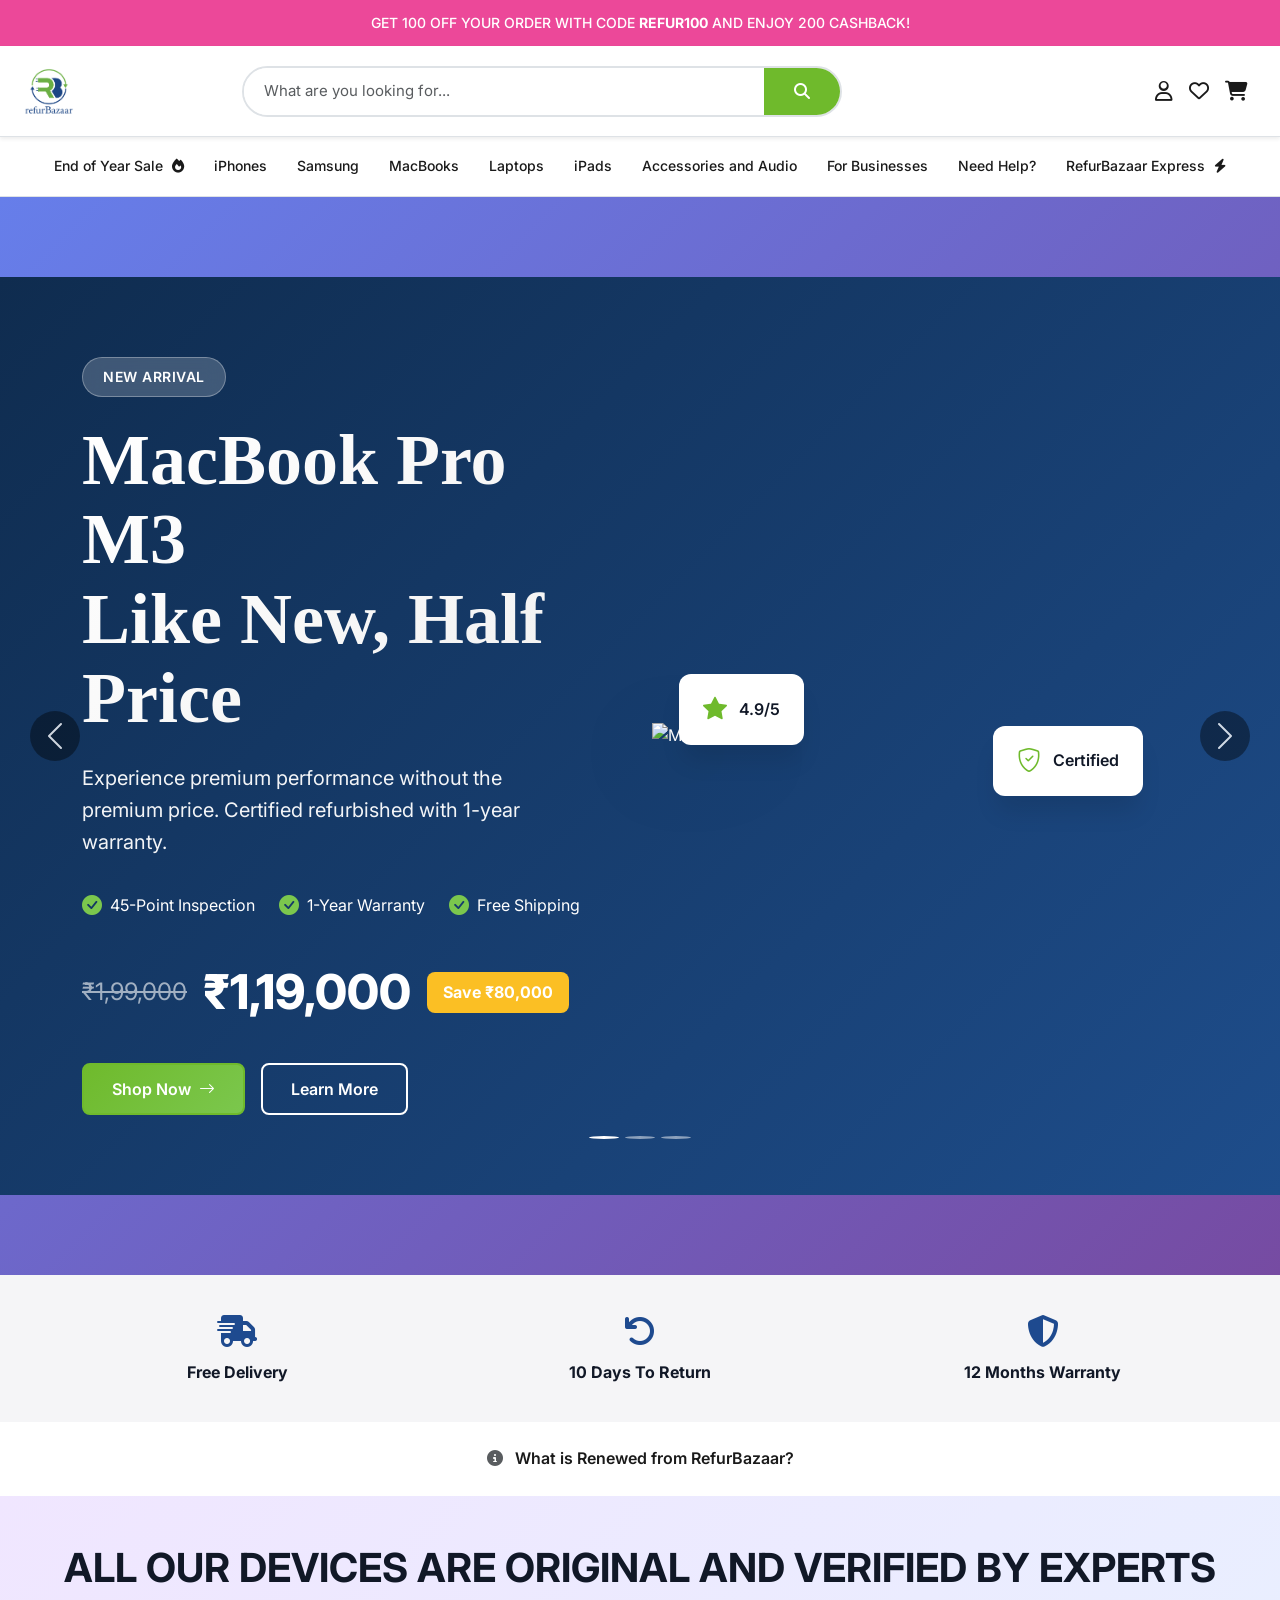
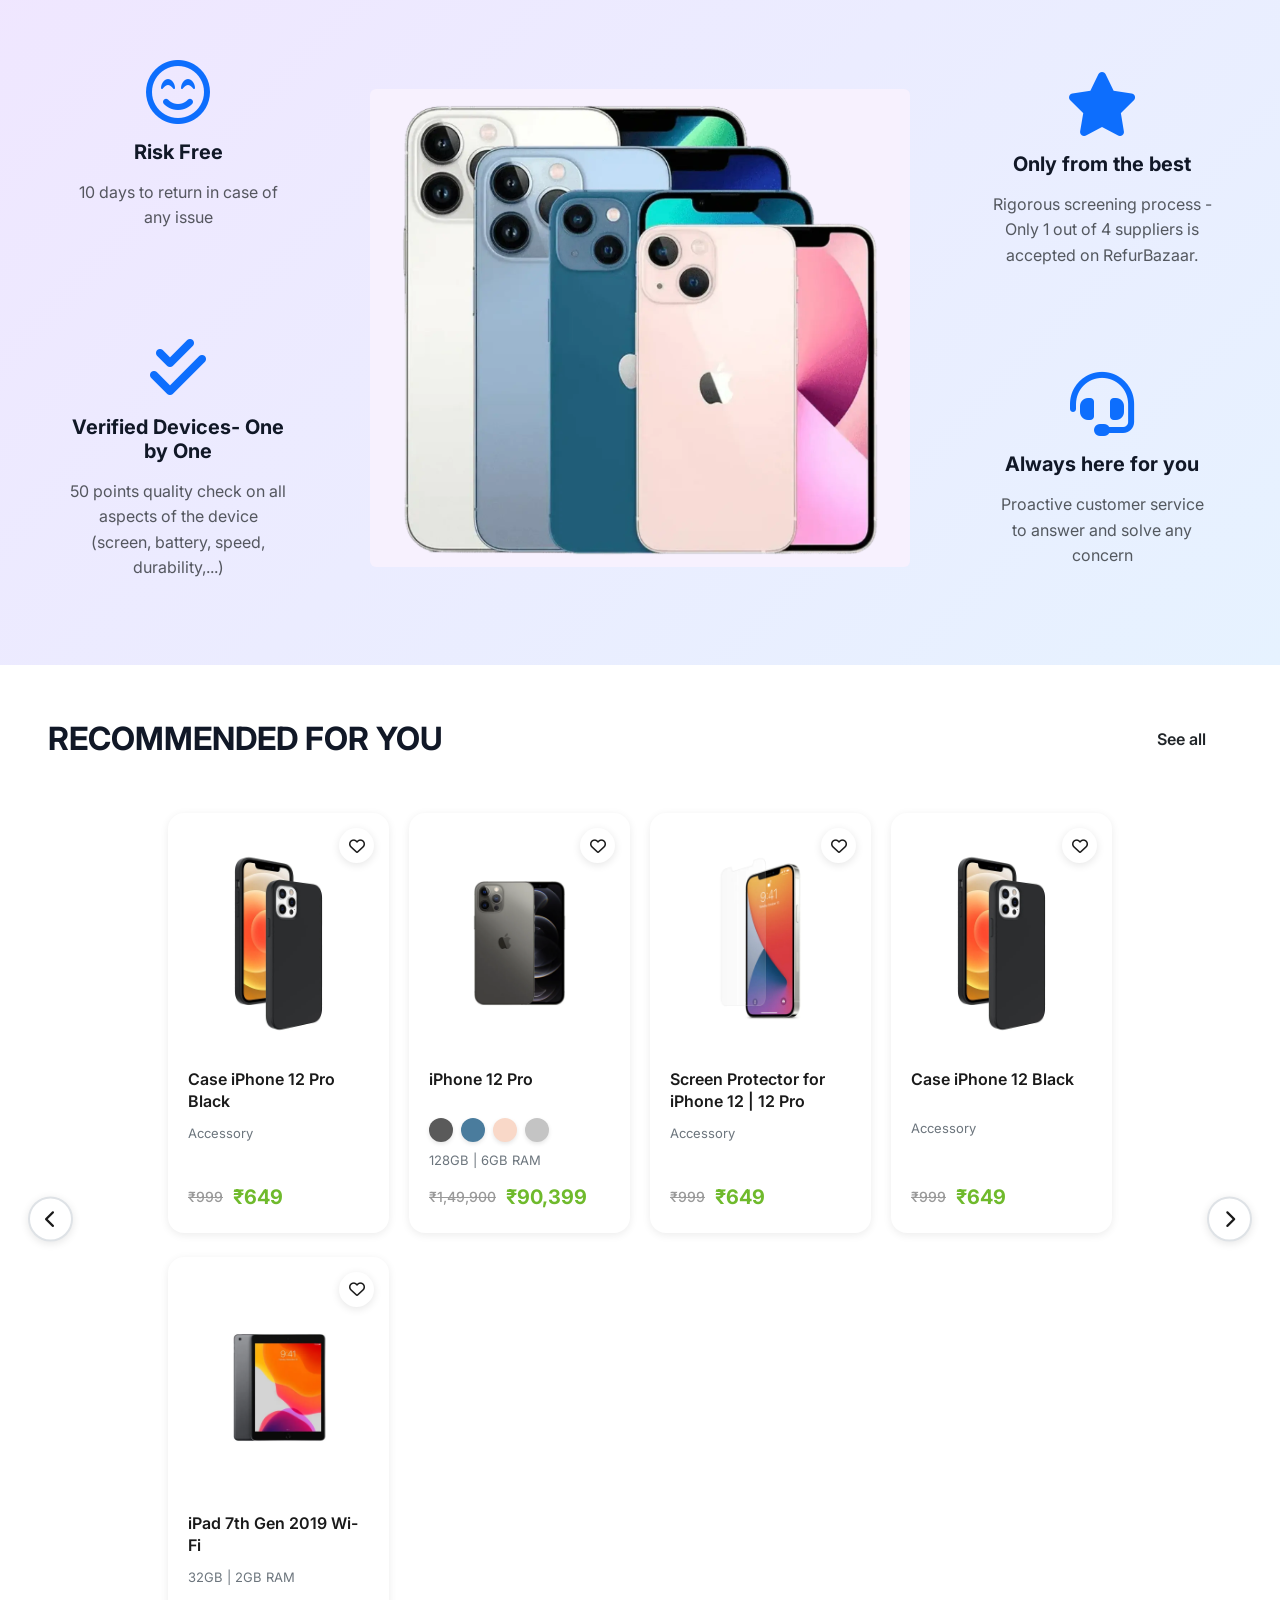
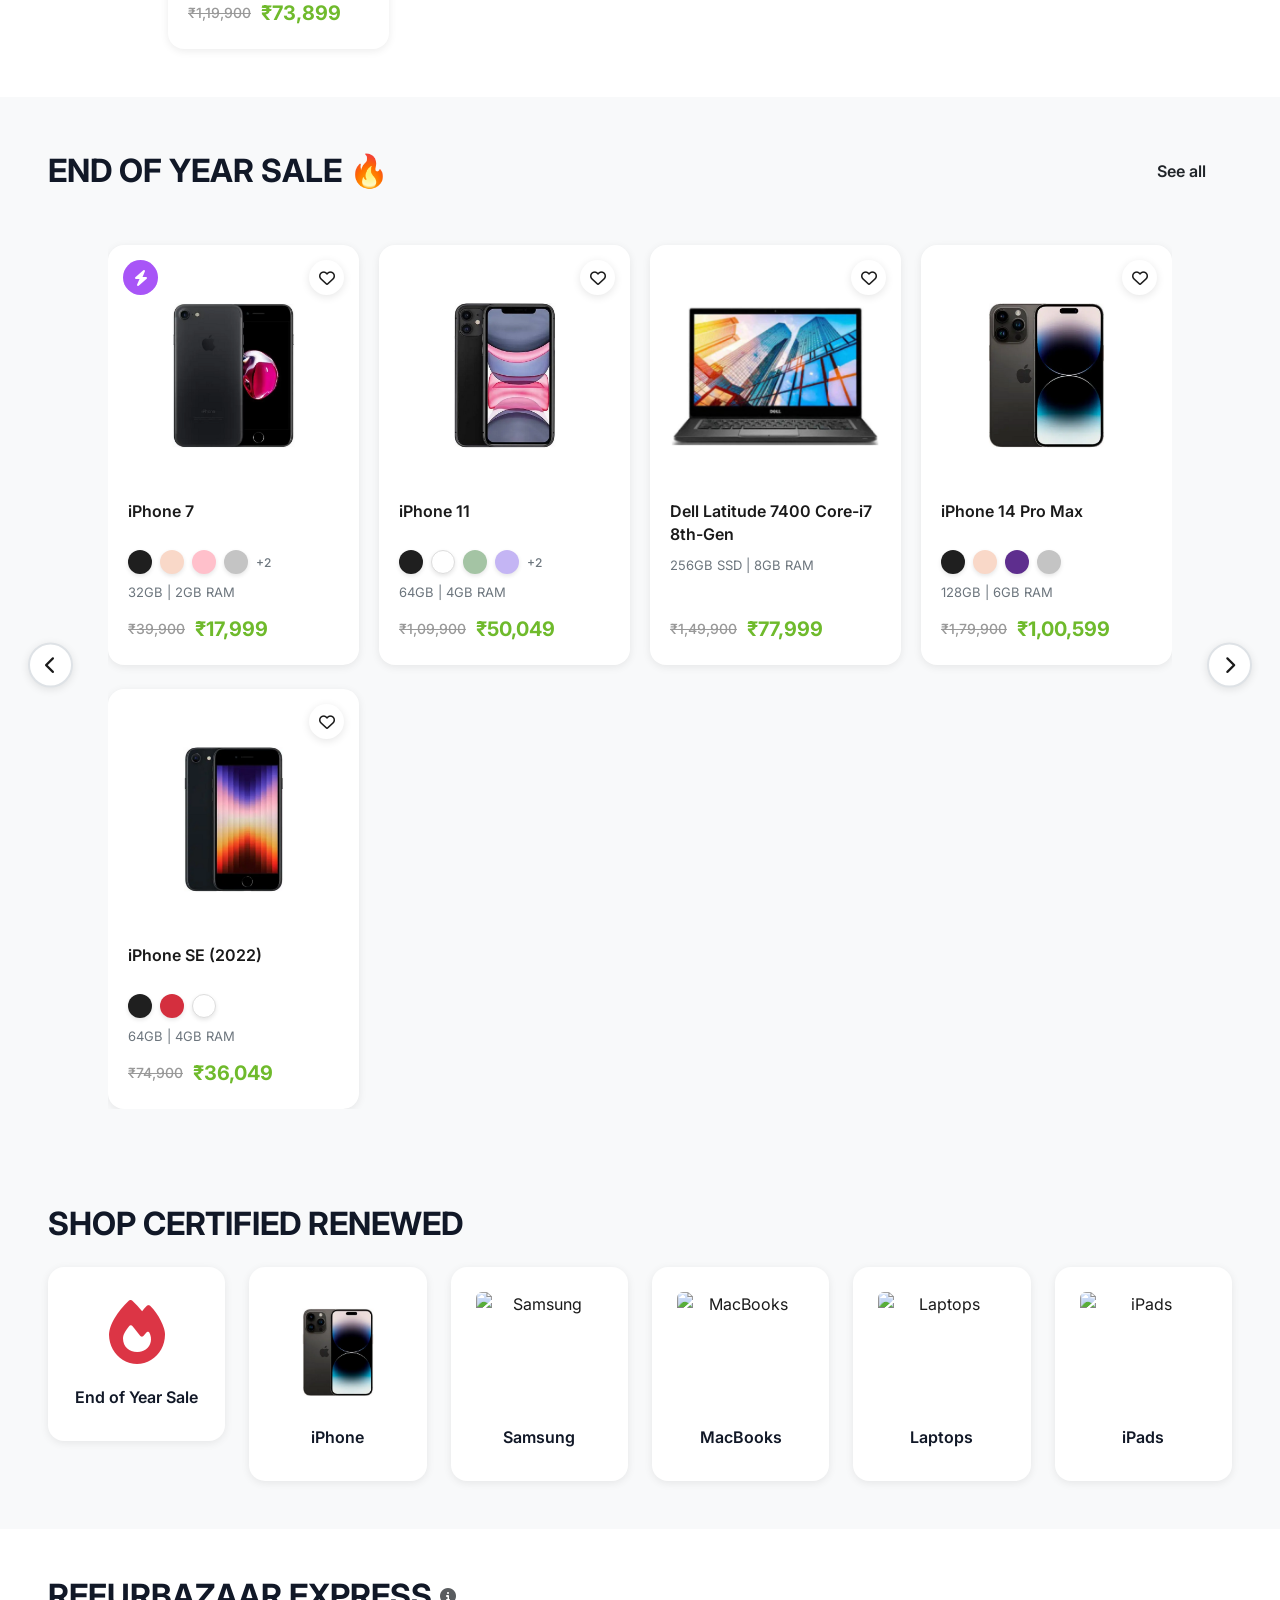
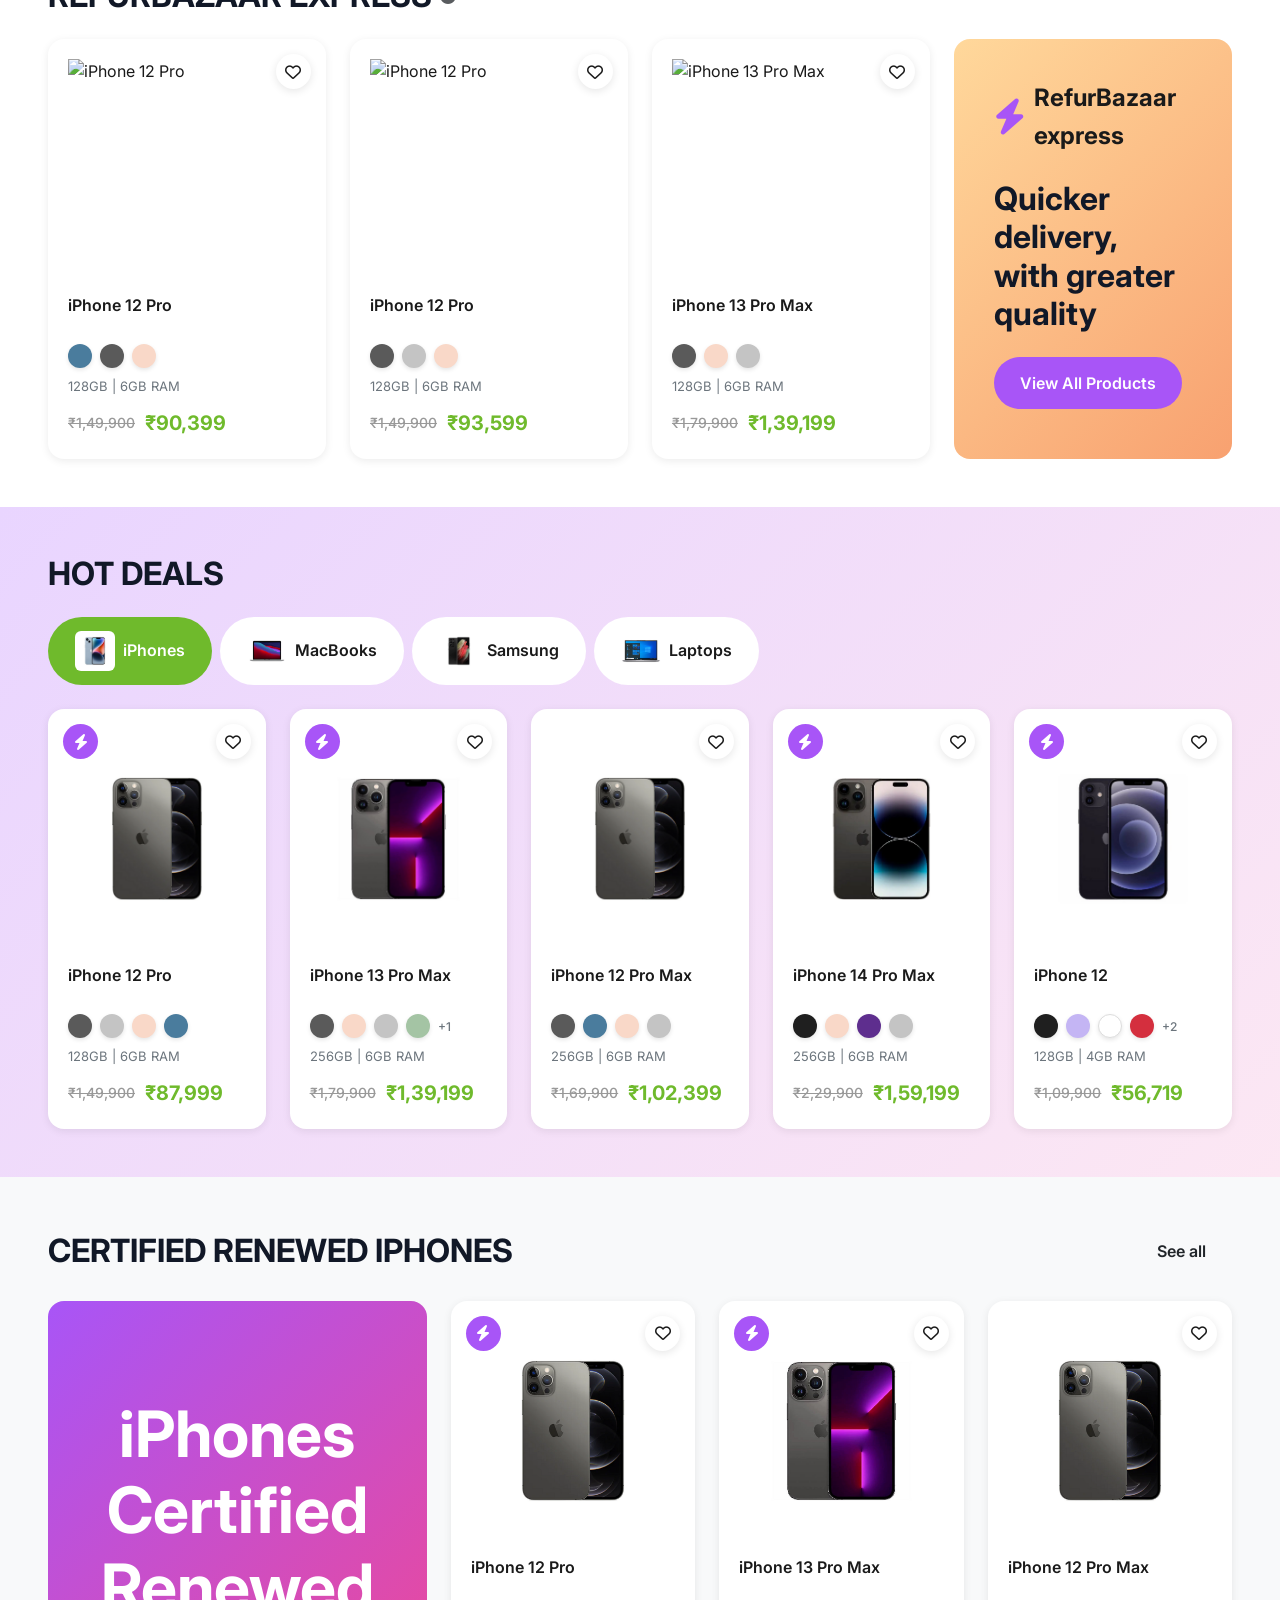
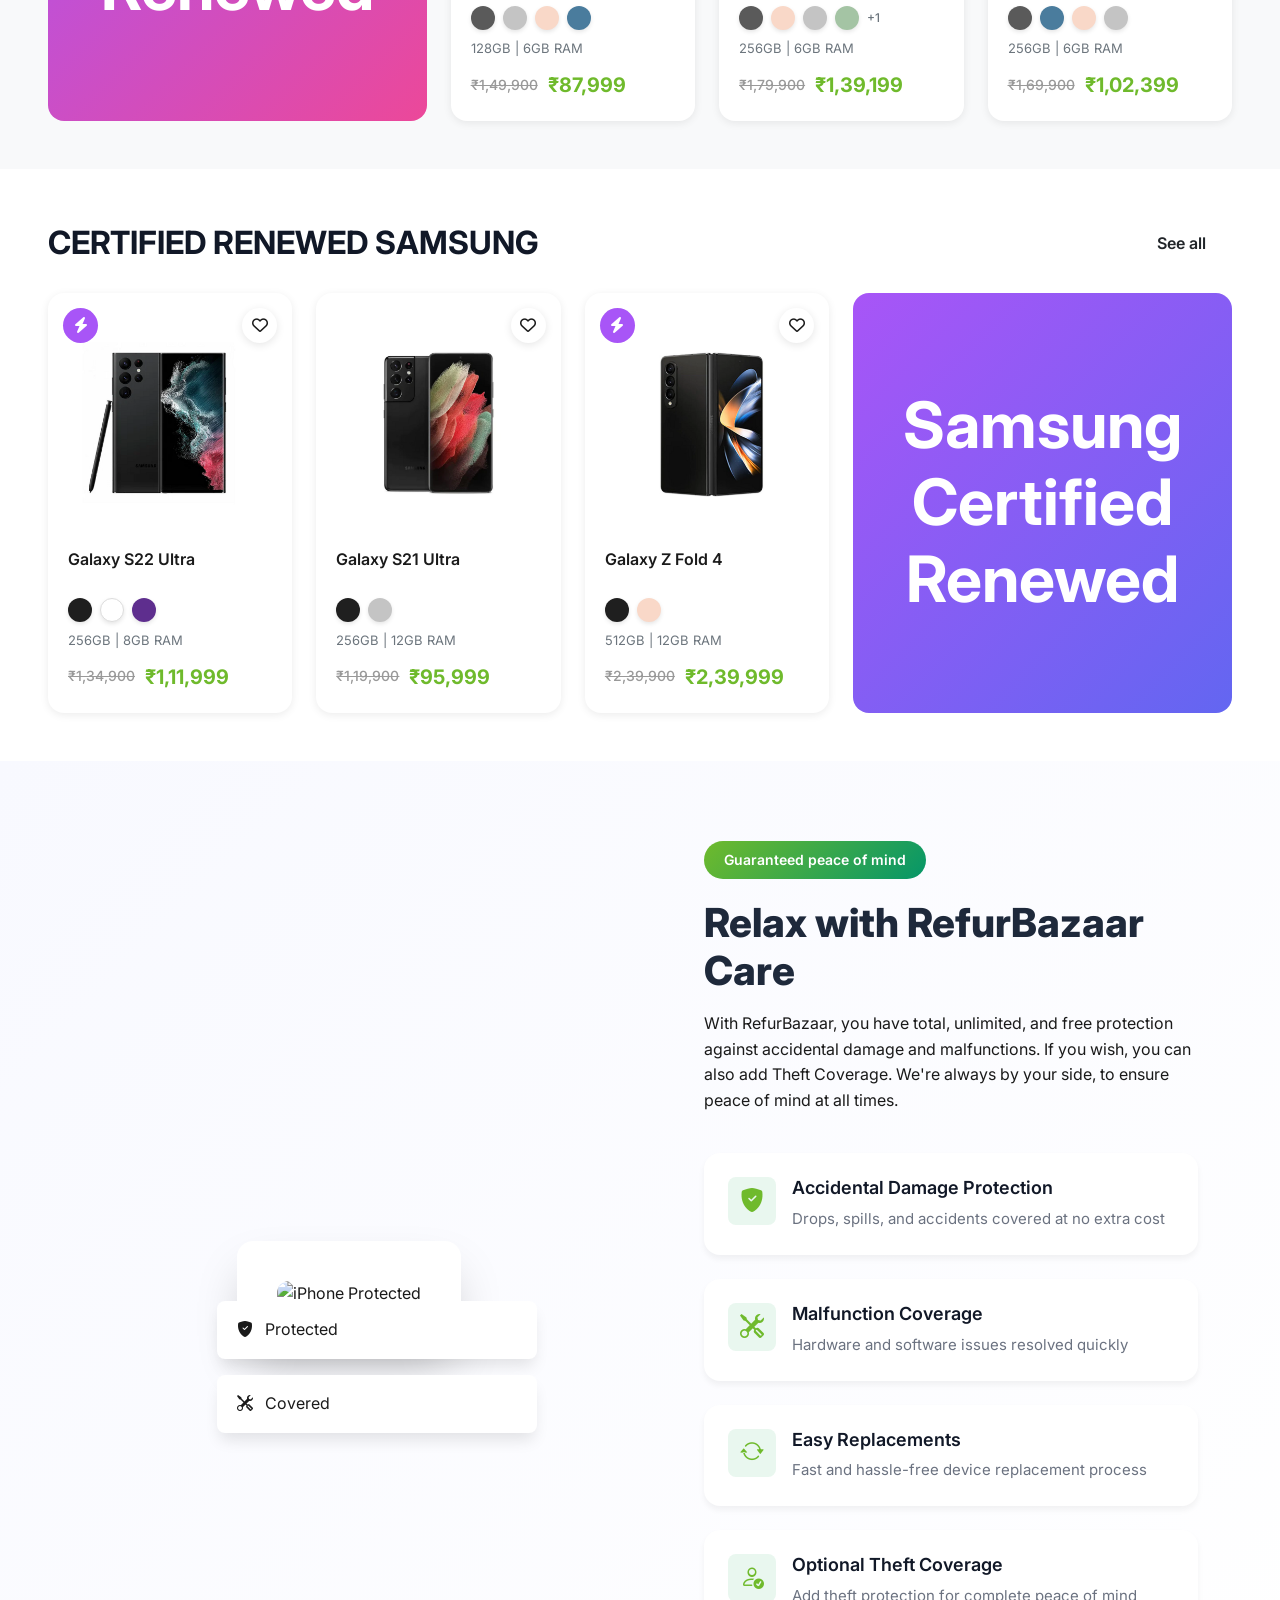
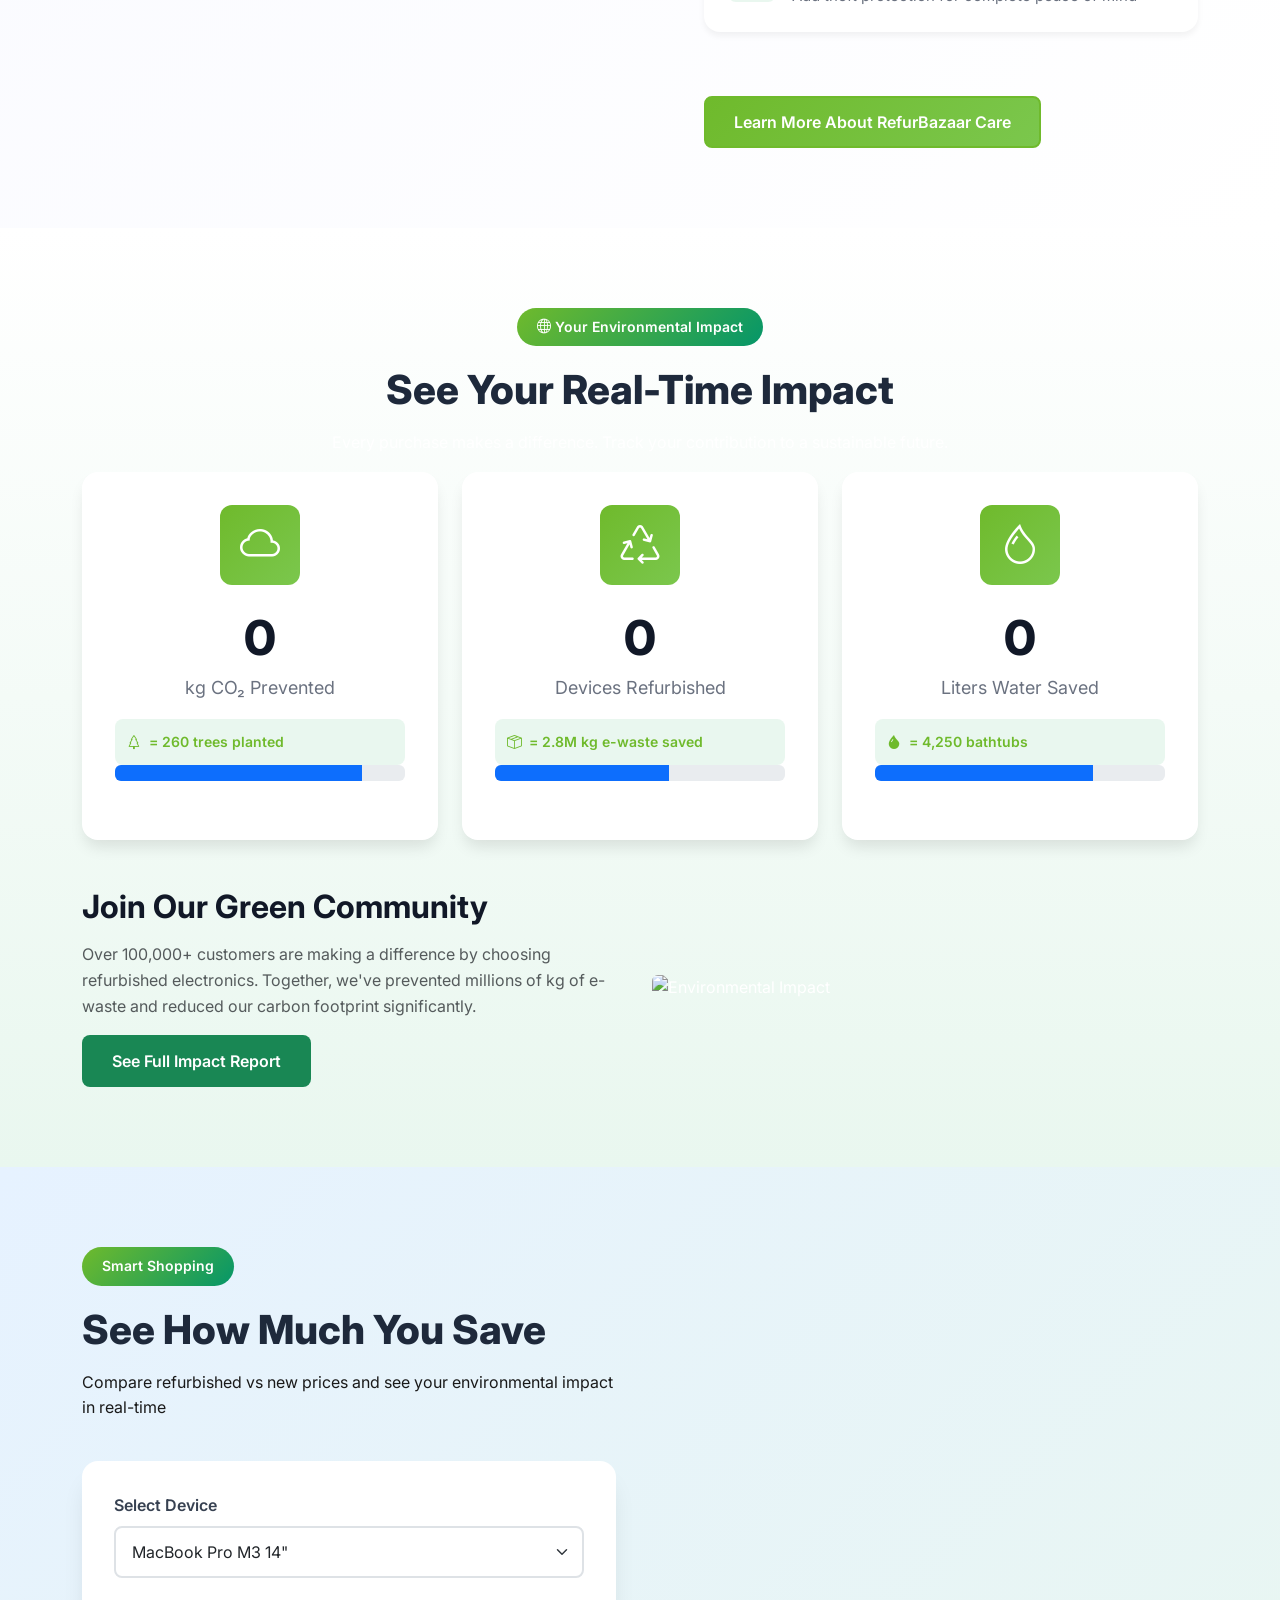
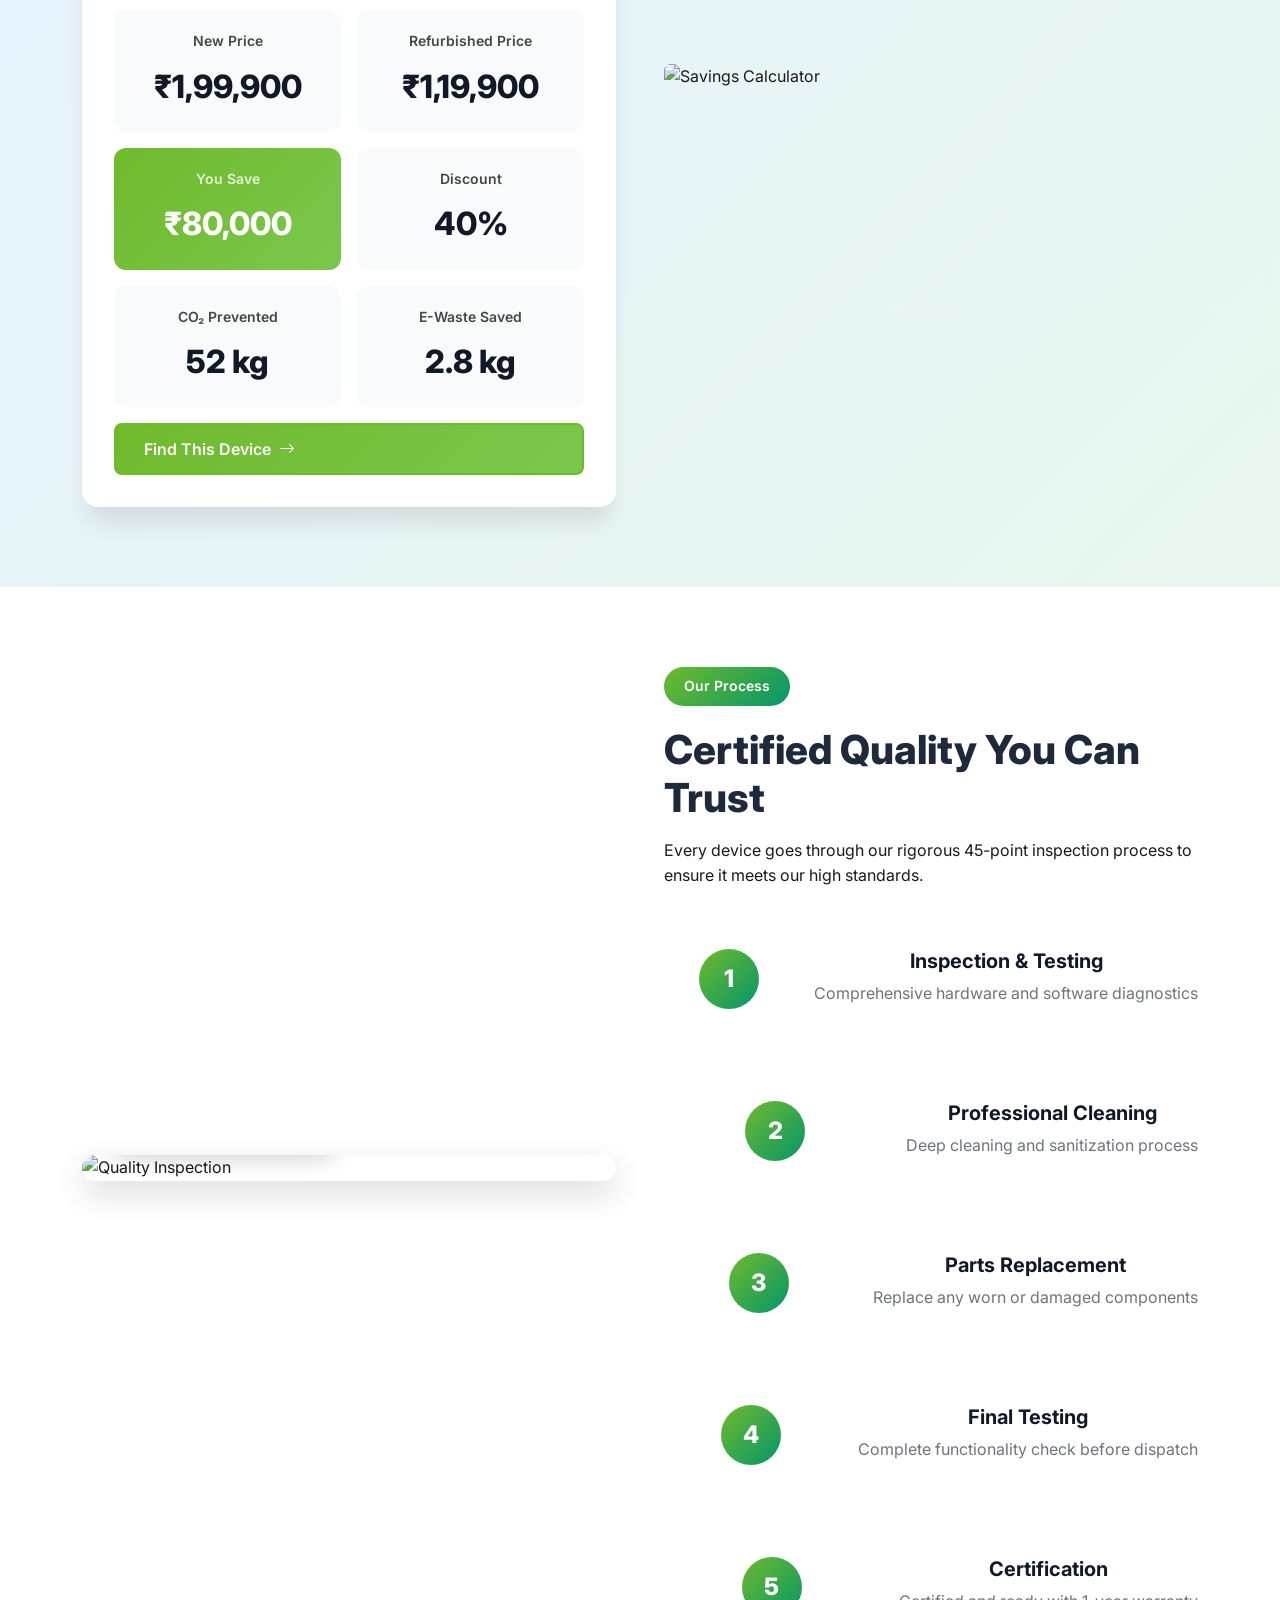
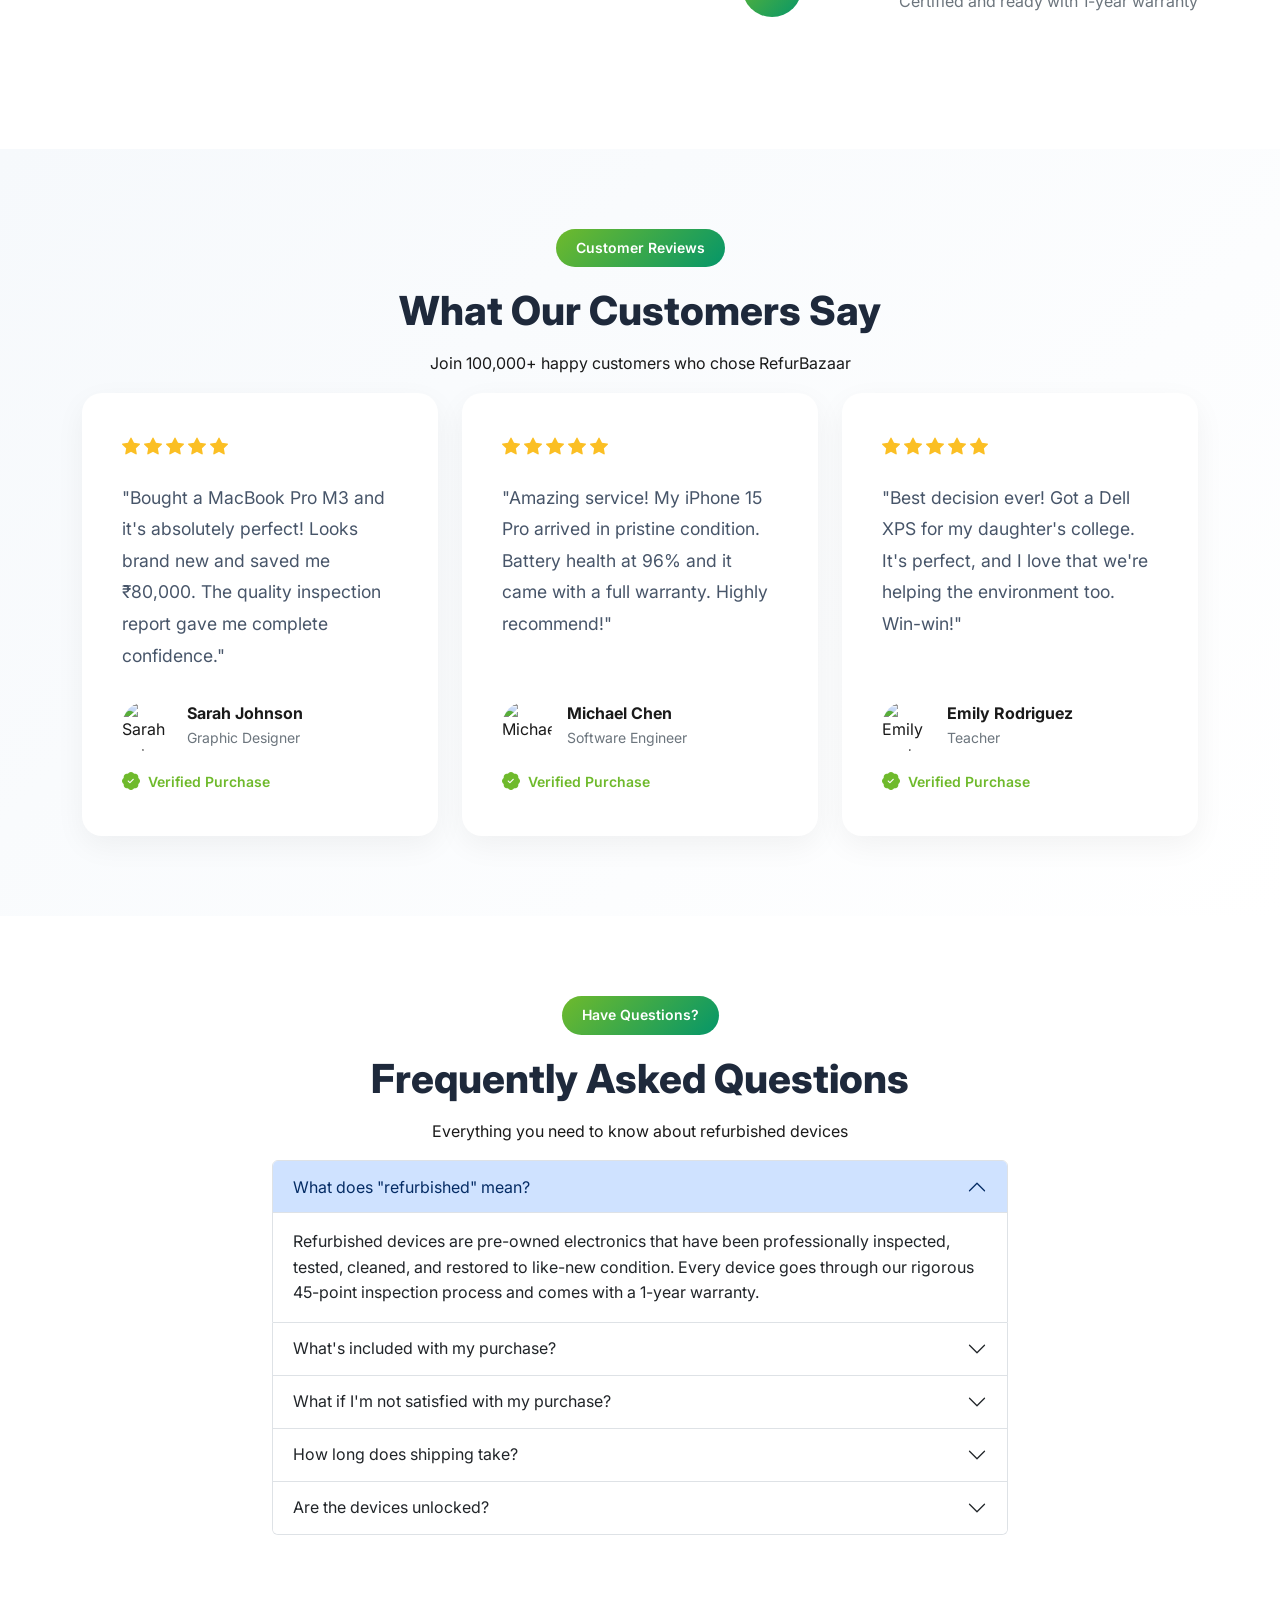
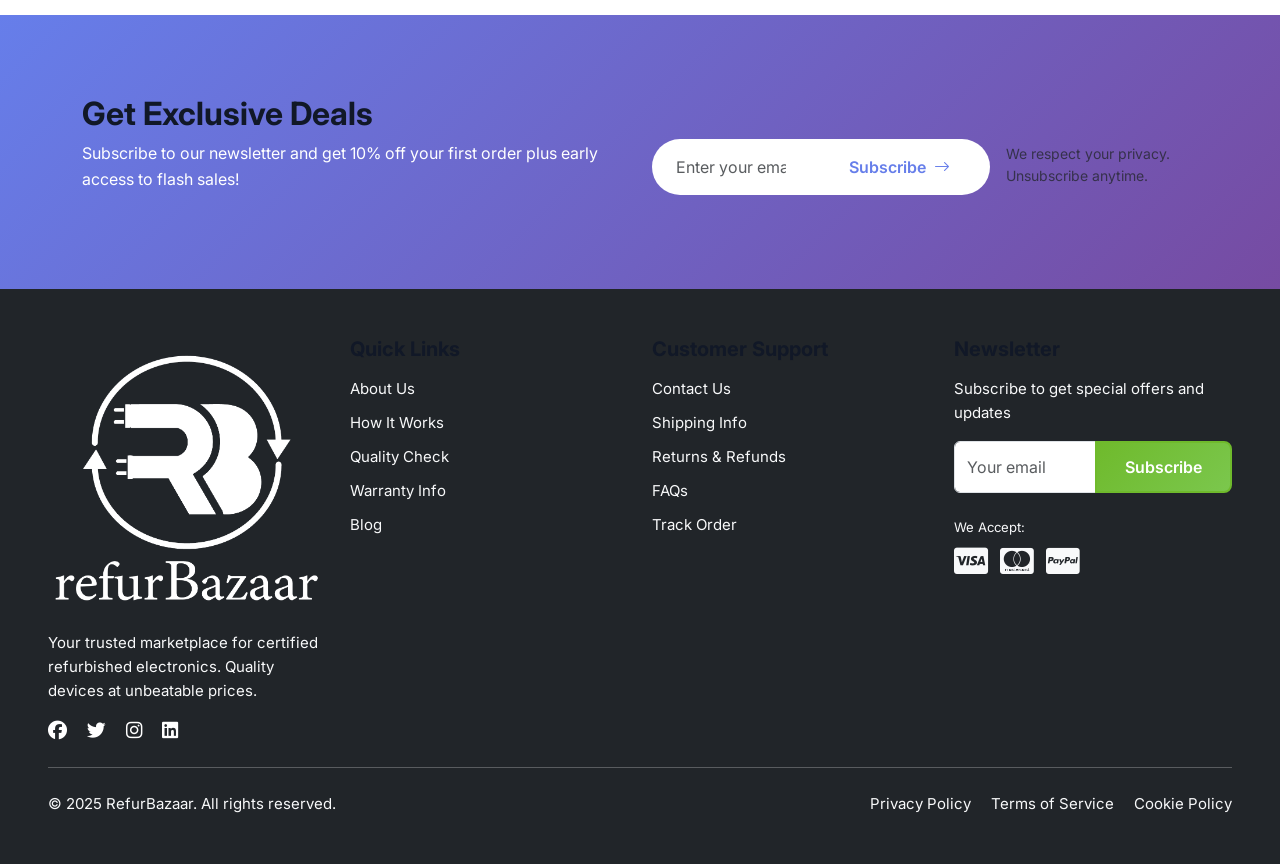
==== New_Web/index.html @ b3db8928 "grse" ====
<!DOCTYPE html>
<html lang="en">
<head>
    <meta charset="UTF-8">
    <meta name="viewport" content="width=device-width, initial-scale=1.0">
    <title>RefurBazaar - Premium Refurbished Electronics</title>
    
    <!-- Bootstrap 5 CSS -->
    <link href="https://cdn.jsdelivr.net/npm/bootstrap@5.3.2/dist/css/bootstrap.min.css" rel="stylesheet">
    
    <!-- Font Awesome -->
    <link rel="stylesheet" href="https://cdnjs.cloudflare.com/ajax/libs/font-awesome/6.4.2/css/all.min.css">
    
    <!-- Google Fonts -->
    <link rel="preconnect" href="https://fonts.googleapis.com">
    <link rel="preconnect" href="https://fonts.gstatic.com" crossorigin>
    <link href="https://fonts.googleapis.com/css2?family=Inter:wght@400;500;600;700;800&display=swap" rel="stylesheet">

    <!-- Bootstrap Icons -->
    <link rel="stylesheet" href="https://cdn.jsdelivr.net/npm/bootstrap-icons@1.11.3/font/bootstrap-icons.min.css">
    
    <!-- Custom CSS -->
    <link rel="stylesheet" href="styles.css">
</head>
<body>
    
    <!-- Top Promotional Banner -->
    <div class="promo-banner">
        <div class="container-fluid px-4">
            <p class="mb-0 text-center">GET 100 OFF YOUR ORDER WITH CODE <strong>REFUR100</strong> AND ENJOY 200 CASHBACK!</p>
        </div>
    </div>
    
    <!-- Navigation -->
    <nav class="navbar navbar-expand-lg navbar-light bg-white sticky-top shadow-sm">
        <div class="container-fluid px-4">
            <a class="navbar-brand" href="#">
                <img src="refurbazaar-20final-20logo.png" alt="RefurBazaar" height="50">
            </a>
            
            <button class="navbar-toggler" type="button" data-bs-toggle="collapse" data-bs-target="#navbarNav">
                <span class="navbar-toggler-icon"></span>
            </button>
            
            <div class="collapse navbar-collapse" id="navbarNav">
                <div class="mx-auto search-container">
                    <div class="input-group">
                        <input type="text" class="form-control" placeholder="What are you looking for...">
                        <button class="btn btn-search" type="button">
                            <i class="fas fa-search"></i>
                        </button>
                    </div>
                </div>
                
                <ul class="navbar-nav ms-auto align-items-center">
                    <li class="nav-item">
                        <a class="nav-link" href="#"><i class="far fa-user"></i></a>
                    </li>
                    <li class="nav-item">
                        <a class="nav-link" href="#"><i class="far fa-heart"></i></a>
                    </li>
                    <li class="nav-item">
                        <a class="nav-link" href="#"><i class="fas fa-shopping-cart"></i></a>
                    </li>
                </ul>
            </div>
        </div>
    </nav>
    
    <!-- Secondary Navigation -->
    <div class="secondary-nav">
        <div class="container-fluid px-4">
            <ul class="nav justify-content-center flex-wrap">
                <li class="nav-item">
                    <a class="nav-link" href="#">End of Year Sale <i class="fas fa-fire"></i></a>
                </li>
                <li class="nav-item">
                    <a class="nav-link" href="#">iPhones</a>
                </li>
                <li class="nav-item">
                    <a class="nav-link" href="#">Samsung</a>
                </li>
                <li class="nav-item">
                    <a class="nav-link" href="#">MacBooks</a>
                </li>
                <li class="nav-item">
                    <a class="nav-link" href="#">Laptops</a>
                </li>
                <li class="nav-item">
                    <a class="nav-link" href="#">iPads</a>
                </li>
                <!-- <li class="nav-item">
                    <a class="nav-link" href="#">TVs</a>
                </li> -->
                <li class="nav-item">
                    <a class="nav-link" href="#">Accessories and Audio</a>
                </li>
                <!-- <li class="nav-item">
                    <a class="nav-link" href="#">Apple Watches</a>
                </li> -->
                <li class="nav-item">
                    <a class="nav-link" href="#">For Businesses</a>
                </li>
                <li class="nav-item">
                    <a class="nav-link" href="#">Need Help?</a>
                </li>
                <li class="nav-item">
                    <a class="nav-link" href="#">RefurBazaar Express <i class="fas fa-bolt"></i></a>
                </li>
            </ul>
        </div>
    </div>
    
    <!-- Hero Carousel Section -->
    <section class="hero-carousel-section">
        <div id="heroCarousel" class="carousel slide carousel-fade" data-bs-ride="carousel" data-bs-interval="5000">
            <div class="carousel-indicators">
                <button type="button" data-bs-target="#heroCarousel" data-bs-slide-to="0" class="active"></button>
                <button type="button" data-bs-target="#heroCarousel" data-bs-slide-to="1"></button>
                <button type="button" data-bs-target="#heroCarousel" data-bs-slide-to="2"></button>
            </div>

            <div class="carousel-inner">
                <!-- Slide 1: MacBook Pro -->
                <div class="carousel-item active">
                    <div class="carousel-slide slide-1">
                        <div class="container">
                            <div class="row align-items-center">
                                <div class="col-lg-6">
                                    <div class="slide-content">
                                        <span class="slide-badge">New Arrival</span>
                                        <h1 class="slide-title text-white">MacBook Pro M3<br><span class="gradient-blue-text">Like New, Half Price</span></h1>
                                        <p class="slide-description">Experience premium performance without the premium price. Certified refurbished with 1-year warranty.</p>
                                        <div class="slide-features">
                                            <div class="feature-item">
                                                <i class="bi bi-check-circle-fill"></i>
                                                <span>45-Point Inspection</span>
                                            </div>
                                            <div class="feature-item">
                                                <i class="bi bi-check-circle-fill"></i>
                                                <span>1-Year Warranty</span>
                                            </div>
                                            <div class="feature-item">
                                                <i class="bi bi-check-circle-fill"></i>
                                                <span>Free Shipping</span>
                                            </div>
                                        </div>
                                        <div class="slide-price">
                                            <span class="price-old">₹1,99,000</span>
                                            <span class="price-new text-white">₹1,19,000</span>
                                            <span class="price-save">Save ₹80,000</span>
                                        </div>
                                        <div class="slide-actions">
                                            <a href="#" class="btn btn-primary btn-lg">
                                                Shop Now <i class="bi bi-arrow-right"></i>
                                            </a>
                                            <a href="#" class="btn btn-outline-light btn-lg">
                                                Learn More
                                            </a>
                                        </div>
                                    </div>
                                </div>
                                <div class="col-lg-6">
                                    <div class="slide-image">
                                        <img src="https://images.unsplash.com/photo-1517336714731-489689fd1ca8?w=800&q=80" alt="MacBook Pro" class="floating-image">
                                        <div class="image-badge badge-1">
                                            <i class="bi bi-shield-check"></i>
                                            <span>Certified</span>
                                        </div>
                                        <div class="image-badge badge-2">
                                            <i class="bi bi-star-fill"></i>
                                            <span>4.9/5</span>
                                        </div>
                                    </div>
                                </div>
                            </div>
                        </div>
                    </div>
                </div>

                <!-- Slide 2: iPhone -->
                <div class="carousel-item">
                    <div class="carousel-slide slide-2">
                        <div class="container">
                            <div class="row align-items-center">
                                <div class="col-lg-6">
                                    <div class="slide-content">
                                        <span class="slide-badge">Best Seller</span>
                                        <h1 class="slide-title text-white">iPhone 15 Pro<br><span class="gradient-text">Premium Quality, Smart Price</span></h1>
                                        <p class="slide-description">Get the latest iPhone technology at an unbeatable price. Every device is thoroughly tested and comes with warranty.</p>
                                        <div class="slide-features">
                                            <div class="feature-item">
                                                <i class="bi bi-check-circle-fill"></i>
                                                <span>Battery Health 95%+</span>
                                            </div>
                                            <div class="feature-item">
                                                <i class="bi bi-check-circle-fill"></i>
                                                <span>Unlocked</span>
                                            </div>
                                            <div class="feature-item">
                                                <i class="bi bi-check-circle-fill"></i>
                                                <span>Original Box</span>
                                            </div>
                                        </div>
                                        <div class="slide-price">
                                            <span class="price-old">₹1,34,900</span>
                                            <span class="price-new text-white">₹89,900</span>
                                            <span class="price-save">Save ₹45,000</span>
                                        </div>
                                        <div class="slide-actions">
                                            <a href="#" class="btn btn-primary btn-lg">
                                                Shop Now <i class="bi bi-arrow-right"></i>
                                            </a>
                                            <a href="#" class="btn btn-outline-light btn-lg">
                                                View Models
                                            </a>
                                        </div>
                                    </div>
                                </div>
                                <div class="col-lg-6">
                                    <div class="slide-image">
                                        <img src="https://images.unsplash.com/photo-1592286927505-2fd0c4a0d3ed?w=800&q=80" alt="iPhone" class="floating-image">
                                        <div class="image-badge badge-1">
                                            <i class="bi bi-shield-check"></i>
                                            <span>Certified</span>
                                        </div>
                                        <div class="image-badge badge-2">
                                            <i class="bi bi-star-fill"></i>
                                            <span>4.8/5</span>
                                        </div>
                                    </div>
                                </div>
                            </div>
                        </div>
                    </div>
                </div>

                <!-- Slide 3: Samsung Galaxy -->
                <div class="carousel-item">
                    <div class="carousel-slide slide-3">
                        <div class="container">
                            <div class="row align-items-center">
                                <div class="col-lg-6">
                                    <div class="slide-content">
                                        <span class="slide-badge">Hot Deal</span>
                                        <h1 class="slide-title text-white">Samsung Galaxy S24<br><span class="gradient-green-text">Flagship Features, Affordable Price</span></h1>
                                        <p class="slide-description">Experience cutting-edge Android technology at a fraction of the cost. Thoroughly tested and certified.</p>
                                        <div class="slide-features">
                                            <div class="feature-item">
                                                <i class="bi bi-check-circle-fill"></i>
                                                <span>Perfect Condition</span>
                                            </div>
                                            <div class="feature-item">
                                                <i class="bi bi-check-circle-fill"></i>
                                                <span>12-Month Warranty</span>
                                            </div>
                                            <div class="feature-item">
                                                <i class="bi bi-check-circle-fill"></i>
                                                <span>Fast Delivery</span>
                                            </div>
                                        </div>
                                        <div class="slide-price">
                                            <span class="price-old">₹1,24,900</span>
                                            <span class="price-new text-white">₹69,900</span>
                                            <span class="price-save">Save ₹55,000</span>
                                        </div>
                                        <div class="slide-actions">
                                            <a href="#" class="btn btn-primary btn-lg">
                                                Shop Now <i class="bi bi-arrow-right"></i>
                                            </a>
                                            <a href="#" class="btn btn-outline-light btn-lg">
                                                Explore Samsung
                                            </a>
                                        </div>
                                    </div>
                                </div>
                                <div class="col-lg-6">
                                    <div class="slide-image">
                                        <img src="https://images.unsplash.com/photo-1610945415295-d9bbf067e59c?w=800&q=80" alt="Samsung Galaxy" class="floating-image">
                                        <div class="image-badge badge-1">
                                            <i class="bi bi-shield-check"></i>
                                            <span>Certified</span>
                                        </div>
                                        <div class="image-badge badge-2">
                                            <i class="bi bi-star-fill"></i>
                                            <span>4.7/5</span>
                                        </div>
                                    </div>
                                </div>
                            </div>
                        </div>
                    </div>
                </div>
            </div>

            <button class="carousel-control-prev" type="button" data-bs-target="#heroCarousel" data-bs-slide="prev">
                <span class="carousel-control-prev-icon"></span>
            </button>
            <button class="carousel-control-next" type="button" data-bs-target="#heroCarousel" data-bs-slide="next">
                <span class="carousel-control-next-icon"></span>
            </button>
        </div>
    </section>
    
    <!-- Trust Badges - FULL WIDTH -->
    <div class="trust-badges">
        <div class="container-fluid px-5">
            <div class="row text-center g-4">
                <div class="col-md-4">
                    <div class="trust-badge-item">
                        <i class="fas fa-shipping-fast fa-2x mb-3"></i>
                        <h6 class="fw-bold mb-0">Free Delivery</h6>
                    </div>
                </div>
                <div class="col-md-4">
                    <div class="trust-badge-item">
                        <i class="fas fa-undo fa-2x mb-3"></i>
                        <h6 class="fw-bold mb-0">10 Days To Return</h6>
                    </div>
                </div>
                <div class="col-md-4">
                    <div class="trust-badge-item">
                        <i class="fas fa-shield-alt fa-2x mb-3"></i>
                        <h6 class="fw-bold mb-0">12 Months Warranty</h6>
                    </div>
                </div>
            </div>
        </div>
    </div>
    
    <!-- What is Renewed Section -->
    <div class="container-fluid px-5 my-4">
        <div class="text-center">
            <i class="fas fa-info-circle text-muted"></i>
            <a href="#" class="ms-2 text-decoration-none fw-semibold">What is Renewed from RefurBazaar?</a>
        </div>
    </div>
    
    <!-- Verified Devices Section - FULL WIDTH -->
    <section class="verified-section py-5">
        <div class="container-fluid px-5">
            <h2 class="text-center mb-5 fw-bold fs-1">ALL OUR DEVICES ARE ORIGINAL AND VERIFIED BY EXPERTS</h2>
            
            <div class="row align-items-center g-5">
                <div class="col-lg-3">
                    <div class="feature-box text-center mb-5">
                        <div class="feature-icon mb-3">
                            <i class="far fa-smile-beam fa-4x text-primary"></i>
                        </div>
                        <h5 class="fw-bold mb-3">Risk Free</h5>
                        <p class="text-muted">10 days to return in case of any issue</p>
                    </div>
                    
                    <div class="feature-box text-center">
                        <div class="feature-icon mb-3">
                            <i class="fas fa-check-double fa-4x text-primary"></i>
                        </div>
                        <h5 class="fw-bold mb-3">Verified Devices- One by One</h5>
                        <p class="text-muted">50 points quality check on all aspects of the device (screen, battery, speed, durability,...)</p>
                    </div>
                </div>

                <div class="col-lg-6 d-flex align-items-center justify-content-center">
                    <img src="image.png" alt="Verified Devices" class="img-fluid rounded">
                </div>

                <div class="col-lg-3">
                    <div class="feature-box text-center mb-5">
                        <div class="feature-icon mb-3">
                            <i class="fas fa-star fa-4x text-primary"></i>
                        </div>
                        <h5 class="fw-bold mb-3">Only from the best</h5>
                        <p class="text-muted">Rigorous screening process - Only 1 out of 4 suppliers is accepted on RefurBazaar.</p>
                    </div>
                    
                    <div class="feature-box text-center">
                        <div class="feature-icon mb-3">
                            <i class="fas fa-headset fa-4x text-primary"></i>
                        </div>
                        <h5 class="fw-bold mb-3">Always here for you</h5>
                        <p class="text-muted">Proactive customer service to answer and solve any concern</p>
                    </div>
                </div>
            </div>
        </div>
    </section>
    
    <!-- Recommended for You Section -->
    <!-- Adding new RECOMMENDED FOR YOU section with carousel -->
    <section class="products-section py-5">
        <div class="container-fluid px-5">
            <div class="d-flex justify-content-between align-items-center mb-4">
                <h2 class="fw-bold mb-0">RECOMMENDED FOR YOU</h2>
                <a href="#" class="btn btn-outline-dark rounded-pill px-4">See all</a>
            </div>
            
            <div class="position-relative carousel-wrapper">
                <!-- Previous Button -->
                <button class="carousel-control-prev-custom" type="button" data-bs-target="#recommendedCarousel" data-bs-slide="prev">
                    <i class="fas fa-chevron-left"></i>
                </button>
                
                <div id="recommendedCarousel" class="carousel slide" data-bs-ride="false" data-bs-interval="false">
                    <div class="carousel-inner">
                        <!-- Slide 1 - Products 1-5 -->
                        <div class="carousel-item active">
                            <div class="row g-4">
                                <!-- Product 1: iPhone Case -->
                                <div class="col">
                                    <div class="product-card">
                                        <div class="wishlist-btn">
                                            <i class="far fa-heart"></i>
                                        </div>
                                        <img src="case-20iphone-2012-20pro-20black.jpeg" alt="Case iPhone 12 Pro Black" class="product-img">
                                        <h5 class="product-title">Case iPhone 12 Pro Black</h5>
                                        <!-- Added storage/RAM specs (N/A for accessories) and INR pricing with strikethrough -->
                                        <p class="product-specs">Accessory</p>
                                        <div class="product-pricing">
                                            <span class="price-original">₹999</span>
                                            <span class="product-price">₹649</span>
                                        </div>
                                    </div>
                                </div>
                                
                                <!-- Product 2: iPhone 12 Pro -->
                                <div class="col">
                                    <div class="product-card">
                                        <!-- Removed discount badge -->
                                        <div class="wishlist-btn">
                                            <i class="far fa-heart"></i>
                                        </div>
                                        <img src="iphone-2012-20pro.png" alt="iPhone 12 Pro" class="product-img">
                                        <h5 class="product-title">iPhone 12 Pro</h5>
                                        <div class="color-options mb-2">
                                            <span class="color-dot" style="background: #5a5a5a;"></span>
                                            <span class="color-dot" style="background: #4a7c9d;"></span>
                                            <span class="color-dot" style="background: #f9d8c8;"></span>
                                            <span class="color-dot" style="background: #c4c4c4;"></span>
                                        </div>
                                        <!-- Added storage/RAM specs and INR pricing with strikethrough -->
                                        <p class="product-specs">128GB | 6GB RAM</p>
                                        <div class="product-pricing">
                                            <span class="price-original">₹1,49,900</span>
                                            <span class="product-price">₹90,399</span>
                                        </div>
                                    </div>
                                </div>
                                
                                <!-- Product 3: Screen Protector -->
                                <div class="col">
                                    <div class="product-card">
                                        <div class="wishlist-btn">
                                            <i class="far fa-heart"></i>
                                        </div>
                                        <img src="screen-20protector-20for-20iphone-2012-20-2012-20pro.jpeg" alt="Screen Protector for iPhone 12 | 12 Pro" class="product-img">
                                        <h5 class="product-title">Screen Protector for iPhone 12 | 12 Pro</h5>
                                        <!-- Added storage/RAM specs (N/A for accessories) and INR pricing with strikethrough -->
                                        <p class="product-specs">Accessory</p>
                                        <div class="product-pricing">
                                            <span class="price-original">₹999</span>
                                            <span class="product-price">₹649</span>
                                        </div>
                                    </div>
                                </div>
                                
                                <!-- Product 4: iPhone Case Black -->
                                <div class="col">
                                    <div class="product-card">
                                        <div class="wishlist-btn">
                                            <i class="far fa-heart"></i>
                                        </div>
                                        <img src="case-20iphone-2012-20pro-20black.jpeg" alt="Case iPhone 12 Black" class="product-img">
                                        <h5 class="product-title">Case iPhone 12 Black</h5>
                                        <!-- Added storage/RAM specs (N/A for accessories) and INR pricing with strikethrough -->
                                        <p class="product-specs">Accessory</p>
                                        <div class="product-pricing">
                                            <span class="price-original">₹999</span>
                                            <span class="product-price">₹649</span>
                                        </div>
                                    </div>
                                </div>
                                                                
                                <!-- Product 6: iPad -->
                                <div class="col">
                                    <div class="product-card">
                                        <div class="wishlist-btn">
                                            <i class="far fa-heart"></i>
                                        </div>
                                        <img src="ipad-207th-20gen-202019-20wi-fi.png" alt="iPad 7th Gen" class="product-img">
                                        <h5 class="product-title">iPad 7th Gen 2019 Wi-Fi</h5>
                                        <!-- Added storage/RAM specs and INR pricing with strikethrough -->
                                        <p class="product-specs">32GB | 2GB RAM</p>
                                        <div class="product-pricing">
                                            <span class="price-original">₹1,19,900</span>
                                            <span class="product-price">₹73,899</span>
                                        </div>
                                    </div>
                                </div>
                                
                                
                            </div>
                        </div>
                        
                        <!-- Slide 2 - Products 6-10 -->
                        <div class="carousel-item">
                            <div class="row g-4">
                                
                                <!-- Product 5: Lenovo ThinkPad -->
                                <div class="col">
                                    <div class="product-card">
                                        <!-- Removed discount badge -->
                                        <div class="wishlist-btn">
                                            <i class="far fa-heart"></i>
                                        </div>
                                        <img src="https://images.unsplash.com/photo-1588872657578-7efd1f1555ed?w=400&h=400&fit=crop" alt="Lenovo ThinkPad-P50 Xeon 6th-Gen" class="product-img">
                                        <h5 class="product-title">Lenovo ThinkPad-P50 Xeon 6th-Gen</h5>
                                        <!-- Added storage/RAM specs and INR pricing with strikethrough -->
                                        <p class="product-specs">512GB SSD | 16GB RAM</p>
                                        <div class="product-pricing">
                                            <span class="price-original">₹2,49,900</span>
                                            <span class="product-price">₹1,45,399</span>
                                        </div>
                                    </div>
                                </div>
                                
                                <!-- Product 7: iPhone 12 -->
                                <div class="col">
                                    <div class="product-card">
                                        <!-- Removed discount badge -->
                                        <div class="wishlist-btn">
                                            <i class="far fa-heart"></i>
                                        </div>
                                        <img src="iphone-2012.png" alt="iPhone 12" class="product-img">
                                        <h5 class="product-title">iPhone 12</h5>
                                        <div class="color-options mb-2">
                                            <span class="color-dot" style="background: #fff; border: 1px solid #ddd;"></span>
                                            <span class="color-dot" style="background: #1f1f1f;"></span>
                                            <span class="color-dot" style="background: #f9d8c8;"></span>
                                        </div>
                                        <!-- Added storage/RAM specs and INR pricing with strikethrough -->
                                        <p class="product-specs">64GB | 4GB RAM</p>
                                        <div class="product-pricing">
                                            <span class="price-original">₹1,09,900</span>
                                            <span class="product-price">₹70,599</span>
                                        </div>
                                    </div>
                                </div>
                                
                                <!-- Product 8: iPhone 14 -->
                                <div class="col">
                                    <div class="product-card">
                                        <!-- Removed discount badge -->
                                        <div class="wishlist-btn">
                                            <i class="far fa-heart"></i>
                                        </div>
                                        <img src="iphone-2014.png" alt="iPhone 14" class="product-img">
                                        <h5 class="product-title">iPhone 14</h5>
                                        <div class="color-options mb-2">
                                            <span class="color-dot" style="background: #a8c5d8;"></span>
                                            <span class="color-dot" style="background: #1f1f1f;"></span>
                                            <span class="color-dot" style="background: #fff; border: 1px solid #ddd;"></span>
                                        </div>
                                        <!-- Added storage/RAM specs and INR pricing with strikethrough -->
                                        <p class="product-specs">128GB | 6GB RAM</p>
                                        <div class="product-pricing">
                                            <span class="price-original">₹1,79,900</span>
                                            <span class="product-price">₹1,06,799</span>
                                        </div>
                                    </div>
                                </div>
                                
                                <!-- Product 9: iPhone 12 Pro Max -->
                                <div class="col">
                                    <div class="product-card">
                                        <!-- Removed discount badge -->
                                        <div class="wishlist-btn">
                                            <i class="far fa-heart"></i>
                                        </div>
                                        <img src="iphone-2012-20pro-20max.png" alt="iPhone 12 Pro Max" class="product-img">
                                        <h5 class="product-title">iPhone 12 Pro Max</h5>
                                        <div class="color-options mb-2">
                                            <span class="color-dot" style="background: #5a5a5a;"></span>
                                            <span class="color-dot" style="background: #c4c4c4;"></span>
                                            <span class="color-dot" style="background: #f9d8c8;"></span>
                                        </div>
                                        <!-- Added storage/RAM specs and INR pricing with strikethrough -->
                                        <p class="product-specs">256GB | 6GB RAM</p>
                                        <div class="product-pricing">
                                            <span class="price-original">₹1,69,900</span>
                                            <span class="product-price">₹1,05,099</span>
                                        </div>
                                    </div>
                                </div>
                                
                                <!-- Product 10: iPhone 11 Pro -->
                                <div class="col">
                                    <div class="product-card">
                                        <!-- Removed discount badge -->
                                        <div class="wishlist-btn">
                                            <i class="far fa-heart"></i>
                                        </div>
                                        <img src="iphone-2011-20pro.png" alt="iPhone 11 Pro" class="product-img">
                                        <h5 class="product-title">iPhone 11 Pro</h5>
                                        <div class="color-options mb-2">
                                            <span class="color-dot" style="background: #1f1f1f;"></span>
                                            <span class="color-dot" style="background: #c4c4c4;"></span>
                                            <span class="color-dot" style="background: #a4c4a4;"></span>
                                        </div>
                                        <!-- Added storage/RAM specs and INR pricing with strikethrough -->
                                        <p class="product-specs">64GB | 4GB RAM</p>
                                        <div class="product-pricing">
                                            <span class="price-original">₹1,49,900</span>
                                            <span class="product-price">₹77,999</span>
                                        </div>
                                    </div>
                                </div>
                            </div>
                        </div>
                    </div>
                </div>
                
                <!-- Next Button -->
                <button class="carousel-control-next-custom" type="button" data-bs-target="#recommendedCarousel" data-bs-slide="next">
                    <i class="fas fa-chevron-right"></i>
                </button>
            </div>
        </div>
    </section>

    <!-- End of Year Sale Section -->
    <!-- Adding END OF YEAR SALE section with carousel and actual product images -->
    <section class="products-section py-5 bg-light">
        <div class="container-fluid px-5">
            <div class="d-flex justify-content-between align-items-center mb-4">
                <h2 class="fw-bold mb-0">END OF YEAR SALE 🔥</h2>
                <a href="#" class="btn btn-outline-dark rounded-pill px-4">See all</a>
            </div>
            
            <div class="position-relative carousel-wrapper">
                <!-- Previous Button -->
                <button class="carousel-control-prev-custom" type="button" data-bs-target="#endOfYearCarousel" data-bs-slide="prev">
                    <i class="fas fa-chevron-left"></i>
                </button>
                
                <div id="endOfYearCarousel" class="carousel slide" data-bs-ride="false" data-bs-interval="false">
                    <div class="carousel-inner">
                        <!-- Slide 1 - Products 1-5 -->
                        <div class="carousel-item active">
                            <div class="row g-4">
                                <!-- Replaced Product 1 with iPhone 7 using actual image -->
                                <div class="col">
                                    <div class="product-card">
                                        <div class="product-badge">
                                            <i class="fas fa-bolt"></i>
                                        </div>
                                        <div class="wishlist-btn">
                                            <i class="far fa-heart"></i>
                                        </div>
                                        <img src="iPhone 7.png" alt="iPhone 7" class="product-img">
                                        <!-- Removed discount badge -->
                                        <h5 class="product-title">iPhone 7</h5>
                                        <div class="color-options mb-2">
                                            <span class="color-dot" style="background: #1f1f1f;"></span>
                                            <span class="color-dot" style="background: #f9d8c8;"></span>
                                            <span class="color-dot" style="background: #ffc0cb;"></span>
                                            <span class="color-dot" style="background: #c4c4c4;"></span>
                                            <span class="more-colors">+2</span>
                                        </div>
                                        <!-- Added storage/RAM specs and INR pricing with strikethrough -->
                                        <p class="product-specs">32GB | 2GB RAM</p>
                                        <div class="product-pricing">
                                            <span class="price-original">₹39,900</span>
                                            <span class="product-price">₹17,999</span>
                                        </div>
                                    </div>
                                </div>
                                
                                <!-- Replaced Product 2 with iPhone 11 using actual image -->
                                <div class="col">
                                    <div class="product-card">
                                        <!-- Removed discount badge -->
                                        <div class="wishlist-btn">
                                            <i class="far fa-heart"></i>
                                        </div>
                                        <img src="iPhone 11.png" alt="iPhone 11" class="product-img">
                                        <h5 class="product-title">iPhone 11</h5>
                                        <div class="color-options mb-2">
                                            <span class="color-dot" style="background: #1f1f1f;"></span>
                                            <span class="color-dot" style="background: #fff; border: 1px solid #ddd;"></span>
                                            <span class="color-dot" style="background: #a4c4a4;"></span>
                                            <span class="color-dot" style="background: #c4b5f4;"></span>
                                            <span class="more-colors">+2</span>
                                        </div>
                                        <!-- Added storage/RAM specs and INR pricing with strikethrough -->
                                        <p class="product-specs">64GB | 4GB RAM</p>
                                        <div class="product-pricing">
                                            <span class="price-original">₹1,09,900</span>
                                            <span class="product-price">₹50,049</span>
                                        </div>
                                    </div>
                                </div>
                                
                                <!-- Replaced Product 3 with Dell Latitude using actual image -->
                                <div class="col">
                                    <div class="product-card">
                                        <!-- Removed discount badge -->
                                        <div class="wishlist-btn">
                                            <i class="far fa-heart"></i>
                                        </div>
                                        <img src="Dell Latitude 7400 Core-i7 8th-Gen.jpg" alt="Dell Latitude 7400" class="product-img">
                                        <h5 class="product-title">Dell Latitude 7400 Core-i7 8th-Gen</h5>
                                        <!-- Added storage/RAM specs and INR pricing with strikethrough -->
                                        <p class="product-specs">256GB SSD | 8GB RAM</p>
                                        <div class="product-pricing">
                                            <span class="price-original">₹1,49,900</span>
                                            <span class="product-price">₹77,999</span>
                                        </div>
                                    </div>
                                </div>
                                
                                <!-- Replaced Product 4 with iPhone 14 Pro Max using actual image -->
                                <div class="col">
                                    <div class="product-card">
                                        <!-- Removed discount badge -->
                                        <div class="wishlist-btn">
                                            <i class="far fa-heart"></i>
                                        </div>
                                        <img src="iPhone 14 Pro Max.png" alt="iPhone 14 Pro Max" class="product-img">
                                        <h5 class="product-title">iPhone 14 Pro Max</h5>
                                        <div class="color-options mb-2">
                                            <span class="color-dot" style="background: #1f1f1f;"></span>
                                            <span class="color-dot" style="background: #f9d8c8;"></span>
                                            <span class="color-dot" style="background: #5e2e8e;"></span>
                                            <span class="color-dot" style="background: #c4c4c4;"></span>
                                        </div>
                                        <!-- Added storage/RAM specs and INR pricing with strikethrough -->
                                        <p class="product-specs">128GB | 6GB RAM</p>
                                        <div class="product-pricing">
                                            <span class="price-original">₹1,79,900</span>
                                            <span class="product-price">₹1,00,599</span>
                                        </div>
                                    </div>
                                </div>
                                
                                <!-- Replaced Product 5 with iPhone SE 2022 using actual image -->
                                <div class="col">
                                    <div class="product-card">
                                        <!-- Removed discount badge -->
                                        <div class="wishlist-btn">
                                            <i class="far fa-heart"></i>
                                        </div>
                                        <img src="iPhone SE 2022.png" alt="iPhone SE 2022" class="product-img">
                                        <h5 class="product-title">iPhone SE (2022)</h5>
                                        <div class="color-options mb-2">
                                            <span class="color-dot" style="background: #1f1f1f;"></span>
                                            <span class="color-dot" style="background: #d42f3e;"></span>
                                            <span class="color-dot" style="background: #fff; border: 1px solid #ddd;"></span>
                                        </div>
                                        <!-- Added storage/RAM specs and INR pricing with strikethrough -->
                                        <p class="product-specs">64GB | 4GB RAM</p>
                                        <div class="product-pricing">
                                            <span class="price-original">₹74,900</span>
                                            <span class="product-price">₹36,049</span>
                                        </div>
                                    </div>
                                </div>
                            </div>
                        </div>
                        
                        <!-- Slide 2 - Products 6-10 -->
                        <div class="carousel-item">
                            <div class="row g-4">
                                <!-- Replaced Product 6 with iPhone 12 Mini using actual image -->
                                <div class="col">
                                    <div class="product-card">
                                        <!-- Removed discount badge -->
                                        <div class="wishlist-btn">
                                            <i class="far fa-heart"></i>
                                        </div>
                                        <img src="iPhone 12 Mini.png" alt="iPhone 12 Mini" class="product-img">
                                        <h5 class="product-title">iPhone 12 Mini</h5>
                                        <div class="color-options mb-2">
                                            <span class="color-dot" style="background: #1f1f1f;"></span>
                                            <span class="color-dot" style="background: #fff; border: 1px solid #ddd;"></span>
                                            <span class="color-dot" style="background: #4a7c9d;"></span>
                                            <span class="more-colors">+2</span>
                                        </div>
                                        <!-- Added storage/RAM specs and INR pricing with strikethrough -->
                                        <p class="product-specs">64GB | 4GB RAM</p>
                                        <div class="product-pricing">
                                            <span class="price-original">₹1,19,900</span>
                                            <span class="product-price">₹61,599</span>
                                        </div>
                                    </div>
                                </div>
                                
                                <!-- Replaced Product 7 with iPhone 13 Pro using actual image -->
                                <div class="col">
                                    <div class="product-card">
                                        <div class="product-badge">
                                            <i class="fas fa-bolt"></i>
                                        </div>
                                        <!-- Removed discount badge -->
                                        <div class="wishlist-btn">
                                            <i class="far fa-heart"></i>
                                        </div>
                                        <img src="iPhone 13 Pro.png" alt="iPhone 13 Pro" class="product-img">
                                        <h5 class="product-title">iPhone 13 Pro</h5>
                                        <div class="color-options mb-2">
                                            <span class="color-dot" style="background: #5a5a5a;"></span>
                                            <span class="color-dot" style="background: #f9d8c8;"></span>
                                            <span class="color-dot" style="background: #4a7c9d;"></span>
                                            <span class="color-dot" style="background: #a4c4a4;"></span>
                                        </div>
                                        <!-- Added storage/RAM specs and INR pricing with strikethrough -->
                                        <p class="product-specs">128GB | 6GB RAM</p>
                                        <div class="product-pricing">
                                            <span class="price-original">₹1,54,900</span>
                                            <span class="product-price">₹84,299</span>
                                        </div>
                                    </div>
                                </div>
                                
                                <!-- Replaced Product 8 with Galaxy S22 Ultra using actual image -->
                                <div class="col">
                                    <div class="product-card">
                                        <!-- Removed discount badge -->
                                        <div class="wishlist-btn">
                                            <i class="far fa-heart"></i>
                                        </div>
                                        <img src="Galaxy S22 Ultra.png" alt="Galaxy S22 Ultra" class="product-img">
                                        <h5 class="product-title">Galaxy S22 Ultra</h5>
                                        <div class="color-options mb-2">
                                            <span class="color-dot" style="background: #1f1f1f;"></span>
                                            <span class="color-dot" style="background: #fff; border: 1px solid #ddd;"></span>
                                            <span class="color-dot" style="background: #5e2e8e;"></span>
                                        </div>
                                        <!-- Added storage/RAM specs and INR pricing with strikethrough -->
                                        <p class="product-specs">256GB | 8GB RAM</p>
                                        <div class="product-pricing">
                                            <span class="price-original">₹1,34,900</span>
                                            <span class="product-price">₹71,599</span>
                                        </div>
                                    </div>
                                </div>
                                
                                <!-- Replaced Product 9 with MacBook Air 2020 using actual image -->
                                <div class="col">
                                    <div class="product-card">
                                        <!-- Removed discount badge -->
                                        <div class="wishlist-btn">
                                            <i class="far fa-heart"></i>
                                        </div>
                                        <img src="MacBook Air - 2020.jpg" alt="MacBook Air 2020" class="product-img">
                                        <h5 class="product-title">MacBook Air 2020</h5>
                                        <p class="product-specs">256GB SSD - 13" - Space Gray</p>
                                        <!-- Added INR pricing with strikethrough -->
                                        <div class="product-pricing">
                                            <span class="price-original">₹1,39,900</span>
                                            <span class="product-price">₹76,199</span>
                                        </div>
                                    </div>
                                </div>
                                
                                <!-- Replaced Product 10 with iPad 8th Gen using actual image -->
                                <div class="col">
                                    <div class="product-card">
                                        <div class="product-badge">
                                            <i class="fas fa-bolt"></i>
                                        </div>
                                        <!-- Removed discount badge -->
                                        <div class="wishlist-btn">
                                            <i class="far fa-heart"></i>
                                        </div>
                                        <img src="iPad 8th Gen 2020 Wi-Fi.png" alt="iPad 8th Gen" class="product-img">
                                        <h5 class="product-title">iPad 8th Gen 2020 Wi-Fi</h5>
                                        <div class="color-options mb-2">
                                            <span class="color-dot" style="background: #c4c4c4;"></span>
                                            <span class="color-dot" style="background: #f9d8c8;"></span>
                                        </div>
                                        <!-- Added storage/RAM specs and INR pricing with strikethrough -->
                                        <p class="product-specs">32GB | 3GB RAM</p>
                                        <div class="product-pricing">
                                            <span class="price-original">₹69,900</span>
                                            <span class="product-price">₹35,399</span>
                                        </div>
                                    </div>
                                </div>
                            </div>
                        </div>
                    </div>
                </div>
                
                <!-- Next Button -->
                <button class="carousel-control-next-custom" type="button" data-bs-target="#endOfYearCarousel" data-bs-slide="next">
                    <i class="fas fa-chevron-right"></i>
                </button>
            </div>
        </div>
    </section>
    
    <!-- SHOP CERTIFIED RENEWED Section -->
    <section class="categories-section py-5 bg-light">
        <div class="container-fluid px-5">
            <h2 class="fw-bold mb-4">SHOP CERTIFIED RENEWED</h2>
            
            <div class="row g-4">
                <div class="col-lg-2 col-md-4 col-6">
                    <div class="category-card text-center">
                        <div class="category-icon mb-3">
                            <i class="fas fa-fire fa-4x text-danger"></i>
                        </div>
                        <h6 class="fw-semibold">End of Year Sale</h6>
                    </div>
                </div>
                
                <div class="col-lg-2 col-md-4 col-6">
                    <div class="category-card text-center">
                        <img src="iPhone 14 Pro Max.png" alt="iPhone" class="category-img mb-3 rounded">
                        <h6 class="fw-semibold">iPhone</h6>
                    </div>
                </div>
                
                <div class="col-lg-2 col-md-4 col-6">
                    <div class="category-card text-center">
                        <img src="https://images.unsplash.com/photo-1610945415295-d9bbf067e59c?w=200&h=200&fit=crop" alt="Samsung" class="category-img mb-3 rounded">
                        <h6 class="fw-semibold">Samsung</h6>
                    </div>
                </div>
                
                <div class="col-lg-2 col-md-4 col-6">
                    <div class="category-card text-center">
                        <img src="https://images.unsplash.com/photo-1517336714731-489689fd1ca8?w=200&h=200&fit=crop" alt="MacBooks" class="category-img mb-3 rounded">
                        <h6 class="fw-semibold">MacBooks</h6>
                    </div>
                </div>
                
                <div class="col-lg-2 col-md-4 col-6">
                    <div class="category-card text-center">
                        <img src="https://images.unsplash.com/photo-1588872657578-7efd1f1555ed?w=200&h=200&fit=crop" alt="Laptops" class="category-img mb-3 rounded">
                        <h6 class="fw-semibold">Laptops</h6>
                    </div>
                </div>
                
                <div class="col-lg-2 col-md-4 col-6">
                    <div class="category-card text-center">
                        <img src="https://images.unsplash.com/photo-1544244015-0df4b3ffc6b0?w=200&h=200&fit=crop" alt="iPads" class="category-img mb-3 rounded">
                        <h6 class="fw-semibold">iPads</h6>
                    </div>
                </div>

                <!-- <div class="col-lg-2 col-md-4 col-6">
                    <div class="category-card text-center">
                        <img src="https://images.unsplash.com/photo-1579586337278-3bef040fd17a?w=200&h=200&fit=crop" alt="Apple Watches" class="category-img mb-3 rounded">
                        <h6 class="fw-semibold">Apple Watches</h6>
                    </div>
                </div> -->
            </div>
        </div>
    </section>
    
    <!-- RefurBazaar Express Section - FULL WIDTH -->
    <section class="express-section py-5">
        <div class="container-fluid px-5">
            <div class="d-flex align-items-center mb-4">
                <h2 class="fw-bold mb-0">REFURBAZAAR EXPRESS</h2>
                <i class="fas fa-info-circle ms-2 text-muted"></i>
            </div>
            
            <div class="row g-4">
                <div class="col-lg-9">
                    <div class="row g-4">
                        <!-- Updated product cards to match standard format with storage/RAM, INR pricing, and removed discount badges -->
                        <div class="col-xl-4 col-lg-6 col-md-6">
                            <div class="product-card">
                                <div class="wishlist-btn">
                                    <i class="far fa-heart"></i>
                                </div>
                                <img src="https://images.unsplash.com/photo-1605787020600-b9ebd5df1d07?w=400" alt="iPhone 12 Pro" class="product-img">
                                <h5 class="product-title">iPhone 12 Pro</h5>
                                <div class="color-options mb-2">
                                    <span class="color-dot" style="background: #4a7c9d;"></span>
                                    <span class="color-dot" style="background: #5a5a5a;"></span>
                                    <span class="color-dot" style="background: #f9d8c8;"></span>
                                </div>
                                <p class="product-specs">128GB | 6GB RAM</p>
                                <div class="product-pricing">
                                    <span class="price-original">₹1,49,900</span>
                                    <span class="product-price">₹90,399</span>
                                </div>
                            </div>
                        </div>
                        
                        <div class="col-xl-4 col-lg-6 col-md-6">
                            <div class="product-card">
                                <div class="wishlist-btn">
                                    <i class="far fa-heart"></i>
                                </div>
                                <img src="https://images.unsplash.com/photo-1605787020600-b9ebd5df1d07?w=400" alt="iPhone 12 Pro" class="product-img">
                                <h5 class="product-title">iPhone 12 Pro</h5>
                                <div class="color-options mb-2">
                                    <span class="color-dot" style="background: #5a5a5a;"></span>
                                    <span class="color-dot" style="background: #c4c4c4;"></span>
                                    <span class="color-dot" style="background: #f9d8c8;"></span>
                                </div>
                                <p class="product-specs">128GB | 6GB RAM</p>
                                <div class="product-pricing">
                                    <span class="price-original">₹1,49,900</span>
                                    <span class="product-price">₹93,599</span>
                                </div>
                            </div>
                        </div>
                        
                        <div class="col-xl-4 col-lg-6 col-md-6">
                            <div class="product-card">
                                <div class="wishlist-btn">
                                    <i class="far fa-heart"></i>
                                </div>
                                <img src="https://images.unsplash.com/photo-1632661674361-536a86d2432c?w=400" alt="iPhone 13 Pro Max" class="product-img">
                                <h5 class="product-title">iPhone 13 Pro Max</h5>
                                <div class="color-options mb-2">
                                    <span class="color-dot" style="background: #5a5a5a;"></span>
                                    <span class="color-dot" style="background: #f9d8c8;"></span>
                                    <span class="color-dot" style="background: #c4c4c4;"></span>
                                </div>
                                <p class="product-specs">128GB | 6GB RAM</p>
                                <div class="product-pricing">
                                    <span class="price-original">₹1,79,900</span>
                                    <span class="product-price">₹1,39,199</span>
                                </div>
                            </div>
                        </div>
                    </div>
                </div>
                
                <div class="col-lg-3">
                    <div class="express-promo h-100">
                        <div class="express-logo mb-4">
                            <i class="fas fa-bolt"></i>
                            <span class="fw-bold ms-2">RefurBazaar<br>express</span>
                        </div>
                        <h3 class="fw-bold mb-4">Quicker delivery,<br>with greater<br>quality</h3>
                        <button class="btn btn-express btn-lg rounded-pill px-4">View All Products</button>
                    </div>
                </div>
            </div>
        </div>
    </section>
    
    <!-- Hot Deals Section - FULL WIDTH -->
    <section class="hot-deals-section py-5">
        <div class="container-fluid px-5">
            <h2 class="fw-bold mb-4">HOT DEALS</h2>
            
            <ul class="nav nav-pills mb-4 flex-wrap gap-2" id="hotDealsTabs">
                <li class="nav-item">
                    <button class="nav-link active" data-bs-toggle="pill" data-bs-target="#iphones-tab">
                        <img src="iPhone 14.png" alt="iPhones" class="category-thumb rounded">
                        <span class="ms-2">iPhones</span>
                    </button>
                </li>
                <li class="nav-item">
                    <button class="nav-link" data-bs-toggle="pill" data-bs-target="#macbooks-tab">
                        <img src="MacBook Pro 2020.png" alt="MacBooks" class="category-thumb rounded">
                        <span class="ms-2">MacBooks</span>
                    </button>
                </li>
                <li class="nav-item">
                    <button class="nav-link" data-bs-toggle="pill" data-bs-target="#samsung-tab">
                        <img src="Galaxy S21 Ultra.png" alt="Samsung" class="category-thumb rounded">
                        <span class="ms-2">Samsung</span>
                    </button>
                </li>
                <li class="nav-item">
                    <button class="nav-link" data-bs-toggle="pill" data-bs-target="#laptops-tab">
                        <img src="Dell Latitude 7420 Core i7 - 11th Gen.png" alt="Laptops" class="category-thumb rounded">
                        <span class="ms-2">Laptops</span>
                    </button>
                </li>
            </ul>
            
            <div class="tab-content">
                <div class="tab-pane fade show active" id="iphones-tab">
                    <div class="">
                        <div class="row g-4 flex-nowrap">
                            <!-- Updated HOT DEALS iPhones tab products to match standard format -->
                            <div class="col-xl col-lg col-md-6 col-sm-6">
                                <div class="product-card">
                                    <div class="product-badge">
                                        <i class="fas fa-bolt"></i>
                                    </div>
                                    <div class="wishlist-btn">
                                        <i class="far fa-heart"></i>
                                    </div>
                                    <img src="iPhone 12 Pro.png" alt="iPhone 12 Pro" class="product-img">
                                    <h5 class="product-title">iPhone 12 Pro</h5>
                                    <div class="color-options mb-2">
                                        <span class="color-dot" style="background: #5a5a5a;"></span>
                                        <span class="color-dot" style="background: #c4c4c4;"></span>
                                        <span class="color-dot" style="background: #f9d8c8;"></span>
                                        <span class="color-dot" style="background: #4a7c9d;"></span>
                                    </div>
                                    <p class="product-specs">128GB | 6GB RAM</p>
                                    <div class="product-pricing">
                                        <span class="price-original">₹1,49,900</span>
                                        <span class="product-price">₹87,999</span>
                                    </div>
                                </div>
                            </div>
                            
                            <div class="col-xl col-lg col-md-6 col-sm-6">
                                <div class="product-card">
                                    <div class="product-badge">
                                        <i class="fas fa-bolt"></i>
                                    </div>
                                    <div class="wishlist-btn">
                                        <i class="far fa-heart"></i>
                                    </div>
                                    <img src="iPhone 13 Pro Max.png" alt="iPhone 13 Pro Max" class="product-img">
                                    <h5 class="product-title">iPhone 13 Pro Max</h5>
                                    <div class="color-options mb-2">
                                        <span class="color-dot" style="background: #5a5a5a;"></span>
                                        <span class="color-dot" style="background: #f9d8c8;"></span>
                                        <span class="color-dot" style="background: #c4c4c4;"></span>
                                        <span class="color-dot" style="background: #a4c4a4;"></span>
                                        <span class="more-colors">+1</span>
                                    </div>
                                    <p class="product-specs">256GB | 6GB RAM</p>
                                    <div class="product-pricing">
                                        <span class="price-original">₹1,79,900</span>
                                        <span class="product-price">₹1,39,199</span>
                                    </div>
                                </div>
                            </div>
                            
                            <div class="col-xl col-lg col-md-6 col-sm-6">
                                <div class="product-card">
                                    <div class="wishlist-btn">
                                        <i class="far fa-heart"></i>
                                    </div>
                                    <img src="iPhone 12 Pro Max.png" alt="iPhone 12 Pro Max" class="product-img">
                                    <h5 class="product-title">iPhone 12 Pro Max</h5>
                                    <div class="color-options mb-2">
                                        <span class="color-dot" style="background: #5a5a5a;"></span>
                                        <span class="color-dot" style="background: #4a7c9d;"></span>
                                        <span class="color-dot" style="background: #f9d8c8;"></span>
                                        <span class="color-dot" style="background: #c4c4c4;"></span>
                                    </div>
                                    <p class="product-specs">256GB | 6GB RAM</p>
                                    <div class="product-pricing">
                                        <span class="price-original">₹1,69,900</span>
                                        <span class="product-price">₹1,02,399</span>
                                    </div>
                                </div>
                            </div>
                            
                            <div class="col-xl col-lg col-md-6 col-sm-6">
                                <div class="product-card">
                                    <div class="product-badge">
                                        <i class="fas fa-bolt"></i>
                                    </div>
                                    <div class="wishlist-btn">
                                        <i class="far fa-heart"></i>
                                    </div>
                                    <img src="iPhone 14 Pro Max.png" alt="iPhone 14 Pro Max" class="product-img">
                                    <h5 class="product-title">iPhone 14 Pro Max</h5>
                                    <div class="color-options mb-2">
                                        <span class="color-dot" style="background: #1f1f1f;"></span>
                                        <span class="color-dot" style="background: #f9d8c8;"></span>
                                        <span class="color-dot" style="background: #5e2e8e;"></span>
                                        <span class="color-dot" style="background: #c4c4c4;"></span>
                                    </div>
                                    <p class="product-specs">256GB | 6GB RAM</p>
                                    <div class="product-pricing">
                                        <span class="price-original">₹2,29,900</span>
                                        <span class="product-price">₹1,59,199</span>
                                    </div>
                                </div>
                            </div>
                            
                            <div class="col-xl col-lg col-md-6 col-sm-6">
                                <div class="product-card">
                                    <div class="product-badge">
                                        <i class="fas fa-bolt"></i>
                                    </div>
                                    <div class="wishlist-btn">
                                        <i class="far fa-heart"></i>
                                    </div>
                                    <img src="iPhone 12.png" alt="iPhone 12" class="product-img">
                                    <h5 class="product-title">iPhone 12</h5>
                                    <div class="color-options mb-2">
                                        <span class="color-dot" style="background: #1f1f1f;"></span>
                                        <span class="color-dot" style="background: #c4b5f4;"></span>
                                        <span class="color-dot" style="background: #fff; border: 1px solid #ddd;"></span>
                                        <span class="color-dot" style="background: #d42f3e;"></span>
                                        <span class="more-colors">+2</span>
                                    </div>
                                    <p class="product-specs">128GB | 4GB RAM</p>
                                    <div class="product-pricing">
                                        <span class="price-original">₹1,09,900</span>
                                        <span class="product-price">₹56,719</span>
                                    </div>
                                </div>
                            </div>
                        </div>
                    </div>
                </div>
                
                <div class="tab-pane fade" id="macbooks-tab">
                    <!-- Added MacBooks products with actual images -->
                    <div class="">
                        <div class="row g-4 flex-nowrap">
                            <!-- Updated MacBooks tab products to match standard format -->
                            <div class="col-xl col-lg col-md-6 col-sm-6">
                                <div class="product-card">
                                    <div class="wishlist-btn">
                                        <i class="far fa-heart"></i>
                                    </div>
                                    <img src="MacBook Pro 2020.png" alt="MacBook Pro 2020" class="product-img">
                                    <h5 class="product-title">MacBook Pro 2020</h5>
                                    <p class="product-specs">256GB SSD | 8GB RAM | 13" Space Gray</p>
                                    <div class="product-pricing">
                                        <span class="price-original">₹2,19,900</span>
                                        <span class="product-price">₹2,07,999</span>
                                    </div>
                                </div>
                            </div>
                            
                            <div class="col-xl col-lg col-md-6 col-sm-6">
                                <div class="product-card">
                                    <div class="wishlist-btn">
                                        <i class="far fa-heart"></i>
                                    </div>
                                    <img src="MacBook Air - 2020.jpg" alt="MacBook Air 2020" class="product-img">
                                    <h5 class="product-title">MacBook Air 2020</h5>
                                    <p class="product-specs">256GB SSD | 8GB RAM | 13" Gold</p>
                                    <div class="product-pricing">
                                        <span class="price-original">₹1,39,900</span>
                                        <span class="product-price">₹1,51,999</span>
                                    </div>
                                </div>
                            </div>
                            
                            <div class="col-xl col-lg col-md-6 col-sm-6">
                                <div class="product-card">
                                    <div class="wishlist-btn">
                                        <i class="far fa-heart"></i>
                                    </div>
                                    <img src="MacBook Air - 2017.jpg" alt="MacBook Air 2017" class="product-img">
                                    <h5 class="product-title">MacBook Air 2017</h5>
                                    <p class="product-specs">128GB SSD | 8GB RAM | 13" Silver</p>
                                    <div class="product-pricing">
                                        <span class="price-original">₹99,900</span>
                                        <span class="product-price">₹95,999</span>
                                    </div>
                                </div>
                            </div>
                            
                            <div class="col-xl col-lg col-md-6 col-sm-6">
                                <div class="product-card">
                                    <div class="wishlist-btn">
                                        <i class="far fa-heart"></i>
                                    </div>
                                    <img src="MacBook Air - 2015.jpg" alt="MacBook Air 2015" class="product-img">
                                    <h5 class="product-title">MacBook Air 2015</h5>
                                    <p class="product-specs">128GB SSD | 8GB RAM | 13" Silver</p>
                                    <div class="product-pricing">
                                        <span class="price-original">₹79,900</span>
                                        <span class="product-price">₹71,999</span>
                                    </div>
                                </div>
                            </div>
                            
                            <div class="col-xl col-lg col-md-6 col-sm-6">
                                <div class="product-card">
                                    <div class="wishlist-btn">
                                        <i class="far fa-heart"></i>
                                    </div>
                                    <img src="MacBook Air - 2020.jpg" alt="MacBook Air 2020" class="product-img">
                                    <h5 class="product-title">MacBook Air 2020</h5>
                                    <p class="product-specs">256GB SSD | 8GB RAM | 13" Gold</p>
                                    <div class="product-pricing">
                                        <span class="price-original">₹1,39,900</span>
                                        <span class="product-price">₹1,51,999</span>
                                    </div>
                                </div>
                            </div>
                            
                        </div>
                    </div>
                </div>
                
                <div class="tab-pane fade" id="samsung-tab">
                    <!-- Added Samsung products with actual images -->
                    <div class="">
                        <div class="row g-4 flex-nowrap">
                            <!-- Updated Samsung tab products to match standard format -->
                            <div class="col-xl col-lg col-md-6 col-sm-6">
                                <div class="product-card">
                                    <div class="wishlist-btn">
                                        <i class="far fa-heart"></i>
                                    </div>
                                    <img src="Galaxy S22 Ultra.png" alt="Galaxy S22 Ultra" class="product-img">
                                    <h5 class="product-title">Galaxy S22 Ultra</h5>
                                    <div class="color-options mb-2">
                                        <span class="color-dot" style="background: #1f1f1f;"></span>
                                        <span class="color-dot" style="background: #fff; border: 1px solid #ddd;"></span>
                                        <span class="color-dot" style="background: #5e2e8e;"></span>
                                    </div>
                                    <p class="product-specs">256GB | 8GB RAM</p>
                                    <div class="product-pricing">
                                        <span class="price-original">₹1,34,900</span>
                                        <span class="product-price">₹1,11,999</span>
                                    </div>
                                </div>
                            </div>
                            
                            <div class="col-xl col-lg col-md-6 col-sm-6">
                                <div class="product-card">
                                    <div class="wishlist-btn">
                                        <i class="far fa-heart"></i>
                                    </div>
                                    <img src="Galaxy Z Fold 4.png" alt="Galaxy Z Fold 4" class="product-img">
                                    <h5 class="product-title">Galaxy Z Fold 4</h5>
                                    <div class="color-options mb-2">
                                        <span class="color-dot" style="background: #1f1f1f;"></span>
                                        <span class="color-dot" style="background: #f9d8c8;"></span>
                                    </div>
                                    <p class="product-specs">512GB | 12GB RAM</p>
                                    <div class="product-pricing">
                                        <span class="price-original">₹2,39,900</span>
                                        <span class="product-price">₹2,39,999</span>
                                    </div>
                                </div>
                            </div>
                            
                            <div class="col-xl col-lg col-md-6 col-sm-6">
                                <div class="product-card">
                                    <div class="wishlist-btn">
                                        <i class="far fa-heart"></i>
                                    </div>
                                    <img src="Galaxy S21 Ultra.png" alt="Galaxy S21 Ultra" class="product-img">
                                    <h5 class="product-title">Galaxy S21 Ultra</h5>
                                    <div class="color-options mb-2">
                                        <span class="color-dot" style="background: #1f1f1f;"></span>
                                        <span class="color-dot" style="background: #c4c4c4;"></span>
                                    </div>
                                    <p class="product-specs">256GB | 12GB RAM</p>
                                    <div class="product-pricing">
                                        <span class="price-original">₹1,19,900</span>
                                        <span class="product-price">₹95,999</span>
                                    </div>
                                </div>
                            </div>
                            
                            <div class="col-xl col-lg col-md-6 col-sm-6">
                                <div class="product-card">
                                    <div class="wishlist-btn">
                                        <i class="far fa-heart"></i>
                                    </div>
                                    <img src="Galaxy S21 Ultra.png" alt="Galaxy S21 Ultra" class="product-img">
                                    <h5 class="product-title">Galaxy S21 Ultra</h5>
                                    <div class="color-options mb-2">
                                        <span class="color-dot" style="background: #1f1f1f;"></span>
                                        <span class="color-dot" style="background: #c4c4c4;"></span>
                                    </div>
                                    <p class="product-specs">256GB | 12GB RAM</p>
                                    <div class="product-pricing">
                                        <span class="price-original">₹1,19,900</span>
                                        <span class="product-price">₹95,999</span>
                                    </div>
                                </div>
                            </div>
                            
                            <div class="col-xl col-lg col-md-6 col-sm-6">
                                <div class="product-card">
                                    <div class="wishlist-btn">
                                        <i class="far fa-heart"></i>
                                    </div>
                                    <img src="Galaxy S21 Ultra.png" alt="Galaxy S21 Ultra" class="product-img">
                                    <h5 class="product-title">Galaxy S21 Ultra</h5>
                                    <div class="color-options mb-2">
                                        <span class="color-dot" style="background: #1f1f1f;"></span>
                                        <span class="color-dot" style="background: #c4c4c4;"></span>
                                    </div>
                                    <p class="product-specs">256GB | 12GB RAM</p>
                                    <div class="product-pricing">
                                        <span class="price-original">₹1,19,900</span>
                                        <span class="product-price">₹95,999</span>
                                    </div>
                                </div>
                            </div>

                        </div>
                    </div>
                </div>
                
                <div class="tab-pane fade" id="laptops-tab">
                    <!-- Added Laptops products with actual images -->
                    <div class="">
                        <div class="row g-4 flex-nowrap">
                            <!-- Updated Laptops tab products to match standard format -->
                            <div class="col-xl col-lg col-md-6 col-sm-6">
                                <div class="product-card">
                                    <div class="wishlist-btn">
                                        <i class="far fa-heart"></i>
                                    </div>
                                    <img src="Dell Latitude 7420 Core i7 - 11th Gen.png" alt="Dell Latitude 7420" class="product-img">
                                    <h5 class="product-title">Dell Latitude 7420 Core i7 - 11th Gen</h5>
                                    <p class="product-specs">512GB SSD | 16GB RAM | 14" Intel</p>
                                    <div class="product-pricing">
                                        <span class="price-original">₹1,79,900</span>
                                        <span class="product-price">₹1,11,999</span>
                                    </div>
                                </div>
                            </div>
                            
                            <div class="col-xl col-lg col-md-6 col-sm-6">
                                <div class="product-card">
                                    <div class="wishlist-btn">
                                        <i class="far fa-heart"></i>
                                    </div>
                                    <img src="Dell Latitude 7400 Core-i7 8th-Gen.jpg" alt="Dell Latitude 7400" class="product-img">
                                    <h5 class="product-title">Dell Latitude 7400 Core-i7 8th-Gen</h5>
                                    <p class="product-specs">512GB SSD | 16GB RAM | 14" Intel</p>
                                    <div class="product-pricing">
                                        <span class="price-original">₹1,49,900</span>
                                        <span class="product-price">₹78,319</span>
                                    </div>
                                </div>
                            </div>
                            
                            <div class="col-xl col-lg col-md-6 col-sm-6">
                                <div class="product-card">
                                    <div class="wishlist-btn">
                                        <i class="far fa-heart"></i>
                                    </div>
                                    <img src="Lenovo ThinkPad-P50 Xeon 6th-Gen.jpg" alt="Lenovo ThinkPad P50" class="product-img">
                                    <h5 class="product-title">Lenovo ThinkPad-P50 Xeon 6th-Gen</h5>
                                    <p class="product-specs">512GB SSD | 16GB RAM | 15" Intel</p>
                                    <div class="product-pricing">
                                        <span class="price-original">₹1,99,900</span>
                                        <span class="product-price">₹1,03,919</span>
                                    </div>
                                </div>
                            </div>
                            
                            <div class="col-xl col-lg col-md-6 col-sm-6">
                                <div class="product-card">
                                    <div class="wishlist-btn">
                                        <i class="far fa-heart"></i>
                                    </div>
                                    <img src="HP Elitebook 640 G4 Core-i5 8th Gen.jpg" alt="HP Elitebook 640 G4" class="product-img">
                                    <h5 class="product-title">HP Elitebook 640 G4 Core-i5 8th Gen</h5>
                                    <p class="product-specs">256GB SSD | 8GB RAM | 14" Intel</p>
                                    <div class="product-pricing">
                                        <span class="price-original">₹89,900</span>
                                        <span class="product-price">₹71,919</span>
                                    </div>
                                </div>
                            </div>

                            <div class="col-xl col-lg col-md-6 col-sm-6">
                                <div class="product-card">
                                    <div class="wishlist-btn">
                                        <i class="far fa-heart"></i>
                                    </div>
                                    <img src="Dell Latitude 7400 Core-i7 8th-Gen.jpg" alt="Dell Latitude 7400" class="product-img">
                                    <h5 class="product-title">Dell Latitude 7400 Core-i7 8th-Gen</h5>
                                    <p class="product-specs">512GB SSD | 16GB RAM | 14" Intel</p>
                                    <div class="product-pricing">
                                        <span class="price-original">₹1,49,900</span>
                                        <span class="product-price">₹78,319</span>
                                    </div>
                                </div>
                            </div>

                        </div>
                    </div>
                </div>
            </div>
        </div>
    </section>
    
    <!-- Certified Renewed iPhones -->
    <section class="certified-iphones-section py-5 bg-light">
        <div class="container-fluid px-5">
            <div class="d-flex justify-content-between align-items-center mb-4">
                <h2 class="fw-bold mb-0">CERTIFIED RENEWED IPHONES</h2>
                <a href="#" class="btn btn-outline-dark rounded-pill px-4">See all</a>
            </div>
            
            <div class="row g-4">
                <div class="col-lg-4">
                    <div class="promo-card iphones-promo h-100 d-flex align-items-center justify-content-center">
                        <div class="text-center">
                            <h3 class="display-3 fw-bold text-white mb-0">iPhones<br>Certified<br>Renewed</h3>
                        </div>
                    </div>
                </div>
                
                <div class="col-lg-8">
                    <div class="row g-4">
                        <!-- Updated CERTIFIED RENEWED IPHONES products to match standard format -->
                        <div class="col-xl-4 col-lg-6 col-md-6">
                            <div class="product-card">
                                <div class="product-badge">
                                    <i class="fas fa-bolt"></i>
                                </div>
                                <div class="wishlist-btn">
                                    <i class="far fa-heart"></i>
                                </div>
                                <img src="iPhone 12 Pro.png" alt="iPhone 12 Pro" class="product-img">
                                <h5 class="product-title">iPhone 12 Pro</h5>
                                <div class="color-options mb-2">
                                    <span class="color-dot" style="background: #5a5a5a;"></span>
                                    <span class="color-dot" style="background: #c4c4c4;"></span>
                                    <span class="color-dot" style="background: #f9d8c8;"></span>
                                    <span class="color-dot" style="background: #4a7c9d;"></span>
                                </div>
                                <p class="product-specs">128GB | 6GB RAM</p>
                                <div class="product-pricing">
                                    <span class="price-original">₹1,49,900</span>
                                    <span class="product-price">₹87,999</span>
                                </div>
                            </div>
                        </div>
                        
                        <div class="col-xl-4 col-lg-6 col-md-6">
                            <div class="product-card">
                                <div class="product-badge">
                                    <i class="fas fa-bolt"></i>
                                </div>
                                <div class="wishlist-btn">
                                    <i class="far fa-heart"></i>
                                </div>
                                <img src="iPhone 13 Pro Max.png" alt="iPhone 13 Pro Max" class="product-img">
                                <h5 class="product-title">iPhone 13 Pro Max</h5>
                                <div class="color-options mb-2">
                                    <span class="color-dot" style="background: #5a5a5a;"></span>
                                    <span class="color-dot" style="background: #f9d8c8;"></span>
                                    <span class="color-dot" style="background: #c4c4c4;"></span>
                                    <span class="color-dot" style="background: #a4c4a4;"></span>
                                    <span class="more-colors">+1</span>
                                </div>
                                <p class="product-specs">256GB | 6GB RAM</p>
                                <div class="product-pricing">
                                    <span class="price-original">₹1,79,900</span>
                                    <span class="product-price">₹1,39,199</span>
                                </div>
                            </div>
                        </div>
                        
                        <div class="col-xl-4 col-lg-6 col-md-6">
                            <div class="product-card">
                                <div class="wishlist-btn">
                                    <i class="far fa-heart"></i>
                                </div>
                                <img src="iPhone 12 Pro Max.png" alt="iPhone 12 Pro Max" class="product-img">
                                <h5 class="product-title">iPhone 12 Pro Max</h5>
                                <div class="color-options mb-2">
                                    <span class="color-dot" style="background: #5a5a5a;"></span>
                                    <span class="color-dot" style="background: #4a7c9d;"></span>
                                    <span class="color-dot" style="background: #f9d8c8;"></span>
                                    <span class="color-dot" style="background: #c4c4c4;"></span>
                                </div>
                                <p class="product-specs">256GB | 6GB RAM</p>
                                <div class="product-pricing">
                                    <span class="price-original">₹1,69,900</span>
                                    <span class="product-price">₹1,02,399</span>
                                </div>
                            </div>
                        </div>
                    </div>
                </div>
            </div>
        </div>
    </section>
    
    <!-- Certified Renewed Samsung -->
    <section class="certified-samsung-section py-5">
        <div class="container-fluid px-5">
            <div class="d-flex justify-content-between align-items-center mb-4">
                <h2 class="fw-bold mb-0">CERTIFIED RENEWED SAMSUNG</h2>
                <a href="#" class="btn btn-outline-dark rounded-pill px-4">See all</a>
            </div>
            
            <div class="row g-4">
                <div class="col-lg-8">
                    <div class="row g-4">
                        <!-- Updated CERTIFIED RENEWED SAMSUNG products to match standard format -->
                        <div class="col-xl-4 col-lg-6 col-md-6">
                            <div class="product-card">
                                <div class="product-badge">
                                    <i class="fas fa-bolt"></i>
                                </div>
                                <div class="wishlist-btn">
                                    <i class="far fa-heart"></i>
                                </div>
                                <img src="Galaxy S22 Ultra.png" alt="Galaxy S22 Ultra" class="product-img">
                                <h5 class="product-title">Galaxy S22 Ultra</h5>
                                <div class="color-options mb-2">
                                    <span class="color-dot" style="background: #1f1f1f;"></span>
                                    <span class="color-dot" style="background: #fff; border: 1px solid #ddd;"></span>
                                    <span class="color-dot" style="background: #5e2e8e;"></span>
                                </div>
                                <p class="product-specs">256GB | 8GB RAM</p>
                                <div class="product-pricing">
                                    <span class="price-original">₹1,34,900</span>
                                    <span class="product-price">₹1,11,999</span>
                                </div>
                            </div>
                        </div>
                        
                        <div class="col-xl-4 col-lg-6 col-md-6">
                            <div class="product-card">
                                <div class="wishlist-btn">
                                    <i class="far fa-heart"></i>
                                </div>
                                <img src="Galaxy S21 Ultra.png" alt="Galaxy S21 Ultra" class="product-img">
                                <h5 class="product-title">Galaxy S21 Ultra</h5>
                                <div class="color-options mb-2">
                                    <span class="color-dot" style="background: #1f1f1f;"></span>
                                    <span class="color-dot" style="background: #c4c4c4;"></span>
                                </div>
                                <p class="product-specs">256GB | 12GB RAM</p>
                                <div class="product-pricing">
                                    <span class="price-original">₹1,19,900</span>
                                    <span class="product-price">₹95,999</span>
                                </div>
                            </div>
                        </div>
                        
                        <div class="col-xl-4 col-lg-6 col-md-6">
                            <div class="product-card">
                                <div class="product-badge">
                                    <i class="fas fa-bolt"></i>
                                </div>
                                <div class="wishlist-btn">
                                    <i class="far fa-heart"></i>
                                </div>
                                <img src="Galaxy Z Fold 4.png" alt="Galaxy Z Fold 4" class="product-img">
                                <h5 class="product-title">Galaxy Z Fold 4</h5>
                                <div class="color-options mb-2">
                                    <span class="color-dot" style="background: #1f1f1f;"></span>
                                    <span class="color-dot" style="background: #f9d8c8;"></span>
                                </div>
                                <p class="product-specs">512GB | 12GB RAM</p>
                                <div class="product-pricing">
                                    <span class="price-original">₹2,39,900</span>
                                    <span class="product-price">₹2,39,999</span>
                                </div>
                            </div>
                        </div>
                    </div>
                </div>
                
                <div class="col-lg-4">
                    <div class="promo-card samsung-promo h-100 d-flex align-items-center justify-content-center">
                        <div class="text-center">
                            <h3 class="display-3 fw-bold text-white mb-0">Samsung<br>Certified<br>Renewed</h3>
                        </div>
                    </div>
                </div>
            </div>
        </div>
    </section>

    <!-- RefurBazaar Care Protection Section -->
    <section class="care-protection-section">
        <div class="container">
            <div class="row align-items-center g-5">
                <div class="col-lg-6">
                    <div class="care-visual">
                        <div class="care-device-mockup">
                            <img src="https://images.unsplash.com/photo-1556656793-08538906a9f8?w=600&q=80" alt="iPhone Protected" class="device-image">
                            <div class="protection-overlay">
                                <div class="protection-badge">
                                    <i class="bi bi-shield-fill-check"></i>
                                    <span>Protected</span>
                                </div>
                                <div class="protection-badge">
                                    <i class="bi bi-tools"></i>
                                    <span>Covered</span>
                                </div>
                            </div>
                        </div>
                    </div>
                </div>

                <div class="col-lg-6">
                    <div class="care-content">
                        <span class="section-badge">Guaranteed peace of mind</span>
                        <h2 class="section-title">Relax with RefurBazaar Care</h2>
                        <p class="section-description">With RefurBazaar, you have total, unlimited, and free protection against accidental damage and malfunctions. If you wish, you can also add Theft Coverage. We're always by your side, to ensure peace of mind at all times.</p>

                        <div class="care-features">
                            <div class="care-feature">
                                <div class="feature-icon">
                                    <i class="bi bi-shield-fill-check"></i>
                                </div>
                                <div class="feature-content">
                                    <h4>Accidental Damage Protection</h4>
                                    <p>Drops, spills, and accidents covered at no extra cost</p>
                                </div>
                            </div>

                            <div class="care-feature">
                                <div class="feature-icon">
                                    <i class="bi bi-tools"></i>
                                </div>
                                <div class="feature-content">
                                    <h4>Malfunction Coverage</h4>
                                    <p>Hardware and software issues resolved quickly</p>
                                </div>
                            </div>

                            <div class="care-feature">
                                <div class="feature-icon">
                                    <i class="bi bi-arrow-repeat"></i>
                                </div>
                                <div class="feature-content">
                                    <h4>Easy Replacements</h4>
                                    <p>Fast and hassle-free device replacement process</p>
                                </div>
                            </div>

                            <div class="care-feature">
                                <div class="feature-icon">
                                    <i class="bi bi-person-check"></i>
                                </div>
                                <div class="feature-content">
                                    <h4>Optional Theft Coverage</h4>
                                    <p>Add theft protection for complete peace of mind</p>
                                </div>
                            </div>
                        </div>

                        <button class="btn btn-primary btn-lg mt-4">
                            Learn More About RefurBazaar Care
                        </button>
                    </div>
                </div>
            </div>
        </div>
    </section>

    <!-- Your Impact Tracker -->
    <section class="impact-tracker-section" id="sustainability">
        <div class="container">
            <div class="section-header text-center">
                <span class="section-badge eco-badge">
                    <i class="bi bi-globe"></i> Your Environmental Impact
                </span>
                <h2 class="section-title">See Your Real-Time Impact</h2>
                <p class="section-description">Every purchase makes a difference. Track your contribution to a sustainable future.</p>
            </div>

            <div class="impact-dashboard">
                <div class="row g-4">
                    <div class="col-md-4">
                        <div class="impact-card">
                            <div class="impact-icon">
                                <i class="bi bi-cloud"></i>
                            </div>
                            <div class="impact-content">
                                <h3 class="impact-number" data-target="5200">0</h3>
                                <p class="impact-unit">kg CO₂ Prevented</p>
                                <div class="impact-comparison">
                                    <i class="bi bi-tree"></i>
                                    <span>= 260 trees planted</span>
                                </div>
                            </div>
                            <div class="impact-progress">
                                <div class="progress">
                                    <div class="progress-bar" style="width: 85%"></div>
                                </div>
                                <span class="progress-label">85% to next milestone</span>
                            </div>
                        </div>
                    </div>

                    <div class="col-md-4">
                        <div class="impact-card">
                            <div class="impact-icon">
                                <i class="bi bi-recycle"></i>
                            </div>
                            <div class="impact-content">
                                <h3 class="impact-number" data-target="100000">0</h3>
                                <p class="impact-unit">Devices Refurbished</p>
                                <div class="impact-comparison">
                                    <i class="bi bi-box-seam"></i>
                                    <span>= 2.8M kg e-waste saved</span>
                                </div>
                            </div>
                            <div class="impact-progress">
                                <div class="progress">
                                    <div class="progress-bar" style="width: 60%"></div>
                                </div>
                                <span class="progress-label">60% to next milestone</span>
                            </div>
                        </div>
                    </div>

                    <div class="col-md-4">
                        <div class="impact-card">
                            <div class="impact-icon">
                                <i class="bi bi-droplet"></i>
                            </div>
                            <div class="impact-content">
                                <h3 class="impact-number" data-target="850000">0</h3>
                                <p class="impact-unit">Liters Water Saved</p>
                                <div class="impact-comparison">
                                    <i class="bi bi-droplet-fill"></i>
                                    <span>= 4,250 bathtubs</span>
                                </div>
                            </div>
                            <div class="impact-progress">
                                <div class="progress">
                                    <div class="progress-bar" style="width: 75%"></div>
                                </div>
                                <span class="progress-label">75% to next milestone</span>
                            </div>
                        </div>
                    </div>
                </div>

                <div class="impact-community mt-5">
                    <div class="row align-items-center g-4">
                        <div class="col-md-6">
                            <h3 class="fw-bold mb-3">Join Our Green Community</h3>
                            <p class="text-muted">Over 100,000+ customers are making a difference by choosing refurbished electronics. Together, we've prevented millions of kg of e-waste and reduced our carbon footprint significantly.</p>
                            <button class="btn btn-success">See Full Impact Report</button>
                        </div>
                        <div class="col-md-6">
                            <div class="impact-visual">
                                <img src="https://images.unsplash.com/photo-1542601906990-b4d3fb778b09?w=600&q=80" alt="Environmental Impact" class="img-fluid rounded">
                            </div>
                        </div>
                    </div>
                </div>
            </div>
        </div>
    </section>

    <!-- Refurb vs New Calculator -->
    <section class="calculator-section" id="calculator">
        <div class="container">
            <div class="row align-items-center g-5">
                <div class="col-lg-6">
                    <div class="calculator-content">
                        <span class="section-badge">Smart Shopping</span>
                        <h2 class="section-title">See How Much You Save</h2>
                        <p class="section-description">Compare refurbished vs new prices and see your environmental impact in real-time</p>

                        <div class="calculator-widget">
                            <div class="calculator-input">
                                <label>Select Device</label>
                                <select class="form-select" id="deviceSelect">
                                    <option value="119900,199900">MacBook Pro M3 14"</option>
                                    <option value="99000,165000">MacBook Pro M2 14"</option>
                                    <option value="74900,114900">MacBook Air M2 13"</option>
                                    <option value="89900,134900">Dell XPS 15</option>
                                    <option value="74300,123800">Dell XPS 13 Plus</option>
                                    <option value="89900,134900">iPhone 15 Pro Max</option>
                                    <option value="69900,134900">iPhone 14 Pro Max</option>
                                    <option value="64900,124900">Samsung Galaxy S24 Ultra</option>
                                    <option value="54900,99900">iPad Pro 11" M2</option>
                                    <option value="49500,74200">Samsung Galaxy Tab S8 Ultra</option>
                                </select>
                            </div>

                            <div class="calculator-results">
                                <div class="result-item">
                                    <div class="result-label">New Price</div>
                                    <div class="result-value new-price-display">₹1,99,900</div>
                                </div>
                                <div class="result-item">
                                    <div class="result-label">Refurbished Price</div>
                                    <div class="result-value refurb-price">₹1,19,900</div>
                                </div>
                                <div class="result-item highlight">
                                    <div class="result-label">You Save</div>
                                    <div class="result-value savings">₹80,000</div>
                                </div>
                                <div class="result-item">
                                    <div class="result-label">Discount</div>
                                    <div class="result-value discount-percent">40%</div>
                                </div>
                                <div class="result-item">
                                    <div class="result-label">CO₂ Prevented</div>
                                    <div class="result-value co2">52 kg</div>
                                </div>
                                <div class="result-item">
                                    <div class="result-label">E-Waste Saved</div>
                                    <div class="result-value waste">2.8 kg</div>
                                </div>
                            </div>

                            <button class="btn btn-primary w-100 mt-3">
                                Find This Device <i class="bi bi-arrow-right"></i>
                            </button>
                        </div>
                    </div>
                </div>

                <div class="col-lg-6">
                    <div class="calculator-visual">
                        <img src="https://images.unsplash.com/photo-1460925895917-afdab827c52f?w=600&q=80" alt="Savings Calculator" class="img-fluid rounded">
                    </div>
                </div>
            </div>
        </div>
    </section>

    <!-- Certified Quality Section -->
    <section class="quality-section">
        <div class="container">
            <div class="row align-items-center g-5">
                <div class="col-lg-6">
                    <div class="quality-image">
                        <img src="https://images.unsplash.com/photo-1581091226825-a6a2a5aee158?w=600&q=80" alt="Quality Inspection" class="img-fluid">
                        <div class="quality-badge">
                            <i class="bi bi-award-fill"></i>
                            <div>
                                <h4>45-Point</h4>
                                <p>Quality Check</p>
                            </div>
                        </div>
                    </div>
                </div>

                <div class="col-lg-6">
                    <div class="quality-content">
                        <span class="section-badge">Our Process</span>
                        <h2 class="section-title">Certified Quality You Can Trust</h2>
                        <p class="section-description">Every device goes through our rigorous 45-point inspection process to ensure it meets our high standards.</p>

                        <div class="quality-steps">
                            <div class="quality-step">
                                <div class="step-number">1</div>
                                <div class="step-content">
                                    <h4>Inspection & Testing</h4>
                                    <p>Comprehensive hardware and software diagnostics</p>
                                </div>
                            </div>
                            <div class="quality-step">
                                <div class="step-number">2</div>
                                <div class="step-content">
                                    <h4>Professional Cleaning</h4>
                                    <p>Deep cleaning and sanitization process</p>
                                </div>
                            </div>
                            <div class="quality-step">
                                <div class="step-number">3</div>
                                <div class="step-content">
                                    <h4>Parts Replacement</h4>
                                    <p>Replace any worn or damaged components</p>
                                </div>
                            </div>
                            <div class="quality-step">
                                <div class="step-number">4</div>
                                <div class="step-content">
                                    <h4>Final Testing</h4>
                                    <p>Complete functionality check before dispatch</p>
                                </div>
                            </div>
                            <div class="quality-step">
                                <div class="step-number">5</div>
                                <div class="step-content">
                                    <h4>Certification</h4>
                                    <p>Certified and ready with 1-year warranty</p>
                                </div>
                            </div>
                        </div>
                    </div>
                </div>
            </div>
        </div>
    </section>

    <!-- Testimonials Section -->
    <section class="testimonials-section">
        <div class="container">
            <div class="section-header text-center">
                <span class="section-badge">Customer Reviews</span>
                <h2 class="section-title">What Our Customers Say</h2>
                <p class="section-description">Join 100,000+ happy customers who chose RefurBazaar</p>
            </div>

            <div class="row g-4">
                <div class="col-md-6 col-lg-4">
                    <div class="testimonial-card">
                        <div class="testimonial-rating">
                            <i class="bi bi-star-fill"></i>
                            <i class="bi bi-star-fill"></i>
                            <i class="bi bi-star-fill"></i>
                            <i class="bi bi-star-fill"></i>
                            <i class="bi bi-star-fill"></i>
                        </div>
                        <p class="testimonial-text">"Bought a MacBook Pro M3 and it's absolutely perfect! Looks brand new and saved me ₹80,000. The quality inspection report gave me complete confidence."</p>
                        <div class="testimonial-author">
                            <img src="https://i.pravatar.cc/100?img=1" alt="Sarah Johnson">
                            <div>
                                <h5>Sarah Johnson</h5>
                                <p>Graphic Designer</p>
                            </div>
                        </div>
                        <div class="testimonial-verified">
                            <i class="bi bi-patch-check-fill"></i>
                            <span>Verified Purchase</span>
                        </div>
                    </div>
                </div>

                <div class="col-md-6 col-lg-4">
                    <div class="testimonial-card">
                        <div class="testimonial-rating">
                            <i class="bi bi-star-fill"></i>
                            <i class="bi bi-star-fill"></i>
                            <i class="bi bi-star-fill"></i>
                            <i class="bi bi-star-fill"></i>
                            <i class="bi bi-star-fill"></i>
                        </div>
                        <p class="testimonial-text">"Amazing service! My iPhone 15 Pro arrived in pristine condition. Battery health at 96% and it came with a full warranty. Highly recommend!"</p>
                        <div class="testimonial-author">
                            <img src="https://i.pravatar.cc/100?img=12" alt="Michael Chen">
                            <div>
                                <h5>Michael Chen</h5>
                                <p>Software Engineer</p>
                            </div>
                        </div>
                        <div class="testimonial-verified">
                            <i class="bi bi-patch-check-fill"></i>
                            <span>Verified Purchase</span>
                        </div>
                    </div>
                </div>

                <div class="col-md-6 col-lg-4">
                    <div class="testimonial-card">
                        <div class="testimonial-rating">
                            <i class="bi bi-star-fill"></i>
                            <i class="bi bi-star-fill"></i>
                            <i class="bi bi-star-fill"></i>
                            <i class="bi bi-star-fill"></i>
                            <i class="bi bi-star-fill"></i>
                        </div>
                        <p class="testimonial-text">"Best decision ever! Got a Dell XPS for my daughter's college. It's perfect, and I love that we're helping the environment too. Win-win!"</p>
                        <div class="testimonial-author">
                            <img src="https://i.pravatar.cc/100?img=5" alt="Emily Rodriguez">
                            <div>
                                <h5>Emily Rodriguez</h5>
                                <p>Teacher</p>
                            </div>
                        </div>
                        <div class="testimonial-verified">
                            <i class="bi bi-patch-check-fill"></i>
                            <span>Verified Purchase</span>
                        </div>
                    </div>
                </div>
            </div>
        </div>
    </section>

    <!-- FAQ Section -->
    <section class="faq-section">
        <div class="container">
            <div class="section-header text-center">
                <span class="section-badge">Have Questions?</span>
                <h2 class="section-title">Frequently Asked Questions</h2>
                <p class="section-description">Everything you need to know about refurbished devices</p>
            </div>

            <div class="row justify-content-center">
                <div class="col-lg-8">
                    <div class="accordion" id="faqAccordion">
                        <div class="accordion-item">
                            <h3 class="accordion-header">
                                <button class="accordion-button" type="button" data-bs-toggle="collapse" data-bs-target="#faq1">
                                    What does "refurbished" mean?
                                </button>
                            </h3>
                            <div id="faq1" class="accordion-collapse collapse show" data-bs-parent="#faqAccordion">
                                <div class="accordion-body">
                                    Refurbished devices are pre-owned electronics that have been professionally inspected, tested, cleaned, and restored to like-new condition. Every device goes through our rigorous 45-point inspection process and comes with a 1-year warranty.
                                </div>
                            </div>
                        </div>

                        <div class="accordion-item">
                            <h3 class="accordion-header">
                                <button class="accordion-button collapsed" type="button" data-bs-toggle="collapse" data-bs-target="#faq2">
                                    What's included with my purchase?
                                </button>
                            </h3>
                            <div id="faq2" class="accordion-collapse collapse" data-bs-parent="#faqAccordion">
                                <div class="accordion-body">
                                    Every purchase includes the device, a charging cable, 1-year warranty, 30-day money-back guarantee, and free shipping on orders over ₹40,000. Some devices may also include original accessories.
                                </div>
                            </div>
                        </div>

                        <div class="accordion-item">
                            <h3 class="accordion-header">
                                <button class="accordion-button collapsed" type="button" data-bs-toggle="collapse" data-bs-target="#faq3">
                                    What if I'm not satisfied with my purchase?
                                </button>
                            </h3>
                            <div id="faq3" class="accordion-collapse collapse" data-bs-parent="#faqAccordion">
                                <div class="accordion-body">
                                    We offer a 30-day money-back guarantee, no questions asked. If you're not completely satisfied, simply return the device in its original condition for a full refund.
                                </div>
                            </div>
                        </div>

                        <div class="accordion-item">
                            <h3 class="accordion-header">
                                <button class="accordion-button collapsed" type="button" data-bs-toggle="collapse" data-bs-target="#faq4">
                                    How long does shipping take?
                                </button>
                            </h3>
                            <div id="faq4" class="accordion-collapse collapse" data-bs-parent="#faqAccordion">
                                <div class="accordion-body">
                                    Standard shipping takes 3-5 business days. Express shipping (1-2 days) is available at checkout. All orders over ₹40,000 qualify for free standard shipping.
                                </div>
                            </div>
                        </div>

                        <div class="accordion-item">
                            <h3 class="accordion-header">
                                <button class="accordion-button collapsed" type="button" data-bs-toggle="collapse" data-bs-target="#faq5">
                                    Are the devices unlocked?
                                </button>
                            </h3>
                            <div id="faq5" class="accordion-collapse collapse" data-bs-parent="#faqAccordion">
                                <div class="accordion-body">
                                    Most of our phones are carrier-unlocked and will work with any carrier. Product listings clearly indicate if a device is locked to a specific carrier.
                                </div>
                            </div>
                        </div>
                    </div>
                </div>
            </div>
        </div>
    </section>

    <!-- Newsletter Section -->
    <section class="newsletter-section">
        <div class="container">
            <div class="newsletter-content">
                <div class="row align-items-center">
                    <div class="col-lg-6">
                        <h2>Get Exclusive Deals</h2>
                        <p>Subscribe to our newsletter and get 10% off your first order plus early access to flash sales!</p>
                    </div>
                    <div class="col-lg-6">
                        <form class="newsletter-form">
                            <div class="input-group">
                                <input type="email" class="form-control" placeholder="Enter your email" required>
                                <button type="submit" class="btn btn-primary">
                                    Subscribe <i class="bi bi-arrow-right"></i>
                                </button>
                            </div>
                            <small class="form-text">We respect your privacy. Unsubscribe anytime.</small>
                        </form>
                    </div>
                </div>
            </div>
        </div>
    </section>
    
    <!-- Footer -->
    <footer class="footer py-5 bg-dark text-white">
        <div class="container-fluid px-5">
            <div class="row g-4">
                <div class="col-lg-3 col-md-6">
                    <img src="refurbazaar-20final-20logo.png" alt="RefurBazaar" height="50" class="mb-3" style="filter: brightness(0) invert(1);">
                    <p class="text-light">Your trusted marketplace for certified refurbished electronics. Quality devices at unbeatable prices.</p>
                    <div class="social-links mt-3">
                        <a href="#" class="text-white me-3"><i class="fab fa-facebook fa-lg"></i></a>
                        <a href="#" class="text-white me-3"><i class="fab fa-twitter fa-lg"></i></a>
                        <a href="#" class="text-white me-3"><i class="fab fa-instagram fa-lg"></i></a>
                        <a href="#" class="text-white"><i class="fab fa-linkedin fa-lg"></i></a>
                    </div>
                </div>
                
                <div class="col-lg-3 col-md-6">
                    <h5 class="fw-bold mb-3">Quick Links</h5>
                    <ul class="list-unstyled">
                        <li><a href="#" class="text-light text-decoration-none d-block mb-2">About Us</a></li>
                        <li><a href="#" class="text-light text-decoration-none d-block mb-2">How It Works</a></li>
                        <li><a href="#" class="text-light text-decoration-none d-block mb-2">Quality Check</a></li>
                        <li><a href="#" class="text-light text-decoration-none d-block mb-2">Warranty Info</a></li>
                        <li><a href="#" class="text-light text-decoration-none d-block mb-2">Blog</a></li>
                    </ul>
                </div>
                
                <div class="col-lg-3 col-md-6">
                    <h5 class="fw-bold mb-3">Customer Support</h5>
                    <ul class="list-unstyled">
                        <li><a href="#" class="text-light text-decoration-none d-block mb-2">Contact Us</a></li>
                        <li><a href="#" class="text-light text-decoration-none d-block mb-2">Shipping Info</a></li>
                        <li><a href="#" class="text-light text-decoration-none d-block mb-2">Returns & Refunds</a></li>
                        <li><a href="#" class="text-light text-decoration-none d-block mb-2">FAQs</a></li>
                        <li><a href="#" class="text-light text-decoration-none d-block mb-2">Track Order</a></li>
                    </ul>
                </div>
                
                <div class="col-lg-3 col-md-6">
                    <h5 class="fw-bold mb-3">Newsletter</h5>
                    <p class="text-light">Subscribe to get special offers and updates</p>
                    <div class="input-group mb-3">
                        <input type="email" class="form-control" placeholder="Your email">
                        <button class="btn btn-primary" type="button">Subscribe</button>
                    </div>
                    <div class="payment-methods mt-4">
                        <p class="small text-light mb-2">We Accept:</p>
                        <i class="fab fa-cc-visa fa-2x text-light me-2"></i>
                        <i class="fab fa-cc-mastercard fa-2x text-light me-2"></i>
                        <i class="fab fa-cc-paypal fa-2x text-light"></i>
                    </div>
                </div>
            </div>
            
            <hr class="my-4 bg-light">
            
            <div class="row">
                <div class="col-md-6 text-center text-md-start">
                    <p class="mb-0 text-light">&copy; 2025 RefurBazaar. All rights reserved.</p>
                </div>
                <div class="col-md-6 text-center text-md-end">
                    <a href="#" class="text-light text-decoration-none me-3">Privacy Policy</a>
                    <a href="#" class="text-light text-decoration-none me-3">Terms of Service</a>
                    <a href="#" class="text-light text-decoration-none">Cookie Policy</a>
                </div>
            </div>
        </div>
    </footer>
    
    <!-- Bootstrap JS -->
    <script src="https://cdn.jsdelivr.net/npm/bootstrap@5.3.2/dist/js/bootstrap.bundle.min.js"></script>
    <script src="script.js"></script>
</body>
</html>
---- New_Web/styles.css ----
/* Root Variables */
:root {
  --primary-green: #6fba2c;
  --primary-blue: #1e4a8f;
  --secondary-blue: #6366f1;
  --accent-purple: #a855f7;
  --accent-pink: #ec4899;
  --accent-green: #7bc74d;
  --dark: #1a1a1a;
  --light: #f8f9fa;
  --gray: #6c757d;
  --border: #dee2e6;
  --white: #ffffff;
  --gray-50: #f9fafb;
  --gray-100: #f3f4f6;
  --gray-200: #e5e7eb;
  --gray-300: #d1d5db;
  --gray-400: #9ca3af;
  --gray-500: #6b7280;
  --gray-600: #6b7280;
  --gray-700: #374151;
  --gray-800: #1f2937;
  --gray-900: #111827;
  --light-blue: #e6f2ff;
  --light-green: #e9f7ef;
  --dark-blue: #0f2557;
  --warning: #fbbf24;
  --success: #10b981;
  --error: #ef4444;

  /* Spacing */
  --section-padding: 80px;
  --container-padding: 20px;

  /* Border Radius */
  --radius-sm: 4px;
  --radius-md: 8px;
  --radius-lg: 12px;
  --radius-xl: 16px;
  --radius-full: 9999px;

  /* Shadows */
  --shadow-sm: 0 1px 2px 0 rgba(0, 0, 0, 0.05);
  --shadow-md: 0 4px 6px -1px rgba(0, 0, 0, 0.1);
  --shadow-lg: 0 10px 15px -3px rgba(0, 0, 0, 0.1);
  --shadow-xl: 0 20px 25px -5px rgba(0, 0, 0, 0.1);
  --shadow-2xl: 0 25px 50px -12px rgba(0, 0, 0, 0.25);

  /* Transitions */
  --transition-base: all 0.3s ease;
  --transition-fast: 150ms ease;
  --transition-slow: 500ms ease;

  /* Fonts */
  --font-display: "Playfair Display", serif;
  --font-primary: "Inter", -apple-system, BlinkMacSystemFont, "Segoe UI", sans-serif;
}

/* Global Styles */
* {
  margin: 0;
  padding: 0;
  box-sizing: border-box;
}

body {
  font-family: "Inter", sans-serif;
  color: var(--dark);
  line-height: 1.6;
  font-size: 16px;
}

html {
  scroll-behavior: smooth;
  overflow-x: hidden;
}

h1,
h2,
h3,
h4,
h5,
h6 {
  font-weight: 700;
  line-height: 1.2;
  color: var(--gray-900);
}

h1 {
  font-size: clamp(2.5rem, 5vw, 4rem);
}
h2 {
  font-size: clamp(2rem, 4vw, 1.5rem);
}
h3 {
  font-size: clamp(1.5rem, 3vw, 2rem);
}
h4 {
  font-size: clamp(1.25rem, 2.5vw, 1.5rem);
}

p {
  margin-bottom: 1rem;
}

a {
  text-decoration: none;
  color: inherit;
  transition: var(--transition-base);
}

img {
  max-width: 100%;
  height: auto;
  display: block;
}

/* Promotional Banner */
.promo-banner {
  background: var(--accent-pink);
  color: white;
  padding: 12px 0;
  font-size: 14px;
  font-weight: 500;
  text-align: center;
}

/* Navigation */
.navbar {
  padding: 15px 0;
  border-bottom: 1px solid var(--border);
}

.navbar-brand img {
  transition: transform 0.3s ease;
  height: 50px !important;
}

.navbar-brand img:hover {
  transform: scale(1.05);
}

.search-container {
  max-width: 600px;
  width: 100%;
}

.search-container .input-group {
  border: 2px solid var(--border);
  border-radius: 50px;
  overflow: hidden;
}

.search-container .form-control {
  border: none;
  padding: 12px 20px;
  font-size: 15px;
}

.search-container .form-control:focus {
  box-shadow: none;
  border: none;
}

.btn-search {
  background: var(--primary-green);
  color: white;
  border: none;
  padding: 12px 25px;
  border-radius: 0 50px 50px 0;
}

.btn-search:hover {
  background: #5da024;
}

.navbar-nav .nav-link {
  font-size: 20px;
  color: var(--dark);
  padding: 8px 15px;
  transition: color 0.3s ease;
}

.navbar-nav .nav-link:hover {
  color: var(--primary-green);
}

/* Secondary Navigation */
.secondary-nav {
  background: white;
  border-bottom: 1px solid var(--border);
  padding: 10px 0;
}

.secondary-nav .nav-link {
  color: var(--dark);
  font-size: 14px;
  font-weight: 500;
  padding: 8px 15px;
  transition: all 0.3s ease;
  white-space: nowrap;
}

.secondary-nav .nav-link:hover {
  color: var(--primary-green);
  transform: translateY(-2px);
}

.secondary-nav .nav-link i {
  margin-left: 5px;
}
/* Hero Carousel */
.hero-carousel {
  width: 100%;
}

.hero-slide {
  min-height: 70vh;
  display: flex;
  align-items: center;
  padding: 60px 0;
}

.min-vh-70 {
  min-height: 70vh;
}

.hero-device {
  animation: float 3s ease-in-out infinite;
  filter: drop-shadow(0 20px 40px rgba(0, 0, 0, 0.3));
}

@keyframes float {
  0%,
  100% {
    transform: translateY(0px);
  }
  50% {
    transform: translateY(-20px);
  }
}

.hero-title {
  line-height: 1.1;
  text-shadow: 2px 2px 4px rgba(0, 0, 0, 0.2);
}

.carousel-control-prev,
.carousel-control-next {
  width: 50px;
  height: 50px;
  background: rgba(0, 0, 0, 0.5);
  border-radius: 50%;
  top: 50%;
  transform: translateY(-50%);
  opacity: 0.8;
}

.carousel-control-prev {
  left: 30px;
}

.carousel-control-next {
  right: 30px;
}

.carousel-control-prev:hover,
.carousel-control-next:hover {
  opacity: 1;
}

/* Added carousel navigation styles matching reference design */
/* Carousel Navigation for Recommended Section */
.position-relative {
  position: relative;
}

#recommendedCarousel {
  padding: 0 60px;
}

#recommendedCarousel .carousel-inner {
  overflow: visible;
}

#recommendedCarousel .carousel-item {
  transition: transform 0.6s ease-in-out;
}

/* Ensure 5 columns display on large screens */
#recommendedCarousel .row > .col {
  flex: 0 0 auto;
  width: 20%;
  padding: 0 10px;
}

/* Updated carousel styles to work with both sections */
.carousel-control-prev-custom,
.carousel-control-next-custom {
  position: absolute;
  top: 50%;
  transform: translateY(-50%);
  width: 45px;
  height: 45px;
  background: white;
  border: 2px solid var(--border);
  border-radius: 50%;
  display: flex;
  align-items: center;
  justify-content: center;
  cursor: pointer;
  transition: all 0.3s ease;
  z-index: 10;
  color: var(--dark);
  font-size: 18px;
  box-shadow: 0 2px 8px rgba(0, 0, 0, 0.1);
}

.carousel-control-prev-custom {
  left: -20px;
}

.carousel-control-next-custom {
  right: -20px;
}

.carousel-control-prev-custom:hover,
.carousel-control-next-custom:hover {
  background: var(--primary-green);
  color: white;
  border-color: var(--primary-green);
  transform: translateY(-50%) scale(1.1);
  box-shadow: 0 4px 12px rgba(111, 186, 44, 0.3);
}

/* Updated carousel column layout for 5 products per slide */
#recommendedCarousel .carousel-inner .row,
#endOfYearCarousel .carousel-inner .row {
  margin: 0 -10px;
}

#recommendedCarousel .carousel-inner .col,
#endOfYearCarousel .carousel-inner .col {
  flex: 0 0 auto;
  width: 20%;
  padding: 0 10px;
}

@media (max-width: 1399px) {
  #recommendedCarousel .carousel-inner .col,
  #endOfYearCarousel .carousel-inner .col {
    width: 25%;
  }
}

@media (max-width: 1199px) {
  #recommendedCarousel .carousel-inner .col,
  #endOfYearCarousel .carousel-inner .col {
    width: 33.333%;
  }
}

@media (max-width: 991px) {
  #recommendedCarousel .carousel-inner .col,
  #endOfYearCarousel .carousel-inner .col {
    width: 50%;
  }
}

@media (max-width: 768px) {
  #recommendedCarousel .carousel-inner .col,
  #endOfYearCarousel .carousel-inner .col {
    width: 100%;
  }

  .carousel-control-prev-custom {
    left: 5px;
  }

  .carousel-control-next-custom {
    right: 5px;
  }
}

@media (max-width: 1399px) {
  #recommendedCarousel .row > .col {
    width: 25%;
  }
}

@media (max-width: 1199px) {
  #recommendedCarousel .row > .col {
    width: 33.333%;
  }
}

@media (max-width: 991px) {
  #recommendedCarousel .row > .col {
    width: 50%;
  }

  #recommendedCarousel {
    padding: 0 50px;
  }
}

@media (max-width: 768px) {
  #recommendedCarousel .row > .col {
    width: 100%;
  }

  #recommendedCarousel {
    padding: 0 40px;
  }

  .carousel-control-prev-custom {
    left: 5px;
  }

  .carousel-control-next-custom {
    right: 5px;
  }
}

.carousel-indicators {
  bottom: 30px;
}

.carousel-indicators button {
  width: 12px;
  height: 12px;
  border-radius: 50%;
  margin: 0 6px;
}

/* Trust Badges */
.trust-badges {
  background: #f5f5f7;
  padding: 25px 0;
}

.trust-badge-item {
  padding: 15px;
  transition: transform 0.3s ease;
}

.trust-badge-item:hover {
  transform: translateY(-5px);
}

.trust-badge-item i {
  color: var(--primary-blue);
}

/* Verified Section */
.verified-section {
  background: linear-gradient(135deg, #f0e6ff 0%, #e6f2ff 100%);
}

.feature-box {
  padding: 20px;
  transition: transform 0.3s ease;
}

.feature-box:hover {
  transform: translateY(-10px);
}

.feature-icon i {
  color: var(--primary-green);
}

/* Adding carousel wrapper and improved carousel styles */
.carousel-wrapper {
  position: relative;
  padding: 0 60px;
}

/* Product Cards */
.product-card {
  background: white;
  border-radius: 16px;
  padding: 20px;
  position: relative;
  transition: all 0.3s ease;
  box-shadow: 0 2px 8px rgba(0, 0, 0, 0.08);
  height: 100%;
  display: flex;
  flex-direction: column;
  min-height: 380px;
}

.product-card:hover {
  transform: translateY(-8px);
  box-shadow: 0 12px 24px rgba(0, 0, 0, 0.15);
}

.product-badge {
  position: absolute;
  top: 15px;
  left: 15px;
  background: var(--accent-purple);
  color: white;
  width: 35px;
  height: 35px;
  border-radius: 50%;
  display: flex;
  align-items: center;
  justify-content: center;
  font-size: 16px;
  z-index: 2;
}

.wishlist-btn {
  position: absolute;
  top: 15px;
  right: 15px;
  background: white;
  width: 35px;
  height: 35px;
  border-radius: 50%;
  display: flex;
  align-items: center;
  justify-content: center;
  cursor: pointer;
  transition: all 0.3s ease;
  box-shadow: 0 2px 8px rgba(0, 0, 0, 0.1);
  z-index: 2;
}

.wishlist-btn:hover {
  background: var(--accent-pink);
  color: white;
  transform: scale(1.1);
}

.product-img {
  width: 100%;
  height: 220px;
  object-fit: contain;
  margin-bottom: 15px;
  /* Added to ensure proper image sizing */
  flex-shrink: 0;
}

/* Removed discount-badge styles completely */

.product-title {
  font-size: 16px;
  font-weight: 600;
  margin-bottom: 10px;
  min-height: 40px;
  color: var(--dark);
  line-height: 1.4;
}

/* Added new product-specs styles for storage, RAM, and color display */
.product-specs {
  font-size: 13px;
  color: var(--gray);
  margin-bottom: 10px;
  min-height: 18px;
}

.color-options {
  display: flex;
  align-items: center;
  gap: 8px;
  flex-wrap: wrap;
}

.color-dot {
  width: 24px;
  height: 24px;
  border-radius: 50%;
  cursor: pointer;
  transition: transform 0.2s ease;
  box-shadow: 0 2px 4px rgba(0, 0, 0, 0.1);
}

.color-dot:hover {
  transform: scale(1.2);
}

.more-colors {
  font-size: 12px;
  color: var(--gray);
  font-weight: 500;
}

/* Added product-pricing container for price display */
.product-pricing {
  display: flex;
  align-items: center;
  gap: 10px;
  margin-top: auto;
  flex-wrap: wrap;
}

/* Added original-price style with strikethrough */
.price-original {
  font-size: 14px;
  color: #999;
  text-decoration: line-through;
  font-weight: 500;
  margin: 0;
}

/* Updated product-price style for INR currency */
.product-price {
  font-size: 20px;
  font-weight: 700;
  color: var(--primary-green);
  margin: 0;
  margin-bottom: 0;
}

/* Category Cards */
.category-card {
  background: white;
  border-radius: 16px;
  padding: 25px;
  transition: all 0.3s ease;
  cursor: pointer;
  box-shadow: 0 2px 8px rgba(0, 0, 0, 0.08);
}

.category-card:hover {
  transform: translateY(-8px);
  box-shadow: 0 12px 24px rgba(0, 0, 0, 0.15);
}

.category-icon {
  width: 80px;
  height: 80px;
  margin: 0 auto;
  display: flex;
  align-items: center;
  justify-content: center;
}

.category-img {
  width: 100%;
  height: 120px;
  object-fit: cover;
  border-radius: 12px;
}

/* Express Section */
.express-promo {
  background: linear-gradient(135deg, #ffd89b 0%, #f8a170 100%);
  border-radius: 16px;
  padding: 40px;
  color: var(--dark);
}

.express-logo {
  display: flex;
  align-items: center;
  font-size: 24px;
}

.express-logo i {
  color: var(--accent-purple);
  font-size: 36px;
}

.btn-express {
  background: var(--accent-purple);
  color: white;
  border: none;
  font-weight: 600;
  transition: all 0.3s ease;
}

.btn-express:hover {
  background: #9333ea;
  transform: translateY(-2px);
  box-shadow: 0 8px 16px rgba(168, 85, 247, 0.3);
}

/* Hot Deals Section */
.hot-deals-section {
  background: linear-gradient(135deg, #e9d5ff 0%, #fce7f3 100%);
}

.nav-pills .nav-link {
  background: white;
  border-radius: 50px;
  padding: 12px 25px;
  color: var(--dark);
  border: 2px solid transparent;
  transition: all 0.3s ease;
  display: flex;
  align-items: center;
  font-weight: 600;
}

.nav-pills .nav-link:hover {
  border-color: var(--primary-green);
}

.nav-pills .nav-link.active {
  background: var(--primary-green);
  color: white;
}

.category-thumb {
  width: 40px;
  height: 40px;
  object-fit: cover;
  border-radius: 8px;
}

.products-scroll-container {
  overflow-x: auto;
  scrollbar-width: thin;
  scrollbar-color: var(--primary-green) var(--light);
}

.products-scroll-container::-webkit-scrollbar {
  height: 8px;
}

.products-scroll-container::-webkit-scrollbar-track {
  background: var(--light);
  border-radius: 10px;
}

.products-scroll-container::-webkit-scrollbar-thumb {
  background: var(--primary-green);
  border-radius: 10px;
}

/* Promo Cards */
.iphones-promo {
  background: linear-gradient(135deg, #a855f7 0%, #ec4899 100%);
  border-radius: 16px;
  padding: 50px 30px;
  min-height: 400px;
}

.samsung-promo {
  background: linear-gradient(135deg, #a855f7 0%, #6366f1 100%);
  border-radius: 16px;
  padding: 50px 30px;
  min-height: 400px;
  color: white;
}

/* ===================================
   Savings Calculator Section
   =================================== */
.calculator-section {
  padding: 80px 0;
  background: linear-gradient(135deg, #e6f2ff 0%, #e9f7ef 100%);
}

.calculator-widget {
  background: white;
  padding: 32px;
  border-radius: 16px;
  box-shadow: 0 8px 24px rgba(0, 0, 0, 0.12);
}

.calculator-input {
  margin-bottom: 24px;
}

.calculator-input label {
  display: block;
  font-weight: 600;
  margin-bottom: 8px;
  color: var(--dark);
}

.calculator-input input,
.calculator-input select {
  width: 100%;
  padding: 12px 16px;
  border: 2px solid var(--border);
  border-radius: 8px;
  font-size: 16px;
  transition: all 0.3s ease;
}

.calculator-input input:focus,
.calculator-input select:focus {
  outline: none;
  border-color: var(--primary-green);
  box-shadow: 0 0 0 3px rgba(111, 186, 44, 0.1);
}

.calculator-results {
  display: grid;
  grid-template-columns: repeat(2, 1fr);
  gap: 16px;
  margin-top: 32px;
}

@media (max-width: 767px) {
  .calculator-results {
    grid-template-columns: 1fr;
  }
}

.result-item {
  background: #f8f9fa;
  padding: 20px;
  border-radius: 12px;
  text-align: center;
}

.result-item.highlight {
  background: linear-gradient(135deg, var(--primary-green), #5da024);
  color: white;
}

.result-label {
  font-size: 14px;
  font-weight: 600;
  margin-bottom: 8px;
  opacity: 0.8;
}

.result-value {
  font-size: 32px;
  font-weight: 800;
  color: var(--dark);
}

.result-item.highlight .result-value {
  color: white;
}

.comparison-visual {
  display: flex;
  align-items: center;
  justify-content: center;
  gap: 32px;
  margin-top: 32px;
}

@media (max-width: 991px) {
  .comparison-visual {
    flex-direction: column;
  }
}

.comparison-card {
  flex: 1;
  background: white;
  padding: 32px;
  border-radius: 16px;
  box-shadow: 0 4px 12px rgba(0, 0, 0, 0.1);
  transition: all 0.3s ease;
}

.comparison-card:hover {
  transform: translateY(-8px);
  box-shadow: 0 12px 24px rgba(0, 0, 0, 0.15);
}

.new-card {
  border: 3px solid #dee2e6;
}

.refurb-card {
  border: 3px solid var(--primary-green);
}

.card-header {
  display: flex;
  align-items: center;
  gap: 12px;
  margin-bottom: 24px;
}

.card-header i {
  font-size: 32px;
  color: var(--primary-blue);
}

.refurb-card .card-header i {
  color: var(--primary-green);
}

.card-header h4 {
  font-size: 20px;
  margin: 0;
}

.card-price {
  font-size: 48px;
  font-weight: 800;
  color: var(--dark);
  margin-bottom: 24px;
}

.card-features {
  list-style: none;
  padding: 0;
  margin: 0;
}

.card-features li {
  display: flex;
  align-items: center;
  gap: 12px;
  padding: 12px 0;
  border-bottom: 1px solid #f0f0f0;
}

.card-features li:last-child {
  border-bottom: none;
}

.card-features i {
  color: var(--primary-green);
  font-size: 18px;
}

/* ===================================
   Quality Assurance Section
   =================================== */
.quality-section {
  padding: 80px 0;
}

.quality-image {
  position: relative;
  border-radius: 16px;
  overflow: hidden;
  box-shadow: 0 12px 32px rgba(0, 0, 0, 0.15);
}

.quality-image img {
  width: 100%;
  height: auto;
  display: block;
}

.quality-badge {
  position: absolute;
  bottom: 32px;
  left: 32px;
  background: white;
  padding: 20px 28px;
  border-radius: 12px;
  box-shadow: 0 8px 24px rgba(0, 0, 0, 0.2);
  display: flex;
  align-items: center;
  gap: 16px;
}

.quality-badge i {
  font-size: 48px;
  color: var(--primary-green);
}

.quality-badge h4 {
  font-size: 24px;
  margin: 0;
}

.quality-badge p {
  font-size: 14px;
  color: var(--gray);
  margin: 0;
}

.quality-steps {
  margin-top: 32px;
}

.quality-step {
  display: flex;
  gap: 20px;
  margin-bottom: 32px;
}

.step-number {
  width: 50px;
  height: 50px;
  background: linear-gradient(135deg, var(--primary-green), #5da024);
  color: white;
  border-radius: 50%;
  display: flex;
  align-items: center;
  justify-content: center;
  font-size: 24px;
  font-weight: 800;
  flex-shrink: 0;
}

.step-content h4 {
  font-size: 20px;
  margin-bottom: 8px;
}

.step-content p {
  color: var(--gray);
  line-height: 1.6;
}

/* ===================================
   Testimonials Section
   =================================== */
.testimonials-section {
  padding: 80px 0;
  background: #f8f9fa;
}

.testimonial-card {
  background: white;
  padding: 32px;
  border-radius: 16px;
  box-shadow: 0 4px 12px rgba(0, 0, 0, 0.08);
  transition: all 0.3s ease;
  height: 100%;
  display: flex;
  flex-direction: column;
}

.testimonial-card:hover {
  box-shadow: 0 12px 24px rgba(0, 0, 0, 0.15);
  transform: translateY(-8px);
}

.testimonial-rating {
  display: flex;
  gap: 4px;
  margin-bottom: 16px;
}

.testimonial-rating i {
  color: #fbbf24;
  font-size: 18px;
}

.testimonial-text {
  font-size: 16px;
  line-height: 1.8;
  color: var(--gray);
  margin-bottom: 24px;
  flex: 1;
}

.testimonial-author {
  display: flex;
  align-items: center;
  gap: 16px;
  margin-bottom: 16px;
}

.testimonial-author img {
  width: 50px;
  height: 50px;
  border-radius: 50%;
  object-fit: cover;
}

.testimonial-author h5 {
  font-size: 16px;
  margin-bottom: 4px;
  color: var(--dark);
}

.testimonial-author p {
  font-size: 14px;
  color: var(--gray);
  margin: 0;
}

.testimonial-verified {
  display: flex;
  align-items: center;
  gap: 8px;
  color: var(--primary-green);
  font-size: 14px;
  font-weight: 600;
}

.testimonial-verified i {
  font-size: 18px;
}

/* ===================================
   Process Section
   =================================== */
.process-section {
  padding: 80px 0;
}

.process-step {
  text-align: center;
  padding: 24px;
  transition: transform 0.3s ease;
}

.process-step:hover {
  transform: translateY(-10px);
}

.process-icon {
  width: 100px;
  height: 100px;
  margin: 0 auto 24px;
  background: linear-gradient(135deg, var(--primary-green), #5da024);
  border-radius: 50%;
  display: flex;
  align-items: center;
  justify-content: center;
  box-shadow: 0 8px 24px rgba(111, 186, 44, 0.3);
}

.process-icon i {
  font-size: 48px;
  color: white;
}

.process-step h4 {
  font-size: 20px;
  margin-bottom: 12px;
  color: var(--dark);
}

.process-step p {
  color: var(--gray);
  line-height: 1.6;
}

/* ===================================
   FAQ Section
   =================================== */
.faq-section {
  padding: 80px 0;
  background: #f8f9fa;
}

.faq-item {
  background: white;
  border-radius: 12px;
  margin-bottom: 16px;
  overflow: hidden;
  box-shadow: 0 2px 8px rgba(0, 0, 0, 0.08);
}

.faq-question {
  width: 100%;
  padding: 20px 24px;
  text-align: left;
  background: white;
  border: none;
  display: flex;
  justify-content: space-between;
  align-items: center;
  cursor: pointer;
  font-size: 18px;
  font-weight: 600;
  color: var(--dark);
  transition: all 0.3s ease;
}

.faq-question:hover {
  background: #f8f9fa;
}

.faq-question i {
  font-size: 20px;
  color: var(--primary-green);
  transition: transform 0.3s ease;
}

.faq-question.active i {
  transform: rotate(180deg);
}

.faq-answer {
  max-height: 0;
  overflow: hidden;
  transition: max-height 0.4s ease-out, padding 0.4s ease-out;
  padding: 0 24px;
}

.faq-answer.show {
  max-height: 200px; /* Adjust as needed for content */
  padding: 15px 24px 20px;
}

.faq-answer p {
  font-size: 16px;
  color: var(--gray);
  line-height: 1.6;
  margin-bottom: 0;
}

/* Footer */
footer {
  background: var(--dark-blue);
  color: white;
  padding: 60px 0;
  font-size: 15px;
}

footer a {
  color: rgba(255, 255, 255, 0.7);
  text-decoration: none;
  transition: color 0.3s ease;
}

footer a:hover {
  color: white;
}

footer .list-unstyled li {
  margin-bottom: 10px;
}

footer .footer-logo {
  max-width: 150px;
  margin-bottom: 20px;
}

footer .social-icons a {
  display: inline-flex;
  width: 40px;
  height: 40px;
  background: rgba(255, 255, 255, 0.1);
  border-radius: 50%;
  align-items: center;
  justify-content: center;
  margin-right: 10px;
  font-size: 18px;
  color: white;
  transition: background 0.3s ease;
}

footer .social-icons a:hover {
  background: var(--primary-green);
}

.footer-bottom {
  border-top: 1px solid rgba(255, 255, 255, 0.1);
  padding-top: 25px;
  margin-top: 40px;
}

.payment-methods img {
  max-height: 30px;
  margin-left: 10px;
  opacity: 0.8;
}

/* Back to Top button */
.back-to-top {
  position: fixed;
  bottom: 30px;
  right: 30px;
  background: var(--primary-green);
  color: white;
  width: 50px;
  height: 50px;
  border-radius: 50%;
  display: flex;
  align-items: center;
  justify-content: center;
  font-size: 24px;
  box-shadow: 0 4px 12px rgba(0, 0, 0, 0.2);
  transition: all 0.3s ease;
  z-index: 1000;
  opacity: 0;
  visibility: hidden;
}

.back-to-top.show {
  opacity: 1;
  visibility: visible;
  transform: translateY(-5px);
}

.back-to-top:hover {
  background: #5da024;
  transform: translateY(-10px);
  box-shadow: 0 6px 16px rgba(0, 0, 0, 0.3);
}

/* Responsive Adjustments */
@media (max-width: 991px) {
  .navbar-nav .nav-link {
    font-size: 18px;
    padding: 10px 0;
  }

  .navbar-collapse {
    text-align: center;
    padding-bottom: 20px;
  }

  .navbar-toggler {
    border-color: var(--border);
  }

  .navbar-toggler:focus {
    box-shadow: none;
  }

  .hero-slide {
    text-align: center;
  }

  .hero-slide img {
    margin-top: 40px;
  }

  .quality-badge {
    position: static;
    margin-top: 20px;
    margin-left: 0;
    justify-content: center;
    width: 100%;
    padding: 15px 20px;
  }

  .quality-badge i {
    font-size: 36px;
  }

  .quality-badge h4 {
    font-size: 20px;
  }

  .quality-badge p {
    font-size: 13px;
  }

  .quality-image {
    box-shadow: none;
  }

  .process-step {
    margin-bottom: 30px;
  }
}

@media (max-width: 767px) {
  :root {
    --section-padding: 60px;
  }

  .promo-banner {
    padding: 10px 0;
    font-size: 13px;
  }

  .navbar {
    padding: 10px 0;
  }

  .search-container {
    margin-top: 15px;
    margin-bottom: 15px;
  }

  .carousel-control-prev,
  .carousel-control-next {
    width: 40px;
    height: 40px;
    font-size: 18px;
  }

  .carousel-control-prev {
    left: 10px;
  }

  .carousel-control-next {
    right: 10px;
  }

  .carousel-wrapper {
    padding: 0 40px;
  }

  .carousel-control-prev-custom,
  .carousel-control-next-custom {
    width: 40px;
    height: 40px;
    font-size: 16px;
    left: -10px;
  }

  .carousel-control-next-custom {
    right: -10px;
  }

  .product-card {
    min-height: auto;
  }

  .product-img {
    height: 180px;
  }

  .express-promo,
  .iphones-promo,
  .samsung-promo {
    padding: 30px;
    text-align: center;
  }

  .express-logo {
    justify-content: center;
  }

  .calculator-widget,
  .comparison-card {
    padding: 20px;
  }

  .card-header {
    justify-content: center;
  }

  .card-price {
    font-size: 38px;
  }

  .quality-steps {
    margin-top: 0;
  }

  .step-number {
    width: 40px;
    height: 40px;
    font-size: 20px;
  }

  .step-content h4 {
    font-size: 18px;
  }

  .testimonial-author {
    flex-direction: column;
    text-align: center;
  }

  .testimonial-verified {
    justify-content: center;
  }

  footer {
    padding: 40px 0;
    text-align: center;
  }

  footer .text-start {
    text-align: center !important;
  }

  footer .social-icons {
    justify-content: center;
    margin-top: 20px;
  }

  .payment-methods {
    justify-content: center;
    margin-top: 20px;
  }

  .payment-methods img {
    margin-left: 5px;
    margin-right: 5px;
  }
}

/* Hero Carousel Section */
.hero-carousel-section {
  position: relative;
  background: linear-gradient(135deg, #667eea 0%, #764ba2 100%);
  overflow: hidden;
  padding: 80px 0;
}

.carousel-slide {
  min-height: 500px;
  display: flex;
  align-items: center;
}

.slide-content {
  z-index: 2;
}

.slide-badge {
  display: inline-block;
  padding: 8px 16px;
  background: rgba(255, 255, 255, 0.2);
  border-radius: 50px;
  font-size: 14px;
  font-weight: 600;
  margin-bottom: 20px;
}

.slide-title {
  font-size: 3.5rem;
  font-weight: 800;
  line-height: 1.2;
  margin-bottom: 20px;
  background: linear-gradient(135deg, #ffffff 0%, #f0f0f0 100%);
  -webkit-background-clip: text;
  -webkit-text-fill-color: transparent;
  background-clip: text;
}

.slide-description {
  font-size: 1.2rem;
  opacity: 0.95;
  margin-bottom: 30px;
  line-height: 1.6;
}

.slide-features {
  list-style: none;
  padding: 0;
  margin-bottom: 30px;
}

.slide-features li {
  display: flex;
  align-items: center;
  margin-bottom: 12px;
  font-size: 1rem;
}

.slide-features li i {
  color: #4ade80;
  margin-right: 10px;
  font-size: 1.2rem;
}

.slide-price {
  display: flex;
  align-items: baseline;
  gap: 15px;
  margin-bottom: 30px;
}

.current-price {
  font-size: 3rem;
  font-weight: 800;
  color: #fff;
}

.original-price {
  font-size: 1.5rem;
  color: rgba(255, 255, 255, 0.6);
  text-decoration: line-through;
}

.slide-image {
  position: relative;
  z-index: 1;
  animation: float 3s ease-in-out infinite;
}

.slide-image img {
  max-width: 100%;
  height: auto;
  filter: drop-shadow(0 20px 40px rgba(0, 0, 0, 0.3));
}

@keyframes float {
  0%,
  100% {
    transform: translateY(0px);
  }
  50% {
    transform: translateY(-20px);
  }
}

/* Care Protection Section */
.care-protection-section {
  background: linear-gradient(135deg, #f6f9fc 0%, #ffffff 100%);
  padding: 80px 0;
  position: relative;
  overflow: hidden;
}

.care-visual {
  position: relative;
  display: flex;
  justify-content: center;
  align-items: center;
}

.care-device {
  position: relative;
  z-index: 2;
  max-width: 300px;
}

.care-shield {
  position: absolute;
  width: 400px;
  height: 400px;
  border: 3px solid var(--primary-green);
  border-radius: 50%;
  animation: pulse-shield 2s ease-in-out infinite;
}

@keyframes pulse-shield {
  0%,
  100% {
    transform: scale(1);
    opacity: 0.5;
  }
  50% {
    transform: scale(1.1);
    opacity: 0.8;
  }
}

.care-features {
  display: flex;
  flex-direction: column;
  gap: 24px;
}

.care-feature {
  display: flex;
  align-items: flex-start;
  gap: 16px;
  padding: 24px;
  background: white;
  border-radius: 16px;
  box-shadow: 0 4px 6px rgba(0, 0, 0, 0.05);
  transition: transform 0.3s ease, box-shadow 0.3s ease;
}

.care-feature:hover {
  transform: translateY(-5px);
  box-shadow: 0 10px 20px rgba(0, 0, 0, 0.1);
}

.care-feature-icon {
  width: 48px;
  height: 48px;
  border-radius: 12px;
  background: linear-gradient(135deg, var(--primary-green) 0%, #059669 100%);
  display: flex;
  align-items: center;
  justify-content: center;
  flex-shrink: 0;
}

.care-feature-icon i {
  font-size: 24px;
  color: white;
}

/* Impact Tracker Section */
.impact-tracker-section {
  background: linear-gradient(135deg, #1e293b 0%, #0f172a 100%);
  padding: 80px 0;
  color: white;
  position: relative;
  overflow: hidden;
}

.impact-cards {
  display: grid;
  grid-template-columns: repeat(auto-fit, minmax(250px, 1fr));
  gap: 30px;
  margin-top: 40px;
}

.impact-card {
  background: rgba(255, 255, 255, 0.05);
  backdrop-filter: blur(10px);
  border: 1px solid rgba(255, 255, 255, 0.1);
  border-radius: 20px;
  padding: 30px;
  text-align: center;
  transition: transform 0.3s ease, background 0.3s ease;
}

.impact-card:hover {
  transform: translateY(-10px);
  background: rgba(255, 255, 255, 0.1);
}

.impact-icon {
  width: 80px;
  height: 80px;
  margin: 0 auto 20px;
  background: linear-gradient(135deg, var(--primary-green) 0%, #059669 100%);
  border-radius: 50%;
  display: flex;
  align-items: center;
  justify-content: center;
}

.impact-icon i {
  font-size: 36px;
  color: white;
}

.impact-number {
  font-size: 3rem;
  font-weight: 800;
  color: var(--primary-green);
  margin-bottom: 10px;
  display: block;
}

/* Calculator Section */
.calculator-section {
  padding: 80px 0;
  background: linear-gradient(135deg, #f0fdf4 0%, #ffffff 100%);
}

.calculator-widget {
  background: white;
  border-radius: 24px;
  padding: 40px;
  box-shadow: 0 20px 60px rgba(0, 0, 0, 0.1);
  max-width: 800px;
  margin: 40px auto 0;
}

.calculator-form {
  display: grid;
  gap: 24px;
}

.form-group label {
  display: block;
  font-weight: 600;
  margin-bottom: 8px;
  color: #1e293b;
}

.calculator-result {
  background: linear-gradient(135deg, var(--primary-green) 0%, #059669 100%);
  border-radius: 16px;
  padding: 30px;
  margin-top: 30px;
  color: white;
}

.savings-amount {
  font-size: 3rem;
  font-weight: 800;
  margin-bottom: 10px;
}

/* Quality Section */
.quality-section {
  padding: 80px 0;
  background: white;
}

.quality-steps {
  display: grid;
  grid-template-columns: repeat(auto-fit, minmax(250px, 1fr));
  gap: 40px;
  margin-top: 60px;
  position: relative;
}

.quality-step {
  text-align: center;
  position: relative;
}

.step-number {
  width: 60px;
  height: 60px;
  border-radius: 50%;
  background: linear-gradient(135deg, var(--primary-green) 0%, #059669 100%);
  color: white;
  display: flex;
  align-items: center;
  justify-content: center;
  font-size: 1.5rem;
  font-weight: 800;
  margin: 0 auto 20px;
}

.step-icon {
  width: 100px;
  height: 100px;
  margin: 0 auto 20px;
  background: linear-gradient(135deg, #f0fdf4 0%, #dcfce7 100%);
  border-radius: 20px;
  display: flex;
  align-items: center;
  justify-content: center;
}

.step-icon i {
  font-size: 40px;
  color: var(--primary-green);
}

/* Testimonials Section */
.testimonials-section {
  background: linear-gradient(135deg, #f6f9fc 0%, #ffffff 100%);
  padding: 80px 0;
}

.testimonial-card {
  background: white;
  border-radius: 20px;
  padding: 40px;
  box-shadow: 0 10px 30px rgba(0, 0, 0, 0.05);
  height: 100%;
  display: flex;
  flex-direction: column;
}

.testimonial-rating {
  color: #fbbf24;
  margin-bottom: 20px;
}

.testimonial-text {
  font-size: 1.1rem;
  line-height: 1.8;
  color: #475569;
  margin-bottom: 30px;
  flex-grow: 1;
}

.testimonial-author {
  display: flex;
  align-items: center;
  gap: 15px;
}

.author-avatar {
  width: 50px;
  height: 50px;
  border-radius: 50%;
  overflow: hidden;
}

.author-name {
  font-weight: 600;
  color: #1e293b;
}

.author-title {
  font-size: 0.9rem;
  color: #64748b;
}

/* FAQ Section */
.faq-section {
  padding: 80px 0;
  background: white;
}

.faq-accordion .accordion-item {
  border: none;
  border-bottom: 1px solid #e2e8f0;
  margin-bottom: 0;
}

.faq-accordion .accordion-button {
  font-size: 1.1rem;
  font-weight: 600;
  padding: 24px 20px;
  background: transparent;
  color: #1e293b;
}

.faq-accordion .accordion-button:not(.collapsed) {
  background: #f0fdf4;
  color: var(--primary-green);
}

.faq-accordion .accordion-button:focus {
  box-shadow: none;
  border-color: transparent;
}

.faq-accordion .accordion-body {
  padding: 20px 20px 30px;
  font-size: 1rem;
  line-height: 1.8;
  color: #475569;
}

/* Newsletter Section */
.newsletter-section {
  background: linear-gradient(135deg, #667eea 0%, #764ba2 100%);
  padding: 80px 0;
  color: white;
  position: relative;
  overflow: hidden;
}

.newsletter-form {
  display: flex;
  gap: 16px;
  max-width: 600px;
  margin: 30px auto 0;
}

.newsletter-form input {
  flex: 1;
  padding: 16px 24px;
  border-radius: 50px;
  border: none;
  font-size: 1rem;
}

.newsletter-form button {
  padding: 16px 40px;
  border-radius: 50px;
  background: white;
  color: #667eea;
  font-weight: 600;
  border: none;
  white-space: nowrap;
}

/* Section Badge */
.section-badge {
  display: inline-block;
  padding: 8px 20px;
  background: linear-gradient(135deg, var(--primary-green) 0%, #059669 100%);
  color: white;
  border-radius: 50px;
  font-size: 14px;
  font-weight: 600;
  margin-bottom: 20px;
}

/* Section Title */
.section-title {
  font-size: 2.5rem;
  font-weight: 800;
  color: #1e293b;
  margin-bottom: 16px;
  line-height: 1.2;
}

/* Utility Classes */
.btn {
  display: inline-flex;
  align-items: center;
  gap: 8px;
  padding: 12px 28px;
  font-weight: 600;
  border-radius: var(--radius-md);
  transition: all var(--transition-base);
  border: 2px solid transparent;
  cursor: pointer;
  font-size: 16px;
  text-align: center;
  white-space: nowrap;
}

.btn-primary {
  background: linear-gradient(135deg, var(--primary-green), var(--accent-green));
  color: var(--white);
  border-color: var(--primary-green);
}

.btn-primary:hover {
  background: linear-gradient(135deg, var(--accent-green), var(--primary-green));
  transform: translateY(-2px);
  box-shadow: var(--shadow-lg);
  color: var(--white);
}

.btn-outline-primary {
  background: transparent;
  color: var(--primary-green);
  border-color: var(--primary-green);
}

.btn-outline-primary:hover {
  background: var(--primary-green);
  color: var(--white);
}

.btn-outline-light {
  background: transparent;
  color: var(--white);
  border-color: var(--white);
}

.btn-outline-light:hover {
  background: var(--white);
  color: var(--primary-green);
}

/* Responsive Styles */
@media (max-width: 991px) {
  .care-content {
    padding-left: 0;
    margin-top: 40px;
  }

  .protection-overlay {
    position: static;
    margin-top: 20px;
  }

  .protection-badge {
    min-width: auto;
    width: 100%;
  }

  .protection-status {
    position: static;
    margin-top: 20px;
    justify-content: center;
  }
}

@media (max-width: 767px) {
  .calculator-results {
    grid-template-columns: 1fr;
  }

  .care-actions {
    flex-direction: column;
  }

  .care-actions .btn {
    width: 100%;
  }
}

@media (max-width: 575px) {
  .newsletter-form {
    flex-direction: column;
  }

  .newsletter-form button {
    width: 100%;
  }
}

/* ===================================
   Hero Carousel Section
   =================================== */
.hero-carousel-section {
  position: relative;
  overflow: hidden;
}

.carousel-slide {
  min-height: 90vh;
  display: flex;
  align-items: center;
  position: relative;
  padding: 80px 0;
}

.slide-1 {
  background: linear-gradient(135deg, #0f2c4f 0%, #1e4d8b 100%);
  color: var(--white);
}

.slide-2 {
  background: linear-gradient(135deg, #1e4d8b 0%, #2563eb 100%);
  color: var(--white);
}

.slide-3 {
  background: linear-gradient(135deg, #6ba843 0%, #7bc74d 100%);
  color: var(--white);
}

.slide-content {
  position: relative;
  z-index: 2;
}

.slide-badge {
  display: inline-block;
  padding: 8px 20px;
  background: rgba(255, 255, 255, 0.2);
  backdrop-filter: blur(10px);
  color: var(--white);
  border-radius: var(--radius-full);
  font-size: 14px;
  font-weight: 600;
  text-transform: uppercase;
  letter-spacing: 0.5px;
  margin-bottom: 24px;
  border: 1px solid rgba(255, 255, 255, 0.3);
}

.slide-title {
  font-family: var(--font-display);
  font-size: clamp(2.5rem, 6vw, 4.5rem);
  margin-bottom: 24px;
  line-height: 1.1;
}

.slide-description {
  font-size: 20px;
  margin-bottom: 32px;
  opacity: 0.95;
  max-width: 500px;
}

.slide-features {
  display: flex;
  flex-wrap: wrap;
  gap: 24px;
  margin-bottom: 32px;
}

.feature-item {
  display: flex;
  align-items: center;
  gap: 8px;
  font-size: 16px;
}

.feature-item i {
  color: var(--accent-green);
  font-size: 20px;
}

.slide-price {
  display: flex;
  align-items: center;
  gap: 16px;
  margin-bottom: 32px;
  flex-wrap: wrap;
}

.price-old {
  font-size: 24px;
  text-decoration: line-through;
  opacity: 0.6;
}

.price-new {
  font-size: 48px;
  font-weight: 800;
  color: var(--white);
}

.price-save {
  padding: 8px 16px;
  background: var(--warning);
  color: var(--white);
  border-radius: var(--radius-md);
  font-weight: 700;
  font-size: 16px;
}

.slide-actions {
  display: flex;
  gap: 16px;
  flex-wrap: wrap;
}

.slide-image {
  position: relative;
  display: flex;
  justify-content: center;
  align-items: center;
}

.floating-image {
  max-width: 600px;
  width: 100%;
  height: auto;
  animation: float 6s ease-in-out infinite;
  filter: drop-shadow(0 25px 50px rgba(0, 0, 0, 0.3));
}

@keyframes float {
  0%,
  100% {
    transform: translateY(0px);
  }
  50% {
    transform: translateY(-20px);
  }
}

.image-badge {
  position: absolute;
  background: var(--white);
  color: var(--gray-900);
  padding: 16px 24px;
  border-radius: var(--radius-lg);
  box-shadow: var(--shadow-xl);
  display: flex;
  align-items: center;
  gap: 12px;
  font-weight: 600;
  animation: fadeInUp 1s ease;
}

.image-badge i {
  font-size: 24px;
  color: var(--primary-green);
}

.badge-1 {
  top: 10%;
  right: 10%;
}
.badge-2 {
  bottom: 15%;
  left: 5%;
}

/* ===================================
   RefurBazaar Care Protection Section
   =================================== */
.care-protection-section {
  padding: var(--section-padding) 0;
  background: linear-gradient(135deg, #f8f9ff 0%, #fff 100%);
  overflow: hidden;
}

.care-visual {
  position: relative;
}

.care-device-mockup {
  position: relative;
  background: var(--white);
  border-radius: var(--radius-xl);
  padding: 40px;
  box-shadow: var(--shadow-2xl);
}

.device-image {
  width: 100%;
  border-radius: var(--radius-lg);
  display: block;
}

.protection-overlay {
  position: absolute;
  top: 60px;
  left: -20px;
  display: flex;
  flex-direction: column;
  gap: 16px;
  z-index: 2;
}

.protection-badge {
  background: var(--white);
  border-radius: var(--radius-md);
  padding: 16px 20px;
  display: flex;
  align-items: center;
  gap: 12px;
  box-shadow: var(--shadow-lg);
  min-width: 320px;
  animation: slideInLeft 0.6s ease;
}

.badge-icon {
  width: 48px;
  height: 48px;
  border-radius: 50%;
  background: linear-gradient(135deg, var(--primary-green), var(--accent-green));
  display: flex;
  align-items: center;
  justify-content: center;
  color: var(--white);
  font-size: 24px;
  flex-shrink: 0;
}

.badge-content {
  flex: 1;
}

.badge-content h5 {
  font-size: 16px;
  font-weight: 600;
  margin: 0 0 4px 0;
  color: var(--gray-900);
}

.badge-content p {
  font-size: 14px;
  color: var(--gray-600);
  margin: 0;
}

.badge-tag {
  background: var(--success);
  color: var(--white);
  padding: 6px 16px;
  border-radius: var(--radius-full);
  font-size: 14px;
  font-weight: 600;
}

.protection-status {
  position: absolute;
  bottom: 40px;
  right: -20px;
  background: var(--white);
  border-radius: var(--radius-md);
  padding: 24px;
  box-shadow: var(--shadow-lg);
  display: flex;
  align-items: center;
  gap: 16px;
  animation: slideInRight 0.6s ease 0.3s both;
}

.status-icon {
  width: 56px;
  height: 56px;
  border-radius: 50%;
  background: var(--success);
  display: flex;
  align-items: center;
  justify-content: center;
  color: var(--white);
  font-size: 28px;
}

.status-content h4 {
  font-size: 14px;
  color: var(--gray-600);
  margin: 0 0 4px 0;
  font-weight: 500;
}

.status-content h3 {
  font-size: 36px;
  font-weight: 700;
  color: var(--gray-900);
  margin: 0;
  line-height: 1;
}

.care-content {
  padding-left: 40px;
}

.care-features {
  margin: 40px 0;
  display: flex;
  flex-direction: column;
  gap: 24px;
}

.care-feature {
  display: flex;
  gap: 16px;
  align-items: flex-start;
}

.care-feature .feature-icon {
  width: 48px;
  height: 48px;
  border-radius: var(--radius-md);
  background: var(--light-green);
  display: flex;
  align-items: center;
  justify-content: center;
  color: var(--primary-green);
  font-size: 24px;
  flex-shrink: 0;
}

.care-feature .feature-content h4 {
  font-size: 18px;
  font-weight: 600;
  margin: 0 0 8px 0;
  color: var(--gray-900);
}

.care-feature .feature-content p {
  font-size: 15px;
  color: var(--gray-600);
  margin: 0;
  line-height: 1.6;
}

.care-actions {
  display: flex;
  gap: 16px;
  flex-wrap: wrap;
}

@keyframes slideInLeft {
  from {
    opacity: 0;
    transform: translateX(-30px);
  }
  to {
    opacity: 1;
    transform: translateX(0);
  }
}

@keyframes slideInRight {
  from {
    opacity: 0;
    transform: translateX(30px);
  }
  to {
    opacity: 1;
    transform: translateX(0);
  }
}

/* ===================================
   Impact Tracker Section
   =================================== */
.impact-tracker-section {
  padding: var(--section-padding) 0;
  background: linear-gradient(180deg, var(--white) 0%, var(--light-green) 100%);
}

.impact-card {
  background: var(--white);
  padding: 32px;
  border-radius: var(--radius-xl);
  box-shadow: var(--shadow-lg);
  transition: var(--transition-base);
  height: 100%;
}

.impact-card:hover {
  transform: translateY(-8px);
  box-shadow: var(--shadow-2xl);
}

.impact-icon {
  width: 80px;
  height: 80px;
  background: linear-gradient(135deg, var(--primary-green), var(--accent-green));
  border-radius: var(--radius-lg);
  display: flex;
  align-items: center;
  justify-content: center;
  margin-bottom: 24px;
}

.impact-icon i {
  font-size: 40px;
  color: var(--white);
}

.impact-number {
  font-size: 48px;
  font-weight: 800;
  color: var(--gray-900);
  margin-bottom: 8px;
}

.impact-unit {
  font-size: 18px;
  color: var(--gray-600);
  margin-bottom: 16px;
}

.impact-comparison {
  display: flex;
  align-items: center;
  gap: 8px;
  padding: 12px;
  background: var(--light-green);
  border-radius: var(--radius-md);
  font-size: 14px;
  color: var(--primary-green);
  font-weight: 600;
}

/* ===================================
   Savings Calculator Section
   =================================== */
.calculator-section {
  padding: var(--section-padding) 0;
  background: linear-gradient(135deg, var(--light-blue) 0%, var(--light-green) 100%);
}

.calculator-widget {
  background: var(--white);
  padding: 32px;
  border-radius: var(--radius-xl);
  box-shadow: var(--shadow-xl);
}

.calculator-input {
  margin-bottom: 24px;
}

.calculator-input label {
  display: block;
  font-weight: 600;
  margin-bottom: 8px;
  color: var(--gray-700);
}

.calculator-input input,
.calculator-input select {
  width: 100%;
  padding: 12px 16px;
  border: 2px solid var(--border);
  border-radius: 8px;
  font-size: 16px;
  transition: all 0.3s ease;
}

.calculator-input input:focus,
.calculator-input select:focus {
  outline: none;
  border-color: var(--primary-green);
  box-shadow: 0 0 0 3px rgba(111, 186, 44, 0.1);
}

.calculator-results {
  display: grid;
  grid-template-columns: repeat(2, 1fr);
  gap: 16px;
  margin-top: 32px;
}

.result-item {
  background: var(--gray-50);
  padding: 20px;
  border-radius: var(--radius-lg);
  text-align: center;
}

.result-item.highlight {
  background: linear-gradient(135deg, var(--primary-green), var(--accent-green));
  color: var(--white);
}

.result-label {
  font-size: 14px;
  font-weight: 600;
  margin-bottom: 8px;
  opacity: 0.8;
}

.result-value {
  font-size: 32px;
  font-weight: 800;
  color: var(--gray-900);
}

.result-item.highlight .result-value {
  color: var(--white);
}

/* ===================================
   Quality Section
   =================================== */
.quality-section {
  padding: var(--section-padding) 0;
}

.quality-steps {
  display: grid;
  grid-template-columns: repeat(auto-fit, minmax(250px, 1fr));
  gap: 40px;
  margin-top: 60px;
}

.quality-step {
  text-align: center;
  position: relative;
}

.step-number {
  width: 60px;
  height: 60px;
  border-radius: 50%;
  background: linear-gradient(135deg, var(--primary-green) 0%, #059669 100%);
  color: white;
  display: flex;
  align-items: center;
  justify-content: center;
  font-size: 1.5rem;
  font-weight: 800;
  margin: 0 auto 20px;
}

.step-icon {
  width: 100px;
  height: 100px;
  margin: 0 auto 20px;
  background: linear-gradient(135deg, #f0fdf4 0%, #dcfce7 100%);
  border-radius: 20px;
  display: flex;
  align-items: center;
  justify-content: center;
}

.step-icon i {
  font-size: 40px;
  color: var(--primary-green);
}

/* ===================================
   Testimonials Section
   =================================== */
.testimonials-section {
  background: linear-gradient(135deg, #f6f9fc 0%, #ffffff 100%);
  padding: 80px 0;
}

.testimonial-card {
  background: white;
  border-radius: 20px;
  padding: 40px;
  box-shadow: 0 10px 30px rgba(0, 0, 0, 0.05);
  height: 100%;
  display: flex;
  flex-direction: column;
}

.testimonial-rating {
  color: #fbbf24;
  margin-bottom: 20px;
}

.testimonial-text {
  font-size: 1.1rem;
  line-height: 1.8;
  color: #475569;
  margin-bottom: 30px;
  flex-grow: 1;
}

.testimonial-author {
  display: flex;
  align-items: center;
  gap: 15px;
}

.author-avatar {
  width: 50px;
  height: 50px;
  border-radius: 50%;
  overflow: hidden;
}

.author-name {
  font-weight: 600;
  color: #1e293b;
}

.author-title {
  font-size: 0.9rem;
  color: #64748b;
}

/* ===================================
   FAQ Section
   =================================== */
.faq-section {
  padding: 80px 0;
  background: white;
}

.faq-accordion .accordion-item {
  border: none;
  border-bottom: 1px solid #e2e8f0;
  margin-bottom: 0;
}

.faq-accordion .accordion-button {
  font-size: 1.1rem;
  font-weight: 600;
  padding: 24px 20px;
  background: transparent;
  color: #1e293b;
}

.faq-accordion .accordion-button:not(.collapsed) {
  background: #f0fdf4;
  color: var(--primary-green);
}

.faq-accordion .accordion-button:focus {
  box-shadow: none;
  border-color: transparent;
}

.faq-accordion .accordion-body {
  padding: 20px 20px 30px;
  font-size: 1rem;
  line-height: 1.8;
  color: #475569;
}

/* ===================================
   Newsletter Section
   =================================== */
.newsletter-section {
  background: linear-gradient(135deg, #667eea 0%, #764ba2 100%);
  padding: 80px 0;
  color: white;
  position: relative;
  overflow: hidden;
}

.newsletter-form {
  display: flex;
  gap: 16px;
  max-width: 600px;
  margin: 30px auto 0;
}

.newsletter-form input {
  flex: 1;
  padding: 16px 24px;
  border-radius: 50px;
  border: none;
  font-size: 1rem;
}

.newsletter-form button {
  padding: 16px 40px;
  border-radius: 50px;
  background: white;
  color: #667eea;
  font-weight: 600;
  border: none;
  white-space: nowrap;
}

/* Section Badge */
.section-badge {
  display: inline-block;
  padding: 8px 20px;
  background: linear-gradient(135deg, var(--primary-green) 0%, #059669 100%);
  color: white;
  border-radius: 50px;
  font-size: 14px;
  font-weight: 600;
  margin-bottom: 20px;
}

/* Section Title */
.section-title {
  font-size: 2.5rem;
  font-weight: 800;
  color: #1e293b;
  margin-bottom: 16px;
  line-height: 1.2;
}

/* Animation */
@keyframes slideInLeft {
  from {
    opacity: 0;
    transform: translateX(-50px);
  }
  to {
    opacity: 1;
    transform: translateX(0);
  }
}
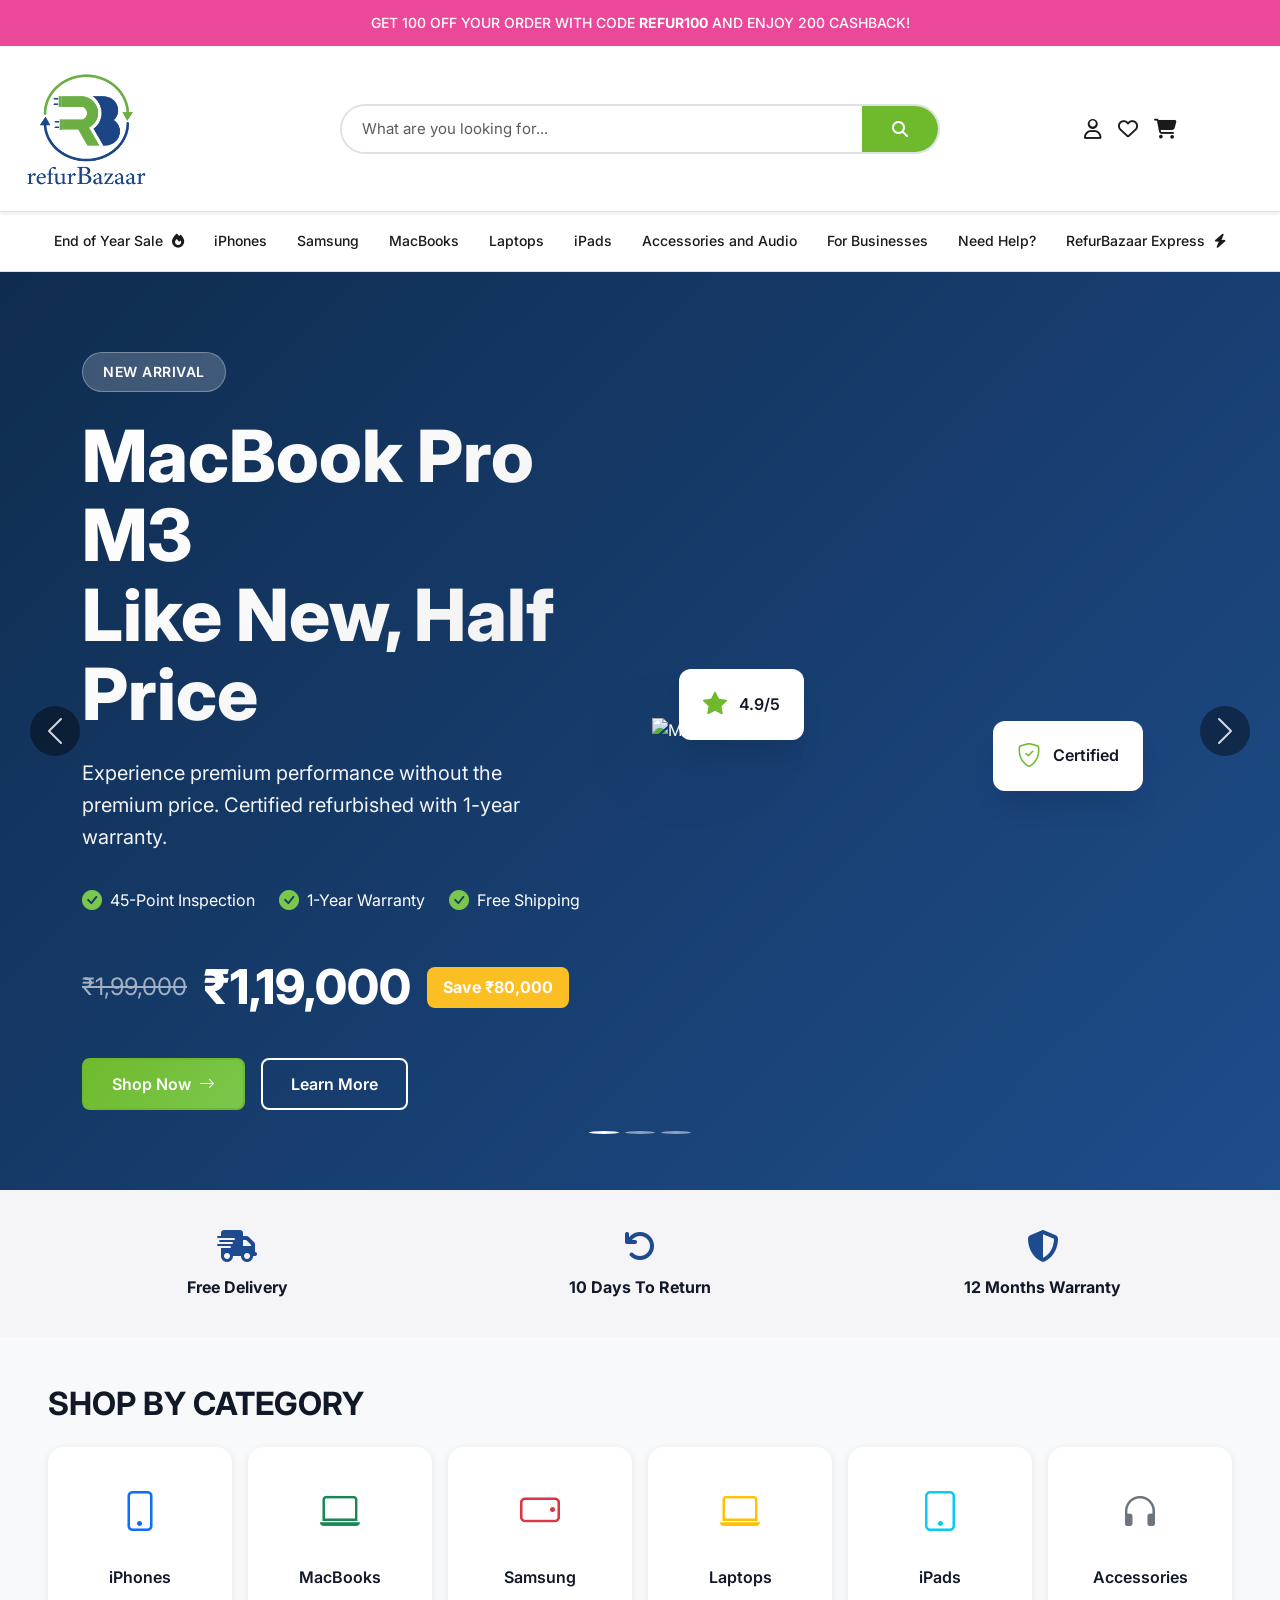
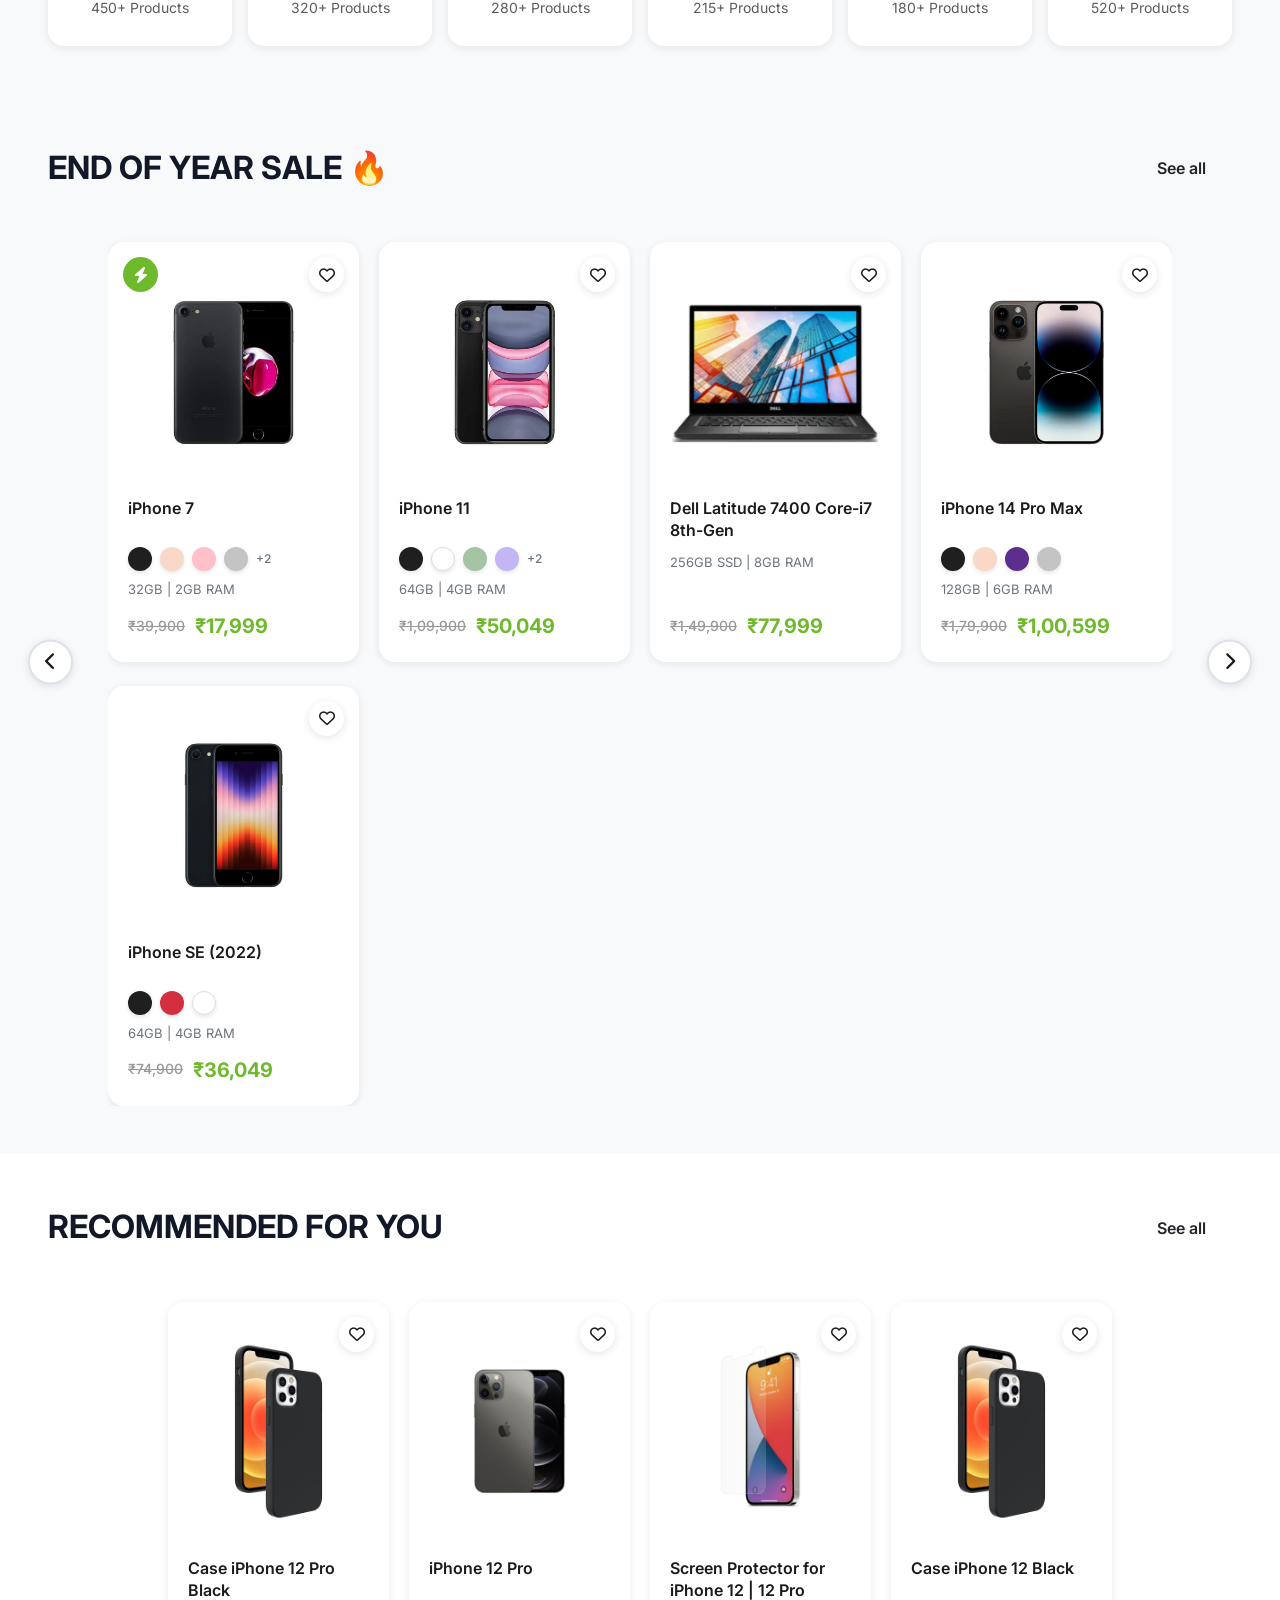
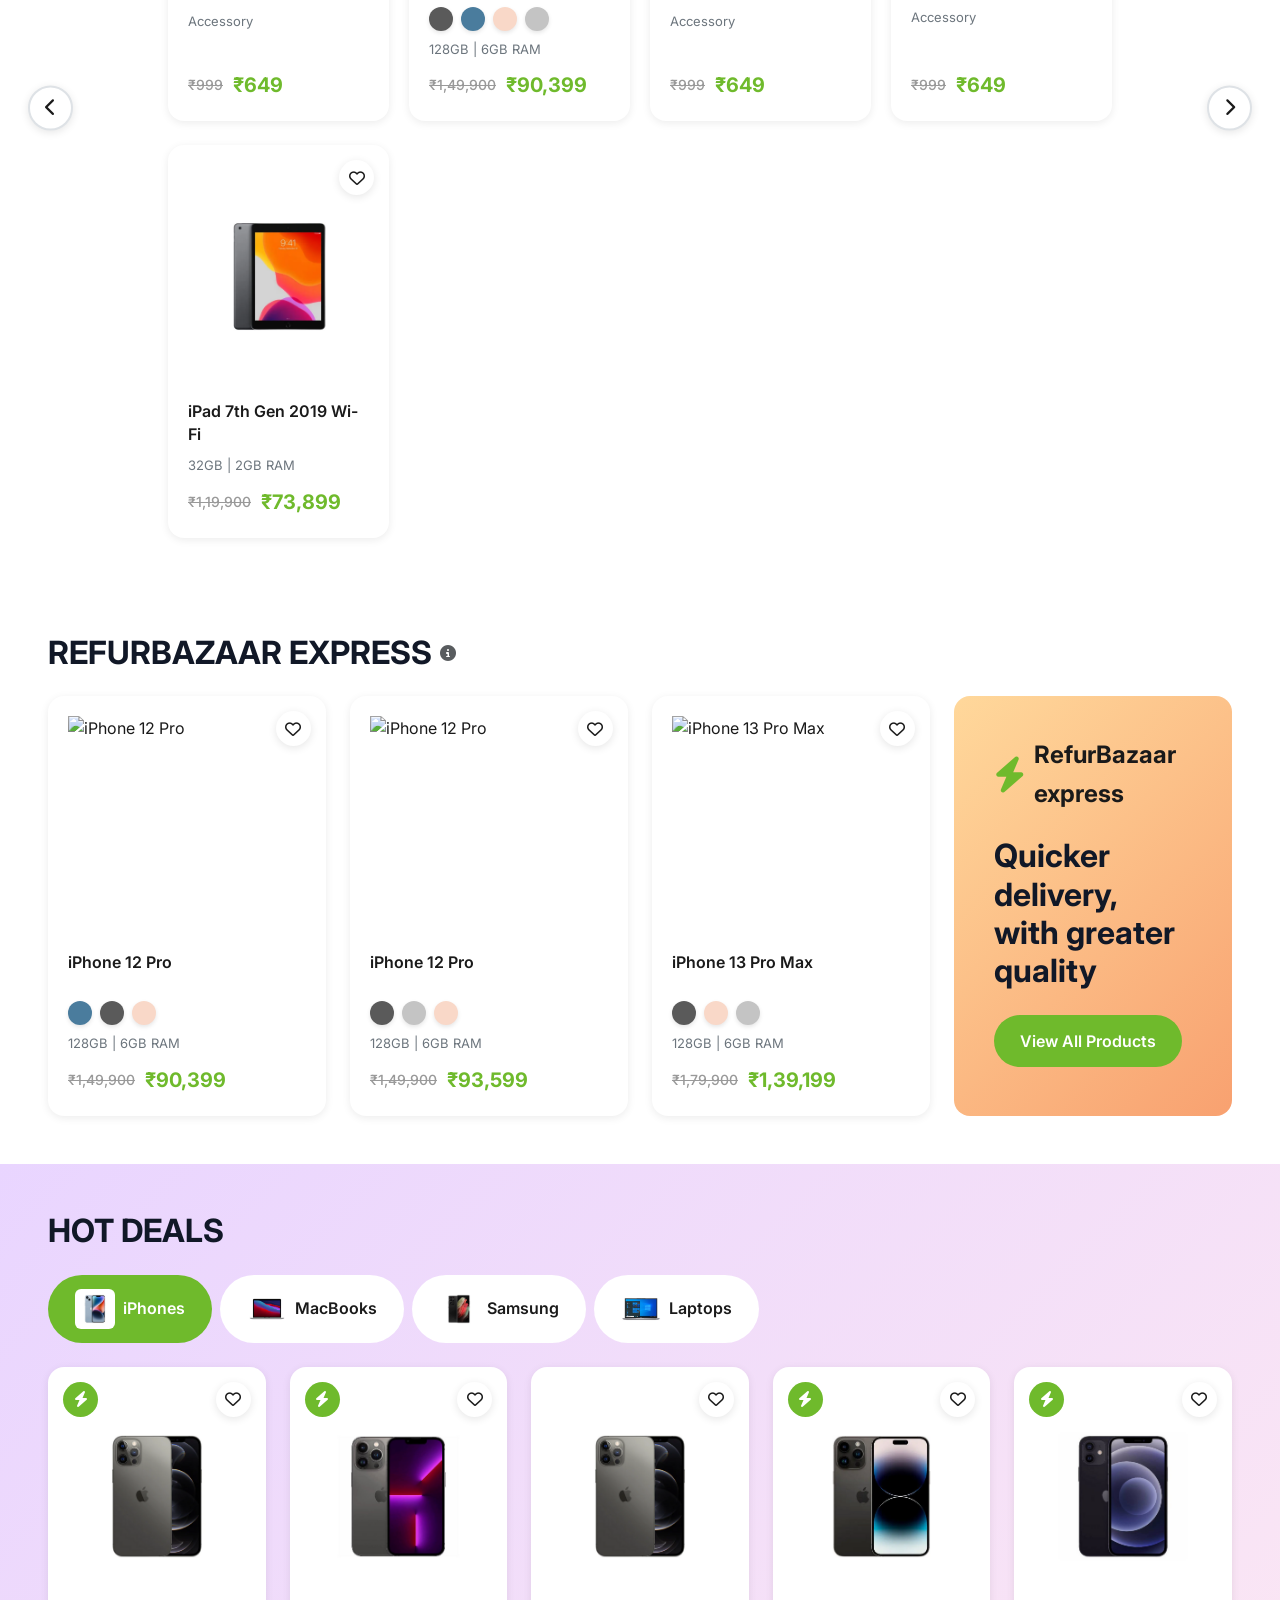
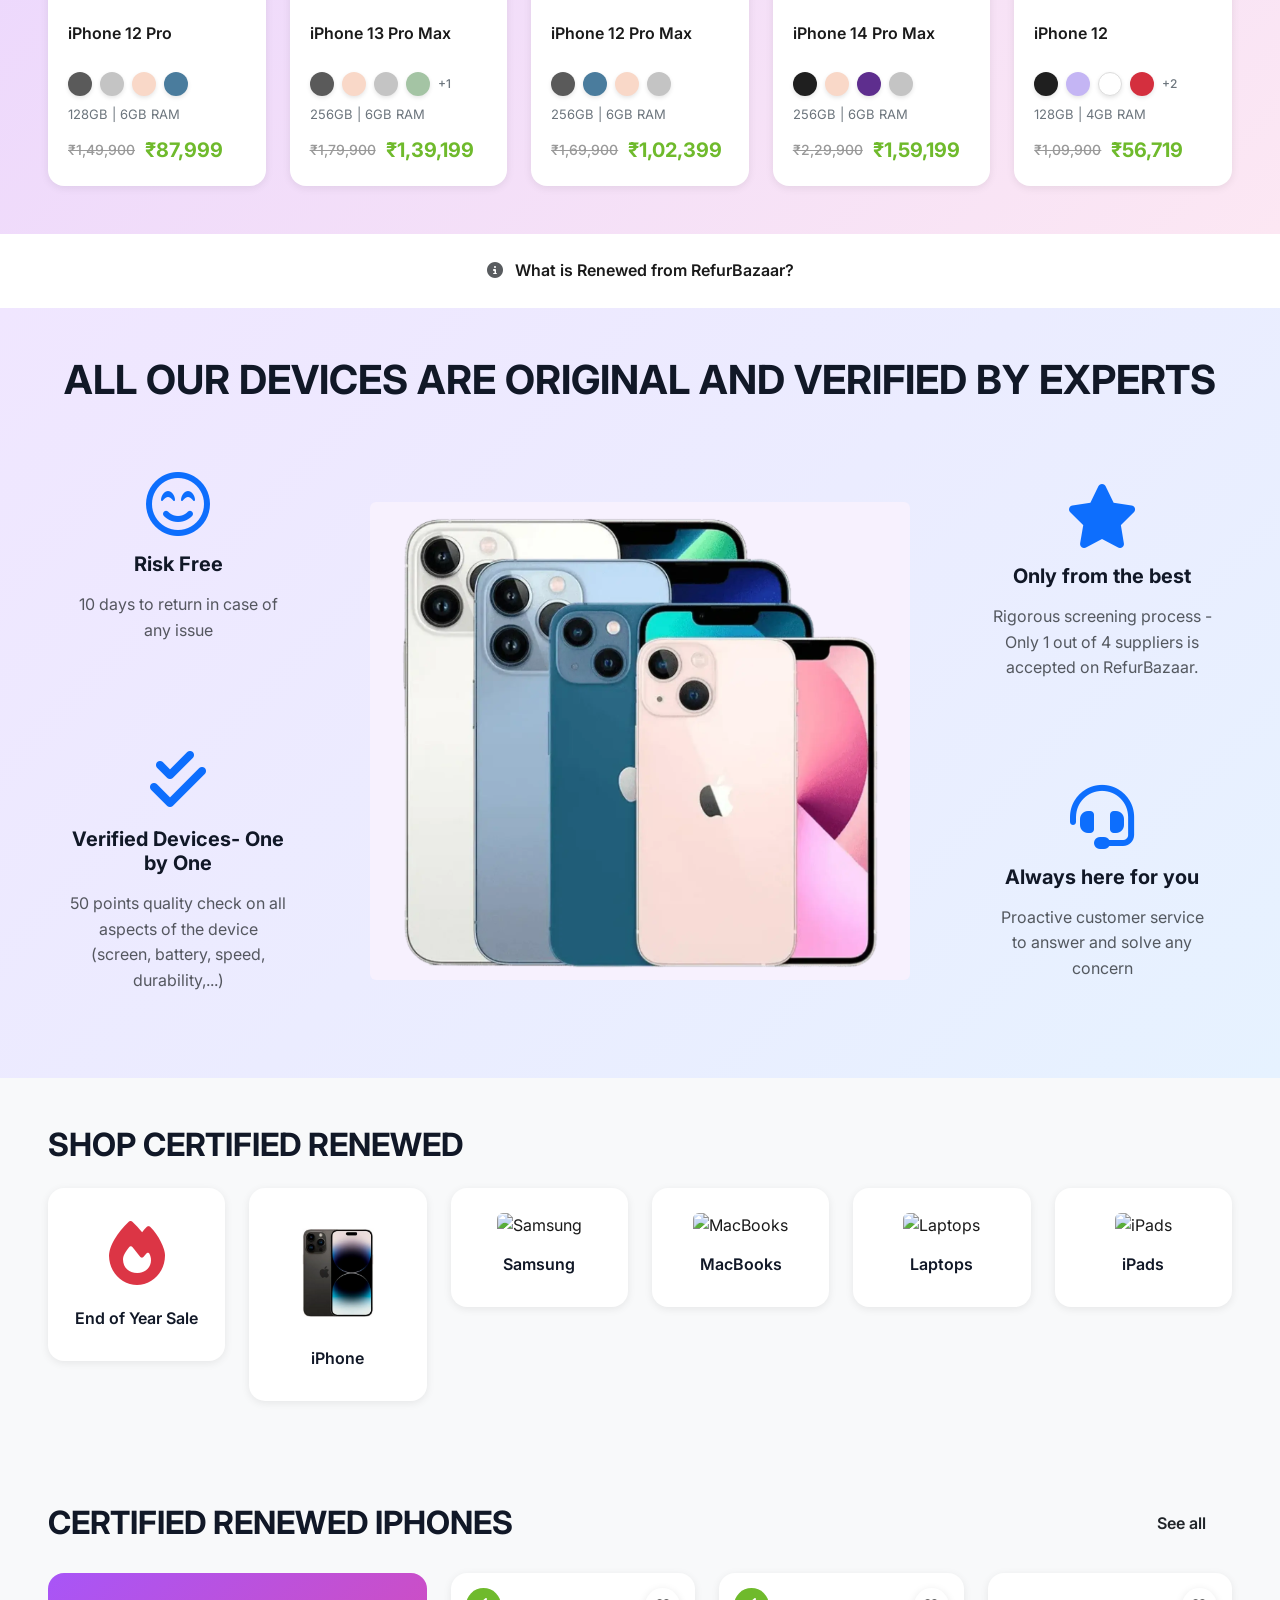
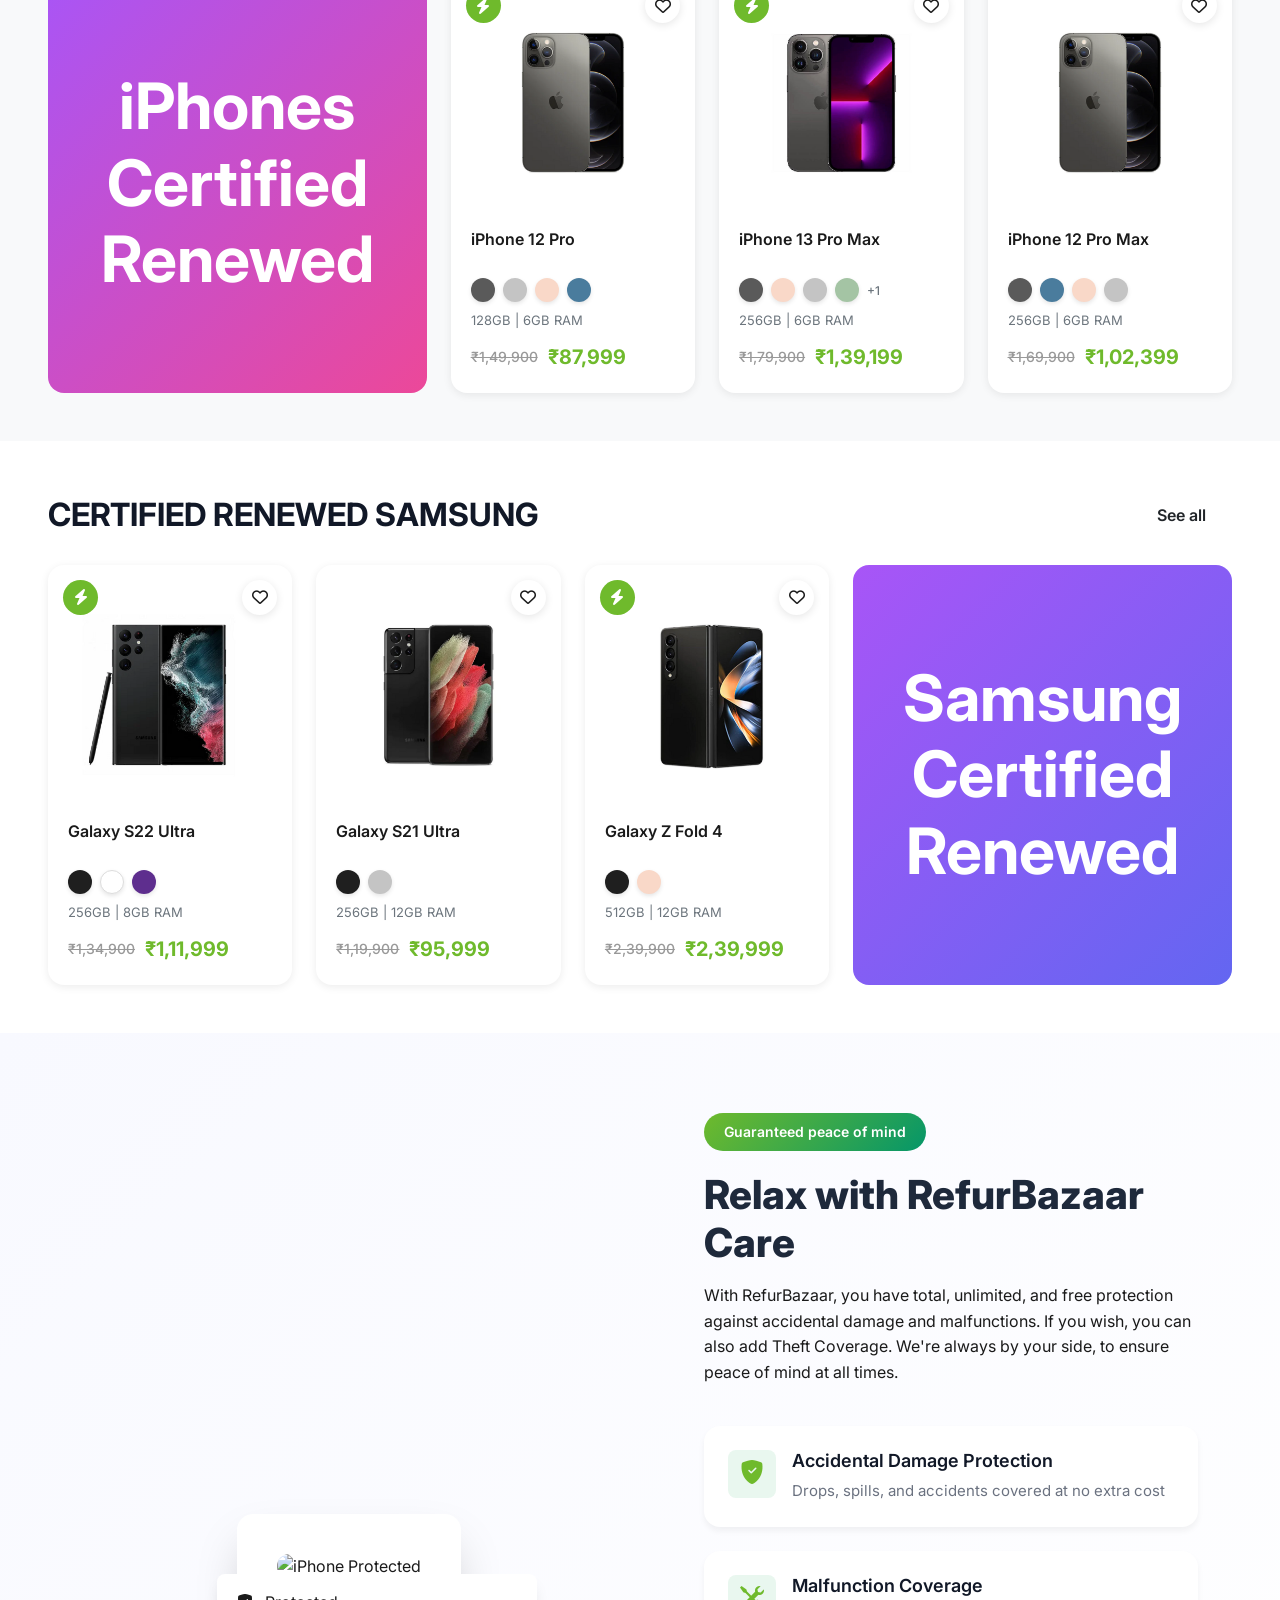
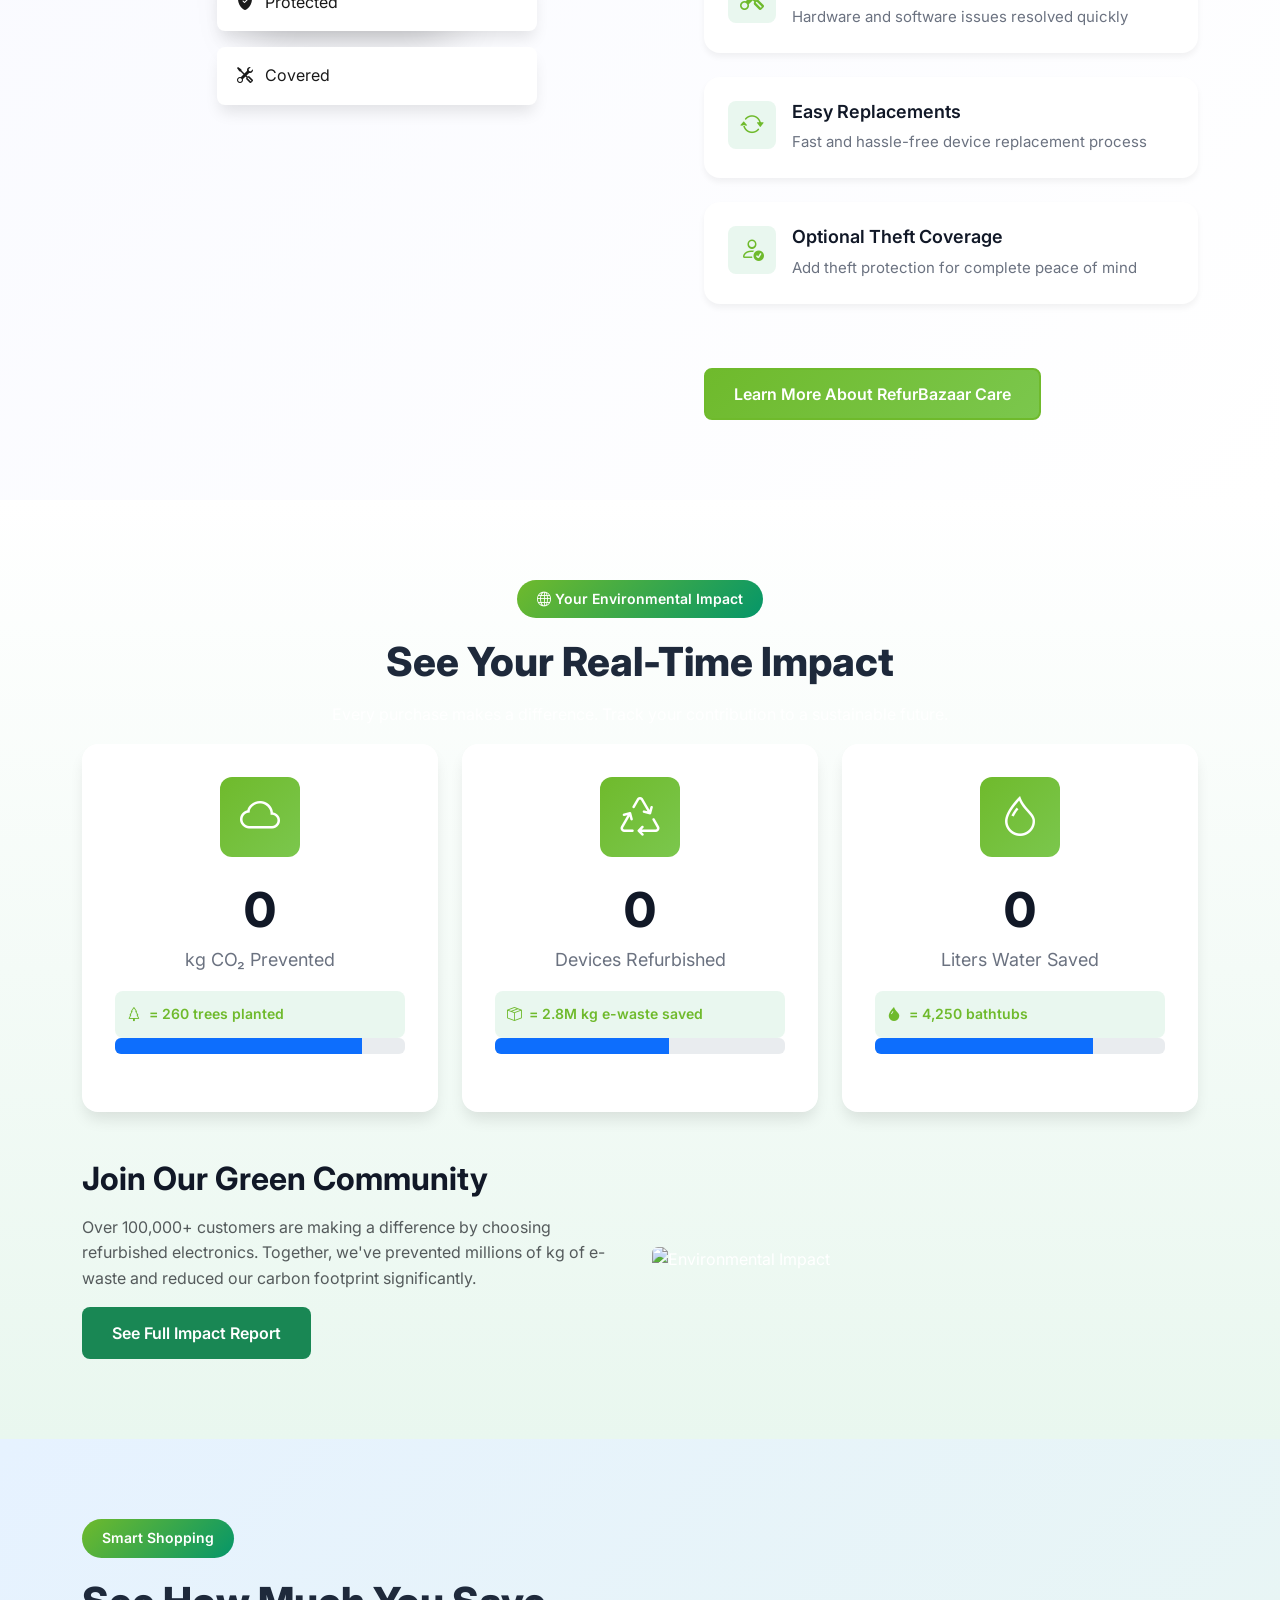
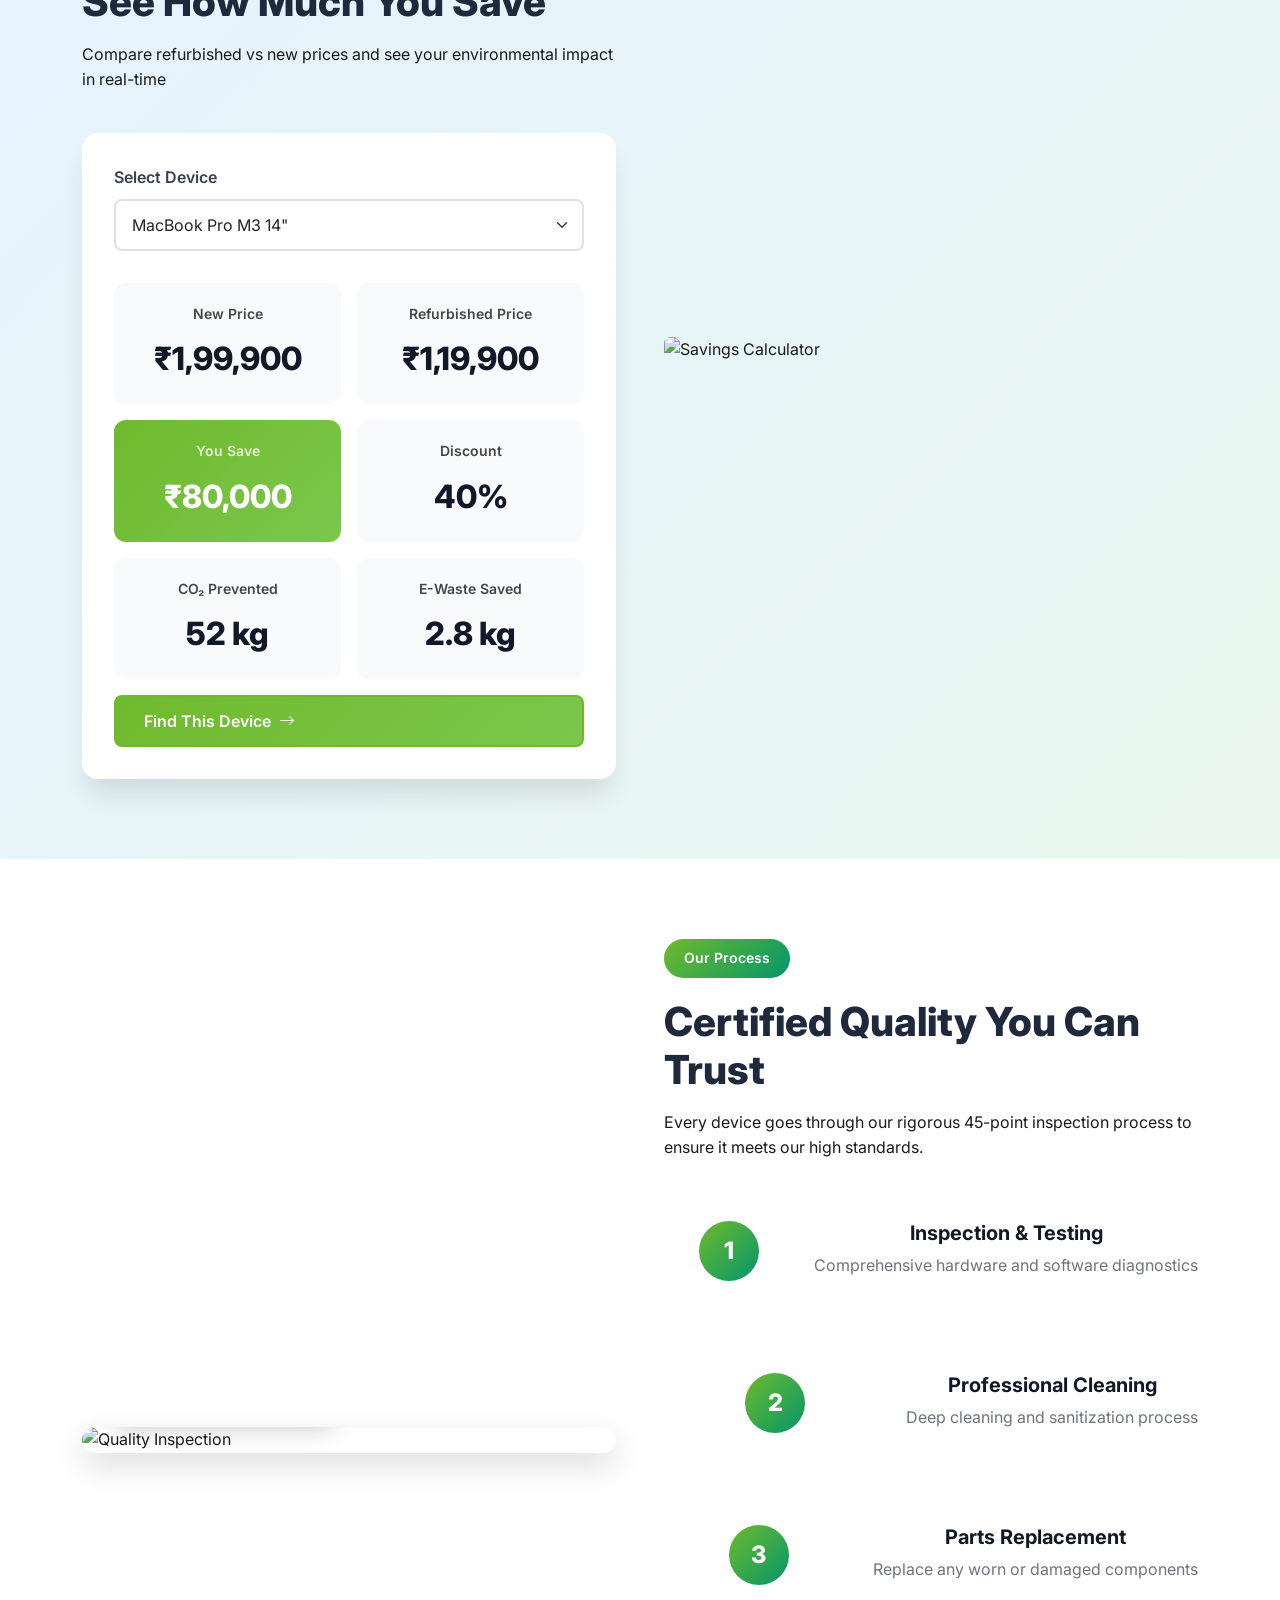
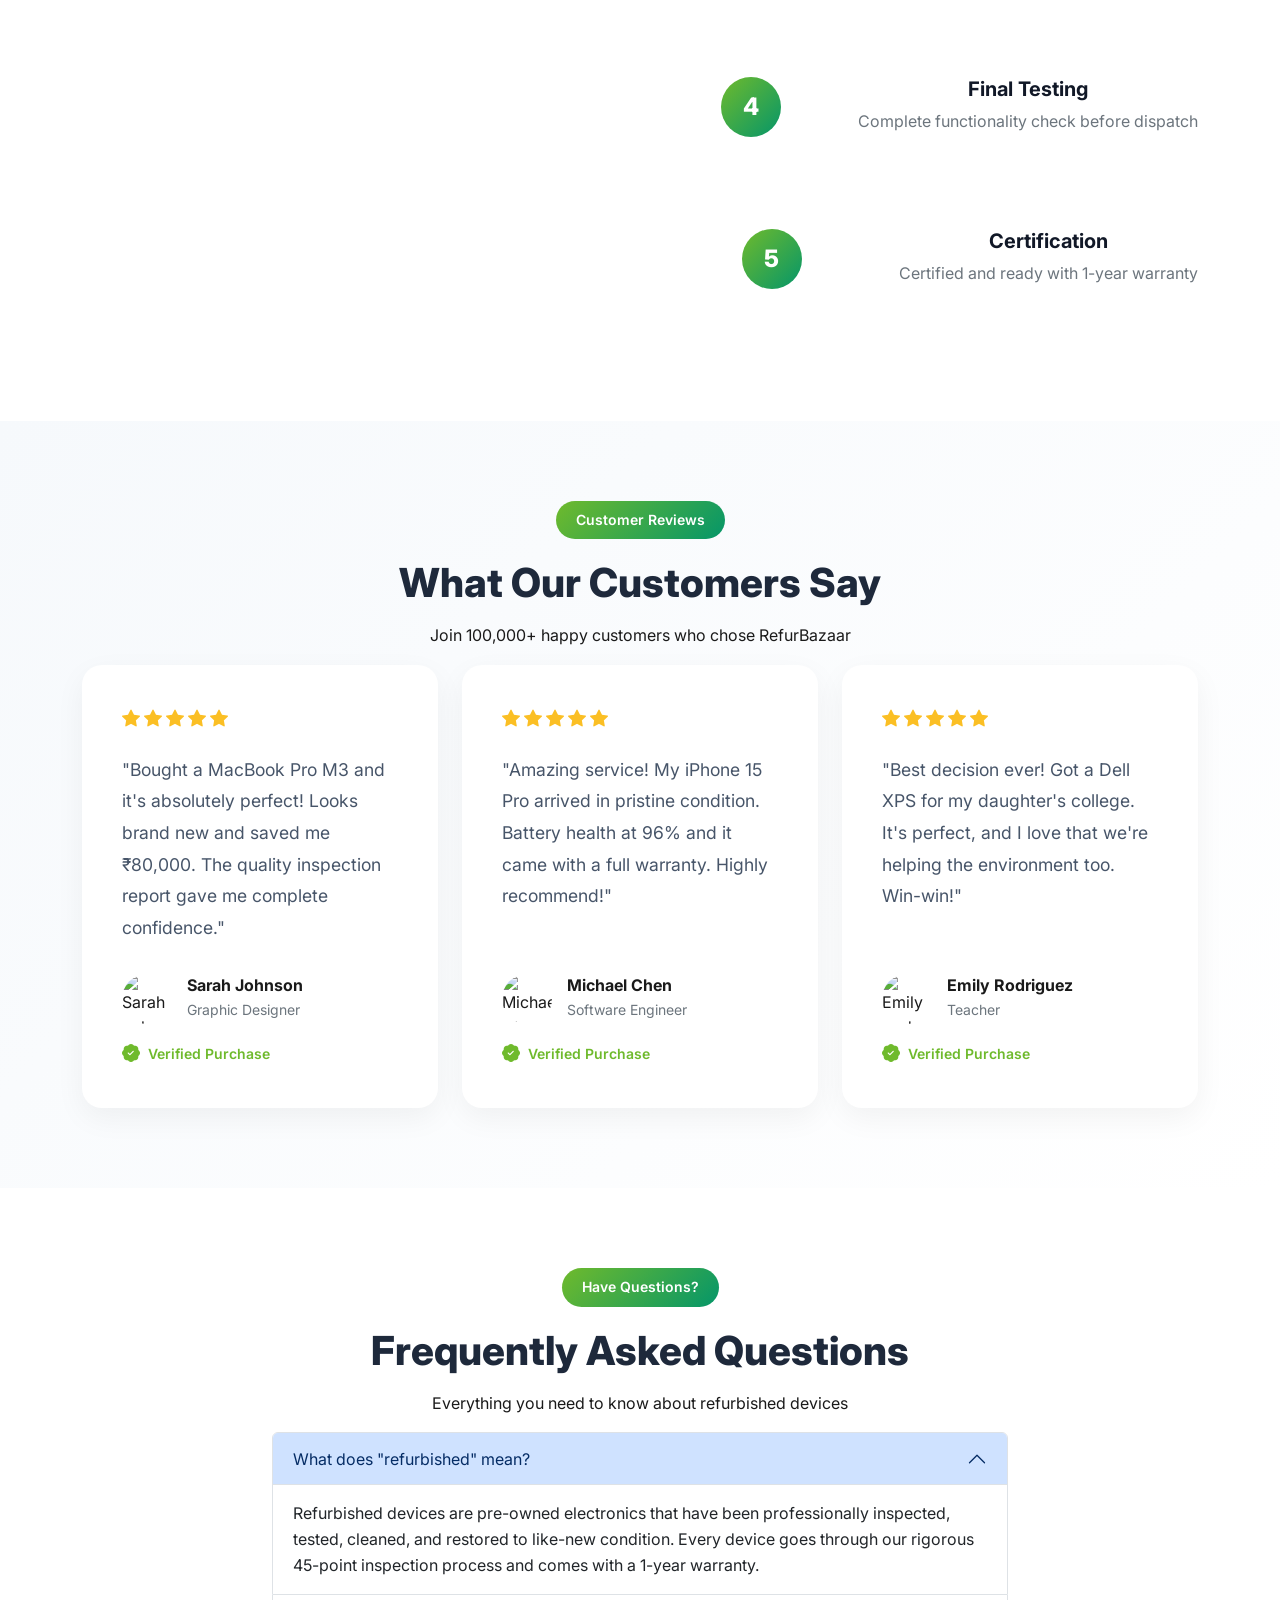
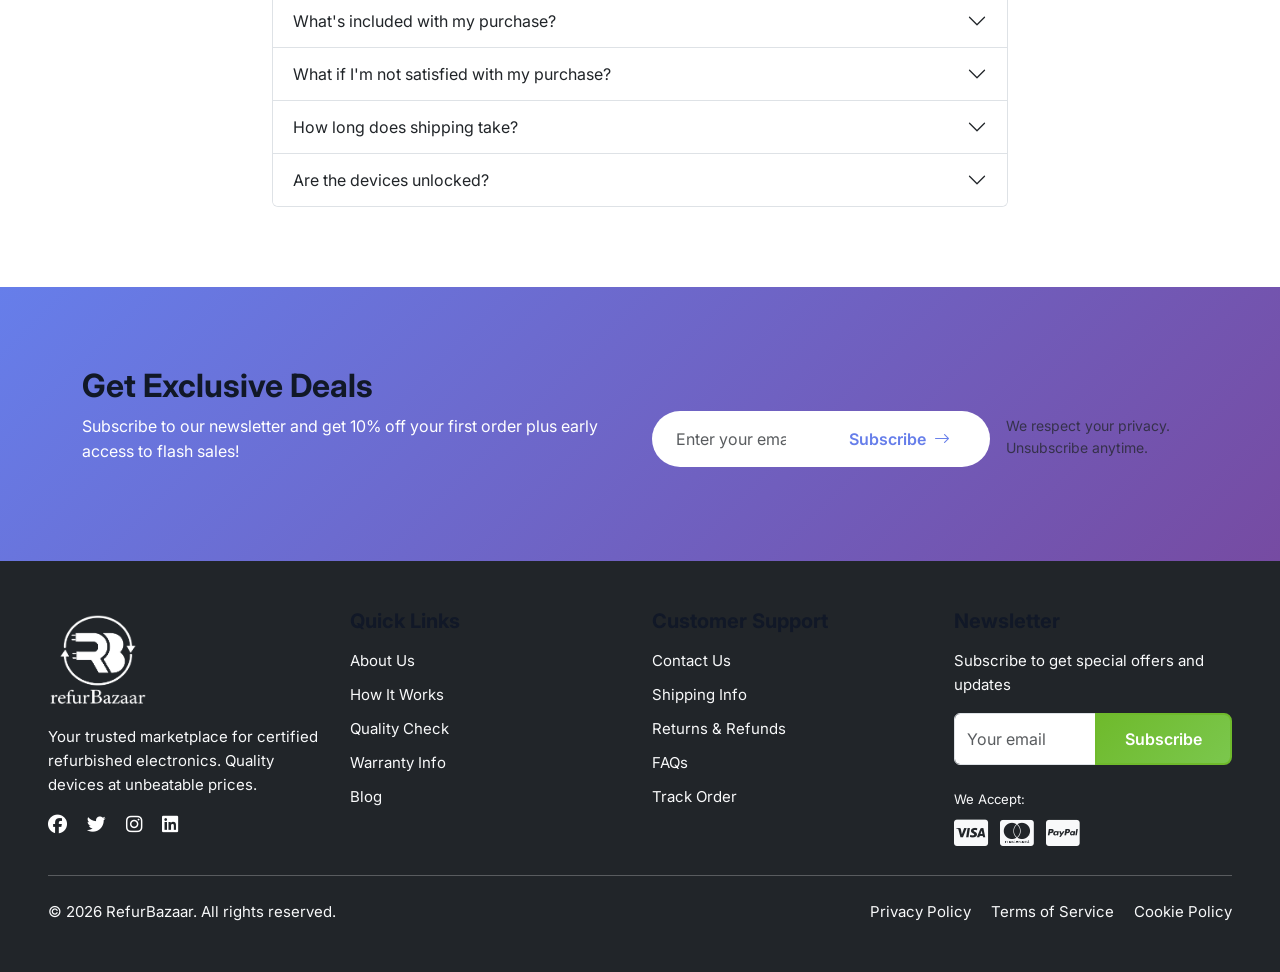
==== commit 297514bd: "gregr" ====
--- a/New_Web/index.html
+++ b/New_Web/index.html
@@ -1,16 +1,17 @@
 <!DOCTYPE html>
 <html lang="en">
+
 <head>
     <meta charset="UTF-8">
     <meta name="viewport" content="width=device-width, initial-scale=1.0">
     <title>RefurBazaar - Premium Refurbished Electronics</title>
-    
+
     <!-- Bootstrap 5 CSS -->
     <link href="https://cdn.jsdelivr.net/npm/bootstrap@5.3.2/dist/css/bootstrap.min.css" rel="stylesheet">
-    
+
     <!-- Font Awesome -->
     <link rel="stylesheet" href="https://cdnjs.cloudflare.com/ajax/libs/font-awesome/6.4.2/css/all.min.css">
-    
+
     <!-- Google Fonts -->
     <link rel="preconnect" href="https://fonts.googleapis.com">
     <link rel="preconnect" href="https://fonts.gstatic.com" crossorigin>
@@ -18,32 +19,35 @@
 
     <!-- Bootstrap Icons -->
     <link rel="stylesheet" href="https://cdn.jsdelivr.net/npm/bootstrap-icons@1.11.3/font/bootstrap-icons.min.css">
-    
+
     <!-- Custom CSS -->
     <link rel="stylesheet" href="styles.css">
 </head>
+
 <body>
-    
-    <!-- Top Promotional Banner -->
+
+    <!-- 1. Top Promotional Banner -->
     <div class="promo-banner">
         <div class="container-fluid px-4">
-            <p class="mb-0 text-center">GET 100 OFF YOUR ORDER WITH CODE <strong>REFUR100</strong> AND ENJOY 200 CASHBACK!</p>
+            <p class="mb-0 text-center">GET 100 OFF YOUR ORDER WITH CODE <strong>REFUR100</strong> AND ENJOY 200
+                CASHBACK!</p>
         </div>
     </div>
-    
-    <!-- Navigation -->
+
+    <!-- 2. Primary Navigation (Navbar) -->
     <nav class="navbar navbar-expand-lg navbar-light bg-white sticky-top shadow-sm">
-        <div class="container-fluid px-4">
-            <a class="navbar-brand" href="#">
-                <img src="refurbazaar-20final-20logo.png" alt="RefurBazaar" height="50">
-            </a>
-            
-            <button class="navbar-toggler" type="button" data-bs-toggle="collapse" data-bs-target="#navbarNav">
-                <span class="navbar-toggler-icon"></span>
-            </button>
-            
-            <div class="collapse navbar-collapse" id="navbarNav">
-                <div class="mx-auto search-container">
+        <div class="container-fluid px-4 d-flex align-items-center">
+
+            <!-- LEFT -->
+            <div class="navbar-left d-flex align-items-center">
+                <a class="navbar-brand" href="index.html">
+                    <img src="refurbazaar-20final-20logo.png" alt="RefurBazaar" height="125">
+                </a>
+            </div>
+
+            <!-- CENTER -->
+            <div class="navbar-center flex-grow-1 d-flex justify-content-center">
+                <div class="search-container">
                     <div class="input-group">
                         <input type="text" class="form-control" placeholder="What are you looking for...">
                         <button class="btn btn-search" type="button">
@@ -51,8 +55,11 @@
                         </button>
                     </div>
                 </div>
-                
-                <ul class="navbar-nav ms-auto align-items-center">
+            </div>
+
+            <!-- RIGHT -->
+            <div class="navbar-right d-flex align-items-center">
+                <ul class="navbar-nav flex-row align-items-center">
                     <li class="nav-item">
                         <a class="nav-link" href="#"><i class="far fa-user"></i></a>
                     </li>
@@ -64,10 +71,11 @@
                     </li>
                 </ul>
             </div>
+
         </div>
     </nav>
-    
-    <!-- Secondary Navigation -->
+
+    <!-- 3. Secondary Navigation (Category Nav) -->
     <div class="secondary-nav">
         <div class="container-fluid px-4">
             <ul class="nav justify-content-center flex-wrap">
@@ -110,8 +118,8 @@
             </ul>
         </div>
     </div>
-    
-    <!-- Hero Carousel Section -->
+
+    <!-- 4. Hero Carousel Section -->
     <section class="hero-carousel-section">
         <div id="heroCarousel" class="carousel slide carousel-fade" data-bs-ride="carousel" data-bs-interval="5000">
             <div class="carousel-indicators">
@@ -129,8 +137,10 @@
                                 <div class="col-lg-6">
                                     <div class="slide-content">
                                         <span class="slide-badge">New Arrival</span>
-                                        <h1 class="slide-title text-white">MacBook Pro M3<br><span class="gradient-blue-text">Like New, Half Price</span></h1>
-                                        <p class="slide-description">Experience premium performance without the premium price. Certified refurbished with 1-year warranty.</p>
+                                        <h1 class="slide-title text-white">MacBook Pro M3<br><span
+                                                class="gradient-blue-text">Like New, Half Price</span></h1>
+                                        <p class="slide-description">Experience premium performance without the premium
+                                            price. Certified refurbished with 1-year warranty.</p>
                                         <div class="slide-features">
                                             <div class="feature-item">
                                                 <i class="bi bi-check-circle-fill"></i>
@@ -162,7 +172,8 @@
                                 </div>
                                 <div class="col-lg-6">
                                     <div class="slide-image">
-                                        <img src="https://images.unsplash.com/photo-1517336714731-489689fd1ca8?w=800&q=80" alt="MacBook Pro" class="floating-image">
+                                        <img src="https://images.unsplash.com/photo-1517336714731-489689fd1ca8?w=800&q=80"
+                                            alt="MacBook Pro" class="floating-image">
                                         <div class="image-badge badge-1">
                                             <i class="bi bi-shield-check"></i>
                                             <span>Certified</span>
@@ -186,8 +197,10 @@
                                 <div class="col-lg-6">
                                     <div class="slide-content">
                                         <span class="slide-badge">Best Seller</span>
-                                        <h1 class="slide-title text-white">iPhone 15 Pro<br><span class="gradient-text">Premium Quality, Smart Price</span></h1>
-                                        <p class="slide-description">Get the latest iPhone technology at an unbeatable price. Every device is thoroughly tested and comes with warranty.</p>
+                                        <h1 class="slide-title text-white">iPhone 15 Pro<br><span
+                                                class="gradient-text">Premium Quality, Smart Price</span></h1>
+                                        <p class="slide-description">Get the latest iPhone technology at an unbeatable
+                                            price. Every device is thoroughly tested and comes with warranty.</p>
                                         <div class="slide-features">
                                             <div class="feature-item">
                                                 <i class="bi bi-check-circle-fill"></i>
@@ -219,7 +232,8 @@
                                 </div>
                                 <div class="col-lg-6">
                                     <div class="slide-image">
-                                        <img src="https://images.unsplash.com/photo-1592286927505-2fd0c4a0d3ed?w=800&q=80" alt="iPhone" class="floating-image">
+                                        <img src="https://images.unsplash.com/photo-1592286927505-2fd0c4a0d3ed?w=800&q=80"
+                                            alt="iPhone" class="floating-image">
                                         <div class="image-badge badge-1">
                                             <i class="bi bi-shield-check"></i>
                                             <span>Certified</span>
@@ -243,8 +257,10 @@
                                 <div class="col-lg-6">
                                     <div class="slide-content">
                                         <span class="slide-badge">Hot Deal</span>
-                                        <h1 class="slide-title text-white">Samsung Galaxy S24<br><span class="gradient-green-text">Flagship Features, Affordable Price</span></h1>
-                                        <p class="slide-description">Experience cutting-edge Android technology at a fraction of the cost. Thoroughly tested and certified.</p>
+                                        <h1 class="slide-title text-white"><span class="gradient-green-text">Flagship
+                                                Features, Affordable Price</span></h1>
+                                        <p class="slide-description">Experience cutting-edge Android technology at a
+                                            fraction of the cost. Thoroughly tested and certified.</p>
                                         <div class="slide-features">
                                             <div class="feature-item">
                                                 <i class="bi bi-check-circle-fill"></i>
@@ -276,7 +292,8 @@
                                 </div>
                                 <div class="col-lg-6">
                                     <div class="slide-image">
-                                        <img src="https://images.unsplash.com/photo-1610945415295-d9bbf067e59c?w=800&q=80" alt="Samsung Galaxy" class="floating-image">
+                                        <img src="https://images.unsplash.com/photo-1610945415295-d9bbf067e59c?w=800&q=80"
+                                            alt="Samsung Galaxy" class="floating-image">
                                         <div class="image-badge badge-1">
                                             <i class="bi bi-shield-check"></i>
                                             <span>Certified</span>
@@ -301,8 +318,8 @@
             </button>
         </div>
     </section>
-    
-    <!-- Trust Badges - FULL WIDTH -->
+
+    <!-- 5. Trust Badges Section -->
     <div class="trust-badges">
         <div class="container-fluid px-5">
             <div class="row text-center g-4">
@@ -327,79 +344,371 @@
             </div>
         </div>
     </div>
-    
-    <!-- What is Renewed Section -->
-    <div class="container-fluid px-5 my-4">
-        <div class="text-center">
-            <i class="fas fa-info-circle text-muted"></i>
-            <a href="#" class="ms-2 text-decoration-none fw-semibold">What is Renewed from RefurBazaar?</a>
-        </div>
-    </div>
-    
-    <!-- Verified Devices Section - FULL WIDTH -->
-    <section class="verified-section py-5">
+
+    <!-- Reordered sections: Moving Shop by Category before What is Renewed -->
+
+    <!-- 6. Shop by Category (Featured Categories) -->
+    <section class="featured-categories py-5 bg-light">
         <div class="container-fluid px-5">
-            <h2 class="text-center mb-5 fw-bold fs-1">ALL OUR DEVICES ARE ORIGINAL AND VERIFIED BY EXPERTS</h2>
-            
-            <div class="row align-items-center g-5">
-                <div class="col-lg-3">
-                    <div class="feature-box text-center mb-5">
-                        <div class="feature-icon mb-3">
-                            <i class="far fa-smile-beam fa-4x text-primary"></i>
-                        </div>
-                        <h5 class="fw-bold mb-3">Risk Free</h5>
-                        <p class="text-muted">10 days to return in case of any issue</p>
-                    </div>
-                    
-                    <div class="feature-box text-center">
-                        <div class="feature-icon mb-3">
-                            <i class="fas fa-check-double fa-4x text-primary"></i>
-                        </div>
-                        <h5 class="fw-bold mb-3">Verified Devices- One by One</h5>
-                        <p class="text-muted">50 points quality check on all aspects of the device (screen, battery, speed, durability,...)</p>
-                    </div>
-                </div>
-
-                <div class="col-lg-6 d-flex align-items-center justify-content-center">
-                    <img src="image.png" alt="Verified Devices" class="img-fluid rounded">
-                </div>
-
-                <div class="col-lg-3">
-                    <div class="feature-box text-center mb-5">
-                        <div class="feature-icon mb-3">
-                            <i class="fas fa-star fa-4x text-primary"></i>
-                        </div>
-                        <h5 class="fw-bold mb-3">Only from the best</h5>
-                        <p class="text-muted">Rigorous screening process - Only 1 out of 4 suppliers is accepted on RefurBazaar.</p>
-                    </div>
-                    
-                    <div class="feature-box text-center">
-                        <div class="feature-icon mb-3">
-                            <i class="fas fa-headset fa-4x text-primary"></i>
-                        </div>
-                        <h5 class="fw-bold mb-3">Always here for you</h5>
-                        <p class="text-muted">Proactive customer service to answer and solve any concern</p>
+            <h2 class="fw-bold mb-4">SHOP BY CATEGORY</h2>
+
+            <div class="row g-3">
+                <div class="col-lg-2 col-md-4 col-6">
+                    <div class="category-card text-center">
+                        <div class="category-icon mb-3">
+                            <i class="bi bi-phone fs-1 text-primary"></i>
+                        </div>
+                        <h6 class="fw-semibold">iPhones</h6>
+                        <small class="text-muted">450+ Products</small>
+                    </div>
+                </div>
+
+                <div class="col-lg-2 col-md-4 col-6">
+                    <div class="category-card text-center">
+                        <div class="category-icon mb-3">
+                            <i class="bi bi-laptop fs-1 text-success"></i>
+                        </div>
+                        <h6 class="fw-semibold">MacBooks</h6>
+                        <small class="text-muted">320+ Products</small>
+                    </div>
+                </div>
+
+                <div class="col-lg-2 col-md-4 col-6">
+                    <div class="category-card text-center">
+                        <div class="category-icon mb-3">
+                            <i class="bi bi-phone-landscape fs-1 text-danger"></i>
+                        </div>
+                        <h6 class="fw-semibold">Samsung</h6>
+                        <small class="text-muted">280+ Products</small>
+                    </div>
+                </div>
+
+                <div class="col-lg-2 col-md-4 col-6">
+                    <div class="category-card text-center">
+                        <div class="category-icon mb-3">
+                            <i class="bi bi-laptop fs-1 text-warning"></i>
+                        </div>
+                        <h6 class="fw-semibold">Laptops</h6>
+                        <small class="text-muted">215+ Products</small>
+                    </div>
+                </div>
+
+                <div class="col-lg-2 col-md-4 col-6">
+                    <div class="category-card text-center">
+                        <div class="category-icon mb-3">
+                            <i class="bi bi-tablet fs-1 text-info"></i>
+                        </div>
+                        <h6 class="fw-semibold">iPads</h6>
+                        <small class="text-muted">180+ Products</small>
+                    </div>
+                </div>
+
+                <div class="col-lg-2 col-md-4 col-6">
+                    <div class="category-card text-center">
+                        <div class="category-icon mb-3">
+                            <i class="bi bi-headphones fs-1 text-secondary"></i>
+                        </div>
+                        <h6 class="fw-semibold">Accessories</h6>
+                        <small class="text-muted">520+ Products</small>
                     </div>
                 </div>
             </div>
         </div>
     </section>
-    
-    <!-- Recommended for You Section -->
-    <!-- Adding new RECOMMENDED FOR YOU section with carousel -->
+
+    <!-- 7. End of Year Sale Section -->
+    <section class="products-section py-5 bg-light">
+        <div class="container-fluid px-5">
+            <div class="d-flex justify-content-between align-items-center mb-4">
+                <h2 class="fw-bold mb-0">END OF YEAR SALE 🔥</h2>
+                <a href="#" class="btn btn-outline-dark rounded-pill px-4">See all</a>
+            </div>
+
+            <div class="position-relative carousel-wrapper">
+                <!-- Previous Button -->
+                <button class="carousel-control-prev-custom" type="button" data-bs-target="#endOfYearCarousel"
+                    data-bs-slide="prev">
+                    <i class="fas fa-chevron-left"></i>
+                </button>
+
+                <div id="endOfYearCarousel" class="carousel slide" data-bs-ride="false" data-bs-interval="false">
+                    <div class="carousel-inner">
+                        <!-- Slide 1 - Products 1-5 -->
+                        <div class="carousel-item active">
+                            <div class="row g-4">
+                                <!-- Replaced Product 1 with iPhone 7 using actual image -->
+                                <div class="col">
+                                    <div class="product-card">
+                                        <div class="product-badge">
+                                            <i class="fas fa-bolt"></i>
+                                        </div>
+                                        <div class="wishlist-btn">
+                                            <i class="far fa-heart"></i>
+                                        </div>
+                                        <img src="iPhone 7.png" alt="iPhone 7" class="product-img">
+                                        <!-- Removed discount badge -->
+                                        <h5 class="product-title">iPhone 7</h5>
+                                        <div class="color-options mb-2">
+                                            <span class="color-dot" style="background: #1f1f1f;"></span>
+                                            <span class="color-dot" style="background: #f9d8c8;"></span>
+                                            <span class="color-dot" style="background: #ffc0cb;"></span>
+                                            <span class="color-dot" style="background: #c4c4c4;"></span>
+                                            <span class="more-colors">+2</span>
+                                        </div>
+                                        <!-- Added storage/RAM specs and INR pricing with strikethrough -->
+                                        <p class="product-specs">32GB | 2GB RAM</p>
+                                        <div class="product-pricing">
+                                            <span class="price-original">₹39,900</span>
+                                            <span class="product-price">₹17,999</span>
+                                        </div>
+                                    </div>
+                                </div>
+
+                                <!-- Replaced Product 2 with iPhone 11 using actual image -->
+                                <div class="col">
+                                    <div class="product-card">
+                                        <!-- Removed discount badge -->
+                                        <div class="wishlist-btn">
+                                            <i class="far fa-heart"></i>
+                                        </div>
+                                        <img src="iPhone 11.png" alt="iPhone 11" class="product-img">
+                                        <h5 class="product-title">iPhone 11</h5>
+                                        <div class="color-options mb-2">
+                                            <span class="color-dot" style="background: #1f1f1f;"></span>
+                                            <span class="color-dot"
+                                                style="background: #fff; border: 1px solid #ddd;"></span>
+                                            <span class="color-dot" style="background: #a4c4a4;"></span>
+                                            <span class="color-dot" style="background: #c4b5f4;"></span>
+                                            <span class="more-colors">+2</span>
+                                        </div>
+                                        <!-- Added storage/RAM specs and INR pricing with strikethrough -->
+                                        <p class="product-specs">64GB | 4GB RAM</p>
+                                        <div class="product-pricing">
+                                            <span class="price-original">₹1,09,900</span>
+                                            <span class="product-price">₹50,049</span>
+                                        </div>
+                                    </div>
+                                </div>
+
+                                <!-- Replaced Product 3 with Dell Latitude using actual image -->
+                                <div class="col">
+                                    <div class="product-card">
+                                        <!-- Removed discount badge -->
+                                        <div class="wishlist-btn">
+                                            <i class="far fa-heart"></i>
+                                        </div>
+                                        <img src="Dell Latitude 7400 Core-i7 8th-Gen.jpg" alt="Dell Latitude 7400"
+                                            class="product-img">
+                                        <h5 class="product-title">Dell Latitude 7400 Core-i7 8th-Gen</h5>
+                                        <!-- Added storage/RAM specs and INR pricing with strikethrough -->
+                                        <p class="product-specs">256GB SSD | 8GB RAM</p>
+                                        <div class="product-pricing">
+                                            <span class="price-original">₹1,49,900</span>
+                                            <span class="product-price">₹77,999</span>
+                                        </div>
+                                    </div>
+                                </div>
+
+                                <!-- Replaced Product 4 with iPhone 14 Pro Max using actual image -->
+                                <div class="col">
+                                    <div class="product-card">
+                                        <!-- Removed discount badge -->
+                                        <div class="wishlist-btn">
+                                            <i class="far fa-heart"></i>
+                                        </div>
+                                        <img src="iPhone 14 Pro Max.png" alt="iPhone 14 Pro Max" class="product-img">
+                                        <h5 class="product-title">iPhone 14 Pro Max</h5>
+                                        <div class="color-options mb-2">
+                                            <span class="color-dot" style="background: #1f1f1f;"></span>
+                                            <span class="color-dot" style="background: #f9d8c8;"></span>
+                                            <span class="color-dot" style="background: #5e2e8e;"></span>
+                                            <span class="color-dot" style="background: #c4c4c4;"></span>
+                                        </div>
+                                        <!-- Added storage/RAM specs and INR pricing with strikethrough -->
+                                        <p class="product-specs">128GB | 6GB RAM</p>
+                                        <div class="product-pricing">
+                                            <span class="price-original">₹1,79,900</span>
+                                            <span class="product-price">₹1,00,599</span>
+                                        </div>
+                                    </div>
+                                </div>
+
+                                <!-- Replaced Product 5 with iPhone SE 2022 using actual image -->
+                                <div class="col">
+                                    <div class="product-card">
+                                        <!-- Removed discount badge -->
+                                        <div class="wishlist-btn">
+                                            <i class="far fa-heart"></i>
+                                        </div>
+                                        <img src="iPhone SE 2022.png" alt="iPhone SE 2022" class="product-img">
+                                        <h5 class="product-title">iPhone SE (2022)</h5>
+                                        <div class="color-options mb-2">
+                                            <span class="color-dot" style="background: #1f1f1f;"></span>
+                                            <span class="color-dot" style="background: #d42f3e;"></span>
+                                            <span class="color-dot"
+                                                style="background: #fff; border: 1px solid #ddd;"></span>
+                                        </div>
+                                        <!-- Added storage/RAM specs and INR pricing with strikethrough -->
+                                        <p class="product-specs">64GB | 4GB RAM</p>
+                                        <div class="product-pricing">
+                                            <span class="price-original">₹74,900</span>
+                                            <span class="product-price">₹36,049</span>
+                                        </div>
+                                    </div>
+                                </div>
+                            </div>
+                        </div>
+
+                        <!-- Slide 2 - Products 6-10 -->
+                        <div class="carousel-item">
+                            <div class="row g-4">
+                                <!-- Replaced Product 6 with iPhone 12 Mini using actual image -->
+                                <div class="col">
+                                    <div class="product-card">
+                                        <!-- Removed discount badge -->
+                                        <div class="wishlist-btn">
+                                            <i class="far fa-heart"></i>
+                                        </div>
+                                        <img src="iPhone 12 Mini.png" alt="iPhone 12 Mini" class="product-img">
+                                        <h5 class="product-title">iPhone 12 Mini</h5>
+                                        <div class="color-options mb-2">
+                                            <span class="color-dot" style="background: #1f1f1f;"></span>
+                                            <span class="color-dot"
+                                                style="background: #fff; border: 1px solid #ddd;"></span>
+                                            <span class="color-dot" style="background: #4a7c9d;"></span>
+                                            <span class="more-colors">+2</span>
+                                        </div>
+                                        <!-- Added storage/RAM specs and INR pricing with strikethrough -->
+                                        <p class="product-specs">64GB | 4GB RAM</p>
+                                        <div class="product-pricing">
+                                            <span class="price-original">₹1,19,900</span>
+                                            <span class="product-price">₹61,599</span>
+                                        </div>
+                                    </div>
+                                </div>
+
+                                <!-- Replaced Product 7 with iPhone 13 Pro using actual image -->
+                                <div class="col">
+                                    <div class="product-card">
+                                        <div class="product-badge">
+                                            <i class="fas fa-bolt"></i>
+                                        </div>
+                                        <!-- Removed discount badge -->
+                                        <div class="wishlist-btn">
+                                            <i class="far fa-heart"></i>
+                                        </div>
+                                        <img src="iPhone 13 Pro.png" alt="iPhone 13 Pro" class="product-img">
+                                        <h5 class="product-title">iPhone 13 Pro</h5>
+                                        <div class="color-options mb-2">
+                                            <span class="color-dot" style="background: #5a5a5a;"></span>
+                                            <span class="color-dot" style="background: #f9d8c8;"></span>
+                                            <span class="color-dot" style="background: #4a7c9d;"></span>
+                                            <span class="color-dot" style="background: #a4c4a4;"></span>
+                                        </div>
+                                        <!-- Added storage/RAM specs and INR pricing with strikethrough -->
+                                        <p class="product-specs">128GB | 6GB RAM</p>
+                                        <div class="product-pricing">
+                                            <span class="price-original">₹1,54,900</span>
+                                            <span class="product-price">₹84,299</span>
+                                        </div>
+                                    </div>
+                                </div>
+
+                                <!-- Replaced Product 8 with Galaxy S22 Ultra using actual image -->
+                                <div class="col">
+                                    <div class="product-card">
+                                        <!-- Removed discount badge -->
+                                        <div class="wishlist-btn">
+                                            <i class="far fa-heart"></i>
+                                        </div>
+                                        <img src="Galaxy S22 Ultra.png" alt="Galaxy S22 Ultra" class="product-img">
+                                        <h5 class="product-title">Galaxy S22 Ultra</h5>
+                                        <div class="color-options mb-2">
+                                            <span class="color-dot" style="background: #1f1f1f;"></span>
+                                            <span class="color-dot"
+                                                style="background: #fff; border: 1px solid #ddd;"></span>
+                                            <span class="color-dot" style="background: #5e2e8e;"></span>
+                                        </div>
+                                        <!-- Added storage/RAM specs and INR pricing with strikethrough -->
+                                        <p class="product-specs">256GB | 8GB RAM</p>
+                                        <div class="product-pricing">
+                                            <span class="price-original">₹1,34,900</span>
+                                            <span class="product-price">₹71,599</span>
+                                        </div>
+                                    </div>
+                                </div>
+
+                                <!-- Replaced Product 9 with MacBook Air 2020 using actual image -->
+                                <div class="col">
+                                    <div class="product-card">
+                                        <!-- Removed discount badge -->
+                                        <div class="wishlist-btn">
+                                            <i class="far fa-heart"></i>
+                                        </div>
+                                        <img src="MacBook Air - 2020.jpg" alt="MacBook Air 2020" class="product-img">
+                                        <h5 class="product-title">MacBook Air 2020</h5>
+                                        <p class="product-specs">256GB SSD - 13" - Space Gray</p>
+                                        <!-- Added INR pricing with strikethrough -->
+                                        <div class="product-pricing">
+                                            <span class="price-original">₹1,39,900</span>
+                                            <span class="product-price">₹76,199</span>
+                                        </div>
+                                    </div>
+                                </div>
+
+                                <!-- Replaced Product 10 with iPad 8th Gen using actual image -->
+                                <div class="col">
+                                    <div class="product-card">
+                                        <div class="product-badge">
+                                            <i class="fas fa-bolt"></i>
+                                        </div>
+                                        <!-- Removed discount badge -->
+                                        <div class="wishlist-btn">
+                                            <i class="far fa-heart"></i>
+                                        </div>
+                                        <img src="iPad 8th Gen 2020 Wi-Fi.png" alt="iPad 8th Gen" class="product-img">
+                                        <h5 class="product-title">iPad 8th Gen 2020 Wi-Fi</h5>
+                                        <div class="color-options mb-2">
+                                            <span class="color-dot" style="background: #c4c4c4;"></span>
+                                            <span class="color-dot" style="background: #f9d8c8;"></span>
+                                        </div>
+                                        <!-- Added storage/RAM specs and INR pricing with strikethrough -->
+                                        <p class="product-specs">32GB | 3GB RAM</p>
+                                        <div class="product-pricing">
+                                            <span class="price-original">₹69,900</span>
+                                            <span class="product-price">₹35,399</span>
+                                        </div>
+                                    </div>
+                                </div>
+                            </div>
+                        </div>
+                    </div>
+                </div>
+
+                <!-- Next Button -->
+                <button class="carousel-control-next-custom" type="button" data-bs-target="#endOfYearCarousel"
+                    data-bs-slide="next">
+                    <i class="fas fa-chevron-right"></i>
+                </button>
+            </div>
+        </div>
+    </section>
+
+    <!-- 8. Recommended for You Section -->
     <section class="products-section py-5">
         <div class="container-fluid px-5">
             <div class="d-flex justify-content-between align-items-center mb-4">
                 <h2 class="fw-bold mb-0">RECOMMENDED FOR YOU</h2>
                 <a href="#" class="btn btn-outline-dark rounded-pill px-4">See all</a>
             </div>
-            
+
             <div class="position-relative carousel-wrapper">
                 <!-- Previous Button -->
-                <button class="carousel-control-prev-custom" type="button" data-bs-target="#recommendedCarousel" data-bs-slide="prev">
+                <button class="carousel-control-prev-custom" type="button" data-bs-target="#recommendedCarousel"
+                    data-bs-slide="prev">
                     <i class="fas fa-chevron-left"></i>
                 </button>
-                
+
                 <div id="recommendedCarousel" class="carousel slide" data-bs-ride="false" data-bs-interval="false">
                     <div class="carousel-inner">
                         <!-- Slide 1 - Products 1-5 -->
@@ -411,7 +720,8 @@
                                         <div class="wishlist-btn">
                                             <i class="far fa-heart"></i>
                                         </div>
-                                        <img src="case-20iphone-2012-20pro-20black.jpeg" alt="Case iPhone 12 Pro Black" class="product-img">
+                                        <img src="case-20iphone-2012-20pro-20black.jpeg" alt="Case iPhone 12 Pro Black"
+                                            class="product-img">
                                         <h5 class="product-title">Case iPhone 12 Pro Black</h5>
                                         <!-- Added storage/RAM specs (N/A for accessories) and INR pricing with strikethrough -->
                                         <p class="product-specs">Accessory</p>
@@ -421,7 +731,7 @@
                                         </div>
                                     </div>
                                 </div>
-                                
+
                                 <!-- Product 2: iPhone 12 Pro -->
                                 <div class="col">
                                     <div class="product-card">
@@ -445,14 +755,15 @@
                                         </div>
                                     </div>
                                 </div>
-                                
+
                                 <!-- Product 3: Screen Protector -->
                                 <div class="col">
                                     <div class="product-card">
                                         <div class="wishlist-btn">
                                             <i class="far fa-heart"></i>
                                         </div>
-                                        <img src="screen-20protector-20for-20iphone-2012-20-2012-20pro.jpeg" alt="Screen Protector for iPhone 12 | 12 Pro" class="product-img">
+                                        <img src="screen-20protector-20for-20iphone-2012-20-2012-20pro.jpeg"
+                                            alt="Screen Protector for iPhone 12 | 12 Pro" class="product-img">
                                         <h5 class="product-title">Screen Protector for iPhone 12 | 12 Pro</h5>
                                         <!-- Added storage/RAM specs (N/A for accessories) and INR pricing with strikethrough -->
                                         <p class="product-specs">Accessory</p>
@@ -462,14 +773,15 @@
                                         </div>
                                     </div>
                                 </div>
-                                
+
                                 <!-- Product 4: iPhone Case Black -->
                                 <div class="col">
                                     <div class="product-card">
                                         <div class="wishlist-btn">
                                             <i class="far fa-heart"></i>
                                         </div>
-                                        <img src="case-20iphone-2012-20pro-20black.jpeg" alt="Case iPhone 12 Black" class="product-img">
+                                        <img src="case-20iphone-2012-20pro-20black.jpeg" alt="Case iPhone 12 Black"
+                                            class="product-img">
                                         <h5 class="product-title">Case iPhone 12 Black</h5>
                                         <!-- Added storage/RAM specs (N/A for accessories) and INR pricing with strikethrough -->
                                         <p class="product-specs">Accessory</p>
@@ -479,14 +791,15 @@
                                         </div>
                                     </div>
                                 </div>
-                                                                
+
                                 <!-- Product 6: iPad -->
                                 <div class="col">
                                     <div class="product-card">
                                         <div class="wishlist-btn">
                                             <i class="far fa-heart"></i>
                                         </div>
-                                        <img src="ipad-207th-20gen-202019-20wi-fi.png" alt="iPad 7th Gen" class="product-img">
+                                        <img src="ipad-207th-20gen-202019-20wi-fi.png" alt="iPad 7th Gen"
+                                            class="product-img">
                                         <h5 class="product-title">iPad 7th Gen 2019 Wi-Fi</h5>
                                         <!-- Added storage/RAM specs and INR pricing with strikethrough -->
                                         <p class="product-specs">32GB | 2GB RAM</p>
@@ -496,15 +809,15 @@
                                         </div>
                                     </div>
                                 </div>
-                                
-                                
-                            </div>
-                        </div>
-                        
+
+
+                            </div>
+                        </div>
+
                         <!-- Slide 2 - Products 6-10 -->
                         <div class="carousel-item">
                             <div class="row g-4">
-                                
+
                                 <!-- Product 5: Lenovo ThinkPad -->
                                 <div class="col">
                                     <div class="product-card">
@@ -512,7 +825,8 @@
                                         <div class="wishlist-btn">
                                             <i class="far fa-heart"></i>
                                         </div>
-                                        <img src="https://images.unsplash.com/photo-1588872657578-7efd1f1555ed?w=400&h=400&fit=crop" alt="Lenovo ThinkPad-P50 Xeon 6th-Gen" class="product-img">
+                                        <img src="https://images.unsplash.com/photo-1588872657578-7efd1f1555ed?w=400&h=400&fit=crop"
+                                            alt="Lenovo ThinkPad-P50 Xeon 6th-Gen" class="product-img">
                                         <h5 class="product-title">Lenovo ThinkPad-P50 Xeon 6th-Gen</h5>
                                         <!-- Added storage/RAM specs and INR pricing with strikethrough -->
                                         <p class="product-specs">512GB SSD | 16GB RAM</p>
@@ -522,7 +836,7 @@
                                         </div>
                                     </div>
                                 </div>
-                                
+
                                 <!-- Product 7: iPhone 12 -->
                                 <div class="col">
                                     <div class="product-card">
@@ -533,7 +847,8 @@
                                         <img src="iphone-2012.png" alt="iPhone 12" class="product-img">
                                         <h5 class="product-title">iPhone 12</h5>
                                         <div class="color-options mb-2">
-                                            <span class="color-dot" style="background: #fff; border: 1px solid #ddd;"></span>
+                                            <span class="color-dot"
+                                                style="background: #fff; border: 1px solid #ddd;"></span>
                                             <span class="color-dot" style="background: #1f1f1f;"></span>
                                             <span class="color-dot" style="background: #f9d8c8;"></span>
                                         </div>
@@ -545,7 +860,7 @@
                                         </div>
                                     </div>
                                 </div>
-                                
+
                                 <!-- Product 8: iPhone 14 -->
                                 <div class="col">
                                     <div class="product-card">
@@ -558,7 +873,8 @@
                                         <div class="color-options mb-2">
                                             <span class="color-dot" style="background: #a8c5d8;"></span>
                                             <span class="color-dot" style="background: #1f1f1f;"></span>
-                                            <span class="color-dot" style="background: #fff; border: 1px solid #ddd;"></span>
+                                            <span class="color-dot"
+                                                style="background: #fff; border: 1px solid #ddd;"></span>
                                         </div>
                                         <!-- Added storage/RAM specs and INR pricing with strikethrough -->
                                         <p class="product-specs">128GB | 6GB RAM</p>
@@ -568,7 +884,7 @@
                                         </div>
                                     </div>
                                 </div>
-                                
+
                                 <!-- Product 9: iPhone 12 Pro Max -->
                                 <div class="col">
                                     <div class="product-card">
@@ -576,7 +892,8 @@
                                         <div class="wishlist-btn">
                                             <i class="far fa-heart"></i>
                                         </div>
-                                        <img src="iphone-2012-20pro-20max.png" alt="iPhone 12 Pro Max" class="product-img">
+                                        <img src="iphone-2012-20pro-20max.png" alt="iPhone 12 Pro Max"
+                                            class="product-img">
                                         <h5 class="product-title">iPhone 12 Pro Max</h5>
                                         <div class="color-options mb-2">
                                             <span class="color-dot" style="background: #5a5a5a;"></span>
@@ -591,7 +908,7 @@
                                         </div>
                                     </div>
                                 </div>
-                                
+
                                 <!-- Product 10: iPhone 11 Pro -->
                                 <div class="col">
                                     <div class="product-card">
@@ -618,355 +935,24 @@
                         </div>
                     </div>
                 </div>
-                
+
                 <!-- Next Button -->
-                <button class="carousel-control-next-custom" type="button" data-bs-target="#recommendedCarousel" data-bs-slide="next">
+                <button class="carousel-control-next-custom" type="button" data-bs-target="#recommendedCarousel"
+                    data-bs-slide="next">
                     <i class="fas fa-chevron-right"></i>
                 </button>
             </div>
         </div>
     </section>
 
-    <!-- End of Year Sale Section -->
-    <!-- Adding END OF YEAR SALE section with carousel and actual product images -->
-    <section class="products-section py-5 bg-light">
-        <div class="container-fluid px-5">
-            <div class="d-flex justify-content-between align-items-center mb-4">
-                <h2 class="fw-bold mb-0">END OF YEAR SALE 🔥</h2>
-                <a href="#" class="btn btn-outline-dark rounded-pill px-4">See all</a>
-            </div>
-            
-            <div class="position-relative carousel-wrapper">
-                <!-- Previous Button -->
-                <button class="carousel-control-prev-custom" type="button" data-bs-target="#endOfYearCarousel" data-bs-slide="prev">
-                    <i class="fas fa-chevron-left"></i>
-                </button>
-                
-                <div id="endOfYearCarousel" class="carousel slide" data-bs-ride="false" data-bs-interval="false">
-                    <div class="carousel-inner">
-                        <!-- Slide 1 - Products 1-5 -->
-                        <div class="carousel-item active">
-                            <div class="row g-4">
-                                <!-- Replaced Product 1 with iPhone 7 using actual image -->
-                                <div class="col">
-                                    <div class="product-card">
-                                        <div class="product-badge">
-                                            <i class="fas fa-bolt"></i>
-                                        </div>
-                                        <div class="wishlist-btn">
-                                            <i class="far fa-heart"></i>
-                                        </div>
-                                        <img src="iPhone 7.png" alt="iPhone 7" class="product-img">
-                                        <!-- Removed discount badge -->
-                                        <h5 class="product-title">iPhone 7</h5>
-                                        <div class="color-options mb-2">
-                                            <span class="color-dot" style="background: #1f1f1f;"></span>
-                                            <span class="color-dot" style="background: #f9d8c8;"></span>
-                                            <span class="color-dot" style="background: #ffc0cb;"></span>
-                                            <span class="color-dot" style="background: #c4c4c4;"></span>
-                                            <span class="more-colors">+2</span>
-                                        </div>
-                                        <!-- Added storage/RAM specs and INR pricing with strikethrough -->
-                                        <p class="product-specs">32GB | 2GB RAM</p>
-                                        <div class="product-pricing">
-                                            <span class="price-original">₹39,900</span>
-                                            <span class="product-price">₹17,999</span>
-                                        </div>
-                                    </div>
-                                </div>
-                                
-                                <!-- Replaced Product 2 with iPhone 11 using actual image -->
-                                <div class="col">
-                                    <div class="product-card">
-                                        <!-- Removed discount badge -->
-                                        <div class="wishlist-btn">
-                                            <i class="far fa-heart"></i>
-                                        </div>
-                                        <img src="iPhone 11.png" alt="iPhone 11" class="product-img">
-                                        <h5 class="product-title">iPhone 11</h5>
-                                        <div class="color-options mb-2">
-                                            <span class="color-dot" style="background: #1f1f1f;"></span>
-                                            <span class="color-dot" style="background: #fff; border: 1px solid #ddd;"></span>
-                                            <span class="color-dot" style="background: #a4c4a4;"></span>
-                                            <span class="color-dot" style="background: #c4b5f4;"></span>
-                                            <span class="more-colors">+2</span>
-                                        </div>
-                                        <!-- Added storage/RAM specs and INR pricing with strikethrough -->
-                                        <p class="product-specs">64GB | 4GB RAM</p>
-                                        <div class="product-pricing">
-                                            <span class="price-original">₹1,09,900</span>
-                                            <span class="product-price">₹50,049</span>
-                                        </div>
-                                    </div>
-                                </div>
-                                
-                                <!-- Replaced Product 3 with Dell Latitude using actual image -->
-                                <div class="col">
-                                    <div class="product-card">
-                                        <!-- Removed discount badge -->
-                                        <div class="wishlist-btn">
-                                            <i class="far fa-heart"></i>
-                                        </div>
-                                        <img src="Dell Latitude 7400 Core-i7 8th-Gen.jpg" alt="Dell Latitude 7400" class="product-img">
-                                        <h5 class="product-title">Dell Latitude 7400 Core-i7 8th-Gen</h5>
-                                        <!-- Added storage/RAM specs and INR pricing with strikethrough -->
-                                        <p class="product-specs">256GB SSD | 8GB RAM</p>
-                                        <div class="product-pricing">
-                                            <span class="price-original">₹1,49,900</span>
-                                            <span class="product-price">₹77,999</span>
-                                        </div>
-                                    </div>
-                                </div>
-                                
-                                <!-- Replaced Product 4 with iPhone 14 Pro Max using actual image -->
-                                <div class="col">
-                                    <div class="product-card">
-                                        <!-- Removed discount badge -->
-                                        <div class="wishlist-btn">
-                                            <i class="far fa-heart"></i>
-                                        </div>
-                                        <img src="iPhone 14 Pro Max.png" alt="iPhone 14 Pro Max" class="product-img">
-                                        <h5 class="product-title">iPhone 14 Pro Max</h5>
-                                        <div class="color-options mb-2">
-                                            <span class="color-dot" style="background: #1f1f1f;"></span>
-                                            <span class="color-dot" style="background: #f9d8c8;"></span>
-                                            <span class="color-dot" style="background: #5e2e8e;"></span>
-                                            <span class="color-dot" style="background: #c4c4c4;"></span>
-                                        </div>
-                                        <!-- Added storage/RAM specs and INR pricing with strikethrough -->
-                                        <p class="product-specs">128GB | 6GB RAM</p>
-                                        <div class="product-pricing">
-                                            <span class="price-original">₹1,79,900</span>
-                                            <span class="product-price">₹1,00,599</span>
-                                        </div>
-                                    </div>
-                                </div>
-                                
-                                <!-- Replaced Product 5 with iPhone SE 2022 using actual image -->
-                                <div class="col">
-                                    <div class="product-card">
-                                        <!-- Removed discount badge -->
-                                        <div class="wishlist-btn">
-                                            <i class="far fa-heart"></i>
-                                        </div>
-                                        <img src="iPhone SE 2022.png" alt="iPhone SE 2022" class="product-img">
-                                        <h5 class="product-title">iPhone SE (2022)</h5>
-                                        <div class="color-options mb-2">
-                                            <span class="color-dot" style="background: #1f1f1f;"></span>
-                                            <span class="color-dot" style="background: #d42f3e;"></span>
-                                            <span class="color-dot" style="background: #fff; border: 1px solid #ddd;"></span>
-                                        </div>
-                                        <!-- Added storage/RAM specs and INR pricing with strikethrough -->
-                                        <p class="product-specs">64GB | 4GB RAM</p>
-                                        <div class="product-pricing">
-                                            <span class="price-original">₹74,900</span>
-                                            <span class="product-price">₹36,049</span>
-                                        </div>
-                                    </div>
-                                </div>
-                            </div>
-                        </div>
-                        
-                        <!-- Slide 2 - Products 6-10 -->
-                        <div class="carousel-item">
-                            <div class="row g-4">
-                                <!-- Replaced Product 6 with iPhone 12 Mini using actual image -->
-                                <div class="col">
-                                    <div class="product-card">
-                                        <!-- Removed discount badge -->
-                                        <div class="wishlist-btn">
-                                            <i class="far fa-heart"></i>
-                                        </div>
-                                        <img src="iPhone 12 Mini.png" alt="iPhone 12 Mini" class="product-img">
-                                        <h5 class="product-title">iPhone 12 Mini</h5>
-                                        <div class="color-options mb-2">
-                                            <span class="color-dot" style="background: #1f1f1f;"></span>
-                                            <span class="color-dot" style="background: #fff; border: 1px solid #ddd;"></span>
-                                            <span class="color-dot" style="background: #4a7c9d;"></span>
-                                            <span class="more-colors">+2</span>
-                                        </div>
-                                        <!-- Added storage/RAM specs and INR pricing with strikethrough -->
-                                        <p class="product-specs">64GB | 4GB RAM</p>
-                                        <div class="product-pricing">
-                                            <span class="price-original">₹1,19,900</span>
-                                            <span class="product-price">₹61,599</span>
-                                        </div>
-                                    </div>
-                                </div>
-                                
-                                <!-- Replaced Product 7 with iPhone 13 Pro using actual image -->
-                                <div class="col">
-                                    <div class="product-card">
-                                        <div class="product-badge">
-                                            <i class="fas fa-bolt"></i>
-                                        </div>
-                                        <!-- Removed discount badge -->
-                                        <div class="wishlist-btn">
-                                            <i class="far fa-heart"></i>
-                                        </div>
-                                        <img src="iPhone 13 Pro.png" alt="iPhone 13 Pro" class="product-img">
-                                        <h5 class="product-title">iPhone 13 Pro</h5>
-                                        <div class="color-options mb-2">
-                                            <span class="color-dot" style="background: #5a5a5a;"></span>
-                                            <span class="color-dot" style="background: #f9d8c8;"></span>
-                                            <span class="color-dot" style="background: #4a7c9d;"></span>
-                                            <span class="color-dot" style="background: #a4c4a4;"></span>
-                                        </div>
-                                        <!-- Added storage/RAM specs and INR pricing with strikethrough -->
-                                        <p class="product-specs">128GB | 6GB RAM</p>
-                                        <div class="product-pricing">
-                                            <span class="price-original">₹1,54,900</span>
-                                            <span class="product-price">₹84,299</span>
-                                        </div>
-                                    </div>
-                                </div>
-                                
-                                <!-- Replaced Product 8 with Galaxy S22 Ultra using actual image -->
-                                <div class="col">
-                                    <div class="product-card">
-                                        <!-- Removed discount badge -->
-                                        <div class="wishlist-btn">
-                                            <i class="far fa-heart"></i>
-                                        </div>
-                                        <img src="Galaxy S22 Ultra.png" alt="Galaxy S22 Ultra" class="product-img">
-                                        <h5 class="product-title">Galaxy S22 Ultra</h5>
-                                        <div class="color-options mb-2">
-                                            <span class="color-dot" style="background: #1f1f1f;"></span>
-                                            <span class="color-dot" style="background: #fff; border: 1px solid #ddd;"></span>
-                                            <span class="color-dot" style="background: #5e2e8e;"></span>
-                                        </div>
-                                        <!-- Added storage/RAM specs and INR pricing with strikethrough -->
-                                        <p class="product-specs">256GB | 8GB RAM</p>
-                                        <div class="product-pricing">
-                                            <span class="price-original">₹1,34,900</span>
-                                            <span class="product-price">₹71,599</span>
-                                        </div>
-                                    </div>
-                                </div>
-                                
-                                <!-- Replaced Product 9 with MacBook Air 2020 using actual image -->
-                                <div class="col">
-                                    <div class="product-card">
-                                        <!-- Removed discount badge -->
-                                        <div class="wishlist-btn">
-                                            <i class="far fa-heart"></i>
-                                        </div>
-                                        <img src="MacBook Air - 2020.jpg" alt="MacBook Air 2020" class="product-img">
-                                        <h5 class="product-title">MacBook Air 2020</h5>
-                                        <p class="product-specs">256GB SSD - 13" - Space Gray</p>
-                                        <!-- Added INR pricing with strikethrough -->
-                                        <div class="product-pricing">
-                                            <span class="price-original">₹1,39,900</span>
-                                            <span class="product-price">₹76,199</span>
-                                        </div>
-                                    </div>
-                                </div>
-                                
-                                <!-- Replaced Product 10 with iPad 8th Gen using actual image -->
-                                <div class="col">
-                                    <div class="product-card">
-                                        <div class="product-badge">
-                                            <i class="fas fa-bolt"></i>
-                                        </div>
-                                        <!-- Removed discount badge -->
-                                        <div class="wishlist-btn">
-                                            <i class="far fa-heart"></i>
-                                        </div>
-                                        <img src="iPad 8th Gen 2020 Wi-Fi.png" alt="iPad 8th Gen" class="product-img">
-                                        <h5 class="product-title">iPad 8th Gen 2020 Wi-Fi</h5>
-                                        <div class="color-options mb-2">
-                                            <span class="color-dot" style="background: #c4c4c4;"></span>
-                                            <span class="color-dot" style="background: #f9d8c8;"></span>
-                                        </div>
-                                        <!-- Added storage/RAM specs and INR pricing with strikethrough -->
-                                        <p class="product-specs">32GB | 3GB RAM</p>
-                                        <div class="product-pricing">
-                                            <span class="price-original">₹69,900</span>
-                                            <span class="product-price">₹35,399</span>
-                                        </div>
-                                    </div>
-                                </div>
-                            </div>
-                        </div>
-                    </div>
-                </div>
-                
-                <!-- Next Button -->
-                <button class="carousel-control-next-custom" type="button" data-bs-target="#endOfYearCarousel" data-bs-slide="next">
-                    <i class="fas fa-chevron-right"></i>
-                </button>
-            </div>
-        </div>
-    </section>
-    
-    <!-- SHOP CERTIFIED RENEWED Section -->
-    <section class="categories-section py-5 bg-light">
-        <div class="container-fluid px-5">
-            <h2 class="fw-bold mb-4">SHOP CERTIFIED RENEWED</h2>
-            
-            <div class="row g-4">
-                <div class="col-lg-2 col-md-4 col-6">
-                    <div class="category-card text-center">
-                        <div class="category-icon mb-3">
-                            <i class="fas fa-fire fa-4x text-danger"></i>
-                        </div>
-                        <h6 class="fw-semibold">End of Year Sale</h6>
-                    </div>
-                </div>
-                
-                <div class="col-lg-2 col-md-4 col-6">
-                    <div class="category-card text-center">
-                        <img src="iPhone 14 Pro Max.png" alt="iPhone" class="category-img mb-3 rounded">
-                        <h6 class="fw-semibold">iPhone</h6>
-                    </div>
-                </div>
-                
-                <div class="col-lg-2 col-md-4 col-6">
-                    <div class="category-card text-center">
-                        <img src="https://images.unsplash.com/photo-1610945415295-d9bbf067e59c?w=200&h=200&fit=crop" alt="Samsung" class="category-img mb-3 rounded">
-                        <h6 class="fw-semibold">Samsung</h6>
-                    </div>
-                </div>
-                
-                <div class="col-lg-2 col-md-4 col-6">
-                    <div class="category-card text-center">
-                        <img src="https://images.unsplash.com/photo-1517336714731-489689fd1ca8?w=200&h=200&fit=crop" alt="MacBooks" class="category-img mb-3 rounded">
-                        <h6 class="fw-semibold">MacBooks</h6>
-                    </div>
-                </div>
-                
-                <div class="col-lg-2 col-md-4 col-6">
-                    <div class="category-card text-center">
-                        <img src="https://images.unsplash.com/photo-1588872657578-7efd1f1555ed?w=200&h=200&fit=crop" alt="Laptops" class="category-img mb-3 rounded">
-                        <h6 class="fw-semibold">Laptops</h6>
-                    </div>
-                </div>
-                
-                <div class="col-lg-2 col-md-4 col-6">
-                    <div class="category-card text-center">
-                        <img src="https://images.unsplash.com/photo-1544244015-0df4b3ffc6b0?w=200&h=200&fit=crop" alt="iPads" class="category-img mb-3 rounded">
-                        <h6 class="fw-semibold">iPads</h6>
-                    </div>
-                </div>
-
-                <!-- <div class="col-lg-2 col-md-4 col-6">
-                    <div class="category-card text-center">
-                        <img src="https://images.unsplash.com/photo-1579586337278-3bef040fd17a?w=200&h=200&fit=crop" alt="Apple Watches" class="category-img mb-3 rounded">
-                        <h6 class="fw-semibold">Apple Watches</h6>
-                    </div>
-                </div> -->
-            </div>
-        </div>
-    </section>
-    
-    <!-- RefurBazaar Express Section - FULL WIDTH -->
+    <!-- 9. RefurBazaar Express Section -->
     <section class="express-section py-5">
         <div class="container-fluid px-5">
             <div class="d-flex align-items-center mb-4">
                 <h2 class="fw-bold mb-0">REFURBAZAAR EXPRESS</h2>
                 <i class="fas fa-info-circle ms-2 text-muted"></i>
             </div>
-            
+
             <div class="row g-4">
                 <div class="col-lg-9">
                     <div class="row g-4">
@@ -976,7 +962,8 @@
                                 <div class="wishlist-btn">
                                     <i class="far fa-heart"></i>
                                 </div>
-                                <img src="https://images.unsplash.com/photo-1605787020600-b9ebd5df1d07?w=400" alt="iPhone 12 Pro" class="product-img">
+                                <img src="https://images.unsplash.com/photo-1605787020600-b9ebd5df1d07?w=400"
+                                    alt="iPhone 12 Pro" class="product-img">
                                 <h5 class="product-title">iPhone 12 Pro</h5>
                                 <div class="color-options mb-2">
                                     <span class="color-dot" style="background: #4a7c9d;"></span>
@@ -990,13 +977,14 @@
                                 </div>
                             </div>
                         </div>
-                        
+
                         <div class="col-xl-4 col-lg-6 col-md-6">
                             <div class="product-card">
                                 <div class="wishlist-btn">
                                     <i class="far fa-heart"></i>
                                 </div>
-                                <img src="https://images.unsplash.com/photo-1605787020600-b9ebd5df1d07?w=400" alt="iPhone 12 Pro" class="product-img">
+                                <img src="https://images.unsplash.com/photo-1605787020600-b9ebd5df1d07?w=400"
+                                    alt="iPhone 12 Pro" class="product-img">
                                 <h5 class="product-title">iPhone 12 Pro</h5>
                                 <div class="color-options mb-2">
                                     <span class="color-dot" style="background: #5a5a5a;"></span>
@@ -1010,13 +998,14 @@
                                 </div>
                             </div>
                         </div>
-                        
+
                         <div class="col-xl-4 col-lg-6 col-md-6">
                             <div class="product-card">
                                 <div class="wishlist-btn">
                                     <i class="far fa-heart"></i>
                                 </div>
-                                <img src="https://images.unsplash.com/photo-1632661674361-536a86d2432c?w=400" alt="iPhone 13 Pro Max" class="product-img">
+                                <img src="https://images.unsplash.com/photo-1632661674361-536a86d2432c?w=400"
+                                    alt="iPhone 13 Pro Max" class="product-img">
                                 <h5 class="product-title">iPhone 13 Pro Max</h5>
                                 <div class="color-options mb-2">
                                     <span class="color-dot" style="background: #5a5a5a;"></span>
@@ -1032,7 +1021,7 @@
                         </div>
                     </div>
                 </div>
-                
+
                 <div class="col-lg-3">
                     <div class="express-promo h-100">
                         <div class="express-logo mb-4">
@@ -1046,12 +1035,12 @@
             </div>
         </div>
     </section>
-    
-    <!-- Hot Deals Section - FULL WIDTH -->
+
+    <!-- 10. Hot Deals Section -->
     <section class="hot-deals-section py-5">
         <div class="container-fluid px-5">
             <h2 class="fw-bold mb-4">HOT DEALS</h2>
-            
+
             <ul class="nav nav-pills mb-4 flex-wrap gap-2" id="hotDealsTabs">
                 <li class="nav-item">
                     <button class="nav-link active" data-bs-toggle="pill" data-bs-target="#iphones-tab">
@@ -1073,12 +1062,13 @@
                 </li>
                 <li class="nav-item">
                     <button class="nav-link" data-bs-toggle="pill" data-bs-target="#laptops-tab">
-                        <img src="Dell Latitude 7420 Core i7 - 11th Gen.png" alt="Laptops" class="category-thumb rounded">
+                        <img src="Dell Latitude 7420 Core i7 - 11th Gen.png" alt="Laptops"
+                            class="category-thumb rounded">
                         <span class="ms-2">Laptops</span>
                     </button>
                 </li>
             </ul>
-            
+
             <div class="tab-content">
                 <div class="tab-pane fade show active" id="iphones-tab">
                     <div class="">
@@ -1107,7 +1097,7 @@
                                     </div>
                                 </div>
                             </div>
-                            
+
                             <div class="col-xl col-lg col-md-6 col-sm-6">
                                 <div class="product-card">
                                     <div class="product-badge">
@@ -1132,7 +1122,7 @@
                                     </div>
                                 </div>
                             </div>
-                            
+
                             <div class="col-xl col-lg col-md-6 col-sm-6">
                                 <div class="product-card">
                                     <div class="wishlist-btn">
@@ -1153,7 +1143,7 @@
                                     </div>
                                 </div>
                             </div>
-                            
+
                             <div class="col-xl col-lg col-md-6 col-sm-6">
                                 <div class="product-card">
                                     <div class="product-badge">
@@ -1177,7 +1167,7 @@
                                     </div>
                                 </div>
                             </div>
-                            
+
                             <div class="col-xl col-lg col-md-6 col-sm-6">
                                 <div class="product-card">
                                     <div class="product-badge">
@@ -1191,7 +1181,8 @@
                                     <div class="color-options mb-2">
                                         <span class="color-dot" style="background: #1f1f1f;"></span>
                                         <span class="color-dot" style="background: #c4b5f4;"></span>
-                                        <span class="color-dot" style="background: #fff; border: 1px solid #ddd;"></span>
+                                        <span class="color-dot"
+                                            style="background: #fff; border: 1px solid #ddd;"></span>
                                         <span class="color-dot" style="background: #d42f3e;"></span>
                                         <span class="more-colors">+2</span>
                                     </div>
@@ -1205,7 +1196,7 @@
                         </div>
                     </div>
                 </div>
-                
+
                 <div class="tab-pane fade" id="macbooks-tab">
                     <!-- Added MacBooks products with actual images -->
                     <div class="">
@@ -1225,7 +1216,7 @@
                                     </div>
                                 </div>
                             </div>
-                            
+
                             <div class="col-xl col-lg col-md-6 col-sm-6">
                                 <div class="product-card">
                                     <div class="wishlist-btn">
@@ -1240,7 +1231,7 @@
                                     </div>
                                 </div>
                             </div>
-                            
+
                             <div class="col-xl col-lg col-md-6 col-sm-6">
                                 <div class="product-card">
                                     <div class="wishlist-btn">
@@ -1255,7 +1246,7 @@
                                     </div>
                                 </div>
                             </div>
-                            
+
                             <div class="col-xl col-lg col-md-6 col-sm-6">
                                 <div class="product-card">
                                     <div class="wishlist-btn">
@@ -1270,7 +1261,7 @@
                                     </div>
                                 </div>
                             </div>
-                            
+
                             <div class="col-xl col-lg col-md-6 col-sm-6">
                                 <div class="product-card">
                                     <div class="wishlist-btn">
@@ -1285,11 +1276,11 @@
                                     </div>
                                 </div>
                             </div>
-                            
-                        </div>
-                    </div>
-                </div>
-                
+
+                        </div>
+                    </div>
+                </div>
+
                 <div class="tab-pane fade" id="samsung-tab">
                     <!-- Added Samsung products with actual images -->
                     <div class="">
@@ -1304,7 +1295,8 @@
                                     <h5 class="product-title">Galaxy S22 Ultra</h5>
                                     <div class="color-options mb-2">
                                         <span class="color-dot" style="background: #1f1f1f;"></span>
-                                        <span class="color-dot" style="background: #fff; border: 1px solid #ddd;"></span>
+                                        <span class="color-dot"
+                                            style="background: #fff; border: 1px solid #ddd;"></span>
                                         <span class="color-dot" style="background: #5e2e8e;"></span>
                                     </div>
                                     <p class="product-specs">256GB | 8GB RAM</p>
@@ -1314,7 +1306,7 @@
                                     </div>
                                 </div>
                             </div>
-                            
+
                             <div class="col-xl col-lg col-md-6 col-sm-6">
                                 <div class="product-card">
                                     <div class="wishlist-btn">
@@ -1333,7 +1325,7 @@
                                     </div>
                                 </div>
                             </div>
-                            
+
                             <div class="col-xl col-lg col-md-6 col-sm-6">
                                 <div class="product-card">
                                     <div class="wishlist-btn">
@@ -1352,7 +1344,7 @@
                                     </div>
                                 </div>
                             </div>
-                            
+
                             <div class="col-xl col-lg col-md-6 col-sm-6">
                                 <div class="product-card">
                                     <div class="wishlist-btn">
@@ -1371,7 +1363,7 @@
                                     </div>
                                 </div>
                             </div>
-                            
+
                             <div class="col-xl col-lg col-md-6 col-sm-6">
                                 <div class="product-card">
                                     <div class="wishlist-btn">
@@ -1394,7 +1386,7 @@
                         </div>
                     </div>
                 </div>
-                
+
                 <div class="tab-pane fade" id="laptops-tab">
                     <!-- Added Laptops products with actual images -->
                     <div class="">
@@ -1405,7 +1397,8 @@
                                     <div class="wishlist-btn">
                                         <i class="far fa-heart"></i>
                                     </div>
-                                    <img src="Dell Latitude 7420 Core i7 - 11th Gen.png" alt="Dell Latitude 7420" class="product-img">
+                                    <img src="Dell Latitude 7420 Core i7 - 11th Gen.png" alt="Dell Latitude 7420"
+                                        class="product-img">
                                     <h5 class="product-title">Dell Latitude 7420 Core i7 - 11th Gen</h5>
                                     <p class="product-specs">512GB SSD | 16GB RAM | 14" Intel</p>
                                     <div class="product-pricing">
@@ -1414,13 +1407,14 @@
                                     </div>
                                 </div>
                             </div>
-                            
+
                             <div class="col-xl col-lg col-md-6 col-sm-6">
                                 <div class="product-card">
                                     <div class="wishlist-btn">
                                         <i class="far fa-heart"></i>
                                     </div>
-                                    <img src="Dell Latitude 7400 Core-i7 8th-Gen.jpg" alt="Dell Latitude 7400" class="product-img">
+                                    <img src="Dell Latitude 7400 Core-i7 8th-Gen.jpg" alt="Dell Latitude 7400"
+                                        class="product-img">
                                     <h5 class="product-title">Dell Latitude 7400 Core-i7 8th-Gen</h5>
                                     <p class="product-specs">512GB SSD | 16GB RAM | 14" Intel</p>
                                     <div class="product-pricing">
@@ -1429,13 +1423,14 @@
                                     </div>
                                 </div>
                             </div>
-                            
+
                             <div class="col-xl col-lg col-md-6 col-sm-6">
                                 <div class="product-card">
                                     <div class="wishlist-btn">
                                         <i class="far fa-heart"></i>
                                     </div>
-                                    <img src="Lenovo ThinkPad-P50 Xeon 6th-Gen.jpg" alt="Lenovo ThinkPad P50" class="product-img">
+                                    <img src="Lenovo ThinkPad-P50 Xeon 6th-Gen.jpg" alt="Lenovo ThinkPad P50"
+                                        class="product-img">
                                     <h5 class="product-title">Lenovo ThinkPad-P50 Xeon 6th-Gen</h5>
                                     <p class="product-specs">512GB SSD | 16GB RAM | 15" Intel</p>
                                     <div class="product-pricing">
@@ -1444,13 +1439,14 @@
                                     </div>
                                 </div>
                             </div>
-                            
+
                             <div class="col-xl col-lg col-md-6 col-sm-6">
                                 <div class="product-card">
                                     <div class="wishlist-btn">
                                         <i class="far fa-heart"></i>
                                     </div>
-                                    <img src="HP Elitebook 640 G4 Core-i5 8th Gen.jpg" alt="HP Elitebook 640 G4" class="product-img">
+                                    <img src="HP Elitebook 640 G4 Core-i5 8th Gen.jpg" alt="HP Elitebook 640 G4"
+                                        class="product-img">
                                     <h5 class="product-title">HP Elitebook 640 G4 Core-i5 8th Gen</h5>
                                     <p class="product-specs">256GB SSD | 8GB RAM | 14" Intel</p>
                                     <div class="product-pricing">
@@ -1465,7 +1461,8 @@
                                     <div class="wishlist-btn">
                                         <i class="far fa-heart"></i>
                                     </div>
-                                    <img src="Dell Latitude 7400 Core-i7 8th-Gen.jpg" alt="Dell Latitude 7400" class="product-img">
+                                    <img src="Dell Latitude 7400 Core-i7 8th-Gen.jpg" alt="Dell Latitude 7400"
+                                        class="product-img">
                                     <h5 class="product-title">Dell Latitude 7400 Core-i7 8th-Gen</h5>
                                     <p class="product-specs">512GB SSD | 16GB RAM | 14" Intel</p>
                                     <div class="product-pricing">
@@ -1481,7 +1478,130 @@
             </div>
         </div>
     </section>
-    
+
+    <!-- 11. What is Renewed Section -->
+    <div class="container-fluid px-5 my-4">
+        <div class="text-center">
+            <i class="fas fa-info-circle text-muted"></i>
+            <a href="#" class="ms-2 text-decoration-none fw-semibold">What is Renewed from RefurBazaar?</a>
+        </div>
+    </div>
+
+    <!-- 12. Verified Devices Section -->
+    <section class="verified-section py-5">
+        <div class="container-fluid px-5">
+            <h2 class="text-center mb-5 fw-bold fs-1">ALL OUR DEVICES ARE ORIGINAL AND VERIFIED BY EXPERTS</h2>
+
+            <div class="row align-items-center g-5">
+                <div class="col-lg-3">
+                    <div class="feature-box text-center mb-5">
+                        <div class="feature-icon mb-3">
+                            <i class="far fa-smile-beam fa-4x text-primary"></i>
+                        </div>
+                        <h5 class="fw-bold mb-3">Risk Free</h5>
+                        <p class="text-muted">10 days to return in case of any issue</p>
+                    </div>
+
+                    <div class="feature-box text-center">
+                        <div class="feature-icon mb-3">
+                            <i class="fas fa-check-double fa-4x text-primary"></i>
+                        </div>
+                        <h5 class="fw-bold mb-3">Verified Devices- One by One</h5>
+                        <p class="text-muted">50 points quality check on all aspects of the device (screen, battery,
+                            speed, durability,...)</p>
+                    </div>
+                </div>
+
+                <div class="col-lg-6 d-flex align-items-center justify-content-center">
+                    <img src="image.png" alt="Verified Devices" class="img-fluid rounded">
+                </div>
+
+                <div class="col-lg-3">
+                    <div class="feature-box text-center mb-5">
+                        <div class="feature-icon mb-3">
+                            <i class="fas fa-star fa-4x text-primary"></i>
+                        </div>
+                        <h5 class="fw-bold mb-3">Only from the best</h5>
+                        <p class="text-muted">Rigorous screening process - Only 1 out of 4 suppliers is accepted on
+                            RefurBazaar.</p>
+                    </div>
+
+                    <div class="feature-box text-center">
+                        <div class="feature-icon mb-3">
+                            <i class="fas fa-headset fa-4x text-primary"></i>
+                        </div>
+                        <h5 class="fw-bold mb-3">Always here for you</h5>
+                        <p class="text-muted">Proactive customer service to answer and solve any concern</p>
+                    </div>
+                </div>
+            </div>
+        </div>
+    </section>
+
+    <!-- 13. Shop Certified Renewed Section -->
+    <section class="categories-section py-5 bg-light">
+        <div class="container-fluid px-5">
+            <h2 class="fw-bold mb-4">SHOP CERTIFIED RENEWED</h2>
+
+            <div class="row g-4">
+                <div class="col-lg-2 col-md-4 col-6">
+                    <div class="category-card text-center">
+                        <div class="category-icon mb-3">
+                            <i class="fas fa-fire fa-4x text-danger"></i>
+                        </div>
+                        <h6 class="fw-semibold">End of Year Sale</h6>
+                    </div>
+                </div>
+
+                <div class="col-lg-2 col-md-4 col-6">
+                    <div class="category-card text-center">
+                        <img src="iPhone 14 Pro Max.png" alt="iPhone" class="category-img mb-3 rounded">
+                        <h6 class="fw-semibold">iPhone</h6>
+                    </div>
+                </div>
+
+                <div class="col-lg-2 col-md-4 col-6">
+                    <div class="category-card text-center">
+                        <img src="https://images.unsplash.com/photo-1610945415295-d9bbf067e59c?w=200&h=200&fit=crop"
+                            alt="Samsung" class="category-img mb-3 rounded">
+                        <h6 class="fw-semibold">Samsung</h6>
+                    </div>
+                </div>
+
+                <div class="col-lg-2 col-md-4 col-6">
+                    <div class="category-card text-center">
+                        <img src="https://images.unsplash.com/photo-1517336714731-489689fd1ca8?w=200&h=200&fit=crop"
+                            alt="MacBooks" class="category-img mb-3 rounded">
+                        <h6 class="fw-semibold">MacBooks</h6>
+                    </div>
+                </div>
+
+                <div class="col-lg-2 col-md-4 col-6">
+                    <div class="category-card text-center">
+                        <img src="https://images.unsplash.com/photo-1588872657578-7efd1f1555ed?w=200&h=200&fit=crop"
+                            alt="Laptops" class="category-img mb-3 rounded">
+                        <h6 class="fw-semibold">Laptops</h6>
+                    </div>
+                </div>
+
+                <div class="col-lg-2 col-md-4 col-6">
+                    <div class="category-card text-center">
+                        <img src="https://images.unsplash.com/photo-1544244015-0df4b3ffc6b0?w=200&h=200&fit=crop"
+                            alt="iPads" class="category-img mb-3 rounded">
+                        <h6 class="fw-semibold">iPads</h6>
+                    </div>
+                </div>
+
+                <!-- <div class="col-lg-2 col-md-4 col-6">
+                    <div class="category-card text-center">
+                        <img src="https://images.unsplash.com/photo-1579586337278-3bef040fd17a?w=200&h=200&fit=crop" alt="Apple Watches" class="category-img mb-3 rounded">
+                        <h6 class="fw-semibold">Apple Watches</h6>
+                    </div>
+                </div> -->
+            </div>
+        </div>
+    </section>
+
     <!-- Certified Renewed iPhones -->
     <section class="certified-iphones-section py-5 bg-light">
         <div class="container-fluid px-5">
@@ -1489,7 +1609,7 @@
                 <h2 class="fw-bold mb-0">CERTIFIED RENEWED IPHONES</h2>
                 <a href="#" class="btn btn-outline-dark rounded-pill px-4">See all</a>
             </div>
-            
+
             <div class="row g-4">
                 <div class="col-lg-4">
                     <div class="promo-card iphones-promo h-100 d-flex align-items-center justify-content-center">
@@ -1498,7 +1618,7 @@
                         </div>
                     </div>
                 </div>
-                
+
                 <div class="col-lg-8">
                     <div class="row g-4">
                         <!-- Updated CERTIFIED RENEWED IPHONES products to match standard format -->
@@ -1525,7 +1645,7 @@
                                 </div>
                             </div>
                         </div>
-                        
+
                         <div class="col-xl-4 col-lg-6 col-md-6">
                             <div class="product-card">
                                 <div class="product-badge">
@@ -1550,7 +1670,7 @@
                                 </div>
                             </div>
                         </div>
-                        
+
                         <div class="col-xl-4 col-lg-6 col-md-6">
                             <div class="product-card">
                                 <div class="wishlist-btn">
@@ -1576,7 +1696,7 @@
             </div>
         </div>
     </section>
-    
+
     <!-- Certified Renewed Samsung -->
     <section class="certified-samsung-section py-5">
         <div class="container-fluid px-5">
@@ -1584,7 +1704,7 @@
                 <h2 class="fw-bold mb-0">CERTIFIED RENEWED SAMSUNG</h2>
                 <a href="#" class="btn btn-outline-dark rounded-pill px-4">See all</a>
             </div>
-            
+
             <div class="row g-4">
                 <div class="col-lg-8">
                     <div class="row g-4">
@@ -1611,7 +1731,7 @@
                                 </div>
                             </div>
                         </div>
-                        
+
                         <div class="col-xl-4 col-lg-6 col-md-6">
                             <div class="product-card">
                                 <div class="wishlist-btn">
@@ -1630,7 +1750,7 @@
                                 </div>
                             </div>
                         </div>
-                        
+
                         <div class="col-xl-4 col-lg-6 col-md-6">
                             <div class="product-card">
                                 <div class="product-badge">
@@ -1654,7 +1774,7 @@
                         </div>
                     </div>
                 </div>
-                
+
                 <div class="col-lg-4">
                     <div class="promo-card samsung-promo h-100 d-flex align-items-center justify-content-center">
                         <div class="text-center">
@@ -1673,7 +1793,8 @@
                 <div class="col-lg-6">
                     <div class="care-visual">
                         <div class="care-device-mockup">
-                            <img src="https://images.unsplash.com/photo-1556656793-08538906a9f8?w=600&q=80" alt="iPhone Protected" class="device-image">
+                            <img src="https://images.unsplash.com/photo-1556656793-08538906a9f8?w=600&q=80"
+                                alt="iPhone Protected" class="device-image">
                             <div class="protection-overlay">
                                 <div class="protection-badge">
                                     <i class="bi bi-shield-fill-check"></i>
@@ -1692,7 +1813,9 @@
                     <div class="care-content">
                         <span class="section-badge">Guaranteed peace of mind</span>
                         <h2 class="section-title">Relax with RefurBazaar Care</h2>
-                        <p class="section-description">With RefurBazaar, you have total, unlimited, and free protection against accidental damage and malfunctions. If you wish, you can also add Theft Coverage. We're always by your side, to ensure peace of mind at all times.</p>
+                        <p class="section-description">With RefurBazaar, you have total, unlimited, and free protection
+                            against accidental damage and malfunctions. If you wish, you can also add Theft Coverage.
+                            We're always by your side, to ensure peace of mind at all times.</p>
 
                         <div class="care-features">
                             <div class="care-feature">
@@ -1753,7 +1876,8 @@
                     <i class="bi bi-globe"></i> Your Environmental Impact
                 </span>
                 <h2 class="section-title">See Your Real-Time Impact</h2>
-                <p class="section-description">Every purchase makes a difference. Track your contribution to a sustainable future.</p>
+                <p class="section-description">Every purchase makes a difference. Track your contribution to a
+                    sustainable future.</p>
             </div>
 
             <div class="impact-dashboard">
@@ -1829,12 +1953,15 @@
                     <div class="row align-items-center g-4">
                         <div class="col-md-6">
                             <h3 class="fw-bold mb-3">Join Our Green Community</h3>
-                            <p class="text-muted">Over 100,000+ customers are making a difference by choosing refurbished electronics. Together, we've prevented millions of kg of e-waste and reduced our carbon footprint significantly.</p>
+                            <p class="text-muted">Over 100,000+ customers are making a difference by choosing
+                                refurbished electronics. Together, we've prevented millions of kg of e-waste and reduced
+                                our carbon footprint significantly.</p>
                             <button class="btn btn-success">See Full Impact Report</button>
                         </div>
                         <div class="col-md-6">
                             <div class="impact-visual">
-                                <img src="https://images.unsplash.com/photo-1542601906990-b4d3fb778b09?w=600&q=80" alt="Environmental Impact" class="img-fluid rounded">
+                                <img src="https://images.unsplash.com/photo-1542601906990-b4d3fb777b09?w=600&q=80"
+                                    alt="Environmental Impact" class="img-fluid rounded">
                             </div>
                         </div>
                     </div>
@@ -1851,7 +1978,8 @@
                     <div class="calculator-content">
                         <span class="section-badge">Smart Shopping</span>
                         <h2 class="section-title">See How Much You Save</h2>
-                        <p class="section-description">Compare refurbished vs new prices and see your environmental impact in real-time</p>
+                        <p class="section-description">Compare refurbished vs new prices and see your environmental
+                            impact in real-time</p>
 
                         <div class="calculator-widget">
                             <div class="calculator-input">
@@ -1906,7 +2034,8 @@
 
                 <div class="col-lg-6">
                     <div class="calculator-visual">
-                        <img src="https://images.unsplash.com/photo-1460925895917-afdab827c52f?w=600&q=80" alt="Savings Calculator" class="img-fluid rounded">
+                        <img src="https://images.unsplash.com/photo-1460925895917-afdab827c52f?w=600&q=80"
+                            alt="Savings Calculator" class="img-fluid rounded">
                     </div>
                 </div>
             </div>
@@ -1919,7 +2048,8 @@
             <div class="row align-items-center g-5">
                 <div class="col-lg-6">
                     <div class="quality-image">
-                        <img src="https://images.unsplash.com/photo-1581091226825-a6a2a5aee158?w=600&q=80" alt="Quality Inspection" class="img-fluid">
+                        <img src="https://images.unsplash.com/photo-1581091226825-a6a2a5aee158?w=600&q=80"
+                            alt="Quality Inspection" class="img-fluid">
                         <div class="quality-badge">
                             <i class="bi bi-award-fill"></i>
                             <div>
@@ -1934,7 +2064,8 @@
                     <div class="quality-content">
                         <span class="section-badge">Our Process</span>
                         <h2 class="section-title">Certified Quality You Can Trust</h2>
-                        <p class="section-description">Every device goes through our rigorous 45-point inspection process to ensure it meets our high standards.</p>
+                        <p class="section-description">Every device goes through our rigorous 45-point inspection
+                            process to ensure it meets our high standards.</p>
 
                         <div class="quality-steps">
                             <div class="quality-step">
@@ -1998,7 +2129,8 @@
                             <i class="bi bi-star-fill"></i>
                             <i class="bi bi-star-fill"></i>
                         </div>
-                        <p class="testimonial-text">"Bought a MacBook Pro M3 and it's absolutely perfect! Looks brand new and saved me ₹80,000. The quality inspection report gave me complete confidence."</p>
+                        <p class="testimonial-text">"Bought a MacBook Pro M3 and it's absolutely perfect! Looks brand
+                            new and saved me ₹80,000. The quality inspection report gave me complete confidence."</p>
                         <div class="testimonial-author">
                             <img src="https://i.pravatar.cc/100?img=1" alt="Sarah Johnson">
                             <div>
@@ -2022,7 +2154,8 @@
                             <i class="bi bi-star-fill"></i>
                             <i class="bi bi-star-fill"></i>
                         </div>
-                        <p class="testimonial-text">"Amazing service! My iPhone 15 Pro arrived in pristine condition. Battery health at 96% and it came with a full warranty. Highly recommend!"</p>
+                        <p class="testimonial-text">"Amazing service! My iPhone 15 Pro arrived in pristine condition.
+                            Battery health at 96% and it came with a full warranty. Highly recommend!"</p>
                         <div class="testimonial-author">
                             <img src="https://i.pravatar.cc/100?img=12" alt="Michael Chen">
                             <div>
@@ -2046,7 +2179,8 @@
                             <i class="bi bi-star-fill"></i>
                             <i class="bi bi-star-fill"></i>
                         </div>
-                        <p class="testimonial-text">"Best decision ever! Got a Dell XPS for my daughter's college. It's perfect, and I love that we're helping the environment too. Win-win!"</p>
+                        <p class="testimonial-text">"Best decision ever! Got a Dell XPS for my daughter's college. It's
+                            perfect, and I love that we're helping the environment too. Win-win!"</p>
                         <div class="testimonial-author">
                             <img src="https://i.pravatar.cc/100?img=5" alt="Emily Rodriguez">
                             <div>
@@ -2078,65 +2212,77 @@
                     <div class="accordion" id="faqAccordion">
                         <div class="accordion-item">
                             <h3 class="accordion-header">
-                                <button class="accordion-button" type="button" data-bs-toggle="collapse" data-bs-target="#faq1">
+                                <button class="accordion-button" type="button" data-bs-toggle="collapse"
+                                    data-bs-target="#faq1">
                                     What does "refurbished" mean?
                                 </button>
                             </h3>
                             <div id="faq1" class="accordion-collapse collapse show" data-bs-parent="#faqAccordion">
                                 <div class="accordion-body">
-                                    Refurbished devices are pre-owned electronics that have been professionally inspected, tested, cleaned, and restored to like-new condition. Every device goes through our rigorous 45-point inspection process and comes with a 1-year warranty.
+                                    Refurbished devices are pre-owned electronics that have been professionally
+                                    inspected, tested, cleaned, and restored to like-new condition. Every device goes
+                                    through our rigorous 45-point inspection process and comes with a 1-year warranty.
                                 </div>
                             </div>
                         </div>
 
                         <div class="accordion-item">
                             <h3 class="accordion-header">
-                                <button class="accordion-button collapsed" type="button" data-bs-toggle="collapse" data-bs-target="#faq2">
+                                <button class="accordion-button collapsed" type="button" data-bs-toggle="collapse"
+                                    data-bs-target="#faq2">
                                     What's included with my purchase?
                                 </button>
                             </h3>
                             <div id="faq2" class="accordion-collapse collapse" data-bs-parent="#faqAccordion">
                                 <div class="accordion-body">
-                                    Every purchase includes the device, a charging cable, 1-year warranty, 30-day money-back guarantee, and free shipping on orders over ₹40,000. Some devices may also include original accessories.
+                                    Every purchase includes the device, a charging cable, 1-year warranty, 30-day
+                                    money-back guarantee, and free shipping on orders over ₹40,000. Some devices may
+                                    also include original accessories.
                                 </div>
                             </div>
                         </div>
 
                         <div class="accordion-item">
                             <h3 class="accordion-header">
-                                <button class="accordion-button collapsed" type="button" data-bs-toggle="collapse" data-bs-target="#faq3">
+                                <button class="accordion-button collapsed" type="button" data-bs-toggle="collapse"
+                                    data-bs-target="#faq3">
                                     What if I'm not satisfied with my purchase?
                                 </button>
                             </h3>
                             <div id="faq3" class="accordion-collapse collapse" data-bs-parent="#faqAccordion">
                                 <div class="accordion-body">
-                                    We offer a 30-day money-back guarantee, no questions asked. If you're not completely satisfied, simply return the device in its original condition for a full refund.
+                                    We offer a 30-day money-back guarantee, no questions asked. If you're not completely
+                                    satisfied, simply return the device in its original condition for a full refund.
                                 </div>
                             </div>
                         </div>
 
                         <div class="accordion-item">
                             <h3 class="accordion-header">
-                                <button class="accordion-button collapsed" type="button" data-bs-toggle="collapse" data-bs-target="#faq4">
+                                <button class="accordion-button collapsed" type="button" data-bs-toggle="collapse"
+                                    data-bs-target="#faq4">
                                     How long does shipping take?
                                 </button>
                             </h3>
                             <div id="faq4" class="accordion-collapse collapse" data-bs-parent="#faqAccordion">
                                 <div class="accordion-body">
-                                    Standard shipping takes 3-5 business days. Express shipping (1-2 days) is available at checkout. All orders over ₹40,000 qualify for free standard shipping.
+                                    Standard shipping takes 3-5 business days. Express shipping (1-2 days) is available
+                                    at checkout. All orders over ₹40,000 qualify for free standard shipping.
                                 </div>
                             </div>
                         </div>
 
                         <div class="accordion-item">
                             <h3 class="accordion-header">
-                                <button class="accordion-button collapsed" type="button" data-bs-toggle="collapse" data-bs-target="#faq5">
+                                <button class="accordion-button collapsed" type="button" data-bs-toggle="collapse"
+                                    data-bs-target="#faq5">
                                     Are the devices unlocked?
                                 </button>
                             </h3>
                             <div id="faq5" class="accordion-collapse collapse" data-bs-parent="#faqAccordion">
                                 <div class="accordion-body">
-                                    Most of our phones are carrier-unlocked and will work with any carrier. Product listings clearly indicate if a device is locked to a specific carrier.
+                                    Most of our phones are carrier-unlocked and will work with any carrier. Product
+                                    listings clearly indicate if a device is locked to a specific carrier.
                                 </div>
                             </div>
                         </div>
@@ -2153,7 +2299,8 @@
                 <div class="row align-items-center">
                     <div class="col-lg-6">
                         <h2>Get Exclusive Deals</h2>
-                        <p>Subscribe to our newsletter and get 10% off your first order plus early access to flash sales!</p>
+                        <p>Subscribe to our newsletter and get 10% off your first order plus early access to flash
+                            sales!</p>
                     </div>
                     <div class="col-lg-6">
                         <form class="newsletter-form">
@@ -2170,14 +2317,16 @@
             </div>
         </div>
     </section>
-    
+
     <!-- Footer -->
     <footer class="footer py-5 bg-dark text-white">
         <div class="container-fluid px-5">
             <div class="row g-4">
                 <div class="col-lg-3 col-md-6">
-                    <img src="refurbazaar-20final-20logo.png" alt="RefurBazaar" height="50" class="mb-3" style="filter: brightness(0) invert(1);">
-                    <p class="text-light">Your trusted marketplace for certified refurbished electronics. Quality devices at unbeatable prices.</p>
+                    <img src="refurbazaar-20final-20logo.png" alt="RefurBazaar" height="100" class="mb-3"
+                        style="filter: brightness(0) invert(1);">
+                    <p class="text-light">Your trusted marketplace for certified refurbished electronics. Quality
+                        devices at unbeatable prices.</p>
                     <div class="social-links mt-3">
                         <a href="#" class="text-white me-3"><i class="fab fa-facebook fa-lg"></i></a>
                         <a href="#" class="text-white me-3"><i class="fab fa-twitter fa-lg"></i></a>
@@ -2185,7 +2334,7 @@
                         <a href="#" class="text-white"><i class="fab fa-linkedin fa-lg"></i></a>
                     </div>
                 </div>
-                
+
                 <div class="col-lg-3 col-md-6">
                     <h5 class="fw-bold mb-3">Quick Links</h5>
                     <ul class="list-unstyled">
@@ -2196,7 +2345,7 @@
                         <li><a href="#" class="text-light text-decoration-none d-block mb-2">Blog</a></li>
                     </ul>
                 </div>
-                
+
                 <div class="col-lg-3 col-md-6">
                     <h5 class="fw-bold mb-3">Customer Support</h5>
                     <ul class="list-unstyled">
@@ -2207,7 +2356,7 @@
                         <li><a href="#" class="text-light text-decoration-none d-block mb-2">Track Order</a></li>
                     </ul>
                 </div>
-                
+
                 <div class="col-lg-3 col-md-6">
                     <h5 class="fw-bold mb-3">Newsletter</h5>
                     <p class="text-light">Subscribe to get special offers and updates</p>
@@ -2223,12 +2372,12 @@
                     </div>
                 </div>
             </div>
-            
+
             <hr class="my-4 bg-light">
-            
+
             <div class="row">
                 <div class="col-md-6 text-center text-md-start">
-                    <p class="mb-0 text-light">&copy; 2025 RefurBazaar. All rights reserved.</p>
+                    <p class="mb-0 text-light">&copy; 2026 RefurBazaar. All rights reserved.</p>
                 </div>
                 <div class="col-md-6 text-center text-md-end">
                     <a href="#" class="text-light text-decoration-none me-3">Privacy Policy</a>
@@ -2238,9 +2387,10 @@
             </div>
         </div>
     </footer>
-    
+
     <!-- Bootstrap JS -->
     <script src="https://cdn.jsdelivr.net/npm/bootstrap@5.3.2/dist/js/bootstrap.bundle.min.js"></script>
     <script src="script.js"></script>
 </body>
-</html>
+
+</html>
--- a/New_Web/styles.css
+++ b/New_Web/styles.css
@@ -3,7 +3,7 @@
   --primary-green: #6fba2c;
   --primary-blue: #1e4a8f;
   --secondary-blue: #6366f1;
-  --accent-purple: #a855f7;
+  --accent-purple: #6fba2c;
   --accent-pink: #ec4899;
   --accent-green: #7bc74d;
   --dark: #1a1a1a;
@@ -52,8 +52,9 @@
   --transition-slow: 500ms ease;
 
   /* Fonts */
-  --font-display: "Playfair Display", serif;
+  /* --font-display: "Playfair Display", serif; */
   --font-primary: "Inter", -apple-system, BlinkMacSystemFont, "Segoe UI", sans-serif;
+  --font-display: var(--font-primary);
 }
 
 /* Global Styles */
@@ -64,7 +65,7 @@
 }
 
 body {
-  font-family: "Inter", sans-serif;
+  font-family: var(--font-primary);
   color: var(--dark);
   line-height: 1.6;
   font-size: 16px;
@@ -109,11 +110,11 @@
   transition: var(--transition-base);
 }
 
-img {
+/* img {
   max-width: 100%;
   height: auto;
   display: block;
-}
+} */
 
 /* Promotional Banner */
 .promo-banner {
@@ -133,11 +134,21 @@
 
 .navbar-brand img {
   transition: transform 0.3s ease;
-  height: 50px !important;
+  /* height: 50px !important; */
 }
 
 .navbar-brand img:hover {
   transform: scale(1.05);
+}
+
+.navbar-left,
+.navbar-right {
+  min-width: 180px; /* keeps center truly centered */
+}
+
+.search-container {
+  max-width: 600px;
+  width: 100%;
 }
 
 .search-container {
@@ -1478,7 +1489,7 @@
   position: relative;
   background: linear-gradient(135deg, #667eea 0%, #764ba2 100%);
   overflow: hidden;
-  padding: 80px 0;
+  /* padding: 80px 0; */
 }
 
 .carousel-slide {
@@ -2398,31 +2409,7 @@
   flex-wrap: wrap;
 }
 
-@keyframes slideInLeft {
-  from {
-    opacity: 0;
-    transform: translateX(-30px);
-  }
-  to {
-    opacity: 1;
-    transform: translateX(0);
-  }
-}
-
-@keyframes slideInRight {
-  from {
-    opacity: 0;
-    transform: translateX(30px);
-  }
-  to {
-    opacity: 1;
-    transform: translateX(0);
-  }
-}
-
-/* ===================================
-   Impact Tracker Section
-   =================================== */
+/* Impact Tracker Section */
 .impact-tracker-section {
   padding: var(--section-padding) 0;
   background: linear-gradient(180deg, var(--white) 0%, var(--light-green) 100%);
@@ -2772,3 +2759,241 @@
     transform: translateX(0);
   }
 }
+
+/* Shop Page Specific Styles */
+.shop-section {
+  padding-top: 2rem;
+  min-height: 100vh;
+  background: var(--gray-50);
+}
+
+/* Filters Sidebar */
+.filters-sidebar {
+  background: white;
+  border-radius: 16px;
+  padding: 1.5rem;
+  box-shadow: 0 2px 8px rgba(0, 0, 0, 0.08);
+  position: sticky;
+  top: 120px;
+  height: fit-content;
+}
+
+.filter-header {
+  display: flex;
+  justify-content: space-between;
+  align-items: center;
+  margin-bottom: 1.5rem;
+  padding-bottom: 1rem;
+  border-bottom: 1px solid var(--border);
+}
+
+.filter-header h5 {
+  font-weight: 700;
+  color: var(--dark);
+  margin: 0;
+  font-size: 18px;
+}
+
+.filter-section {
+  margin-bottom: 1.5rem;
+  padding-bottom: 1.5rem;
+  border-bottom: 1px solid var(--border);
+}
+
+.filter-section:last-child {
+  border-bottom: none;
+  margin-bottom: 0;
+}
+
+.filter-section h6 {
+  font-weight: 600;
+  color: var(--dark);
+  margin-bottom: 1rem;
+  font-size: 14px;
+}
+
+.filter-options {
+  display: flex;
+  flex-direction: column;
+  gap: 0.75rem;
+}
+
+.form-check {
+  display: flex;
+  align-items: center;
+  gap: 0.75rem;
+}
+
+.form-check-input {
+  width: 18px;
+  height: 18px;
+  border: 2px solid var(--border);
+  border-radius: 4px;
+}
+
+.form-check-input:checked {
+  background-color: var(--primary-green);
+  border-color: var(--primary-green);
+}
+
+.form-check-label {
+  font-size: 14px;
+  color: var(--dark);
+  cursor: pointer;
+  display: flex;
+  justify-content: space-between;
+  width: 100%;
+}
+
+.count {
+  color: var(--gray);
+  font-size: 13px;
+}
+
+.price-range .row {
+  margin-bottom: 1rem;
+}
+
+/* Products Header */
+.products-header {
+  display: flex;
+  justify-content: space-between;
+  align-items: center;
+  margin-bottom: 2rem;
+  background: white;
+  padding: 1.5rem;
+  border-radius: 16px;
+  box-shadow: 0 2px 8px rgba(0, 0, 0, 0.08);
+}
+
+.results-info h4 {
+  font-weight: 700;
+  color: var(--dark);
+  margin-bottom: 0.5rem;
+  font-size: 24px;
+}
+
+.results-info p {
+  color: var(--gray);
+  margin: 0;
+  font-size: 14px;
+}
+
+.sort-options {
+  display: flex;
+  align-items: center;
+  gap: 1rem;
+}
+
+.sort-options .form-select {
+  border: 2px solid var(--border);
+  border-radius: 8px;
+  padding: 0.5rem 1rem;
+  font-size: 14px;
+  min-width: 200px;
+}
+
+.view-toggle {
+  display: flex;
+  gap: 0.5rem;
+}
+
+.view-toggle .btn {
+  width: 40px;
+  height: 40px;
+  display: flex;
+  align-items: center;
+  justify-content: center;
+  border-radius: 8px;
+}
+
+/* Products Grid */
+.product-grid {
+  margin-bottom: 3rem;
+}
+
+/* Empty State */
+.empty-state {
+  background: white;
+  border-radius: 16px;
+  padding: 4rem 2rem;
+  box-shadow: 0 2px 8px rgba(0, 0, 0, 0.08);
+}
+
+/* Pagination */
+.pagination-nav .pagination {
+  border-radius: 50px;
+  overflow: hidden;
+  box-shadow: 0 2px 8px rgba(0, 0, 0, 0.08);
+}
+
+.pagination .page-link {
+  border: none;
+  padding: 0.75rem 1rem;
+  color: var(--dark);
+  font-weight: 500;
+  background: white;
+}
+
+.pagination .page-item.active .page-link {
+  background: var(--primary-green);
+  color: white;
+}
+
+.pagination .page-link:hover {
+  background: var(--light-green);
+  color: var(--primary-green);
+}
+
+/* Responsive Adjustments for Shop */
+@media (max-width: 991px) {
+  .filters-sidebar {
+    position: static;
+    margin-bottom: 2rem;
+  }
+
+  .products-header {
+    flex-direction: column;
+    gap: 1rem;
+    align-items: flex-start;
+  }
+
+  .sort-options {
+    width: 100%;
+    flex-direction: column;
+  }
+
+  .sort-options .form-select {
+    width: 100%;
+  }
+}
+
+@media (max-width: 767px) {
+  .product-card {
+    min-height: 350px;
+  }
+
+  .view-toggle {
+    display: none;
+  }
+}
+
+.products-grid {
+  display: grid;
+  grid-template-columns: repeat(5, 1fr);
+  gap: 1.5rem;
+}
+
+/* Tablet */
+@media (max-width: 991px) {
+  .products-grid {
+    grid-template-columns: repeat(2, 1fr);
+  }
+}
+
+/* Mobile */
+@media (max-width: 576px) {
+  .products-grid {
+    grid-template-columns: repeat(1, 1fr);
+  }
+}
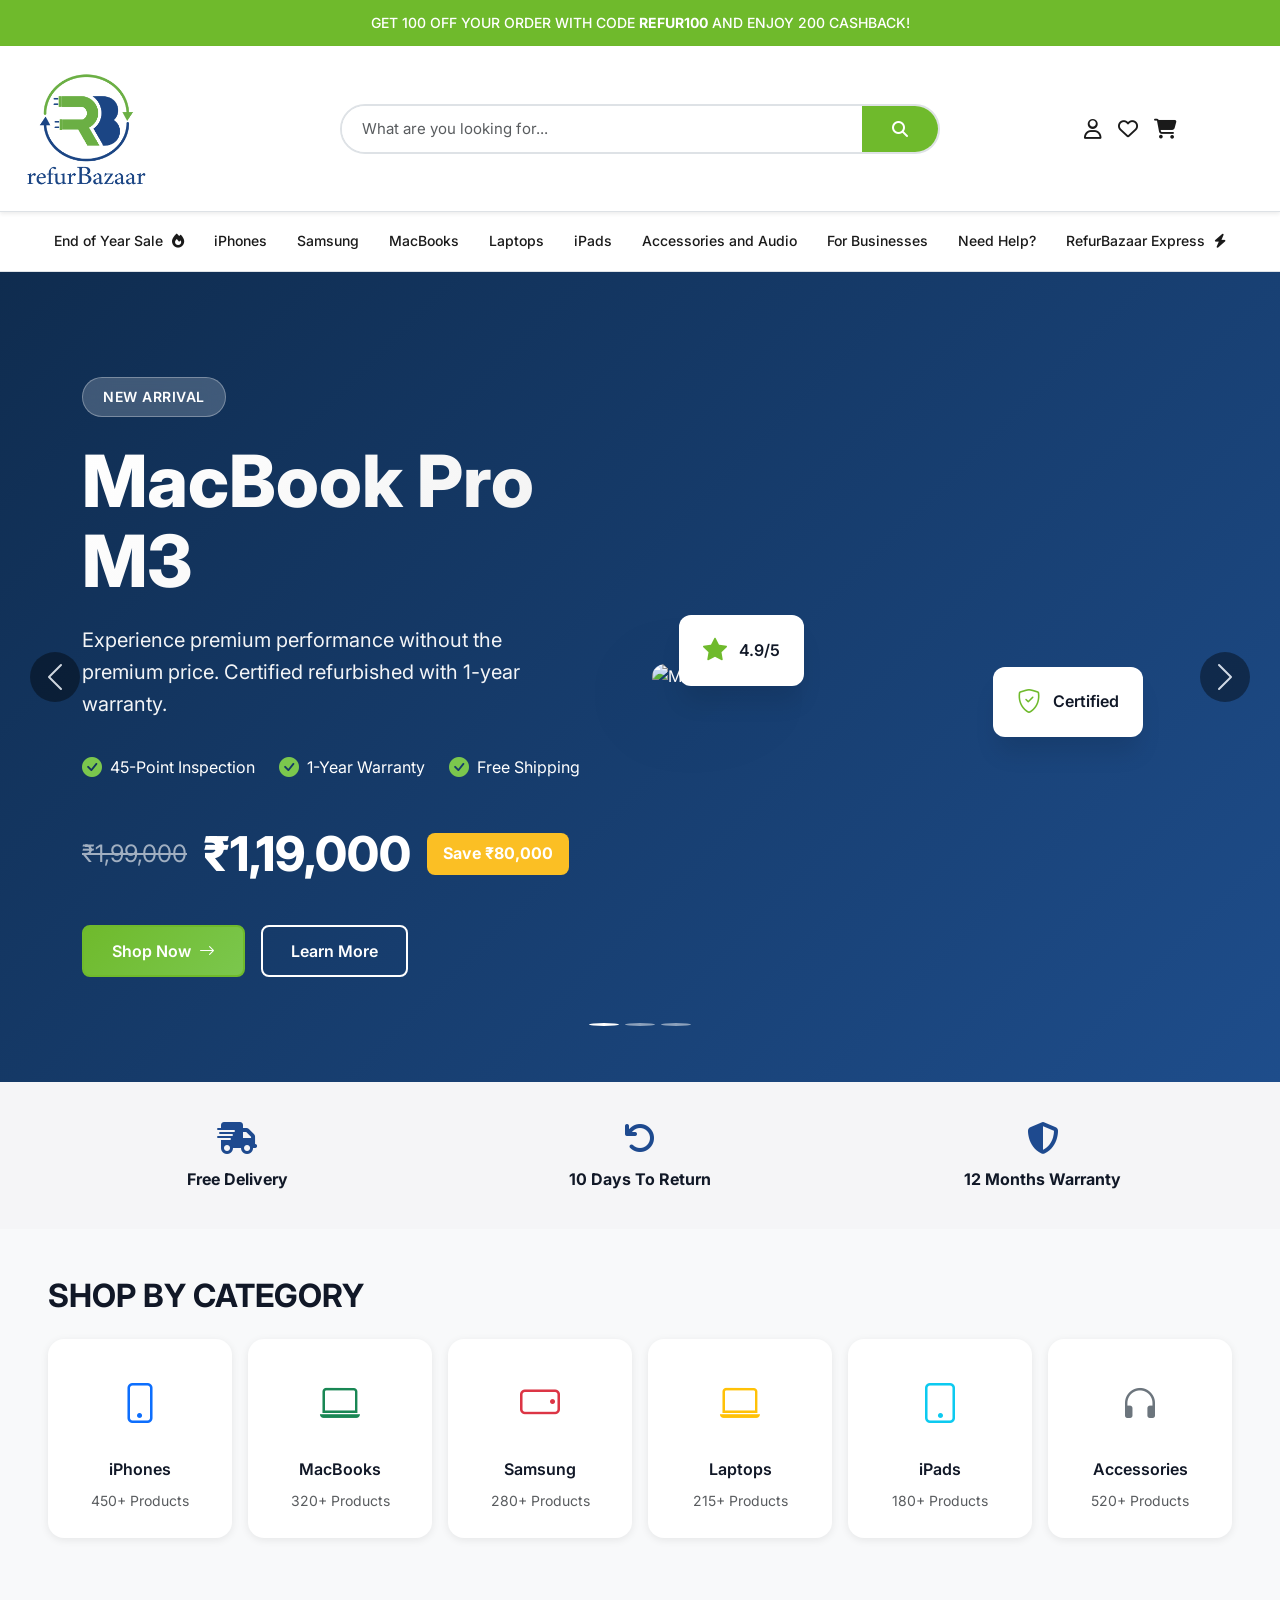
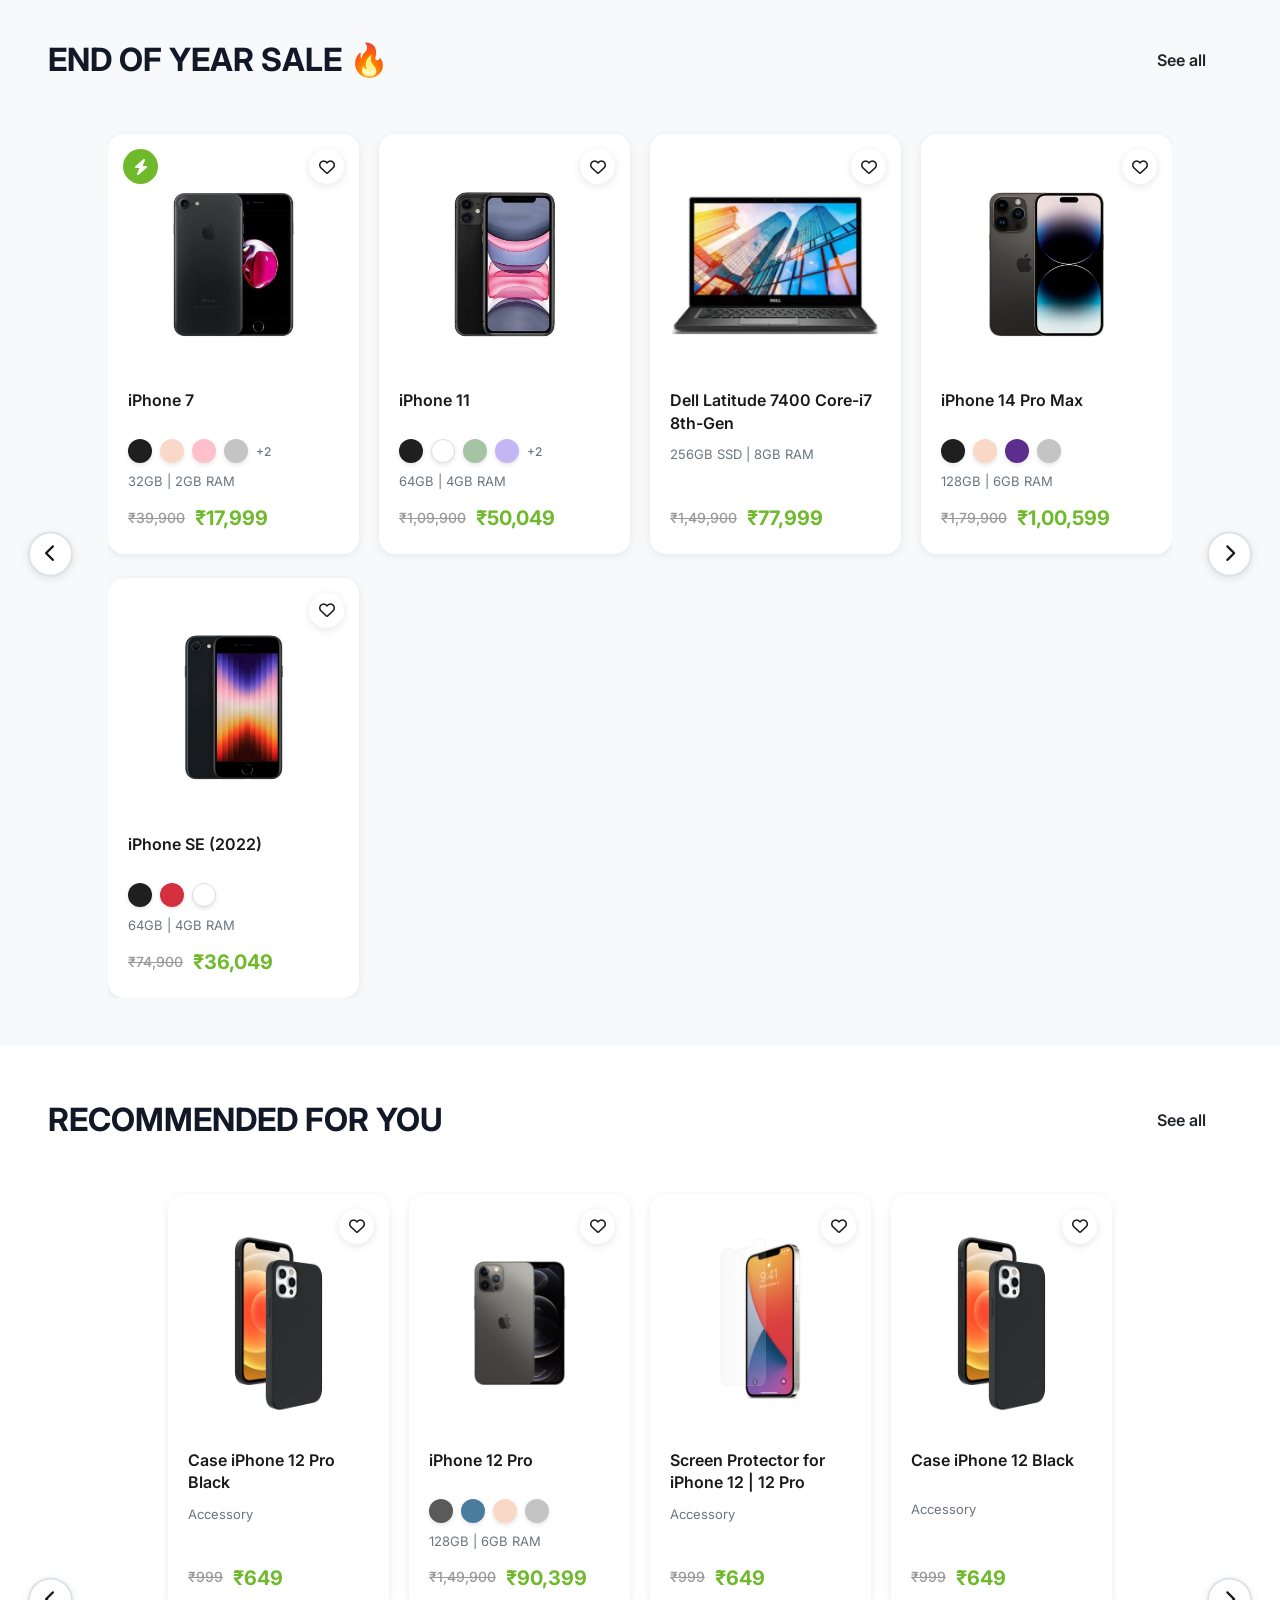
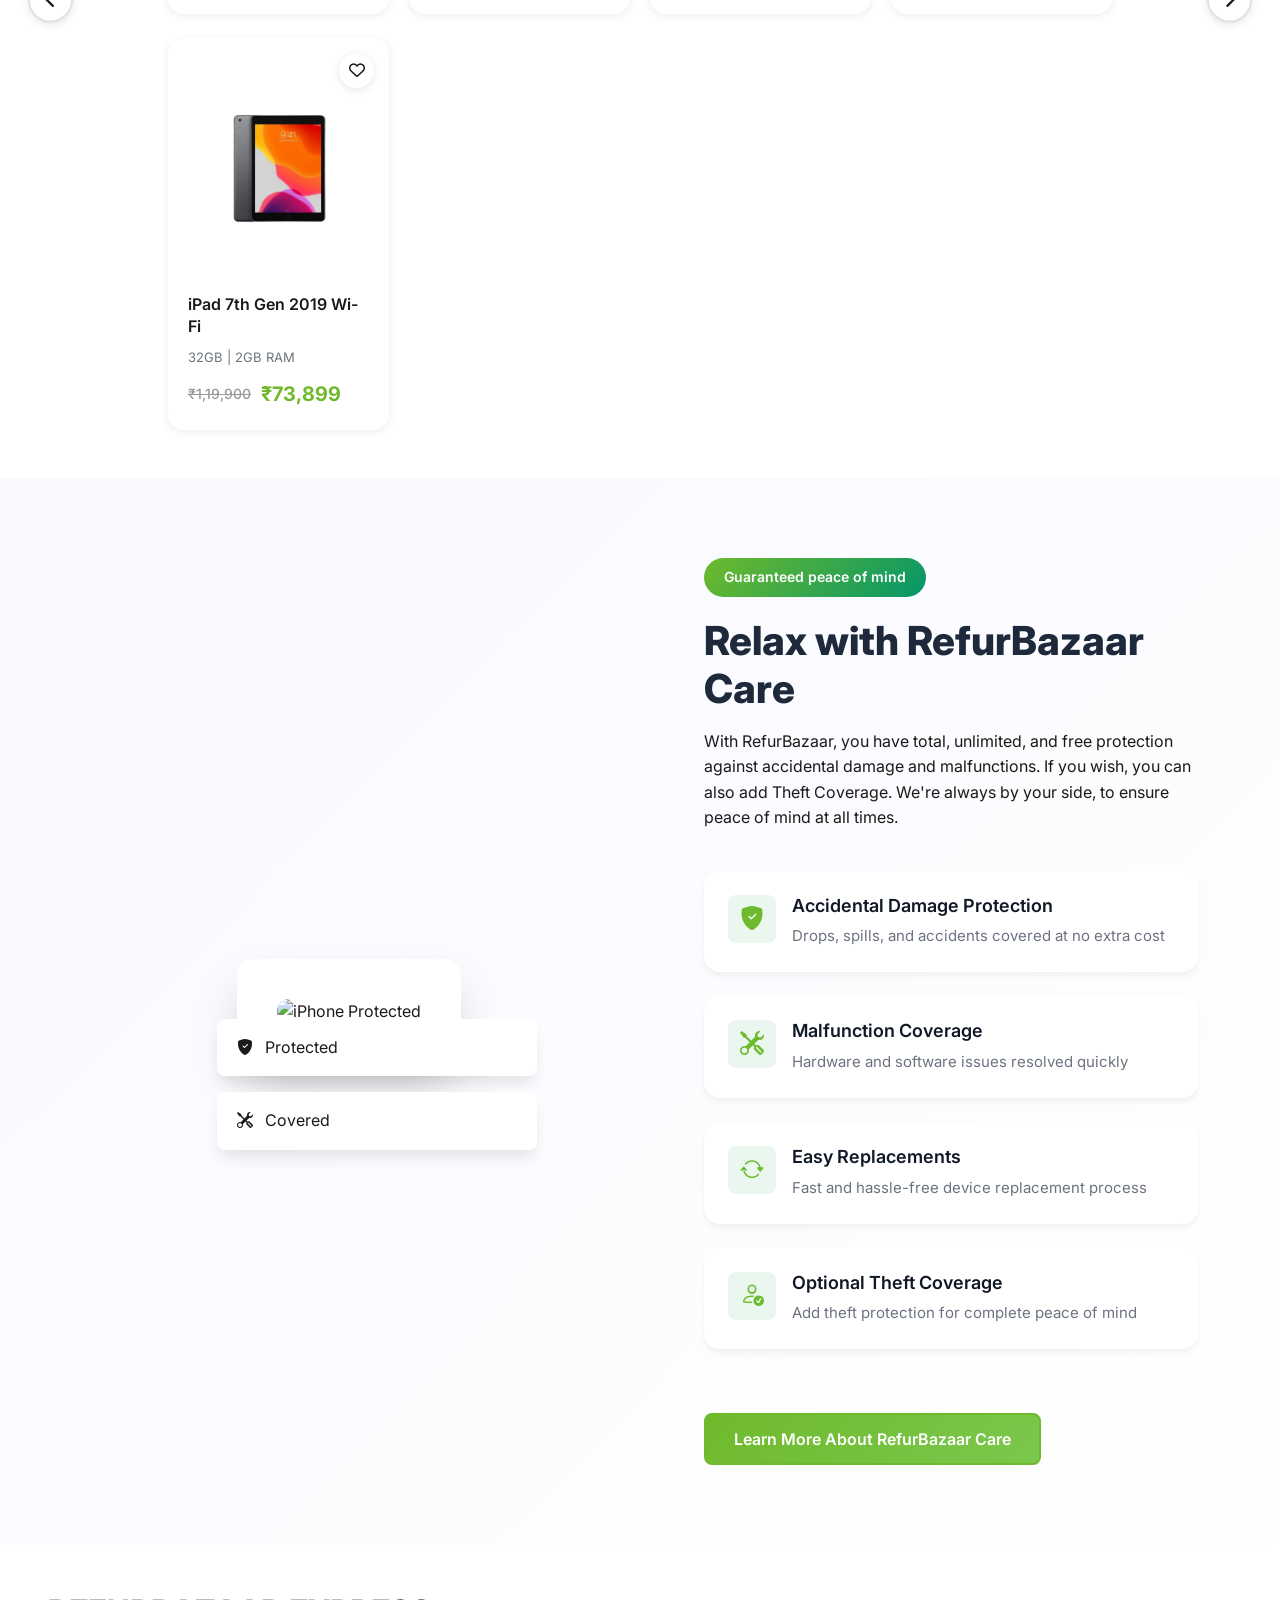
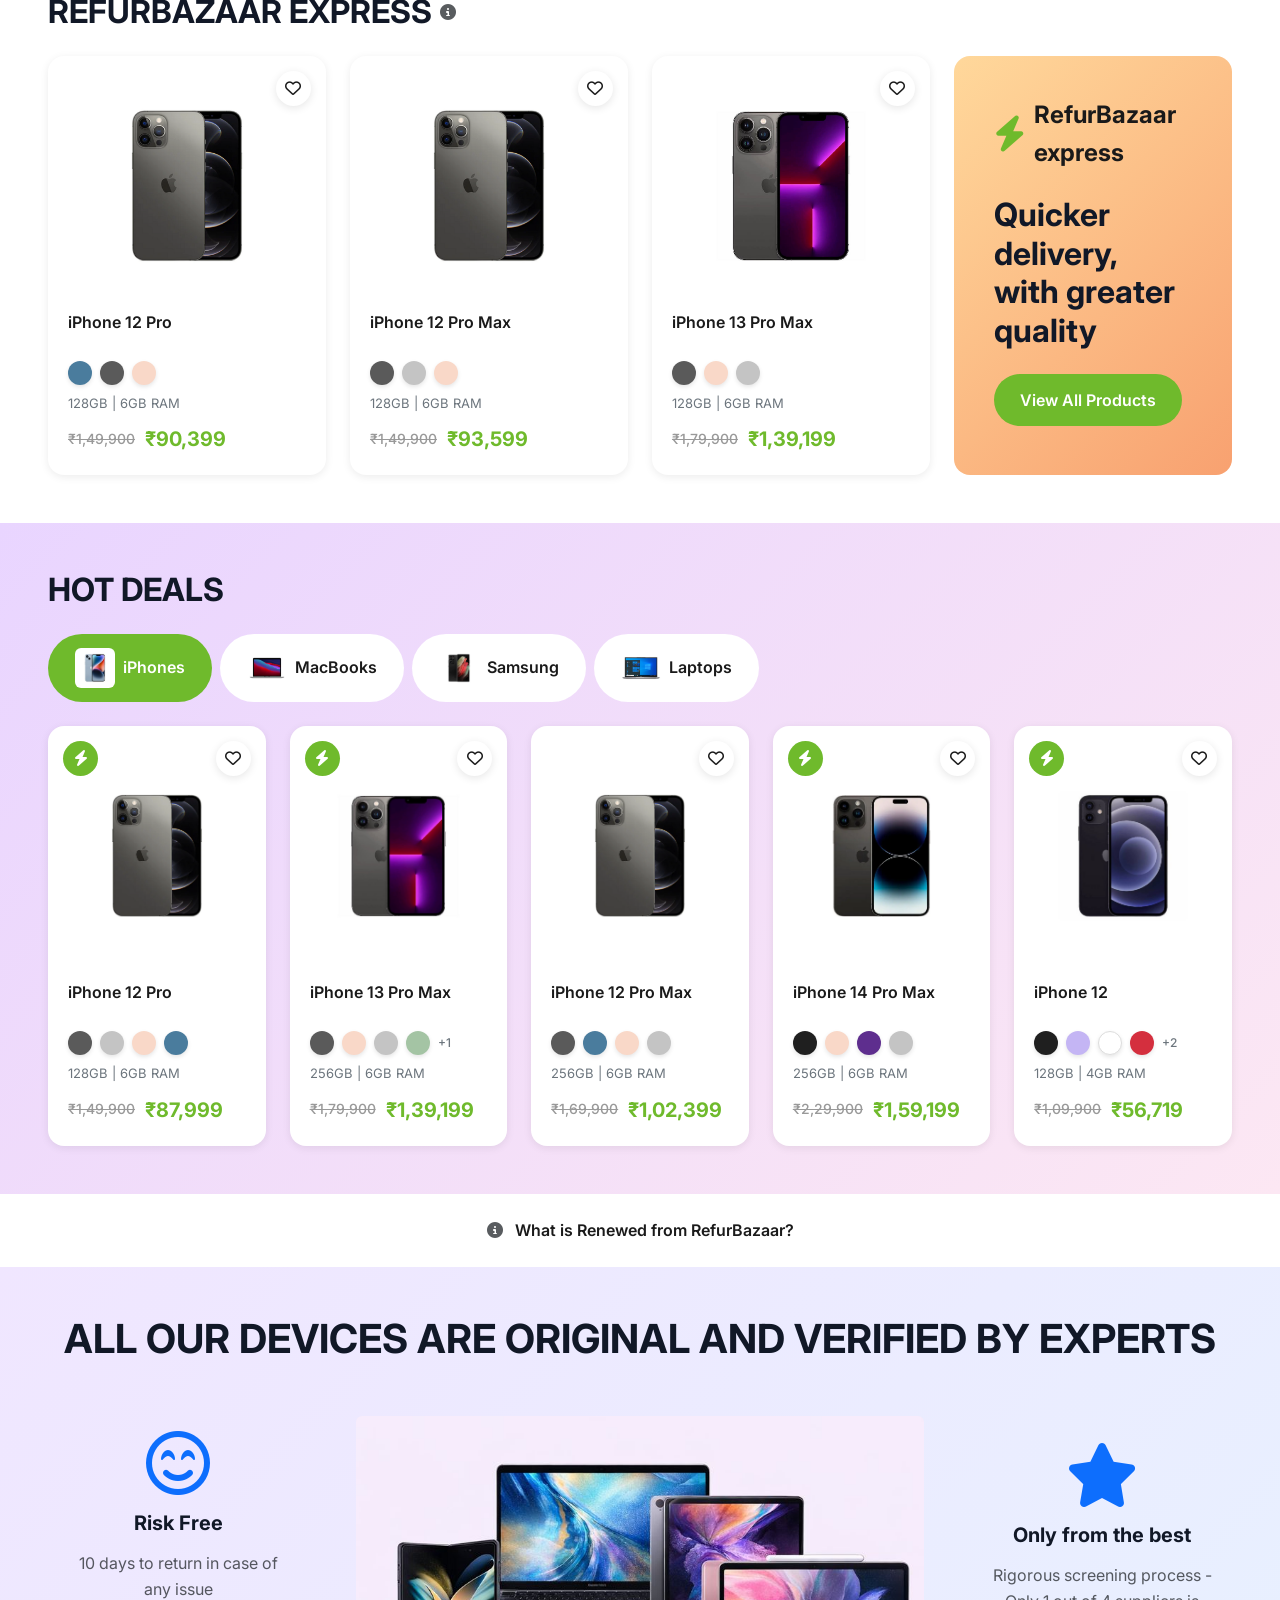
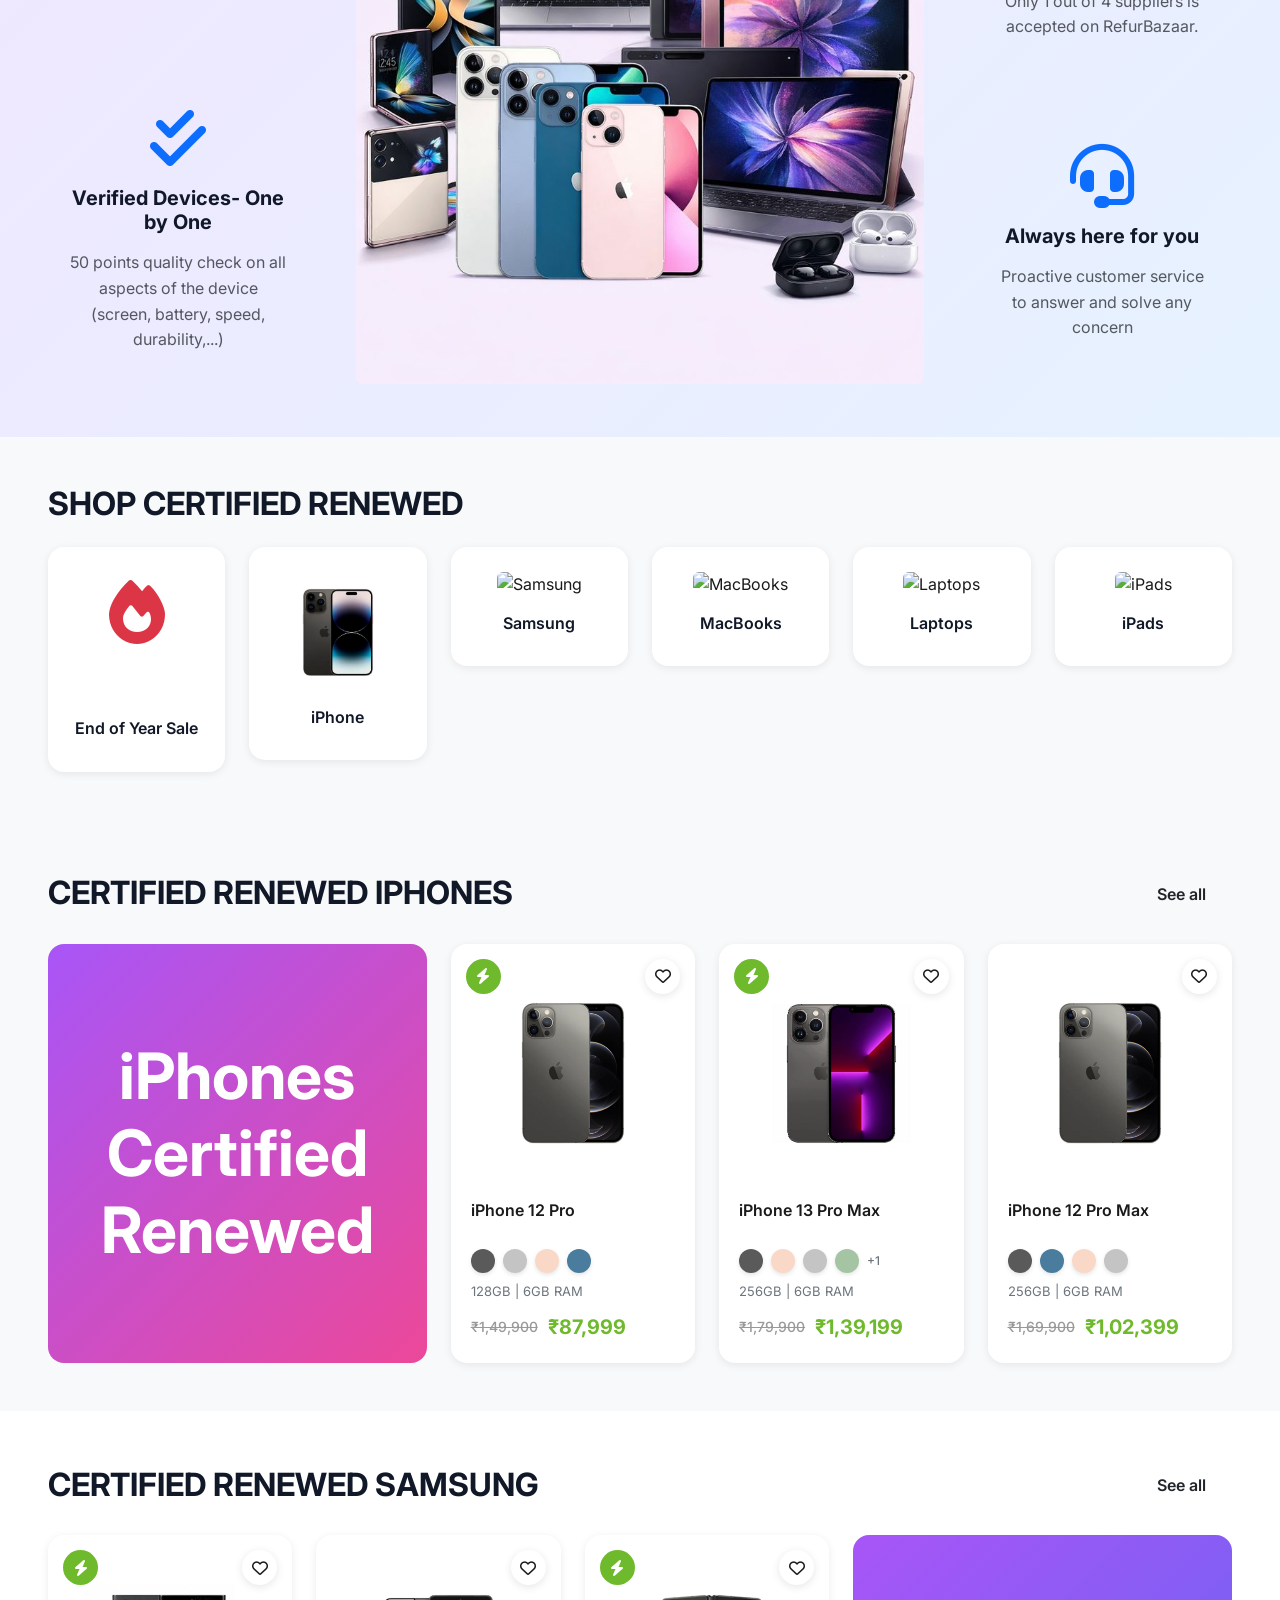
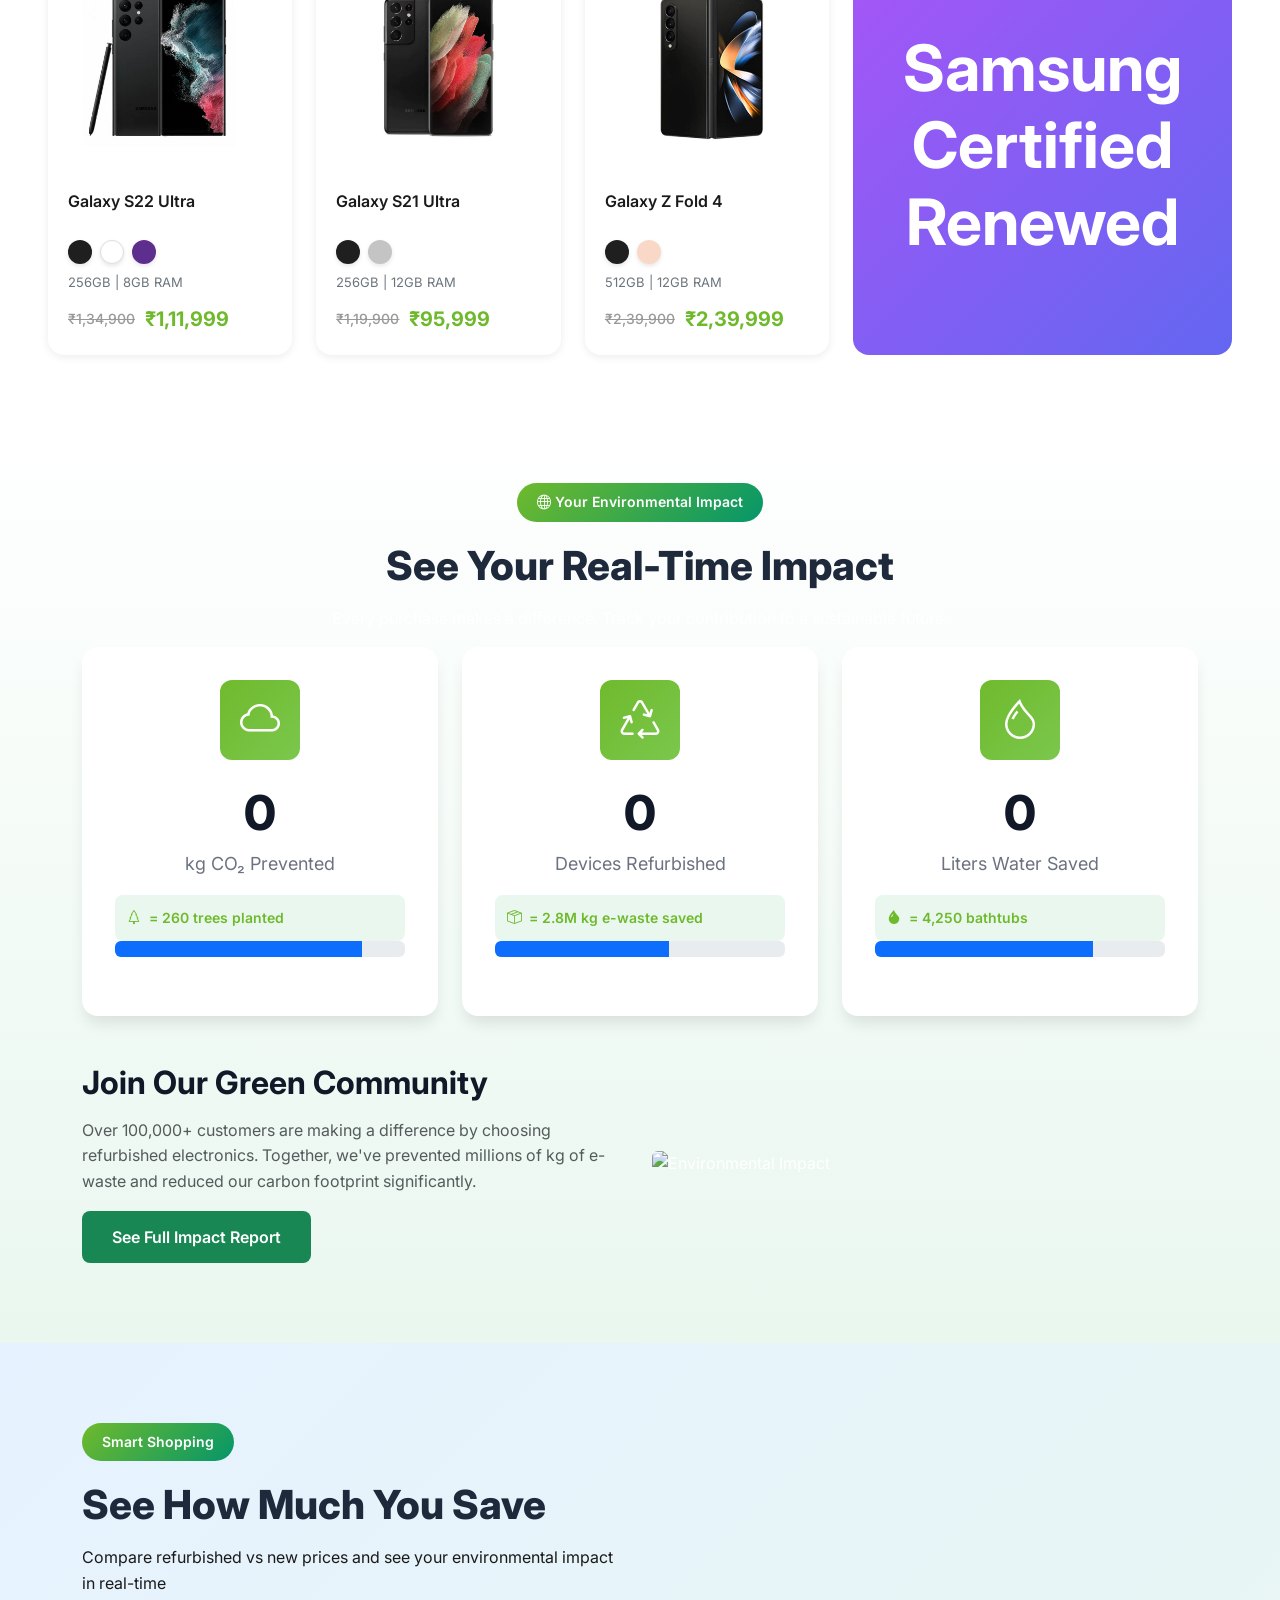
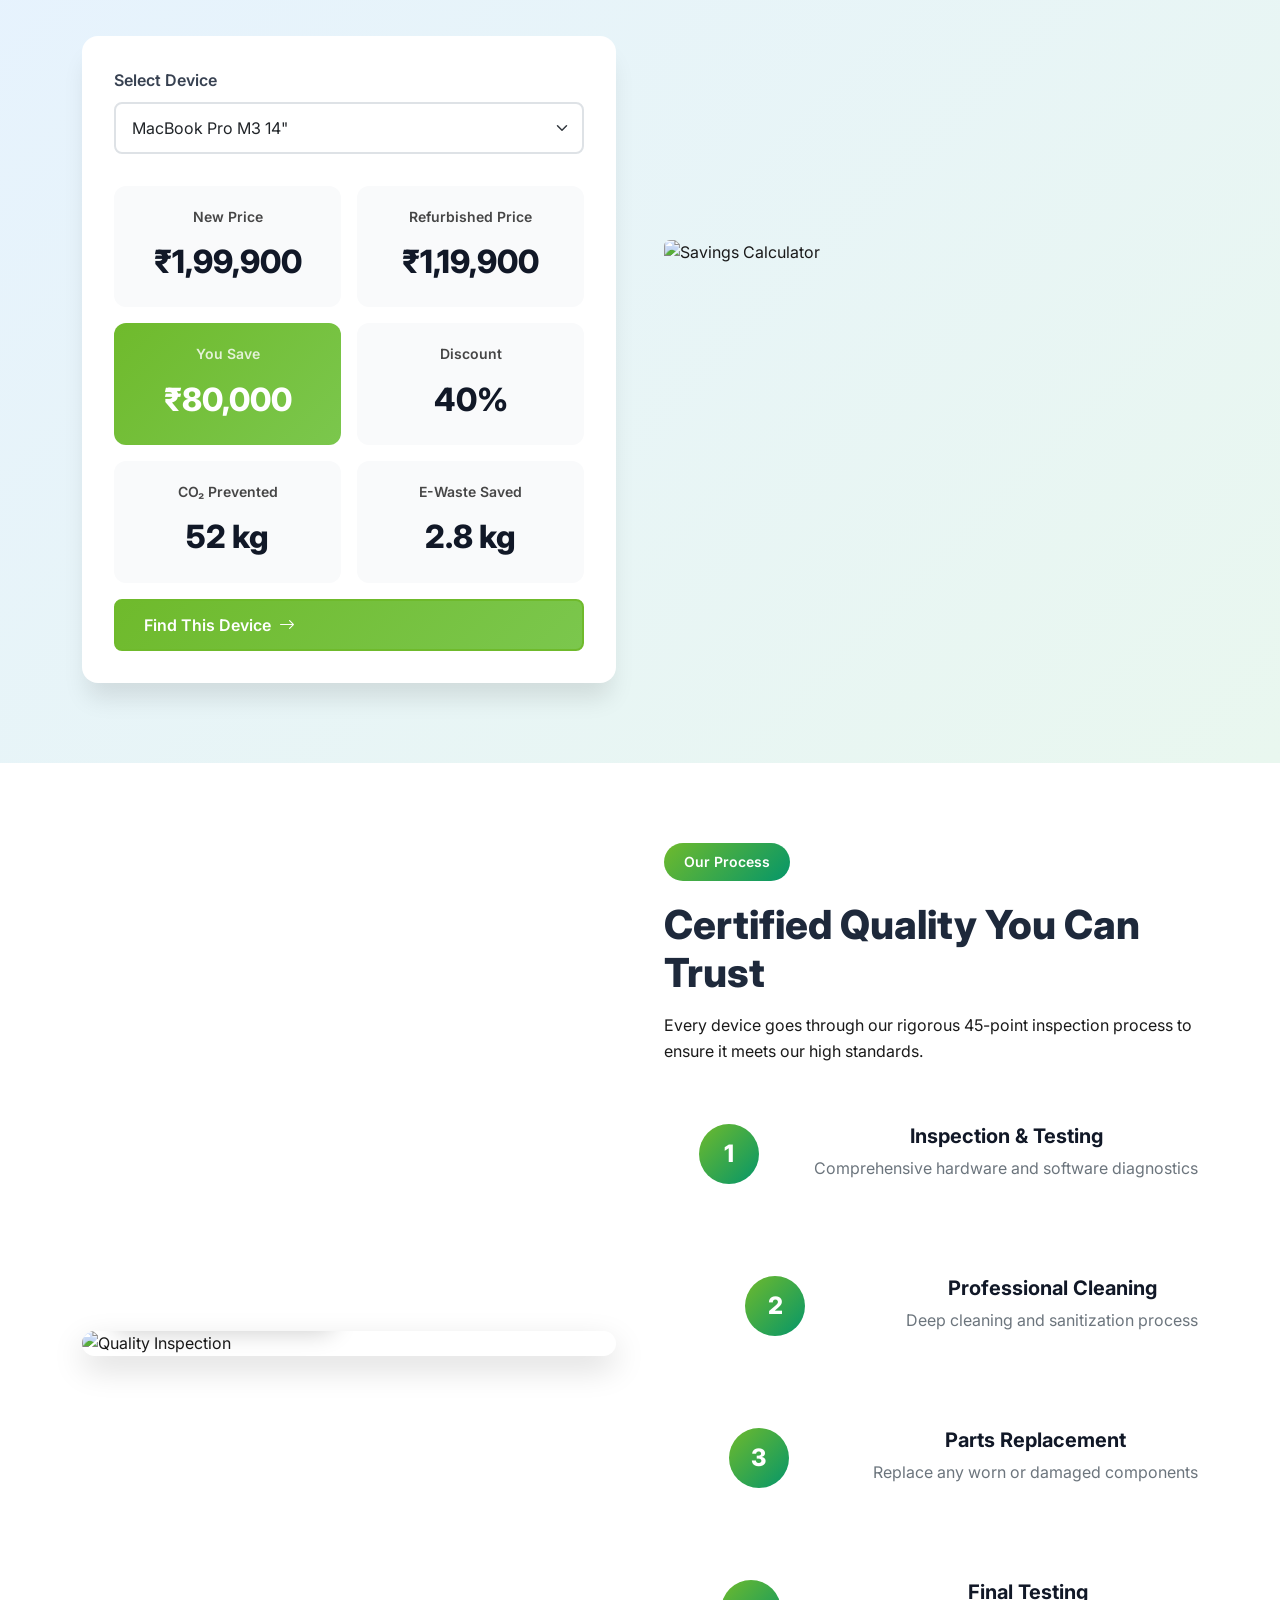
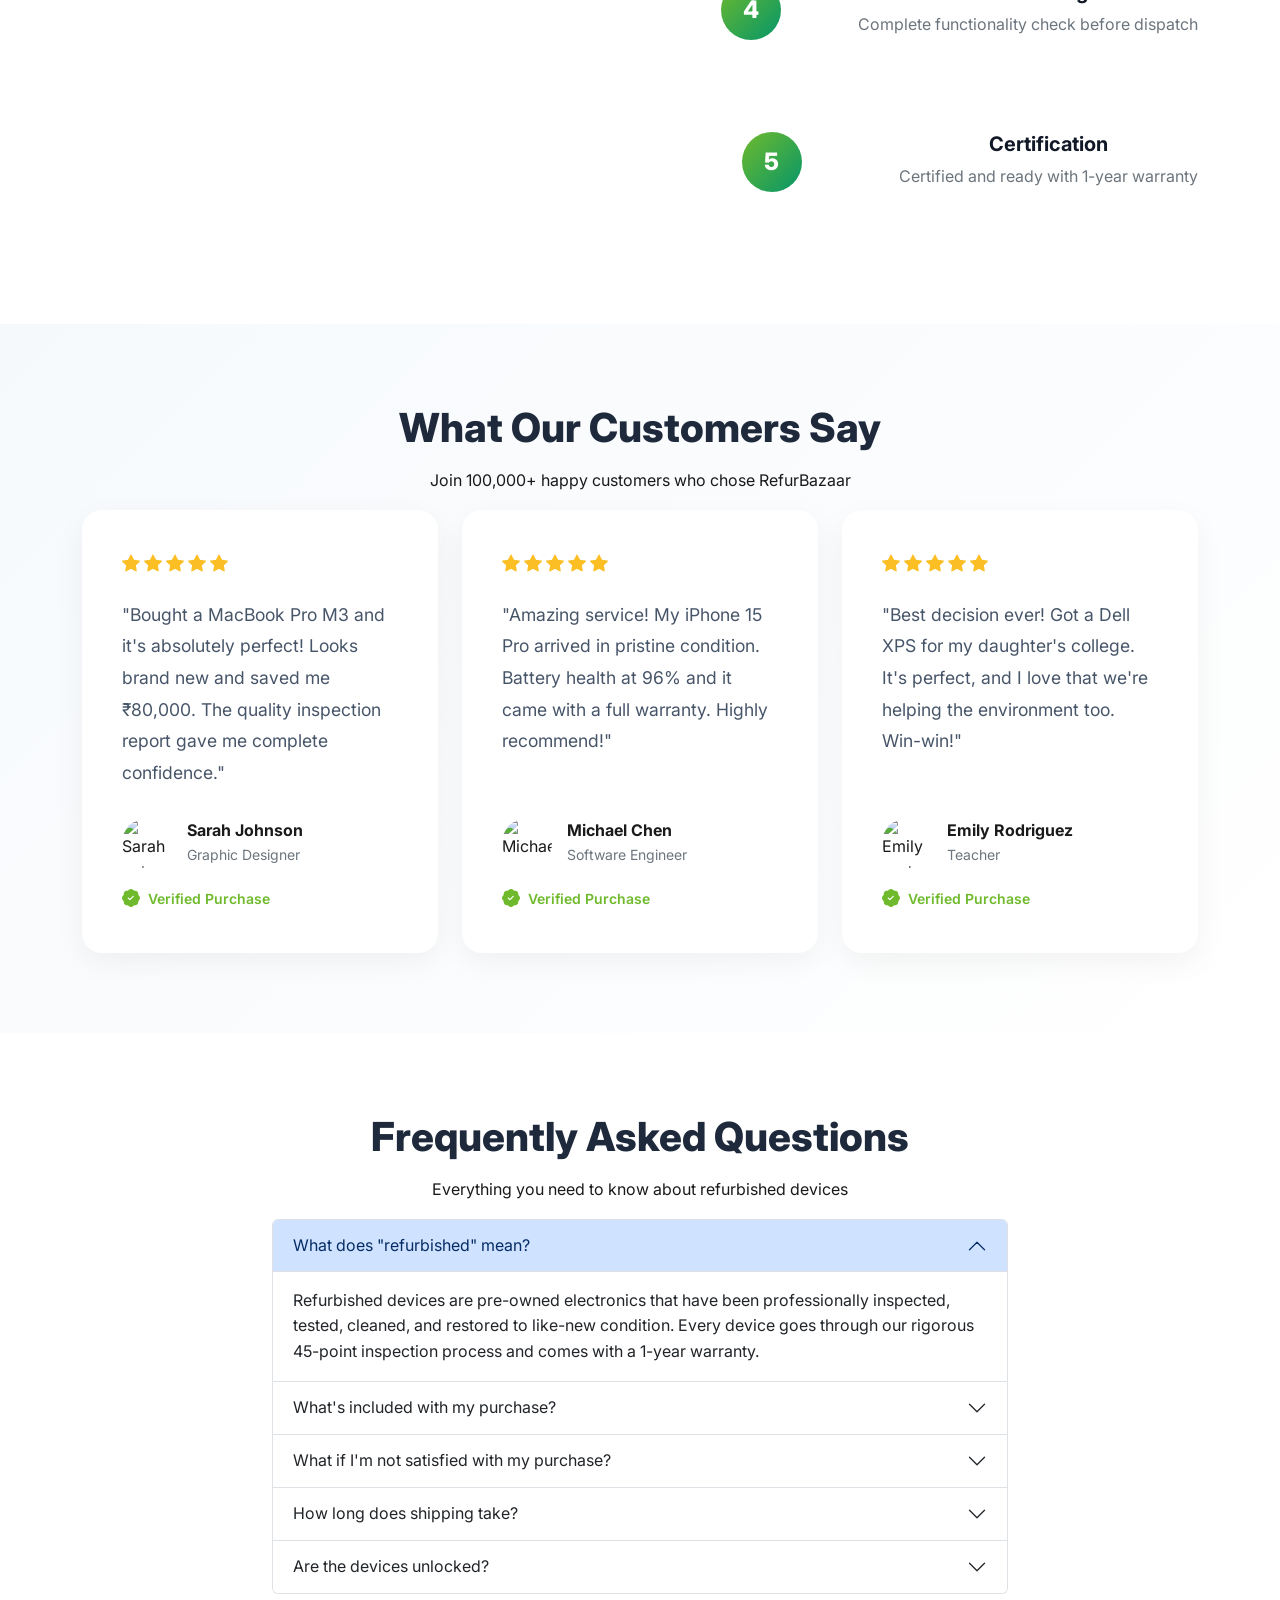
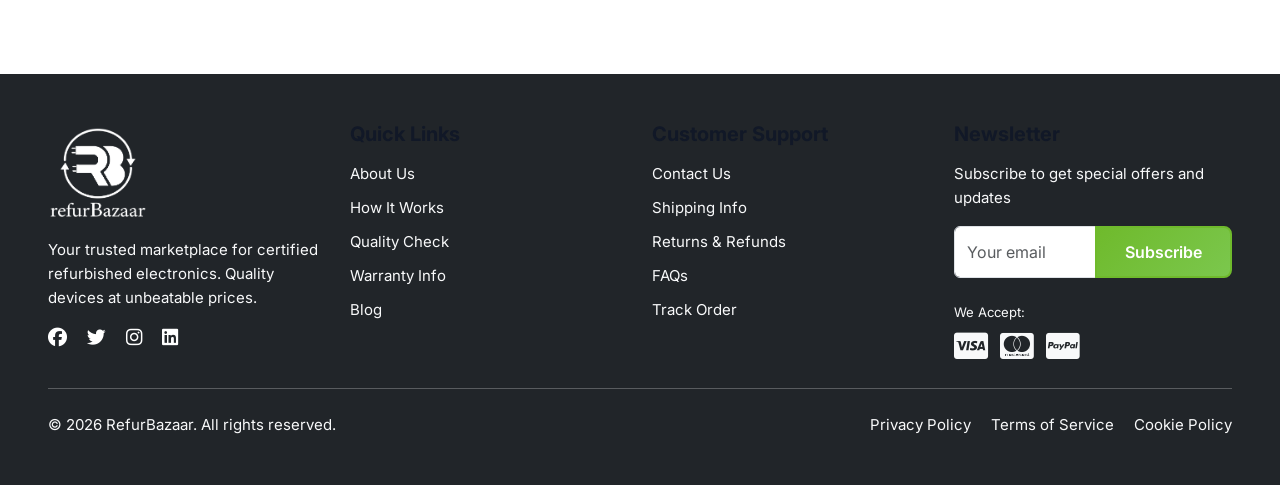
==== commit e3a198fd: "updated" ====
--- a/New_Web/index.html
+++ b/New_Web/index.html
@@ -137,8 +137,7 @@
                                 <div class="col-lg-6">
                                     <div class="slide-content">
                                         <span class="slide-badge">New Arrival</span>
-                                        <h1 class="slide-title text-white">MacBook Pro M3<br><span
-                                                class="gradient-blue-text">Like New, Half Price</span></h1>
+                                        <h1 class="slide-title text-white">MacBook Pro M3</h1>
                                         <p class="slide-description">Experience premium performance without the premium
                                             price. Certified refurbished with 1-year warranty.</p>
                                         <div class="slide-features">
@@ -197,8 +196,7 @@
                                 <div class="col-lg-6">
                                     <div class="slide-content">
                                         <span class="slide-badge">Best Seller</span>
-                                        <h1 class="slide-title text-white">iPhone 15 Pro<br><span
-                                                class="gradient-text">Premium Quality, Smart Price</span></h1>
+                                        <h1 class="slide-title text-white">iPhone 15 Pro</h1>
                                         <p class="slide-description">Get the latest iPhone technology at an unbeatable
                                             price. Every device is thoroughly tested and comes with warranty.</p>
                                         <div class="slide-features">
@@ -232,8 +230,7 @@
                                 </div>
                                 <div class="col-lg-6">
                                     <div class="slide-image">
-                                        <img src="https://images.unsplash.com/photo-1592286927505-2fd0c4a0d3ed?w=800&q=80"
-                                            alt="iPhone" class="floating-image">
+                                        <img src="iPhone 15 Pro Max.png" alt="iPhone" class="floating-image">
                                         <div class="image-badge badge-1">
                                             <i class="bi bi-shield-check"></i>
                                             <span>Certified</span>
@@ -945,6 +942,88 @@
         </div>
     </section>
 
+    <!-- RefurBazaar Care Protection Section -->
+    <section class="care-protection-section">
+        <div class="container">
+            <div class="row align-items-center g-5">
+                <div class="col-lg-6">
+                    <div class="care-visual">
+                        <div class="care-device-mockup">
+                            <img src="https://images.unsplash.com/photo-1556656793-08538906a9f8?w=600&q=80"
+                                alt="iPhone Protected" class="device-image">
+                            <div class="protection-overlay">
+                                <div class="protection-badge">
+                                    <i class="bi bi-shield-fill-check"></i>
+                                    <span>Protected</span>
+                                </div>
+                                <div class="protection-badge">
+                                    <i class="bi bi-tools"></i>
+                                    <span>Covered</span>
+                                </div>
+                            </div>
+                        </div>
+                    </div>
+                </div>
+
+                <div class="col-lg-6">
+                    <div class="care-content">
+                        <span class="section-badge">Guaranteed peace of mind</span>
+                        <h2 class="section-title">Relax with RefurBazaar Care</h2>
+                        <p class="section-description">With RefurBazaar, you have total, unlimited, and free protection
+                            against accidental damage and malfunctions. If you wish, you can also add Theft Coverage.
+                            We're always by your side, to ensure peace of mind at all times.</p>
+
+                        <div class="care-features">
+                            <div class="care-feature">
+                                <div class="feature-icon">
+                                    <i class="bi bi-shield-fill-check"></i>
+                                </div>
+                                <div class="feature-content">
+                                    <h4>Accidental Damage Protection</h4>
+                                    <p>Drops, spills, and accidents covered at no extra cost</p>
+                                </div>
+                            </div>
+
+                            <div class="care-feature">
+                                <div class="feature-icon">
+                                    <i class="bi bi-tools"></i>
+                                </div>
+                                <div class="feature-content">
+                                    <h4>Malfunction Coverage</h4>
+                                    <p>Hardware and software issues resolved quickly</p>
+                                </div>
+                            </div>
+
+                            <div class="care-feature">
+                                <div class="feature-icon">
+                                    <i class="bi bi-arrow-repeat"></i>
+                                </div>
+                                <div class="feature-content">
+                                    <h4>Easy Replacements</h4>
+                                    <p>Fast and hassle-free device replacement process</p>
+                                </div>
+                            </div>
+
+                            <div class="care-feature">
+                                <div class="feature-icon">
+                                    <i class="bi bi-person-check"></i>
+                                </div>
+                                <div class="feature-content">
+                                    <h4>Optional Theft Coverage</h4>
+                                    <p>Add theft protection for complete peace of mind</p>
+                                </div>
+                            </div>
+                        </div>
+
+                        <button class="btn btn-primary btn-lg mt-4">
+                            Learn More About RefurBazaar Care
+                        </button>
+                    </div>
+                </div>
+            </div>
+        </div>
+    </section>
+
     <!-- 9. RefurBazaar Express Section -->
     <section class="express-section py-5">
         <div class="container-fluid px-5">
@@ -962,8 +1041,7 @@
                                 <div class="wishlist-btn">
                                     <i class="far fa-heart"></i>
                                 </div>
-                                <img src="https://images.unsplash.com/photo-1605787020600-b9ebd5df1d07?w=400"
-                                    alt="iPhone 12 Pro" class="product-img">
+                                <img src="iPhone 12 Pro.png" alt="iPhone 12 Pro" class="product-img">
                                 <h5 class="product-title">iPhone 12 Pro</h5>
                                 <div class="color-options mb-2">
                                     <span class="color-dot" style="background: #4a7c9d;"></span>
@@ -983,9 +1061,8 @@
                                 <div class="wishlist-btn">
                                     <i class="far fa-heart"></i>
                                 </div>
-                                <img src="https://images.unsplash.com/photo-1605787020600-b9ebd5df1d07?w=400"
-                                    alt="iPhone 12 Pro" class="product-img">
-                                <h5 class="product-title">iPhone 12 Pro</h5>
+                                <img src="iPhone 12 Pro Max.png" alt="iPhone 12 Pro" class="product-img">
+                                <h5 class="product-title">iPhone 12 Pro Max</h5>
                                 <div class="color-options mb-2">
                                     <span class="color-dot" style="background: #5a5a5a;"></span>
                                     <span class="color-dot" style="background: #c4c4c4;"></span>
@@ -1004,8 +1081,7 @@
                                 <div class="wishlist-btn">
                                     <i class="far fa-heart"></i>
                                 </div>
-                                <img src="https://images.unsplash.com/photo-1632661674361-536a86d2432c?w=400"
-                                    alt="iPhone 13 Pro Max" class="product-img">
+                                <img src="iPhone 13 Pro Max.png" alt="iPhone 13 Pro Max" class="product-img">
                                 <h5 class="product-title">iPhone 13 Pro Max</h5>
                                 <div class="color-options mb-2">
                                     <span class="color-dot" style="background: #5a5a5a;"></span>
@@ -1513,7 +1589,7 @@
                 </div>
 
                 <div class="col-lg-6 d-flex align-items-center justify-content-center">
-                    <img src="image.png" alt="Verified Devices" class="img-fluid rounded">
+                    <img src="main_image.jpeg" alt="Verified Devices" class="img-fluid rounded">
                 </div>
 
                 <div class="col-lg-3">
@@ -1549,6 +1625,7 @@
                         <div class="category-icon mb-3">
                             <i class="fas fa-fire fa-4x text-danger"></i>
                         </div>
+                        <br><br>
                         <h6 class="fw-semibold">End of Year Sale</h6>
                     </div>
                 </div>
@@ -1780,88 +1857,6 @@
                         <div class="text-center">
                             <h3 class="display-3 fw-bold text-white mb-0">Samsung<br>Certified<br>Renewed</h3>
                         </div>
-                    </div>
-                </div>
-            </div>
-        </div>
-    </section>
-
-    <!-- RefurBazaar Care Protection Section -->
-    <section class="care-protection-section">
-        <div class="container">
-            <div class="row align-items-center g-5">
-                <div class="col-lg-6">
-                    <div class="care-visual">
-                        <div class="care-device-mockup">
-                            <img src="https://images.unsplash.com/photo-1556656793-08538906a9f8?w=600&q=80"
-                                alt="iPhone Protected" class="device-image">
-                            <div class="protection-overlay">
-                                <div class="protection-badge">
-                                    <i class="bi bi-shield-fill-check"></i>
-                                    <span>Protected</span>
-                                </div>
-                                <div class="protection-badge">
-                                    <i class="bi bi-tools"></i>
-                                    <span>Covered</span>
-                                </div>
-                            </div>
-                        </div>
-                    </div>
-                </div>
-
-                <div class="col-lg-6">
-                    <div class="care-content">
-                        <span class="section-badge">Guaranteed peace of mind</span>
-                        <h2 class="section-title">Relax with RefurBazaar Care</h2>
-                        <p class="section-description">With RefurBazaar, you have total, unlimited, and free protection
-                            against accidental damage and malfunctions. If you wish, you can also add Theft Coverage.
-                            We're always by your side, to ensure peace of mind at all times.</p>
-
-                        <div class="care-features">
-                            <div class="care-feature">
-                                <div class="feature-icon">
-                                    <i class="bi bi-shield-fill-check"></i>
-                                </div>
-                                <div class="feature-content">
-                                    <h4>Accidental Damage Protection</h4>
-                                    <p>Drops, spills, and accidents covered at no extra cost</p>
-                                </div>
-                            </div>
-
-                            <div class="care-feature">
-                                <div class="feature-icon">
-                                    <i class="bi bi-tools"></i>
-                                </div>
-                                <div class="feature-content">
-                                    <h4>Malfunction Coverage</h4>
-                                    <p>Hardware and software issues resolved quickly</p>
-                                </div>
-                            </div>
-
-                            <div class="care-feature">
-                                <div class="feature-icon">
-                                    <i class="bi bi-arrow-repeat"></i>
-                                </div>
-                                <div class="feature-content">
-                                    <h4>Easy Replacements</h4>
-                                    <p>Fast and hassle-free device replacement process</p>
-                                </div>
-                            </div>
-
-                            <div class="care-feature">
-                                <div class="feature-icon">
-                                    <i class="bi bi-person-check"></i>
-                                </div>
-                                <div class="feature-content">
-                                    <h4>Optional Theft Coverage</h4>
-                                    <p>Add theft protection for complete peace of mind</p>
-                                </div>
-                            </div>
-                        </div>
-
-                        <button class="btn btn-primary btn-lg mt-4">
-                            Learn More About RefurBazaar Care
-                        </button>
                     </div>
                 </div>
             </div>
@@ -2114,7 +2109,7 @@
     <section class="testimonials-section">
         <div class="container">
             <div class="section-header text-center">
-                <span class="section-badge">Customer Reviews</span>
+                <!-- <span class="section-badge">Customer Reviews</span> -->
                 <h2 class="section-title">What Our Customers Say</h2>
                 <p class="section-description">Join 100,000+ happy customers who chose RefurBazaar</p>
             </div>
@@ -2202,7 +2197,7 @@
     <section class="faq-section">
         <div class="container">
             <div class="section-header text-center">
-                <span class="section-badge">Have Questions?</span>
+                <!-- <span class="section-badge">Have Questions?</span> -->
                 <h2 class="section-title">Frequently Asked Questions</h2>
                 <p class="section-description">Everything you need to know about refurbished devices</p>
             </div>
@@ -2293,7 +2288,7 @@
     </section>
 
     <!-- Newsletter Section -->
-    <section class="newsletter-section">
+    <!-- <section class="newsletter-section">
         <div class="container">
             <div class="newsletter-content">
                 <div class="row align-items-center">
@@ -2316,7 +2311,7 @@
                 </div>
             </div>
         </div>
-    </section>
+    </section> -->
 
     <!-- Footer -->
     <footer class="footer py-5 bg-dark text-white">
--- a/New_Web/styles.css
+++ b/New_Web/styles.css
@@ -118,7 +118,7 @@
 
 /* Promotional Banner */
 .promo-banner {
-  background: var(--accent-pink);
+  background: var(--primary-green);
   color: white;
   padding: 12px 0;
   font-size: 14px;
@@ -1578,6 +1578,7 @@
   max-width: 100%;
   height: auto;
   filter: drop-shadow(0 20px 40px rgba(0, 0, 0, 0.3));
+  border-radius: 30px;
 }
 
 @keyframes float {
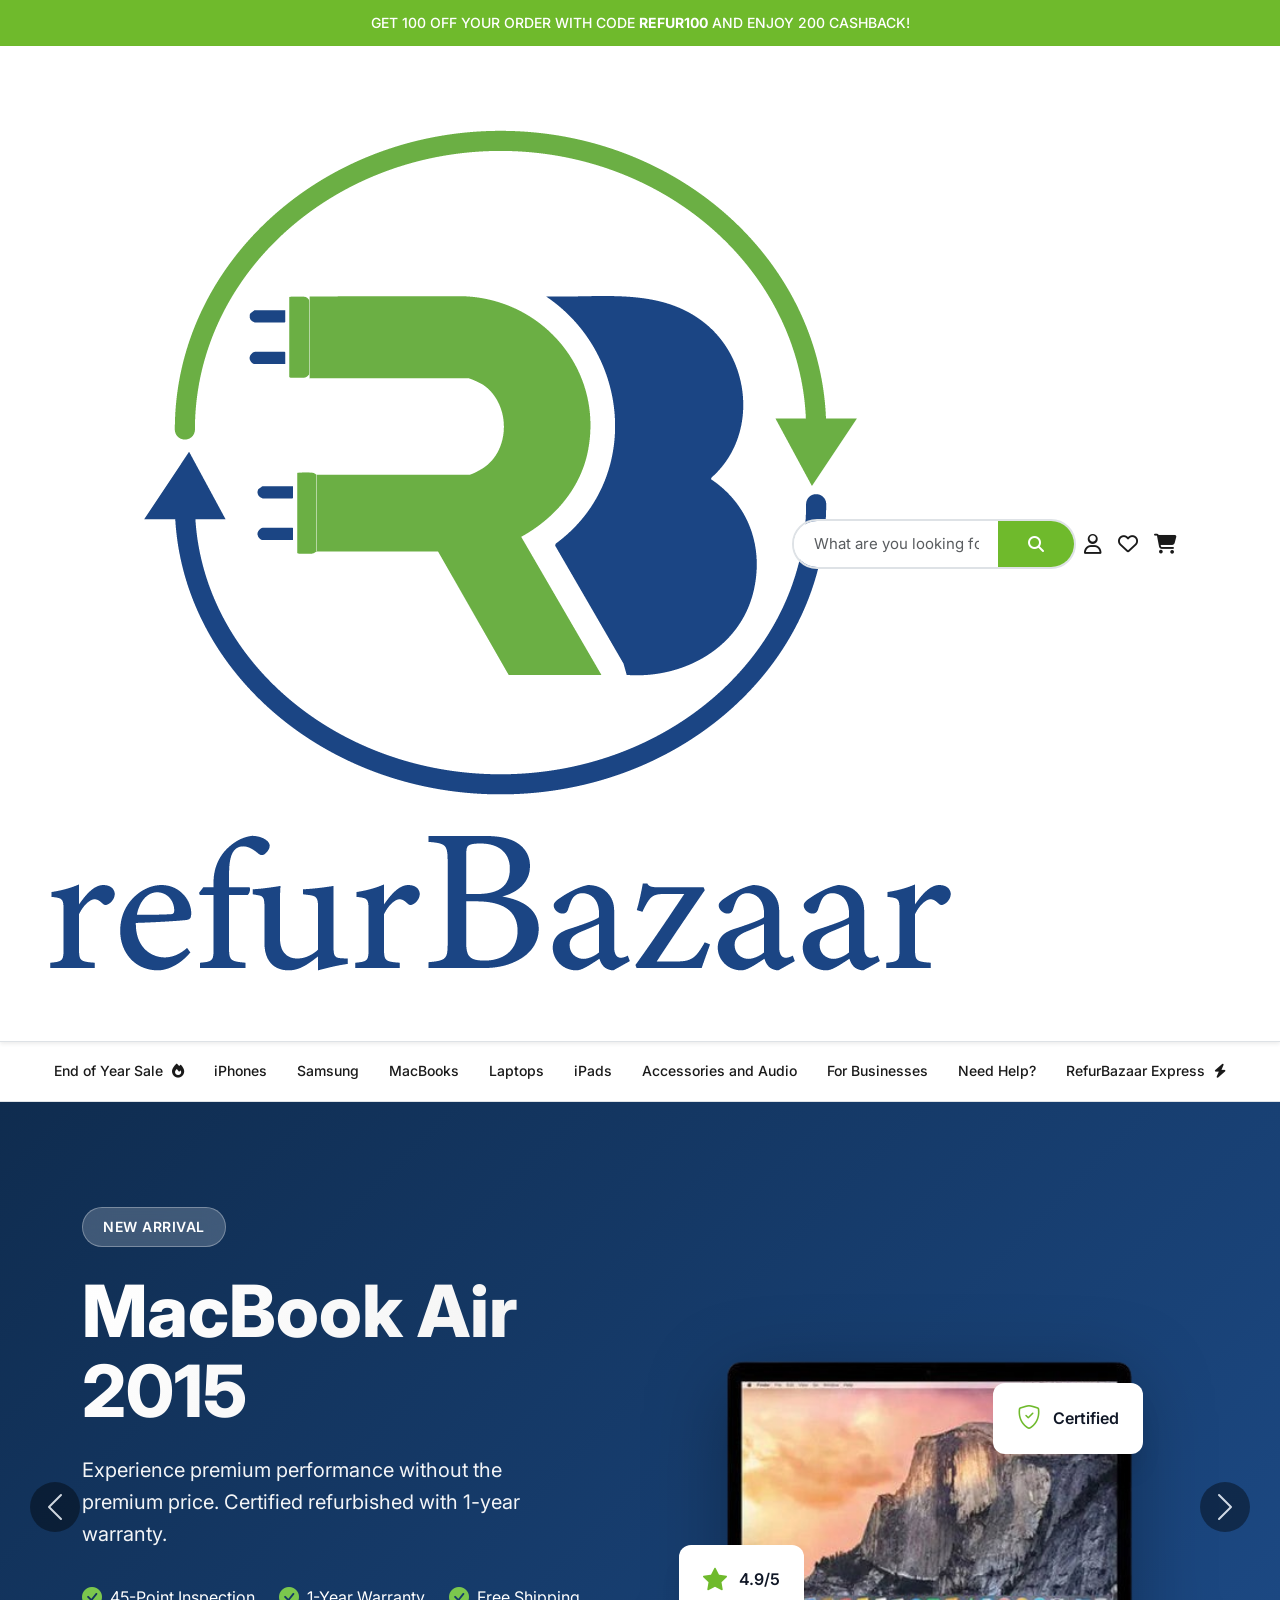
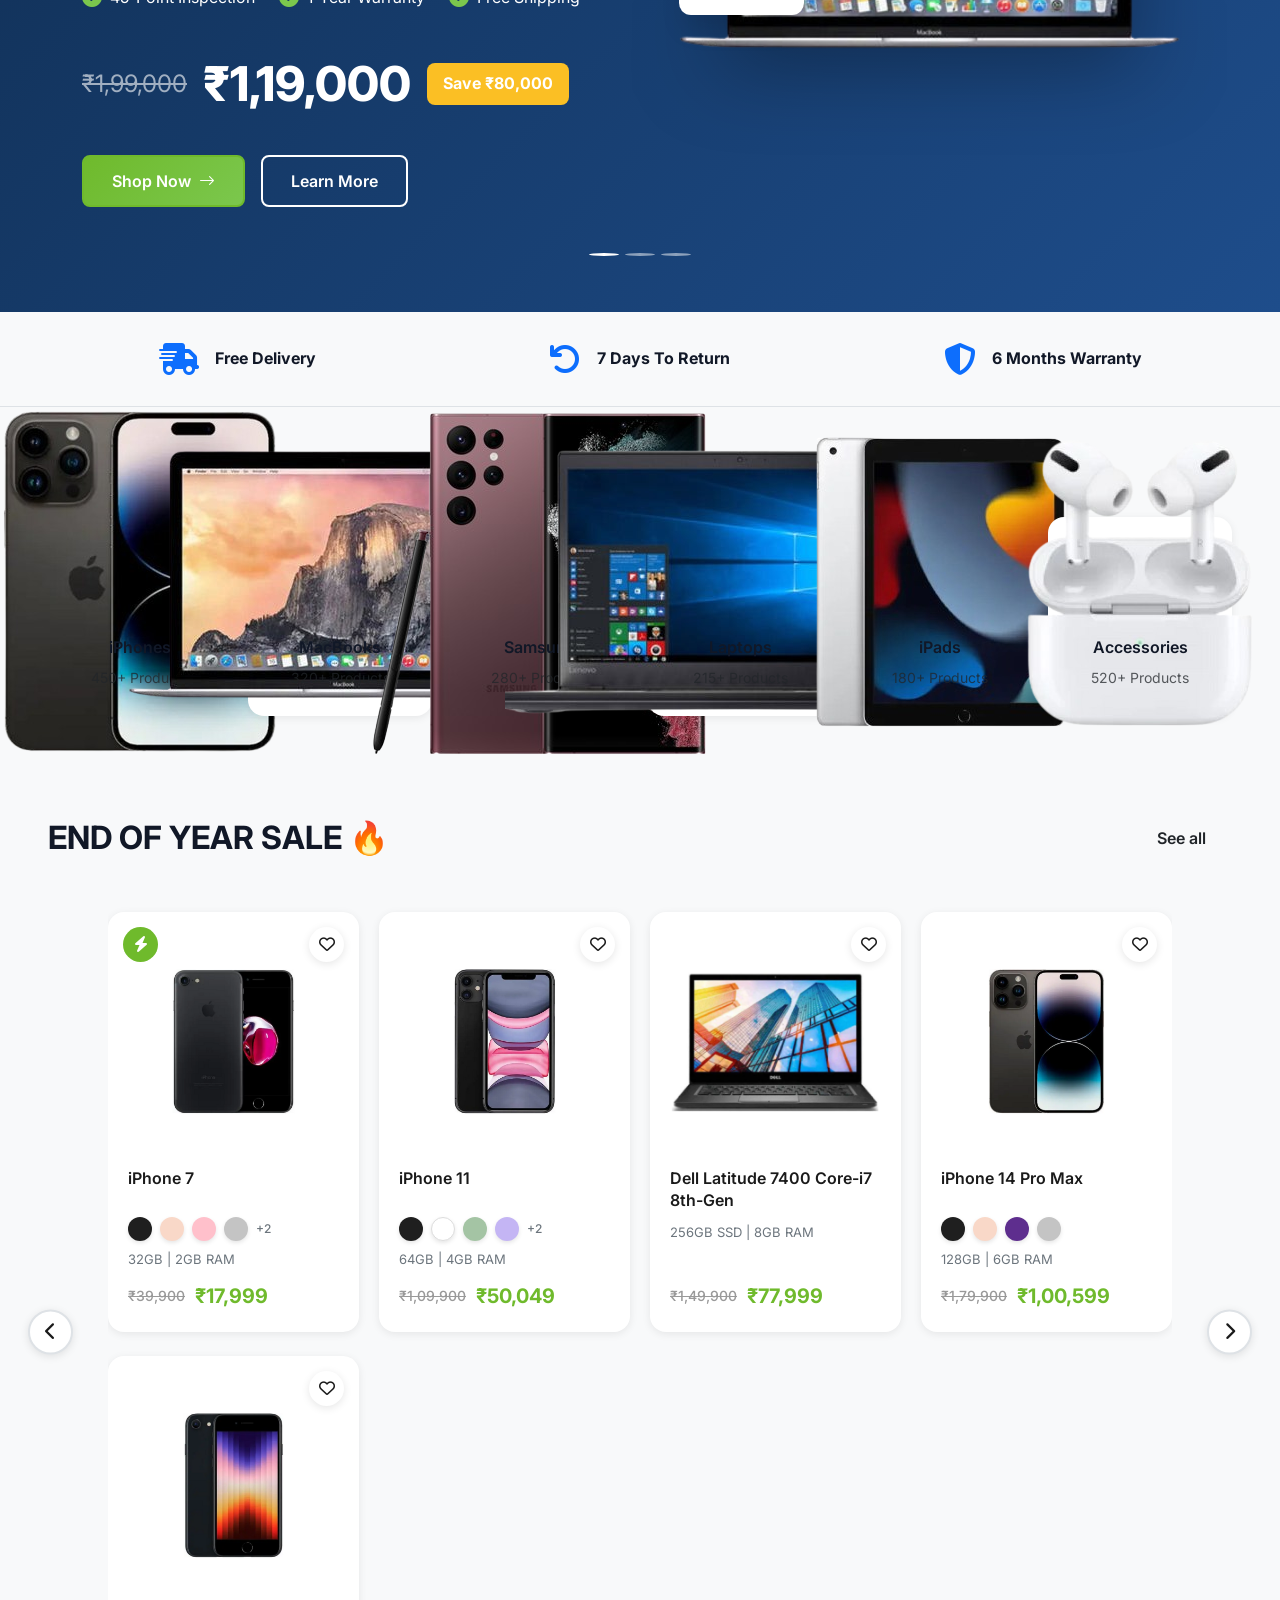
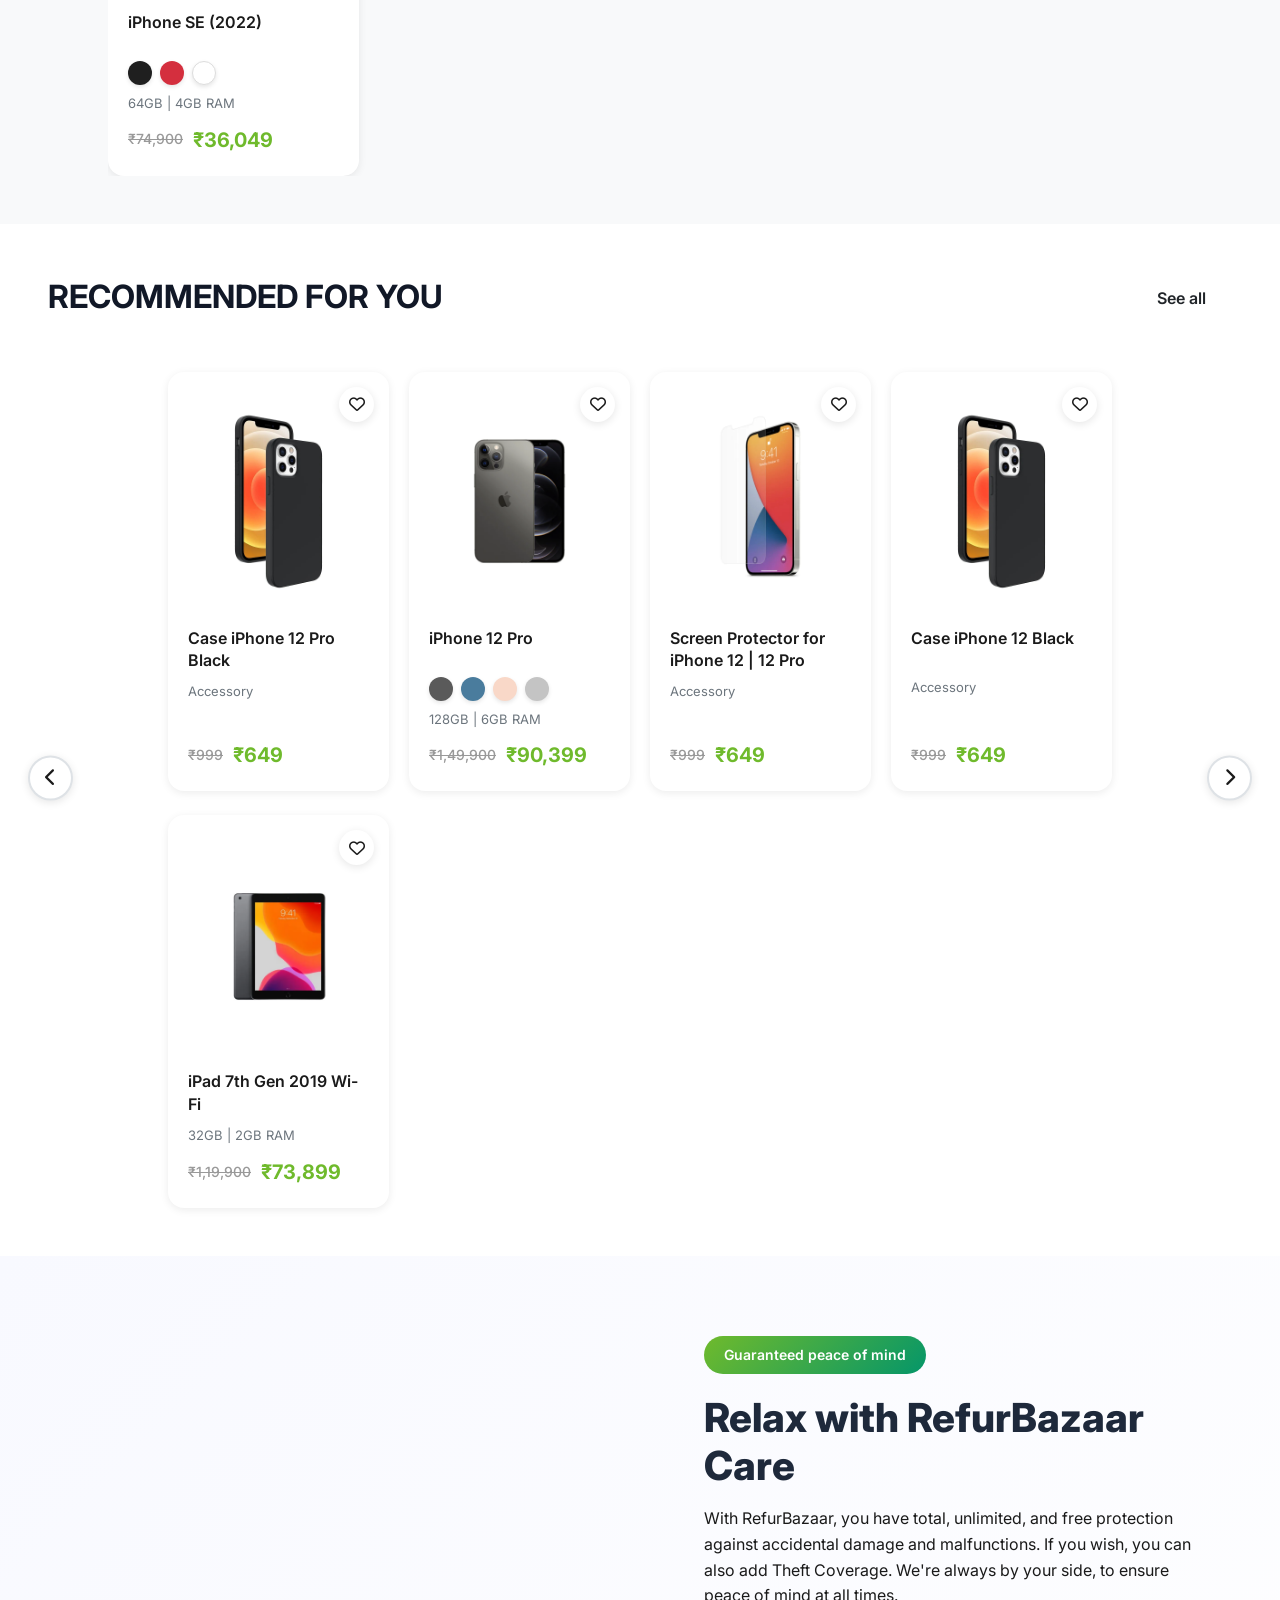
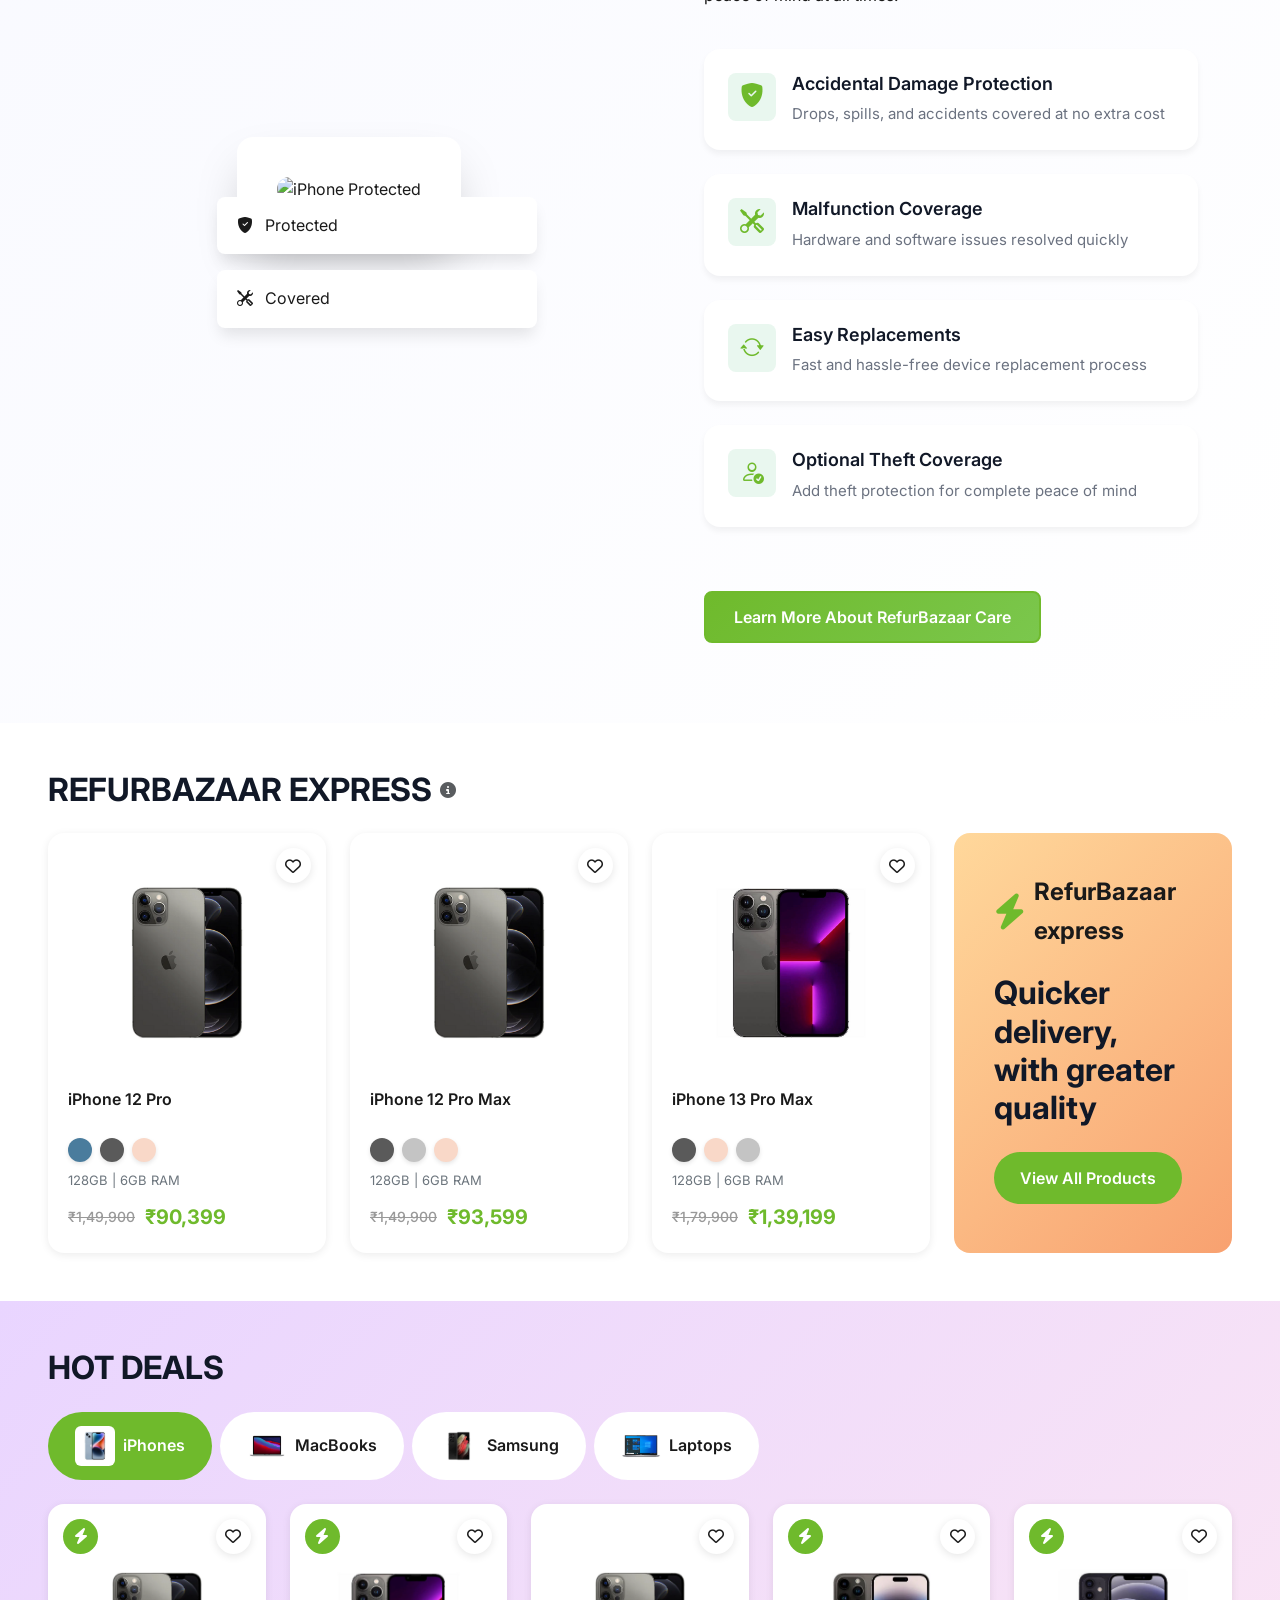
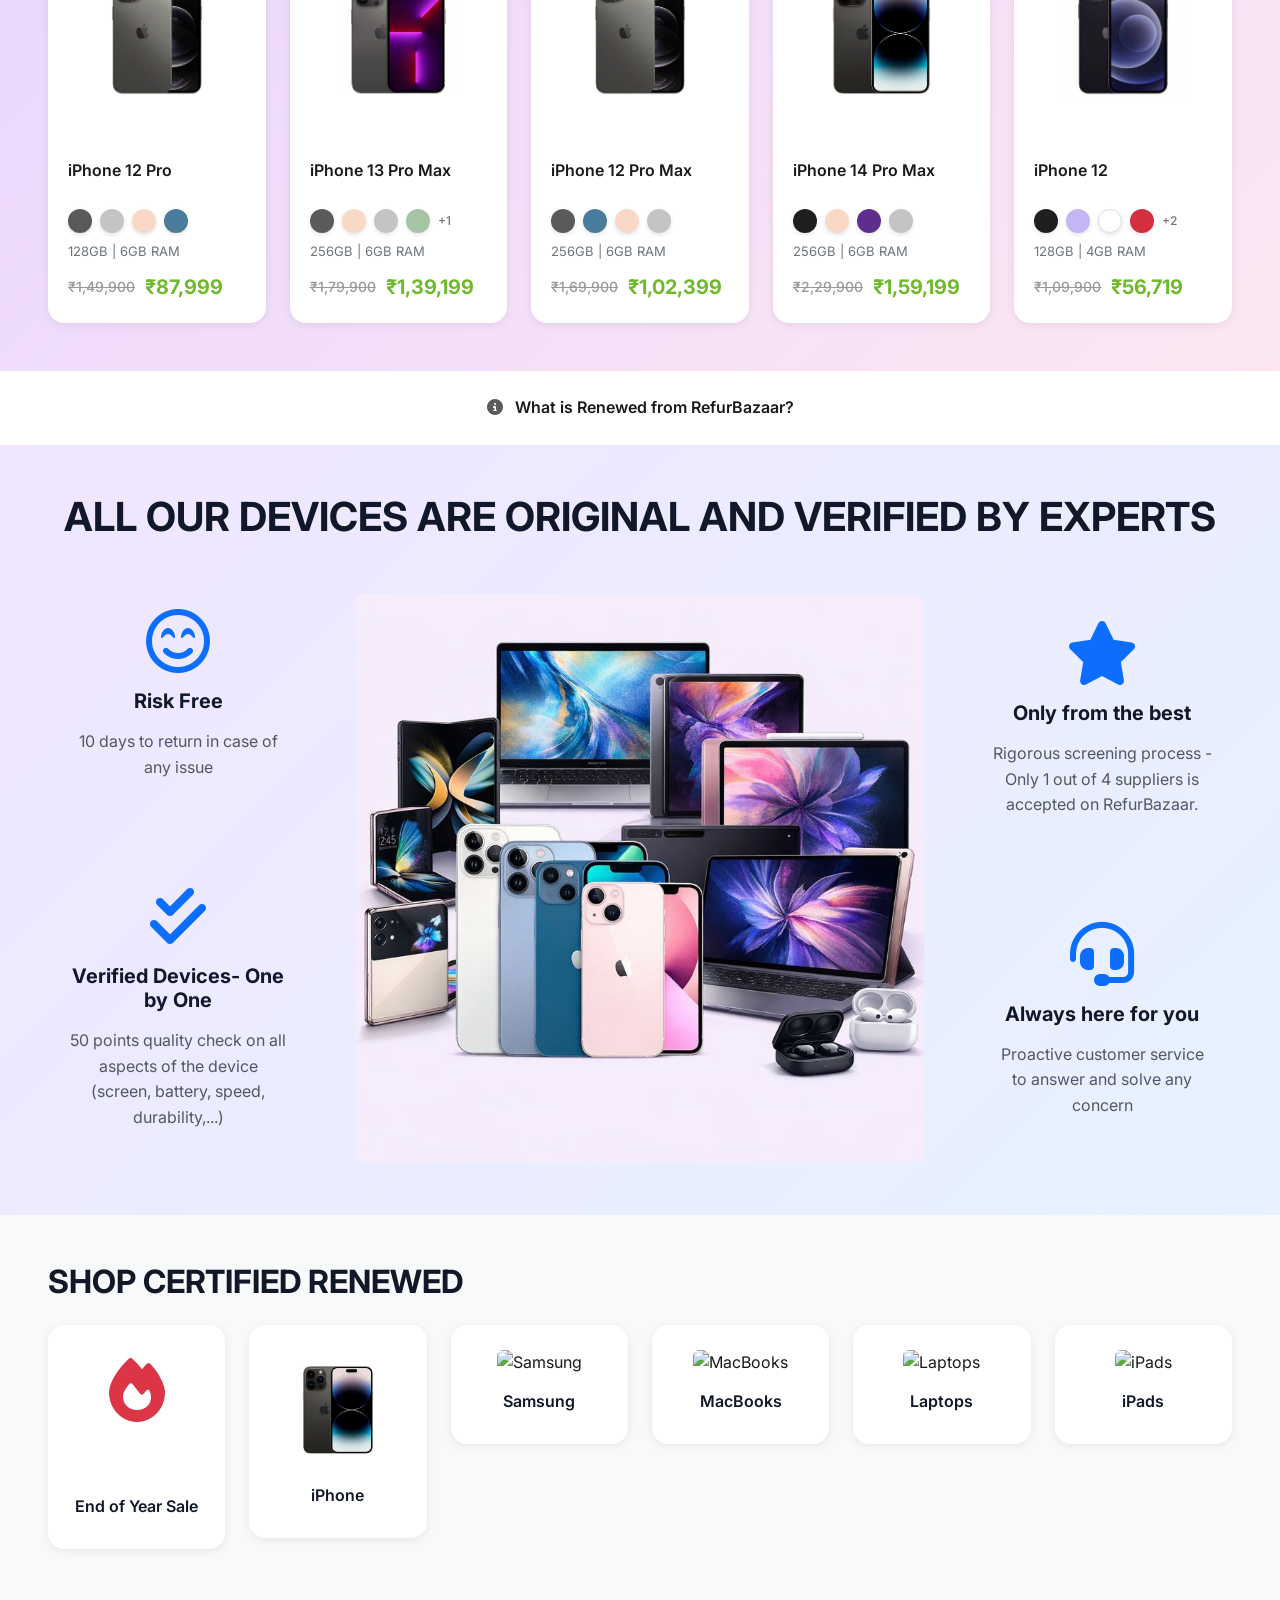
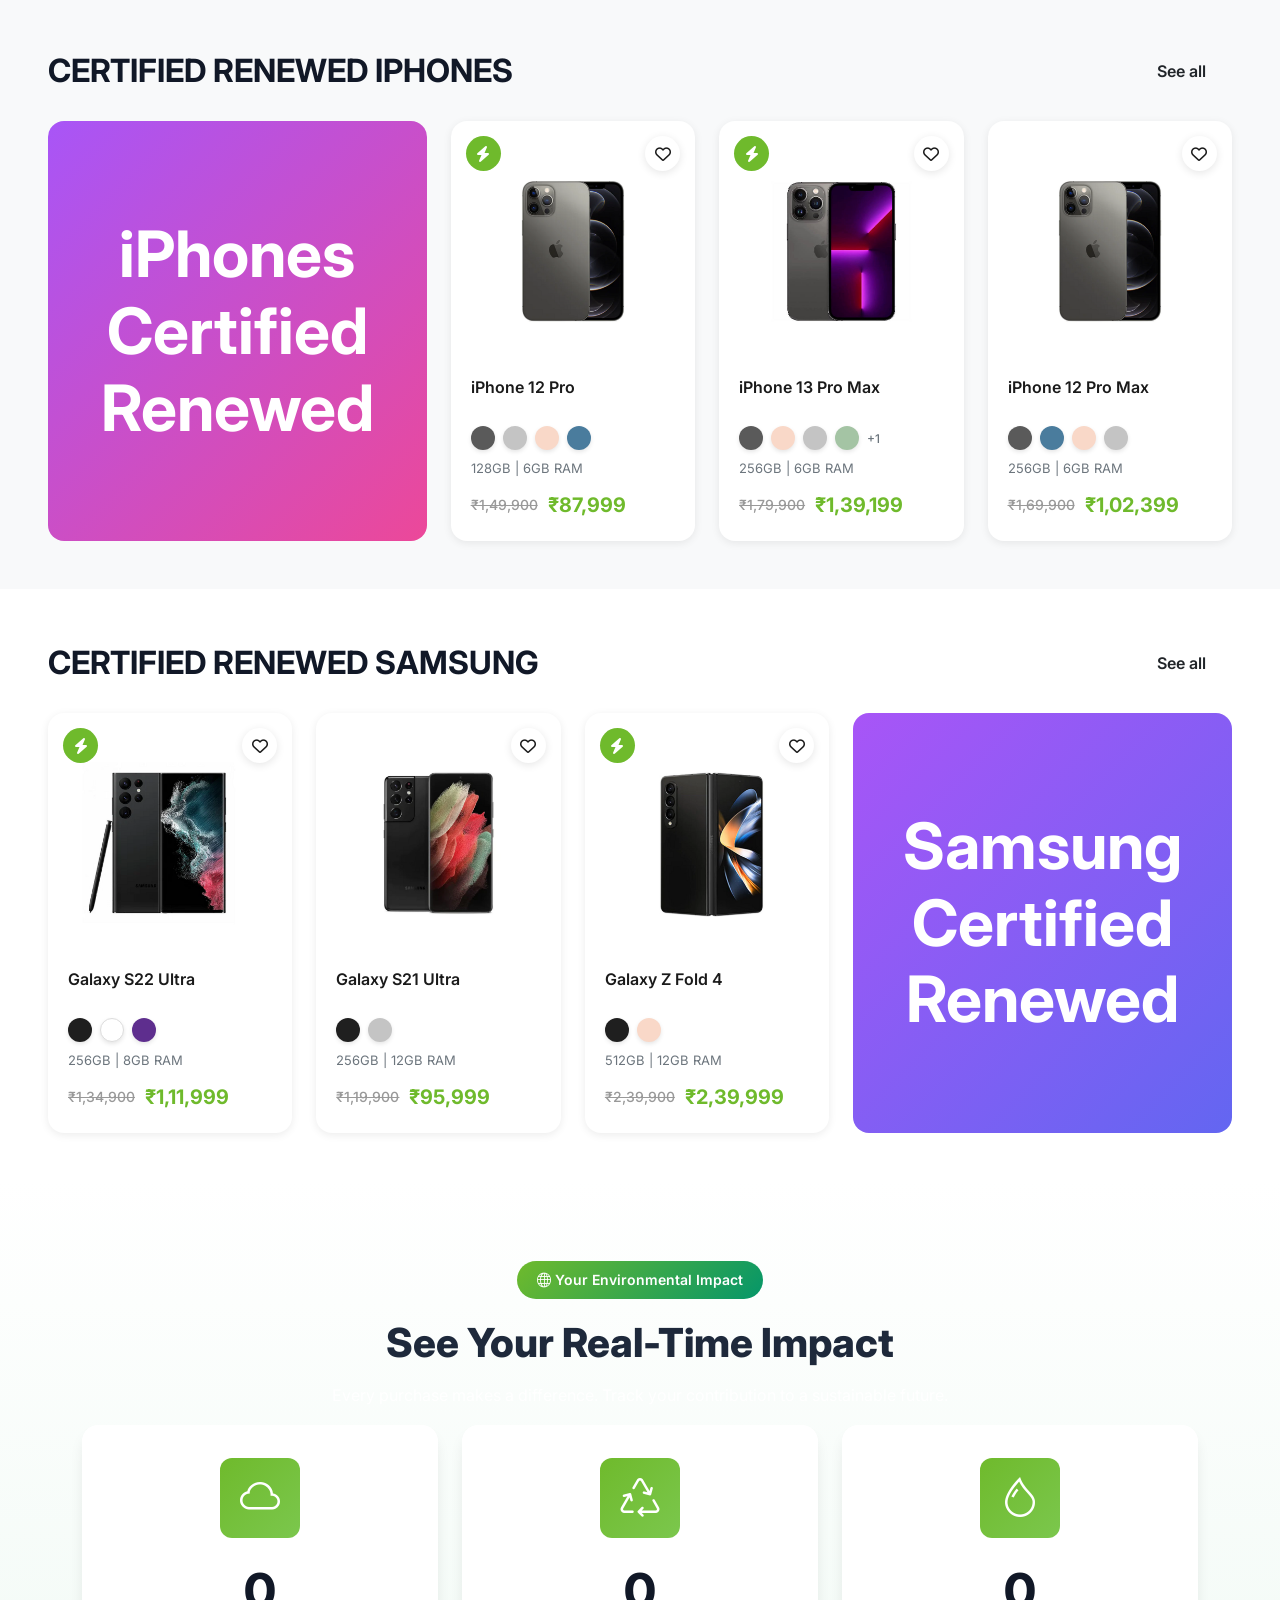
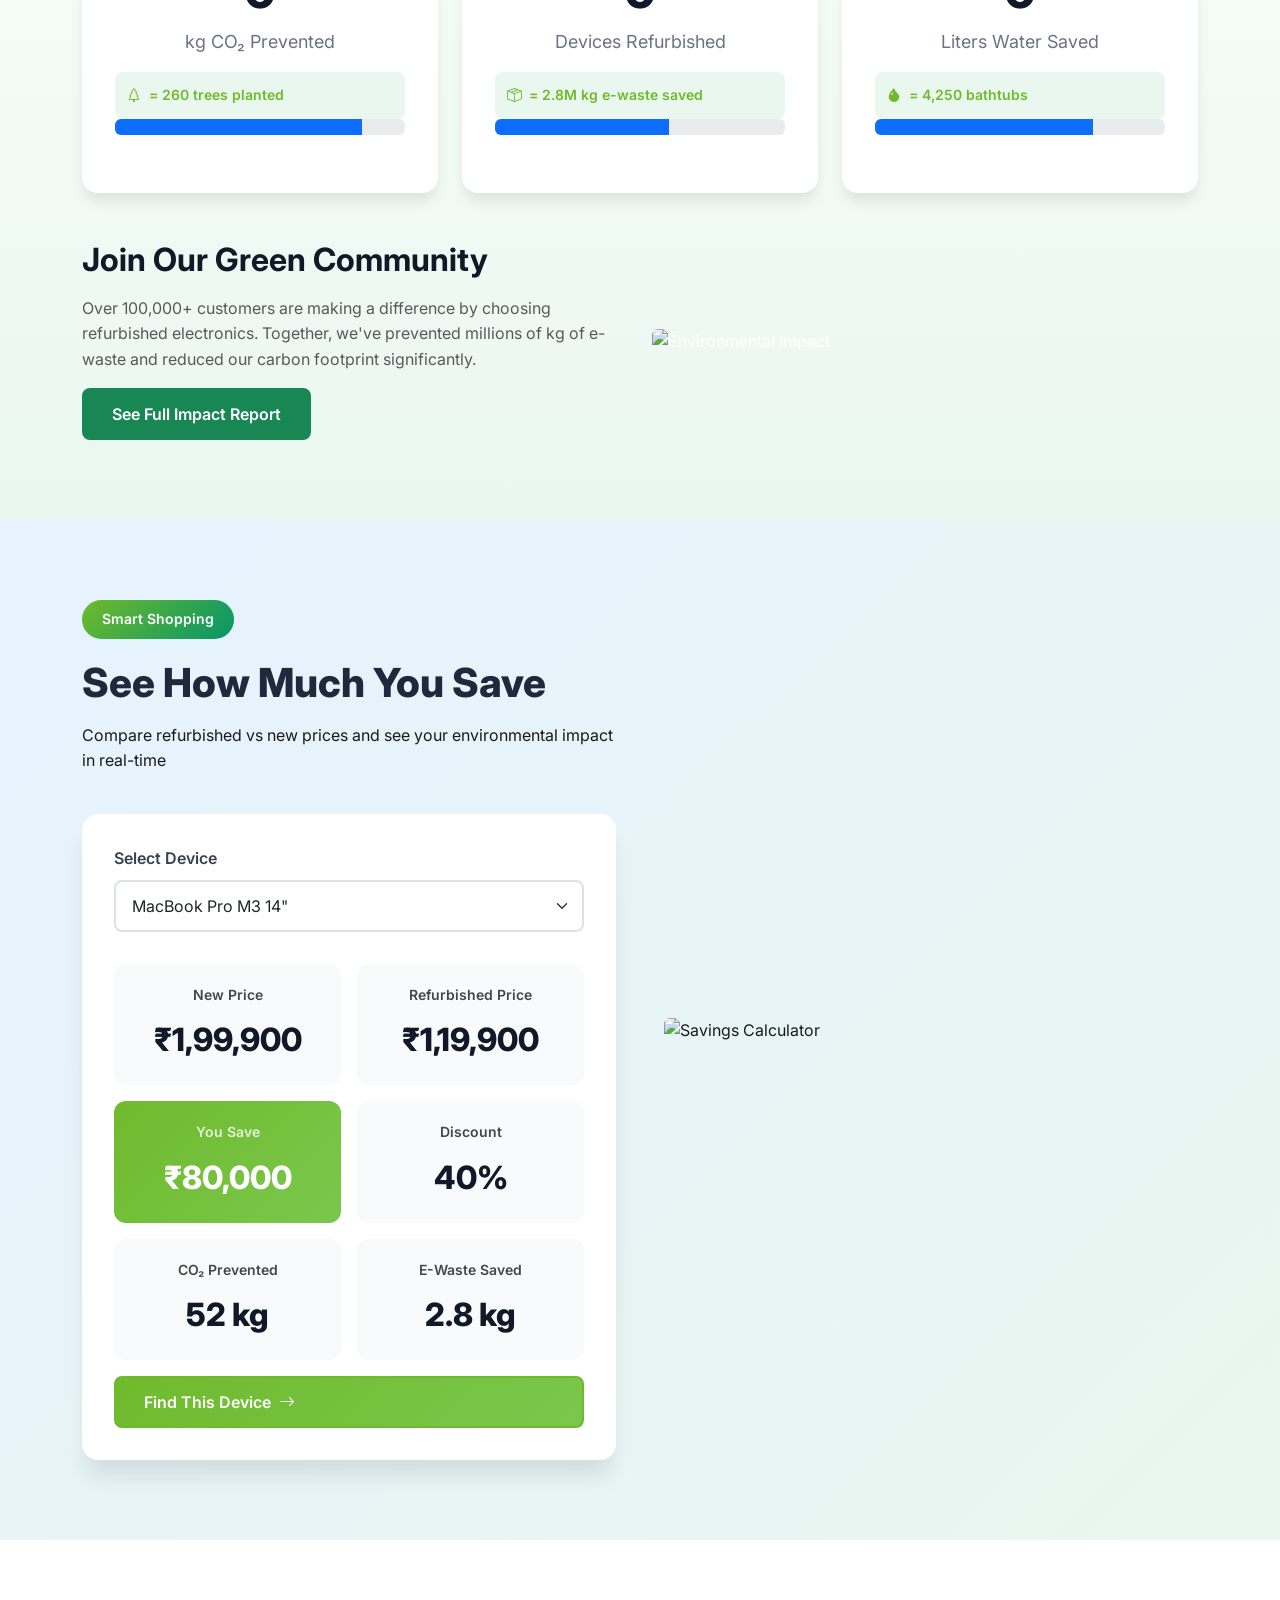
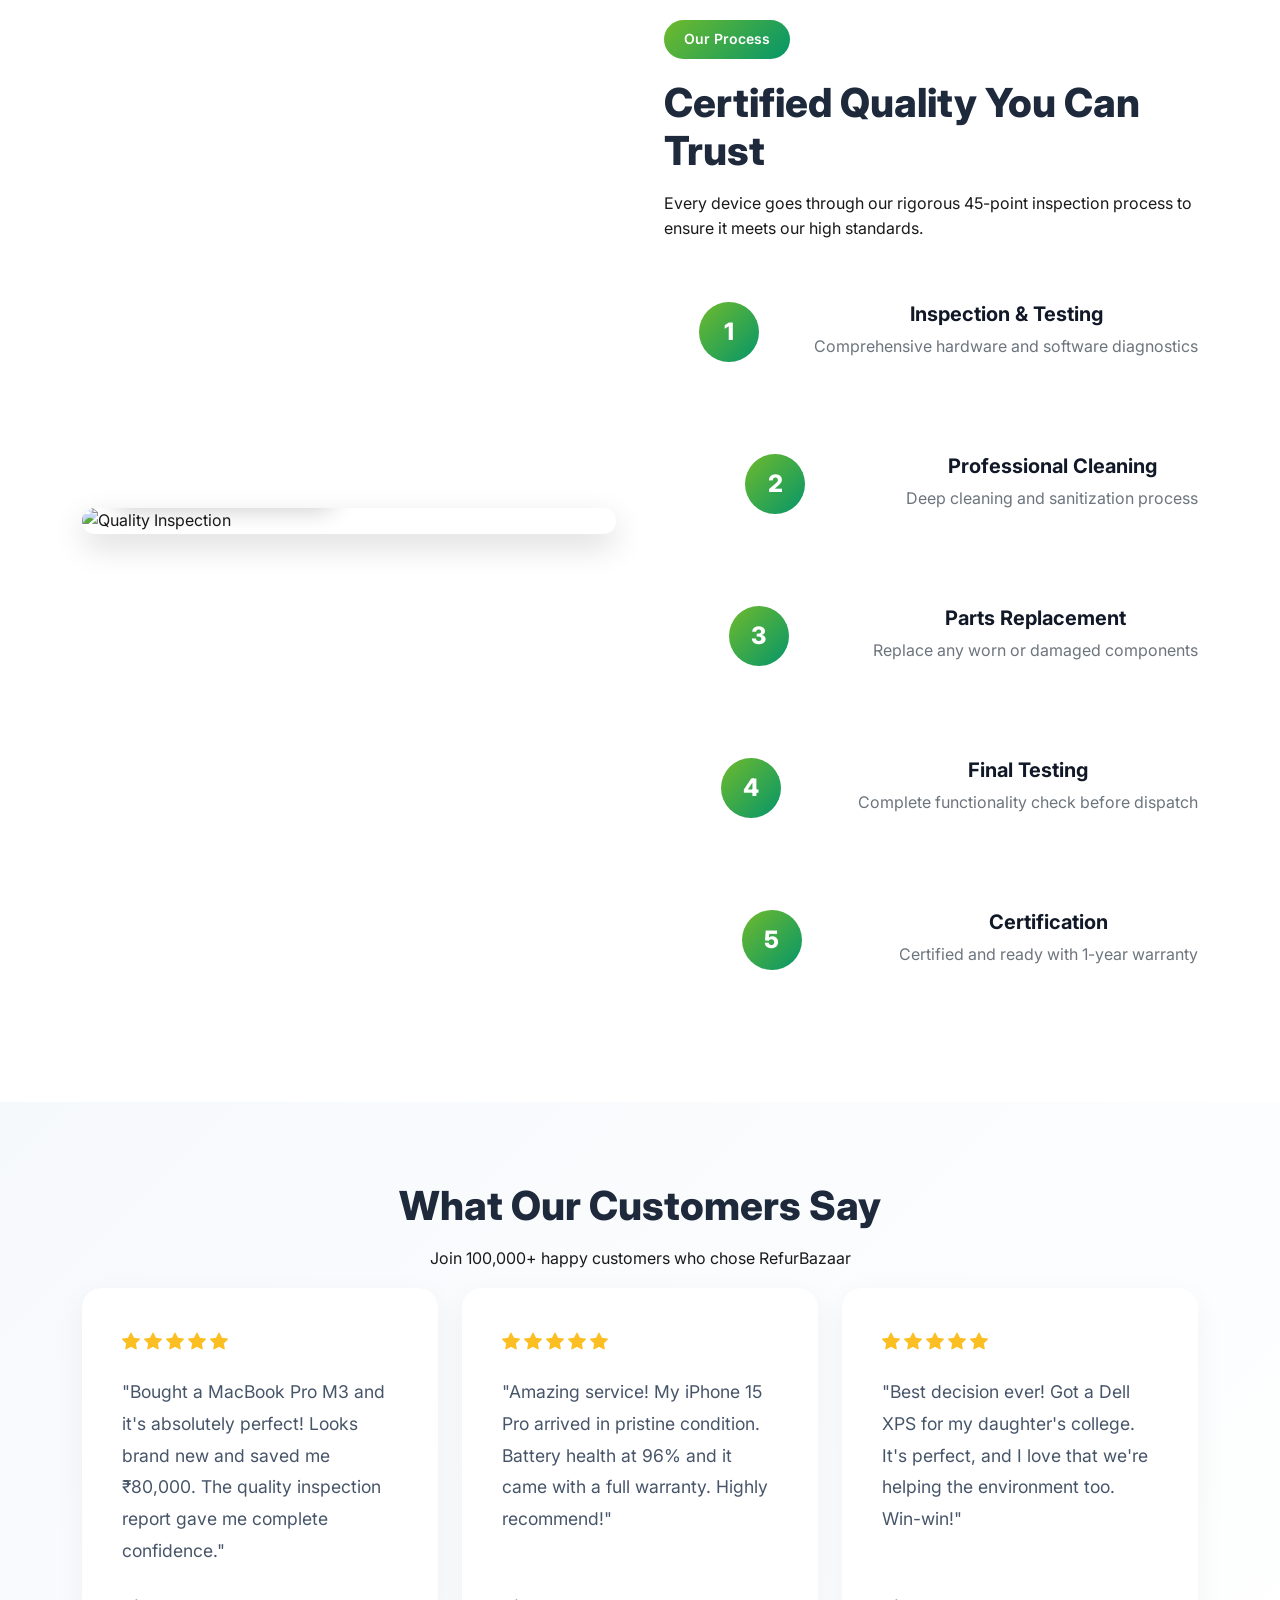
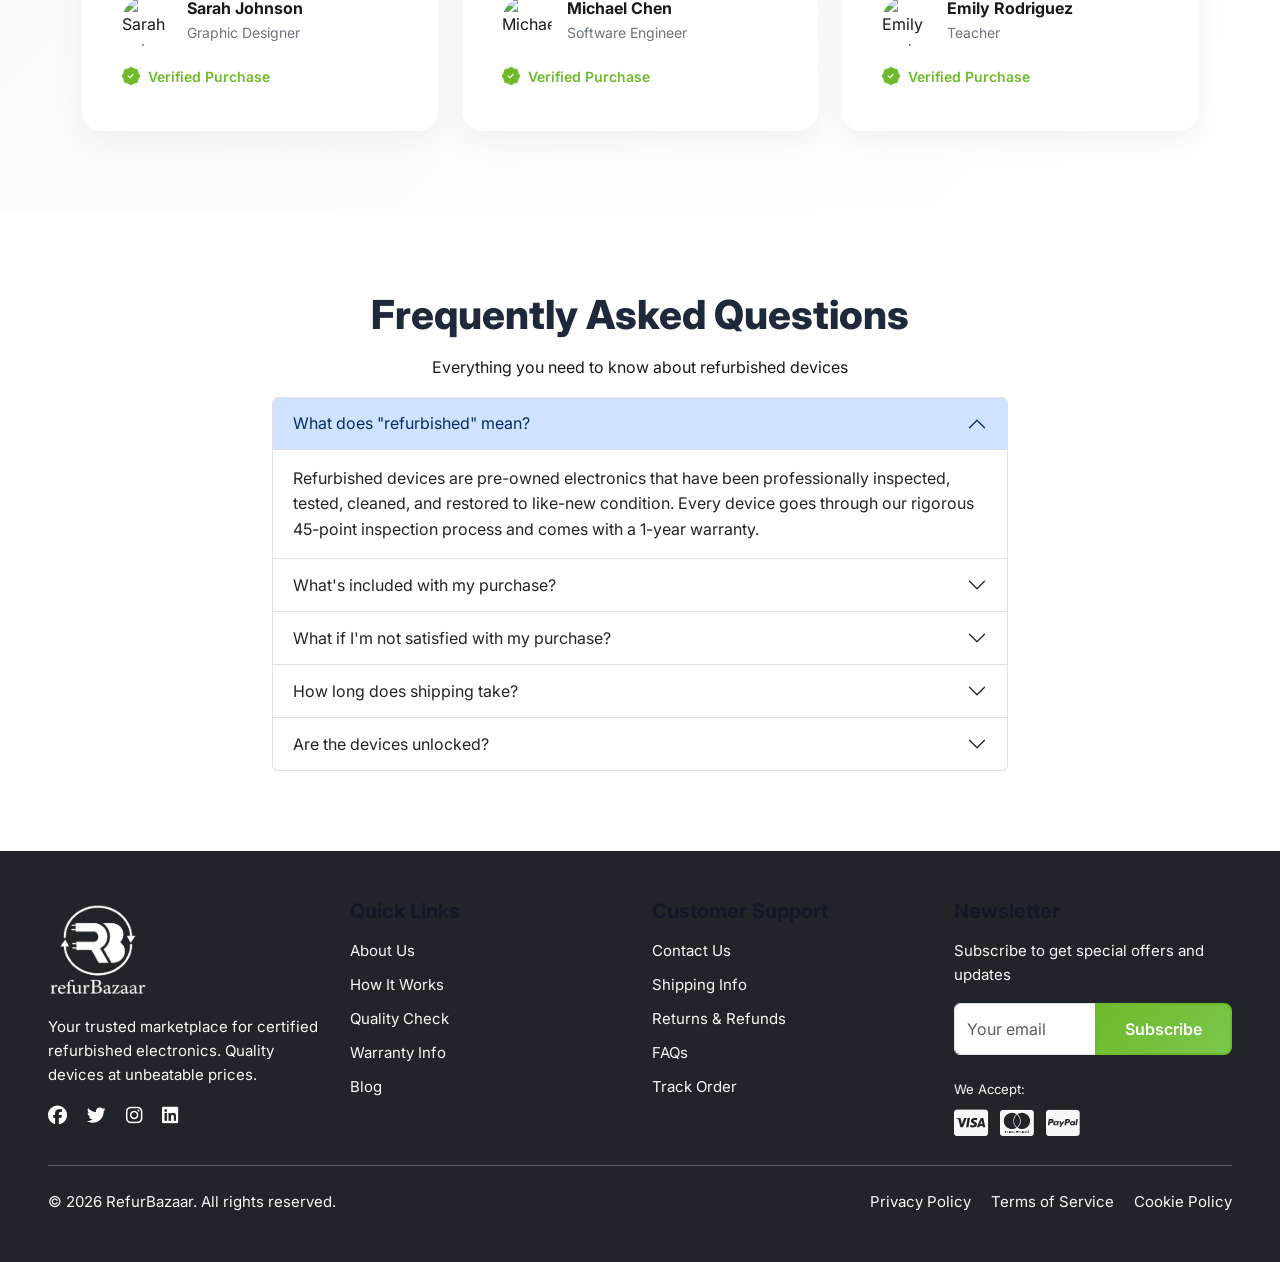
==== commit d2bf3713: "made some changes" ====
--- a/New_Web/index.html
+++ b/New_Web/index.html
@@ -29,8 +29,7 @@
     <!-- 1. Top Promotional Banner -->
     <div class="promo-banner">
         <div class="container-fluid px-4">
-            <p class="mb-0 text-center">GET 100 OFF YOUR ORDER WITH CODE <strong>REFUR100</strong> AND ENJOY 200
-                CASHBACK!</p>
+            <p class="mb-0 text-center">GET 100 OFF YOUR ORDER WITH CODE <strong>REFUR100</strong> AND ENJOY 200 CASHBACK!</p>
         </div>
     </div>
 
@@ -41,7 +40,7 @@
             <!-- LEFT -->
             <div class="navbar-left d-flex align-items-center">
                 <a class="navbar-brand" href="index.html">
-                    <img src="refurbazaar-20final-20logo.png" alt="RefurBazaar" height="125">
+                    <img src="refurbazaar-20final-20logo.png" alt="RefurBazaar">
                 </a>
             </div>
 
@@ -137,7 +136,7 @@
                                 <div class="col-lg-6">
                                     <div class="slide-content">
                                         <span class="slide-badge">New Arrival</span>
-                                        <h1 class="slide-title text-white">MacBook Pro M3</h1>
+                                        <h1 class="slide-title text-white">MacBook Air 2015</h1>
                                         <p class="slide-description">Experience premium performance without the premium
                                             price. Certified refurbished with 1-year warranty.</p>
                                         <div class="slide-features">
@@ -171,7 +170,7 @@
                                 </div>
                                 <div class="col-lg-6">
                                     <div class="slide-image">
-                                        <img src="https://images.unsplash.com/photo-1517336714731-489689fd1ca8?w=800&q=80"
+                                        <img src="MacBook_Air_-_2015.png"
                                             alt="MacBook Pro" class="floating-image">
                                         <div class="image-badge badge-1">
                                             <i class="bi bi-shield-check"></i>
@@ -229,8 +228,8 @@
                                     </div>
                                 </div>
                                 <div class="col-lg-6">
-                                    <div class="slide-image">
-                                        <img src="iPhone 15 Pro Max.png" alt="iPhone" class="floating-image">
+                                    <div class="slide-image iphone">
+                                        <img src="iPhone_14_Pro_Max.png" alt="iPhone" class="floating-image">
                                         <div class="image-badge badge-1">
                                             <i class="bi bi-shield-check"></i>
                                             <span>Certified</span>
@@ -254,8 +253,9 @@
                                 <div class="col-lg-6">
                                     <div class="slide-content">
                                         <span class="slide-badge">Hot Deal</span>
-                                        <h1 class="slide-title text-white"><span class="gradient-green-text">Flagship
-                                                Features, Affordable Price</span></h1>
+                                        <h1 class="slide-title text-white">
+                                            Samsung Galaxy S22 Ultra
+                                        </h1>
                                         <p class="slide-description">Experience cutting-edge Android technology at a
                                             fraction of the cost. Thoroughly tested and certified.</p>
                                         <div class="slide-features">
@@ -289,7 +289,7 @@
                                 </div>
                                 <div class="col-lg-6">
                                     <div class="slide-image">
-                                        <img src="https://images.unsplash.com/photo-1610945415295-d9bbf067e59c?w=800&q=80"
+                                        <img src="Samsung_Galaxy_S22_Ultra.png"
                                             alt="Samsung Galaxy" class="floating-image">
                                         <div class="image-badge badge-1">
                                             <i class="bi bi-shield-check"></i>
@@ -317,30 +317,34 @@
     </section>
 
     <!-- 5. Trust Badges Section -->
-    <div class="trust-badges">
+    <section class="trust-badges py-3 bg-light border-bottom">
         <div class="container-fluid px-5">
-            <div class="row text-center g-4">
+            <div class="row text-center">
+    
                 <div class="col-md-4">
-                    <div class="trust-badge-item">
-                        <i class="fas fa-shipping-fast fa-2x mb-3"></i>
+                    <div class="trust-badge-item d-flex align-items-center justify-content-center gap-3">
+                        <i class="fas fa-shipping-fast fa-2x text-primary"></i>
                         <h6 class="fw-bold mb-0">Free Delivery</h6>
                     </div>
                 </div>
+    
                 <div class="col-md-4">
-                    <div class="trust-badge-item">
-                        <i class="fas fa-undo fa-2x mb-3"></i>
-                        <h6 class="fw-bold mb-0">10 Days To Return</h6>
-                    </div>
-                </div>
+                    <div class="trust-badge-item d-flex align-items-center justify-content-center gap-3">
+                        <i class="fas fa-undo fa-2x text-primary"></i>
+                        <h6 class="fw-bold mb-0">7 Days To Return</h6>
+                    </div>
+                </div>
+    
                 <div class="col-md-4">
-                    <div class="trust-badge-item">
-                        <i class="fas fa-shield-alt fa-2x mb-3"></i>
-                        <h6 class="fw-bold mb-0">12 Months Warranty</h6>
-                    </div>
-                </div>
+                    <div class="trust-badge-item d-flex align-items-center justify-content-center gap-3">
+                        <i class="fas fa-shield-alt fa-2x text-primary"></i>
+                        <h6 class="fw-bold mb-0">6 Months Warranty</h6>
+                    </div>
+                </div>
+    
             </div>
         </div>
-    </div>
+    </section>
 
     <!-- Reordered sections: Moving Shop by Category before What is Renewed -->
 
@@ -348,62 +352,63 @@
     <section class="featured-categories py-5 bg-light">
         <div class="container-fluid px-5">
             <h2 class="fw-bold mb-4">SHOP BY CATEGORY</h2>
-
+    
             <div class="row g-3">
                 <div class="col-lg-2 col-md-4 col-6">
                     <div class="category-card text-center">
                         <div class="category-icon mb-3">
-                            <i class="bi bi-phone fs-1 text-primary"></i>
+                            <img src="category/iPhone_14_Pro_Max.png" alt="iPhones" class="category-small-icon">
                         </div>
                         <h6 class="fw-semibold">iPhones</h6>
                         <small class="text-muted">450+ Products</small>
                     </div>
                 </div>
-
+    
                 <div class="col-lg-2 col-md-4 col-6">
                     <div class="category-card text-center">
                         <div class="category-icon mb-3">
-                            <i class="bi bi-laptop fs-1 text-success"></i>
+                            <img src="category/MacBook_Air_-_2015.png" alt="MacBooks" class="category-small-icon">
                         </div>
                         <h6 class="fw-semibold">MacBooks</h6>
                         <small class="text-muted">320+ Products</small>
                     </div>
                 </div>
-
+    
                 <div class="col-lg-2 col-md-4 col-6">
                     <div class="category-card text-center">
                         <div class="category-icon mb-3">
-                            <i class="bi bi-phone-landscape fs-1 text-danger"></i>
+                            <img src="category/Samsung_Galaxy_S22_Ultra.png" alt="Samsung" class="category-small-icon">
                         </div>
                         <h6 class="fw-semibold">Samsung</h6>
                         <small class="text-muted">280+ Products</small>
                     </div>
                 </div>
-
+    
                 <div class="col-lg-2 col-md-4 col-6">
                     <div class="category-card text-center">
                         <div class="category-icon mb-3">
-                            <i class="bi bi-laptop fs-1 text-warning"></i>
+                            <img src="category/Lenovo_Thinkpad_T470s_Core_i7_-_7th_Gen.png" alt="Laptops"
+                                class="category-small-icon">
                         </div>
                         <h6 class="fw-semibold">Laptops</h6>
                         <small class="text-muted">215+ Products</small>
                     </div>
                 </div>
-
+    
                 <div class="col-lg-2 col-md-4 col-6">
                     <div class="category-card text-center">
                         <div class="category-icon mb-3">
-                            <i class="bi bi-tablet fs-1 text-info"></i>
+                            <img src="category/iPad_9th_Gen_2021_Wi-Fi.png" alt="iPads" class="category-small-icon">
                         </div>
                         <h6 class="fw-semibold">iPads</h6>
                         <small class="text-muted">180+ Products</small>
                     </div>
                 </div>
-
+    
                 <div class="col-lg-2 col-md-4 col-6">
                     <div class="category-card text-center">
                         <div class="category-icon mb-3">
-                            <i class="bi bi-headphones fs-1 text-secondary"></i>
+                            <img src="category/Apple_AirPods_Pro.png" alt="Accessories" class="category-small-icon">
                         </div>
                         <h6 class="fw-semibold">Accessories</h6>
                         <small class="text-muted">520+ Products</small>
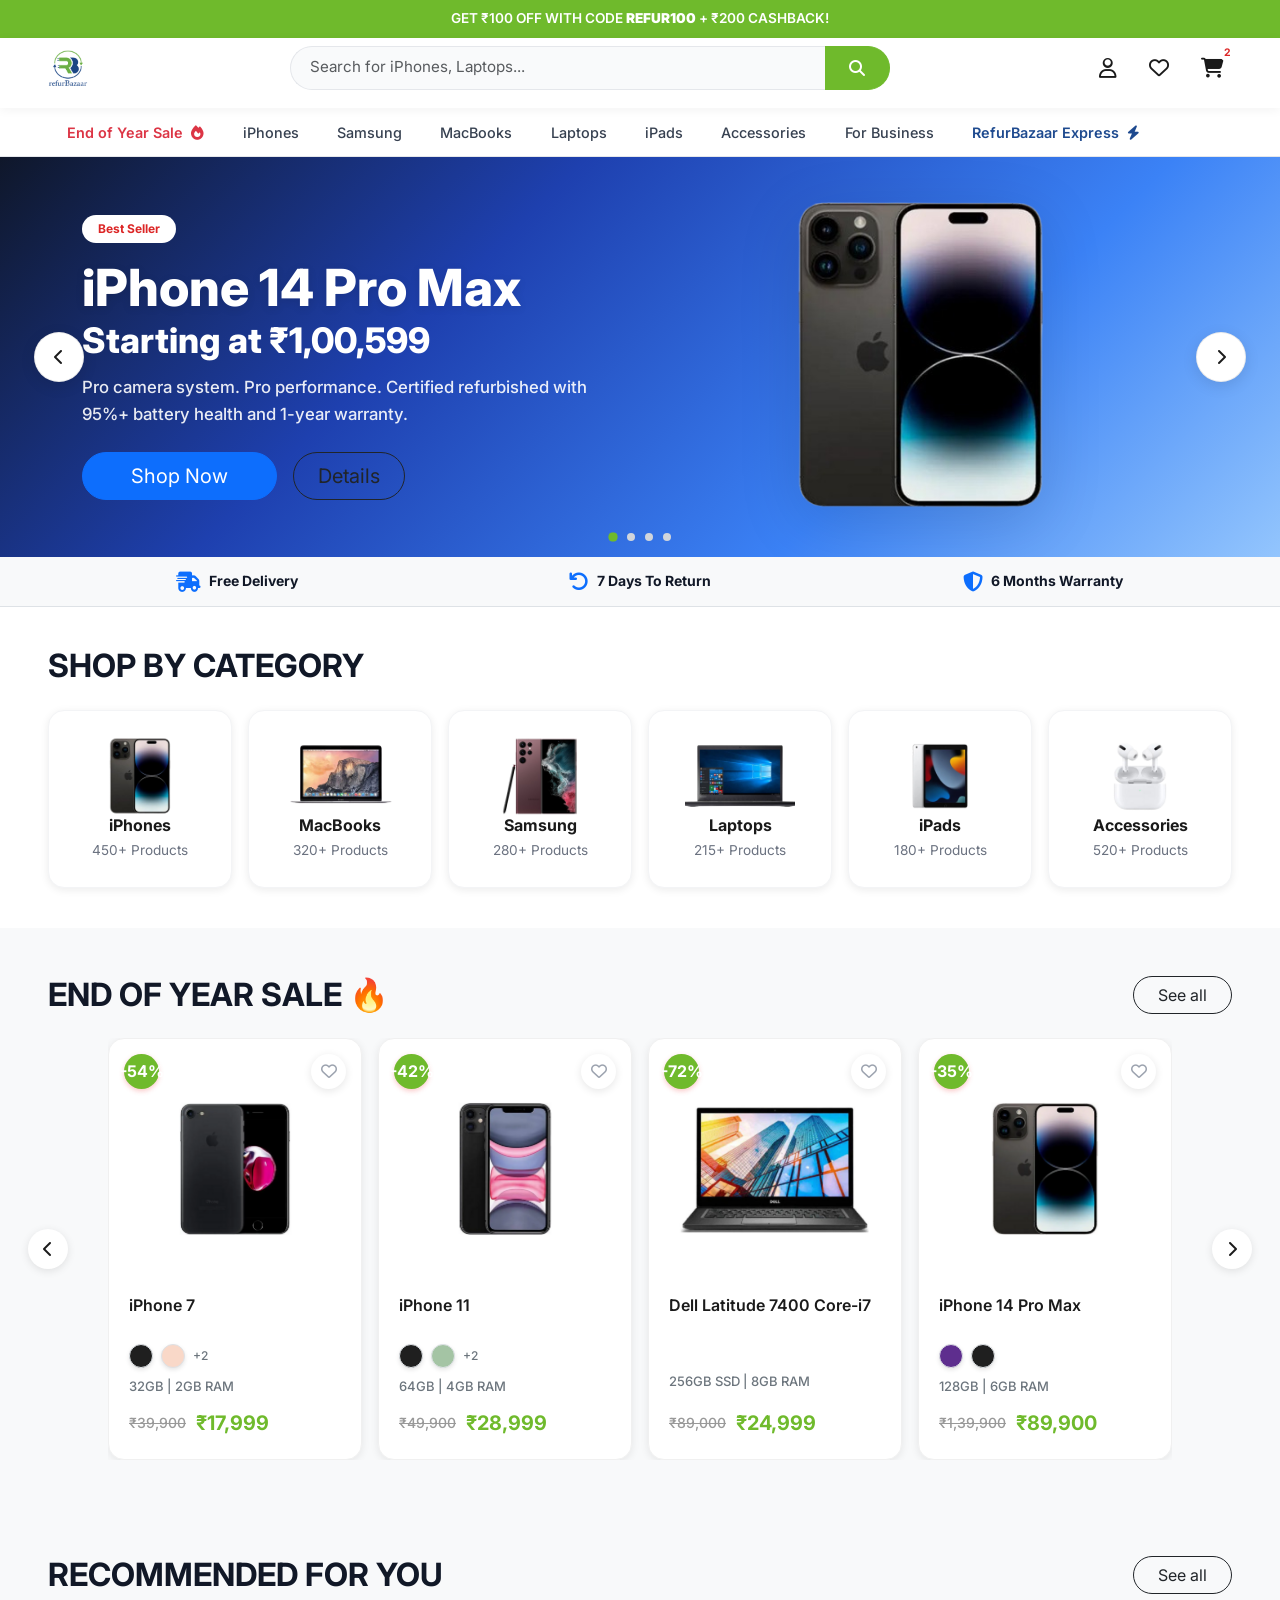
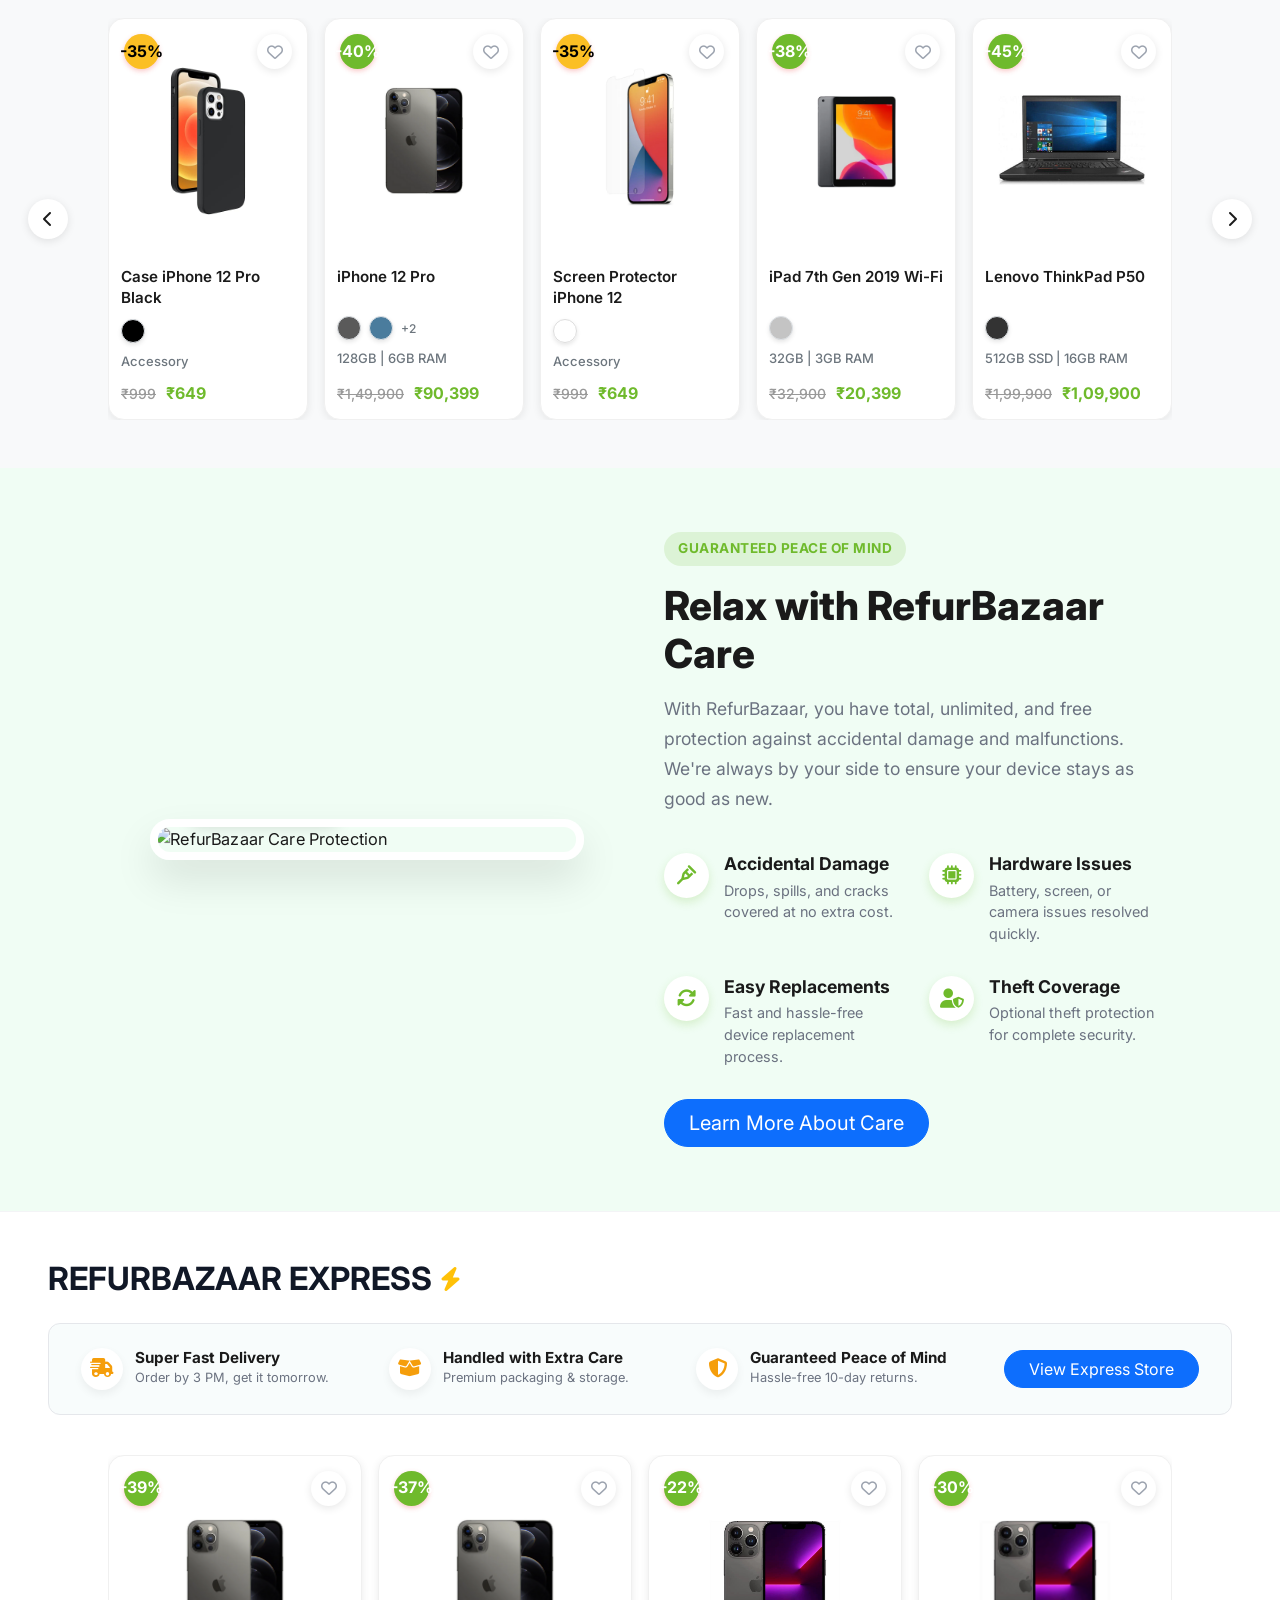
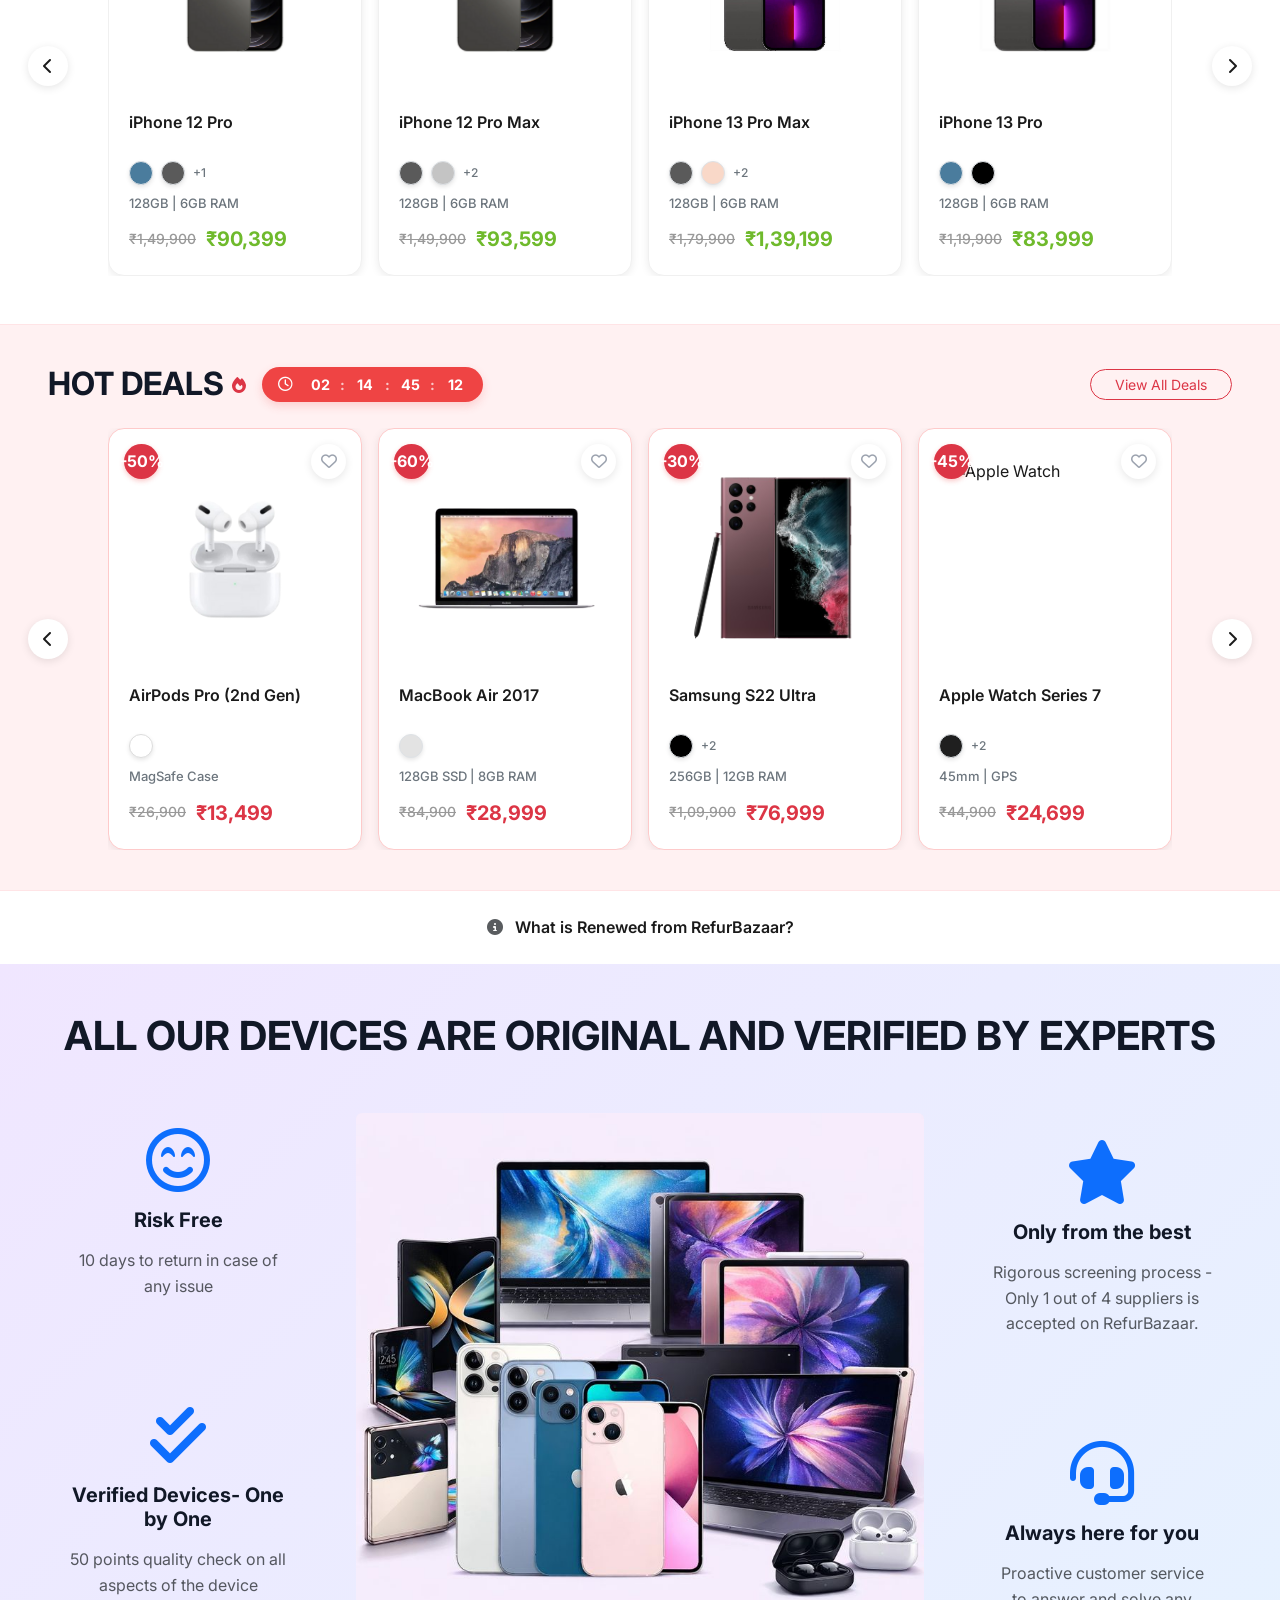
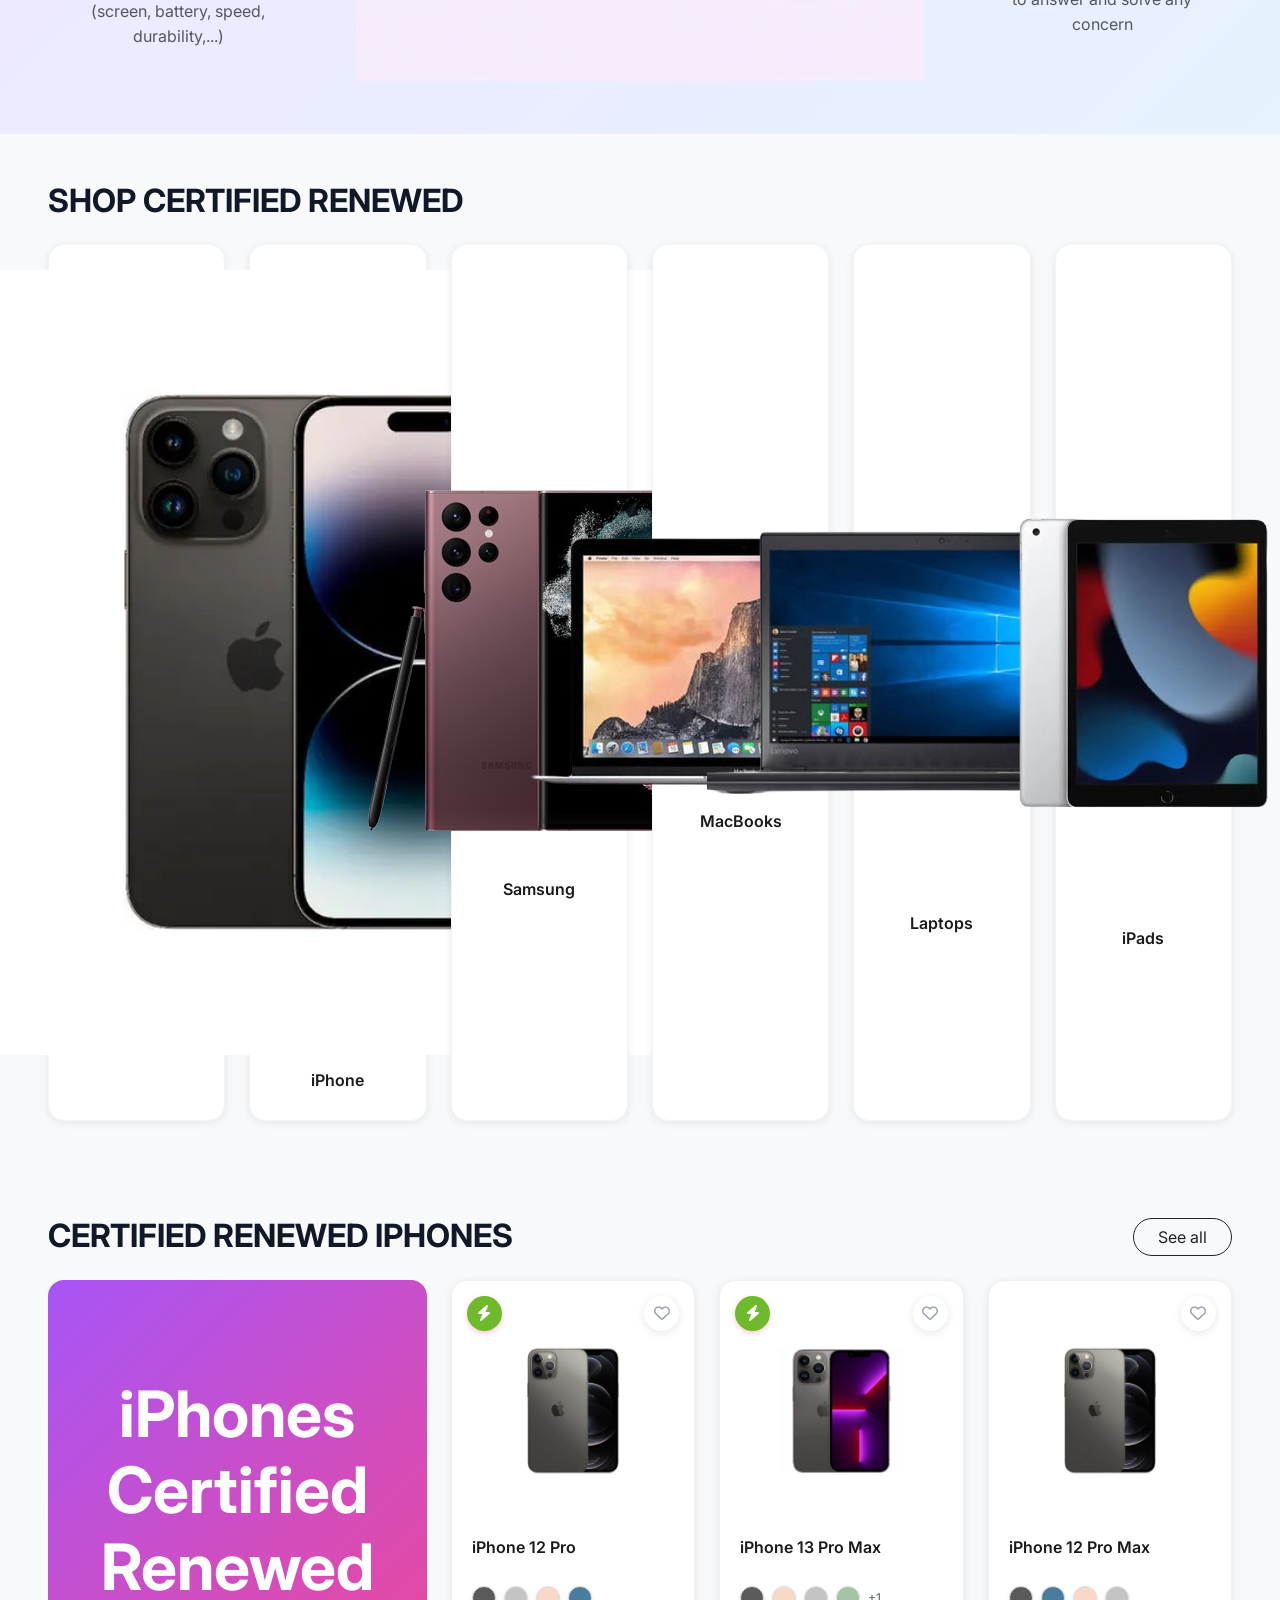
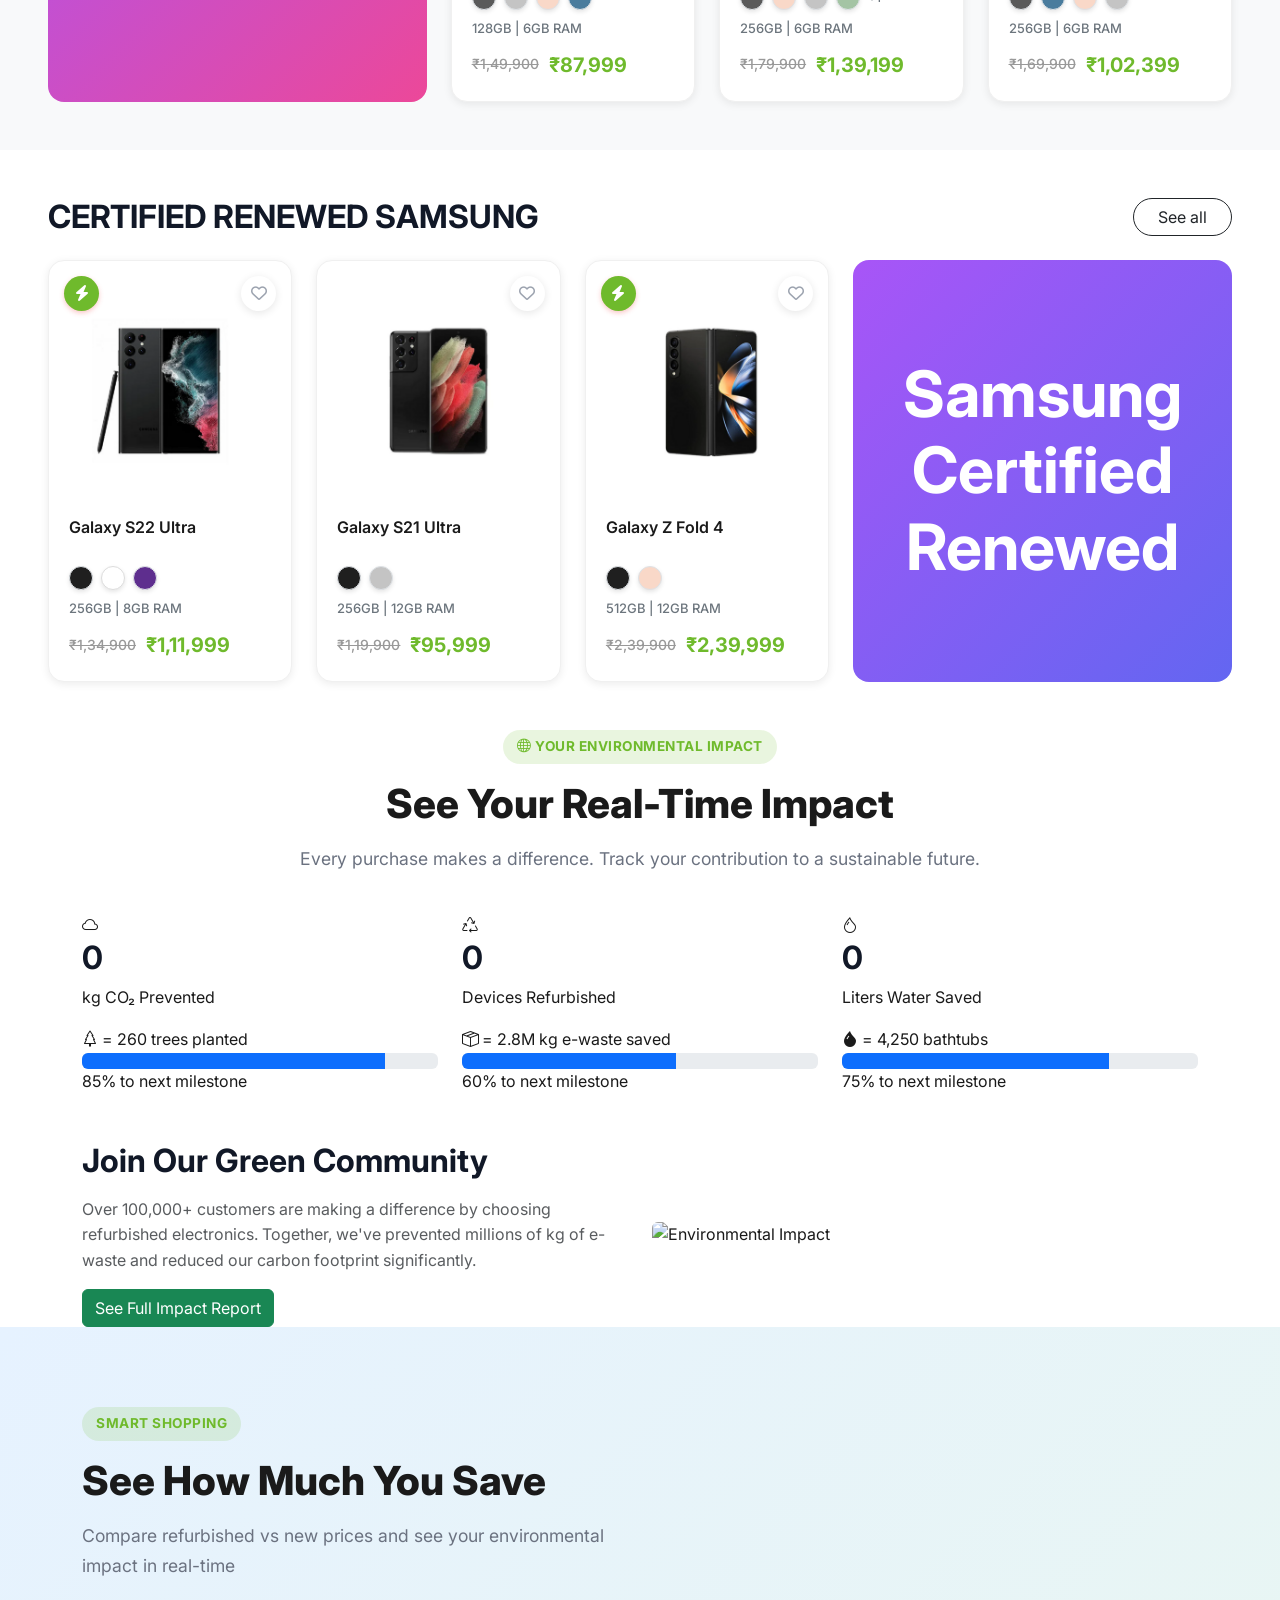
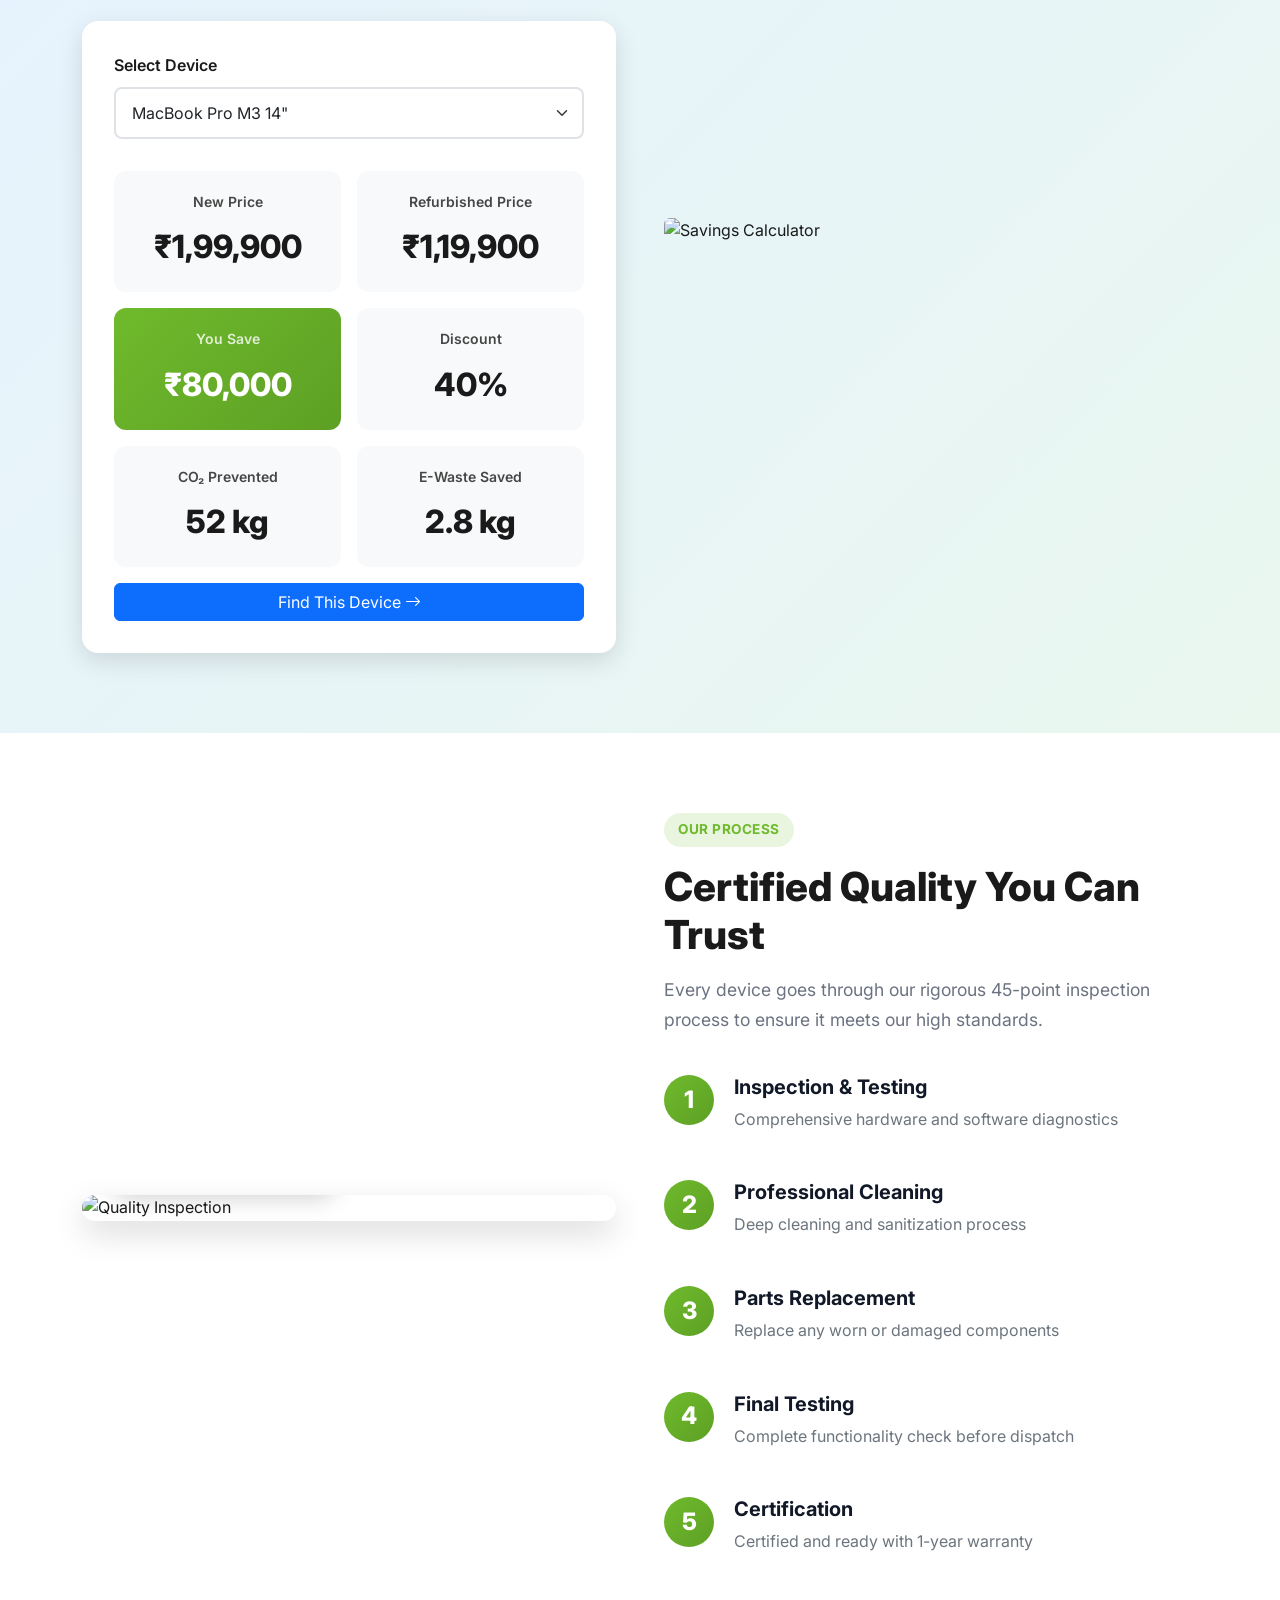
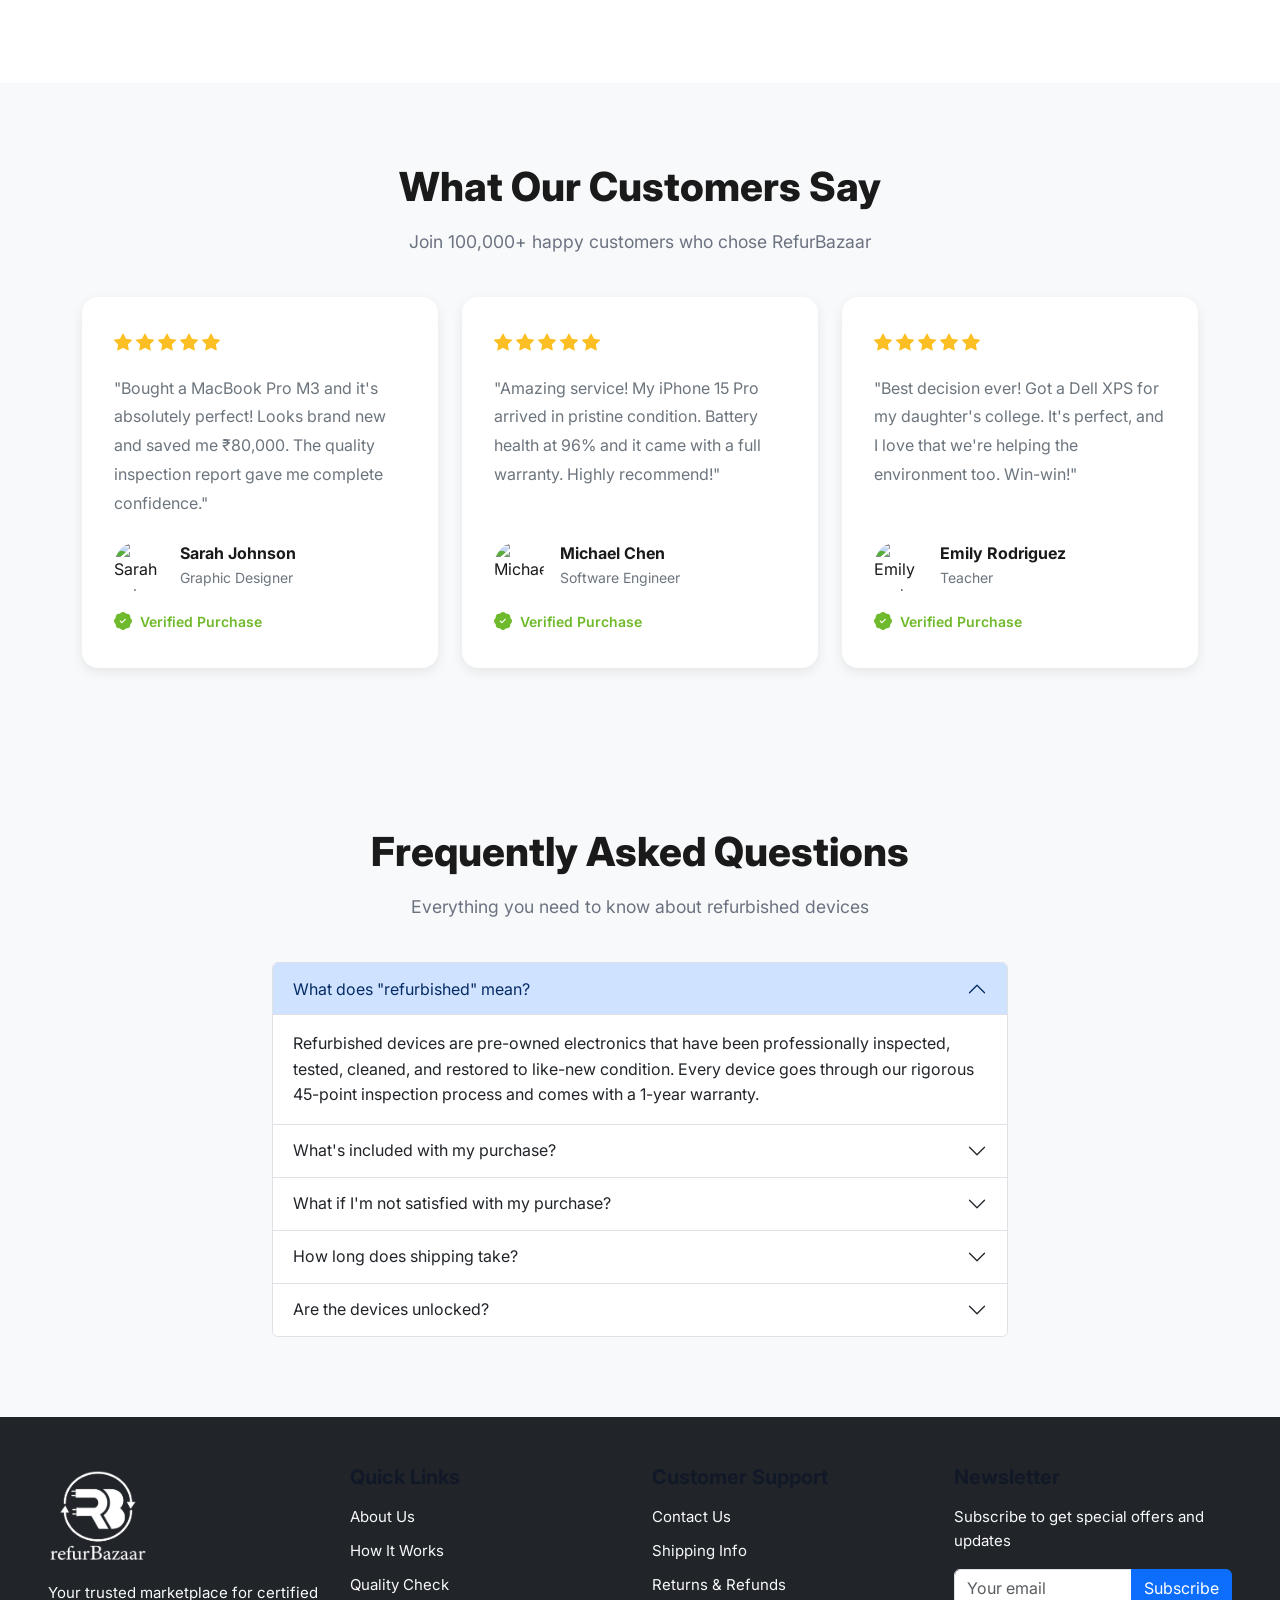
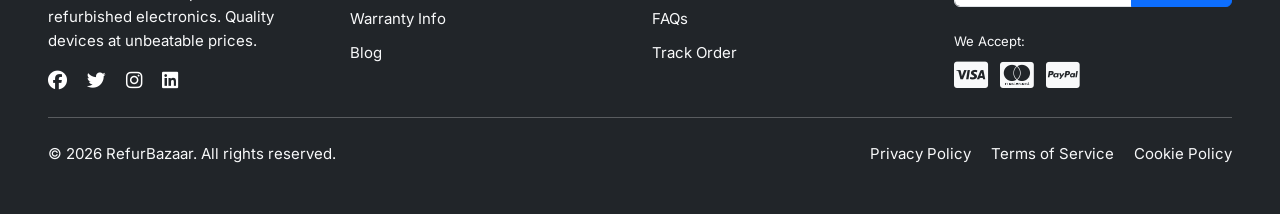
==== commit f460fda8: "made changes to the website" ====
--- a/New_Web/index.html
+++ b/New_Web/index.html
@@ -28,390 +28,272 @@
 
     <!-- 1. Top Promotional Banner -->
     <div class="promo-banner">
-        <div class="container-fluid px-4">
-            <p class="mb-0 text-center">GET 100 OFF YOUR ORDER WITH CODE <strong>REFUR100</strong> AND ENJOY 200 CASHBACK!</p>
+        <div class="container-fluid px-3">
+            <p class="mb-0">
+                GET ₹100 OFF WITH CODE <strong>REFUR100</strong> + ₹200 CASHBACK!
+            </p>
         </div>
     </div>
 
     <!-- 2. Primary Navigation (Navbar) -->
-    <nav class="navbar navbar-expand-lg navbar-light bg-white sticky-top shadow-sm">
-        <div class="container-fluid px-4 d-flex align-items-center">
-
-            <!-- LEFT -->
-            <div class="navbar-left d-flex align-items-center">
-                <a class="navbar-brand" href="index.html">
-                    <img src="refurbazaar-20final-20logo.png" alt="RefurBazaar">
-                </a>
-            </div>
-
-            <!-- CENTER -->
-            <div class="navbar-center flex-grow-1 d-flex justify-content-center">
-                <div class="search-container">
-                    <div class="input-group">
-                        <input type="text" class="form-control" placeholder="What are you looking for...">
-                        <button class="btn btn-search" type="button">
-                            <i class="fas fa-search"></i>
-                        </button>
-                    </div>
-                </div>
-            </div>
-
-            <!-- RIGHT -->
-            <div class="navbar-right d-flex align-items-center">
-                <ul class="navbar-nav flex-row align-items-center">
-                    <li class="nav-item">
-                        <a class="nav-link" href="#"><i class="far fa-user"></i></a>
-                    </li>
-                    <li class="nav-item">
-                        <a class="nav-link" href="#"><i class="far fa-heart"></i></a>
-                    </li>
-                    <li class="nav-item">
-                        <a class="nav-link" href="#"><i class="fas fa-shopping-cart"></i></a>
-                    </li>
-                </ul>
-            </div>
-
+    <nav class="navbar-main">
+        <div class="container-fluid px-3 px-lg-5">
+            <div class="d-flex align-items-center justify-content-between navbar-container">
+    
+                <div class="brand-col d-flex align-items-center">
+                    <a class="brand-logo" href="index.html">
+                        <img src="images/refurbazaar-20final-20logo.png" alt="RefurBazaar">
+                    </a>
+                </div>
+    
+                <div class="search-col flex-grow-1 d-flex justify-content-center px-lg-4">
+                    <div class="search-wrapper">
+                        <form class="search-input-group">
+                            <input type="search" class="form-control" placeholder="Search for iPhones, Laptops..."
+                                aria-label="Search">
+                            <button class="btn" type="button">
+                                <i class="fas fa-search"></i>
+                            </button>
+                        </form>
+                    </div>
+                </div>
+    
+                <div class="icons-col d-flex align-items-center gap-2 gap-lg-3">
+                    <a href="#" class="nav-icon-btn" aria-label="Profile">
+                        <i class="far fa-user"></i>
+                    </a>
+                    <a href="#" class="nav-icon-btn" aria-label="Wishlist">
+                        <i class="far fa-heart"></i>
+                    </a>
+                    <a href="#" class="nav-icon-btn" aria-label="Cart">
+                        <i class="fas fa-shopping-cart"></i>
+                        <span class="badge rounded-pill bg-danger cart-count">2</span>
+                    </a>
+                </div>
+    
+            </div>
         </div>
     </nav>
 
     <!-- 3. Secondary Navigation (Category Nav) -->
     <div class="secondary-nav">
-        <div class="container-fluid px-4">
-            <ul class="nav justify-content-center flex-wrap">
-                <li class="nav-item">
-                    <a class="nav-link" href="#">End of Year Sale <i class="fas fa-fire"></i></a>
-                </li>
-                <li class="nav-item">
-                    <a class="nav-link" href="#">iPhones</a>
-                </li>
-                <li class="nav-item">
-                    <a class="nav-link" href="#">Samsung</a>
-                </li>
-                <li class="nav-item">
-                    <a class="nav-link" href="#">MacBooks</a>
-                </li>
-                <li class="nav-item">
-                    <a class="nav-link" href="#">Laptops</a>
-                </li>
-                <li class="nav-item">
-                    <a class="nav-link" href="#">iPads</a>
-                </li>
-                <!-- <li class="nav-item">
-                    <a class="nav-link" href="#">TVs</a>
-                </li> -->
-                <li class="nav-item">
-                    <a class="nav-link" href="#">Accessories and Audio</a>
-                </li>
-                <!-- <li class="nav-item">
-                    <a class="nav-link" href="#">Apple Watches</a>
-                </li> -->
-                <li class="nav-item">
-                    <a class="nav-link" href="#">For Businesses</a>
-                </li>
-                <li class="nav-item">
-                    <a class="nav-link" href="#">Need Help?</a>
-                </li>
-                <li class="nav-item">
-                    <a class="nav-link" href="#">RefurBazaar Express <i class="fas fa-bolt"></i></a>
-                </li>
-            </ul>
+        <div class="container-fluid">
+            <div class="d-flex">
+                <a href="#" class="cat-link highlight-red">
+                    End of Year Sale <i class="fas fa-fire ms-1"></i>
+                </a>
+                <a href="#" class="cat-link">iPhones</a>
+                <a href="#" class="cat-link">Samsung</a>
+                <a href="#" class="cat-link">MacBooks</a>
+                <a href="#" class="cat-link">Laptops</a>
+                <a href="#" class="cat-link">iPads</a>
+                <a href="#" class="cat-link">Accessories</a>
+                <a href="#" class="cat-link">For Business</a>
+                <a href="#" class="cat-link highlight-blue">
+                    RefurBazaar Express <i class="fas fa-bolt ms-1"></i>
+                </a>
+            </div>
         </div>
     </div>
 
     <!-- 4. Hero Carousel Section -->
     <section class="hero-carousel-section">
+    <div class="container-fluid px-0 position-relative">
+        
         <div id="heroCarousel" class="carousel slide carousel-fade" data-bs-ride="carousel" data-bs-interval="5000">
+            
             <div class="carousel-indicators">
                 <button type="button" data-bs-target="#heroCarousel" data-bs-slide-to="0" class="active"></button>
                 <button type="button" data-bs-target="#heroCarousel" data-bs-slide-to="1"></button>
                 <button type="button" data-bs-target="#heroCarousel" data-bs-slide-to="2"></button>
+                <button type="button" data-bs-target="#heroCarousel" data-bs-slide-to="3"></button>
             </div>
 
             <div class="carousel-inner">
-                <!-- Slide 1: MacBook Pro -->
+                
                 <div class="carousel-item active">
-                    <div class="carousel-slide slide-1">
+                    <div class="carousel-slide px-3 px-lg-5">
                         <div class="container">
                             <div class="row align-items-center">
-                                <div class="col-lg-6">
-                                    <div class="slide-content">
-                                        <span class="slide-badge">New Arrival</span>
-                                        <h1 class="slide-title text-white">MacBook Air 2015</h1>
-                                        <p class="slide-description">Experience premium performance without the premium
-                                            price. Certified refurbished with 1-year warranty.</p>
-                                        <div class="slide-features">
-                                            <div class="feature-item">
-                                                <i class="bi bi-check-circle-fill"></i>
-                                                <span>45-Point Inspection</span>
-                                            </div>
-                                            <div class="feature-item">
-                                                <i class="bi bi-check-circle-fill"></i>
-                                                <span>1-Year Warranty</span>
-                                            </div>
-                                            <div class="feature-item">
-                                                <i class="bi bi-check-circle-fill"></i>
-                                                <span>Free Shipping</span>
-                                            </div>
-                                        </div>
-                                        <div class="slide-price">
-                                            <span class="price-old">₹1,99,000</span>
-                                            <span class="price-new text-white">₹1,19,000</span>
-                                            <span class="price-save">Save ₹80,000</span>
-                                        </div>
-                                        <div class="slide-actions">
-                                            <a href="#" class="btn btn-primary btn-lg">
-                                                Shop Now <i class="bi bi-arrow-right"></i>
-                                            </a>
-                                            <a href="#" class="btn btn-outline-light btn-lg">
-                                                Learn More
-                                            </a>
-                                        </div>
-                                    </div>
-                                </div>
-                                <div class="col-lg-6">
-                                    <div class="slide-image">
-                                        <img src="MacBook_Air_-_2015.png"
-                                            alt="MacBook Pro" class="floating-image">
-                                        <div class="image-badge badge-1">
-                                            <i class="bi bi-shield-check"></i>
-                                            <span>Certified</span>
-                                        </div>
-                                        <div class="image-badge badge-2">
-                                            <i class="bi bi-star-fill"></i>
-                                            <span>4.9/5</span>
-                                        </div>
-                                    </div>
-                                </div>
-                            </div>
-                        </div>
-                    </div>
-                </div>
-
-                <!-- Slide 2: iPhone -->
+                                <div class="col-lg-6 order-1 order-lg-1">
+                                    <span class="badge bg-danger mb-3 px-3 py-2 rounded-pill">Best Seller</span>
+                                    <h1 class="slide-title">iPhone 14 Pro Max</h1>
+                                    <span class="slide-price">Starting at ₹1,00,599</span>
+                                    <p class="slide-description">
+                                        Pro camera system. Pro performance. Certified refurbished with 95%+ battery health and 1-year warranty.
+                                    </p>
+                                    <div class="d-flex gap-3">
+                                        <a href="#" class="btn btn-primary btn-lg rounded-pill px-4 px-lg-5">Shop Now</a>
+                                        <a href="#" class="btn btn-outline-dark btn-lg rounded-pill px-4">Details</a>
+                                    </div>
+                                </div>
+                                <div class="col-lg-6 text-center order-2 order-lg-2">
+                                    <img src="images/iPhone_14_Pro_Max.png" alt="iPhone 14 Pro" class="floating-image img-fluid">
+                                </div>
+                            </div>
+                        </div>
+                    </div>
+                </div>
+
                 <div class="carousel-item">
-                    <div class="carousel-slide slide-2">
+                    <div class="carousel-slide px-3 px-lg-5">
                         <div class="container">
                             <div class="row align-items-center">
-                                <div class="col-lg-6">
-                                    <div class="slide-content">
-                                        <span class="slide-badge">Best Seller</span>
-                                        <h1 class="slide-title text-white">iPhone 15 Pro</h1>
-                                        <p class="slide-description">Get the latest iPhone technology at an unbeatable
-                                            price. Every device is thoroughly tested and comes with warranty.</p>
-                                        <div class="slide-features">
-                                            <div class="feature-item">
-                                                <i class="bi bi-check-circle-fill"></i>
-                                                <span>Battery Health 95%+</span>
-                                            </div>
-                                            <div class="feature-item">
-                                                <i class="bi bi-check-circle-fill"></i>
-                                                <span>Unlocked</span>
-                                            </div>
-                                            <div class="feature-item">
-                                                <i class="bi bi-check-circle-fill"></i>
-                                                <span>Original Box</span>
-                                            </div>
-                                        </div>
-                                        <div class="slide-price">
-                                            <span class="price-old">₹1,34,900</span>
-                                            <span class="price-new text-white">₹89,900</span>
-                                            <span class="price-save">Save ₹45,000</span>
-                                        </div>
-                                        <div class="slide-actions">
-                                            <a href="#" class="btn btn-primary btn-lg">
-                                                Shop Now <i class="bi bi-arrow-right"></i>
-                                            </a>
-                                            <a href="#" class="btn btn-outline-light btn-lg">
-                                                View Models
-                                            </a>
-                                        </div>
-                                    </div>
-                                </div>
-                                <div class="col-lg-6">
-                                    <div class="slide-image iphone">
-                                        <img src="iPhone_14_Pro_Max.png" alt="iPhone" class="floating-image">
-                                        <div class="image-badge badge-1">
-                                            <i class="bi bi-shield-check"></i>
-                                            <span>Certified</span>
-                                        </div>
-                                        <div class="image-badge badge-2">
-                                            <i class="bi bi-star-fill"></i>
-                                            <span>4.8/5</span>
-                                        </div>
-                                    </div>
-                                </div>
-                            </div>
-                        </div>
-                    </div>
-                </div>
-
-                <!-- Slide 3: Samsung Galaxy -->
+                                <div class="col-lg-6 order-1 order-lg-1">
+                                    <span class="badge bg-success mb-3 px-3 py-2 rounded-pill">New Arrival</span>
+                                    <h1 class="slide-title">MacBook Air</h1>
+                                    <span class="slide-price">Starting at ₹71,999</span>
+                                    <p class="slide-description">
+                                        Light. Speed. Power. Get the ultimate ultra-portable laptop at a fraction of the cost.
+                                    </p>
+                                    <div class="d-flex gap-3">
+                                        <a href="#" class="btn btn-primary btn-lg rounded-pill px-4 px-lg-5">Shop Macs</a>
+                                        <a href="#" class="btn btn-outline-dark btn-lg rounded-pill px-4">Learn More</a>
+                                    </div>
+                                </div>
+                                <div class="col-lg-6 text-center order-2 order-lg-2">
+                                    <img src="images/MacBook_Air_-_2015.png" alt="MacBook Air" class="floating-image img-fluid">
+                                </div>
+                            </div>
+                        </div>
+                    </div>
+                </div>
+
                 <div class="carousel-item">
-                    <div class="carousel-slide slide-3">
+                    <div class="carousel-slide px-3 px-lg-5">
                         <div class="container">
                             <div class="row align-items-center">
-                                <div class="col-lg-6">
-                                    <div class="slide-content">
-                                        <span class="slide-badge">Hot Deal</span>
-                                        <h1 class="slide-title text-white">
-                                            Samsung Galaxy S22 Ultra
-                                        </h1>
-                                        <p class="slide-description">Experience cutting-edge Android technology at a
-                                            fraction of the cost. Thoroughly tested and certified.</p>
-                                        <div class="slide-features">
-                                            <div class="feature-item">
-                                                <i class="bi bi-check-circle-fill"></i>
-                                                <span>Perfect Condition</span>
-                                            </div>
-                                            <div class="feature-item">
-                                                <i class="bi bi-check-circle-fill"></i>
-                                                <span>12-Month Warranty</span>
-                                            </div>
-                                            <div class="feature-item">
-                                                <i class="bi bi-check-circle-fill"></i>
-                                                <span>Fast Delivery</span>
-                                            </div>
-                                        </div>
-                                        <div class="slide-price">
-                                            <span class="price-old">₹1,24,900</span>
-                                            <span class="price-new text-white">₹69,900</span>
-                                            <span class="price-save">Save ₹55,000</span>
-                                        </div>
-                                        <div class="slide-actions">
-                                            <a href="#" class="btn btn-primary btn-lg">
-                                                Shop Now <i class="bi bi-arrow-right"></i>
-                                            </a>
-                                            <a href="#" class="btn btn-outline-light btn-lg">
-                                                Explore Samsung
-                                            </a>
-                                        </div>
-                                    </div>
-                                </div>
-                                <div class="col-lg-6">
-                                    <div class="slide-image">
-                                        <img src="Samsung_Galaxy_S22_Ultra.png"
-                                            alt="Samsung Galaxy" class="floating-image">
-                                        <div class="image-badge badge-1">
-                                            <i class="bi bi-shield-check"></i>
-                                            <span>Certified</span>
-                                        </div>
-                                        <div class="image-badge badge-2">
-                                            <i class="bi bi-star-fill"></i>
-                                            <span>4.7/5</span>
-                                        </div>
-                                    </div>
-                                </div>
-                            </div>
-                        </div>
-                    </div>
-                </div>
+                                <div class="col-lg-6 order-1 order-lg-1">
+                                    <span class="badge bg-primary mb-3 px-3 py-2 rounded-pill">Business Ready</span>
+                                    <h1 class="slide-title">Lenovo ThinkPad</h1>
+                                    <span class="slide-price">Starting at ₹25,999</span>
+                                    <p class="slide-description">
+                                        Built for business. Tested for life. Reliable performance for professionals on the go.
+                                    </p>
+                                    <div class="d-flex gap-3">
+                                        <a href="#" class="btn btn-primary btn-lg rounded-pill px-4 px-lg-5">Shop Laptops</a>
+                                    </div>
+                                </div>
+                                <div class="col-lg-6 text-center order-2 order-lg-2">
+                                    <img src="images/Lenovo_Thinkpad_T470s_Core_i7_-_7th_Gen.png" alt="Windows Laptop" class="floating-image img-fluid">
+                                </div>
+                            </div>
+                        </div>
+                    </div>
+                </div>
+
+                <div class="carousel-item">
+                    <a href="#" class="banner-slide-link">
+                        <img src="images/Refurb_banner.png" alt="Gadget Guruz Repairs" class="d-block banner-img">
+                    </a>
+                </div>
+
             </div>
 
             <button class="carousel-control-prev" type="button" data-bs-target="#heroCarousel" data-bs-slide="prev">
-                <span class="carousel-control-prev-icon"></span>
+                <span class="carousel-control-prev-custom ms-4">
+                    <i class="fas fa-chevron-left"></i>
+                </span>
             </button>
             <button class="carousel-control-next" type="button" data-bs-target="#heroCarousel" data-bs-slide="next">
-                <span class="carousel-control-next-icon"></span>
+                <span class="carousel-control-next-custom me-4">
+                    <i class="fas fa-chevron-right"></i>
+                </span>
             </button>
         </div>
-    </section>
+    </div>
+</section>
 
     <!-- 5. Trust Badges Section -->
-    <section class="trust-badges py-3 bg-light border-bottom">
+    <section class="trust-badges py-2 bg-light border-bottom">
         <div class="container-fluid px-5">
             <div class="row text-center">
-    
                 <div class="col-md-4">
-                    <div class="trust-badge-item d-flex align-items-center justify-content-center gap-3">
-                        <i class="fas fa-shipping-fast fa-2x text-primary"></i>
-                        <h6 class="fw-bold mb-0">Free Delivery</h6>
-                    </div>
-                </div>
-    
+                    <div class="trust-badge-item d-flex align-items-center justify-content-center gap-2 py-2">
+                        <i class="fas fa-shipping-fast fa-lg text-primary"></i>
+                        <h6 class="fw-bold mb-0 small">Free Delivery</h6>
+                    </div>
+                </div>
                 <div class="col-md-4">
-                    <div class="trust-badge-item d-flex align-items-center justify-content-center gap-3">
-                        <i class="fas fa-undo fa-2x text-primary"></i>
-                        <h6 class="fw-bold mb-0">7 Days To Return</h6>
-                    </div>
-                </div>
-    
+                    <div class="trust-badge-item d-flex align-items-center justify-content-center gap-2 py-2">
+                        <i class="fas fa-undo fa-lg text-primary"></i>
+                        <h6 class="fw-bold mb-0 small">7 Days To Return</h6>
+                    </div>
+                </div>
                 <div class="col-md-4">
-                    <div class="trust-badge-item d-flex align-items-center justify-content-center gap-3">
-                        <i class="fas fa-shield-alt fa-2x text-primary"></i>
-                        <h6 class="fw-bold mb-0">6 Months Warranty</h6>
-                    </div>
-                </div>
-    
+                    <div class="trust-badge-item d-flex align-items-center justify-content-center gap-2 py-2">
+                        <i class="fas fa-shield-alt fa-lg text-primary"></i>
+                        <h6 class="fw-bold mb-0 small">6 Months Warranty</h6>
+                    </div>
+                </div>
             </div>
         </div>
     </section>
 
-    <!-- Reordered sections: Moving Shop by Category before What is Renewed -->
-
     <!-- 6. Shop by Category (Featured Categories) -->
-    <section class="featured-categories py-5 bg-light">
-        <div class="container-fluid px-5">
+    <section class="featured-categories">
+        <div class="container-fluid px-3 px-lg-5">
             <h2 class="fw-bold mb-4">SHOP BY CATEGORY</h2>
     
-            <div class="row g-3">
+            <div class="row g-2 g-md-3">
                 <div class="col-lg-2 col-md-4 col-6">
-                    <div class="category-card text-center">
-                        <div class="category-icon mb-3">
+                    <div class="category-card">
+                        <div class="category-icon">
                             <img src="category/iPhone_14_Pro_Max.png" alt="iPhones" class="category-small-icon">
                         </div>
-                        <h6 class="fw-semibold">iPhones</h6>
-                        <small class="text-muted">450+ Products</small>
+                        <h6>iPhones</h6>
+                        <small>450+ Products</small>
                     </div>
                 </div>
     
                 <div class="col-lg-2 col-md-4 col-6">
-                    <div class="category-card text-center">
-                        <div class="category-icon mb-3">
+                    <div class="category-card">
+                        <div class="category-icon">
                             <img src="category/MacBook_Air_-_2015.png" alt="MacBooks" class="category-small-icon">
                         </div>
-                        <h6 class="fw-semibold">MacBooks</h6>
-                        <small class="text-muted">320+ Products</small>
+                        <h6>MacBooks</h6>
+                        <small>320+ Products</small>
                     </div>
                 </div>
     
                 <div class="col-lg-2 col-md-4 col-6">
-                    <div class="category-card text-center">
-                        <div class="category-icon mb-3">
+                    <div class="category-card">
+                        <div class="category-icon">
                             <img src="category/Samsung_Galaxy_S22_Ultra.png" alt="Samsung" class="category-small-icon">
                         </div>
-                        <h6 class="fw-semibold">Samsung</h6>
-                        <small class="text-muted">280+ Products</small>
+                        <h6>Samsung</h6>
+                        <small>280+ Products</small>
                     </div>
                 </div>
     
                 <div class="col-lg-2 col-md-4 col-6">
-                    <div class="category-card text-center">
-                        <div class="category-icon mb-3">
+                    <div class="category-card">
+                        <div class="category-icon">
                             <img src="category/Lenovo_Thinkpad_T470s_Core_i7_-_7th_Gen.png" alt="Laptops"
                                 class="category-small-icon">
                         </div>
-                        <h6 class="fw-semibold">Laptops</h6>
-                        <small class="text-muted">215+ Products</small>
+                        <h6>Laptops</h6>
+                        <small>215+ Products</small>
                     </div>
                 </div>
     
                 <div class="col-lg-2 col-md-4 col-6">
-                    <div class="category-card text-center">
-                        <div class="category-icon mb-3">
+                    <div class="category-card">
+                        <div class="category-icon">
                             <img src="category/iPad_9th_Gen_2021_Wi-Fi.png" alt="iPads" class="category-small-icon">
                         </div>
-                        <h6 class="fw-semibold">iPads</h6>
-                        <small class="text-muted">180+ Products</small>
+                        <h6>iPads</h6>
+                        <small>180+ Products</small>
                     </div>
                 </div>
     
                 <div class="col-lg-2 col-md-4 col-6">
-                    <div class="category-card text-center">
-                        <div class="category-icon mb-3">
+                    <div class="category-card">
+                        <div class="category-icon">
                             <img src="category/Apple_AirPods_Pro.png" alt="Accessories" class="category-small-icon">
                         </div>
-                        <h6 class="fw-semibold">Accessories</h6>
-                        <small class="text-muted">520+ Products</small>
+                        <h6>Accessories</h6>
+                        <small>520+ Products</small>
                     </div>
                 </div>
             </div>
@@ -419,527 +301,575 @@
     </section>
 
     <!-- 7. End of Year Sale Section -->
-    <section class="products-section py-5 bg-light">
-        <div class="container-fluid px-5">
+    <section class="products-section">
+        <div class="container-fluid px-3 px-lg-5">
             <div class="d-flex justify-content-between align-items-center mb-4">
                 <h2 class="fw-bold mb-0">END OF YEAR SALE 🔥</h2>
                 <a href="#" class="btn btn-outline-dark rounded-pill px-4">See all</a>
             </div>
-
+    
             <div class="position-relative carousel-wrapper">
-                <!-- Previous Button -->
-                <button class="carousel-control-prev-custom" type="button" data-bs-target="#endOfYearCarousel"
+    
+                <div id="endOfYearCarousel" class="carousel slide" data-bs-ride="false">
+                    <div class="carousel-inner">
+    
+                        <div class="carousel-item active">
+                            <div class="row g-2 g-md-3">
+    
+                                <div class="col-6 col-md-4 col-lg-3">
+                                    <div class="product-card">
+                                        <div class="product-badge">-54%</div>
+                                        <div class="wishlist-btn"><i class="far fa-heart"></i></div>
+    
+                                        <img src="images/iPhone 7.png" alt="iPhone 7" class="product-img">
+    
+                                        <h5 class="product-title">iPhone 7</h5>
+    
+                                        <div class="color-options">
+                                            <span class="color-dot" style="background: #1f1f1f;"></span>
+                                            <span class="color-dot" style="background: #f9d8c8;"></span>
+                                            <span class="more-colors">+2</span>
+                                        </div>
+    
+                                        <p class="product-specs">32GB | 2GB RAM</p>
+    
+                                        <div class="product-pricing">
+                                            <span class="price-original">₹39,900</span>
+                                            <span class="product-price">₹17,999</span>
+                                        </div>
+                                    </div>
+                                </div>
+    
+                                <div class="col-6 col-md-4 col-lg-3">
+                                    <div class="product-card">
+                                        <div class="product-badge">-42%</div>
+                                        <div class="wishlist-btn"><i class="far fa-heart"></i></div>
+    
+                                        <img src="images/iPhone 11.png" alt="iPhone 11" class="product-img">
+    
+                                        <h5 class="product-title">iPhone 11</h5>
+    
+                                        <div class="color-options">
+                                            <span class="color-dot" style="background: #1f1f1f;"></span>
+                                            <span class="color-dot" style="background: #a4c4a4;"></span>
+                                            <span class="more-colors">+2</span>
+                                        </div>
+    
+                                        <p class="product-specs">64GB | 4GB RAM</p>
+    
+                                        <div class="product-pricing">
+                                            <span class="price-original">₹49,900</span>
+                                            <span class="product-price">₹28,999</span>
+                                        </div>
+                                    </div>
+                                </div>
+    
+                                <div class="col-6 col-md-4 col-lg-3">
+                                    <div class="product-card">
+                                        <div class="product-badge">-72%</div>
+                                        <div class="wishlist-btn"><i class="far fa-heart"></i></div>
+    
+                                        <img src="images/Dell Latitude 7400 Core-i7 8th-Gen.jpg" alt="Dell Laptop"
+                                            class="product-img">
+    
+                                        <h5 class="product-title">Dell Latitude 7400 Core-i7</h5>
+    
+                                        <div class="color-options">
+                                            <span class="more-colors" style="visibility: hidden;">-</span>
+                                        </div>
+    
+                                        <p class="product-specs">256GB SSD | 8GB RAM</p>
+    
+                                        <div class="product-pricing">
+                                            <span class="price-original">₹89,000</span>
+                                            <span class="product-price">₹24,999</span>
+                                        </div>
+                                    </div>
+                                </div>
+    
+                                <div class="col-6 col-md-4 col-lg-3">
+                                    <div class="product-card">
+                                        <div class="product-badge">-35%</div>
+                                        <div class="wishlist-btn"><i class="far fa-heart"></i></div>
+    
+                                        <img src="images/iPhone 14 Pro Max.png" alt="iPhone 14" class="product-img">
+    
+                                        <h5 class="product-title">iPhone 14 Pro Max</h5>
+    
+                                        <div class="color-options">
+                                            <span class="color-dot" style="background: #5e2e8e;"></span>
+                                            <span class="color-dot" style="background: #1f1f1f;"></span>
+                                        </div>
+    
+                                        <p class="product-specs">128GB | 6GB RAM</p>
+    
+                                        <div class="product-pricing">
+                                            <span class="price-original">₹1,39,900</span>
+                                            <span class="product-price">₹89,900</span>
+                                        </div>
+                                    </div>
+                                </div>
+    
+                            </div>
+                        </div>
+    
+                        <div class="carousel-item">
+                            <div class="row g-2 g-md-3">
+                                <div class="col-6 col-md-4 col-lg-3">
+                                    <div class="product-card">
+                                        <div class="product-badge">-59%</div>
+                                        <div class="wishlist-btn"><i class="far fa-heart"></i></div>
+    
+                                        <img src="images/iPhone SE 2022.png" alt="iPhone SE" class="product-img">
+    
+                                        <h5 class="product-title">iPhone SE (2022)</h5>
+    
+                                        <div class="color-options">
+                                            <span class="color-dot" style="background: #1f1f1f;"></span>
+                                            <span class="color-dot"
+                                                style="background: #ffffff; border: 1px solid #ddd;"></span>
+                                        </div>
+    
+                                        <p class="product-specs">64GB | 4GB RAM</p>
+    
+                                        <div class="product-pricing">
+                                            <span class="price-original">₹49,900</span>
+                                            <span class="product-price">₹19,999</span>
+                                        </div>
+                                    </div>
+                                </div>
+                            </div>
+                        </div>
+    
+                    </div>
+                </div>
+    
+                <button class="product-slider-arrow arrow-prev" type="button" data-bs-target="#endOfYearCarousel"
                     data-bs-slide="prev">
                     <i class="fas fa-chevron-left"></i>
                 </button>
-
-                <div id="endOfYearCarousel" class="carousel slide" data-bs-ride="false" data-bs-interval="false">
-                    <div class="carousel-inner">
-                        <!-- Slide 1 - Products 1-5 -->
-                        <div class="carousel-item active">
-                            <div class="row g-4">
-                                <!-- Replaced Product 1 with iPhone 7 using actual image -->
-                                <div class="col">
-                                    <div class="product-card">
-                                        <div class="product-badge">
-                                            <i class="fas fa-bolt"></i>
-                                        </div>
-                                        <div class="wishlist-btn">
-                                            <i class="far fa-heart"></i>
-                                        </div>
-                                        <img src="iPhone 7.png" alt="iPhone 7" class="product-img">
-                                        <!-- Removed discount badge -->
-                                        <h5 class="product-title">iPhone 7</h5>
-                                        <div class="color-options mb-2">
-                                            <span class="color-dot" style="background: #1f1f1f;"></span>
-                                            <span class="color-dot" style="background: #f9d8c8;"></span>
-                                            <span class="color-dot" style="background: #ffc0cb;"></span>
-                                            <span class="color-dot" style="background: #c4c4c4;"></span>
-                                            <span class="more-colors">+2</span>
-                                        </div>
-                                        <!-- Added storage/RAM specs and INR pricing with strikethrough -->
-                                        <p class="product-specs">32GB | 2GB RAM</p>
-                                        <div class="product-pricing">
-                                            <span class="price-original">₹39,900</span>
-                                            <span class="product-price">₹17,999</span>
-                                        </div>
-                                    </div>
-                                </div>
-
-                                <!-- Replaced Product 2 with iPhone 11 using actual image -->
-                                <div class="col">
-                                    <div class="product-card">
-                                        <!-- Removed discount badge -->
-                                        <div class="wishlist-btn">
-                                            <i class="far fa-heart"></i>
-                                        </div>
-                                        <img src="iPhone 11.png" alt="iPhone 11" class="product-img">
-                                        <h5 class="product-title">iPhone 11</h5>
-                                        <div class="color-options mb-2">
-                                            <span class="color-dot" style="background: #1f1f1f;"></span>
-                                            <span class="color-dot"
-                                                style="background: #fff; border: 1px solid #ddd;"></span>
-                                            <span class="color-dot" style="background: #a4c4a4;"></span>
-                                            <span class="color-dot" style="background: #c4b5f4;"></span>
-                                            <span class="more-colors">+2</span>
-                                        </div>
-                                        <!-- Added storage/RAM specs and INR pricing with strikethrough -->
-                                        <p class="product-specs">64GB | 4GB RAM</p>
-                                        <div class="product-pricing">
-                                            <span class="price-original">₹1,09,900</span>
-                                            <span class="product-price">₹50,049</span>
-                                        </div>
-                                    </div>
-                                </div>
-
-                                <!-- Replaced Product 3 with Dell Latitude using actual image -->
-                                <div class="col">
-                                    <div class="product-card">
-                                        <!-- Removed discount badge -->
-                                        <div class="wishlist-btn">
-                                            <i class="far fa-heart"></i>
-                                        </div>
-                                        <img src="Dell Latitude 7400 Core-i7 8th-Gen.jpg" alt="Dell Latitude 7400"
-                                            class="product-img">
-                                        <h5 class="product-title">Dell Latitude 7400 Core-i7 8th-Gen</h5>
-                                        <!-- Added storage/RAM specs and INR pricing with strikethrough -->
-                                        <p class="product-specs">256GB SSD | 8GB RAM</p>
-                                        <div class="product-pricing">
-                                            <span class="price-original">₹1,49,900</span>
-                                            <span class="product-price">₹77,999</span>
-                                        </div>
-                                    </div>
-                                </div>
-
-                                <!-- Replaced Product 4 with iPhone 14 Pro Max using actual image -->
-                                <div class="col">
-                                    <div class="product-card">
-                                        <!-- Removed discount badge -->
-                                        <div class="wishlist-btn">
-                                            <i class="far fa-heart"></i>
-                                        </div>
-                                        <img src="iPhone 14 Pro Max.png" alt="iPhone 14 Pro Max" class="product-img">
-                                        <h5 class="product-title">iPhone 14 Pro Max</h5>
-                                        <div class="color-options mb-2">
-                                            <span class="color-dot" style="background: #1f1f1f;"></span>
-                                            <span class="color-dot" style="background: #f9d8c8;"></span>
-                                            <span class="color-dot" style="background: #5e2e8e;"></span>
-                                            <span class="color-dot" style="background: #c4c4c4;"></span>
-                                        </div>
-                                        <!-- Added storage/RAM specs and INR pricing with strikethrough -->
-                                        <p class="product-specs">128GB | 6GB RAM</p>
-                                        <div class="product-pricing">
-                                            <span class="price-original">₹1,79,900</span>
-                                            <span class="product-price">₹1,00,599</span>
-                                        </div>
-                                    </div>
-                                </div>
-
-                                <!-- Replaced Product 5 with iPhone SE 2022 using actual image -->
-                                <div class="col">
-                                    <div class="product-card">
-                                        <!-- Removed discount badge -->
-                                        <div class="wishlist-btn">
-                                            <i class="far fa-heart"></i>
-                                        </div>
-                                        <img src="iPhone SE 2022.png" alt="iPhone SE 2022" class="product-img">
-                                        <h5 class="product-title">iPhone SE (2022)</h5>
-                                        <div class="color-options mb-2">
-                                            <span class="color-dot" style="background: #1f1f1f;"></span>
-                                            <span class="color-dot" style="background: #d42f3e;"></span>
-                                            <span class="color-dot"
-                                                style="background: #fff; border: 1px solid #ddd;"></span>
-                                        </div>
-                                        <!-- Added storage/RAM specs and INR pricing with strikethrough -->
-                                        <p class="product-specs">64GB | 4GB RAM</p>
-                                        <div class="product-pricing">
-                                            <span class="price-original">₹74,900</span>
-                                            <span class="product-price">₹36,049</span>
-                                        </div>
-                                    </div>
-                                </div>
-                            </div>
-                        </div>
-
-                        <!-- Slide 2 - Products 6-10 -->
-                        <div class="carousel-item">
-                            <div class="row g-4">
-                                <!-- Replaced Product 6 with iPhone 12 Mini using actual image -->
-                                <div class="col">
-                                    <div class="product-card">
-                                        <!-- Removed discount badge -->
-                                        <div class="wishlist-btn">
-                                            <i class="far fa-heart"></i>
-                                        </div>
-                                        <img src="iPhone 12 Mini.png" alt="iPhone 12 Mini" class="product-img">
-                                        <h5 class="product-title">iPhone 12 Mini</h5>
-                                        <div class="color-options mb-2">
-                                            <span class="color-dot" style="background: #1f1f1f;"></span>
-                                            <span class="color-dot"
-                                                style="background: #fff; border: 1px solid #ddd;"></span>
-                                            <span class="color-dot" style="background: #4a7c9d;"></span>
-                                            <span class="more-colors">+2</span>
-                                        </div>
-                                        <!-- Added storage/RAM specs and INR pricing with strikethrough -->
-                                        <p class="product-specs">64GB | 4GB RAM</p>
-                                        <div class="product-pricing">
-                                            <span class="price-original">₹1,19,900</span>
-                                            <span class="product-price">₹61,599</span>
-                                        </div>
-                                    </div>
-                                </div>
-
-                                <!-- Replaced Product 7 with iPhone 13 Pro using actual image -->
-                                <div class="col">
-                                    <div class="product-card">
-                                        <div class="product-badge">
-                                            <i class="fas fa-bolt"></i>
-                                        </div>
-                                        <!-- Removed discount badge -->
-                                        <div class="wishlist-btn">
-                                            <i class="far fa-heart"></i>
-                                        </div>
-                                        <img src="iPhone 13 Pro.png" alt="iPhone 13 Pro" class="product-img">
-                                        <h5 class="product-title">iPhone 13 Pro</h5>
-                                        <div class="color-options mb-2">
-                                            <span class="color-dot" style="background: #5a5a5a;"></span>
-                                            <span class="color-dot" style="background: #f9d8c8;"></span>
-                                            <span class="color-dot" style="background: #4a7c9d;"></span>
-                                            <span class="color-dot" style="background: #a4c4a4;"></span>
-                                        </div>
-                                        <!-- Added storage/RAM specs and INR pricing with strikethrough -->
-                                        <p class="product-specs">128GB | 6GB RAM</p>
-                                        <div class="product-pricing">
-                                            <span class="price-original">₹1,54,900</span>
-                                            <span class="product-price">₹84,299</span>
-                                        </div>
-                                    </div>
-                                </div>
-
-                                <!-- Replaced Product 8 with Galaxy S22 Ultra using actual image -->
-                                <div class="col">
-                                    <div class="product-card">
-                                        <!-- Removed discount badge -->
-                                        <div class="wishlist-btn">
-                                            <i class="far fa-heart"></i>
-                                        </div>
-                                        <img src="Galaxy S22 Ultra.png" alt="Galaxy S22 Ultra" class="product-img">
-                                        <h5 class="product-title">Galaxy S22 Ultra</h5>
-                                        <div class="color-options mb-2">
-                                            <span class="color-dot" style="background: #1f1f1f;"></span>
-                                            <span class="color-dot"
-                                                style="background: #fff; border: 1px solid #ddd;"></span>
-                                            <span class="color-dot" style="background: #5e2e8e;"></span>
-                                        </div>
-                                        <!-- Added storage/RAM specs and INR pricing with strikethrough -->
-                                        <p class="product-specs">256GB | 8GB RAM</p>
-                                        <div class="product-pricing">
-                                            <span class="price-original">₹1,34,900</span>
-                                            <span class="product-price">₹71,599</span>
-                                        </div>
-                                    </div>
-                                </div>
-
-                                <!-- Replaced Product 9 with MacBook Air 2020 using actual image -->
-                                <div class="col">
-                                    <div class="product-card">
-                                        <!-- Removed discount badge -->
-                                        <div class="wishlist-btn">
-                                            <i class="far fa-heart"></i>
-                                        </div>
-                                        <img src="MacBook Air - 2020.jpg" alt="MacBook Air 2020" class="product-img">
-                                        <h5 class="product-title">MacBook Air 2020</h5>
-                                        <p class="product-specs">256GB SSD - 13" - Space Gray</p>
-                                        <!-- Added INR pricing with strikethrough -->
-                                        <div class="product-pricing">
-                                            <span class="price-original">₹1,39,900</span>
-                                            <span class="product-price">₹76,199</span>
-                                        </div>
-                                    </div>
-                                </div>
-
-                                <!-- Replaced Product 10 with iPad 8th Gen using actual image -->
-                                <div class="col">
-                                    <div class="product-card">
-                                        <div class="product-badge">
-                                            <i class="fas fa-bolt"></i>
-                                        </div>
-                                        <!-- Removed discount badge -->
-                                        <div class="wishlist-btn">
-                                            <i class="far fa-heart"></i>
-                                        </div>
-                                        <img src="iPad 8th Gen 2020 Wi-Fi.png" alt="iPad 8th Gen" class="product-img">
-                                        <h5 class="product-title">iPad 8th Gen 2020 Wi-Fi</h5>
-                                        <div class="color-options mb-2">
-                                            <span class="color-dot" style="background: #c4c4c4;"></span>
-                                            <span class="color-dot" style="background: #f9d8c8;"></span>
-                                        </div>
-                                        <!-- Added storage/RAM specs and INR pricing with strikethrough -->
-                                        <p class="product-specs">32GB | 3GB RAM</p>
-                                        <div class="product-pricing">
-                                            <span class="price-original">₹69,900</span>
-                                            <span class="product-price">₹35,399</span>
-                                        </div>
-                                    </div>
-                                </div>
-                            </div>
-                        </div>
-                    </div>
-                </div>
-
-                <!-- Next Button -->
-                <button class="carousel-control-next-custom" type="button" data-bs-target="#endOfYearCarousel"
+                <button class="product-slider-arrow arrow-next" type="button" data-bs-target="#endOfYearCarousel"
                     data-bs-slide="next">
                     <i class="fas fa-chevron-right"></i>
                 </button>
+    
             </div>
         </div>
     </section>
 
     <!-- 8. Recommended for You Section -->
-    <section class="products-section py-5">
-        <div class="container-fluid px-5">
+    <section class="products-section">
+        <div class="container-fluid px-3 px-lg-5">
             <div class="d-flex justify-content-between align-items-center mb-4">
                 <h2 class="fw-bold mb-0">RECOMMENDED FOR YOU</h2>
                 <a href="#" class="btn btn-outline-dark rounded-pill px-4">See all</a>
             </div>
-
+    
             <div class="position-relative carousel-wrapper">
-                <!-- Previous Button -->
-                <button class="carousel-control-prev-custom" type="button" data-bs-target="#recommendedCarousel"
+    
+                <div id="recommendedCarousel" class="carousel slide" data-bs-ride="false">
+                    <div class="carousel-inner">
+    
+                        <div class="carousel-item active">
+                            <div class="row g-2 g-md-3 row-cols-2 row-cols-md-3 row-cols-lg-5">
+    
+                                <div class="col">
+                                    <div class="product-card">
+                                        <div class="product-badge" style="background: #fbbf24; color: #000;">-35%</div>
+                                        <div class="wishlist-btn"><i class="far fa-heart"></i></div>
+    
+                                        <img src="images/case-20iphone-2012-20pro-20black.jpeg" alt="Case iPhone 12"
+                                            class="product-img">
+    
+                                        <h5 class="product-title">Case iPhone 12 Pro Black</h5>
+    
+                                        <div class="color-options">
+                                            <span class="color-dot" style="background: #000;"></span>
+                                            <span class="more-colors" style="visibility: hidden;">-</span>
+                                        </div>
+    
+                                        <p class="product-specs">Accessory</p>
+    
+                                        <div class="product-pricing">
+                                            <span class="price-original">₹999</span>
+                                            <span class="product-price">₹649</span>
+                                        </div>
+                                    </div>
+                                </div>
+    
+                                <div class="col">
+                                    <div class="product-card">
+                                        <div class="product-badge">-40%</div>
+                                        <div class="wishlist-btn"><i class="far fa-heart"></i></div>
+    
+                                        <img src="images/iPhone 12 Pro.png" alt="iPhone 12 Pro" class="product-img">
+    
+                                        <h5 class="product-title">iPhone 12 Pro</h5>
+    
+                                        <div class="color-options">
+                                            <span class="color-dot" style="background: #5a5a5a;"></span>
+                                            <span class="color-dot" style="background: #4a7c9d;"></span>
+                                            <span class="more-colors">+2</span>
+                                        </div>
+    
+                                        <p class="product-specs">128GB | 6GB RAM</p>
+    
+                                        <div class="product-pricing">
+                                            <span class="price-original">₹1,49,900</span>
+                                            <span class="product-price">₹90,399</span>
+                                        </div>
+                                    </div>
+                                </div>
+    
+                                <div class="col">
+                                    <div class="product-card">
+                                        <div class="product-badge" style="background: #fbbf24; color: #000;">-35%</div>
+                                        <div class="wishlist-btn"><i class="far fa-heart"></i></div>
+    
+                                        <img src="images/screen-20protector-20for-20iphone-2012-20-2012-20pro.jpeg"
+                                            alt="Screen Guard" class="product-img">
+    
+                                        <h5 class="product-title">Screen Protector iPhone 12</h5>
+    
+                                        <div class="color-options">
+                                            <span class="color-dot"
+                                                style="background: transparent; border: 1px solid #ddd;"></span>
+                                            <span class="more-colors" style="visibility: hidden;">-</span>
+                                        </div>
+    
+                                        <p class="product-specs">Accessory</p>
+    
+                                        <div class="product-pricing">
+                                            <span class="price-original">₹999</span>
+                                            <span class="product-price">₹649</span>
+                                        </div>
+                                    </div>
+                                </div>
+    
+                                <div class="col">
+                                    <div class="product-card">
+                                        <div class="product-badge">-38%</div>
+                                        <div class="wishlist-btn"><i class="far fa-heart"></i></div>
+    
+                                        <img src="images/ipad-207th-20gen-202019-20wi-fi.png" alt="iPad 7th Gen"
+                                            class="product-img">
+    
+                                        <h5 class="product-title">iPad 7th Gen 2019 Wi-Fi</h5>
+    
+                                        <div class="color-options">
+                                            <span class="color-dot" style="background: #c4c4c4;"></span>
+                                            <span class="more-colors" style="visibility: hidden;">-</span>
+                                        </div>
+    
+                                        <p class="product-specs">32GB | 3GB RAM</p>
+    
+                                        <div class="product-pricing">
+                                            <span class="price-original">₹32,900</span>
+                                            <span class="product-price">₹20,399</span>
+                                        </div>
+                                    </div>
+                                </div>
+    
+                                <div class="col">
+                                    <div class="product-card">
+                                        <div class="product-badge">-45%</div>
+                                        <div class="wishlist-btn"><i class="far fa-heart"></i></div>
+    
+                                        <img src="images/Lenovo ThinkPad-P50 Xeon 6th-Gen.jpg" alt="Lenovo P50"
+                                            class="product-img">
+    
+                                        <h5 class="product-title">Lenovo ThinkPad P50</h5>
+    
+                                        <div class="color-options">
+                                            <span class="color-dot" style="background: #333;"></span>
+                                            <span class="more-colors" style="visibility: hidden;">-</span>
+                                        </div>
+    
+                                        <p class="product-specs">512GB SSD | 16GB RAM</p>
+    
+                                        <div class="product-pricing">
+                                            <span class="price-original">₹1,99,900</span>
+                                            <span class="product-price">₹1,09,900</span>
+                                        </div>
+                                    </div>
+                                </div>
+    
+                            </div>
+                        </div>
+    
+                        <div class="carousel-item">
+                            <div class="row g-2 g-md-3 row-cols-2 row-cols-md-3 row-cols-lg-5">
+                                <div class="col">
+                                    <div class="product-card">
+                                        <div class="product-badge">-30%</div>
+                                        <div class="wishlist-btn"><i class="far fa-heart"></i></div>
+                                        <img src="images/iPhone 13 Pro.png" alt="iPhone 13" class="product-img">
+                                        <h5 class="product-title">iPhone 13 Pro</h5>
+                                        <div class="color-options">
+                                            <span class="color-dot" style="background: #4a7c9d;"></span>
+                                            <span class="more-colors">+3</span>
+                                        </div>
+                                        <p class="product-specs">128GB | 6GB RAM</p>
+                                        <div class="product-pricing">
+                                            <span class="price-original">₹1,19,900</span>
+                                            <span class="product-price">₹83,999</span>
+                                        </div>
+                                    </div>
+                                </div>
+                            </div>
+                        </div>
+    
+                    </div>
+                </div>
+    
+                <button class="product-slider-arrow arrow-prev" type="button" data-bs-target="#recommendedCarousel"
                     data-bs-slide="prev">
                     <i class="fas fa-chevron-left"></i>
                 </button>
-
-                <div id="recommendedCarousel" class="carousel slide" data-bs-ride="false" data-bs-interval="false">
+                <button class="product-slider-arrow arrow-next" type="button" data-bs-target="#recommendedCarousel"
+                    data-bs-slide="next">
+                    <i class="fas fa-chevron-right"></i>
+                </button>
+    
+            </div>
+        </div>
+    </section>
+
+    <!-- RefurBazaar Care Protection Section -->
+    <section class="care-protection-section">
+        <div class="container px-3 px-lg-5">
+            <div class="row align-items-center g-5">
+    
+                <div class="col-lg-6">
+                    <div class="care-visual">
+                        <div class="care-device-mockup">
+                            <img src="https://images.unsplash.com/photo-1556656793-08538906a9f8?w=800&q=80"
+                                alt="RefurBazaar Care Protection" class="device-image">
+    
+                            <div class="protection-overlay">
+                                <div class="overlay-badge">
+                                    <i class="fas fa-shield-alt"></i>
+                                    <span>100% Protected</span>
+                                </div>
+                                <div class="overlay-badge">
+                                    <i class="fas fa-tools"></i>
+                                    <span>Free Repairs</span>
+                                </div>
+                            </div>
+                        </div>
+                    </div>
+                </div>
+    
+                <div class="col-lg-6">
+                    <div class="care-content">
+                        <span class="section-badge">Guaranteed Peace of Mind</span>
+                        <h2 class="section-title">Relax with RefurBazaar Care</h2>
+                        <p class="section-description">
+                            With RefurBazaar, you have total, unlimited, and free protection against accidental damage and
+                            malfunctions.
+                            We're always by your side to ensure your device stays as good as new.
+                        </p>
+    
+                        <div class="care-features">
+                            <div class="care-feature">
+                                <div class="feature-icon-circle">
+                                    <i class="fas fa-crutch"></i>
+                                </div>
+                                <div class="feature-content">
+                                    <h4>Accidental Damage</h4>
+                                    <p>Drops, spills, and cracks covered at no extra cost.</p>
+                                </div>
+                            </div>
+    
+                            <div class="care-feature">
+                                <div class="feature-icon-circle">
+                                    <i class="fas fa-microchip"></i>
+                                </div>
+                                <div class="feature-content">
+                                    <h4>Hardware Issues</h4>
+                                    <p>Battery, screen, or camera issues resolved quickly.</p>
+                                </div>
+                            </div>
+    
+                            <div class="care-feature">
+                                <div class="feature-icon-circle">
+                                    <i class="fas fa-sync-alt"></i>
+                                </div>
+                                <div class="feature-content">
+                                    <h4>Easy Replacements</h4>
+                                    <p>Fast and hassle-free device replacement process.</p>
+                                </div>
+                            </div>
+    
+                            <div class="care-feature">
+                                <div class="feature-icon-circle">
+                                    <i class="fas fa-user-shield"></i>
+                                </div>
+                                <div class="feature-content">
+                                    <h4>Theft Coverage</h4>
+                                    <p>Optional theft protection for complete security.</p>
+                                </div>
+                            </div>
+                        </div>
+    
+                        <a href="#" class="btn btn-primary btn-lg rounded-pill px-4">
+                            Learn More About Care
+                        </a>
+                    </div>
+                </div>
+    
+            </div>
+        </div>
+    </section>
+
+    <!-- 9. RefurBazaar Express Section -->
+    <section class="express-section">
+        <div class="container-fluid px-3 px-lg-5">
+    
+            <div class="d-flex align-items-center mb-4">
+                <h2 class="fw-bold mb-0">REFURBAZAAR EXPRESS</h2>
+                <i class="fas fa-bolt ms-2 text-warning" style="font-size: 1.5rem;"></i>
+            </div>
+    
+            <div class="express-trust-bar">
+                <div class="trust-item">
+                    <div class="trust-icon-box">
+                        <i class="fas fa-shipping-fast"></i>
+                    </div>
+                    <div class="trust-text">
+                        <h5>Super Fast Delivery</h5>
+                        <p>Order by 3 PM, get it tomorrow.</p>
+                    </div>
+                </div>
+    
+                <div class="trust-item">
+                    <div class="trust-icon-box">
+                        <i class="fas fa-box-open"></i>
+                    </div>
+                    <div class="trust-text">
+                        <h5>Handled with Extra Care</h5>
+                        <p>Premium packaging & storage.</p>
+                    </div>
+                </div>
+    
+                <div class="trust-item">
+                    <div class="trust-icon-box">
+                        <i class="fas fa-shield-alt"></i>
+                    </div>
+                    <div class="trust-text">
+                        <h5>Guaranteed Peace of Mind</h5>
+                        <p>Hassle-free 10-day returns.</p>
+                    </div>
+                </div>
+    
+                <div class="d-none d-lg-block">
+                    <a href="#" class="btn btn-primary rounded-pill px-4">View Express Store</a>
+                </div>
+            </div>
+    
+            <div class="position-relative carousel-wrapper">
+                <div id="expressCarousel" class="carousel slide" data-bs-ride="false">
                     <div class="carousel-inner">
-                        <!-- Slide 1 - Products 1-5 -->
                         <div class="carousel-item active">
-                            <div class="row g-4">
-                                <!-- Product 1: iPhone Case -->
+                            <div class="row g-2 g-md-3 row-cols-2 row-cols-md-3 row-cols-lg-4">
+    
                                 <div class="col">
                                     <div class="product-card">
-                                        <div class="wishlist-btn">
-                                            <i class="far fa-heart"></i>
-                                        </div>
-                                        <img src="case-20iphone-2012-20pro-20black.jpeg" alt="Case iPhone 12 Pro Black"
-                                            class="product-img">
-                                        <h5 class="product-title">Case iPhone 12 Pro Black</h5>
-                                        <!-- Added storage/RAM specs (N/A for accessories) and INR pricing with strikethrough -->
-                                        <p class="product-specs">Accessory</p>
-                                        <div class="product-pricing">
-                                            <span class="price-original">₹999</span>
-                                            <span class="product-price">₹649</span>
-                                        </div>
-                                    </div>
-                                </div>
-
-                                <!-- Product 2: iPhone 12 Pro -->
-                                <div class="col">
-                                    <div class="product-card">
-                                        <!-- Removed discount badge -->
-                                        <div class="wishlist-btn">
-                                            <i class="far fa-heart"></i>
-                                        </div>
-                                        <img src="iphone-2012-20pro.png" alt="iPhone 12 Pro" class="product-img">
+                                        <div class="product-badge">-39%</div>
+                                        <div class="wishlist-btn"><i class="far fa-heart"></i></div>
+                                        <img src="images/iPhone 12 Pro.png" alt="iPhone 12 Pro" class="product-img">
                                         <h5 class="product-title">iPhone 12 Pro</h5>
-                                        <div class="color-options mb-2">
+    
+                                        <div class="color-options">
+                                            <span class="color-dot" style="background: #4a7c9d;"></span>
                                             <span class="color-dot" style="background: #5a5a5a;"></span>
-                                            <span class="color-dot" style="background: #4a7c9d;"></span>
-                                            <span class="color-dot" style="background: #f9d8c8;"></span>
-                                            <span class="color-dot" style="background: #c4c4c4;"></span>
-                                        </div>
-                                        <!-- Added storage/RAM specs and INR pricing with strikethrough -->
+                                            <span class="more-colors">+1</span>
+                                        </div>
+    
                                         <p class="product-specs">128GB | 6GB RAM</p>
+    
                                         <div class="product-pricing">
                                             <span class="price-original">₹1,49,900</span>
                                             <span class="product-price">₹90,399</span>
                                         </div>
                                     </div>
                                 </div>
-
-                                <!-- Product 3: Screen Protector -->
+    
                                 <div class="col">
                                     <div class="product-card">
-                                        <div class="wishlist-btn">
-                                            <i class="far fa-heart"></i>
-                                        </div>
-                                        <img src="screen-20protector-20for-20iphone-2012-20-2012-20pro.jpeg"
-                                            alt="Screen Protector for iPhone 12 | 12 Pro" class="product-img">
-                                        <h5 class="product-title">Screen Protector for iPhone 12 | 12 Pro</h5>
-                                        <!-- Added storage/RAM specs (N/A for accessories) and INR pricing with strikethrough -->
-                                        <p class="product-specs">Accessory</p>
+                                        <div class="product-badge">-37%</div>
+                                        <div class="wishlist-btn"><i class="far fa-heart"></i></div>
+                                        <img src="images/iPhone 12 Pro Max.png" alt="iPhone 12 Pro Max" class="product-img">
+                                        <h5 class="product-title">iPhone 12 Pro Max</h5>
+    
+                                        <div class="color-options">
+                                            <span class="color-dot" style="background: #5a5a5a;"></span>
+                                            <span class="color-dot" style="background: #c4c4c4;"></span>
+                                            <span class="more-colors">+2</span>
+                                        </div>
+    
+                                        <p class="product-specs">128GB | 6GB RAM</p>
+    
                                         <div class="product-pricing">
-                                            <span class="price-original">₹999</span>
-                                            <span class="product-price">₹649</span>
-                                        </div>
-                                    </div>
-                                </div>
-
-                                <!-- Product 4: iPhone Case Black -->
+                                            <span class="price-original">₹1,49,900</span>
+                                            <span class="product-price">₹93,599</span>
+                                        </div>
+                                    </div>
+                                </div>
+    
                                 <div class="col">
                                     <div class="product-card">
-                                        <div class="wishlist-btn">
-                                            <i class="far fa-heart"></i>
-                                        </div>
-                                        <img src="case-20iphone-2012-20pro-20black.jpeg" alt="Case iPhone 12 Black"
-                                            class="product-img">
-                                        <h5 class="product-title">Case iPhone 12 Black</h5>
-                                        <!-- Added storage/RAM specs (N/A for accessories) and INR pricing with strikethrough -->
-                                        <p class="product-specs">Accessory</p>
+                                        <div class="product-badge">-22%</div>
+                                        <div class="wishlist-btn"><i class="far fa-heart"></i></div>
+                                        <img src="images/iPhone 13 Pro Max.png" alt="iPhone 13 Pro Max" class="product-img">
+                                        <h5 class="product-title">iPhone 13 Pro Max</h5>
+    
+                                        <div class="color-options">
+                                            <span class="color-dot" style="background: #5a5a5a;"></span>
+                                            <span class="color-dot" style="background: #f9d8c8;"></span>
+                                            <span class="more-colors">+2</span>
+                                        </div>
+    
+                                        <p class="product-specs">128GB | 6GB RAM</p>
+    
                                         <div class="product-pricing">
-                                            <span class="price-original">₹999</span>
-                                            <span class="product-price">₹649</span>
-                                        </div>
-                                    </div>
-                                </div>
-
-                                <!-- Product 6: iPad -->
+                                            <span class="price-original">₹1,79,900</span>
+                                            <span class="product-price">₹1,39,199</span>
+                                        </div>
+                                    </div>
+                                </div>
+    
                                 <div class="col">
                                     <div class="product-card">
-                                        <div class="wishlist-btn">
-                                            <i class="far fa-heart"></i>
-                                        </div>
-                                        <img src="ipad-207th-20gen-202019-20wi-fi.png" alt="iPad 7th Gen"
-                                            class="product-img">
-                                        <h5 class="product-title">iPad 7th Gen 2019 Wi-Fi</h5>
-                                        <!-- Added storage/RAM specs and INR pricing with strikethrough -->
-                                        <p class="product-specs">32GB | 2GB RAM</p>
+                                        <div class="product-badge">-30%</div>
+                                        <div class="wishlist-btn"><i class="far fa-heart"></i></div>
+                                        <img src="images/iPhone 13 Pro.png" alt="iPhone 13 Pro" class="product-img">
+                                        <h5 class="product-title">iPhone 13 Pro</h5>
+    
+                                        <div class="color-options">
+                                            <span class="color-dot" style="background: #4a7c9d;"></span>
+                                            <span class="color-dot" style="background: #000;"></span>
+                                        </div>
+    
+                                        <p class="product-specs">128GB | 6GB RAM</p>
+    
                                         <div class="product-pricing">
                                             <span class="price-original">₹1,19,900</span>
-                                            <span class="product-price">₹73,899</span>
-                                        </div>
-                                    </div>
-                                </div>
-
-
-                            </div>
-                        </div>
-
-                        <!-- Slide 2 - Products 6-10 -->
-                        <div class="carousel-item">
-                            <div class="row g-4">
-
-                                <!-- Product 5: Lenovo ThinkPad -->
-                                <div class="col">
-                                    <div class="product-card">
-                                        <!-- Removed discount badge -->
-                                        <div class="wishlist-btn">
-                                            <i class="far fa-heart"></i>
-                                        </div>
-                                        <img src="https://images.unsplash.com/photo-1588872657578-7efd1f1555ed?w=400&h=400&fit=crop"
-                                            alt="Lenovo ThinkPad-P50 Xeon 6th-Gen" class="product-img">
-                                        <h5 class="product-title">Lenovo ThinkPad-P50 Xeon 6th-Gen</h5>
-                                        <!-- Added storage/RAM specs and INR pricing with strikethrough -->
-                                        <p class="product-specs">512GB SSD | 16GB RAM</p>
-                                        <div class="product-pricing">
-                                            <span class="price-original">₹2,49,900</span>
-                                            <span class="product-price">₹1,45,399</span>
-                                        </div>
-                                    </div>
-                                </div>
-
-                                <!-- Product 7: iPhone 12 -->
-                                <div class="col">
-                                    <div class="product-card">
-                                        <!-- Removed discount badge -->
-                                        <div class="wishlist-btn">
-                                            <i class="far fa-heart"></i>
-                                        </div>
-                                        <img src="iphone-2012.png" alt="iPhone 12" class="product-img">
-                                        <h5 class="product-title">iPhone 12</h5>
-                                        <div class="color-options mb-2">
-                                            <span class="color-dot"
-                                                style="background: #fff; border: 1px solid #ddd;"></span>
-                                            <span class="color-dot" style="background: #1f1f1f;"></span>
-                                            <span class="color-dot" style="background: #f9d8c8;"></span>
-                                        </div>
-                                        <!-- Added storage/RAM specs and INR pricing with strikethrough -->
-                                        <p class="product-specs">64GB | 4GB RAM</p>
-                                        <div class="product-pricing">
-                                            <span class="price-original">₹1,09,900</span>
-                                            <span class="product-price">₹70,599</span>
-                                        </div>
-                                    </div>
-                                </div>
-
-                                <!-- Product 8: iPhone 14 -->
-                                <div class="col">
-                                    <div class="product-card">
-                                        <!-- Removed discount badge -->
-                                        <div class="wishlist-btn">
-                                            <i class="far fa-heart"></i>
-                                        </div>
-                                        <img src="iphone-2014.png" alt="iPhone 14" class="product-img">
-                                        <h5 class="product-title">iPhone 14</h5>
-                                        <div class="color-options mb-2">
-                                            <span class="color-dot" style="background: #a8c5d8;"></span>
-                                            <span class="color-dot" style="background: #1f1f1f;"></span>
-                                            <span class="color-dot"
-                                                style="background: #fff; border: 1px solid #ddd;"></span>
-                                        </div>
-                                        <!-- Added storage/RAM specs and INR pricing with strikethrough -->
-                                        <p class="product-specs">128GB | 6GB RAM</p>
-                                        <div class="product-pricing">
-                                            <span class="price-original">₹1,79,900</span>
-                                            <span class="product-price">₹1,06,799</span>
-                                        </div>
-                                    </div>
-                                </div>
-
-                                <!-- Product 9: iPhone 12 Pro Max -->
-                                <div class="col">
-                                    <div class="product-card">
-                                        <!-- Removed discount badge -->
-                                        <div class="wishlist-btn">
-                                            <i class="far fa-heart"></i>
-                                        </div>
-                                        <img src="iphone-2012-20pro-20max.png" alt="iPhone 12 Pro Max"
-                                            class="product-img">
-                                        <h5 class="product-title">iPhone 12 Pro Max</h5>
-                                        <div class="color-options mb-2">
-                                            <span class="color-dot" style="background: #5a5a5a;"></span>
-                                            <span class="color-dot" style="background: #c4c4c4;"></span>
-                                            <span class="color-dot" style="background: #f9d8c8;"></span>
-                                        </div>
-                                        <!-- Added storage/RAM specs and INR pricing with strikethrough -->
-                                        <p class="product-specs">256GB | 6GB RAM</p>
-                                        <div class="product-pricing">
-                                            <span class="price-original">₹1,69,900</span>
-                                            <span class="product-price">₹1,05,099</span>
-                                        </div>
-                                    </div>
-                                </div>
-
-                                <!-- Product 10: iPhone 11 Pro -->
-                                <div class="col">
-                                    <div class="product-card">
-                                        <!-- Removed discount badge -->
-                                        <div class="wishlist-btn">
-                                            <i class="far fa-heart"></i>
-                                        </div>
-                                        <img src="iphone-2011-20pro.png" alt="iPhone 11 Pro" class="product-img">
-                                        <h5 class="product-title">iPhone 11 Pro</h5>
-                                        <div class="color-options mb-2">
-                                            <span class="color-dot" style="background: #1f1f1f;"></span>
-                                            <span class="color-dot" style="background: #c4c4c4;"></span>
-                                            <span class="color-dot" style="background: #a4c4a4;"></span>
-                                        </div>
-                                        <!-- Added storage/RAM specs and INR pricing with strikethrough -->
-                                        <p class="product-specs">64GB | 4GB RAM</p>
-                                        <div class="product-pricing">
-                                            <span class="price-original">₹1,49,900</span>
-                                            <span class="product-price">₹77,999</span>
-                                        </div>
-                                    </div>
-                                </div>
-                            </div>
-                        </div>
-                    </div>
-                </div>
-
-                <!-- Next Button -->
-                <button class="carousel-control-next-custom" type="button" data-bs-target="#recommendedCarousel"
+                                            <span class="product-price">₹83,999</span>
+                                        </div>
+                                    </div>
+                                </div>
+    
+                            </div>
+                        </div>
+                    </div>
+                </div>
+    
+                <button class="product-slider-arrow arrow-prev" type="button" data-bs-target="#expressCarousel"
+                    data-bs-slide="prev">
+                    <i class="fas fa-chevron-left"></i>
+                </button>
+                <button class="product-slider-arrow arrow-next" type="button" data-bs-target="#expressCarousel"
                     data-bs-slide="next">
                     <i class="fas fa-chevron-right"></i>
                 </button>
@@ -947,615 +877,125 @@
         </div>
     </section>
 
-    <!-- RefurBazaar Care Protection Section -->
-    <section class="care-protection-section">
-        <div class="container">
-            <div class="row align-items-center g-5">
-                <div class="col-lg-6">
-                    <div class="care-visual">
-                        <div class="care-device-mockup">
-                            <img src="https://images.unsplash.com/photo-1556656793-08538906a9f8?w=600&q=80"
-                                alt="iPhone Protected" class="device-image">
-                            <div class="protection-overlay">
-                                <div class="protection-badge">
-                                    <i class="bi bi-shield-fill-check"></i>
-                                    <span>Protected</span>
-                                </div>
-                                <div class="protection-badge">
-                                    <i class="bi bi-tools"></i>
-                                    <span>Covered</span>
-                                </div>
-                            </div>
-                        </div>
-                    </div>
-                </div>
-
-                <div class="col-lg-6">
-                    <div class="care-content">
-                        <span class="section-badge">Guaranteed peace of mind</span>
-                        <h2 class="section-title">Relax with RefurBazaar Care</h2>
-                        <p class="section-description">With RefurBazaar, you have total, unlimited, and free protection
-                            against accidental damage and malfunctions. If you wish, you can also add Theft Coverage.
-                            We're always by your side, to ensure peace of mind at all times.</p>
-
-                        <div class="care-features">
-                            <div class="care-feature">
-                                <div class="feature-icon">
-                                    <i class="bi bi-shield-fill-check"></i>
-                                </div>
-                                <div class="feature-content">
-                                    <h4>Accidental Damage Protection</h4>
-                                    <p>Drops, spills, and accidents covered at no extra cost</p>
-                                </div>
-                            </div>
-
-                            <div class="care-feature">
-                                <div class="feature-icon">
-                                    <i class="bi bi-tools"></i>
-                                </div>
-                                <div class="feature-content">
-                                    <h4>Malfunction Coverage</h4>
-                                    <p>Hardware and software issues resolved quickly</p>
-                                </div>
-                            </div>
-
-                            <div class="care-feature">
-                                <div class="feature-icon">
-                                    <i class="bi bi-arrow-repeat"></i>
-                                </div>
-                                <div class="feature-content">
-                                    <h4>Easy Replacements</h4>
-                                    <p>Fast and hassle-free device replacement process</p>
-                                </div>
-                            </div>
-
-                            <div class="care-feature">
-                                <div class="feature-icon">
-                                    <i class="bi bi-person-check"></i>
-                                </div>
-                                <div class="feature-content">
-                                    <h4>Optional Theft Coverage</h4>
-                                    <p>Add theft protection for complete peace of mind</p>
-                                </div>
-                            </div>
-                        </div>
-
-                        <button class="btn btn-primary btn-lg mt-4">
-                            Learn More About RefurBazaar Care
-                        </button>
-                    </div>
-                </div>
-            </div>
-        </div>
-    </section>
-
-    <!-- 9. RefurBazaar Express Section -->
-    <section class="express-section py-5">
-        <div class="container-fluid px-5">
-            <div class="d-flex align-items-center mb-4">
-                <h2 class="fw-bold mb-0">REFURBAZAAR EXPRESS</h2>
-                <i class="fas fa-info-circle ms-2 text-muted"></i>
-            </div>
-
-            <div class="row g-4">
-                <div class="col-lg-9">
-                    <div class="row g-4">
-                        <!-- Updated product cards to match standard format with storage/RAM, INR pricing, and removed discount badges -->
-                        <div class="col-xl-4 col-lg-6 col-md-6">
-                            <div class="product-card">
-                                <div class="wishlist-btn">
-                                    <i class="far fa-heart"></i>
-                                </div>
-                                <img src="iPhone 12 Pro.png" alt="iPhone 12 Pro" class="product-img">
-                                <h5 class="product-title">iPhone 12 Pro</h5>
-                                <div class="color-options mb-2">
-                                    <span class="color-dot" style="background: #4a7c9d;"></span>
-                                    <span class="color-dot" style="background: #5a5a5a;"></span>
-                                    <span class="color-dot" style="background: #f9d8c8;"></span>
-                                </div>
-                                <p class="product-specs">128GB | 6GB RAM</p>
-                                <div class="product-pricing">
-                                    <span class="price-original">₹1,49,900</span>
-                                    <span class="product-price">₹90,399</span>
-                                </div>
-                            </div>
-                        </div>
-
-                        <div class="col-xl-4 col-lg-6 col-md-6">
-                            <div class="product-card">
-                                <div class="wishlist-btn">
-                                    <i class="far fa-heart"></i>
-                                </div>
-                                <img src="iPhone 12 Pro Max.png" alt="iPhone 12 Pro" class="product-img">
-                                <h5 class="product-title">iPhone 12 Pro Max</h5>
-                                <div class="color-options mb-2">
-                                    <span class="color-dot" style="background: #5a5a5a;"></span>
-                                    <span class="color-dot" style="background: #c4c4c4;"></span>
-                                    <span class="color-dot" style="background: #f9d8c8;"></span>
-                                </div>
-                                <p class="product-specs">128GB | 6GB RAM</p>
-                                <div class="product-pricing">
-                                    <span class="price-original">₹1,49,900</span>
-                                    <span class="product-price">₹93,599</span>
-                                </div>
-                            </div>
-                        </div>
-
-                        <div class="col-xl-4 col-lg-6 col-md-6">
-                            <div class="product-card">
-                                <div class="wishlist-btn">
-                                    <i class="far fa-heart"></i>
-                                </div>
-                                <img src="iPhone 13 Pro Max.png" alt="iPhone 13 Pro Max" class="product-img">
-                                <h5 class="product-title">iPhone 13 Pro Max</h5>
-                                <div class="color-options mb-2">
-                                    <span class="color-dot" style="background: #5a5a5a;"></span>
-                                    <span class="color-dot" style="background: #f9d8c8;"></span>
-                                    <span class="color-dot" style="background: #c4c4c4;"></span>
-                                </div>
-                                <p class="product-specs">128GB | 6GB RAM</p>
-                                <div class="product-pricing">
-                                    <span class="price-original">₹1,79,900</span>
-                                    <span class="product-price">₹1,39,199</span>
-                                </div>
-                            </div>
-                        </div>
-                    </div>
-                </div>
-
-                <div class="col-lg-3">
-                    <div class="express-promo h-100">
-                        <div class="express-logo mb-4">
-                            <i class="fas fa-bolt"></i>
-                            <span class="fw-bold ms-2">RefurBazaar<br>express</span>
-                        </div>
-                        <h3 class="fw-bold mb-4">Quicker delivery,<br>with greater<br>quality</h3>
-                        <button class="btn btn-express btn-lg rounded-pill px-4">View All Products</button>
-                    </div>
-                </div>
-            </div>
-        </div>
-    </section>
-
     <!-- 10. Hot Deals Section -->
-    <section class="hot-deals-section py-5">
-        <div class="container-fluid px-5">
-            <h2 class="fw-bold mb-4">HOT DEALS</h2>
-
-            <ul class="nav nav-pills mb-4 flex-wrap gap-2" id="hotDealsTabs">
-                <li class="nav-item">
-                    <button class="nav-link active" data-bs-toggle="pill" data-bs-target="#iphones-tab">
-                        <img src="iPhone 14.png" alt="iPhones" class="category-thumb rounded">
-                        <span class="ms-2">iPhones</span>
-                    </button>
-                </li>
-                <li class="nav-item">
-                    <button class="nav-link" data-bs-toggle="pill" data-bs-target="#macbooks-tab">
-                        <img src="MacBook Pro 2020.png" alt="MacBooks" class="category-thumb rounded">
-                        <span class="ms-2">MacBooks</span>
-                    </button>
-                </li>
-                <li class="nav-item">
-                    <button class="nav-link" data-bs-toggle="pill" data-bs-target="#samsung-tab">
-                        <img src="Galaxy S21 Ultra.png" alt="Samsung" class="category-thumb rounded">
-                        <span class="ms-2">Samsung</span>
-                    </button>
-                </li>
-                <li class="nav-item">
-                    <button class="nav-link" data-bs-toggle="pill" data-bs-target="#laptops-tab">
-                        <img src="Dell Latitude 7420 Core i7 - 11th Gen.png" alt="Laptops"
-                            class="category-thumb rounded">
-                        <span class="ms-2">Laptops</span>
-                    </button>
-                </li>
-            </ul>
-
-            <div class="tab-content">
-                <div class="tab-pane fade show active" id="iphones-tab">
-                    <div class="">
-                        <div class="row g-4 flex-nowrap">
-                            <!-- Updated HOT DEALS iPhones tab products to match standard format -->
-                            <div class="col-xl col-lg col-md-6 col-sm-6">
-                                <div class="product-card">
-                                    <div class="product-badge">
-                                        <i class="fas fa-bolt"></i>
-                                    </div>
-                                    <div class="wishlist-btn">
-                                        <i class="far fa-heart"></i>
-                                    </div>
-                                    <img src="iPhone 12 Pro.png" alt="iPhone 12 Pro" class="product-img">
-                                    <h5 class="product-title">iPhone 12 Pro</h5>
-                                    <div class="color-options mb-2">
-                                        <span class="color-dot" style="background: #5a5a5a;"></span>
-                                        <span class="color-dot" style="background: #c4c4c4;"></span>
-                                        <span class="color-dot" style="background: #f9d8c8;"></span>
-                                        <span class="color-dot" style="background: #4a7c9d;"></span>
-                                    </div>
-                                    <p class="product-specs">128GB | 6GB RAM</p>
-                                    <div class="product-pricing">
-                                        <span class="price-original">₹1,49,900</span>
-                                        <span class="product-price">₹87,999</span>
-                                    </div>
-                                </div>
-                            </div>
-
-                            <div class="col-xl col-lg col-md-6 col-sm-6">
-                                <div class="product-card">
-                                    <div class="product-badge">
-                                        <i class="fas fa-bolt"></i>
-                                    </div>
-                                    <div class="wishlist-btn">
-                                        <i class="far fa-heart"></i>
-                                    </div>
-                                    <img src="iPhone 13 Pro Max.png" alt="iPhone 13 Pro Max" class="product-img">
-                                    <h5 class="product-title">iPhone 13 Pro Max</h5>
-                                    <div class="color-options mb-2">
-                                        <span class="color-dot" style="background: #5a5a5a;"></span>
-                                        <span class="color-dot" style="background: #f9d8c8;"></span>
-                                        <span class="color-dot" style="background: #c4c4c4;"></span>
-                                        <span class="color-dot" style="background: #a4c4a4;"></span>
-                                        <span class="more-colors">+1</span>
-                                    </div>
-                                    <p class="product-specs">256GB | 6GB RAM</p>
-                                    <div class="product-pricing">
-                                        <span class="price-original">₹1,79,900</span>
-                                        <span class="product-price">₹1,39,199</span>
-                                    </div>
-                                </div>
-                            </div>
-
-                            <div class="col-xl col-lg col-md-6 col-sm-6">
-                                <div class="product-card">
-                                    <div class="wishlist-btn">
-                                        <i class="far fa-heart"></i>
-                                    </div>
-                                    <img src="iPhone 12 Pro Max.png" alt="iPhone 12 Pro Max" class="product-img">
-                                    <h5 class="product-title">iPhone 12 Pro Max</h5>
-                                    <div class="color-options mb-2">
-                                        <span class="color-dot" style="background: #5a5a5a;"></span>
-                                        <span class="color-dot" style="background: #4a7c9d;"></span>
-                                        <span class="color-dot" style="background: #f9d8c8;"></span>
-                                        <span class="color-dot" style="background: #c4c4c4;"></span>
-                                    </div>
-                                    <p class="product-specs">256GB | 6GB RAM</p>
-                                    <div class="product-pricing">
-                                        <span class="price-original">₹1,69,900</span>
-                                        <span class="product-price">₹1,02,399</span>
-                                    </div>
-                                </div>
-                            </div>
-
-                            <div class="col-xl col-lg col-md-6 col-sm-6">
-                                <div class="product-card">
-                                    <div class="product-badge">
-                                        <i class="fas fa-bolt"></i>
-                                    </div>
-                                    <div class="wishlist-btn">
-                                        <i class="far fa-heart"></i>
-                                    </div>
-                                    <img src="iPhone 14 Pro Max.png" alt="iPhone 14 Pro Max" class="product-img">
-                                    <h5 class="product-title">iPhone 14 Pro Max</h5>
-                                    <div class="color-options mb-2">
-                                        <span class="color-dot" style="background: #1f1f1f;"></span>
-                                        <span class="color-dot" style="background: #f9d8c8;"></span>
-                                        <span class="color-dot" style="background: #5e2e8e;"></span>
-                                        <span class="color-dot" style="background: #c4c4c4;"></span>
-                                    </div>
-                                    <p class="product-specs">256GB | 6GB RAM</p>
-                                    <div class="product-pricing">
-                                        <span class="price-original">₹2,29,900</span>
-                                        <span class="product-price">₹1,59,199</span>
-                                    </div>
-                                </div>
-                            </div>
-
-                            <div class="col-xl col-lg col-md-6 col-sm-6">
-                                <div class="product-card">
-                                    <div class="product-badge">
-                                        <i class="fas fa-bolt"></i>
-                                    </div>
-                                    <div class="wishlist-btn">
-                                        <i class="far fa-heart"></i>
-                                    </div>
-                                    <img src="iPhone 12.png" alt="iPhone 12" class="product-img">
-                                    <h5 class="product-title">iPhone 12</h5>
-                                    <div class="color-options mb-2">
-                                        <span class="color-dot" style="background: #1f1f1f;"></span>
-                                        <span class="color-dot" style="background: #c4b5f4;"></span>
-                                        <span class="color-dot"
-                                            style="background: #fff; border: 1px solid #ddd;"></span>
-                                        <span class="color-dot" style="background: #d42f3e;"></span>
-                                        <span class="more-colors">+2</span>
-                                    </div>
-                                    <p class="product-specs">128GB | 4GB RAM</p>
-                                    <div class="product-pricing">
-                                        <span class="price-original">₹1,09,900</span>
-                                        <span class="product-price">₹56,719</span>
-                                    </div>
-                                </div>
-                            </div>
-                        </div>
-                    </div>
-                </div>
-
-                <div class="tab-pane fade" id="macbooks-tab">
-                    <!-- Added MacBooks products with actual images -->
-                    <div class="">
-                        <div class="row g-4 flex-nowrap">
-                            <!-- Updated MacBooks tab products to match standard format -->
-                            <div class="col-xl col-lg col-md-6 col-sm-6">
-                                <div class="product-card">
-                                    <div class="wishlist-btn">
-                                        <i class="far fa-heart"></i>
-                                    </div>
-                                    <img src="MacBook Pro 2020.png" alt="MacBook Pro 2020" class="product-img">
-                                    <h5 class="product-title">MacBook Pro 2020</h5>
-                                    <p class="product-specs">256GB SSD | 8GB RAM | 13" Space Gray</p>
-                                    <div class="product-pricing">
-                                        <span class="price-original">₹2,19,900</span>
-                                        <span class="product-price">₹2,07,999</span>
-                                    </div>
-                                </div>
-                            </div>
-
-                            <div class="col-xl col-lg col-md-6 col-sm-6">
-                                <div class="product-card">
-                                    <div class="wishlist-btn">
-                                        <i class="far fa-heart"></i>
-                                    </div>
-                                    <img src="MacBook Air - 2020.jpg" alt="MacBook Air 2020" class="product-img">
-                                    <h5 class="product-title">MacBook Air 2020</h5>
-                                    <p class="product-specs">256GB SSD | 8GB RAM | 13" Gold</p>
-                                    <div class="product-pricing">
-                                        <span class="price-original">₹1,39,900</span>
-                                        <span class="product-price">₹1,51,999</span>
-                                    </div>
-                                </div>
-                            </div>
-
-                            <div class="col-xl col-lg col-md-6 col-sm-6">
-                                <div class="product-card">
-                                    <div class="wishlist-btn">
-                                        <i class="far fa-heart"></i>
-                                    </div>
-                                    <img src="MacBook Air - 2017.jpg" alt="MacBook Air 2017" class="product-img">
-                                    <h5 class="product-title">MacBook Air 2017</h5>
-                                    <p class="product-specs">128GB SSD | 8GB RAM | 13" Silver</p>
-                                    <div class="product-pricing">
-                                        <span class="price-original">₹99,900</span>
-                                        <span class="product-price">₹95,999</span>
-                                    </div>
-                                </div>
-                            </div>
-
-                            <div class="col-xl col-lg col-md-6 col-sm-6">
-                                <div class="product-card">
-                                    <div class="wishlist-btn">
-                                        <i class="far fa-heart"></i>
-                                    </div>
-                                    <img src="MacBook Air - 2015.jpg" alt="MacBook Air 2015" class="product-img">
-                                    <h5 class="product-title">MacBook Air 2015</h5>
-                                    <p class="product-specs">128GB SSD | 8GB RAM | 13" Silver</p>
-                                    <div class="product-pricing">
-                                        <span class="price-original">₹79,900</span>
-                                        <span class="product-price">₹71,999</span>
-                                    </div>
-                                </div>
-                            </div>
-
-                            <div class="col-xl col-lg col-md-6 col-sm-6">
-                                <div class="product-card">
-                                    <div class="wishlist-btn">
-                                        <i class="far fa-heart"></i>
-                                    </div>
-                                    <img src="MacBook Air - 2020.jpg" alt="MacBook Air 2020" class="product-img">
-                                    <h5 class="product-title">MacBook Air 2020</h5>
-                                    <p class="product-specs">256GB SSD | 8GB RAM | 13" Gold</p>
-                                    <div class="product-pricing">
-                                        <span class="price-original">₹1,39,900</span>
-                                        <span class="product-price">₹1,51,999</span>
-                                    </div>
-                                </div>
-                            </div>
-
-                        </div>
-                    </div>
-                </div>
-
-                <div class="tab-pane fade" id="samsung-tab">
-                    <!-- Added Samsung products with actual images -->
-                    <div class="">
-                        <div class="row g-4 flex-nowrap">
-                            <!-- Updated Samsung tab products to match standard format -->
-                            <div class="col-xl col-lg col-md-6 col-sm-6">
-                                <div class="product-card">
-                                    <div class="wishlist-btn">
-                                        <i class="far fa-heart"></i>
-                                    </div>
-                                    <img src="Galaxy S22 Ultra.png" alt="Galaxy S22 Ultra" class="product-img">
-                                    <h5 class="product-title">Galaxy S22 Ultra</h5>
-                                    <div class="color-options mb-2">
-                                        <span class="color-dot" style="background: #1f1f1f;"></span>
-                                        <span class="color-dot"
-                                            style="background: #fff; border: 1px solid #ddd;"></span>
-                                        <span class="color-dot" style="background: #5e2e8e;"></span>
-                                    </div>
-                                    <p class="product-specs">256GB | 8GB RAM</p>
-                                    <div class="product-pricing">
-                                        <span class="price-original">₹1,34,900</span>
-                                        <span class="product-price">₹1,11,999</span>
-                                    </div>
-                                </div>
-                            </div>
-
-                            <div class="col-xl col-lg col-md-6 col-sm-6">
-                                <div class="product-card">
-                                    <div class="wishlist-btn">
-                                        <i class="far fa-heart"></i>
-                                    </div>
-                                    <img src="Galaxy Z Fold 4.png" alt="Galaxy Z Fold 4" class="product-img">
-                                    <h5 class="product-title">Galaxy Z Fold 4</h5>
-                                    <div class="color-options mb-2">
-                                        <span class="color-dot" style="background: #1f1f1f;"></span>
-                                        <span class="color-dot" style="background: #f9d8c8;"></span>
-                                    </div>
-                                    <p class="product-specs">512GB | 12GB RAM</p>
-                                    <div class="product-pricing">
-                                        <span class="price-original">₹2,39,900</span>
-                                        <span class="product-price">₹2,39,999</span>
-                                    </div>
-                                </div>
-                            </div>
-
-                            <div class="col-xl col-lg col-md-6 col-sm-6">
-                                <div class="product-card">
-                                    <div class="wishlist-btn">
-                                        <i class="far fa-heart"></i>
-                                    </div>
-                                    <img src="Galaxy S21 Ultra.png" alt="Galaxy S21 Ultra" class="product-img">
-                                    <h5 class="product-title">Galaxy S21 Ultra</h5>
-                                    <div class="color-options mb-2">
-                                        <span class="color-dot" style="background: #1f1f1f;"></span>
-                                        <span class="color-dot" style="background: #c4c4c4;"></span>
-                                    </div>
-                                    <p class="product-specs">256GB | 12GB RAM</p>
-                                    <div class="product-pricing">
-                                        <span class="price-original">₹1,19,900</span>
-                                        <span class="product-price">₹95,999</span>
-                                    </div>
-                                </div>
-                            </div>
-
-                            <div class="col-xl col-lg col-md-6 col-sm-6">
-                                <div class="product-card">
-                                    <div class="wishlist-btn">
-                                        <i class="far fa-heart"></i>
-                                    </div>
-                                    <img src="Galaxy S21 Ultra.png" alt="Galaxy S21 Ultra" class="product-img">
-                                    <h5 class="product-title">Galaxy S21 Ultra</h5>
-                                    <div class="color-options mb-2">
-                                        <span class="color-dot" style="background: #1f1f1f;"></span>
-                                        <span class="color-dot" style="background: #c4c4c4;"></span>
-                                    </div>
-                                    <p class="product-specs">256GB | 12GB RAM</p>
-                                    <div class="product-pricing">
-                                        <span class="price-original">₹1,19,900</span>
-                                        <span class="product-price">₹95,999</span>
-                                    </div>
-                                </div>
-                            </div>
-
-                            <div class="col-xl col-lg col-md-6 col-sm-6">
-                                <div class="product-card">
-                                    <div class="wishlist-btn">
-                                        <i class="far fa-heart"></i>
-                                    </div>
-                                    <img src="Galaxy S21 Ultra.png" alt="Galaxy S21 Ultra" class="product-img">
-                                    <h5 class="product-title">Galaxy S21 Ultra</h5>
-                                    <div class="color-options mb-2">
-                                        <span class="color-dot" style="background: #1f1f1f;"></span>
-                                        <span class="color-dot" style="background: #c4c4c4;"></span>
-                                    </div>
-                                    <p class="product-specs">256GB | 12GB RAM</p>
-                                    <div class="product-pricing">
-                                        <span class="price-original">₹1,19,900</span>
-                                        <span class="product-price">₹95,999</span>
-                                    </div>
-                                </div>
-                            </div>
-
-                        </div>
-                    </div>
-                </div>
-
-                <div class="tab-pane fade" id="laptops-tab">
-                    <!-- Added Laptops products with actual images -->
-                    <div class="">
-                        <div class="row g-4 flex-nowrap">
-                            <!-- Updated Laptops tab products to match standard format -->
-                            <div class="col-xl col-lg col-md-6 col-sm-6">
-                                <div class="product-card">
-                                    <div class="wishlist-btn">
-                                        <i class="far fa-heart"></i>
-                                    </div>
-                                    <img src="Dell Latitude 7420 Core i7 - 11th Gen.png" alt="Dell Latitude 7420"
-                                        class="product-img">
-                                    <h5 class="product-title">Dell Latitude 7420 Core i7 - 11th Gen</h5>
-                                    <p class="product-specs">512GB SSD | 16GB RAM | 14" Intel</p>
-                                    <div class="product-pricing">
-                                        <span class="price-original">₹1,79,900</span>
-                                        <span class="product-price">₹1,11,999</span>
-                                    </div>
-                                </div>
-                            </div>
-
-                            <div class="col-xl col-lg col-md-6 col-sm-6">
-                                <div class="product-card">
-                                    <div class="wishlist-btn">
-                                        <i class="far fa-heart"></i>
-                                    </div>
-                                    <img src="Dell Latitude 7400 Core-i7 8th-Gen.jpg" alt="Dell Latitude 7400"
-                                        class="product-img">
-                                    <h5 class="product-title">Dell Latitude 7400 Core-i7 8th-Gen</h5>
-                                    <p class="product-specs">512GB SSD | 16GB RAM | 14" Intel</p>
-                                    <div class="product-pricing">
-                                        <span class="price-original">₹1,49,900</span>
-                                        <span class="product-price">₹78,319</span>
-                                    </div>
-                                </div>
-                            </div>
-
-                            <div class="col-xl col-lg col-md-6 col-sm-6">
-                                <div class="product-card">
-                                    <div class="wishlist-btn">
-                                        <i class="far fa-heart"></i>
-                                    </div>
-                                    <img src="Lenovo ThinkPad-P50 Xeon 6th-Gen.jpg" alt="Lenovo ThinkPad P50"
-                                        class="product-img">
-                                    <h5 class="product-title">Lenovo ThinkPad-P50 Xeon 6th-Gen</h5>
-                                    <p class="product-specs">512GB SSD | 16GB RAM | 15" Intel</p>
-                                    <div class="product-pricing">
-                                        <span class="price-original">₹1,99,900</span>
-                                        <span class="product-price">₹1,03,919</span>
-                                    </div>
-                                </div>
-                            </div>
-
-                            <div class="col-xl col-lg col-md-6 col-sm-6">
-                                <div class="product-card">
-                                    <div class="wishlist-btn">
-                                        <i class="far fa-heart"></i>
-                                    </div>
-                                    <img src="HP Elitebook 640 G4 Core-i5 8th Gen.jpg" alt="HP Elitebook 640 G4"
-                                        class="product-img">
-                                    <h5 class="product-title">HP Elitebook 640 G4 Core-i5 8th Gen</h5>
-                                    <p class="product-specs">256GB SSD | 8GB RAM | 14" Intel</p>
-                                    <div class="product-pricing">
-                                        <span class="price-original">₹89,900</span>
-                                        <span class="product-price">₹71,919</span>
-                                    </div>
-                                </div>
-                            </div>
-
-                            <div class="col-xl col-lg col-md-6 col-sm-6">
-                                <div class="product-card">
-                                    <div class="wishlist-btn">
-                                        <i class="far fa-heart"></i>
-                                    </div>
-                                    <img src="Dell Latitude 7400 Core-i7 8th-Gen.jpg" alt="Dell Latitude 7400"
-                                        class="product-img">
-                                    <h5 class="product-title">Dell Latitude 7400 Core-i7 8th-Gen</h5>
-                                    <p class="product-specs">512GB SSD | 16GB RAM | 14" Intel</p>
-                                    <div class="product-pricing">
-                                        <span class="price-original">₹1,49,900</span>
-                                        <span class="product-price">₹78,319</span>
-                                    </div>
-                                </div>
-                            </div>
-
-                        </div>
-                    </div>
-                </div>
+    <section class="hot-deals-section">
+        <div class="container-fluid px-3 px-lg-5">
+    
+            <div class="d-flex justify-content-between align-items-center mb-4 flex-wrap gap-2">
+                <div class="d-flex align-items-center gap-3">
+                    <div class="d-flex align-items-center">
+                        <h2 class="fw-bold mb-0">HOT DEALS</h2>
+                        <i class="fas fa-fire ms-2 text-danger animate-pulse"></i>
+                    </div>
+    
+                    <div class="compact-timer d-none d-md-flex">
+                        <i class="far fa-clock me-2"></i>
+                        <span class="timer-part">02</span><span class="timer-colon">:</span>
+                        <span class="timer-part">14</span><span class="timer-colon">:</span>
+                        <span class="timer-part">45</span><span class="timer-colon">:</span>
+                        <span class="timer-part">12</span>
+                    </div>
+                </div>
+    
+                <a href="#" class="btn btn-outline-danger rounded-pill px-4 btn-sm">View All Deals</a>
+            </div>
+    
+            <div class="compact-timer d-flex d-md-none mb-4 w-100 justify-content-center">
+                <i class="far fa-clock me-2"></i>
+                <span>Ends in: 02d 14h 45m</span>
+            </div>
+    
+            <div class="position-relative carousel-wrapper">
+                <div id="hotDealsCarousel" class="carousel slide" data-bs-ride="false">
+                    <div class="carousel-inner">
+    
+                        <div class="carousel-item active">
+                            <div class="row g-2 g-md-3 row-cols-2 row-cols-md-3 row-cols-lg-4">
+    
+                                <div class="col">
+                                    <div class="product-card hot-deal-card">
+                                        <div class="product-badge bg-danger">-50%</div>
+                                        <div class="wishlist-btn"><i class="far fa-heart"></i></div>
+                                        <img src="images/Apple_AirPods_Pro.png" alt="AirPods Pro" class="product-img">
+                                        <h5 class="product-title">AirPods Pro (2nd Gen)</h5>
+                                        <div class="color-options">
+                                            <span class="color-dot"
+                                                style="background: white; border: 1px solid #ddd;"></span>
+                                        </div>
+                                        <p class="product-specs">MagSafe Case</p>
+                                        <div class="product-pricing">
+                                            <span class="price-original">₹26,900</span>
+                                            <span class="product-price text-danger">₹13,499</span>
+                                        </div>
+                                    </div>
+                                </div>
+    
+                                <div class="col">
+                                    <div class="product-card hot-deal-card">
+                                        <div class="product-badge bg-danger">-60%</div>
+                                        <div class="wishlist-btn"><i class="far fa-heart"></i></div>
+                                        <img src="images/MacBook_Air_-_2015.png" alt="MacBook Air" class="product-img">
+                                        <h5 class="product-title">MacBook Air 2017</h5>
+                                        <div class="color-options">
+                                            <span class="color-dot" style="background: #e3e3e3;"></span>
+                                        </div>
+                                        <p class="product-specs">128GB SSD | 8GB RAM</p>
+                                        <div class="product-pricing">
+                                            <span class="price-original">₹84,900</span>
+                                            <span class="product-price text-danger">₹28,999</span>
+                                        </div>
+                                    </div>
+                                </div>
+    
+                                <div class="col">
+                                    <div class="product-card hot-deal-card">
+                                        <div class="product-badge bg-danger">-30%</div>
+                                        <div class="wishlist-btn"><i class="far fa-heart"></i></div>
+                                        <img src="images/Samsung_Galaxy_S22_Ultra.png" alt="S22 Ultra" class="product-img">
+                                        <h5 class="product-title">Samsung S22 Ultra</h5>
+                                        <div class="color-options">
+                                            <span class="color-dot" style="background: #000;"></span>
+                                            <span class="more-colors">+2</span>
+                                        </div>
+                                        <p class="product-specs">256GB | 12GB RAM</p>
+                                        <div class="product-pricing">
+                                            <span class="price-original">₹1,09,900</span>
+                                            <span class="product-price text-danger">₹76,999</span>
+                                        </div>
+                                    </div>
+                                </div>
+    
+                                <div class="col">
+                                    <div class="product-card hot-deal-card">
+                                        <div class="product-badge bg-danger">-45%</div>
+                                        <div class="wishlist-btn"><i class="far fa-heart"></i></div>
+                                        <img src="images/Apple_Watch_Series_7.png" alt="Apple Watch" class="product-img">
+                                        <h5 class="product-title">Apple Watch Series 7</h5>
+                                        <div class="color-options">
+                                            <span class="color-dot" style="background: #1f1f1f;"></span>
+                                            <span class="more-colors">+2</span>
+                                        </div>
+                                        <p class="product-specs">45mm | GPS</p>
+                                        <div class="product-pricing">
+                                            <span class="price-original">₹44,900</span>
+                                            <span class="product-price text-danger">₹24,699</span>
+                                        </div>
+                                    </div>
+                                </div>
+    
+                            </div>
+                        </div>
+                    </div>
+                </div>
+    
+                <button class="product-slider-arrow arrow-prev" type="button" data-bs-target="#hotDealsCarousel"
+                    data-bs-slide="prev">
+                    <i class="fas fa-chevron-left"></i>
+                </button>
+                <button class="product-slider-arrow arrow-next" type="button" data-bs-target="#hotDealsCarousel"
+                    data-bs-slide="next">
+                    <i class="fas fa-chevron-right"></i>
+                </button>
             </div>
         </div>
     </section>
@@ -1594,7 +1034,7 @@
                 </div>
 
                 <div class="col-lg-6 d-flex align-items-center justify-content-center">
-                    <img src="main_image.jpeg" alt="Verified Devices" class="img-fluid rounded">
+                    <img src="images/main_image.jpeg" alt="Verified Devices" class="img-fluid rounded">
                 </div>
 
                 <div class="col-lg-3">
@@ -1637,14 +1077,14 @@
 
                 <div class="col-lg-2 col-md-4 col-6">
                     <div class="category-card text-center">
-                        <img src="iPhone 14 Pro Max.png" alt="iPhone" class="category-img mb-3 rounded">
+                        <img src="images/iPhone 14 Pro Max.png" alt="iPhone" class="category-img mb-3 rounded">
                         <h6 class="fw-semibold">iPhone</h6>
                     </div>
                 </div>
 
                 <div class="col-lg-2 col-md-4 col-6">
                     <div class="category-card text-center">
-                        <img src="https://images.unsplash.com/photo-1610945415295-d9bbf067e59c?w=200&h=200&fit=crop"
+                        <img src="images/Samsung_Galaxy_S22_Ultra.png"
                             alt="Samsung" class="category-img mb-3 rounded">
                         <h6 class="fw-semibold">Samsung</h6>
                     </div>
@@ -1652,7 +1092,7 @@
 
                 <div class="col-lg-2 col-md-4 col-6">
                     <div class="category-card text-center">
-                        <img src="https://images.unsplash.com/photo-1517336714731-489689fd1ca8?w=200&h=200&fit=crop"
+                        <img src="images/MacBook_Air_-_2015.png"
                             alt="MacBooks" class="category-img mb-3 rounded">
                         <h6 class="fw-semibold">MacBooks</h6>
                     </div>
@@ -1660,7 +1100,7 @@
 
                 <div class="col-lg-2 col-md-4 col-6">
                     <div class="category-card text-center">
-                        <img src="https://images.unsplash.com/photo-1588872657578-7efd1f1555ed?w=200&h=200&fit=crop"
+                        <img src="images/Lenovo_Thinkpad_T470s_Core_i7_-_7th_Gen.png"
                             alt="Laptops" class="category-img mb-3 rounded">
                         <h6 class="fw-semibold">Laptops</h6>
                     </div>
@@ -1668,7 +1108,7 @@
 
                 <div class="col-lg-2 col-md-4 col-6">
                     <div class="category-card text-center">
-                        <img src="https://images.unsplash.com/photo-1544244015-0df4b3ffc6b0?w=200&h=200&fit=crop"
+                        <img src="images/iPad_9th_Gen_2021_Wi-Fi.png"
                             alt="iPads" class="category-img mb-3 rounded">
                         <h6 class="fw-semibold">iPads</h6>
                     </div>
@@ -1712,7 +1152,7 @@
                                 <div class="wishlist-btn">
                                     <i class="far fa-heart"></i>
                                 </div>
-                                <img src="iPhone 12 Pro.png" alt="iPhone 12 Pro" class="product-img">
+                                <img src="images/iPhone 12 Pro.png" alt="iPhone 12 Pro" class="product-img">
                                 <h5 class="product-title">iPhone 12 Pro</h5>
                                 <div class="color-options mb-2">
                                     <span class="color-dot" style="background: #5a5a5a;"></span>
@@ -1736,7 +1176,7 @@
                                 <div class="wishlist-btn">
                                     <i class="far fa-heart"></i>
                                 </div>
-                                <img src="iPhone 13 Pro Max.png" alt="iPhone 13 Pro Max" class="product-img">
+                                <img src="images/iPhone 13 Pro Max.png" alt="iPhone 13 Pro Max" class="product-img">
                                 <h5 class="product-title">iPhone 13 Pro Max</h5>
                                 <div class="color-options mb-2">
                                     <span class="color-dot" style="background: #5a5a5a;"></span>
@@ -1758,7 +1198,7 @@
                                 <div class="wishlist-btn">
                                     <i class="far fa-heart"></i>
                                 </div>
-                                <img src="iPhone 12 Pro Max.png" alt="iPhone 12 Pro Max" class="product-img">
+                                <img src="images/iPhone 12 Pro Max.png" alt="iPhone 12 Pro Max" class="product-img">
                                 <h5 class="product-title">iPhone 12 Pro Max</h5>
                                 <div class="color-options mb-2">
                                     <span class="color-dot" style="background: #5a5a5a;"></span>
@@ -1799,7 +1239,7 @@
                                 <div class="wishlist-btn">
                                     <i class="far fa-heart"></i>
                                 </div>
-                                <img src="Galaxy S22 Ultra.png" alt="Galaxy S22 Ultra" class="product-img">
+                                <img src="images/Galaxy S22 Ultra.png" alt="Galaxy S22 Ultra" class="product-img">
                                 <h5 class="product-title">Galaxy S22 Ultra</h5>
                                 <div class="color-options mb-2">
                                     <span class="color-dot" style="background: #1f1f1f;"></span>
@@ -1819,7 +1259,7 @@
                                 <div class="wishlist-btn">
                                     <i class="far fa-heart"></i>
                                 </div>
-                                <img src="Galaxy S21 Ultra.png" alt="Galaxy S21 Ultra" class="product-img">
+                                <img src="images/Galaxy S21 Ultra.png" alt="Galaxy S21 Ultra" class="product-img">
                                 <h5 class="product-title">Galaxy S21 Ultra</h5>
                                 <div class="color-options mb-2">
                                     <span class="color-dot" style="background: #1f1f1f;"></span>
@@ -1841,7 +1281,7 @@
                                 <div class="wishlist-btn">
                                     <i class="far fa-heart"></i>
                                 </div>
-                                <img src="Galaxy Z Fold 4.png" alt="Galaxy Z Fold 4" class="product-img">
+                                <img src="images/Galaxy Z Fold 4.png" alt="Galaxy Z Fold 4" class="product-img">
                                 <h5 class="product-title">Galaxy Z Fold 4</h5>
                                 <div class="color-options mb-2">
                                     <span class="color-dot" style="background: #1f1f1f;"></span>
--- a/New_Web/styles.css
+++ b/New_Web/styles.css
@@ -64,6 +64,11 @@
   box-sizing: border-box;
 }
 
+html, body {
+  overflow-x: hidden;
+  max-width: 100%;
+}
+
 body {
   font-family: var(--font-primary);
   color: var(--dark);
@@ -73,7 +78,6 @@
 
 html {
   scroll-behavior: smooth;
-  overflow-x: hidden;
 }
 
 h1,
@@ -90,12 +94,15 @@
 h1 {
   font-size: clamp(2.5rem, 5vw, 4rem);
 }
+
 h2 {
   font-size: clamp(2rem, 4vw, 1.5rem);
 }
+
 h3 {
   font-size: clamp(1.5rem, 3vw, 2rem);
 }
+
 h4 {
   font-size: clamp(1.25rem, 2.5vw, 1.5rem);
 }
@@ -116,351 +123,988 @@
   display: block;
 } */
 
-/* Promotional Banner */
+/* =========================================
+   1. RESPONSIVE HEADER & NAVIGATION
+   ========================================= */
+
+/* Top Promo Banner */
 .promo-banner {
-  background: var(--primary-green);
-  color: white;
-  padding: 12px 0;
-  font-size: 14px;
-  font-weight: 500;
+  background-color: var(--primary-green); /* Now Green */
+  color: var(--white);
+  font-size: 0.85rem;
+  padding: 8px 0;
   text-align: center;
-}
-
-/* Navigation */
-.navbar {
-  padding: 15px 0;
-  border-bottom: 1px solid var(--border);
-}
-
-.navbar-brand img {
-  transition: transform 0.3s ease;
-  /* height: 50px !important; */
-}
-
-.navbar-brand img:hover {
-  transform: scale(1.05);
-}
-
-.navbar-left,
-.navbar-right {
-  min-width: 180px; /* keeps center truly centered */
-}
-
-.search-container {
+  font-weight: 600; /* Slightly bolder for better readability on green */
+}
+
+/* Main Navbar Container */
+.navbar-main {
+  background-color: var(--white);
+  min-height: 70px;
+  padding: 0.5rem 0;
+  box-shadow: 0 2px 10px rgba(0,0,0,0.05);
+  z-index: 1020;
+  position: sticky;
+  top: 0;
+}
+
+/* Logo */
+.brand-logo img {
+  height: 40px;
+  width: auto;
+  object-fit: contain;
+}
+
+/* Search Bar */
+.search-wrapper {
+  width: 100%;
   max-width: 600px;
+}
+
+.search-input-group {
+  display: flex;
   width: 100%;
 }
 
-.search-container {
-  max-width: 600px;
-  width: 100%;
-}
-
-.search-container .input-group {
-  border: 2px solid var(--border);
-  border-radius: 50px;
-  overflow: hidden;
-}
-
-.search-container .form-control {
-  border: none;
-  padding: 12px 20px;
-  font-size: 15px;
-}
-
-.search-container .form-control:focus {
+.search-input-group .form-control {
+  border-radius: 50px 0 0 50px;
+  border: 1px solid var(--gray-200);
+  border-right: none;
+  padding: 0.6rem 1.2rem;
+  font-size: 0.95rem;
+  background: var(--gray-50);
+}
+
+.search-input-group .form-control:focus {
   box-shadow: none;
-  border: none;
-}
-
-.btn-search {
-  background: var(--primary-green);
-  color: white;
-  border: none;
-  padding: 12px 25px;
+  background: var(--white);
+  border-color: var(--primary-green);
+}
+
+/* SEARCH BUTTON */
+.search-input-group .btn {
   border-radius: 0 50px 50px 0;
-}
-
-.btn-search:hover {
-  background: #5da024;
-}
-
-.navbar-nav .nav-link {
-  font-size: 20px;
+  border: 1px solid var(--primary-green); /* Green Border */
+  border-left: none;
+  background: var(--primary-green);       /* Green Background */
+  color: var(--white);                    /* White Icon */
+  padding: 0 1.5rem;
+  transition: all 0.2s ease;
+}
+
+.search-input-group .btn:hover {
+  background: #5a9e22; /* Slightly darker green on hover */
+  border-color: #5a9e22;
+}
+
+/* Icons (User, Heart, Cart) */
+.nav-icon-btn {
   color: var(--dark);
-  padding: 8px 15px;
-  transition: color 0.3s ease;
-}
-
-.navbar-nav .nav-link:hover {
-  color: var(--primary-green);
-}
-
-/* Secondary Navigation */
-.secondary-nav {
-  background: white;
-  border-bottom: 1px solid var(--border);
-  padding: 10px 0;
-}
-
-.secondary-nav .nav-link {
-  color: var(--dark);
-  font-size: 14px;
-  font-weight: 500;
-  padding: 8px 15px;
-  transition: all 0.3s ease;
-  white-space: nowrap;
-}
-
-.secondary-nav .nav-link:hover {
-  color: var(--primary-green);
-  transform: translateY(-2px);
-}
-
-.secondary-nav .nav-link i {
-  margin-left: 5px;
-}
-/* Hero Carousel */
-.hero-carousel {
-  width: 100%;
-}
-
-.hero-slide {
-  min-height: 70vh;
-  display: flex;
-  align-items: center;
-  padding: 60px 0;
-}
-
-.min-vh-70 {
-  min-height: 70vh;
-}
-
-.hero-device {
-  animation: float 3s ease-in-out infinite;
-  filter: drop-shadow(0 20px 40px rgba(0, 0, 0, 0.3));
-}
-
-@keyframes float {
-  0%,
-  100% {
-    transform: translateY(0px);
-  }
-  50% {
-    transform: translateY(-20px);
-  }
-}
-
-.hero-title {
-  line-height: 1.1;
-  text-shadow: 2px 2px 4px rgba(0, 0, 0, 0.2);
-}
-
-.carousel-control-prev,
-.carousel-control-next {
-  width: 50px;
-  height: 50px;
-  background: rgba(0, 0, 0, 0.5);
-  border-radius: 50%;
-  top: 50%;
-  transform: translateY(-50%);
-  opacity: 0.8;
-}
-
-.carousel-control-prev {
-  left: 30px;
-}
-
-.carousel-control-next {
-  right: 30px;
-}
-
-.carousel-control-prev:hover,
-.carousel-control-next:hover {
-  opacity: 1;
-}
-
-/* Added carousel navigation styles matching reference design */
-/* Carousel Navigation for Recommended Section */
-.position-relative {
+  font-size: 1.25rem;
+  padding: 0.5rem;
   position: relative;
-}
-
-#recommendedCarousel {
-  padding: 0 60px;
-}
-
-#recommendedCarousel .carousel-inner {
-  overflow: visible;
-}
-
-#recommendedCarousel .carousel-item {
-  transition: transform 0.6s ease-in-out;
-}
-
-/* Ensure 5 columns display on large screens */
-#recommendedCarousel .row > .col {
-  flex: 0 0 auto;
-  width: 20%;
-  padding: 0 10px;
-}
-
-/* Updated carousel styles to work with both sections */
-.carousel-control-prev-custom,
-.carousel-control-next-custom {
-  position: absolute;
-  top: 50%;
-  transform: translateY(-50%);
-  width: 45px;
-  height: 45px;
-  background: white;
-  border: 2px solid var(--border);
-  border-radius: 50%;
+  transition: color 0.2s;
   display: flex;
   align-items: center;
   justify-content: center;
-  cursor: pointer;
-  transition: all 0.3s ease;
-  z-index: 10;
-  color: var(--dark);
-  font-size: 18px;
-  box-shadow: 0 2px 8px rgba(0, 0, 0, 0.1);
-}
-
-.carousel-control-prev-custom {
-  left: -20px;
-}
-
+}
+
+.nav-icon-btn:hover {
+  color: var(--primary-green); /* YOUR GREEN */
+}
+
+.cart-count {
+  position: absolute;
+  top: 0;
+  right: 0;
+  font-size: 0.65rem;
+  padding: 0.25em 0.5em;
+  transform: translate(25%, -25%);
+  background-color: #dc3545; /* Standard red for badge remains best for visibility */
+}
+
+/* Secondary Nav (Categories) */
+.secondary-nav {
+  background: var(--white);
+  border-bottom: 1px solid var(--gray-200);
+}
+
+/* The scrollable container */
+.secondary-nav .container-fluid {
+  overflow-x: auto; /* Enables horizontal scrolling */
+  -webkit-overflow-scrolling: touch; /* Smooth scroll on iPhone */
+  
+  /* Hide scrollbar for clean look */
+  scrollbar-width: none; 
+  -ms-overflow-style: none;
+  
+  /* Ensure padding works inside the scroll area */
+  padding-left: 0;
+  padding-right: 0;
+}
+
+.secondary-nav .container-fluid::-webkit-scrollbar { 
+  display: none;
+}
+
+/* The Flexbox wrapper */
+.secondary-nav .d-flex {
+  width: 100%;
+  /* DEFAULT (Mobile): Start aligned. Critical to prevent left-side clipping */
+  justify-content: flex-start; 
+}
+
+.cat-link {
+  display: inline-block;
+  padding: 0.8rem 1.2rem;
+  color: var(--gray-700);
+  font-weight: 500;
+  font-size: 0.9rem;
+  text-decoration: none;
+  transition: color 0.2s;
+  white-space: nowrap; /* Prevents text wrapping */
+  flex-shrink: 0;      /* Prevents items from squishing */
+}
+
+.cat-link:hover {
+  color: var(--primary-green);
+  background: var(--gray-50);
+}
+
+.cat-link.highlight-red { color: #dc3545; font-weight: 600; }
+.cat-link.highlight-blue { color: var(--primary-blue); font-weight: 600; }
+
+/* DESKTOP (992px - 1399px) */
+/* Standard Laptops: Align Left to prevent "End of Year Sale" getting cut off */
+@media (min-width: 992px) {
+  .secondary-nav .d-flex {
+    justify-content: flex-start; /* Align Left is safer for 992px */
+  }
+  
+  .secondary-nav .container-fluid {
+    /* Add padding to center the block visually if there is extra space */
+    padding-left: 3rem; 
+    padding-right: 3rem;
+  }
+}
+
+/* HUGE SCREENS ONLY (1400px+) */
+/* Only center if we have tons of space */
+@media (min-width: 1400px) {
+  .secondary-nav .d-flex {
+    justify-content: center; 
+  }
+}
+
+/* MOBILE ONLY (991px and below) */
+@media (max-width: 991px) {
+  .secondary-nav .d-flex {
+    padding-left: 15px; /* Visual breathing room at start */
+    padding-right: 15px; /* Visual breathing room at end */
+  }
+  
+  .cat-link {
+    font-size: 0.85rem;
+    padding: 0.8rem 1rem;
+  }
+}
+
+/* Responsive Media Queries */
+@media (max-width: 991px) {
+  /* Mobile Layout: Logo & Icons Top, Search Bottom */
+  .navbar-container {
+    flex-wrap: wrap;
+    gap: 0;
+  }
+  
+  .brand-col { order: 1; flex: 1; }
+  .icons-col { order: 2; }
+  
+  .search-col {
+    order: 3;
+    width: 100%;
+    margin-top: 12px;
+  }
+  
+  .search-wrapper { max-width: 100%; }
+}
+
+/* Fix Giant Padding on Mobile for ALL sections */
+/* This changes px-5 to be smaller on mobile screens */
+@media (max-width: 768px) {
+  .px-5 {
+    padding-left: 1.5rem !important; /* Reduced from 3rem */
+    padding-right: 1.5rem !important;
+  }
+}
+
+/* =========================================
+   HERO CAROUSEL SECTION (Compact & Fixed Arrows)
+   ========================================= */
+.hero-carousel-section {
+    background: linear-gradient(135deg, #0f172a 0%, #1e40af 35%, #3b82f6 70%, #93c5fd 100%);
+    position: relative;
+    overflow: hidden;
+    /* padding: 1.5rem 0;  */
+}
+
+.carousel-slide {
+    /* Reduced min-height to ~400px to ensure badges are visible below */
+    min-height: 400px; 
+    display: flex;
+    align-items: center;
+}
+
+/* Typography */
+.slide-title {
+    font-weight: 800;
+    font-size: 3.2rem; /* Slightly smaller for compact fit */
+    line-height: 1.1;
+    margin-bottom: 0.5rem;
+    color: #ffffff; 
+    text-shadow: 0 2px 10px rgba(0,0,0,0.1); /* Subtle shadow for lift */
+}
+
+.slide-description {
+    font-size: 1.05rem;
+    color: rgba(255, 255, 255, 0.9);
+    margin-bottom: 1.5rem;
+    max-width: 550px;
+    font-weight: 500;
+}
+
+/* HERO PRICE BLOCK */
+.hero-price-wrap {
+    display: flex;
+    align-items: center;
+    gap: 12px;
+    margin-bottom: 1.2rem;
+    flex-wrap: wrap;
+}
+
+.hero-original-price {
+    font-size: 1.1rem;
+    text-decoration: line-through;
+    color: #9ca3af;
+    font-weight: 600;
+}
+
+/* Price: White with a bold weight */
+.hero-current-price, .slide-price {
+    font-size: 2.2rem;
+    font-weight: 800;
+    color: #ffffff;
+    line-height: 1;
+    display: block; /* Ensures it sits on its own line if needed */
+    margin-bottom: 1rem;
+}
+
+/* Update Badges to pop against the blue */
+/* Using White background with colored text looks very premium on blue backgrounds */
+.badge.bg-danger { background-color: #fff !important; color: #dc2626 !important; } /* Red Text */
+.badge.bg-success { background-color: #fff !important; color: #16a34a !important; } /* Green Text */
+.badge.bg-primary { background-color: #fff !important; color: #2563eb !important; } /* Blue Text */
+
+.hero-save-badge {
+    background-color: #fbbf24;
+    color: var(--dark);
+    font-weight: 700;
+    font-size: 0.85rem;
+    padding: 5px 10px;
+    border-radius: 6px;
+    letter-spacing: 0.5px;
+}
+
+/* Floating Image */
+.floating-image {
+    max-height: 360px; /* Reduced to match the new compact section height */
+    width: auto;
+    filter: drop-shadow(0 15px 30px rgba(0,0,0,0.12));
+    animation: float 6s ease-in-out infinite;
+}
+
+@keyframes float {
+    0% { transform: translateY(0px); }
+    50% { transform: translateY(-10px); }
+    100% { transform: translateY(0px); }
+}
+
+/* Custom Arrows - MOVED OUTWARDS */
+.carousel-control-prev-custom,
 .carousel-control-next-custom {
-  right: -20px;
-}
+    width: 45px;
+    height: 45px;
+    background: white;
+    border-radius: 50%;
+    border: 1px solid rgba(0,0,0,0.08);
+    color: var(--dark);
+    display: flex;
+    align-items: center;
+    justify-content: center;
+    box-shadow: 0 4px 15px rgba(0,0,0,0.1);
+    position: absolute;
+    top: 50%;
+    transform: translateY(-50%);
+    z-index: 100;
+    transition: all 0.2s ease;
+    cursor: pointer;
+    opacity: 1 !important;
+}
+
+/* Fix: Move arrows closer to the edge (was 30px) */
+.carousel-control-prev-custom { left: 10px; } 
+.carousel-control-next-custom { right: 10px; }
 
 .carousel-control-prev-custom:hover,
 .carousel-control-next-custom:hover {
-  background: var(--primary-green);
-  color: white;
-  border-color: var(--primary-green);
-  transform: translateY(-50%) scale(1.1);
-  box-shadow: 0 4px 12px rgba(111, 186, 44, 0.3);
-}
-
-/* Updated carousel column layout for 5 products per slide */
-#recommendedCarousel .carousel-inner .row,
-#endOfYearCarousel .carousel-inner .row {
-  margin: 0 -10px;
-}
-
-#recommendedCarousel .carousel-inner .col,
-#endOfYearCarousel .carousel-inner .col {
-  flex: 0 0 auto;
-  width: 20%;
-  padding: 0 10px;
-}
-
-@media (max-width: 1399px) {
-  #recommendedCarousel .carousel-inner .col,
-  #endOfYearCarousel .carousel-inner .col {
-    width: 25%;
-  }
-}
-
-@media (max-width: 1199px) {
-  #recommendedCarousel .carousel-inner .col,
-  #endOfYearCarousel .carousel-inner .col {
-    width: 33.333%;
-  }
-}
-
+    background: var(--primary-green);
+    color: white;
+    border-color: var(--primary-green);
+    transform: translateY(-50%) scale(1.1);
+}
+
+/* Hide Default Bootstrap Controls */
+.carousel-control-prev, .carousel-control-next {
+    width: 5%;
+    opacity: 0;
+    z-index: 15;
+}
+
+/* Indicators */
+.carousel-indicators {
+    bottom: 0px; /* Bring indicators closer to bottom */
+}
+
+.carousel-indicators [data-bs-target] {
+    background-color: #d1d5db;
+    width: 8px;
+    height: 8px;
+    border-radius: 50%;
+    margin: 0 5px;
+    border: none;
+    opacity: 1;
+}
+.carousel-indicators .active {
+    background-color: var(--primary-green);
+    transform: scale(1.2);
+}
+
+/* Responsive Adjustments */
 @media (max-width: 991px) {
-  #recommendedCarousel .carousel-inner .col,
-  #endOfYearCarousel .carousel-inner .col {
-    width: 50%;
-  }
-}
-
-@media (max-width: 768px) {
-  #recommendedCarousel .carousel-inner .col,
-  #endOfYearCarousel .carousel-inner .col {
+    .carousel-slide {
+        min-height: auto;
+        padding: 2rem 0;
+        text-align: center;
+    }
+
+    .slide-title { font-size: 2.2rem; }
+    
+    .hero-price-wrap {
+        justify-content: center;
+        gap: 8px;
+    }
+    
+    .hero-current-price { font-size: 1.8rem; }
+
+    .slide-description { margin: 0 auto 1rem auto; }
+
+    .d-flex.gap-3 { justify-content: center; }
+
+    .floating-image {
+        max-height: 250px;
+        margin-top: 1.5rem;
+    }
+    
+    /* On mobile, keep arrows visible but smaller */
+    .carousel-control-prev-custom,
+    .carousel-control-next-custom {
+        width: 35px;
+        height: 35px;
+        font-size: 0.8rem;
+    }
+}
+
+/* =========================================
+   HERO BANNER & ARROWS FIX
+   ========================================= */
+.banner-slide-link {
+    overflow: hidden;
+    position: relative;
+    background-color: white;
+}
+
+.banner-img {
     width: 100%;
-  }
-
-  .carousel-control-prev-custom {
-    left: 5px;
-  }
-
-  .carousel-control-next-custom {
-    right: 5px;
-  }
-}
-
-@media (max-width: 1399px) {
-  #recommendedCarousel .row > .col {
-    width: 25%;
-  }
-}
-
-@media (max-width: 1199px) {
-  #recommendedCarousel .row > .col {
-    width: 33.333%;
-  }
-}
-
+    height: 100%;
+    object-position: center;
+    transition: transform 0.5s ease;
+}
+
+/* Ensure arrows are ON TOP of the image */
+.carousel-control-prev, .carousel-control-next {
+    z-index: 20; /* High z-index is crucial */
+    width: 5%;
+    opacity: 1; /* Make sure container is not hidden */
+}
+
+/* Custom Arrow Styling (Refresher) */
+.carousel-control-prev-custom,
+.carousel-control-next-custom {
+    width: 50px;
+    height: 50px;
+    background: white;
+    border-radius: 50%;
+    color: var(--dark);
+    display: flex;
+    align-items: center;
+    justify-content: center;
+    box-shadow: 0 4px 15px rgba(0,0,0,0.1);
+    transition: all 0.2s ease;
+    opacity: 1;
+}
+
+.carousel-control-prev-custom:hover,
+.carousel-control-next-custom:hover {
+    background: var(--primary-green);
+    color: white;
+}
+
+/* Mobile Adjustments */
 @media (max-width: 991px) {
-  #recommendedCarousel .row > .col {
-    width: 50%;
-  }
-
-  #recommendedCarousel {
-    padding: 0 50px;
-  }
-}
-
-@media (max-width: 768px) {
-  #recommendedCarousel .row > .col {
-    width: 100%;
-  }
-
-  #recommendedCarousel {
-    padding: 0 40px;
-  }
-
-  .carousel-control-prev-custom {
-    left: 5px;
-  }
-
-  .carousel-control-next-custom {
-    right: 5px;
-  }
-}
-
-.carousel-indicators {
-  bottom: 30px;
-}
-
-.carousel-indicators button {
-  width: 12px;
-  height: 12px;
-  border-radius: 50%;
-  margin: 0 6px;
-}
-
-/* Trust Badges */
+    .banner-slide-link {
+        height: 250px; 
+    }
+    
+    /* Make arrows smaller on mobile */
+    .carousel-control-prev-custom,
+    .carousel-control-next-custom {
+        width: 35px;
+        height: 35px;
+        font-size: 0.8rem;
+    }
+    
+    /* Remove huge margin on mobile so arrows are close to edge */
+    .carousel-control-prev-custom.ms-4 { margin-left: 10px !important; }
+    .carousel-control-next-custom.me-4 { margin-right: 10px !important; }
+}
+
+/* =========================================
+   Trust Badges
+   ========================================= */
+
+/* Reduced padding to make the section shorter */
+.trust-badge-item {
+  padding: 5px; /* Reduced from 15px */
+  transition: transform 0.3s ease;
+  cursor: default;
+}
+
+/* Optional: Ensure the background stays light gray as per your original design */
 .trust-badges {
   background: #f5f5f7;
-  padding: 25px 0;
-}
-
-.trust-badge-item {
-  padding: 15px;
-  transition: transform 0.3s ease;
-}
-
-.trust-badge-item:hover {
-  transform: translateY(-5px);
-}
-
-.trust-badge-item i {
-  color: var(--primary-blue);
+}
+
+/* =========================================
+   FEATURED CATEGORIES (Responsive & Clean)
+   ========================================= */
+.featured-categories {
+    background: #ffffff;
+    padding: 2.5rem 0;
+}
+
+.category-card {
+    background: white;
+    border-radius: 16px;
+    padding: 20px;
+    transition: all 0.3s ease;
+    cursor: pointer;
+    border: 1px solid #f3f4f6;
+    text-align: center;
+    height: 100%;
+    display: flex;
+    flex-direction: column;
+    justify-content: center;
+    align-items: center;
+}
+
+/* Hover Effect: Green Border + Green Glow */
+.category-card:hover {
+    transform: translateY(-5px);
+    border-color: var(--primary-green);
+    box-shadow: 0 10px 25px rgba(111, 186, 44, 0.15);
+}
+
+.category-icon {
+    width: 70px;
+    height: 70px;
+    margin: 0 auto 15px auto;
+    display: flex;
+    align-items: center;
+    justify-content: center;
+}
+
+.category-small-icon {
+    width: 100%;
+    height: 100%;
+    object-fit: contain;
+    transition: transform 0.3s ease;
+}
+
+.category-card:hover .category-small-icon {
+    transform: scale(1.1);
+}
+
+.category-card h6 {
+    font-weight: 700;
+    color: var(--dark);
+    margin-bottom: 5px;
+    font-size: 1rem;
+}
+
+.category-card small {
+    color: var(--gray-500);
+    font-size: 0.85rem;
+}
+
+/* RESPONSIVE ADJUSTMENTS (Mobile/Tablet) */
+@media (max-width: 767px) {
+    .featured-categories {
+        padding: 1.5rem 0; /* Tighter vertical spacing */
+    }
+
+    .category-card {
+        padding: 15px 10px; /* Maximize internal space */
+        border-radius: 12px;
+    }
+
+    .category-icon {
+        width: 55px; /* Smaller icons for mobile */
+        height: 55px;
+        margin-bottom: 10px;
+    }
+
+    .category-card h6 {
+        font-size: 0.9rem; /* Prevent text overflow */
+        margin-bottom: 2px;
+    }
+
+    .category-card small {
+        font-size: 0.75rem; /* Smaller subtitle */
+    }
+}
+
+/* =========================================
+   PRODUCT CARDS (Doc Aligned)
+   ========================================= */
+.products-section {
+    background-color: #f8f9fa;
+    padding: 3rem 0;
+}
+
+.product-card {
+    background: white;
+    border-radius: 16px;
+    padding: 16px;
+    position: relative;
+    transition: all 0.3s ease;
+    border: 1px solid #f0f0f0;
+    height: 100%;
+    display: flex;
+    flex-direction: column;
+}
+
+.product-card:hover {
+    transform: translateY(-5px);
+    box-shadow: 0 10px 25px rgba(0,0,0,0.08);
+}
+
+/* UPDATED: Badge is now a "Pill" showing % off (Matches Doc Image 85) */
+.product-badge {
+    position: absolute;
+    top: 12px;
+    left: 12px;
+    background: #ef4444; /* Sale Red for visibility */
+    color: white;
+    padding: 4px 10px;
+    border-radius: 50px; /* Pill shape */
+    font-size: 0.75rem;
+    font-weight: 700;
+    z-index: 2;
+    box-shadow: 0 2px 5px rgba(239, 68, 68, 0.3);
+}
+
+.wishlist-btn {
+    position: absolute;
+    top: 12px;
+    right: 12px;
+    width: 32px;
+    height: 32px;
+    background: #f8f9fa;
+    border-radius: 50%;
+    display: flex;
+    align-items: center;
+    justify-content: center;
+    cursor: pointer;
+    transition: all 0.2s;
+    color: var(--gray-400);
+    z-index: 2;
+}
+
+.wishlist-btn:hover {
+    background: #fee2e2;
+    color: #ef4444;
+}
+
+/* Image */
+.product-img {
+    width: 100%;
+    height: 180px;
+    object-fit: contain;
+    margin-bottom: 12px;
+    padding: 10px;
+    transition: transform 0.3s ease;
+}
+
+.product-card:hover .product-img {
+    transform: scale(1.05);
+}
+
+/* Content */
+.product-title {
+    font-size: 1rem;
+    font-weight: 700;
+    margin-bottom: 8px;
+    color: var(--dark);
+    display: -webkit-box;
+    -webkit-line-clamp: 2;
+    -webkit-box-orient: vertical;
+    overflow: hidden;
+    min-height: 2.4em;
+}
+
+/* Color Options */
+.color-options {
+    display: flex;
+    gap: 6px;
+    align-items: center;
+    margin-bottom: 8px;
+}
+.color-dot {
+    width: 14px;
+    height: 14px;
+    border-radius: 50%;
+    border: 1px solid #dee2e6;
+}
+.more-colors {
+    font-size: 0.75rem;
+    color: var(--gray-500);
+    font-weight: 500;
+}
+
+/* Specs (Beneath Colors as per Doc) */
+.product-specs {
+    font-size: 0.85rem;
+    color: var(--gray-500);
+    margin-bottom: 12px;
+    font-weight: 500;
+}
+
+/* Pricing */
+.product-pricing {
+    margin-top: auto;
+    display: flex;
+    flex-wrap: wrap;
+    align-items: baseline;
+    gap: 8px;
+}
+
+.price-original {
+    font-size: 0.9rem;
+    text-decoration: line-through;
+    color: #9ca3af;
+}
+
+.product-price {
+    font-size: 1.1rem;
+    font-weight: 800;
+    color: var(--dark);
+}
+
+/* Carousel Arrows */
+.carousel-wrapper {
+    position: relative;
+    padding: 0 10px;
+}
+
+.product-slider-arrow {
+    width: 40px;
+    height: 40px;
+    background: white;
+    box-shadow: 0 2px 8px rgba(0,0,0,0.1);
+    border-radius: 50%;
+    position: absolute;
+    top: 50%;
+    transform: translateY(-50%);
+    z-index: 10;
+    display: flex;
+    align-items: center;
+    justify-content: center;
+    color: var(--dark);
+    border: none;
+    transition: all 0.2s;
+}
+.product-slider-arrow:hover {
+    background: var(--primary-green);
+    color: white;
+}
+.arrow-prev { left: -20px; }
+.arrow-next { right: -20px; }
+
+/* Responsive */
+@media (max-width: 767px) {
+    .product-img { height: 140px; }
+    .product-title { font-size: 0.9rem; }
+    .product-price { font-size: 1rem; }
+    .product-card { padding: 12px; }
+    .product-slider-arrow { display: none; } /* Hide arrows on mobile */
+}
+
+/* =========================================
+   RECOMMENDED SECTION (5-Column Layout)
+   ========================================= */
+/* Custom 5-column grid for Desktop */
+@media (min-width: 992px) {
+    .row-cols-lg-5 > * {
+        flex: 0 0 auto;
+        width: 20%; /* Forces 5 items per row */
+    }
+    
+    /* Slightly reduce padding/font size so 5 cards fit nicely */
+    .row-cols-lg-5 .product-card {
+        padding: 12px;
+    }
+    .row-cols-lg-5 .product-title {
+        font-size: 0.95rem;
+    }
+    .row-cols-lg-5 .product-price {
+        font-size: 1rem;
+    }
+}
+
+
+/* =========================================
+   REFURBAZAAR CARE (Protection Section)
+   ========================================= */
+.care-protection-section {
+    background-color: #f0fdf4; /* Very subtle green tint */
+    padding: 4rem 0;
+    overflow: hidden;
+}
+
+.section-badge {
+    display: inline-block;
+    background: rgba(111, 186, 44, 0.15); /* Light Green */
+    color: var(--primary-green);
+    font-weight: 700;
+    font-size: 0.85rem;
+    padding: 6px 14px;
+    border-radius: 50px;
+    margin-bottom: 1rem;
+    text-transform: uppercase;
+    letter-spacing: 0.5px;
+}
+
+.section-title {
+    font-weight: 800;
+    color: var(--dark);
+    margin-bottom: 1rem;
+    font-size: 2.5rem;
+}
+
+.section-description {
+    color: var(--gray-600);
+    font-size: 1.1rem;
+    margin-bottom: 2.5rem;
+    line-height: 1.7;
+}
+
+/* Feature Grid */
+.care-features {
+    display: grid;
+    grid-template-columns: 1fr 1fr;
+    gap: 2rem;
+    margin-bottom: 2rem;
+}
+
+.care-feature {
+    display: flex;
+    align-items: flex-start;
+    gap: 15px;
+}
+
+.feature-icon-circle {
+    width: 45px;
+    height: 45px;
+    background: white;
+    border-radius: 50%;
+    display: flex;
+    align-items: center;
+    justify-content: center;
+    color: var(--primary-green);
+    font-size: 1.2rem;
+    box-shadow: 0 4px 10px rgba(111, 186, 44, 0.2);
+    flex-shrink: 0;
+}
+
+.feature-content h4 {
+    font-size: 1.1rem;
+    font-weight: 700;
+    margin-bottom: 5px;
+    color: var(--dark);
+}
+
+.feature-content p {
+    font-size: 0.9rem;
+    color: var(--gray-600);
+    line-height: 1.5;
+    margin: 0;
+}
+
+/* Visual Side */
+.care-visual {
+    position: relative;
+    padding: 2rem;
+}
+
+.care-device-mockup {
+    position: relative;
+    border-radius: 20px;
+    overflow: hidden;
+    box-shadow: 0 20px 40px rgba(0,0,0,0.1);
+    border: 8px solid white; /* Frame effect */
+}
+
+.device-image {
+    width: 100%;
+    height: auto;
+    display: block;
+    transform: scale(1.02); /* Slight zoom */
+}
+
+/* Floating Badges on Image */
+.protection-overlay {
+    position: absolute;
+    bottom: 30px;
+    left: 30px;
+    display: flex;
+    flex-direction: column;
+    gap: 10px;
+}
+
+.overlay-badge {
+    background: white;
+    padding: 10px 18px;
+    border-radius: 12px;
+    display: flex;
+    align-items: center;
+    gap: 10px;
+    box-shadow: 0 4px 15px rgba(0,0,0,0.15);
+    font-weight: 700;
+    color: var(--dark);
+    font-size: 0.9rem;
+    width: fit-content;
+}
+
+.overlay-badge i {
+    color: var(--primary-green);
+    font-size: 1.1rem;
+}
+
+/* Responsive */
+@media (max-width: 991px) {
+    .care-features {
+        grid-template-columns: 1fr; /* Stack features on tablet/mobile */
+        gap: 1.5rem;
+    }
+    
+    .section-title {
+        font-size: 2rem;
+    }
+    
+    .care-visual {
+        padding: 0;
+        margin-bottom: 2rem;
+        order: -1; /* Image on top */
+    }
+}
+
+
+/* =========================================
+   REFURBAZAAR EXPRESS (Revibe Style)
+   ========================================= */
+.express-section {
+    padding: 3rem 0;
+    background-color: white;
+    /* Subtle separation from previous section */
+    border-top: 1px solid #f3f4f6; 
+}
+
+/* New: Express Trust Bar (Replaces the side banner) */
+.express-trust-bar {
+    display: flex;
+    flex-wrap: wrap;
+    gap: 2rem;
+    margin-bottom: 2.5rem;
+    background: #f8fcfc; /* Very light cool tint */
+    border: 1px solid #e5e7eb;
+    border-radius: 12px;
+    padding: 1.5rem 2rem;
+    align-items: center;
+    justify-content: space-between;
+}
+
+.trust-item {
+    display: flex;
+    align-items: center;
+    gap: 12px;
+    flex: 1;
+    min-width: 200px; /* Ensures stacking on mobile */
+}
+
+.trust-icon-box {
+    width: 42px;
+    height: 42px;
+    background: white;
+    border-radius: 50%;
+    display: flex;
+    align-items: center;
+    justify-content: center;
+    box-shadow: 0 4px 10px rgba(0,0,0,0.06);
+    color: #f59e0b; /* Amber/Gold for "Express" Speed */
+    font-size: 1.2rem;
+    flex-shrink: 0;
+}
+
+.trust-text h5 {
+    font-size: 0.95rem;
+    font-weight: 700;
+    margin: 0;
+    color: var(--dark);
+}
+
+.trust-text p {
+    font-size: 0.8rem;
+    margin: 0;
+    color: var(--gray-500);
+}
+
+/* Responsive adjustment for Trust Bar */
+@media (max-width: 991px) {
+    .express-trust-bar {
+        flex-direction: column;
+        align-items: flex-start;
+        gap: 1.5rem;
+    }
 }
 
 /* Verified Section */
@@ -641,6 +1285,7 @@
   box-shadow: 0 12px 24px rgba(0, 0, 0, 0.15);
 }
 
+/* Update existing .category-icon to ensure it centers images */
 .category-icon {
   width: 80px;
   height: 80px;
@@ -648,13 +1293,21 @@
   display: flex;
   align-items: center;
   justify-content: center;
-}
-
-.category-img {
-  width: 100%;
-  height: 120px;
-  object-fit: cover;
-  border-radius: 12px;
+  border-radius: 50%; /* Optional: Makes the background circular */
+}
+
+/* New style for the small category images */
+.category-small-icon {
+  width: 110px;       /* Controls the size of the icon image */
+  height: 110px;      /* Ensures it remains square */
+  object-fit: contain; /* Prevents the image from stretching */
+  display: block;
+}
+
+/* Optional: Add hover effect for the image */
+.category-card:hover .category-small-icon {
+  transform: scale(1.1); /* Slight zoom on hover */
+  transition: transform 0.3s ease;
 }
 
 /* Express Section */
@@ -691,56 +1344,68 @@
 }
 
 /* Hot Deals Section */
+/* =========================================
+   HOT DEALS SECTION (Compact)
+   ========================================= */
 .hot-deals-section {
-  background: linear-gradient(135deg, #e9d5ff 0%, #fce7f3 100%);
-}
-
-.nav-pills .nav-link {
-  background: white;
-  border-radius: 50px;
-  padding: 12px 25px;
-  color: var(--dark);
-  border: 2px solid transparent;
-  transition: all 0.3s ease;
-  display: flex;
-  align-items: center;
-  font-weight: 600;
-}
-
-.nav-pills .nav-link:hover {
-  border-color: var(--primary-green);
-}
-
-.nav-pills .nav-link.active {
-  background: var(--primary-green);
-  color: white;
-}
-
-.category-thumb {
-  width: 40px;
-  height: 40px;
-  object-fit: cover;
-  border-radius: 8px;
-}
-
-.products-scroll-container {
-  overflow-x: auto;
-  scrollbar-width: thin;
-  scrollbar-color: var(--primary-green) var(--light);
-}
-
-.products-scroll-container::-webkit-scrollbar {
-  height: 8px;
-}
-
-.products-scroll-container::-webkit-scrollbar-track {
-  background: var(--light);
-  border-radius: 10px;
-}
-
-.products-scroll-container::-webkit-scrollbar-thumb {
-  background: var(--primary-green);
-  border-radius: 10px;
+    padding: 2.5rem 0;
+    background-color: #fff1f2; /* Very light red tint for "Hot" vibe */
+    border-top: 1px solid #ffe4e6;
+    border-bottom: 1px solid #ffe4e6;
+}
+
+/* Compact Timer in Header */
+.hot-header-wrap {
+    display: flex;
+    flex-wrap: wrap;
+    align-items: center;
+    gap: 1.5rem;
+    margin-bottom: 1.5rem;
+}
+
+.compact-timer {
+    display: flex;
+    gap: 8px;
+    align-items: center;
+    background: #ef4444;
+    padding: 6px 16px;
+    border-radius: 50px;
+    color: white;
+    font-weight: 700;
+    font-size: 0.9rem;
+    box-shadow: 0 4px 10px rgba(239, 68, 68, 0.2);
+}
+
+.timer-part {
+    min-width: 24px;
+    text-align: center;
+}
+
+.timer-colon {
+    opacity: 0.7;
+}
+
+/* Hot Deal Card Specifics */
+.hot-deal-card {
+    border: 1px solid #fecaca !important; /* Red border */
+}
+
+.hot-deal-card:hover {
+    box-shadow: 0 10px 25px rgba(239, 68, 68, 0.1) !important;
+    border-color: #ef4444 !important;
+}
+
+/* Responsive */
+@media (max-width: 767px) {
+    .hot-header-wrap {
+        gap: 1rem;
+        flex-direction: column;
+        align-items: flex-start;
+    }
+    .compact-timer {
+        width: 100%;
+        justify-content: center;
+    }
 }
 
 /* Promo Cards */
@@ -1195,7 +1860,8 @@
 }
 
 .faq-answer.show {
-  max-height: 200px; /* Adjust as needed for content */
+  max-height: 200px;
+  /* Adjust as needed for content */
   padding: 15px 24px 20px;
 }
 
@@ -1484,1517 +2150,3 @@
   }
 }
 
-/* Hero Carousel Section */
-.hero-carousel-section {
-  position: relative;
-  background: linear-gradient(135deg, #667eea 0%, #764ba2 100%);
-  overflow: hidden;
-  /* padding: 80px 0; */
-}
-
-.carousel-slide {
-  min-height: 500px;
-  display: flex;
-  align-items: center;
-}
-
-.slide-content {
-  z-index: 2;
-}
-
-.slide-badge {
-  display: inline-block;
-  padding: 8px 16px;
-  background: rgba(255, 255, 255, 0.2);
-  border-radius: 50px;
-  font-size: 14px;
-  font-weight: 600;
-  margin-bottom: 20px;
-}
-
-.slide-title {
-  font-size: 3.5rem;
-  font-weight: 800;
-  line-height: 1.2;
-  margin-bottom: 20px;
-  background: linear-gradient(135deg, #ffffff 0%, #f0f0f0 100%);
-  -webkit-background-clip: text;
-  -webkit-text-fill-color: transparent;
-  background-clip: text;
-}
-
-.slide-description {
-  font-size: 1.2rem;
-  opacity: 0.95;
-  margin-bottom: 30px;
-  line-height: 1.6;
-}
-
-.slide-features {
-  list-style: none;
-  padding: 0;
-  margin-bottom: 30px;
-}
-
-.slide-features li {
-  display: flex;
-  align-items: center;
-  margin-bottom: 12px;
-  font-size: 1rem;
-}
-
-.slide-features li i {
-  color: #4ade80;
-  margin-right: 10px;
-  font-size: 1.2rem;
-}
-
-.slide-price {
-  display: flex;
-  align-items: baseline;
-  gap: 15px;
-  margin-bottom: 30px;
-}
-
-.current-price {
-  font-size: 3rem;
-  font-weight: 800;
-  color: #fff;
-}
-
-.original-price {
-  font-size: 1.5rem;
-  color: rgba(255, 255, 255, 0.6);
-  text-decoration: line-through;
-}
-
-.slide-image {
-  position: relative;
-  z-index: 1;
-  animation: float 3s ease-in-out infinite;
-}
-
-.slide-image img {
-  max-width: 100%;
-  height: auto;
-  filter: drop-shadow(0 20px 40px rgba(0, 0, 0, 0.3));
-  border-radius: 30px;
-}
-
-@keyframes float {
-  0%,
-  100% {
-    transform: translateY(0px);
-  }
-  50% {
-    transform: translateY(-20px);
-  }
-}
-
-/* Care Protection Section */
-.care-protection-section {
-  background: linear-gradient(135deg, #f6f9fc 0%, #ffffff 100%);
-  padding: 80px 0;
-  position: relative;
-  overflow: hidden;
-}
-
-.care-visual {
-  position: relative;
-  display: flex;
-  justify-content: center;
-  align-items: center;
-}
-
-.care-device {
-  position: relative;
-  z-index: 2;
-  max-width: 300px;
-}
-
-.care-shield {
-  position: absolute;
-  width: 400px;
-  height: 400px;
-  border: 3px solid var(--primary-green);
-  border-radius: 50%;
-  animation: pulse-shield 2s ease-in-out infinite;
-}
-
-@keyframes pulse-shield {
-  0%,
-  100% {
-    transform: scale(1);
-    opacity: 0.5;
-  }
-  50% {
-    transform: scale(1.1);
-    opacity: 0.8;
-  }
-}
-
-.care-features {
-  display: flex;
-  flex-direction: column;
-  gap: 24px;
-}
-
-.care-feature {
-  display: flex;
-  align-items: flex-start;
-  gap: 16px;
-  padding: 24px;
-  background: white;
-  border-radius: 16px;
-  box-shadow: 0 4px 6px rgba(0, 0, 0, 0.05);
-  transition: transform 0.3s ease, box-shadow 0.3s ease;
-}
-
-.care-feature:hover {
-  transform: translateY(-5px);
-  box-shadow: 0 10px 20px rgba(0, 0, 0, 0.1);
-}
-
-.care-feature-icon {
-  width: 48px;
-  height: 48px;
-  border-radius: 12px;
-  background: linear-gradient(135deg, var(--primary-green) 0%, #059669 100%);
-  display: flex;
-  align-items: center;
-  justify-content: center;
-  flex-shrink: 0;
-}
-
-.care-feature-icon i {
-  font-size: 24px;
-  color: white;
-}
-
-/* Impact Tracker Section */
-.impact-tracker-section {
-  background: linear-gradient(135deg, #1e293b 0%, #0f172a 100%);
-  padding: 80px 0;
-  color: white;
-  position: relative;
-  overflow: hidden;
-}
-
-.impact-cards {
-  display: grid;
-  grid-template-columns: repeat(auto-fit, minmax(250px, 1fr));
-  gap: 30px;
-  margin-top: 40px;
-}
-
-.impact-card {
-  background: rgba(255, 255, 255, 0.05);
-  backdrop-filter: blur(10px);
-  border: 1px solid rgba(255, 255, 255, 0.1);
-  border-radius: 20px;
-  padding: 30px;
-  text-align: center;
-  transition: transform 0.3s ease, background 0.3s ease;
-}
-
-.impact-card:hover {
-  transform: translateY(-10px);
-  background: rgba(255, 255, 255, 0.1);
-}
-
-.impact-icon {
-  width: 80px;
-  height: 80px;
-  margin: 0 auto 20px;
-  background: linear-gradient(135deg, var(--primary-green) 0%, #059669 100%);
-  border-radius: 50%;
-  display: flex;
-  align-items: center;
-  justify-content: center;
-}
-
-.impact-icon i {
-  font-size: 36px;
-  color: white;
-}
-
-.impact-number {
-  font-size: 3rem;
-  font-weight: 800;
-  color: var(--primary-green);
-  margin-bottom: 10px;
-  display: block;
-}
-
-/* Calculator Section */
-.calculator-section {
-  padding: 80px 0;
-  background: linear-gradient(135deg, #f0fdf4 0%, #ffffff 100%);
-}
-
-.calculator-widget {
-  background: white;
-  border-radius: 24px;
-  padding: 40px;
-  box-shadow: 0 20px 60px rgba(0, 0, 0, 0.1);
-  max-width: 800px;
-  margin: 40px auto 0;
-}
-
-.calculator-form {
-  display: grid;
-  gap: 24px;
-}
-
-.form-group label {
-  display: block;
-  font-weight: 600;
-  margin-bottom: 8px;
-  color: #1e293b;
-}
-
-.calculator-result {
-  background: linear-gradient(135deg, var(--primary-green) 0%, #059669 100%);
-  border-radius: 16px;
-  padding: 30px;
-  margin-top: 30px;
-  color: white;
-}
-
-.savings-amount {
-  font-size: 3rem;
-  font-weight: 800;
-  margin-bottom: 10px;
-}
-
-/* Quality Section */
-.quality-section {
-  padding: 80px 0;
-  background: white;
-}
-
-.quality-steps {
-  display: grid;
-  grid-template-columns: repeat(auto-fit, minmax(250px, 1fr));
-  gap: 40px;
-  margin-top: 60px;
-  position: relative;
-}
-
-.quality-step {
-  text-align: center;
-  position: relative;
-}
-
-.step-number {
-  width: 60px;
-  height: 60px;
-  border-radius: 50%;
-  background: linear-gradient(135deg, var(--primary-green) 0%, #059669 100%);
-  color: white;
-  display: flex;
-  align-items: center;
-  justify-content: center;
-  font-size: 1.5rem;
-  font-weight: 800;
-  margin: 0 auto 20px;
-}
-
-.step-icon {
-  width: 100px;
-  height: 100px;
-  margin: 0 auto 20px;
-  background: linear-gradient(135deg, #f0fdf4 0%, #dcfce7 100%);
-  border-radius: 20px;
-  display: flex;
-  align-items: center;
-  justify-content: center;
-}
-
-.step-icon i {
-  font-size: 40px;
-  color: var(--primary-green);
-}
-
-/* Testimonials Section */
-.testimonials-section {
-  background: linear-gradient(135deg, #f6f9fc 0%, #ffffff 100%);
-  padding: 80px 0;
-}
-
-.testimonial-card {
-  background: white;
-  border-radius: 20px;
-  padding: 40px;
-  box-shadow: 0 10px 30px rgba(0, 0, 0, 0.05);
-  height: 100%;
-  display: flex;
-  flex-direction: column;
-}
-
-.testimonial-rating {
-  color: #fbbf24;
-  margin-bottom: 20px;
-}
-
-.testimonial-text {
-  font-size: 1.1rem;
-  line-height: 1.8;
-  color: #475569;
-  margin-bottom: 30px;
-  flex-grow: 1;
-}
-
-.testimonial-author {
-  display: flex;
-  align-items: center;
-  gap: 15px;
-}
-
-.author-avatar {
-  width: 50px;
-  height: 50px;
-  border-radius: 50%;
-  overflow: hidden;
-}
-
-.author-name {
-  font-weight: 600;
-  color: #1e293b;
-}
-
-.author-title {
-  font-size: 0.9rem;
-  color: #64748b;
-}
-
-/* FAQ Section */
-.faq-section {
-  padding: 80px 0;
-  background: white;
-}
-
-.faq-accordion .accordion-item {
-  border: none;
-  border-bottom: 1px solid #e2e8f0;
-  margin-bottom: 0;
-}
-
-.faq-accordion .accordion-button {
-  font-size: 1.1rem;
-  font-weight: 600;
-  padding: 24px 20px;
-  background: transparent;
-  color: #1e293b;
-}
-
-.faq-accordion .accordion-button:not(.collapsed) {
-  background: #f0fdf4;
-  color: var(--primary-green);
-}
-
-.faq-accordion .accordion-button:focus {
-  box-shadow: none;
-  border-color: transparent;
-}
-
-.faq-accordion .accordion-body {
-  padding: 20px 20px 30px;
-  font-size: 1rem;
-  line-height: 1.8;
-  color: #475569;
-}
-
-/* Newsletter Section */
-.newsletter-section {
-  background: linear-gradient(135deg, #667eea 0%, #764ba2 100%);
-  padding: 80px 0;
-  color: white;
-  position: relative;
-  overflow: hidden;
-}
-
-.newsletter-form {
-  display: flex;
-  gap: 16px;
-  max-width: 600px;
-  margin: 30px auto 0;
-}
-
-.newsletter-form input {
-  flex: 1;
-  padding: 16px 24px;
-  border-radius: 50px;
-  border: none;
-  font-size: 1rem;
-}
-
-.newsletter-form button {
-  padding: 16px 40px;
-  border-radius: 50px;
-  background: white;
-  color: #667eea;
-  font-weight: 600;
-  border: none;
-  white-space: nowrap;
-}
-
-/* Section Badge */
-.section-badge {
-  display: inline-block;
-  padding: 8px 20px;
-  background: linear-gradient(135deg, var(--primary-green) 0%, #059669 100%);
-  color: white;
-  border-radius: 50px;
-  font-size: 14px;
-  font-weight: 600;
-  margin-bottom: 20px;
-}
-
-/* Section Title */
-.section-title {
-  font-size: 2.5rem;
-  font-weight: 800;
-  color: #1e293b;
-  margin-bottom: 16px;
-  line-height: 1.2;
-}
-
-/* Utility Classes */
-.btn {
-  display: inline-flex;
-  align-items: center;
-  gap: 8px;
-  padding: 12px 28px;
-  font-weight: 600;
-  border-radius: var(--radius-md);
-  transition: all var(--transition-base);
-  border: 2px solid transparent;
-  cursor: pointer;
-  font-size: 16px;
-  text-align: center;
-  white-space: nowrap;
-}
-
-.btn-primary {
-  background: linear-gradient(135deg, var(--primary-green), var(--accent-green));
-  color: var(--white);
-  border-color: var(--primary-green);
-}
-
-.btn-primary:hover {
-  background: linear-gradient(135deg, var(--accent-green), var(--primary-green));
-  transform: translateY(-2px);
-  box-shadow: var(--shadow-lg);
-  color: var(--white);
-}
-
-.btn-outline-primary {
-  background: transparent;
-  color: var(--primary-green);
-  border-color: var(--primary-green);
-}
-
-.btn-outline-primary:hover {
-  background: var(--primary-green);
-  color: var(--white);
-}
-
-.btn-outline-light {
-  background: transparent;
-  color: var(--white);
-  border-color: var(--white);
-}
-
-.btn-outline-light:hover {
-  background: var(--white);
-  color: var(--primary-green);
-}
-
-/* Responsive Styles */
-@media (max-width: 991px) {
-  .care-content {
-    padding-left: 0;
-    margin-top: 40px;
-  }
-
-  .protection-overlay {
-    position: static;
-    margin-top: 20px;
-  }
-
-  .protection-badge {
-    min-width: auto;
-    width: 100%;
-  }
-
-  .protection-status {
-    position: static;
-    margin-top: 20px;
-    justify-content: center;
-  }
-}
-
-@media (max-width: 767px) {
-  .calculator-results {
-    grid-template-columns: 1fr;
-  }
-
-  .care-actions {
-    flex-direction: column;
-  }
-
-  .care-actions .btn {
-    width: 100%;
-  }
-}
-
-@media (max-width: 575px) {
-  .newsletter-form {
-    flex-direction: column;
-  }
-
-  .newsletter-form button {
-    width: 100%;
-  }
-}
-
-/* ===================================
-   Hero Carousel Section
-   =================================== */
-.hero-carousel-section {
-  position: relative;
-  overflow: hidden;
-}
-
-.carousel-slide {
-  min-height: 90vh;
-  display: flex;
-  align-items: center;
-  position: relative;
-  padding: 80px 0;
-}
-
-.slide-1 {
-  background: linear-gradient(135deg, #0f2c4f 0%, #1e4d8b 100%);
-  color: var(--white);
-}
-
-.slide-2 {
-  background: linear-gradient(135deg, #1e4d8b 0%, #2563eb 100%);
-  color: var(--white);
-}
-
-.slide-3 {
-  background: linear-gradient(135deg, #6ba843 0%, #7bc74d 100%);
-  color: var(--white);
-}
-
-.slide-content {
-  position: relative;
-  z-index: 2;
-}
-
-.slide-badge {
-  display: inline-block;
-  padding: 8px 20px;
-  background: rgba(255, 255, 255, 0.2);
-  backdrop-filter: blur(10px);
-  color: var(--white);
-  border-radius: var(--radius-full);
-  font-size: 14px;
-  font-weight: 600;
-  text-transform: uppercase;
-  letter-spacing: 0.5px;
-  margin-bottom: 24px;
-  border: 1px solid rgba(255, 255, 255, 0.3);
-}
-
-.slide-title {
-  font-family: var(--font-display);
-  font-size: clamp(2.5rem, 6vw, 4.5rem);
-  margin-bottom: 24px;
-  line-height: 1.1;
-}
-
-.slide-description {
-  font-size: 20px;
-  margin-bottom: 32px;
-  opacity: 0.95;
-  max-width: 500px;
-}
-
-.slide-features {
-  display: flex;
-  flex-wrap: wrap;
-  gap: 24px;
-  margin-bottom: 32px;
-}
-
-.feature-item {
-  display: flex;
-  align-items: center;
-  gap: 8px;
-  font-size: 16px;
-}
-
-.feature-item i {
-  color: var(--accent-green);
-  font-size: 20px;
-}
-
-.slide-price {
-  display: flex;
-  align-items: center;
-  gap: 16px;
-  margin-bottom: 32px;
-  flex-wrap: wrap;
-}
-
-.price-old {
-  font-size: 24px;
-  text-decoration: line-through;
-  opacity: 0.6;
-}
-
-.price-new {
-  font-size: 48px;
-  font-weight: 800;
-  color: var(--white);
-}
-
-.price-save {
-  padding: 8px 16px;
-  background: var(--warning);
-  color: var(--white);
-  border-radius: var(--radius-md);
-  font-weight: 700;
-  font-size: 16px;
-}
-
-.slide-actions {
-  display: flex;
-  gap: 16px;
-  flex-wrap: wrap;
-}
-
-.slide-image {
-  position: relative;
-  display: flex;
-  justify-content: center;
-  align-items: center;
-}
-
-.floating-image {
-  max-width: 600px;
-  width: 100%;
-  height: auto;
-  animation: float 6s ease-in-out infinite;
-  filter: drop-shadow(0 25px 50px rgba(0, 0, 0, 0.3));
-}
-
-@keyframes float {
-  0%,
-  100% {
-    transform: translateY(0px);
-  }
-  50% {
-    transform: translateY(-20px);
-  }
-}
-
-.image-badge {
-  position: absolute;
-  background: var(--white);
-  color: var(--gray-900);
-  padding: 16px 24px;
-  border-radius: var(--radius-lg);
-  box-shadow: var(--shadow-xl);
-  display: flex;
-  align-items: center;
-  gap: 12px;
-  font-weight: 600;
-  animation: fadeInUp 1s ease;
-}
-
-.image-badge i {
-  font-size: 24px;
-  color: var(--primary-green);
-}
-
-.badge-1 {
-  top: 10%;
-  right: 10%;
-}
-.badge-2 {
-  bottom: 15%;
-  left: 5%;
-}
-
-/* ===================================
-   RefurBazaar Care Protection Section
-   =================================== */
-.care-protection-section {
-  padding: var(--section-padding) 0;
-  background: linear-gradient(135deg, #f8f9ff 0%, #fff 100%);
-  overflow: hidden;
-}
-
-.care-visual {
-  position: relative;
-}
-
-.care-device-mockup {
-  position: relative;
-  background: var(--white);
-  border-radius: var(--radius-xl);
-  padding: 40px;
-  box-shadow: var(--shadow-2xl);
-}
-
-.device-image {
-  width: 100%;
-  border-radius: var(--radius-lg);
-  display: block;
-}
-
-.protection-overlay {
-  position: absolute;
-  top: 60px;
-  left: -20px;
-  display: flex;
-  flex-direction: column;
-  gap: 16px;
-  z-index: 2;
-}
-
-.protection-badge {
-  background: var(--white);
-  border-radius: var(--radius-md);
-  padding: 16px 20px;
-  display: flex;
-  align-items: center;
-  gap: 12px;
-  box-shadow: var(--shadow-lg);
-  min-width: 320px;
-  animation: slideInLeft 0.6s ease;
-}
-
-.badge-icon {
-  width: 48px;
-  height: 48px;
-  border-radius: 50%;
-  background: linear-gradient(135deg, var(--primary-green), var(--accent-green));
-  display: flex;
-  align-items: center;
-  justify-content: center;
-  color: var(--white);
-  font-size: 24px;
-  flex-shrink: 0;
-}
-
-.badge-content {
-  flex: 1;
-}
-
-.badge-content h5 {
-  font-size: 16px;
-  font-weight: 600;
-  margin: 0 0 4px 0;
-  color: var(--gray-900);
-}
-
-.badge-content p {
-  font-size: 14px;
-  color: var(--gray-600);
-  margin: 0;
-}
-
-.badge-tag {
-  background: var(--success);
-  color: var(--white);
-  padding: 6px 16px;
-  border-radius: var(--radius-full);
-  font-size: 14px;
-  font-weight: 600;
-}
-
-.protection-status {
-  position: absolute;
-  bottom: 40px;
-  right: -20px;
-  background: var(--white);
-  border-radius: var(--radius-md);
-  padding: 24px;
-  box-shadow: var(--shadow-lg);
-  display: flex;
-  align-items: center;
-  gap: 16px;
-  animation: slideInRight 0.6s ease 0.3s both;
-}
-
-.status-icon {
-  width: 56px;
-  height: 56px;
-  border-radius: 50%;
-  background: var(--success);
-  display: flex;
-  align-items: center;
-  justify-content: center;
-  color: var(--white);
-  font-size: 28px;
-}
-
-.status-content h4 {
-  font-size: 14px;
-  color: var(--gray-600);
-  margin: 0 0 4px 0;
-  font-weight: 500;
-}
-
-.status-content h3 {
-  font-size: 36px;
-  font-weight: 700;
-  color: var(--gray-900);
-  margin: 0;
-  line-height: 1;
-}
-
-.care-content {
-  padding-left: 40px;
-}
-
-.care-features {
-  margin: 40px 0;
-  display: flex;
-  flex-direction: column;
-  gap: 24px;
-}
-
-.care-feature {
-  display: flex;
-  gap: 16px;
-  align-items: flex-start;
-}
-
-.care-feature .feature-icon {
-  width: 48px;
-  height: 48px;
-  border-radius: var(--radius-md);
-  background: var(--light-green);
-  display: flex;
-  align-items: center;
-  justify-content: center;
-  color: var(--primary-green);
-  font-size: 24px;
-  flex-shrink: 0;
-}
-
-.care-feature .feature-content h4 {
-  font-size: 18px;
-  font-weight: 600;
-  margin: 0 0 8px 0;
-  color: var(--gray-900);
-}
-
-.care-feature .feature-content p {
-  font-size: 15px;
-  color: var(--gray-600);
-  margin: 0;
-  line-height: 1.6;
-}
-
-.care-actions {
-  display: flex;
-  gap: 16px;
-  flex-wrap: wrap;
-}
-
-/* Impact Tracker Section */
-.impact-tracker-section {
-  padding: var(--section-padding) 0;
-  background: linear-gradient(180deg, var(--white) 0%, var(--light-green) 100%);
-}
-
-.impact-card {
-  background: var(--white);
-  padding: 32px;
-  border-radius: var(--radius-xl);
-  box-shadow: var(--shadow-lg);
-  transition: var(--transition-base);
-  height: 100%;
-}
-
-.impact-card:hover {
-  transform: translateY(-8px);
-  box-shadow: var(--shadow-2xl);
-}
-
-.impact-icon {
-  width: 80px;
-  height: 80px;
-  background: linear-gradient(135deg, var(--primary-green), var(--accent-green));
-  border-radius: var(--radius-lg);
-  display: flex;
-  align-items: center;
-  justify-content: center;
-  margin-bottom: 24px;
-}
-
-.impact-icon i {
-  font-size: 40px;
-  color: var(--white);
-}
-
-.impact-number {
-  font-size: 48px;
-  font-weight: 800;
-  color: var(--gray-900);
-  margin-bottom: 8px;
-}
-
-.impact-unit {
-  font-size: 18px;
-  color: var(--gray-600);
-  margin-bottom: 16px;
-}
-
-.impact-comparison {
-  display: flex;
-  align-items: center;
-  gap: 8px;
-  padding: 12px;
-  background: var(--light-green);
-  border-radius: var(--radius-md);
-  font-size: 14px;
-  color: var(--primary-green);
-  font-weight: 600;
-}
-
-/* ===================================
-   Savings Calculator Section
-   =================================== */
-.calculator-section {
-  padding: var(--section-padding) 0;
-  background: linear-gradient(135deg, var(--light-blue) 0%, var(--light-green) 100%);
-}
-
-.calculator-widget {
-  background: var(--white);
-  padding: 32px;
-  border-radius: var(--radius-xl);
-  box-shadow: var(--shadow-xl);
-}
-
-.calculator-input {
-  margin-bottom: 24px;
-}
-
-.calculator-input label {
-  display: block;
-  font-weight: 600;
-  margin-bottom: 8px;
-  color: var(--gray-700);
-}
-
-.calculator-input input,
-.calculator-input select {
-  width: 100%;
-  padding: 12px 16px;
-  border: 2px solid var(--border);
-  border-radius: 8px;
-  font-size: 16px;
-  transition: all 0.3s ease;
-}
-
-.calculator-input input:focus,
-.calculator-input select:focus {
-  outline: none;
-  border-color: var(--primary-green);
-  box-shadow: 0 0 0 3px rgba(111, 186, 44, 0.1);
-}
-
-.calculator-results {
-  display: grid;
-  grid-template-columns: repeat(2, 1fr);
-  gap: 16px;
-  margin-top: 32px;
-}
-
-.result-item {
-  background: var(--gray-50);
-  padding: 20px;
-  border-radius: var(--radius-lg);
-  text-align: center;
-}
-
-.result-item.highlight {
-  background: linear-gradient(135deg, var(--primary-green), var(--accent-green));
-  color: var(--white);
-}
-
-.result-label {
-  font-size: 14px;
-  font-weight: 600;
-  margin-bottom: 8px;
-  opacity: 0.8;
-}
-
-.result-value {
-  font-size: 32px;
-  font-weight: 800;
-  color: var(--gray-900);
-}
-
-.result-item.highlight .result-value {
-  color: var(--white);
-}
-
-/* ===================================
-   Quality Section
-   =================================== */
-.quality-section {
-  padding: var(--section-padding) 0;
-}
-
-.quality-steps {
-  display: grid;
-  grid-template-columns: repeat(auto-fit, minmax(250px, 1fr));
-  gap: 40px;
-  margin-top: 60px;
-}
-
-.quality-step {
-  text-align: center;
-  position: relative;
-}
-
-.step-number {
-  width: 60px;
-  height: 60px;
-  border-radius: 50%;
-  background: linear-gradient(135deg, var(--primary-green) 0%, #059669 100%);
-  color: white;
-  display: flex;
-  align-items: center;
-  justify-content: center;
-  font-size: 1.5rem;
-  font-weight: 800;
-  margin: 0 auto 20px;
-}
-
-.step-icon {
-  width: 100px;
-  height: 100px;
-  margin: 0 auto 20px;
-  background: linear-gradient(135deg, #f0fdf4 0%, #dcfce7 100%);
-  border-radius: 20px;
-  display: flex;
-  align-items: center;
-  justify-content: center;
-}
-
-.step-icon i {
-  font-size: 40px;
-  color: var(--primary-green);
-}
-
-/* ===================================
-   Testimonials Section
-   =================================== */
-.testimonials-section {
-  background: linear-gradient(135deg, #f6f9fc 0%, #ffffff 100%);
-  padding: 80px 0;
-}
-
-.testimonial-card {
-  background: white;
-  border-radius: 20px;
-  padding: 40px;
-  box-shadow: 0 10px 30px rgba(0, 0, 0, 0.05);
-  height: 100%;
-  display: flex;
-  flex-direction: column;
-}
-
-.testimonial-rating {
-  color: #fbbf24;
-  margin-bottom: 20px;
-}
-
-.testimonial-text {
-  font-size: 1.1rem;
-  line-height: 1.8;
-  color: #475569;
-  margin-bottom: 30px;
-  flex-grow: 1;
-}
-
-.testimonial-author {
-  display: flex;
-  align-items: center;
-  gap: 15px;
-}
-
-.author-avatar {
-  width: 50px;
-  height: 50px;
-  border-radius: 50%;
-  overflow: hidden;
-}
-
-.author-name {
-  font-weight: 600;
-  color: #1e293b;
-}
-
-.author-title {
-  font-size: 0.9rem;
-  color: #64748b;
-}
-
-/* ===================================
-   FAQ Section
-   =================================== */
-.faq-section {
-  padding: 80px 0;
-  background: white;
-}
-
-.faq-accordion .accordion-item {
-  border: none;
-  border-bottom: 1px solid #e2e8f0;
-  margin-bottom: 0;
-}
-
-.faq-accordion .accordion-button {
-  font-size: 1.1rem;
-  font-weight: 600;
-  padding: 24px 20px;
-  background: transparent;
-  color: #1e293b;
-}
-
-.faq-accordion .accordion-button:not(.collapsed) {
-  background: #f0fdf4;
-  color: var(--primary-green);
-}
-
-.faq-accordion .accordion-button:focus {
-  box-shadow: none;
-  border-color: transparent;
-}
-
-.faq-accordion .accordion-body {
-  padding: 20px 20px 30px;
-  font-size: 1rem;
-  line-height: 1.8;
-  color: #475569;
-}
-
-/* ===================================
-   Newsletter Section
-   =================================== */
-.newsletter-section {
-  background: linear-gradient(135deg, #667eea 0%, #764ba2 100%);
-  padding: 80px 0;
-  color: white;
-  position: relative;
-  overflow: hidden;
-}
-
-.newsletter-form {
-  display: flex;
-  gap: 16px;
-  max-width: 600px;
-  margin: 30px auto 0;
-}
-
-.newsletter-form input {
-  flex: 1;
-  padding: 16px 24px;
-  border-radius: 50px;
-  border: none;
-  font-size: 1rem;
-}
-
-.newsletter-form button {
-  padding: 16px 40px;
-  border-radius: 50px;
-  background: white;
-  color: #667eea;
-  font-weight: 600;
-  border: none;
-  white-space: nowrap;
-}
-
-/* Section Badge */
-.section-badge {
-  display: inline-block;
-  padding: 8px 20px;
-  background: linear-gradient(135deg, var(--primary-green) 0%, #059669 100%);
-  color: white;
-  border-radius: 50px;
-  font-size: 14px;
-  font-weight: 600;
-  margin-bottom: 20px;
-}
-
-/* Section Title */
-.section-title {
-  font-size: 2.5rem;
-  font-weight: 800;
-  color: #1e293b;
-  margin-bottom: 16px;
-  line-height: 1.2;
-}
-
-/* Animation */
-@keyframes slideInLeft {
-  from {
-    opacity: 0;
-    transform: translateX(-50px);
-  }
-  to {
-    opacity: 1;
-    transform: translateX(0);
-  }
-}
-
-/* Shop Page Specific Styles */
-.shop-section {
-  padding-top: 2rem;
-  min-height: 100vh;
-  background: var(--gray-50);
-}
-
-/* Filters Sidebar */
-.filters-sidebar {
-  background: white;
-  border-radius: 16px;
-  padding: 1.5rem;
-  box-shadow: 0 2px 8px rgba(0, 0, 0, 0.08);
-  position: sticky;
-  top: 120px;
-  height: fit-content;
-}
-
-.filter-header {
-  display: flex;
-  justify-content: space-between;
-  align-items: center;
-  margin-bottom: 1.5rem;
-  padding-bottom: 1rem;
-  border-bottom: 1px solid var(--border);
-}
-
-.filter-header h5 {
-  font-weight: 700;
-  color: var(--dark);
-  margin: 0;
-  font-size: 18px;
-}
-
-.filter-section {
-  margin-bottom: 1.5rem;
-  padding-bottom: 1.5rem;
-  border-bottom: 1px solid var(--border);
-}
-
-.filter-section:last-child {
-  border-bottom: none;
-  margin-bottom: 0;
-}
-
-.filter-section h6 {
-  font-weight: 600;
-  color: var(--dark);
-  margin-bottom: 1rem;
-  font-size: 14px;
-}
-
-.filter-options {
-  display: flex;
-  flex-direction: column;
-  gap: 0.75rem;
-}
-
-.form-check {
-  display: flex;
-  align-items: center;
-  gap: 0.75rem;
-}
-
-.form-check-input {
-  width: 18px;
-  height: 18px;
-  border: 2px solid var(--border);
-  border-radius: 4px;
-}
-
-.form-check-input:checked {
-  background-color: var(--primary-green);
-  border-color: var(--primary-green);
-}
-
-.form-check-label {
-  font-size: 14px;
-  color: var(--dark);
-  cursor: pointer;
-  display: flex;
-  justify-content: space-between;
-  width: 100%;
-}
-
-.count {
-  color: var(--gray);
-  font-size: 13px;
-}
-
-.price-range .row {
-  margin-bottom: 1rem;
-}
-
-/* Products Header */
-.products-header {
-  display: flex;
-  justify-content: space-between;
-  align-items: center;
-  margin-bottom: 2rem;
-  background: white;
-  padding: 1.5rem;
-  border-radius: 16px;
-  box-shadow: 0 2px 8px rgba(0, 0, 0, 0.08);
-}
-
-.results-info h4 {
-  font-weight: 700;
-  color: var(--dark);
-  margin-bottom: 0.5rem;
-  font-size: 24px;
-}
-
-.results-info p {
-  color: var(--gray);
-  margin: 0;
-  font-size: 14px;
-}
-
-.sort-options {
-  display: flex;
-  align-items: center;
-  gap: 1rem;
-}
-
-.sort-options .form-select {
-  border: 2px solid var(--border);
-  border-radius: 8px;
-  padding: 0.5rem 1rem;
-  font-size: 14px;
-  min-width: 200px;
-}
-
-.view-toggle {
-  display: flex;
-  gap: 0.5rem;
-}
-
-.view-toggle .btn {
-  width: 40px;
-  height: 40px;
-  display: flex;
-  align-items: center;
-  justify-content: center;
-  border-radius: 8px;
-}
-
-/* Products Grid */
-.product-grid {
-  margin-bottom: 3rem;
-}
-
-/* Empty State */
-.empty-state {
-  background: white;
-  border-radius: 16px;
-  padding: 4rem 2rem;
-  box-shadow: 0 2px 8px rgba(0, 0, 0, 0.08);
-}
-
-/* Pagination */
-.pagination-nav .pagination {
-  border-radius: 50px;
-  overflow: hidden;
-  box-shadow: 0 2px 8px rgba(0, 0, 0, 0.08);
-}
-
-.pagination .page-link {
-  border: none;
-  padding: 0.75rem 1rem;
-  color: var(--dark);
-  font-weight: 500;
-  background: white;
-}
-
-.pagination .page-item.active .page-link {
-  background: var(--primary-green);
-  color: white;
-}
-
-.pagination .page-link:hover {
-  background: var(--light-green);
-  color: var(--primary-green);
-}
-
-/* Responsive Adjustments for Shop */
-@media (max-width: 991px) {
-  .filters-sidebar {
-    position: static;
-    margin-bottom: 2rem;
-  }
-
-  .products-header {
-    flex-direction: column;
-    gap: 1rem;
-    align-items: flex-start;
-  }
-
-  .sort-options {
-    width: 100%;
-    flex-direction: column;
-  }
-
-  .sort-options .form-select {
-    width: 100%;
-  }
-}
-
-@media (max-width: 767px) {
-  .product-card {
-    min-height: 350px;
-  }
-
-  .view-toggle {
-    display: none;
-  }
-}
-
-.products-grid {
-  display: grid;
-  grid-template-columns: repeat(5, 1fr);
-  gap: 1.5rem;
-}
-
-/* Tablet */
-@media (max-width: 991px) {
-  .products-grid {
-    grid-template-columns: repeat(2, 1fr);
-  }
-}
-
-/* Mobile */
-@media (max-width: 576px) {
-  .products-grid {
-    grid-template-columns: repeat(1, 1fr);
-  }
-}
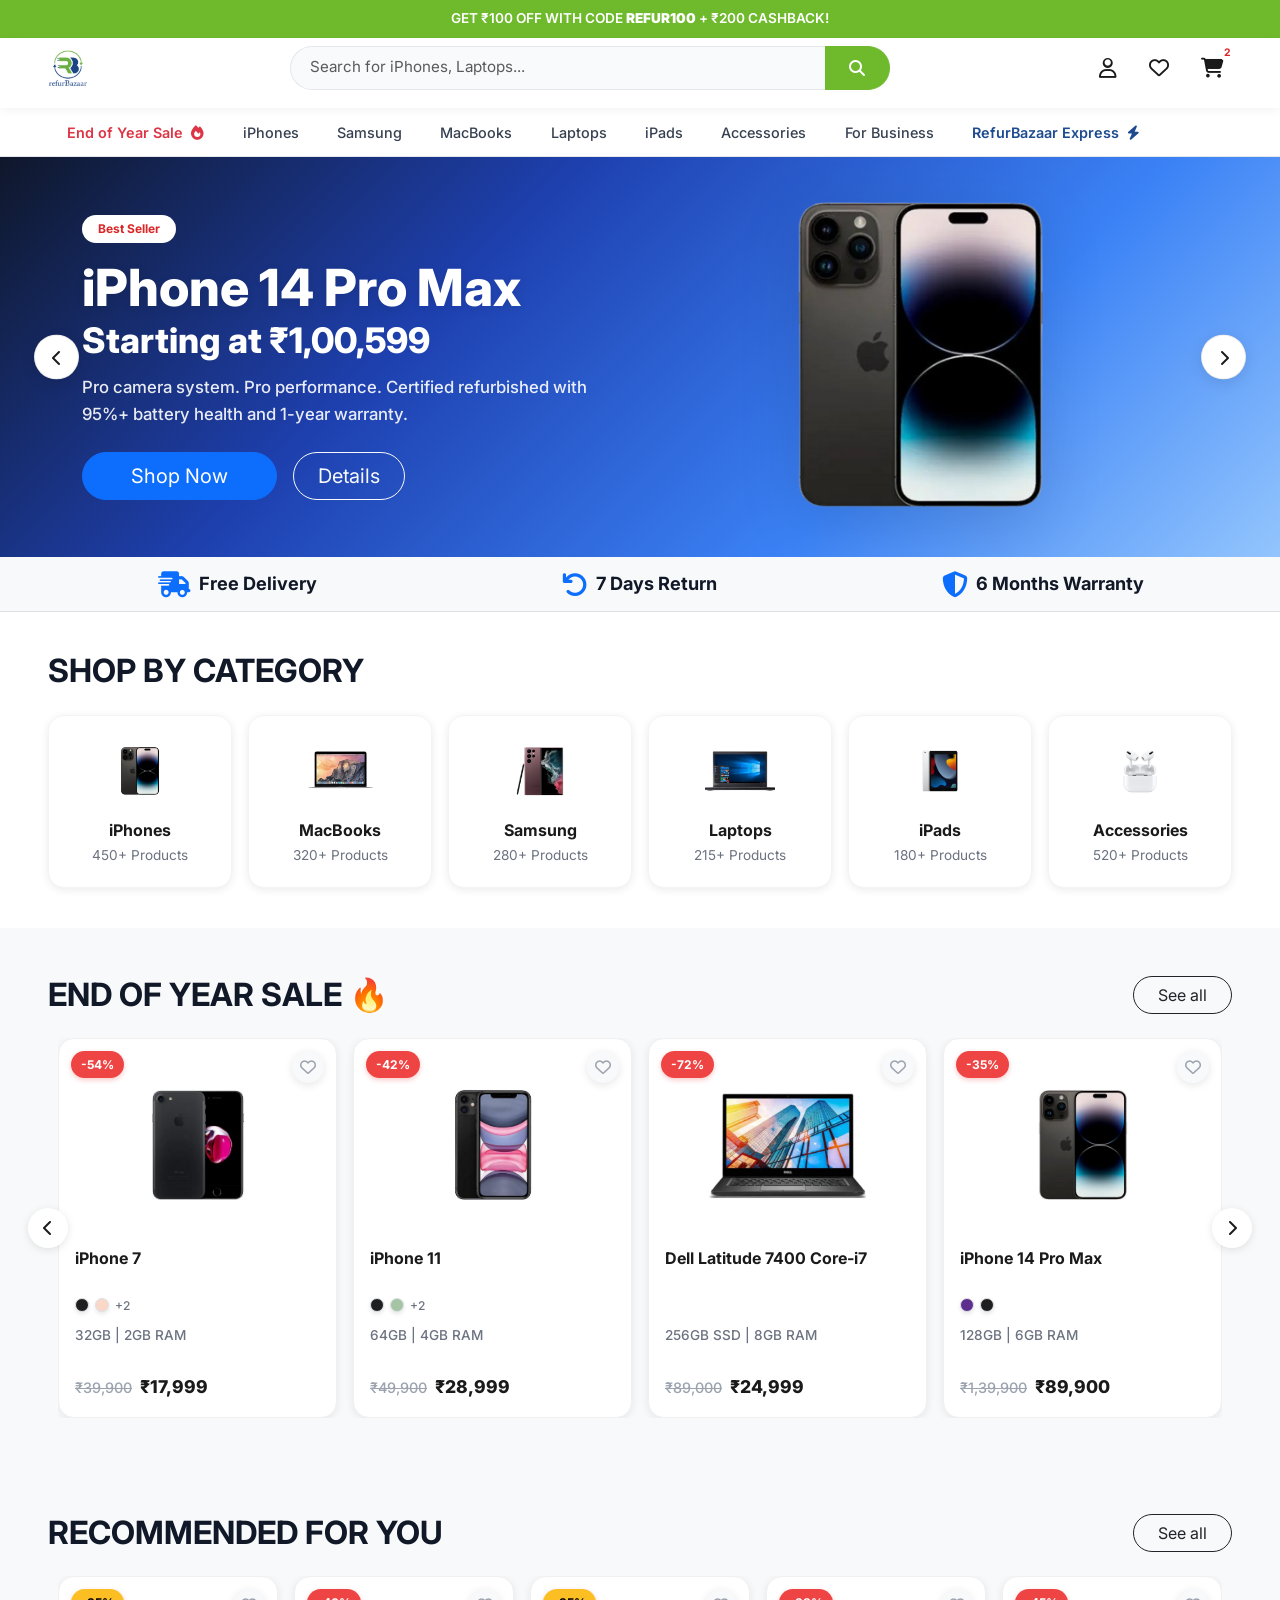
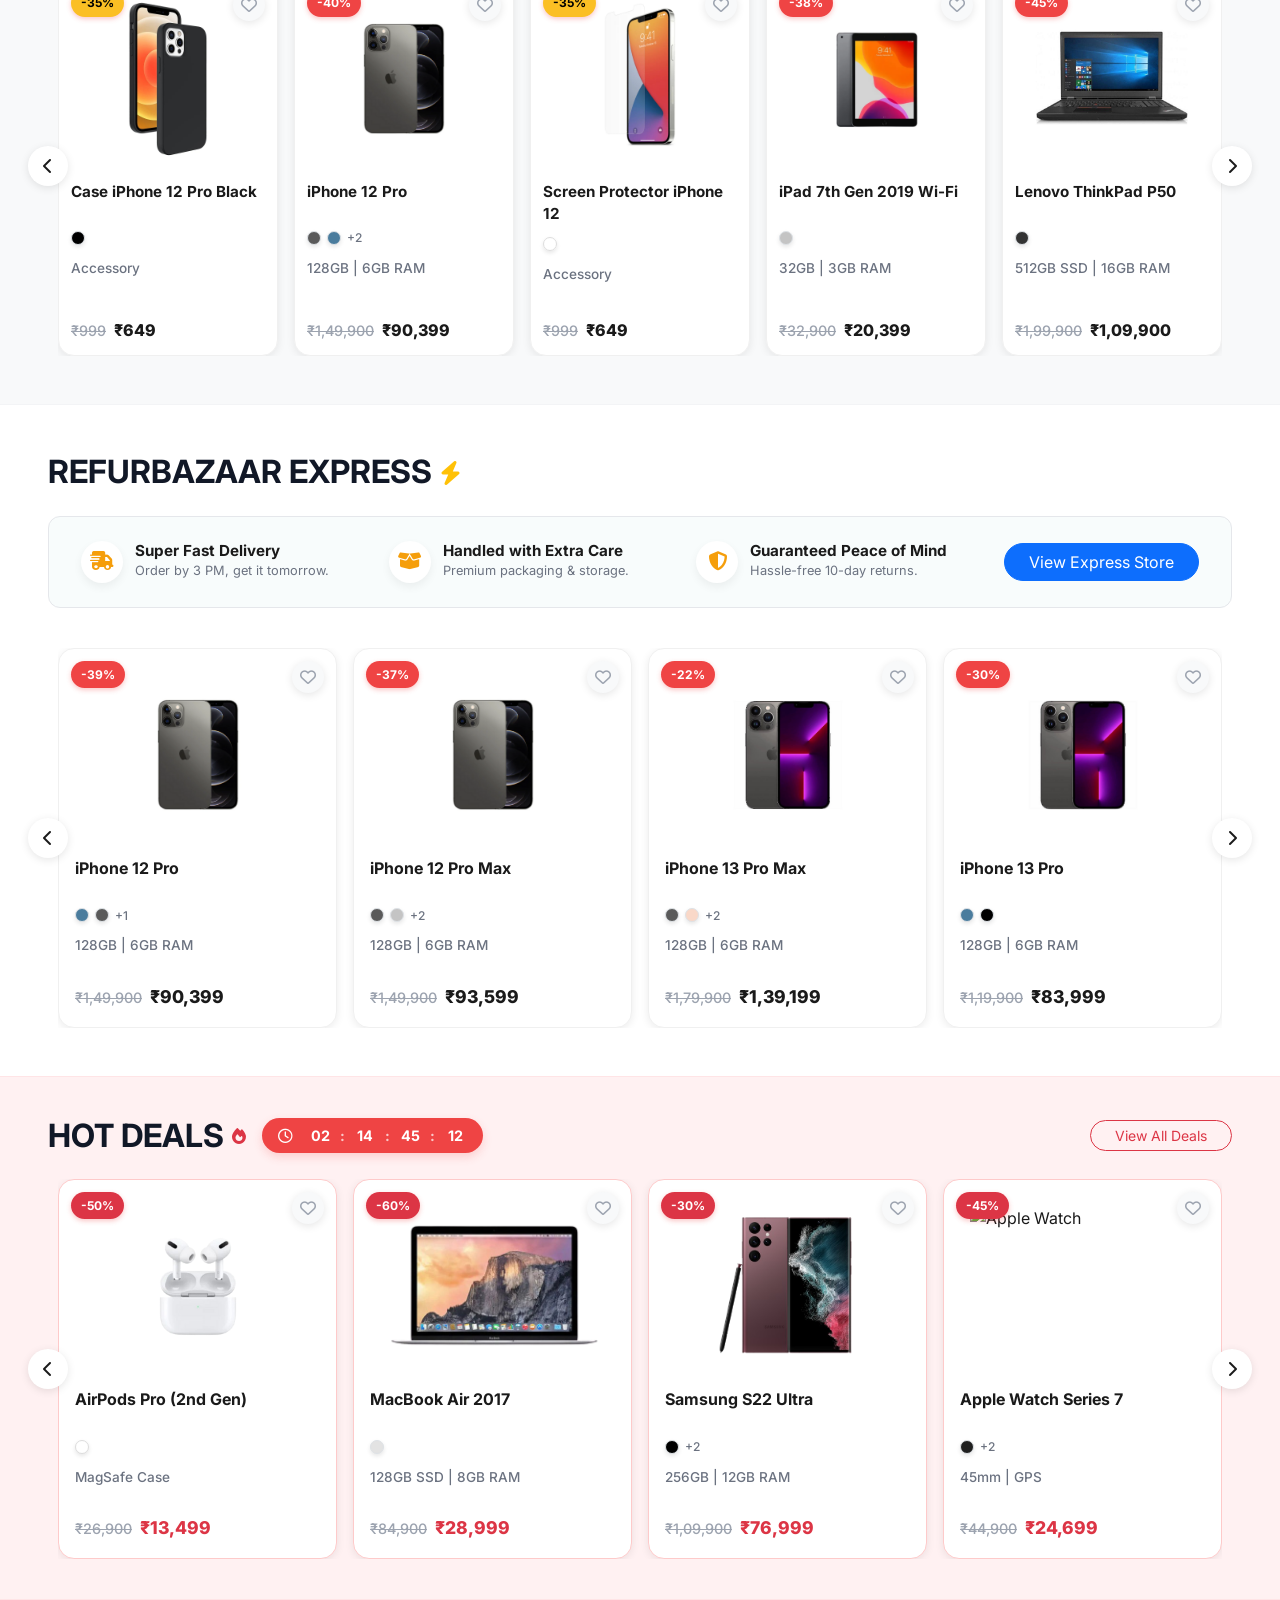
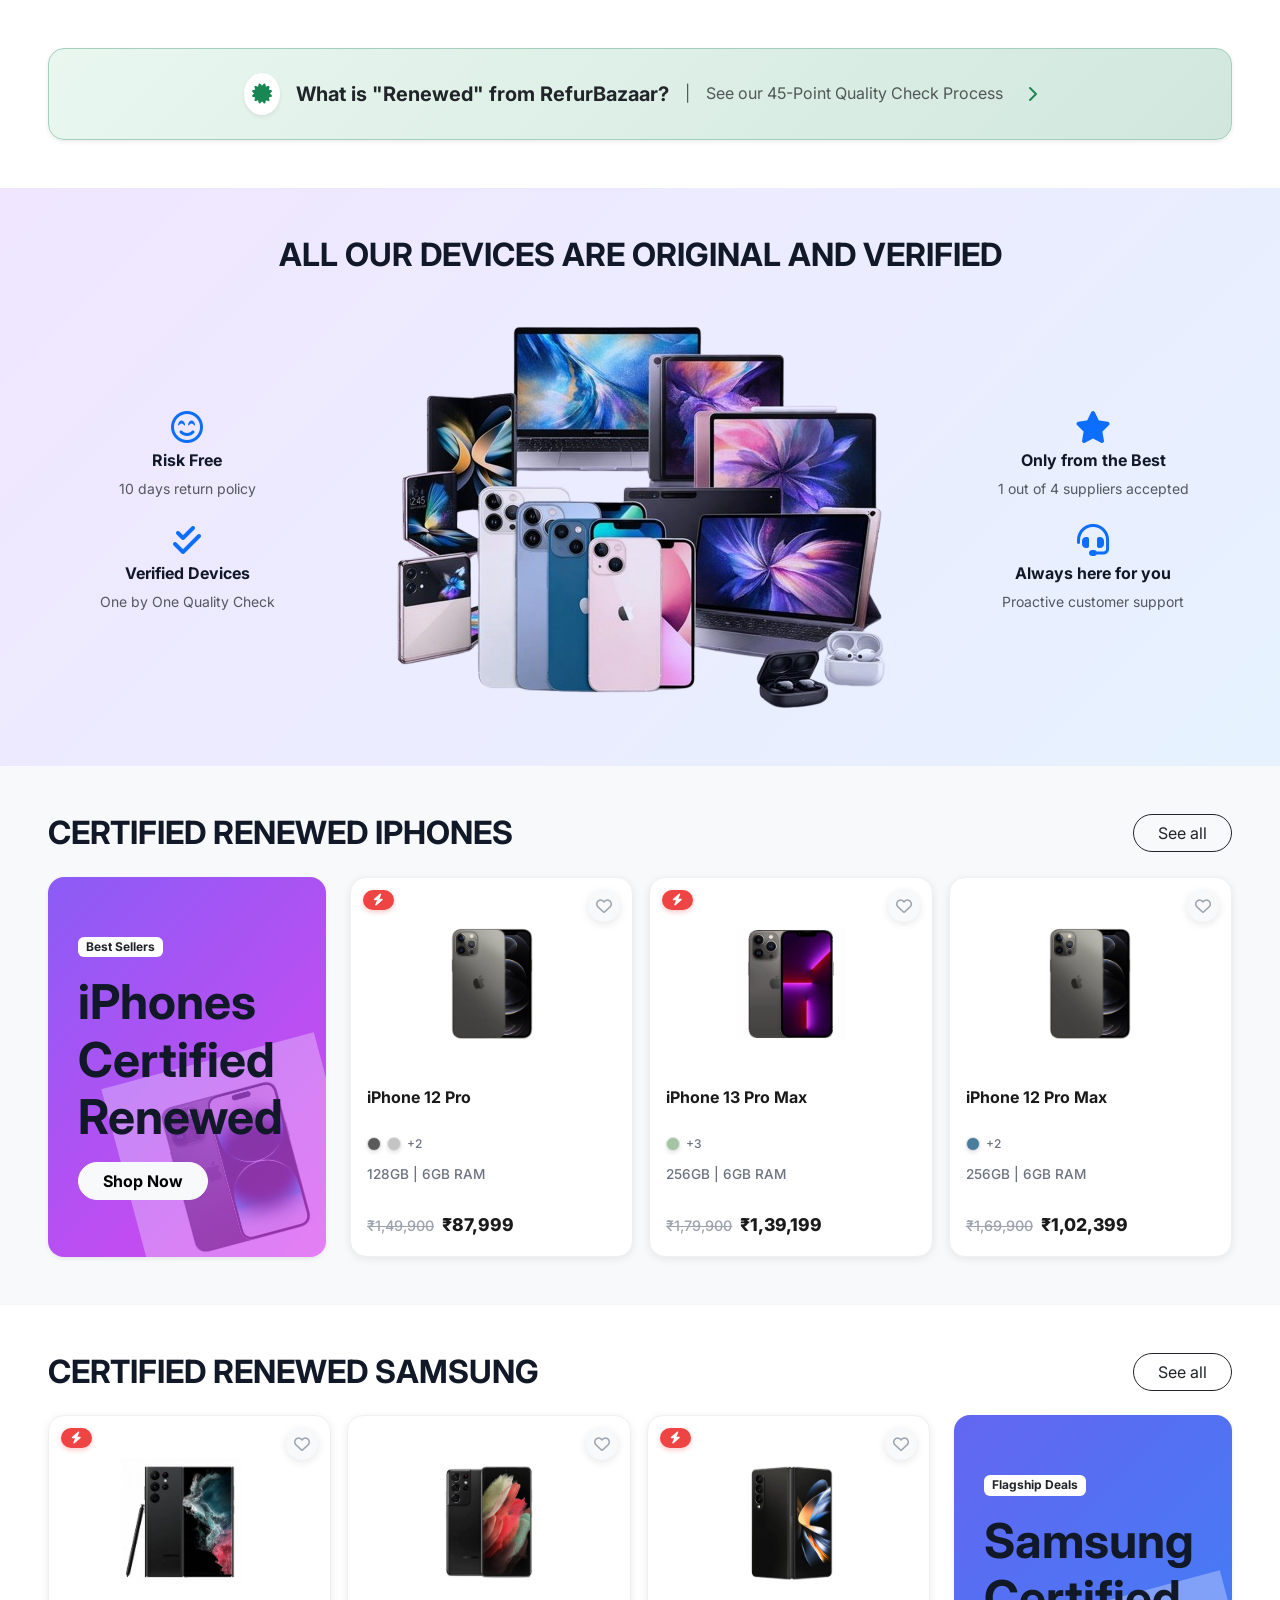
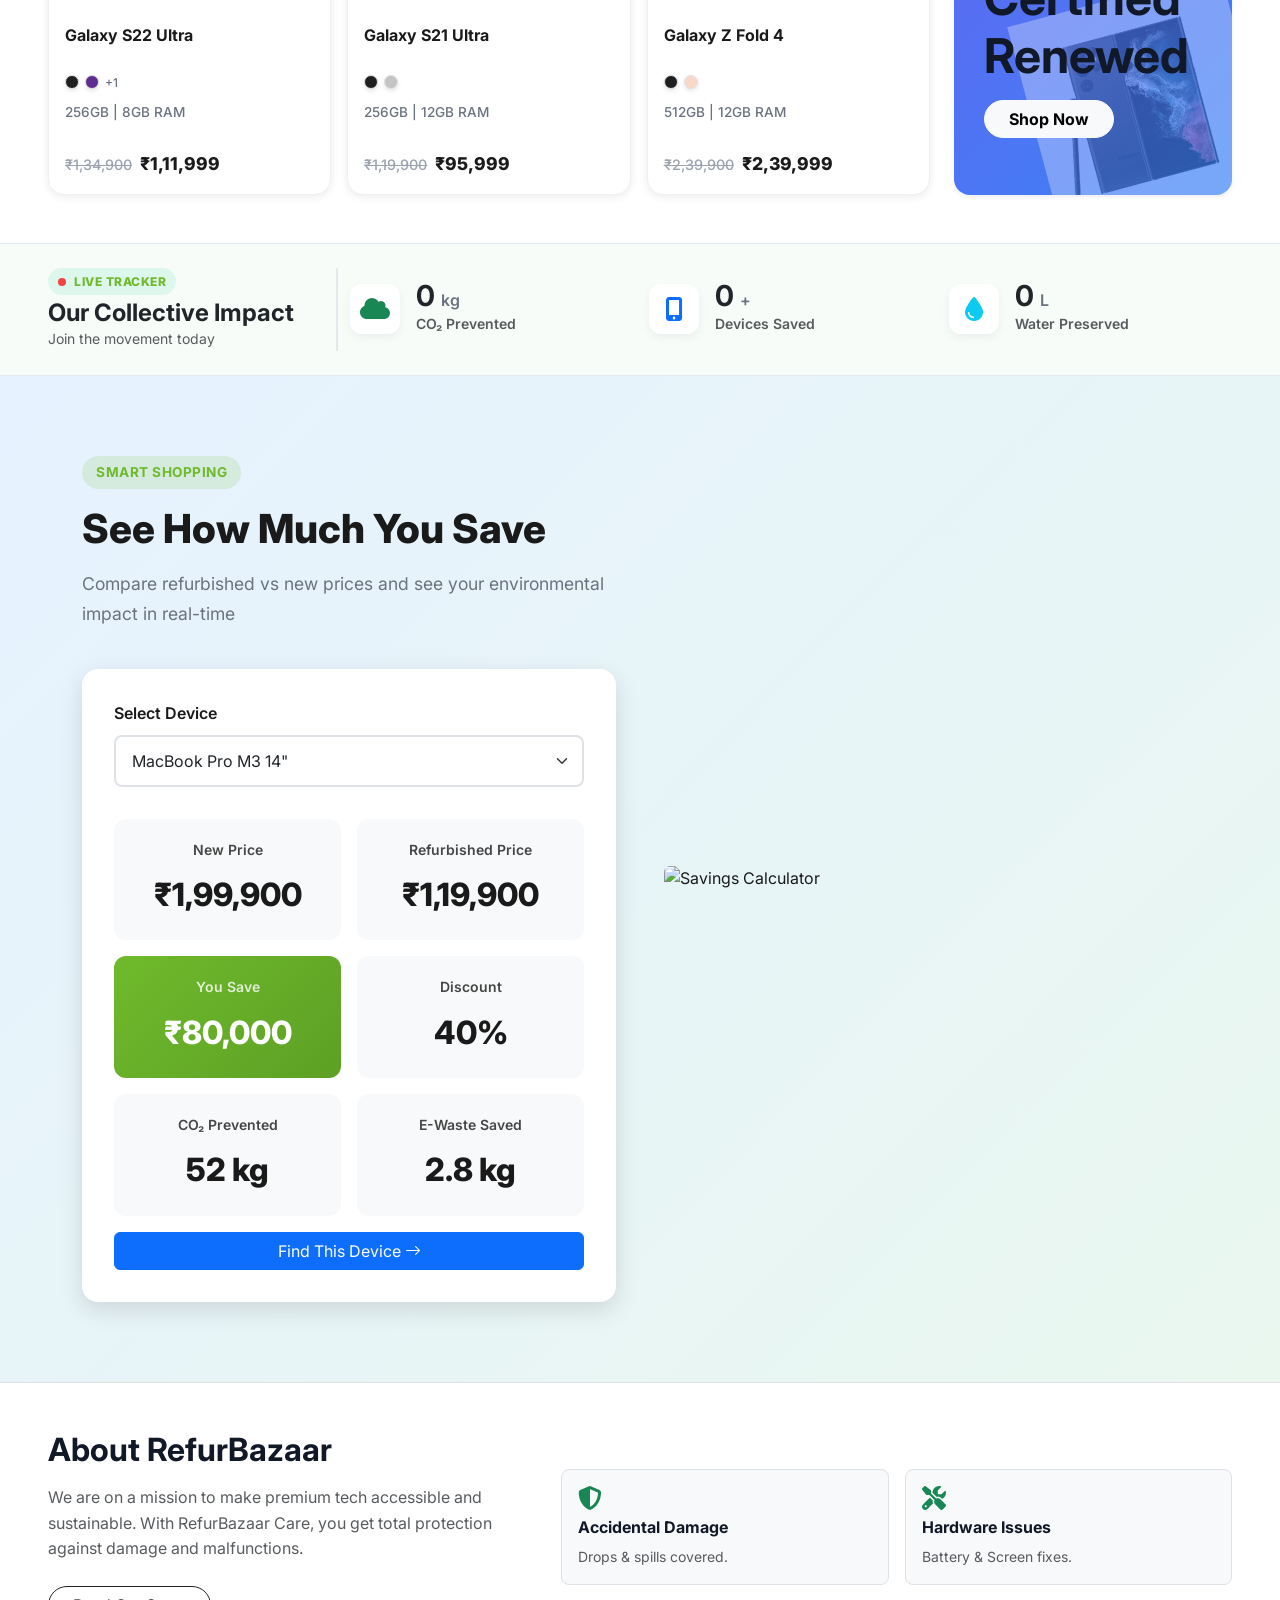
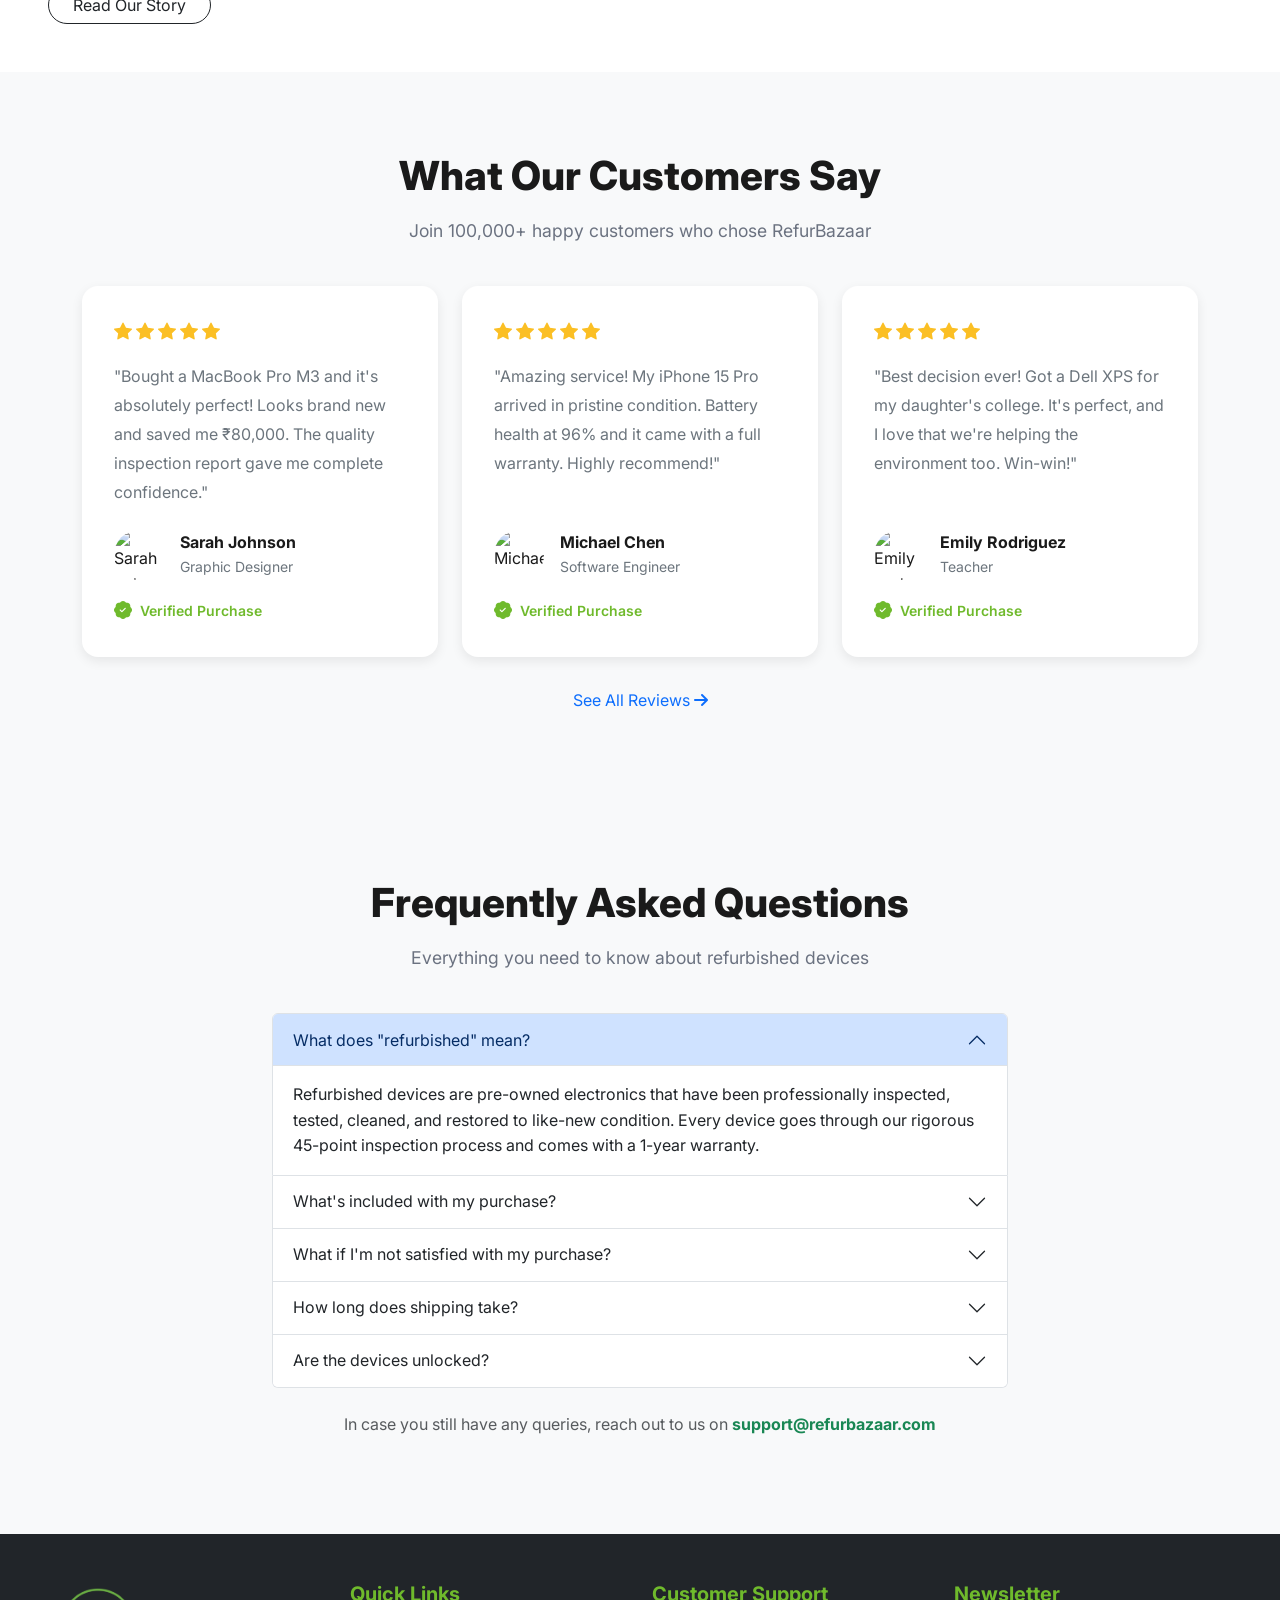
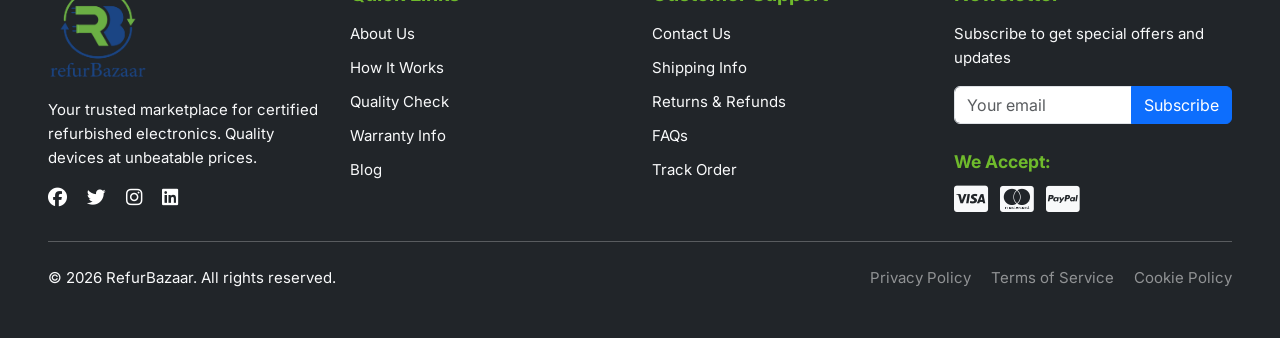
==== commit 9defe520: "updated" ====
--- a/New_Web/index.html
+++ b/New_Web/index.html
@@ -98,111 +98,119 @@
 
     <!-- 4. Hero Carousel Section -->
     <section class="hero-carousel-section">
-    <div class="container-fluid px-0 position-relative">
-        
-        <div id="heroCarousel" class="carousel slide carousel-fade" data-bs-ride="carousel" data-bs-interval="5000">
-            
-            <div class="carousel-indicators">
-                <button type="button" data-bs-target="#heroCarousel" data-bs-slide-to="0" class="active"></button>
-                <button type="button" data-bs-target="#heroCarousel" data-bs-slide-to="1"></button>
-                <button type="button" data-bs-target="#heroCarousel" data-bs-slide-to="2"></button>
-                <button type="button" data-bs-target="#heroCarousel" data-bs-slide-to="3"></button>
-            </div>
-
-            <div class="carousel-inner">
-                
-                <div class="carousel-item active">
-                    <div class="carousel-slide px-3 px-lg-5">
-                        <div class="container">
-                            <div class="row align-items-center">
-                                <div class="col-lg-6 order-1 order-lg-1">
-                                    <span class="badge bg-danger mb-3 px-3 py-2 rounded-pill">Best Seller</span>
-                                    <h1 class="slide-title">iPhone 14 Pro Max</h1>
-                                    <span class="slide-price">Starting at ₹1,00,599</span>
-                                    <p class="slide-description">
-                                        Pro camera system. Pro performance. Certified refurbished with 95%+ battery health and 1-year warranty.
-                                    </p>
-                                    <div class="d-flex gap-3">
-                                        <a href="#" class="btn btn-primary btn-lg rounded-pill px-4 px-lg-5">Shop Now</a>
-                                        <a href="#" class="btn btn-outline-dark btn-lg rounded-pill px-4">Details</a>
-                                    </div>
-                                </div>
-                                <div class="col-lg-6 text-center order-2 order-lg-2">
-                                    <img src="images/iPhone_14_Pro_Max.png" alt="iPhone 14 Pro" class="floating-image img-fluid">
-                                </div>
-                            </div>
-                        </div>
-                    </div>
-                </div>
-
-                <div class="carousel-item">
-                    <div class="carousel-slide px-3 px-lg-5">
-                        <div class="container">
-                            <div class="row align-items-center">
-                                <div class="col-lg-6 order-1 order-lg-1">
-                                    <span class="badge bg-success mb-3 px-3 py-2 rounded-pill">New Arrival</span>
-                                    <h1 class="slide-title">MacBook Air</h1>
-                                    <span class="slide-price">Starting at ₹71,999</span>
-                                    <p class="slide-description">
-                                        Light. Speed. Power. Get the ultimate ultra-portable laptop at a fraction of the cost.
-                                    </p>
-                                    <div class="d-flex gap-3">
-                                        <a href="#" class="btn btn-primary btn-lg rounded-pill px-4 px-lg-5">Shop Macs</a>
-                                        <a href="#" class="btn btn-outline-dark btn-lg rounded-pill px-4">Learn More</a>
-                                    </div>
-                                </div>
-                                <div class="col-lg-6 text-center order-2 order-lg-2">
-                                    <img src="images/MacBook_Air_-_2015.png" alt="MacBook Air" class="floating-image img-fluid">
-                                </div>
-                            </div>
-                        </div>
-                    </div>
-                </div>
-
-                <div class="carousel-item">
-                    <div class="carousel-slide px-3 px-lg-5">
-                        <div class="container">
-                            <div class="row align-items-center">
-                                <div class="col-lg-6 order-1 order-lg-1">
-                                    <span class="badge bg-primary mb-3 px-3 py-2 rounded-pill">Business Ready</span>
-                                    <h1 class="slide-title">Lenovo ThinkPad</h1>
-                                    <span class="slide-price">Starting at ₹25,999</span>
-                                    <p class="slide-description">
-                                        Built for business. Tested for life. Reliable performance for professionals on the go.
-                                    </p>
-                                    <div class="d-flex gap-3">
-                                        <a href="#" class="btn btn-primary btn-lg rounded-pill px-4 px-lg-5">Shop Laptops</a>
-                                    </div>
-                                </div>
-                                <div class="col-lg-6 text-center order-2 order-lg-2">
-                                    <img src="images/Lenovo_Thinkpad_T470s_Core_i7_-_7th_Gen.png" alt="Windows Laptop" class="floating-image img-fluid">
-                                </div>
-                            </div>
-                        </div>
-                    </div>
-                </div>
-
-                <div class="carousel-item">
-                    <a href="#" class="banner-slide-link">
-                        <img src="images/Refurb_banner.png" alt="Gadget Guruz Repairs" class="d-block banner-img">
-                    </a>
-                </div>
-
-            </div>
-
-            <button class="carousel-control-prev" type="button" data-bs-target="#heroCarousel" data-bs-slide="prev">
-                <span class="carousel-control-prev-custom ms-4">
-                    <i class="fas fa-chevron-left"></i>
-                </span>
-            </button>
-            <button class="carousel-control-next" type="button" data-bs-target="#heroCarousel" data-bs-slide="next">
-                <span class="carousel-control-next-custom me-4">
-                    <i class="fas fa-chevron-right"></i>
-                </span>
-            </button>
-        </div>
-    </div>
-</section>
+        <div class="container-fluid px-0 position-relative">
+    
+            <div id="heroCarousel" class="carousel slide carousel-fade" data-bs-ride="carousel" data-bs-interval="5000">
+    
+                <!-- <div class="carousel-indicators">
+                    <button type="button" data-bs-target="#heroCarousel" data-bs-slide-to="0" class="active"></button>
+                    <button type="button" data-bs-target="#heroCarousel" data-bs-slide-to="1"></button>
+                    <button type="button" data-bs-target="#heroCarousel" data-bs-slide-to="2"></button>
+                    <button type="button" data-bs-target="#heroCarousel" data-bs-slide-to="3"></button>
+                </div> -->
+    
+                <div class="carousel-inner">
+    
+                    <div class="carousel-item active">
+                        <div class="carousel-slide px-3 px-lg-5">
+                            <div class="container">
+                                <div class="row align-items-center">
+                                    <div class="col-lg-6 order-1 order-lg-1">
+                                        <span class="badge bg-danger mb-3 px-3 py-2 rounded-pill">Best Seller</span>
+                                        <h1 class="slide-title">iPhone 14 Pro Max</h1>
+                                        <span class="slide-price">Starting at ₹1,00,599</span>
+                                        <p class="slide-description">
+                                            Pro camera system. Pro performance. Certified refurbished with 95%+ battery health and 1-year warranty.
+                                        </p>
+                                        <div class="d-flex gap-3">
+                                            <a href="#" class="btn btn-primary btn-lg rounded-pill px-4 px-lg-5">Shop
+                                                Now</a>
+                                            <a href="#" class="btn btn-outline-light btn-lg rounded-pill px-4">Details</a>
+                                        </div>
+                                    </div>
+                                    <div class="col-lg-6 text-center order-2 order-lg-2">
+                                        <img src="images/iPhone_14_Pro_Max.png" alt="iPhone 14 Pro"
+                                            class="floating-image img-fluid">
+                                    </div>
+                                </div>
+                            </div>
+                        </div>
+                    </div>
+    
+                    <div class="carousel-item">
+                        <div class="carousel-slide px-3 px-lg-5">
+                            <div class="container">
+                                <div class="row align-items-center">
+                                    <div class="col-lg-6 order-1 order-lg-1">
+                                        <span class="badge bg-success mb-3 px-3 py-2 rounded-pill">New Arrival</span>
+                                        <h1 class="slide-title">MacBook Air</h1>
+                                        <span class="slide-price">Starting at ₹71,999</span>
+                                        <p class="slide-description">
+                                            Light. Speed. Power. Get the ultimate ultra-portable laptop at a fraction of the
+                                            cost.
+                                        </p>
+                                        <div class="d-flex gap-3">
+                                            <a href="#" class="btn btn-primary btn-lg rounded-pill px-4 px-lg-5">Shop
+                                                Macs</a>
+                                            <a href="#" class="btn btn-outline-light btn-lg rounded-pill px-4">Learn More</a>
+                                        </div>
+                                    </div>
+                                    <div class="col-lg-6 text-center order-2 order-lg-2">
+                                        <img src="images/MacBook_Air_-_2015.png" alt="MacBook Air"
+                                            class="floating-image img-fluid">
+                                    </div>
+                                </div>
+                            </div>
+                        </div>
+                    </div>
+    
+                    <div class="carousel-item">
+                        <div class="carousel-slide px-3 px-lg-5">
+                            <div class="container">
+                                <div class="row align-items-center">
+                                    <div class="col-lg-6 order-1 order-lg-1">
+                                        <span class="badge bg-primary mb-3 px-3 py-2 rounded-pill">Business Ready</span>
+                                        <h1 class="slide-title">Lenovo ThinkPad</h1>
+                                        <span class="slide-price">Starting at ₹25,999</span>
+                                        <p class="slide-description">
+                                            Built for business. Tested for life. Reliable performance for professionals on
+                                            the go.
+                                        </p>
+                                        <div class="d-flex gap-3">
+                                            <a href="#" class="btn btn-primary btn-lg rounded-pill px-4 px-lg-5">Shop
+                                                Laptops</a>
+                                        </div>
+                                    </div>
+                                    <div class="col-lg-6 text-center order-2 order-lg-2">
+                                        <img src="images/Lenovo_Thinkpad_T470s_Core_i7_-_7th_Gen.png" alt="Windows Laptop"
+                                            class="floating-image img-fluid">
+                                    </div>
+                                </div>
+                            </div>
+                        </div>
+                    </div>
+    
+                    <div class="carousel-item">
+                        <a href="#" class="banner-slide-link">
+                            <img src="images/Refurb_banner.png" alt="Gadget Guruz Repairs" class="d-block banner-img">
+                        </a>
+                    </div>
+    
+                </div>
+    
+                <button class="carousel-control-prev" type="button" data-bs-target="#heroCarousel" data-bs-slide="prev">
+                    <span class="carousel-control-prev-custom ms-4">
+                        <i class="fas fa-chevron-left"></i>
+                    </span>
+                </button>
+                <button class="carousel-control-next" type="button" data-bs-target="#heroCarousel" data-bs-slide="next">
+                    <span class="carousel-control-next-custom me-4">
+                        <i class="fas fa-chevron-right"></i>
+                    </span>
+                </button>
+            </div>
+        </div>
+    </section>
 
     <!-- 5. Trust Badges Section -->
     <section class="trust-badges py-2 bg-light border-bottom">
@@ -217,7 +225,7 @@
                 <div class="col-md-4">
                     <div class="trust-badge-item d-flex align-items-center justify-content-center gap-2 py-2">
                         <i class="fas fa-undo fa-lg text-primary"></i>
-                        <h6 class="fw-bold mb-0 small">7 Days To Return</h6>
+                        <h6 class="fw-bold mb-0 small">7 Days Return</h6>
                     </div>
                 </div>
                 <div class="col-md-4">
@@ -635,93 +643,6 @@
         </div>
     </section>
 
-    <!-- RefurBazaar Care Protection Section -->
-    <section class="care-protection-section">
-        <div class="container px-3 px-lg-5">
-            <div class="row align-items-center g-5">
-    
-                <div class="col-lg-6">
-                    <div class="care-visual">
-                        <div class="care-device-mockup">
-                            <img src="https://images.unsplash.com/photo-1556656793-08538906a9f8?w=800&q=80"
-                                alt="RefurBazaar Care Protection" class="device-image">
-    
-                            <div class="protection-overlay">
-                                <div class="overlay-badge">
-                                    <i class="fas fa-shield-alt"></i>
-                                    <span>100% Protected</span>
-                                </div>
-                                <div class="overlay-badge">
-                                    <i class="fas fa-tools"></i>
-                                    <span>Free Repairs</span>
-                                </div>
-                            </div>
-                        </div>
-                    </div>
-                </div>
-    
-                <div class="col-lg-6">
-                    <div class="care-content">
-                        <span class="section-badge">Guaranteed Peace of Mind</span>
-                        <h2 class="section-title">Relax with RefurBazaar Care</h2>
-                        <p class="section-description">
-                            With RefurBazaar, you have total, unlimited, and free protection against accidental damage and
-                            malfunctions.
-                            We're always by your side to ensure your device stays as good as new.
-                        </p>
-    
-                        <div class="care-features">
-                            <div class="care-feature">
-                                <div class="feature-icon-circle">
-                                    <i class="fas fa-crutch"></i>
-                                </div>
-                                <div class="feature-content">
-                                    <h4>Accidental Damage</h4>
-                                    <p>Drops, spills, and cracks covered at no extra cost.</p>
-                                </div>
-                            </div>
-    
-                            <div class="care-feature">
-                                <div class="feature-icon-circle">
-                                    <i class="fas fa-microchip"></i>
-                                </div>
-                                <div class="feature-content">
-                                    <h4>Hardware Issues</h4>
-                                    <p>Battery, screen, or camera issues resolved quickly.</p>
-                                </div>
-                            </div>
-    
-                            <div class="care-feature">
-                                <div class="feature-icon-circle">
-                                    <i class="fas fa-sync-alt"></i>
-                                </div>
-                                <div class="feature-content">
-                                    <h4>Easy Replacements</h4>
-                                    <p>Fast and hassle-free device replacement process.</p>
-                                </div>
-                            </div>
-    
-                            <div class="care-feature">
-                                <div class="feature-icon-circle">
-                                    <i class="fas fa-user-shield"></i>
-                                </div>
-                                <div class="feature-content">
-                                    <h4>Theft Coverage</h4>
-                                    <p>Optional theft protection for complete security.</p>
-                                </div>
-                            </div>
-                        </div>
-    
-                        <a href="#" class="btn btn-primary btn-lg rounded-pill px-4">
-                            Learn More About Care
-                        </a>
-                    </div>
-                </div>
-    
-            </div>
-        </div>
-    </section>
-
     <!-- 9. RefurBazaar Express Section -->
     <section class="express-section">
         <div class="container-fluid px-3 px-lg-5">
@@ -1001,58 +922,58 @@
     </section>
 
     <!-- 11. What is Renewed Section -->
-    <div class="container-fluid px-5 my-4">
-        <div class="text-center">
-            <i class="fas fa-info-circle text-muted"></i>
-            <a href="#" class="ms-2 text-decoration-none fw-semibold">What is Renewed from RefurBazaar?</a>
+    <div class="container-fluid px-3 px-lg-5 my-5">
+        <div class="p-4 rounded-4 text-center cursor-pointer position-relative overflow-hidden shadow-sm"
+            style="background: linear-gradient(135deg, #e9f7ef 0%, #d1e7dd 100%); border: 1px solid #a3cfbb; transition: transform 0.3s;"
+            onmouseover="this.style.transform='translateY(-3px)'" onmouseout="this.style.transform='translateY(0)'"
+            data-bs-toggle="modal" data-bs-target="#renewedModal">
+    
+            <div class="d-inline-flex align-items-center gap-3">
+                <span class="bg-white p-2 rounded-circle text-success shadow-sm">
+                    <i class="fas fa-certificate fa-lg"></i>
+                </span>
+                <h5 class="fw-bold mb-0 text-dark">What is "Renewed" from RefurBazaar?</h5>
+                <span class="text-muted d-none d-md-block">|</span>
+                <p class="mb-0 text-muted d-none d-md-block">See our 45-Point Quality Check Process</p>
+                <i class="fas fa-chevron-right ms-2 text-success"></i>
+            </div>
         </div>
     </div>
 
     <!-- 12. Verified Devices Section -->
-    <section class="verified-section py-5">
-        <div class="container-fluid px-5">
-            <h2 class="text-center mb-5 fw-bold fs-1">ALL OUR DEVICES ARE ORIGINAL AND VERIFIED BY EXPERTS</h2>
-
-            <div class="row align-items-center g-5">
+    <section class="verified-section py-5 bg-white">
+        <div class="container-fluid px-3 px-lg-5">
+            <h2 class="text-center mb-5 fw-bold">ALL OUR DEVICES ARE ORIGINAL AND VERIFIED</h2>
+    
+            <div class="row align-items-center g-4">
                 <div class="col-lg-3">
-                    <div class="feature-box text-center mb-5">
-                        <div class="feature-icon mb-3">
-                            <i class="far fa-smile-beam fa-4x text-primary"></i>
-                        </div>
-                        <h5 class="fw-bold mb-3">Risk Free</h5>
-                        <p class="text-muted">10 days to return in case of any issue</p>
-                    </div>
-
-                    <div class="feature-box text-center">
-                        <div class="feature-icon mb-3">
-                            <i class="fas fa-check-double fa-4x text-primary"></i>
-                        </div>
-                        <h5 class="fw-bold mb-3">Verified Devices- One by One</h5>
-                        <p class="text-muted">50 points quality check on all aspects of the device (screen, battery,
-                            speed, durability,...)</p>
-                    </div>
-                </div>
-
-                <div class="col-lg-6 d-flex align-items-center justify-content-center">
-                    <img src="images/main_image.jpeg" alt="Verified Devices" class="img-fluid rounded">
-                </div>
-
+                    <div class="text-center mb-4">
+                        <i class="far fa-smile-beam fa-2x text-primary mb-2"></i>
+                        <h6 class="fw-bold">Risk Free</h6>
+                        <p class="text-muted small">10 days return policy</p>
+                    </div>
+                    <div class="text-center">
+                        <i class="fas fa-check-double fa-2x text-primary mb-2"></i>
+                        <h6 class="fw-bold">Verified Devices</h6>
+                        <p class="text-muted small">One by One Quality Check</p>
+                    </div>
+                </div>
+    
+                <div class="col-lg-6 text-center">
+                    <img src="images/main_image.png" alt="Verified Devices" class="img-fluid"
+                        style="max-height: 500px; mix-blend-mode: multiply;">
+                </div>
+    
                 <div class="col-lg-3">
-                    <div class="feature-box text-center mb-5">
-                        <div class="feature-icon mb-3">
-                            <i class="fas fa-star fa-4x text-primary"></i>
-                        </div>
-                        <h5 class="fw-bold mb-3">Only from the best</h5>
-                        <p class="text-muted">Rigorous screening process - Only 1 out of 4 suppliers is accepted on
-                            RefurBazaar.</p>
-                    </div>
-
-                    <div class="feature-box text-center">
-                        <div class="feature-icon mb-3">
-                            <i class="fas fa-headset fa-4x text-primary"></i>
-                        </div>
-                        <h5 class="fw-bold mb-3">Always here for you</h5>
-                        <p class="text-muted">Proactive customer service to answer and solve any concern</p>
+                    <div class="text-center mb-4">
+                        <i class="fas fa-star fa-2x text-primary mb-2"></i>
+                        <h6 class="fw-bold">Only from the Best</h6>
+                        <p class="text-muted small">1 out of 4 suppliers accepted</p>
+                    </div>
+                    <div class="text-center">
+                        <i class="fas fa-headset fa-2x text-primary mb-2"></i>
+                        <h6 class="fw-bold">Always here for you</h6>
+                        <p class="text-muted small">Proactive customer support</p>
                     </div>
                 </div>
             </div>
@@ -1060,7 +981,7 @@
     </section>
 
     <!-- 13. Shop Certified Renewed Section -->
-    <section class="categories-section py-5 bg-light">
+    <!-- <section class="categories-section py-5 bg-light">
         <div class="container-fluid px-5">
             <h2 class="fw-bold mb-4">SHOP CERTIFIED RENEWED</h2>
 
@@ -1113,101 +1034,89 @@
                         <h6 class="fw-semibold">iPads</h6>
                     </div>
                 </div>
-
-                <!-- <div class="col-lg-2 col-md-4 col-6">
-                    <div class="category-card text-center">
-                        <img src="https://images.unsplash.com/photo-1579586337278-3bef040fd17a?w=200&h=200&fit=crop" alt="Apple Watches" class="category-img mb-3 rounded">
-                        <h6 class="fw-semibold">Apple Watches</h6>
-                    </div>
-                </div> -->
-            </div>
-        </div>
-    </section>
+            </div>
+        </div>
+    </section> -->
+
+    <!-- <section class="py-4 bg-light border-top border-bottom">
+        <div class="container-fluid px-3 px-lg-5 text-center">
+            <a href="#" class="d-block rounded-4 overflow-hidden shadow-sm">
+                <img src="images/gadget_guruz_banner.png" alt="Repair Services by Gadget Guruz" class="img-fluid w-100"
+                    style="max-height: 200px; object-fit: cover;">
+            </a>
+        </div>
+    </section> -->
 
     <!-- Certified Renewed iPhones -->
     <section class="certified-iphones-section py-5 bg-light">
-        <div class="container-fluid px-5">
+        <div class="container-fluid px-3 px-lg-5">
             <div class="d-flex justify-content-between align-items-center mb-4">
                 <h2 class="fw-bold mb-0">CERTIFIED RENEWED IPHONES</h2>
                 <a href="#" class="btn btn-outline-dark rounded-pill px-4">See all</a>
             </div>
-
-            <div class="row g-4">
-                <div class="col-lg-4">
-                    <div class="promo-card iphones-promo h-100 d-flex align-items-center justify-content-center">
-                        <div class="text-center">
-                            <h3 class="display-3 fw-bold text-white mb-0">iPhones<br>Certified<br>Renewed</h3>
-                        </div>
-                    </div>
-                </div>
-
-                <div class="col-lg-8">
-                    <div class="row g-4">
-                        <!-- Updated CERTIFIED RENEWED IPHONES products to match standard format -->
-                        <div class="col-xl-4 col-lg-6 col-md-6">
-                            <div class="product-card">
-                                <div class="product-badge">
-                                    <i class="fas fa-bolt"></i>
-                                </div>
-                                <div class="wishlist-btn">
-                                    <i class="far fa-heart"></i>
-                                </div>
+    
+            <div class="row g-4 align-items-stretch">
+                <div class="col-lg-4 col-xl-3">
+                    <div class="promo-card iphones-promo h-100 shadow-sm">
+                        <div class="text-start position-relative z-2">
+                            <span class="badge bg-white text-dark mb-3">Best Sellers</span>
+                            <h3 class="display-5 fw-bold mb-3">iPhones<br>Certified<br>Renewed</h3>
+                            <a href="#" class="btn btn-light rounded-pill px-4 fw-bold">Shop Now</a>
+                        </div>
+                        <img src="images/iPhone 14 Pro Max.png" alt="" class="promo-bg-img">
+                    </div>
+                </div>
+    
+                <div class="col-lg-8 col-xl-9">
+                    <div class="row g-3">
+                        <div class="col-6 col-md-4">
+                            <div class="product-card h-100">
+                                <div class="product-badge"><i class="fas fa-bolt"></i></div>
+                                <div class="wishlist-btn"><i class="far fa-heart"></i></div>
                                 <img src="images/iPhone 12 Pro.png" alt="iPhone 12 Pro" class="product-img">
                                 <h5 class="product-title">iPhone 12 Pro</h5>
                                 <div class="color-options mb-2">
                                     <span class="color-dot" style="background: #5a5a5a;"></span>
                                     <span class="color-dot" style="background: #c4c4c4;"></span>
-                                    <span class="color-dot" style="background: #f9d8c8;"></span>
-                                    <span class="color-dot" style="background: #4a7c9d;"></span>
+                                    <span class="more-colors">+2</span>
                                 </div>
                                 <p class="product-specs">128GB | 6GB RAM</p>
-                                <div class="product-pricing">
+                                <div class="product-pricing mt-auto">
                                     <span class="price-original">₹1,49,900</span>
                                     <span class="product-price">₹87,999</span>
                                 </div>
                             </div>
                         </div>
-
-                        <div class="col-xl-4 col-lg-6 col-md-6">
-                            <div class="product-card">
-                                <div class="product-badge">
-                                    <i class="fas fa-bolt"></i>
-                                </div>
-                                <div class="wishlist-btn">
-                                    <i class="far fa-heart"></i>
-                                </div>
+    
+                        <div class="col-6 col-md-4">
+                            <div class="product-card h-100">
+                                <div class="product-badge"><i class="fas fa-bolt"></i></div>
+                                <div class="wishlist-btn"><i class="far fa-heart"></i></div>
                                 <img src="images/iPhone 13 Pro Max.png" alt="iPhone 13 Pro Max" class="product-img">
                                 <h5 class="product-title">iPhone 13 Pro Max</h5>
                                 <div class="color-options mb-2">
-                                    <span class="color-dot" style="background: #5a5a5a;"></span>
-                                    <span class="color-dot" style="background: #f9d8c8;"></span>
-                                    <span class="color-dot" style="background: #c4c4c4;"></span>
                                     <span class="color-dot" style="background: #a4c4a4;"></span>
-                                    <span class="more-colors">+1</span>
+                                    <span class="more-colors">+3</span>
                                 </div>
                                 <p class="product-specs">256GB | 6GB RAM</p>
-                                <div class="product-pricing">
+                                <div class="product-pricing mt-auto">
                                     <span class="price-original">₹1,79,900</span>
                                     <span class="product-price">₹1,39,199</span>
                                 </div>
                             </div>
                         </div>
-
-                        <div class="col-xl-4 col-lg-6 col-md-6">
-                            <div class="product-card">
-                                <div class="wishlist-btn">
-                                    <i class="far fa-heart"></i>
-                                </div>
+    
+                        <div class="col-6 col-md-4">
+                            <div class="product-card h-100">
+                                <div class="wishlist-btn"><i class="far fa-heart"></i></div>
                                 <img src="images/iPhone 12 Pro Max.png" alt="iPhone 12 Pro Max" class="product-img">
                                 <h5 class="product-title">iPhone 12 Pro Max</h5>
                                 <div class="color-options mb-2">
-                                    <span class="color-dot" style="background: #5a5a5a;"></span>
                                     <span class="color-dot" style="background: #4a7c9d;"></span>
-                                    <span class="color-dot" style="background: #f9d8c8;"></span>
-                                    <span class="color-dot" style="background: #c4c4c4;"></span>
+                                    <span class="more-colors">+2</span>
                                 </div>
                                 <p class="product-specs">256GB | 6GB RAM</p>
-                                <div class="product-pricing">
+                                <div class="product-pricing mt-auto">
                                     <span class="price-original">₹1,69,900</span>
                                     <span class="product-price">₹1,02,399</span>
                                 </div>
@@ -1221,44 +1130,49 @@
 
     <!-- Certified Renewed Samsung -->
     <section class="certified-samsung-section py-5">
-        <div class="container-fluid px-5">
+        <div class="container-fluid px-3 px-lg-5">
             <div class="d-flex justify-content-between align-items-center mb-4">
                 <h2 class="fw-bold mb-0">CERTIFIED RENEWED SAMSUNG</h2>
                 <a href="#" class="btn btn-outline-dark rounded-pill px-4">See all</a>
             </div>
-
-            <div class="row g-4">
-                <div class="col-lg-8">
-                    <div class="row g-4">
-                        <!-- Updated CERTIFIED RENEWED SAMSUNG products to match standard format -->
-                        <div class="col-xl-4 col-lg-6 col-md-6">
-                            <div class="product-card">
-                                <div class="product-badge">
-                                    <i class="fas fa-bolt"></i>
-                                </div>
-                                <div class="wishlist-btn">
-                                    <i class="far fa-heart"></i>
-                                </div>
+    
+            <div class="row g-4 align-items-stretch">
+    
+                <div class="col-lg-4 col-xl-3 order-lg-last">
+                    <div class="promo-card samsung-promo h-100 shadow-sm">
+                        <div class="text-start position-relative z-2">
+                            <span class="badge bg-white text-dark mb-3">Flagship Deals</span>
+                            <h3 class="display-5 fw-bold mb-3">Samsung<br>Certified<br>Renewed</h3>
+                            <a href="#" class="btn btn-light rounded-pill px-4 fw-bold">Shop Now</a>
+                        </div>
+                        <img src="images/Galaxy S22 Ultra.png" alt="" class="promo-bg-img">
+                    </div>
+                </div>
+    
+                <div class="col-lg-8 col-xl-9">
+                    <div class="row g-3">
+                        <div class="col-6 col-md-4">
+                            <div class="product-card h-100">
+                                <div class="product-badge"><i class="fas fa-bolt"></i></div>
+                                <div class="wishlist-btn"><i class="far fa-heart"></i></div>
                                 <img src="images/Galaxy S22 Ultra.png" alt="Galaxy S22 Ultra" class="product-img">
                                 <h5 class="product-title">Galaxy S22 Ultra</h5>
                                 <div class="color-options mb-2">
                                     <span class="color-dot" style="background: #1f1f1f;"></span>
-                                    <span class="color-dot" style="background: #fff; border: 1px solid #ddd;"></span>
                                     <span class="color-dot" style="background: #5e2e8e;"></span>
+                                    <span class="more-colors">+1</span>
                                 </div>
                                 <p class="product-specs">256GB | 8GB RAM</p>
-                                <div class="product-pricing">
+                                <div class="product-pricing mt-auto">
                                     <span class="price-original">₹1,34,900</span>
                                     <span class="product-price">₹1,11,999</span>
                                 </div>
                             </div>
                         </div>
-
-                        <div class="col-xl-4 col-lg-6 col-md-6">
-                            <div class="product-card">
-                                <div class="wishlist-btn">
-                                    <i class="far fa-heart"></i>
-                                </div>
+    
+                        <div class="col-6 col-md-4">
+                            <div class="product-card h-100">
+                                <div class="wishlist-btn"><i class="far fa-heart"></i></div>
                                 <img src="images/Galaxy S21 Ultra.png" alt="Galaxy S21 Ultra" class="product-img">
                                 <h5 class="product-title">Galaxy S21 Ultra</h5>
                                 <div class="color-options mb-2">
@@ -1266,21 +1180,17 @@
                                     <span class="color-dot" style="background: #c4c4c4;"></span>
                                 </div>
                                 <p class="product-specs">256GB | 12GB RAM</p>
-                                <div class="product-pricing">
+                                <div class="product-pricing mt-auto">
                                     <span class="price-original">₹1,19,900</span>
                                     <span class="product-price">₹95,999</span>
                                 </div>
                             </div>
                         </div>
-
-                        <div class="col-xl-4 col-lg-6 col-md-6">
-                            <div class="product-card">
-                                <div class="product-badge">
-                                    <i class="fas fa-bolt"></i>
-                                </div>
-                                <div class="wishlist-btn">
-                                    <i class="far fa-heart"></i>
-                                </div>
+    
+                        <div class="col-6 col-md-4">
+                            <div class="product-card h-100">
+                                <div class="product-badge"><i class="fas fa-bolt"></i></div>
+                                <div class="wishlist-btn"><i class="far fa-heart"></i></div>
                                 <img src="images/Galaxy Z Fold 4.png" alt="Galaxy Z Fold 4" class="product-img">
                                 <h5 class="product-title">Galaxy Z Fold 4</h5>
                                 <div class="color-options mb-2">
@@ -1288,7 +1198,7 @@
                                     <span class="color-dot" style="background: #f9d8c8;"></span>
                                 </div>
                                 <p class="product-specs">512GB | 12GB RAM</p>
-                                <div class="product-pricing">
+                                <div class="product-pricing mt-auto">
                                     <span class="price-original">₹2,39,900</span>
                                     <span class="product-price">₹2,39,999</span>
                                 </div>
@@ -1296,114 +1206,77 @@
                         </div>
                     </div>
                 </div>
-
-                <div class="col-lg-4">
-                    <div class="promo-card samsung-promo h-100 d-flex align-items-center justify-content-center">
-                        <div class="text-center">
-                            <h3 class="display-3 fw-bold text-white mb-0">Samsung<br>Certified<br>Renewed</h3>
-                        </div>
-                    </div>
-                </div>
             </div>
         </div>
     </section>
 
     <!-- Your Impact Tracker -->
-    <section class="impact-tracker-section" id="sustainability">
-        <div class="container">
-            <div class="section-header text-center">
-                <span class="section-badge eco-badge">
-                    <i class="bi bi-globe"></i> Your Environmental Impact
-                </span>
-                <h2 class="section-title">See Your Real-Time Impact</h2>
-                <p class="section-description">Every purchase makes a difference. Track your contribution to a
-                    sustainable future.</p>
-            </div>
-
-            <div class="impact-dashboard">
-                <div class="row g-4">
-                    <div class="col-md-4">
-                        <div class="impact-card">
-                            <div class="impact-icon">
-                                <i class="bi bi-cloud"></i>
-                            </div>
-                            <div class="impact-content">
-                                <h3 class="impact-number" data-target="5200">0</h3>
-                                <p class="impact-unit">kg CO₂ Prevented</p>
-                                <div class="impact-comparison">
-                                    <i class="bi bi-tree"></i>
-                                    <span>= 260 trees planted</span>
-                                </div>
-                            </div>
-                            <div class="impact-progress">
-                                <div class="progress">
-                                    <div class="progress-bar" style="width: 85%"></div>
-                                </div>
-                                <span class="progress-label">85% to next milestone</span>
-                            </div>
-                        </div>
-                    </div>
-
-                    <div class="col-md-4">
-                        <div class="impact-card">
-                            <div class="impact-icon">
-                                <i class="bi bi-recycle"></i>
-                            </div>
-                            <div class="impact-content">
-                                <h3 class="impact-number" data-target="100000">0</h3>
-                                <p class="impact-unit">Devices Refurbished</p>
-                                <div class="impact-comparison">
-                                    <i class="bi bi-box-seam"></i>
-                                    <span>= 2.8M kg e-waste saved</span>
-                                </div>
-                            </div>
-                            <div class="impact-progress">
-                                <div class="progress">
-                                    <div class="progress-bar" style="width: 60%"></div>
-                                </div>
-                                <span class="progress-label">60% to next milestone</span>
-                            </div>
-                        </div>
-                    </div>
-
-                    <div class="col-md-4">
-                        <div class="impact-card">
-                            <div class="impact-icon">
-                                <i class="bi bi-droplet"></i>
-                            </div>
-                            <div class="impact-content">
-                                <h3 class="impact-number" data-target="850000">0</h3>
-                                <p class="impact-unit">Liters Water Saved</p>
-                                <div class="impact-comparison">
-                                    <i class="bi bi-droplet-fill"></i>
-                                    <span>= 4,250 bathtubs</span>
-                                </div>
-                            </div>
-                            <div class="impact-progress">
-                                <div class="progress">
-                                    <div class="progress-bar" style="width: 75%"></div>
-                                </div>
-                                <span class="progress-label">75% to next milestone</span>
-                            </div>
-                        </div>
-                    </div>
-                </div>
-
-                <div class="impact-community mt-5">
-                    <div class="row align-items-center g-4">
-                        <div class="col-md-6">
-                            <h3 class="fw-bold mb-3">Join Our Green Community</h3>
-                            <p class="text-muted">Over 100,000+ customers are making a difference by choosing
-                                refurbished electronics. Together, we've prevented millions of kg of e-waste and reduced
-                                our carbon footprint significantly.</p>
-                            <button class="btn btn-success">See Full Impact Report</button>
-                        </div>
-                        <div class="col-md-6">
-                            <div class="impact-visual">
-                                <img src="https://images.unsplash.com/photo-1542601906990-b4d3fb777b09?w=600&q=80"
-                                    alt="Environmental Impact" class="img-fluid rounded">
-                            </div>
-                        </div>
+    <section class="impact-section py-4">
+        <div class="container-fluid px-3 px-lg-5">
+            <div class="row align-items-center">
+    
+                <div class="col-lg-3 mb-3 mb-lg-0 text-center text-lg-start border-end-lg">
+                    <div class="d-inline-flex flex-column align-items-center align-items-lg-start">
+                        <div class="live-indicator mb-1">
+                            <span class="pulse-dot"></span>
+                            <span class="live-text">LIVE TRACKER</span>
+                        </div>
+                        <h4 class="fw-bold mb-0 text-dark">Our Collective Impact</h4>
+                        <p class="text-muted mb-0 small">Join the movement today</p>
+                    </div>
+                </div>
+    
+                <div class="col-lg-9">
+                    <div class="row g-3 justify-content-center justify-content-lg-start text-center text-lg-start">
+    
+                        <div class="col-4 col-md-4">
+                            <div
+                                class="impact-metric-item d-flex align-items-center justify-content-center justify-content-lg-start gap-3">
+                                <div class="impact-icon-box">
+                                    <i class="fas fa-cloud text-success"></i>
+                                </div>
+                                <div class="impact-text">
+                                    <h3 class="fw-bold mb-0 text-dark">
+                                        <span class="impact-number" data-target="5200">0</span>
+                                        <span class="unit">kg</span>
+                                    </h3>
+                                    <small class="text-muted fw-semibold">CO₂ Prevented</small>
+                                </div>
+                            </div>
+                        </div>
+    
+                        <div class="col-4 col-md-4">
+                            <div
+                                class="impact-metric-item d-flex align-items-center justify-content-center justify-content-lg-start gap-3">
+                                <div class="impact-icon-box">
+                                    <i class="fas fa-mobile-alt text-primary"></i>
+                                </div>
+                                <div class="impact-text">
+                                    <h3 class="fw-bold mb-0 text-dark">
+                                        <span class="impact-number" data-target="100000">0</span>
+                                        <span class="unit">+</span>
+                                    </h3>
+                                    <small class="text-muted fw-semibold">Devices Saved</small>
+                                </div>
+                            </div>
+                        </div>
+    
+                        <div class="col-4 col-md-4">
+                            <div
+                                class="impact-metric-item d-flex align-items-center justify-content-center justify-content-lg-start gap-3">
+                                <div class="impact-icon-box">
+                                    <i class="fas fa-tint text-info"></i>
+                                </div>
+                                <div class="impact-text">
+                                    <h3 class="fw-bold mb-0 text-dark">
+                                        <span class="impact-number" data-target="850000">0</span>
+                                        <span class="unit">L</span>
+                                    </h3>
+                                    <small class="text-muted fw-semibold">Water Preserved</small>
+                                </div>
+                            </div>
+                        </div>
+    
                     </div>
                 </div>
             </div>
@@ -1482,8 +1355,40 @@
         </div>
     </section>
 
+    <!-- RefurBazaar Care Protection Section -->
+    <section class="care-section py-5 bg-white border-top">
+        <div class="container-fluid px-3 px-lg-5">
+            <div class="row align-items-center g-5">
+                <div class="col-lg-5">
+                    <h2 class="fw-bold mb-3">About RefurBazaar</h2>
+                    <p class="text-muted mb-4">We are on a mission to make premium tech accessible and sustainable. With
+                        RefurBazaar Care, you get total protection against damage and malfunctions.</p>
+                    <a href="#" class="btn btn-outline-dark rounded-pill px-4">Read Our Story</a>
+                </div>
+                <div class="col-lg-7">
+                    <div class="row g-3">
+                        <div class="col-md-6">
+                            <div class="p-3 border rounded-3 bg-light h-100">
+                                <i class="fas fa-shield-alt text-success mb-2 fs-4"></i>
+                                <h6 class="fw-bold">Accidental Damage</h6>
+                                <p class="small text-muted mb-0">Drops & spills covered.</p>
+                            </div>
+                        </div>
+                        <div class="col-md-6">
+                            <div class="p-3 border rounded-3 bg-light h-100">
+                                <i class="fas fa-tools text-success mb-2 fs-4"></i>
+                                <h6 class="fw-bold">Hardware Issues</h6>
+                                <p class="small text-muted mb-0">Battery & Screen fixes.</p>
+                            </div>
+                        </div>
+                    </div>
+                </div>
+            </div>
+        </div>
+    </section>
+
     <!-- Certified Quality Section -->
-    <section class="quality-section">
+    <!-- <section class="quality-section">
         <div class="container">
             <div class="row align-items-center g-5">
                 <div class="col-lg-6">
@@ -1548,7 +1453,7 @@
                 </div>
             </div>
         </div>
-    </section>
+    </section> -->
 
     <!-- Testimonials Section -->
     <section class="testimonials-section">
@@ -1636,6 +1541,13 @@
                 </div>
             </div>
         </div>
+
+        <div class="text-center mt-4">
+            <a href="#" class="btn btn-link text-decoration-none">See All Reviews
+                <i class="fas fa-arrow-right"></i>
+            </a>
+        </div>
+
     </section>
 
     <!-- FAQ Section -->
@@ -1729,6 +1641,13 @@
                     </div>
                 </div>
             </div>
+
+            <p class="text-center mt-4 text-muted">
+                In case you still have any queries, reach out to us on
+                <a href="mailto:support@refurbazaar.com" class="text-success fw-bold">support@refurbazaar.com
+                </a>
+            </p>
+
         </div>
     </section>
 
@@ -1763,8 +1682,7 @@
         <div class="container-fluid px-5">
             <div class="row g-4">
                 <div class="col-lg-3 col-md-6">
-                    <img src="refurbazaar-20final-20logo.png" alt="RefurBazaar" height="100" class="mb-3"
-                        style="filter: brightness(0) invert(1);">
+                    <img src="images/refurbazaar-20final-20logo.png" alt="RefurBazaar" height="100" class="mb-3">
                     <p class="text-light">Your trusted marketplace for certified refurbished electronics. Quality
                         devices at unbeatable prices.</p>
                     <div class="social-links mt-3">
@@ -1776,7 +1694,7 @@
                 </div>
 
                 <div class="col-lg-3 col-md-6">
-                    <h5 class="fw-bold mb-3">Quick Links</h5>
+                    <h5 class="fw-bold mb-3" style="color: var(--primary-green);">Quick Links</h5>
                     <ul class="list-unstyled">
                         <li><a href="#" class="text-light text-decoration-none d-block mb-2">About Us</a></li>
                         <li><a href="#" class="text-light text-decoration-none d-block mb-2">How It Works</a></li>
@@ -1787,7 +1705,7 @@
                 </div>
 
                 <div class="col-lg-3 col-md-6">
-                    <h5 class="fw-bold mb-3">Customer Support</h5>
+                    <h5 class="fw-bold mb-3" style="color: var(--primary-green);">Customer Support</h5>
                     <ul class="list-unstyled">
                         <li><a href="#" class="text-light text-decoration-none d-block mb-2">Contact Us</a></li>
                         <li><a href="#" class="text-light text-decoration-none d-block mb-2">Shipping Info</a></li>
@@ -1798,14 +1716,14 @@
                 </div>
 
                 <div class="col-lg-3 col-md-6">
-                    <h5 class="fw-bold mb-3">Newsletter</h5>
+                    <h5 class="fw-bold mb-3" style="color: var(--primary-green);">Newsletter</h5>
                     <p class="text-light">Subscribe to get special offers and updates</p>
                     <div class="input-group mb-3">
                         <input type="email" class="form-control" placeholder="Your email">
                         <button class="btn btn-primary" type="button">Subscribe</button>
                     </div>
                     <div class="payment-methods mt-4">
-                        <p class="small text-light mb-2">We Accept:</p>
+                        <p class="mb-2" style="color: var(--primary-green);">We Accept:</p>
                         <i class="fab fa-cc-visa fa-2x text-light me-2"></i>
                         <i class="fab fa-cc-mastercard fa-2x text-light me-2"></i>
                         <i class="fab fa-cc-paypal fa-2x text-light"></i>
@@ -1820,9 +1738,9 @@
                     <p class="mb-0 text-light">&copy; 2026 RefurBazaar. All rights reserved.</p>
                 </div>
                 <div class="col-md-6 text-center text-md-end">
-                    <a href="#" class="text-light text-decoration-none me-3">Privacy Policy</a>
-                    <a href="#" class="text-light text-decoration-none me-3">Terms of Service</a>
-                    <a href="#" class="text-light text-decoration-none">Cookie Policy</a>
+                    <a href="privacy-policy.html" class="text-white-50 text-decoration-none me-3 hover-white">Privacy Policy</a>
+                    <a href="terms.html" class="text-white-50 text-decoration-none me-3 hover-white">Terms of Service</a>
+                    <a href="cookie-policy.html" class="text-white-50 text-decoration-none hover-white">Cookie Policy</a>
                 </div>
             </div>
         </div>
@@ -1831,6 +1749,54 @@
     <!-- Bootstrap JS -->
     <script src="https://cdn.jsdelivr.net/npm/bootstrap@5.3.2/dist/js/bootstrap.bundle.min.js"></script>
     <script src="script.js"></script>
+
+    <!-- Modal -->
+    <div class="modal fade" id="renewedModal" tabindex="-1" aria-hidden="true">
+        <div class="modal-dialog modal-xl modal-dialog-centered modal-dialog-scrollable">
+            <div class="modal-content border-0 rounded-4">
+                <div class="modal-header border-0 pb-0">
+                    <button type="button" class="btn-close" data-bs-dismiss="modal" aria-label="Close"></button>
+                </div>
+                <div class="modal-body p-0">
+                    <div class="row g-0">
+                        <div class="col-lg-4 bg-light p-5 d-flex flex-column justify-content-center">
+                            <h3 class="fw-bold mb-3">What is "Renewed"?</h3>
+                            <p class="text-muted">It means "As Good As New". Every device is original and passes our
+                                rigorous checks.</p>
+                            <ul class="list-unstyled mt-3">
+                                <li class="mb-2"><i class="fas fa-check text-success me-2"></i> 100% Original Parts</li>
+                                <li class="mb-2"><i class="fas fa-check text-success me-2"></i> Deep Sanitization</li>
+                                <li class="mb-2"><i class="fas fa-check text-success me-2"></i> 1 Year Warranty</li>
+                            </ul>
+                        </div>
+                        <div class="col-lg-8 p-5">
+                            <h4 class="fw-bold mb-4">The 45-Point Quality Check</h4>
+                            <div class="row g-4">
+                                <div class="col-md-6">
+                                    <h6 class="fw-bold"><i class="fas fa-battery-full text-success me-2"></i>Power</h6>
+                                    <p class="small text-muted">Battery health (85%+), Charging port, Cable functionality.
+                                    </p>
+                                </div>
+                                <div class="col-md-6">
+                                    <h6 class="fw-bold"><i class="fas fa-mobile-alt text-success me-2"></i>Display</h6>
+                                    <p class="small text-muted">Touch response, No dead pixels, True Tone verification.</p>
+                                </div>
+                                <div class="col-md-6">
+                                    <h6 class="fw-bold"><i class="fas fa-camera text-success me-2"></i>Camera</h6>
+                                    <p class="small text-muted">Focus, Zoom, Flash, Front/Back lens clarity.</p>
+                                </div>
+                                <div class="col-md-6">
+                                    <h6 class="fw-bold"><i class="fas fa-wifi text-success me-2"></i>Connectivity</h6>
+                                    <p class="small text-muted">Wi-Fi, Bluetooth, GPS, FaceID/TouchID sensors.</p>
+                                </div>
+                            </div>
+                        </div>
+                    </div>
+                </div>
+            </div>
+        </div>
+    </div>
+
 </body>
 
 </html>
--- a/New_Web/styles.css
+++ b/New_Web/styles.css
@@ -1,16 +1,24 @@
-/* Root Variables */
+/* =========================================
+   1. ROOT VARIABLES & CONFIG
+   ========================================= */
 :root {
+  /* Colors */
   --primary-green: #6fba2c;
   --primary-blue: #1e4a8f;
   --secondary-blue: #6366f1;
   --accent-purple: #6fba2c;
+  /* Note: You had this as green in original, kept as is. Change if needed. */
   --accent-pink: #ec4899;
   --accent-green: #7bc74d;
+
+  /* Neutrals */
   --dark: #1a1a1a;
   --light: #f8f9fa;
+  --white: #ffffff;
   --gray: #6c757d;
   --border: #dee2e6;
-  --white: #ffffff;
+
+  /* Gray Scale */
   --gray-50: #f9fafb;
   --gray-100: #f3f4f6;
   --gray-200: #e5e7eb;
@@ -21,6 +29,8 @@
   --gray-700: #374151;
   --gray-800: #1f2937;
   --gray-900: #111827;
+
+  /* Theme Colors */
   --light-blue: #e6f2ff;
   --light-green: #e9f7ef;
   --dark-blue: #0f2557;
@@ -52,21 +62,27 @@
   --transition-slow: 500ms ease;
 
   /* Fonts */
-  /* --font-display: "Playfair Display", serif; */
   --font-primary: "Inter", -apple-system, BlinkMacSystemFont, "Segoe UI", sans-serif;
   --font-display: var(--font-primary);
 }
 
-/* Global Styles */
+/* =========================================
+   2. GLOBAL RESETS & TYPOGRAPHY
+   ========================================= */
 * {
   margin: 0;
   padding: 0;
   box-sizing: border-box;
 }
 
-html, body {
+html,
+body {
   overflow-x: hidden;
   max-width: 100%;
+}
+
+html {
+  scroll-behavior: smooth;
 }
 
 body {
@@ -74,10 +90,6 @@
   color: var(--dark);
   line-height: 1.6;
   font-size: 16px;
-}
-
-html {
-  scroll-behavior: smooth;
 }
 
 h1,
@@ -117,38 +129,268 @@
   transition: var(--transition-base);
 }
 
-/* img {
-  max-width: 100%;
-  height: auto;
-  display: block;
-} */
-
-/* =========================================
-   1. RESPONSIVE HEADER & NAVIGATION
+/* Section Common Styles */
+.section-badge {
+  display: inline-block;
+  background: rgba(111, 186, 44, 0.15);
+  /* Light Green */
+  color: var(--primary-green);
+  font-weight: 700;
+  font-size: 0.85rem;
+  padding: 6px 14px;
+  border-radius: 50px;
+  margin-bottom: 1rem;
+  text-transform: uppercase;
+  letter-spacing: 0.5px;
+}
+
+.section-title {
+  font-weight: 800;
+  color: var(--dark);
+  margin-bottom: 1rem;
+  font-size: 2.5rem;
+}
+
+.section-description {
+  color: var(--gray-600);
+  font-size: 1.1rem;
+  margin-bottom: 2.5rem;
+  line-height: 1.7;
+}
+
+/* =========================================
+   3. GLOBAL COMPONENTS
+   ========================================= */
+
+/* --- Card Utilities --- */
+.carousel-wrapper {
+  position: relative;
+  padding: 0 10px;
+}
+
+/* Desktop padding adjustment for carousel arrows */
+@media (min-width: 992px) {
+  .carousel-wrapper {
+    padding: 0 10px;
+  }
+}
+
+/* --- Product Cards (Merged) --- */
+/* Base definition used in End of Year, Recommended, Express, Hot Deals */
+.product-card {
+  background: white;
+  border-radius: 16px;
+  padding: 16px;
+  /* Merged: used to be 20px in some, 16px in others */
+  position: relative;
+  transition: all 0.3s ease;
+  border: 1px solid #f0f0f0;
+  height: 100%;
+  display: flex;
+  flex-direction: column;
+  min-height: 380px;
+  /* Ensured consistency */
+  box-shadow: 0 2px 8px rgba(0, 0, 0, 0.08);
+}
+
+.product-card:hover {
+  transform: translateY(-5px);
+  box-shadow: 0 12px 24px rgba(0, 0, 0, 0.15);
+}
+
+.product-img {
+  width: 100%;
+  height: 180px;
+  /* Merged: formerly 220px in some sections */
+  object-fit: contain;
+  margin-bottom: 12px;
+  padding: 10px;
+  transition: transform 0.3s ease;
+  flex-shrink: 0;
+}
+
+.product-card:hover .product-img {
+  transform: scale(1.05);
+}
+
+.product-title {
+  font-size: 1rem;
+  font-weight: 700;
+  /* Merged 600/700 */
+  margin-bottom: 8px;
+  color: var(--dark);
+  display: -webkit-box;
+  -webkit-line-clamp: 2;
+  -webkit-box-orient: vertical;
+  overflow: hidden;
+  min-height: 2.4em;
+  line-height: 1.4;
+}
+
+/* Product Badges */
+.product-badge {
+  position: absolute;
+  top: 12px;
+  left: 12px;
+  background: #ef4444;
+  /* Default Red Sale */
+  color: white;
+  padding: 4px 10px;
+  border-radius: 50px;
+  font-size: 0.75rem;
+  font-weight: 700;
+  z-index: 2;
+  box-shadow: 0 2px 5px rgba(239, 68, 68, 0.3);
+  /* Removed fixed width/height circle style from Verified Section to favor Pill style globally */
+  display: flex;
+  align-items: center;
+  justify-content: center;
+}
+
+/* Wishlist Button */
+.wishlist-btn {
+  position: absolute;
+  top: 12px;
+  right: 12px;
+  width: 32px;
+  height: 32px;
+  background: #f8f9fa;
+  /* Merged: some had white */
+  border-radius: 50%;
+  display: flex;
+  align-items: center;
+  justify-content: center;
+  cursor: pointer;
+  transition: all 0.2s;
+  color: var(--gray-400);
+  z-index: 2;
+  box-shadow: 0 2px 8px rgba(0, 0, 0, 0.1);
+}
+
+.wishlist-btn:hover {
+  background: #fee2e2;
+  color: #ef4444;
+  transform: scale(1.1);
+}
+
+/* Colors & Specs */
+.color-options {
+  min-height: 24px;
+  display: flex;
+  gap: 6px;
+  align-items: center;
+  margin-bottom: 8px;
+}
+
+.color-dot {
+  width: 14px;
+  height: 14px;
+  border-radius: 50%;
+  border: 1px solid #dee2e6;
+  cursor: pointer;
+  transition: transform 0.2s ease;
+  box-shadow: 0 2px 4px rgba(0, 0, 0, 0.1);
+}
+
+.color-dot:hover {
+  transform: scale(1.2);
+}
+
+.more-colors {
+  font-size: 0.75rem;
+  color: var(--gray-500);
+  font-weight: 500;
+}
+
+.product-specs {
+  font-size: 0.85rem;
+  color: var(--gray-500);
+  margin-bottom: 12px;
+  font-weight: 500;
+  min-height: 18px;
+}
+
+/* Pricing */
+.product-pricing {
+  margin-top: auto;
+  display: flex;
+  flex-wrap: wrap;
+  align-items: baseline;
+  /* Merged: was center in some */
+  gap: 8px;
+}
+
+.price-original {
+  font-size: 0.9rem;
+  text-decoration: line-through;
+  color: #9ca3af;
+  font-weight: 500;
+}
+
+.product-price {
+  font-size: 1.1rem;
+  /* Merged 20px */
+  font-weight: 800;
+  color: var(--dark);
+}
+
+/* --- Navigation Arrows --- */
+.product-slider-arrow {
+  width: 40px;
+  height: 40px;
+  background: white;
+  box-shadow: 0 2px 8px rgba(0, 0, 0, 0.1);
+  border-radius: 50%;
+  position: absolute;
+  top: 50%;
+  transform: translateY(-50%);
+  z-index: 10;
+  display: flex;
+  align-items: center;
+  justify-content: center;
+  color: var(--dark);
+  border: none;
+  transition: all 0.2s;
+}
+
+.product-slider-arrow:hover {
+  background: var(--primary-green);
+  color: white;
+}
+
+.arrow-prev {
+  left: -20px;
+}
+
+.arrow-next {
+  right: -20px;
+}
+
+/* =========================================
+   4. HEADER & NAVIGATION
    ========================================= */
 
 /* Top Promo Banner */
 .promo-banner {
-  background-color: var(--primary-green); /* Now Green */
+  background-color: var(--primary-green);
   color: var(--white);
   font-size: 0.85rem;
   padding: 8px 0;
   text-align: center;
-  font-weight: 600; /* Slightly bolder for better readability on green */
-}
-
-/* Main Navbar Container */
+  font-weight: 600;
+}
+
+/* Main Navbar */
 .navbar-main {
   background-color: var(--white);
   min-height: 70px;
   padding: 0.5rem 0;
-  box-shadow: 0 2px 10px rgba(0,0,0,0.05);
+  box-shadow: 0 2px 10px rgba(0, 0, 0, 0.05);
   z-index: 1020;
   position: sticky;
   top: 0;
 }
 
-/* Logo */
 .brand-logo img {
   height: 40px;
   width: auto;
@@ -181,23 +423,22 @@
   border-color: var(--primary-green);
 }
 
-/* SEARCH BUTTON */
 .search-input-group .btn {
   border-radius: 0 50px 50px 0;
-  border: 1px solid var(--primary-green); /* Green Border */
+  border: 1px solid var(--primary-green);
   border-left: none;
-  background: var(--primary-green);       /* Green Background */
-  color: var(--white);                    /* White Icon */
+  background: var(--primary-green);
+  color: var(--white);
   padding: 0 1.5rem;
   transition: all 0.2s ease;
 }
 
 .search-input-group .btn:hover {
-  background: #5a9e22; /* Slightly darker green on hover */
+  background: #5a9e22;
   border-color: #5a9e22;
 }
 
-/* Icons (User, Heart, Cart) */
+/* Nav Icons */
 .nav-icon-btn {
   color: var(--dark);
   font-size: 1.25rem;
@@ -210,7 +451,7 @@
 }
 
 .nav-icon-btn:hover {
-  color: var(--primary-green); /* YOUR GREEN */
+  color: var(--primary-green);
 }
 
 .cart-count {
@@ -220,7 +461,7 @@
   font-size: 0.65rem;
   padding: 0.25em 0.5em;
   transform: translate(25%, -25%);
-  background-color: #dc3545; /* Standard red for badge remains best for visibility */
+  background-color: #dc3545;
 }
 
 /* Secondary Nav (Categories) */
@@ -229,29 +470,23 @@
   border-bottom: 1px solid var(--gray-200);
 }
 
-/* The scrollable container */
 .secondary-nav .container-fluid {
-  overflow-x: auto; /* Enables horizontal scrolling */
-  -webkit-overflow-scrolling: touch; /* Smooth scroll on iPhone */
-  
-  /* Hide scrollbar for clean look */
-  scrollbar-width: none; 
+  overflow-x: auto;
+  -webkit-overflow-scrolling: touch;
+  scrollbar-width: none;
   -ms-overflow-style: none;
-  
-  /* Ensure padding works inside the scroll area */
   padding-left: 0;
   padding-right: 0;
 }
 
-.secondary-nav .container-fluid::-webkit-scrollbar { 
+.secondary-nav .container-fluid::-webkit-scrollbar {
   display: none;
 }
 
-/* The Flexbox wrapper */
 .secondary-nav .d-flex {
   width: 100%;
-  /* DEFAULT (Mobile): Start aligned. Critical to prevent left-side clipping */
-  justify-content: flex-start; 
+  justify-content: flex-start;
+  /* Default Mobile */
 }
 
 .cat-link {
@@ -262,8 +497,8 @@
   font-size: 0.9rem;
   text-decoration: none;
   transition: color 0.2s;
-  white-space: nowrap; /* Prevents text wrapping */
-  flex-shrink: 0;      /* Prevents items from squishing */
+  white-space: nowrap;
+  flex-shrink: 0;
 }
 
 .cat-link:hover {
@@ -271,1046 +506,500 @@
   background: var(--gray-50);
 }
 
-.cat-link.highlight-red { color: #dc3545; font-weight: 600; }
-.cat-link.highlight-blue { color: var(--primary-blue); font-weight: 600; }
-
-/* DESKTOP (992px - 1399px) */
-/* Standard Laptops: Align Left to prevent "End of Year Sale" getting cut off */
+.cat-link.highlight-red {
+  color: #dc3545;
+  font-weight: 600;
+}
+
+.cat-link.highlight-blue {
+  color: var(--primary-blue);
+  font-weight: 600;
+}
+
+/* Responsive Nav Logic */
 @media (min-width: 992px) {
   .secondary-nav .d-flex {
-    justify-content: flex-start; /* Align Left is safer for 992px */
-  }
-  
+    justify-content: flex-start;
+  }
+
   .secondary-nav .container-fluid {
-    /* Add padding to center the block visually if there is extra space */
-    padding-left: 3rem; 
+    padding-left: 3rem;
     padding-right: 3rem;
   }
 }
 
-/* HUGE SCREENS ONLY (1400px+) */
-/* Only center if we have tons of space */
 @media (min-width: 1400px) {
   .secondary-nav .d-flex {
-    justify-content: center; 
-  }
-}
-
-/* MOBILE ONLY (991px and below) */
+    justify-content: center;
+  }
+}
+
 @media (max-width: 991px) {
-  .secondary-nav .d-flex {
-    padding-left: 15px; /* Visual breathing room at start */
-    padding-right: 15px; /* Visual breathing room at end */
-  }
-  
-  .cat-link {
-    font-size: 0.85rem;
-    padding: 0.8rem 1rem;
-  }
-}
-
-/* Responsive Media Queries */
-@media (max-width: 991px) {
-  /* Mobile Layout: Logo & Icons Top, Search Bottom */
   .navbar-container {
     flex-wrap: wrap;
     gap: 0;
   }
-  
-  .brand-col { order: 1; flex: 1; }
-  .icons-col { order: 2; }
-  
+
+  .brand-col {
+    order: 1;
+    flex: 1;
+  }
+
+  .icons-col {
+    order: 2;
+  }
+
   .search-col {
     order: 3;
     width: 100%;
     margin-top: 12px;
   }
-  
-  .search-wrapper { max-width: 100%; }
-}
-
-/* Fix Giant Padding on Mobile for ALL sections */
-/* This changes px-5 to be smaller on mobile screens */
-@media (max-width: 768px) {
-  .px-5 {
-    padding-left: 1.5rem !important; /* Reduced from 3rem */
-    padding-right: 1.5rem !important;
-  }
-}
-
-/* =========================================
-   HERO CAROUSEL SECTION (Compact & Fixed Arrows)
+
+  .search-wrapper {
+    max-width: 100%;
+  }
+
+  .secondary-nav .d-flex {
+    padding-left: 15px;
+    padding-right: 15px;
+  }
+
+  .cat-link {
+    font-size: 0.85rem;
+    padding: 0.8rem 1rem;
+  }
+}
+
+/* =========================================
+   5. HERO CAROUSEL SECTION
    ========================================= */
 .hero-carousel-section {
-    background: linear-gradient(135deg, #0f172a 0%, #1e40af 35%, #3b82f6 70%, #93c5fd 100%);
-    position: relative;
-    overflow: hidden;
-    /* padding: 1.5rem 0;  */
+  background: linear-gradient(135deg, #0f172a 0%, #1e40af 35%, #3b82f6 70%, #93c5fd 100%);
+  position: relative;
+  overflow: hidden;
 }
 
 .carousel-slide {
-    /* Reduced min-height to ~400px to ensure badges are visible below */
-    min-height: 400px; 
-    display: flex;
-    align-items: center;
-}
-
-/* Typography */
+  min-height: 400px;
+  display: flex;
+  align-items: center;
+}
+
 .slide-title {
-    font-weight: 800;
-    font-size: 3.2rem; /* Slightly smaller for compact fit */
-    line-height: 1.1;
-    margin-bottom: 0.5rem;
-    color: #ffffff; 
-    text-shadow: 0 2px 10px rgba(0,0,0,0.1); /* Subtle shadow for lift */
+  font-weight: 800;
+  font-size: 3.2rem;
+  line-height: 1.1;
+  margin-bottom: 0.5rem;
+  color: #ffffff;
+  text-shadow: 0 2px 10px rgba(0, 0, 0, 0.1);
 }
 
 .slide-description {
-    font-size: 1.05rem;
-    color: rgba(255, 255, 255, 0.9);
-    margin-bottom: 1.5rem;
-    max-width: 550px;
-    font-weight: 500;
-}
-
-/* HERO PRICE BLOCK */
-.hero-price-wrap {
-    display: flex;
-    align-items: center;
-    gap: 12px;
-    margin-bottom: 1.2rem;
-    flex-wrap: wrap;
-}
-
-.hero-original-price {
-    font-size: 1.1rem;
-    text-decoration: line-through;
-    color: #9ca3af;
-    font-weight: 600;
-}
-
-/* Price: White with a bold weight */
-.hero-current-price, .slide-price {
-    font-size: 2.2rem;
-    font-weight: 800;
-    color: #ffffff;
-    line-height: 1;
-    display: block; /* Ensures it sits on its own line if needed */
-    margin-bottom: 1rem;
-}
-
-/* Update Badges to pop against the blue */
-/* Using White background with colored text looks very premium on blue backgrounds */
-.badge.bg-danger { background-color: #fff !important; color: #dc2626 !important; } /* Red Text */
-.badge.bg-success { background-color: #fff !important; color: #16a34a !important; } /* Green Text */
-.badge.bg-primary { background-color: #fff !important; color: #2563eb !important; } /* Blue Text */
-
-.hero-save-badge {
-    background-color: #fbbf24;
-    color: var(--dark);
-    font-weight: 700;
-    font-size: 0.85rem;
-    padding: 5px 10px;
-    border-radius: 6px;
-    letter-spacing: 0.5px;
+  font-size: 1.05rem;
+  color: rgba(255, 255, 255, 0.9);
+  margin-bottom: 1.5rem;
+  max-width: 550px;
+  font-weight: 500;
+}
+
+.slide-price,
+.hero-current-price {
+  font-size: 2.2rem;
+  font-weight: 800;
+  color: #ffffff;
+  line-height: 1;
+  display: block;
+  margin-bottom: 1rem;
+}
+
+/* Hero Badges */
+.badge.bg-danger {
+  background-color: #fff !important;
+  color: #dc2626 !important;
+}
+
+.badge.bg-success {
+  background-color: #fff !important;
+  color: #16a34a !important;
+}
+
+.badge.bg-primary {
+  background-color: #fff !important;
+  color: #2563eb !important;
 }
 
 /* Floating Image */
 .floating-image {
-    max-height: 360px; /* Reduced to match the new compact section height */
-    width: auto;
-    filter: drop-shadow(0 15px 30px rgba(0,0,0,0.12));
-    animation: float 6s ease-in-out infinite;
+  max-height: 360px;
+  width: auto;
+  filter: drop-shadow(0 15px 30px rgba(0, 0, 0, 0.12));
+  animation: float 6s ease-in-out infinite;
 }
 
 @keyframes float {
-    0% { transform: translateY(0px); }
-    50% { transform: translateY(-10px); }
-    100% { transform: translateY(0px); }
-}
-
-/* Custom Arrows - MOVED OUTWARDS */
+  0% {
+    transform: translateY(0px);
+  }
+
+  50% {
+    transform: translateY(-10px);
+  }
+
+  100% {
+    transform: translateY(0px);
+  }
+}
+
+/* Banner Slide */
+.banner-slide-link {
+  overflow: hidden;
+  position: relative;
+  background-color: white;
+}
+
+.banner-img {
+  width: 100%;
+  height: 100%;
+  object-position: center;
+  transition: transform 0.5s ease;
+}
+
+/* Custom Arrows */
 .carousel-control-prev-custom,
 .carousel-control-next-custom {
-    width: 45px;
-    height: 45px;
-    background: white;
-    border-radius: 50%;
-    border: 1px solid rgba(0,0,0,0.08);
-    color: var(--dark);
-    display: flex;
-    align-items: center;
-    justify-content: center;
-    box-shadow: 0 4px 15px rgba(0,0,0,0.1);
-    position: absolute;
-    top: 50%;
-    transform: translateY(-50%);
-    z-index: 100;
-    transition: all 0.2s ease;
-    cursor: pointer;
-    opacity: 1 !important;
-}
-
-/* Fix: Move arrows closer to the edge (was 30px) */
-.carousel-control-prev-custom { left: 10px; } 
-.carousel-control-next-custom { right: 10px; }
+  width: 45px;
+  height: 45px;
+  background: white;
+  border-radius: 50%;
+  border: 1px solid rgba(0, 0, 0, 0.08);
+  color: var(--dark);
+  display: flex;
+  align-items: center;
+  justify-content: center;
+  box-shadow: 0 4px 15px rgba(0, 0, 0, 0.1);
+  position: absolute;
+  top: 50%;
+  transform: translateY(-50%);
+  z-index: 100;
+  transition: all 0.2s ease;
+  cursor: pointer;
+  opacity: 1 !important;
+}
+
+.carousel-control-prev-custom {
+  left: 10px;
+}
+
+.carousel-control-next-custom {
+  right: 10px;
+}
 
 .carousel-control-prev-custom:hover,
 .carousel-control-next-custom:hover {
-    background: var(--primary-green);
-    color: white;
-    border-color: var(--primary-green);
-    transform: translateY(-50%) scale(1.1);
-}
-
-/* Hide Default Bootstrap Controls */
-.carousel-control-prev, .carousel-control-next {
-    width: 5%;
-    opacity: 0;
-    z-index: 15;
-}
-
-/* Indicators */
+  background: var(--primary-green);
+  color: white;
+  border-color: var(--primary-green);
+  transform: translateY(-50%) scale(1.1);
+}
+
+/* Bootstrap Overrides for Carousel */
+.carousel-control-prev,
+.carousel-control-next {
+  width: 5%;
+  opacity: 1;
+  z-index: 20;
+}
+
 .carousel-indicators {
-    bottom: 0px; /* Bring indicators closer to bottom */
+  bottom: 0px;
 }
 
 .carousel-indicators [data-bs-target] {
-    background-color: #d1d5db;
-    width: 8px;
-    height: 8px;
-    border-radius: 50%;
-    margin: 0 5px;
-    border: none;
-    opacity: 1;
-}
+  background-color: #d1d5db;
+  width: 8px;
+  height: 8px;
+  border-radius: 50%;
+  margin: 0 5px;
+  border: none;
+  opacity: 1;
+}
+
 .carousel-indicators .active {
-    background-color: var(--primary-green);
-    transform: scale(1.2);
-}
-
-/* Responsive Adjustments */
+  background-color: var(--primary-green);
+  transform: scale(1.2);
+}
+
+/* Hero Responsive */
 @media (max-width: 991px) {
-    .carousel-slide {
-        min-height: auto;
-        padding: 2rem 0;
-        text-align: center;
-    }
-
-    .slide-title { font-size: 2.2rem; }
-    
-    .hero-price-wrap {
-        justify-content: center;
-        gap: 8px;
-    }
-    
-    .hero-current-price { font-size: 1.8rem; }
-
-    .slide-description { margin: 0 auto 1rem auto; }
-
-    .d-flex.gap-3 { justify-content: center; }
-
-    .floating-image {
-        max-height: 250px;
-        margin-top: 1.5rem;
-    }
-    
-    /* On mobile, keep arrows visible but smaller */
-    .carousel-control-prev-custom,
-    .carousel-control-next-custom {
-        width: 35px;
-        height: 35px;
-        font-size: 0.8rem;
-    }
-}
-
-/* =========================================
-   HERO BANNER & ARROWS FIX
-   ========================================= */
-.banner-slide-link {
-    overflow: hidden;
-    position: relative;
-    background-color: white;
-}
-
-.banner-img {
-    width: 100%;
-    height: 100%;
-    object-position: center;
-    transition: transform 0.5s ease;
-}
-
-/* Ensure arrows are ON TOP of the image */
-.carousel-control-prev, .carousel-control-next {
-    z-index: 20; /* High z-index is crucial */
-    width: 5%;
-    opacity: 1; /* Make sure container is not hidden */
-}
-
-/* Custom Arrow Styling (Refresher) */
-.carousel-control-prev-custom,
-.carousel-control-next-custom {
-    width: 50px;
-    height: 50px;
-    background: white;
-    border-radius: 50%;
-    color: var(--dark);
-    display: flex;
-    align-items: center;
+  .carousel-slide {
+    min-height: auto;
+    padding: 2rem 0;
+    text-align: center;
+  }
+
+  .slide-title {
+    font-size: 2.2rem;
+  }
+
+  .slide-description {
+    margin: 0 auto 1rem auto;
+  }
+
+  .floating-image {
+    max-height: 250px;
+    margin-top: 1.5rem;
+  }
+
+  .d-flex.gap-3 {
     justify-content: center;
-    box-shadow: 0 4px 15px rgba(0,0,0,0.1);
-    transition: all 0.2s ease;
-    opacity: 1;
-}
-
-.carousel-control-prev-custom:hover,
-.carousel-control-next-custom:hover {
-    background: var(--primary-green);
-    color: white;
-}
-
-/* Mobile Adjustments */
-@media (max-width: 991px) {
-    .banner-slide-link {
-        height: 250px; 
-    }
-    
-    /* Make arrows smaller on mobile */
-    .carousel-control-prev-custom,
-    .carousel-control-next-custom {
-        width: 35px;
-        height: 35px;
-        font-size: 0.8rem;
-    }
-    
-    /* Remove huge margin on mobile so arrows are close to edge */
-    .carousel-control-prev-custom.ms-4 { margin-left: 10px !important; }
-    .carousel-control-next-custom.me-4 { margin-right: 10px !important; }
-}
-
-/* =========================================
-   Trust Badges
-   ========================================= */
-
-/* Reduced padding to make the section shorter */
+  }
+
+  .banner-slide-link {
+    height: 250px;
+  }
+
+  .carousel-control-prev-custom,
+  .carousel-control-next-custom {
+    width: 35px;
+    height: 35px;
+    font-size: 0.8rem;
+  }
+
+  .carousel-control-prev-custom.ms-4 {
+    margin-left: 10px !important;
+  }
+
+  .carousel-control-next-custom.me-4 {
+    margin-right: 10px !important;
+  }
+}
+
+/* =========================================
+   6. TRUST BADGES
+   ========================================= */
+.trust-badges {
+  background: #f5f5f7;
+}
+
 .trust-badge-item {
-  padding: 5px; /* Reduced from 15px */
+  font-size: 1.3rem;
+  padding: 5px;
   transition: transform 0.3s ease;
   cursor: default;
 }
 
-/* Optional: Ensure the background stays light gray as per your original design */
-.trust-badges {
-  background: #f5f5f7;
-}
-
-/* =========================================
-   FEATURED CATEGORIES (Responsive & Clean)
+/* =========================================
+   7. FEATURED CATEGORIES
    ========================================= */
 .featured-categories {
-    background: #ffffff;
-    padding: 2.5rem 0;
-}
-
+  background: #ffffff;
+  padding: 2.5rem 0;
+}
+
+/* Merged .category-card logic from various places */
 .category-card {
-    background: white;
-    border-radius: 16px;
-    padding: 20px;
-    transition: all 0.3s ease;
-    cursor: pointer;
-    border: 1px solid #f3f4f6;
-    text-align: center;
-    height: 100%;
-    display: flex;
-    flex-direction: column;
-    justify-content: center;
-    align-items: center;
-}
-
-/* Hover Effect: Green Border + Green Glow */
-.category-card:hover {
-    transform: translateY(-5px);
-    border-color: var(--primary-green);
-    box-shadow: 0 10px 25px rgba(111, 186, 44, 0.15);
-}
-
-.category-icon {
-    width: 70px;
-    height: 70px;
-    margin: 0 auto 15px auto;
-    display: flex;
-    align-items: center;
-    justify-content: center;
-}
-
-.category-small-icon {
-    width: 100%;
-    height: 100%;
-    object-fit: contain;
-    transition: transform 0.3s ease;
-}
-
-.category-card:hover .category-small-icon {
-    transform: scale(1.1);
-}
-
-.category-card h6 {
-    font-weight: 700;
-    color: var(--dark);
-    margin-bottom: 5px;
-    font-size: 1rem;
-}
-
-.category-card small {
-    color: var(--gray-500);
-    font-size: 0.85rem;
-}
-
-/* RESPONSIVE ADJUSTMENTS (Mobile/Tablet) */
-@media (max-width: 767px) {
-    .featured-categories {
-        padding: 1.5rem 0; /* Tighter vertical spacing */
-    }
-
-    .category-card {
-        padding: 15px 10px; /* Maximize internal space */
-        border-radius: 12px;
-    }
-
-    .category-icon {
-        width: 55px; /* Smaller icons for mobile */
-        height: 55px;
-        margin-bottom: 10px;
-    }
-
-    .category-card h6 {
-        font-size: 0.9rem; /* Prevent text overflow */
-        margin-bottom: 2px;
-    }
-
-    .category-card small {
-        font-size: 0.75rem; /* Smaller subtitle */
-    }
-}
-
-/* =========================================
-   PRODUCT CARDS (Doc Aligned)
-   ========================================= */
-.products-section {
-    background-color: #f8f9fa;
-    padding: 3rem 0;
-}
-
-.product-card {
-    background: white;
-    border-radius: 16px;
-    padding: 16px;
-    position: relative;
-    transition: all 0.3s ease;
-    border: 1px solid #f0f0f0;
-    height: 100%;
-    display: flex;
-    flex-direction: column;
-}
-
-.product-card:hover {
-    transform: translateY(-5px);
-    box-shadow: 0 10px 25px rgba(0,0,0,0.08);
-}
-
-/* UPDATED: Badge is now a "Pill" showing % off (Matches Doc Image 85) */
-.product-badge {
-    position: absolute;
-    top: 12px;
-    left: 12px;
-    background: #ef4444; /* Sale Red for visibility */
-    color: white;
-    padding: 4px 10px;
-    border-radius: 50px; /* Pill shape */
-    font-size: 0.75rem;
-    font-weight: 700;
-    z-index: 2;
-    box-shadow: 0 2px 5px rgba(239, 68, 68, 0.3);
-}
-
-.wishlist-btn {
-    position: absolute;
-    top: 12px;
-    right: 12px;
-    width: 32px;
-    height: 32px;
-    background: #f8f9fa;
-    border-radius: 50%;
-    display: flex;
-    align-items: center;
-    justify-content: center;
-    cursor: pointer;
-    transition: all 0.2s;
-    color: var(--gray-400);
-    z-index: 2;
-}
-
-.wishlist-btn:hover {
-    background: #fee2e2;
-    color: #ef4444;
-}
-
-/* Image */
-.product-img {
-    width: 100%;
-    height: 180px;
-    object-fit: contain;
-    margin-bottom: 12px;
-    padding: 10px;
-    transition: transform 0.3s ease;
-}
-
-.product-card:hover .product-img {
-    transform: scale(1.05);
-}
-
-/* Content */
-.product-title {
-    font-size: 1rem;
-    font-weight: 700;
-    margin-bottom: 8px;
-    color: var(--dark);
-    display: -webkit-box;
-    -webkit-line-clamp: 2;
-    -webkit-box-orient: vertical;
-    overflow: hidden;
-    min-height: 2.4em;
-}
-
-/* Color Options */
-.color-options {
-    display: flex;
-    gap: 6px;
-    align-items: center;
-    margin-bottom: 8px;
-}
-.color-dot {
-    width: 14px;
-    height: 14px;
-    border-radius: 50%;
-    border: 1px solid #dee2e6;
-}
-.more-colors {
-    font-size: 0.75rem;
-    color: var(--gray-500);
-    font-weight: 500;
-}
-
-/* Specs (Beneath Colors as per Doc) */
-.product-specs {
-    font-size: 0.85rem;
-    color: var(--gray-500);
-    margin-bottom: 12px;
-    font-weight: 500;
-}
-
-/* Pricing */
-.product-pricing {
-    margin-top: auto;
-    display: flex;
-    flex-wrap: wrap;
-    align-items: baseline;
-    gap: 8px;
-}
-
-.price-original {
-    font-size: 0.9rem;
-    text-decoration: line-through;
-    color: #9ca3af;
-}
-
-.product-price {
-    font-size: 1.1rem;
-    font-weight: 800;
-    color: var(--dark);
-}
-
-/* Carousel Arrows */
-.carousel-wrapper {
-    position: relative;
-    padding: 0 10px;
-}
-
-.product-slider-arrow {
-    width: 40px;
-    height: 40px;
-    background: white;
-    box-shadow: 0 2px 8px rgba(0,0,0,0.1);
-    border-radius: 50%;
-    position: absolute;
-    top: 50%;
-    transform: translateY(-50%);
-    z-index: 10;
-    display: flex;
-    align-items: center;
-    justify-content: center;
-    color: var(--dark);
-    border: none;
-    transition: all 0.2s;
-}
-.product-slider-arrow:hover {
-    background: var(--primary-green);
-    color: white;
-}
-.arrow-prev { left: -20px; }
-.arrow-next { right: -20px; }
-
-/* Responsive */
-@media (max-width: 767px) {
-    .product-img { height: 140px; }
-    .product-title { font-size: 0.9rem; }
-    .product-price { font-size: 1rem; }
-    .product-card { padding: 12px; }
-    .product-slider-arrow { display: none; } /* Hide arrows on mobile */
-}
-
-/* =========================================
-   RECOMMENDED SECTION (5-Column Layout)
-   ========================================= */
-/* Custom 5-column grid for Desktop */
-@media (min-width: 992px) {
-    .row-cols-lg-5 > * {
-        flex: 0 0 auto;
-        width: 20%; /* Forces 5 items per row */
-    }
-    
-    /* Slightly reduce padding/font size so 5 cards fit nicely */
-    .row-cols-lg-5 .product-card {
-        padding: 12px;
-    }
-    .row-cols-lg-5 .product-title {
-        font-size: 0.95rem;
-    }
-    .row-cols-lg-5 .product-price {
-        font-size: 1rem;
-    }
-}
-
-
-/* =========================================
-   REFURBAZAAR CARE (Protection Section)
-   ========================================= */
-.care-protection-section {
-    background-color: #f0fdf4; /* Very subtle green tint */
-    padding: 4rem 0;
-    overflow: hidden;
-}
-
-.section-badge {
-    display: inline-block;
-    background: rgba(111, 186, 44, 0.15); /* Light Green */
-    color: var(--primary-green);
-    font-weight: 700;
-    font-size: 0.85rem;
-    padding: 6px 14px;
-    border-radius: 50px;
-    margin-bottom: 1rem;
-    text-transform: uppercase;
-    letter-spacing: 0.5px;
-}
-
-.section-title {
-    font-weight: 800;
-    color: var(--dark);
-    margin-bottom: 1rem;
-    font-size: 2.5rem;
-}
-
-.section-description {
-    color: var(--gray-600);
-    font-size: 1.1rem;
-    margin-bottom: 2.5rem;
-    line-height: 1.7;
-}
-
-/* Feature Grid */
-.care-features {
-    display: grid;
-    grid-template-columns: 1fr 1fr;
-    gap: 2rem;
-    margin-bottom: 2rem;
-}
-
-.care-feature {
-    display: flex;
-    align-items: flex-start;
-    gap: 15px;
-}
-
-.feature-icon-circle {
-    width: 45px;
-    height: 45px;
-    background: white;
-    border-radius: 50%;
-    display: flex;
-    align-items: center;
-    justify-content: center;
-    color: var(--primary-green);
-    font-size: 1.2rem;
-    box-shadow: 0 4px 10px rgba(111, 186, 44, 0.2);
-    flex-shrink: 0;
-}
-
-.feature-content h4 {
-    font-size: 1.1rem;
-    font-weight: 700;
-    margin-bottom: 5px;
-    color: var(--dark);
-}
-
-.feature-content p {
-    font-size: 0.9rem;
-    color: var(--gray-600);
-    line-height: 1.5;
-    margin: 0;
-}
-
-/* Visual Side */
-.care-visual {
-    position: relative;
-    padding: 2rem;
-}
-
-.care-device-mockup {
-    position: relative;
-    border-radius: 20px;
-    overflow: hidden;
-    box-shadow: 0 20px 40px rgba(0,0,0,0.1);
-    border: 8px solid white; /* Frame effect */
-}
-
-.device-image {
-    width: 100%;
-    height: auto;
-    display: block;
-    transform: scale(1.02); /* Slight zoom */
-}
-
-/* Floating Badges on Image */
-.protection-overlay {
-    position: absolute;
-    bottom: 30px;
-    left: 30px;
-    display: flex;
-    flex-direction: column;
-    gap: 10px;
-}
-
-.overlay-badge {
-    background: white;
-    padding: 10px 18px;
-    border-radius: 12px;
-    display: flex;
-    align-items: center;
-    gap: 10px;
-    box-shadow: 0 4px 15px rgba(0,0,0,0.15);
-    font-weight: 700;
-    color: var(--dark);
-    font-size: 0.9rem;
-    width: fit-content;
-}
-
-.overlay-badge i {
-    color: var(--primary-green);
-    font-size: 1.1rem;
-}
-
-/* Responsive */
-@media (max-width: 991px) {
-    .care-features {
-        grid-template-columns: 1fr; /* Stack features on tablet/mobile */
-        gap: 1.5rem;
-    }
-    
-    .section-title {
-        font-size: 2rem;
-    }
-    
-    .care-visual {
-        padding: 0;
-        margin-bottom: 2rem;
-        order: -1; /* Image on top */
-    }
-}
-
-
-/* =========================================
-   REFURBAZAAR EXPRESS (Revibe Style)
-   ========================================= */
-.express-section {
-    padding: 3rem 0;
-    background-color: white;
-    /* Subtle separation from previous section */
-    border-top: 1px solid #f3f4f6; 
-}
-
-/* New: Express Trust Bar (Replaces the side banner) */
-.express-trust-bar {
-    display: flex;
-    flex-wrap: wrap;
-    gap: 2rem;
-    margin-bottom: 2.5rem;
-    background: #f8fcfc; /* Very light cool tint */
-    border: 1px solid #e5e7eb;
-    border-radius: 12px;
-    padding: 1.5rem 2rem;
-    align-items: center;
-    justify-content: space-between;
-}
-
-.trust-item {
-    display: flex;
-    align-items: center;
-    gap: 12px;
-    flex: 1;
-    min-width: 200px; /* Ensures stacking on mobile */
-}
-
-.trust-icon-box {
-    width: 42px;
-    height: 42px;
-    background: white;
-    border-radius: 50%;
-    display: flex;
-    align-items: center;
-    justify-content: center;
-    box-shadow: 0 4px 10px rgba(0,0,0,0.06);
-    color: #f59e0b; /* Amber/Gold for "Express" Speed */
-    font-size: 1.2rem;
-    flex-shrink: 0;
-}
-
-.trust-text h5 {
-    font-size: 0.95rem;
-    font-weight: 700;
-    margin: 0;
-    color: var(--dark);
-}
-
-.trust-text p {
-    font-size: 0.8rem;
-    margin: 0;
-    color: var(--gray-500);
-}
-
-/* Responsive adjustment for Trust Bar */
-@media (max-width: 991px) {
-    .express-trust-bar {
-        flex-direction: column;
-        align-items: flex-start;
-        gap: 1.5rem;
-    }
-}
-
-/* Verified Section */
-.verified-section {
-  background: linear-gradient(135deg, #f0e6ff 0%, #e6f2ff 100%);
-}
-
-.feature-box {
-  padding: 20px;
-  transition: transform 0.3s ease;
-}
-
-.feature-box:hover {
-  transform: translateY(-10px);
-}
-
-.feature-icon i {
-  color: var(--primary-green);
-}
-
-/* Adding carousel wrapper and improved carousel styles */
-.carousel-wrapper {
-  position: relative;
-  padding: 0 60px;
-}
-
-/* Product Cards */
-.product-card {
   background: white;
   border-radius: 16px;
   padding: 20px;
-  position: relative;
-  transition: all 0.3s ease;
-  box-shadow: 0 2px 8px rgba(0, 0, 0, 0.08);
-  height: 100%;
-  display: flex;
-  flex-direction: column;
-  min-height: 380px;
-}
-
-.product-card:hover {
-  transform: translateY(-8px);
-  box-shadow: 0 12px 24px rgba(0, 0, 0, 0.15);
-}
-
-.product-badge {
-  position: absolute;
-  top: 15px;
-  left: 15px;
-  background: var(--accent-purple);
-  color: white;
-  width: 35px;
-  height: 35px;
-  border-radius: 50%;
-  display: flex;
-  align-items: center;
-  justify-content: center;
-  font-size: 16px;
-  z-index: 2;
-}
-
-.wishlist-btn {
-  position: absolute;
-  top: 15px;
-  right: 15px;
-  background: white;
-  width: 35px;
-  height: 35px;
-  border-radius: 50%;
-  display: flex;
-  align-items: center;
-  justify-content: center;
-  cursor: pointer;
-  transition: all 0.3s ease;
-  box-shadow: 0 2px 8px rgba(0, 0, 0, 0.1);
-  z-index: 2;
-}
-
-.wishlist-btn:hover {
-  background: var(--accent-pink);
-  color: white;
-  transform: scale(1.1);
-}
-
-.product-img {
-  width: 100%;
-  height: 220px;
-  object-fit: contain;
-  margin-bottom: 15px;
-  /* Added to ensure proper image sizing */
-  flex-shrink: 0;
-}
-
-/* Removed discount-badge styles completely */
-
-.product-title {
-  font-size: 16px;
-  font-weight: 600;
-  margin-bottom: 10px;
-  min-height: 40px;
-  color: var(--dark);
-  line-height: 1.4;
-}
-
-/* Added new product-specs styles for storage, RAM, and color display */
-.product-specs {
-  font-size: 13px;
-  color: var(--gray);
-  margin-bottom: 10px;
-  min-height: 18px;
-}
-
-.color-options {
-  display: flex;
-  align-items: center;
-  gap: 8px;
-  flex-wrap: wrap;
-}
-
-.color-dot {
-  width: 24px;
-  height: 24px;
-  border-radius: 50%;
-  cursor: pointer;
-  transition: transform 0.2s ease;
-  box-shadow: 0 2px 4px rgba(0, 0, 0, 0.1);
-}
-
-.color-dot:hover {
-  transform: scale(1.2);
-}
-
-.more-colors {
-  font-size: 12px;
-  color: var(--gray);
-  font-weight: 500;
-}
-
-/* Added product-pricing container for price display */
-.product-pricing {
-  display: flex;
-  align-items: center;
-  gap: 10px;
-  margin-top: auto;
-  flex-wrap: wrap;
-}
-
-/* Added original-price style with strikethrough */
-.price-original {
-  font-size: 14px;
-  color: #999;
-  text-decoration: line-through;
-  font-weight: 500;
-  margin: 0;
-}
-
-/* Updated product-price style for INR currency */
-.product-price {
-  font-size: 20px;
-  font-weight: 700;
-  color: var(--primary-green);
-  margin: 0;
-  margin-bottom: 0;
-}
-
-/* Category Cards */
-.category-card {
-  background: white;
-  border-radius: 16px;
-  padding: 25px;
   transition: all 0.3s ease;
   cursor: pointer;
+  border: 1px solid #f3f4f6;
+  text-align: center;
+  height: 100%;
+  display: flex;
+  flex-direction: column;
+  justify-content: center;
+  align-items: center;
   box-shadow: 0 2px 8px rgba(0, 0, 0, 0.08);
+  /* Combined shadow logic */
 }
 
 .category-card:hover {
-  transform: translateY(-8px);
-  box-shadow: 0 12px 24px rgba(0, 0, 0, 0.15);
-}
-
-/* Update existing .category-icon to ensure it centers images */
+  transform: translateY(-5px);
+  border-color: var(--primary-green);
+  box-shadow: 0 10px 25px rgba(111, 186, 44, 0.15);
+}
+
 .category-icon {
-  width: 80px;
-  height: 80px;
-  margin: 0 auto;
+  width: 70px;
+  /* Merged: used to be 70px in one, 80px in another */
+  height: 70px;
+  margin: 0 auto 15px auto;
   display: flex;
   align-items: center;
   justify-content: center;
-  border-radius: 50%; /* Optional: Makes the background circular */
-}
-
-/* New style for the small category images */
+  border-radius: 50%;
+}
+
 .category-small-icon {
-  width: 110px;       /* Controls the size of the icon image */
-  height: 110px;      /* Ensures it remains square */
-  object-fit: contain; /* Prevents the image from stretching */
+  width: 100%;
+  height: 100%;
+  object-fit: contain;
+  transition: transform 0.3s ease;
   display: block;
 }
 
-/* Optional: Add hover effect for the image */
 .category-card:hover .category-small-icon {
-  transform: scale(1.1); /* Slight zoom on hover */
-  transition: transform 0.3s ease;
-}
-
-/* Express Section */
+  transform: scale(1.1);
+}
+
+.category-card h6 {
+  font-weight: 700;
+  color: var(--dark);
+  margin-bottom: 5px;
+  font-size: 1rem;
+}
+
+.category-card small {
+  color: var(--gray-500);
+  font-size: 0.85rem;
+}
+
+/* Responsive Categories */
+@media (max-width: 767px) {
+  .featured-categories {
+    padding: 1.5rem 0;
+  }
+
+  .category-card {
+    padding: 15px 10px;
+    border-radius: 12px;
+  }
+
+  .category-icon {
+    width: 55px;
+    height: 55px;
+    margin-bottom: 10px;
+  }
+
+  .category-card h6 {
+    font-size: 0.9rem;
+    margin-bottom: 2px;
+  }
+
+  .category-card small {
+    font-size: 0.75rem;
+  }
+}
+
+/* =========================================
+   8. SALES & PRODUCTS SECTIONS
+   ========================================= */
+.products-section {
+  background-color: #f8f9fa;
+  padding: 3rem 0;
+}
+
+/* Custom 5-column grid for Desktop Recommended Section */
+@media (min-width: 992px) {
+  .row-cols-lg-5>* {
+    flex: 0 0 auto;
+    width: 20%;
+  }
+
+  .row-cols-lg-5 .product-card {
+    padding: 12px;
+  }
+
+  .row-cols-lg-5 .product-title {
+    font-size: 0.95rem;
+  }
+
+  .row-cols-lg-5 .product-price {
+    font-size: 1rem;
+  }
+}
+
+@media (max-width: 767px) {
+  .product-img {
+    height: 140px;
+  }
+
+  .product-title {
+    font-size: 0.9rem;
+  }
+
+  .product-price {
+    font-size: 1rem;
+  }
+
+  .product-card {
+    padding: 12px;
+    min-height: auto;
+  }
+
+  .product-slider-arrow {
+    display: none;
+  }
+}
+
+/* =========================================
+   9. EXPRESS SECTION (RefurBazaar Express)
+   ========================================= */
+.express-section {
+  padding: 3rem 0;
+  background-color: white;
+  border-top: 1px solid #f3f4f6;
+}
+
+.express-trust-bar {
+  display: flex;
+  flex-wrap: wrap;
+  gap: 2rem;
+  margin-bottom: 2.5rem;
+  background: #f8fcfc;
+  border: 1px solid #e5e7eb;
+  border-radius: 12px;
+  padding: 1.5rem 2rem;
+  align-items: center;
+  justify-content: space-between;
+}
+
+.trust-item {
+  display: flex;
+  align-items: center;
+  gap: 12px;
+  flex: 1;
+  min-width: 200px;
+}
+
+.trust-icon-box {
+  width: 42px;
+  height: 42px;
+  background: white;
+  border-radius: 50%;
+  display: flex;
+  align-items: center;
+  justify-content: center;
+  box-shadow: 0 4px 10px rgba(0, 0, 0, 0.06);
+  color: #f59e0b;
+  /* Amber/Gold */
+  font-size: 1.2rem;
+  flex-shrink: 0;
+}
+
+.trust-text h5 {
+  font-size: 0.95rem;
+  font-weight: 700;
+  margin: 0;
+  color: var(--dark);
+}
+
+.trust-text p {
+  font-size: 0.8rem;
+  margin: 0;
+  color: var(--gray-500);
+}
+
+@media (max-width: 991px) {
+  .express-trust-bar {
+    flex-direction: column;
+    align-items: flex-start;
+    gap: 1.5rem;
+  }
+}
+
+/* Express Promo Box */
 .express-promo {
   background: linear-gradient(135deg, #ffd89b 0%, #f8a170 100%);
   border-radius: 16px;
@@ -1329,104 +1018,245 @@
   font-size: 36px;
 }
 
-.btn-express {
-  background: var(--accent-purple);
+/* =========================================
+   10. HOT DEALS SECTION
+   ========================================= */
+.hot-deals-section {
+  padding: 2.5rem 0;
+  background-color: #fff1f2;
+  /* Light Red */
+  border-top: 1px solid #ffe4e6;
+  border-bottom: 1px solid #ffe4e6;
+}
+
+.hot-header-wrap {
+  display: flex;
+  flex-wrap: wrap;
+  align-items: center;
+  gap: 1.5rem;
+  margin-bottom: 1.5rem;
+}
+
+/* Timer */
+.compact-timer {
+  display: flex;
+  gap: 8px;
+  align-items: center;
+  background: #ef4444;
+  padding: 6px 16px;
+  border-radius: 50px;
   color: white;
+  font-weight: 700;
+  font-size: 0.9rem;
+  box-shadow: 0 4px 10px rgba(239, 68, 68, 0.2);
+}
+
+.timer-part {
+  min-width: 24px;
+  text-align: center;
+}
+
+.timer-colon {
+  opacity: 0.7;
+}
+
+/* Special Hot Deal Card Overrides */
+.hot-deal-card {
+  border: 1px solid #fecaca !important;
+}
+
+.hot-deal-card:hover {
+  box-shadow: 0 10px 25px rgba(239, 68, 68, 0.1) !important;
+  border-color: #ef4444 !important;
+}
+
+@media (max-width: 767px) {
+  .hot-header-wrap {
+    gap: 1rem;
+    flex-direction: column;
+    align-items: flex-start;
+  }
+
+  .compact-timer {
+    width: 100%;
+    justify-content: center;
+  }
+}
+
+/* =========================================
+   11. VERIFIED SECTION & CERTIFIED RENEWED
+   ========================================= */
+.verified-section {
+  background: linear-gradient(135deg, #f0e6ff 0%, #e6f2ff 100%);
+}
+
+.feature-box {
+  padding: 20px;
+  transition: transform 0.3s ease;
+}
+
+.feature-box:hover {
+  transform: translateY(-10px);
+}
+
+.feature-icon i {
+  color: var(--primary-green);
+}
+
+/* Certified iPhone/Samsung Promo Cards */
+.promo-card {
+  position: relative;
+  overflow: hidden;
+  z-index: 1;
   border: none;
+  display: flex;
+  flex-direction: column;
+  justify-content: center;
+}
+
+.promo-bg-img {
+  position: absolute;
+  bottom: -20px;
+  right: -20px;
+  width: 220px;
+  height: auto;
+  opacity: 0.3;
+  transform: rotate(-15deg);
+  z-index: -1;
+  pointer-events: none;
+}
+
+.iphones-promo {
+  background: linear-gradient(135deg, #8b5cf6 0%, #d946ef 100%);
+  border-radius: 16px;
+  padding: 40px 30px;
+  min-height: 100%;
+  color: white;
+}
+
+.samsung-promo {
+  background: linear-gradient(135deg, #6366f1 0%, #3b82f6 100%);
+  border-radius: 16px;
+  padding: 40px 30px;
+  min-height: 100%;
+  color: white;
+}
+
+/* Fix product card height in these grid sections */
+.certified-iphones-section .product-card,
+.certified-samsung-section .product-card {
+  height: 100%;
+}
+
+@media (max-width: 767px) {
+
+  .iphones-promo,
+  .samsung-promo {
+    padding: 30px;
+    text-align: center;
+  }
+}
+
+/* =========================================
+   12. IMPACT TRACKER SECTION
+   ========================================= */
+.impact-section {
+  background-color: #f8fcf9;
+  border-top: 1px solid #e2e8f0;
+  border-bottom: 1px solid #e2e8f0;
+}
+
+@media (min-width: 992px) {
+  .border-end-lg {
+    border-right: 2px solid #e5e7eb;
+  }
+}
+
+.live-indicator {
+  display: inline-flex;
+  align-items: center;
+  gap: 8px;
+  background: #def7ec;
+  padding: 4px 10px;
+  border-radius: 20px;
+}
+
+.live-text {
+  font-size: 0.75rem;
+  font-weight: 800;
+  color: var(--primary-green);
+  letter-spacing: 0.5px;
+}
+
+.pulse-dot {
+  width: 8px;
+  height: 8px;
+  background-color: var(--error);
+  border-radius: 50%;
+  animation: pulse-red 2s infinite;
+}
+
+@keyframes pulse-red {
+  0% {
+    transform: scale(0.95);
+    box-shadow: 0 0 0 0 rgba(239, 68, 68, 0.7);
+  }
+
+  70% {
+    transform: scale(1);
+    box-shadow: 0 0 0 6px rgba(239, 68, 68, 0);
+  }
+
+  100% {
+    transform: scale(0.95);
+    box-shadow: 0 0 0 0 rgba(239, 68, 68, 0);
+  }
+}
+
+.impact-icon-box {
+  width: 50px;
+  height: 50px;
+  background: white;
+  border-radius: 12px;
+  display: flex;
+  align-items: center;
+  justify-content: center;
+  font-size: 1.5rem;
+  box-shadow: 0 4px 10px rgba(0, 0, 0, 0.05);
+}
+
+.impact-text h3 {
+  font-size: 1.8rem;
+  line-height: 1;
+}
+
+.impact-text .unit {
+  font-size: 1rem;
+  color: var(--gray-500);
   font-weight: 600;
-  transition: all 0.3s ease;
-}
-
-.btn-express:hover {
-  background: #9333ea;
-  transform: translateY(-2px);
-  box-shadow: 0 8px 16px rgba(168, 85, 247, 0.3);
-}
-
-/* Hot Deals Section */
-/* =========================================
-   HOT DEALS SECTION (Compact)
-   ========================================= */
-.hot-deals-section {
-    padding: 2.5rem 0;
-    background-color: #fff1f2; /* Very light red tint for "Hot" vibe */
-    border-top: 1px solid #ffe4e6;
-    border-bottom: 1px solid #ffe4e6;
-}
-
-/* Compact Timer in Header */
-.hot-header-wrap {
-    display: flex;
-    flex-wrap: wrap;
-    align-items: center;
-    gap: 1.5rem;
-    margin-bottom: 1.5rem;
-}
-
-.compact-timer {
-    display: flex;
-    gap: 8px;
-    align-items: center;
-    background: #ef4444;
-    padding: 6px 16px;
-    border-radius: 50px;
-    color: white;
-    font-weight: 700;
-    font-size: 0.9rem;
-    box-shadow: 0 4px 10px rgba(239, 68, 68, 0.2);
-}
-
-.timer-part {
-    min-width: 24px;
-    text-align: center;
-}
-
-.timer-colon {
-    opacity: 0.7;
-}
-
-/* Hot Deal Card Specifics */
-.hot-deal-card {
-    border: 1px solid #fecaca !important; /* Red border */
-}
-
-.hot-deal-card:hover {
-    box-shadow: 0 10px 25px rgba(239, 68, 68, 0.1) !important;
-    border-color: #ef4444 !important;
-}
-
-/* Responsive */
-@media (max-width: 767px) {
-    .hot-header-wrap {
-        gap: 1rem;
-        flex-direction: column;
-        align-items: flex-start;
-    }
-    .compact-timer {
-        width: 100%;
-        justify-content: center;
-    }
-}
-
-/* Promo Cards */
-.iphones-promo {
-  background: linear-gradient(135deg, #a855f7 0%, #ec4899 100%);
-  border-radius: 16px;
-  padding: 50px 30px;
-  min-height: 400px;
-}
-
-.samsung-promo {
-  background: linear-gradient(135deg, #a855f7 0%, #6366f1 100%);
-  border-radius: 16px;
-  padding: 50px 30px;
-  min-height: 400px;
-  color: white;
-}
-
-/* ===================================
-   Savings Calculator Section
-   =================================== */
+}
+
+@media (max-width: 768px) {
+  .impact-icon-box {
+    width: 40px;
+    height: 40px;
+    font-size: 1.2rem;
+    margin-bottom: 5px;
+  }
+
+  .impact-metric-item {
+    flex-direction: column;
+    gap: 5px !important;
+  }
+
+  .impact-text h3 {
+    font-size: 1.4rem;
+  }
+}
+
+/* =========================================
+   13. CALCULATOR SECTION
+   ========================================= */
 .calculator-section {
   padding: 80px 0;
   background: linear-gradient(135deg, #e6f2ff 0%, #e9f7ef 100%);
@@ -1474,12 +1304,6 @@
   margin-top: 32px;
 }
 
-@media (max-width: 767px) {
-  .calculator-results {
-    grid-template-columns: 1fr;
-  }
-}
-
 .result-item {
   background: #f8f9fa;
   padding: 20px;
@@ -1509,179 +1333,27 @@
   color: white;
 }
 
-.comparison-visual {
-  display: flex;
-  align-items: center;
-  justify-content: center;
-  gap: 32px;
-  margin-top: 32px;
-}
-
-@media (max-width: 991px) {
-  .comparison-visual {
-    flex-direction: column;
-  }
-}
-
-.comparison-card {
-  flex: 1;
-  background: white;
-  padding: 32px;
-  border-radius: 16px;
-  box-shadow: 0 4px 12px rgba(0, 0, 0, 0.1);
-  transition: all 0.3s ease;
-}
-
-.comparison-card:hover {
-  transform: translateY(-8px);
-  box-shadow: 0 12px 24px rgba(0, 0, 0, 0.15);
-}
-
-.new-card {
-  border: 3px solid #dee2e6;
-}
-
-.refurb-card {
-  border: 3px solid var(--primary-green);
-}
-
-.card-header {
-  display: flex;
-  align-items: center;
-  gap: 12px;
-  margin-bottom: 24px;
-}
-
-.card-header i {
-  font-size: 32px;
-  color: var(--primary-blue);
-}
-
-.refurb-card .card-header i {
-  color: var(--primary-green);
-}
-
-.card-header h4 {
-  font-size: 20px;
-  margin: 0;
-}
-
-.card-price {
-  font-size: 48px;
-  font-weight: 800;
-  color: var(--dark);
-  margin-bottom: 24px;
-}
-
-.card-features {
-  list-style: none;
-  padding: 0;
-  margin: 0;
-}
-
-.card-features li {
-  display: flex;
-  align-items: center;
-  gap: 12px;
-  padding: 12px 0;
-  border-bottom: 1px solid #f0f0f0;
-}
-
-.card-features li:last-child {
-  border-bottom: none;
-}
-
-.card-features i {
-  color: var(--primary-green);
-  font-size: 18px;
-}
-
-/* ===================================
-   Quality Assurance Section
-   =================================== */
-.quality-section {
-  padding: 80px 0;
-}
-
-.quality-image {
-  position: relative;
-  border-radius: 16px;
+@media (max-width: 767px) {
+  .calculator-results {
+    grid-template-columns: 1fr;
+  }
+
+  .calculator-widget {
+    padding: 20px;
+  }
+}
+
+/* =========================================
+   14. REFURBAZAAR CARE (PROTECTION)
+   ========================================= */
+.care-section {
+  padding: 4rem 0;
   overflow: hidden;
-  box-shadow: 0 12px 32px rgba(0, 0, 0, 0.15);
-}
-
-.quality-image img {
-  width: 100%;
-  height: auto;
-  display: block;
-}
-
-.quality-badge {
-  position: absolute;
-  bottom: 32px;
-  left: 32px;
-  background: white;
-  padding: 20px 28px;
-  border-radius: 12px;
-  box-shadow: 0 8px 24px rgba(0, 0, 0, 0.2);
-  display: flex;
-  align-items: center;
-  gap: 16px;
-}
-
-.quality-badge i {
-  font-size: 48px;
-  color: var(--primary-green);
-}
-
-.quality-badge h4 {
-  font-size: 24px;
-  margin: 0;
-}
-
-.quality-badge p {
-  font-size: 14px;
-  color: var(--gray);
-  margin: 0;
-}
-
-.quality-steps {
-  margin-top: 32px;
-}
-
-.quality-step {
-  display: flex;
-  gap: 20px;
-  margin-bottom: 32px;
-}
-
-.step-number {
-  width: 50px;
-  height: 50px;
-  background: linear-gradient(135deg, var(--primary-green), #5da024);
-  color: white;
-  border-radius: 50%;
-  display: flex;
-  align-items: center;
-  justify-content: center;
-  font-size: 24px;
-  font-weight: 800;
-  flex-shrink: 0;
-}
-
-.step-content h4 {
-  font-size: 20px;
-  margin-bottom: 8px;
-}
-
-.step-content p {
-  color: var(--gray);
-  line-height: 1.6;
-}
-
-/* ===================================
-   Testimonials Section
-   =================================== */
+}
+
+/* =========================================
+   15. TESTIMONIALS SECTION
+   ========================================= */
 .testimonials-section {
   padding: 80px 0;
   background: #f8f9fa;
@@ -1761,54 +1433,20 @@
   font-size: 18px;
 }
 
-/* ===================================
-   Process Section
-   =================================== */
-.process-section {
-  padding: 80px 0;
-}
-
-.process-step {
-  text-align: center;
-  padding: 24px;
-  transition: transform 0.3s ease;
-}
-
-.process-step:hover {
-  transform: translateY(-10px);
-}
-
-.process-icon {
-  width: 100px;
-  height: 100px;
-  margin: 0 auto 24px;
-  background: linear-gradient(135deg, var(--primary-green), #5da024);
-  border-radius: 50%;
-  display: flex;
-  align-items: center;
-  justify-content: center;
-  box-shadow: 0 8px 24px rgba(111, 186, 44, 0.3);
-}
-
-.process-icon i {
-  font-size: 48px;
-  color: white;
-}
-
-.process-step h4 {
-  font-size: 20px;
-  margin-bottom: 12px;
-  color: var(--dark);
-}
-
-.process-step p {
-  color: var(--gray);
-  line-height: 1.6;
-}
-
-/* ===================================
-   FAQ Section
-   =================================== */
+@media (max-width: 767px) {
+  .testimonial-author {
+    flex-direction: column;
+    text-align: center;
+  }
+
+  .testimonial-verified {
+    justify-content: center;
+  }
+}
+
+/* =========================================
+   16. FAQ SECTION
+   ========================================= */
 .faq-section {
   padding: 80px 0;
   background: #f8f9fa;
@@ -1861,7 +1499,6 @@
 
 .faq-answer.show {
   max-height: 200px;
-  /* Adjust as needed for content */
   padding: 15px 24px 20px;
 }
 
@@ -1872,7 +1509,9 @@
   margin-bottom: 0;
 }
 
-/* Footer */
+/* =========================================
+   17. FOOTER
+   ========================================= */
 footer {
   background: var(--dark-blue);
   color: white;
@@ -1923,13 +1562,42 @@
   margin-top: 40px;
 }
 
+.payment-methods p {
+  font-size: 1.1rem;
+  font-weight: 700;
+}
+
 .payment-methods img {
   max-height: 30px;
   margin-left: 10px;
   opacity: 0.8;
 }
 
-/* Back to Top button */
+@media (max-width: 767px) {
+  footer {
+    padding: 40px 0;
+    text-align: center;
+  }
+
+  footer .text-start {
+    text-align: center !important;
+  }
+
+  footer .social-icons {
+    justify-content: center;
+    margin-top: 20px;
+  }
+
+  .payment-methods {
+    justify-content: center;
+    margin-top: 20px;
+  }
+}
+
+/* =========================================
+   18. UTILITIES & MODALS
+   ========================================= */
+/* Back to Top */
 .back-to-top {
   position: fixed;
   bottom: 30px;
@@ -1962,191 +1630,14 @@
   box-shadow: 0 6px 16px rgba(0, 0, 0, 0.3);
 }
 
-/* Responsive Adjustments */
-@media (max-width: 991px) {
-  .navbar-nav .nav-link {
-    font-size: 18px;
-    padding: 10px 0;
-  }
-
-  .navbar-collapse {
-    text-align: center;
-    padding-bottom: 20px;
-  }
-
-  .navbar-toggler {
-    border-color: var(--border);
-  }
-
-  .navbar-toggler:focus {
-    box-shadow: none;
-  }
-
-  .hero-slide {
-    text-align: center;
-  }
-
-  .hero-slide img {
-    margin-top: 40px;
-  }
-
-  .quality-badge {
-    position: static;
-    margin-top: 20px;
-    margin-left: 0;
-    justify-content: center;
-    width: 100%;
-    padding: 15px 20px;
-  }
-
-  .quality-badge i {
-    font-size: 36px;
-  }
-
-  .quality-badge h4 {
-    font-size: 20px;
-  }
-
-  .quality-badge p {
-    font-size: 13px;
-  }
-
-  .quality-image {
-    box-shadow: none;
-  }
-
-  .process-step {
-    margin-bottom: 30px;
-  }
-}
-
-@media (max-width: 767px) {
+/* Global Padding Adjustments for Mobile */
+@media (max-width: 768px) {
+  .px-5 {
+    padding-left: 1.5rem !important;
+    padding-right: 1.5rem !important;
+  }
+
   :root {
     --section-padding: 60px;
   }
-
-  .promo-banner {
-    padding: 10px 0;
-    font-size: 13px;
-  }
-
-  .navbar {
-    padding: 10px 0;
-  }
-
-  .search-container {
-    margin-top: 15px;
-    margin-bottom: 15px;
-  }
-
-  .carousel-control-prev,
-  .carousel-control-next {
-    width: 40px;
-    height: 40px;
-    font-size: 18px;
-  }
-
-  .carousel-control-prev {
-    left: 10px;
-  }
-
-  .carousel-control-next {
-    right: 10px;
-  }
-
-  .carousel-wrapper {
-    padding: 0 40px;
-  }
-
-  .carousel-control-prev-custom,
-  .carousel-control-next-custom {
-    width: 40px;
-    height: 40px;
-    font-size: 16px;
-    left: -10px;
-  }
-
-  .carousel-control-next-custom {
-    right: -10px;
-  }
-
-  .product-card {
-    min-height: auto;
-  }
-
-  .product-img {
-    height: 180px;
-  }
-
-  .express-promo,
-  .iphones-promo,
-  .samsung-promo {
-    padding: 30px;
-    text-align: center;
-  }
-
-  .express-logo {
-    justify-content: center;
-  }
-
-  .calculator-widget,
-  .comparison-card {
-    padding: 20px;
-  }
-
-  .card-header {
-    justify-content: center;
-  }
-
-  .card-price {
-    font-size: 38px;
-  }
-
-  .quality-steps {
-    margin-top: 0;
-  }
-
-  .step-number {
-    width: 40px;
-    height: 40px;
-    font-size: 20px;
-  }
-
-  .step-content h4 {
-    font-size: 18px;
-  }
-
-  .testimonial-author {
-    flex-direction: column;
-    text-align: center;
-  }
-
-  .testimonial-verified {
-    justify-content: center;
-  }
-
-  footer {
-    padding: 40px 0;
-    text-align: center;
-  }
-
-  footer .text-start {
-    text-align: center !important;
-  }
-
-  footer .social-icons {
-    justify-content: center;
-    margin-top: 20px;
-  }
-
-  .payment-methods {
-    justify-content: center;
-    margin-top: 20px;
-  }
-
-  .payment-methods img {
-    margin-left: 5px;
-    margin-right: 5px;
-  }
-}
-
+}
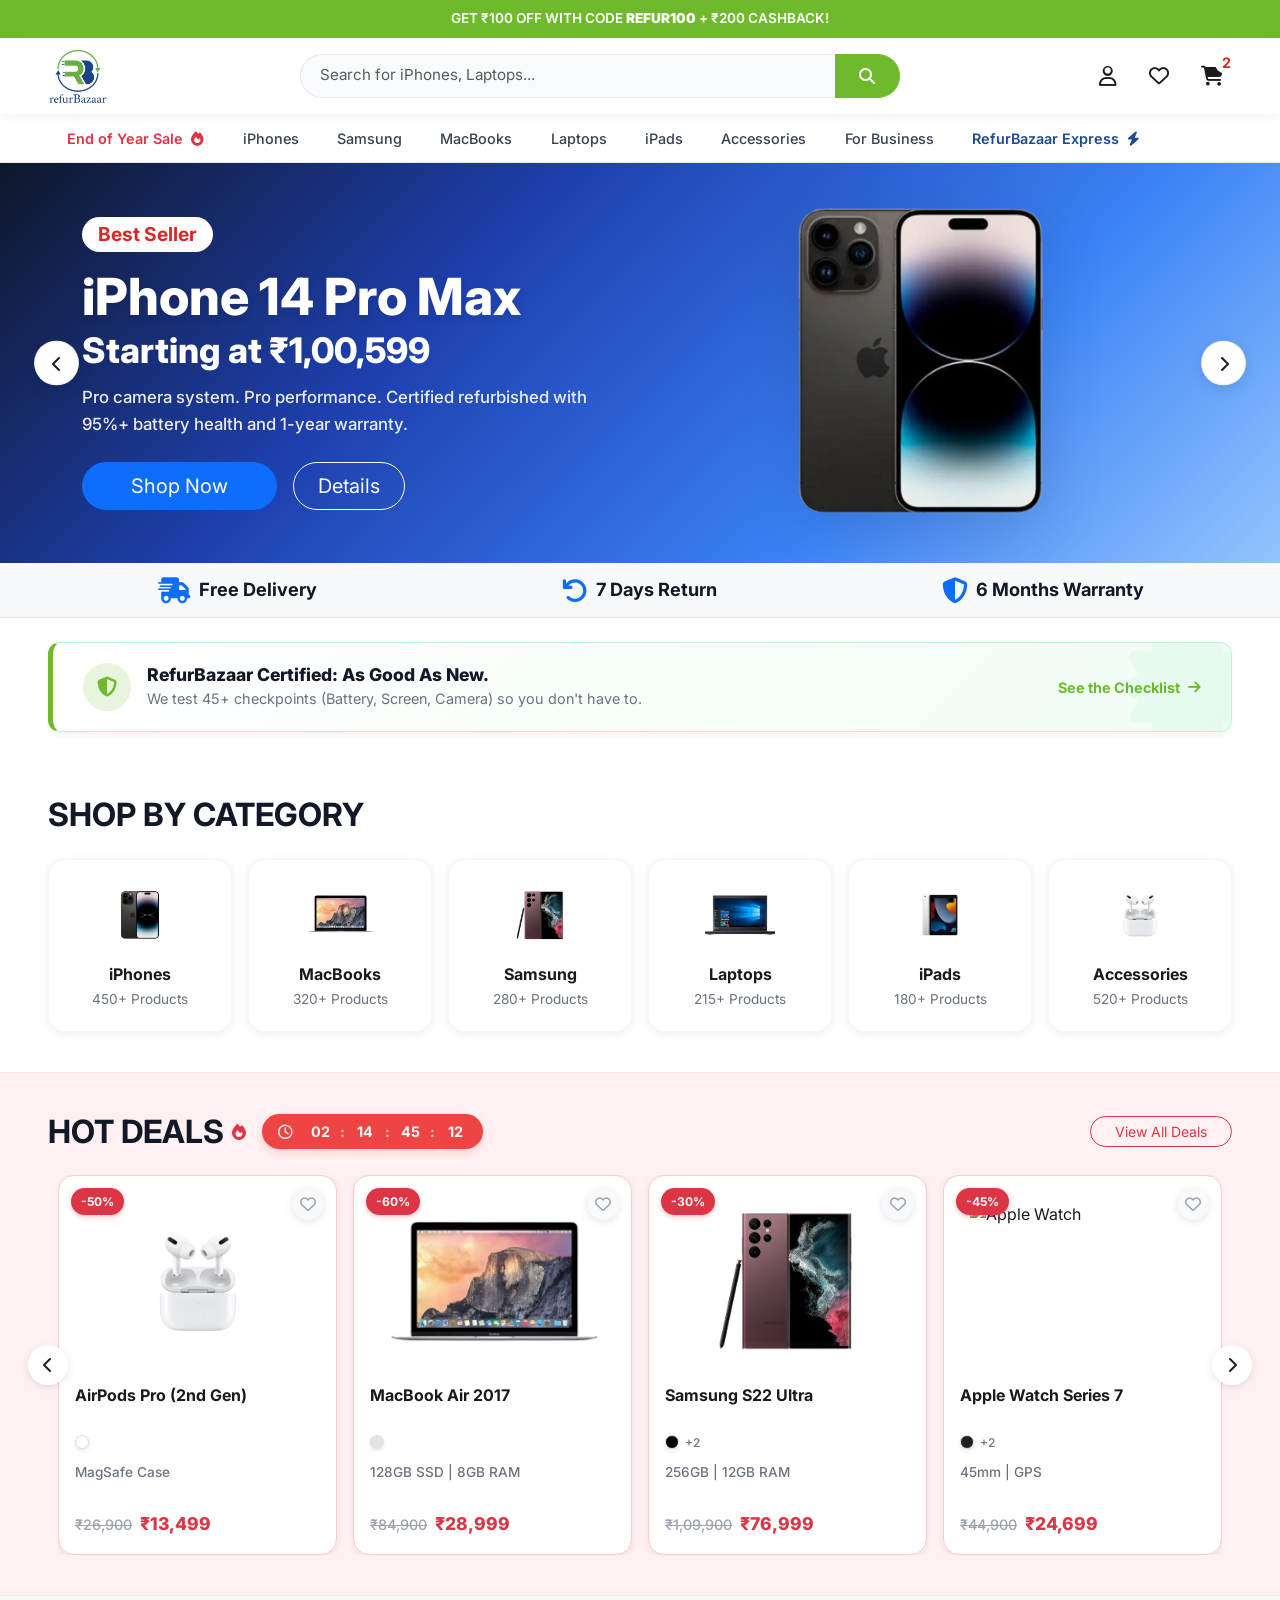
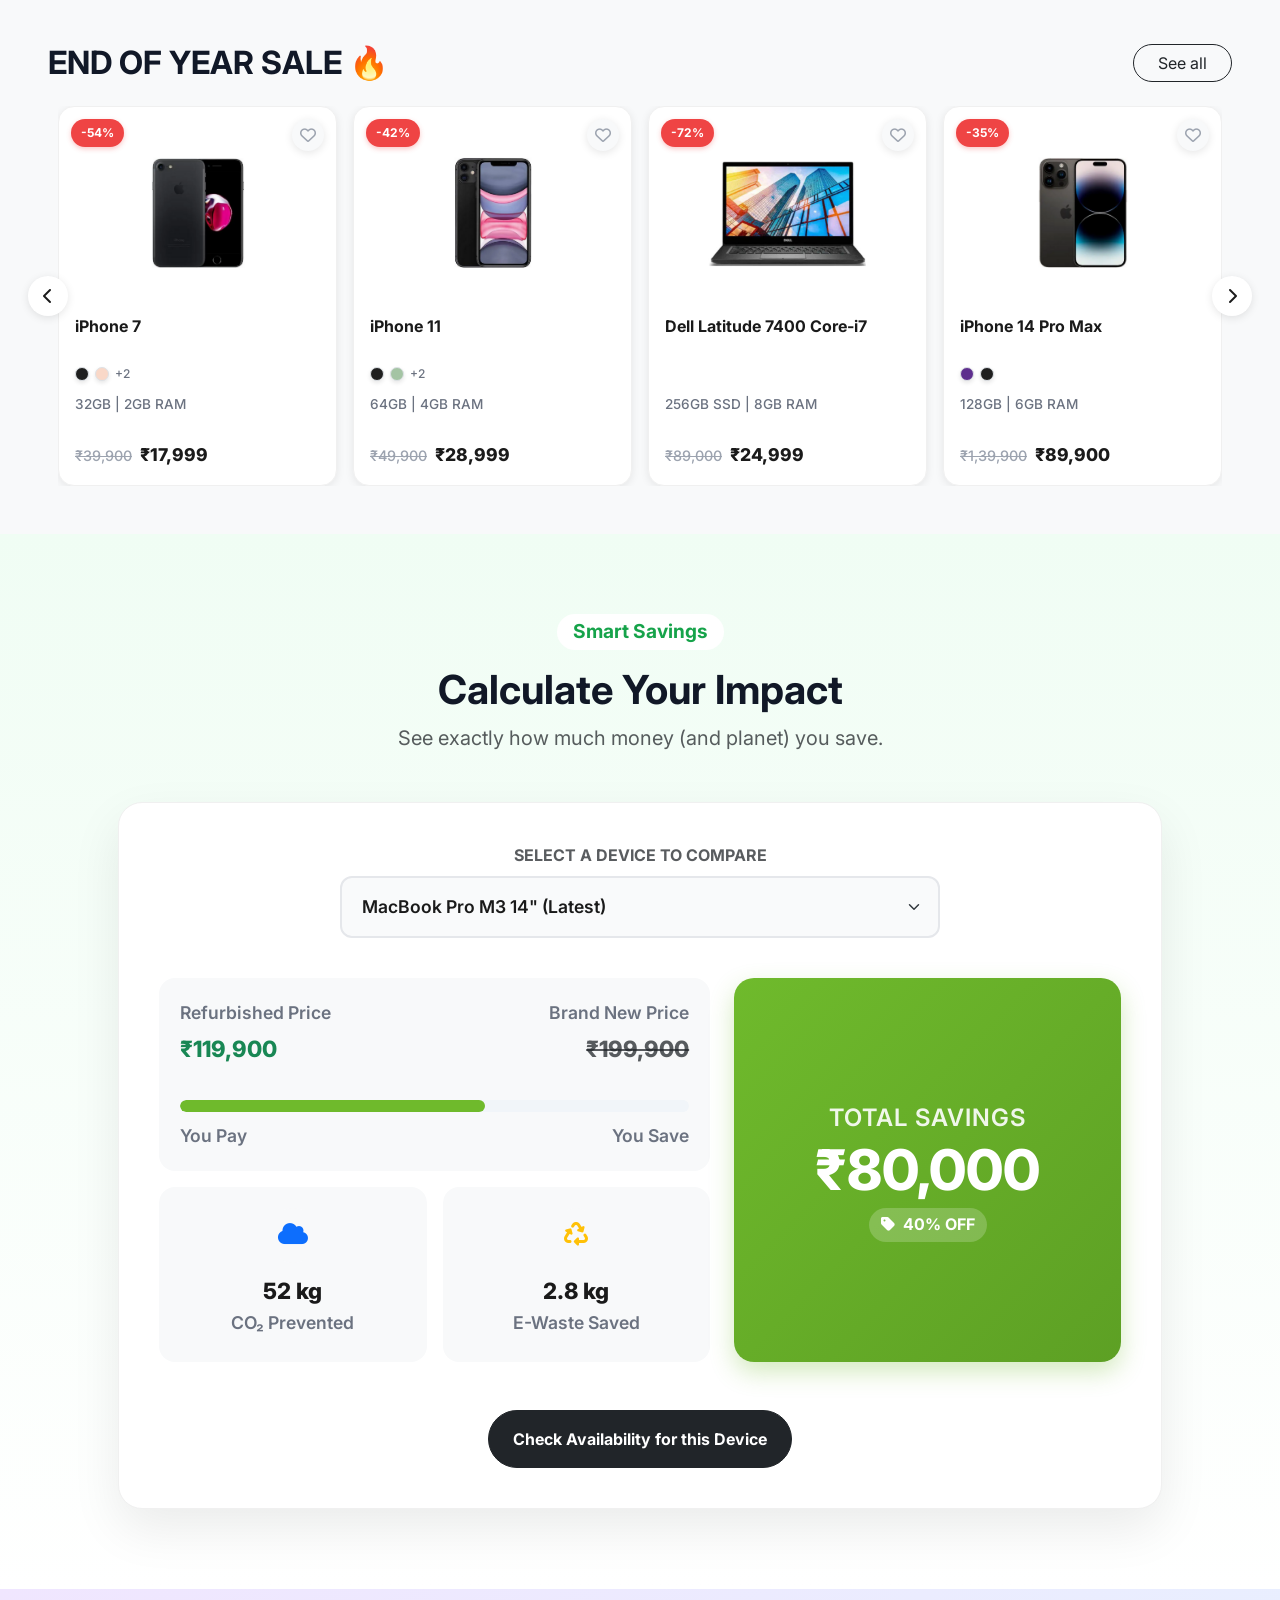
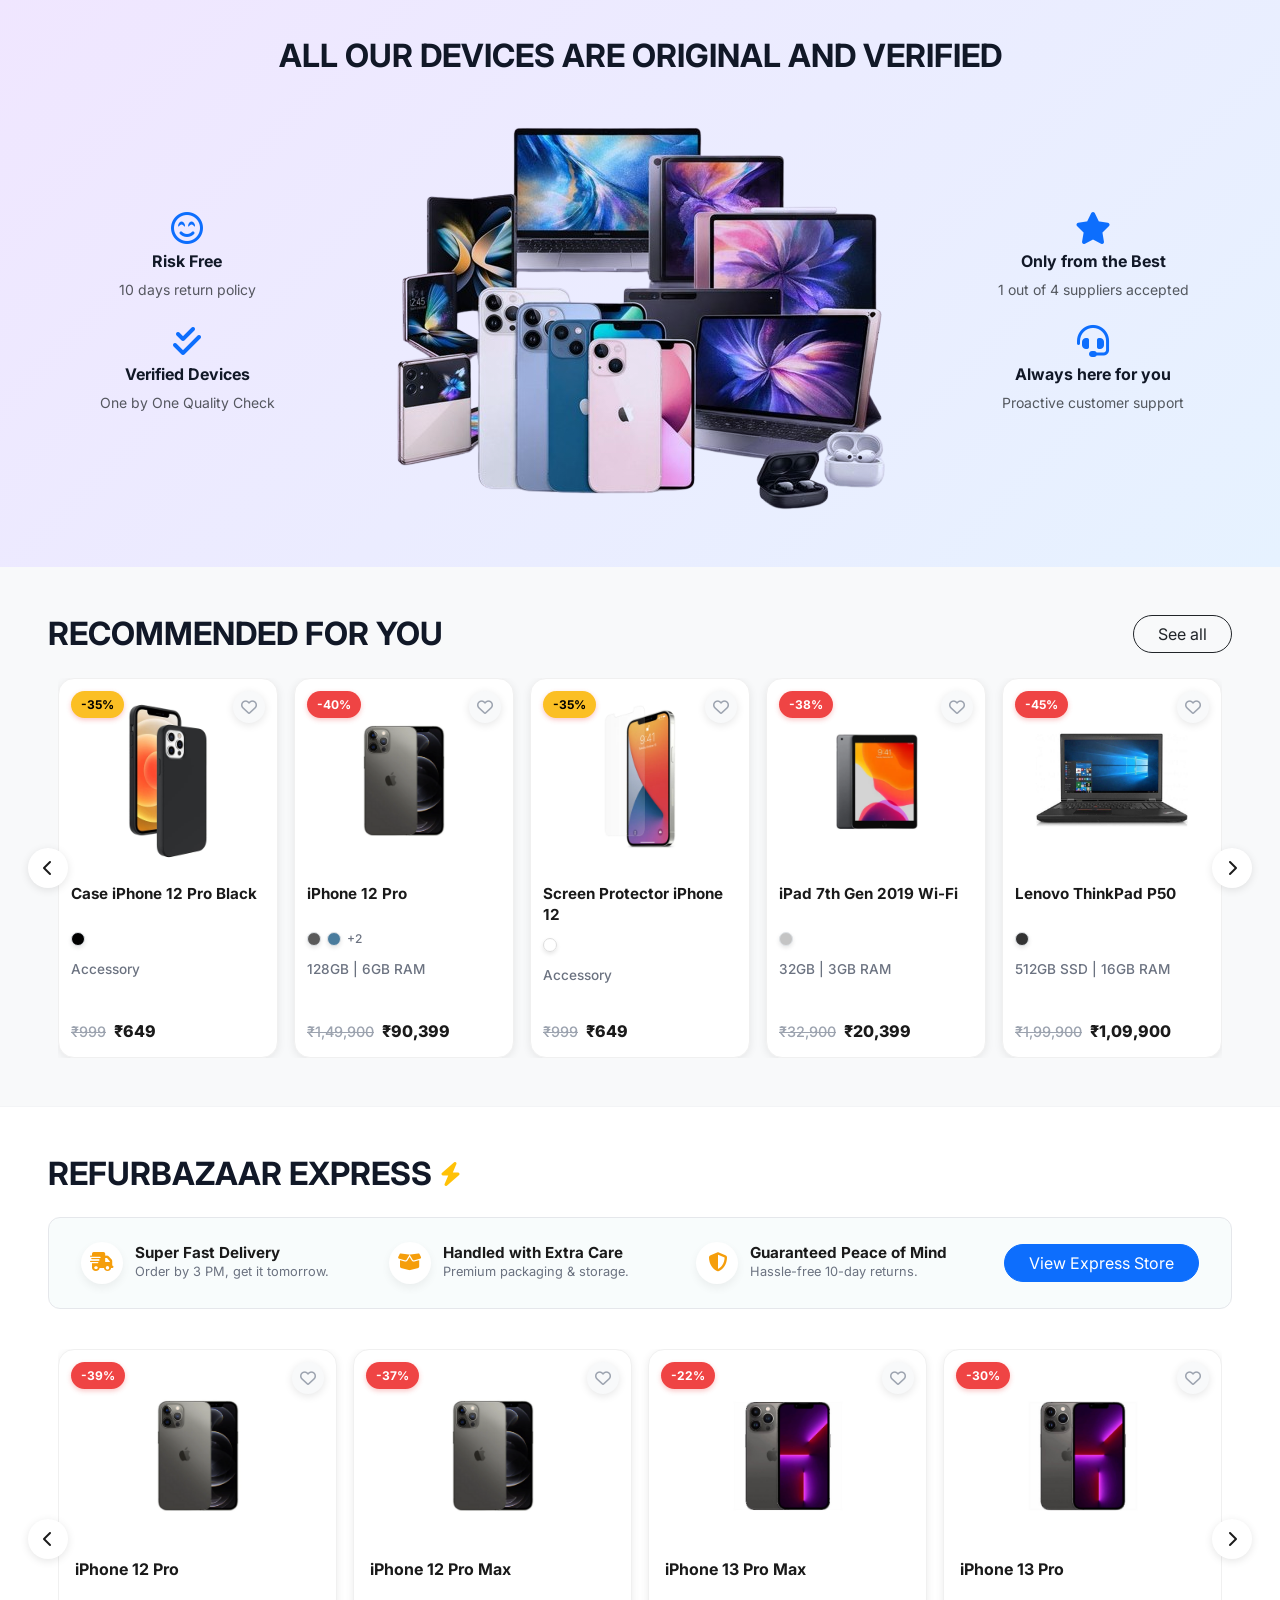
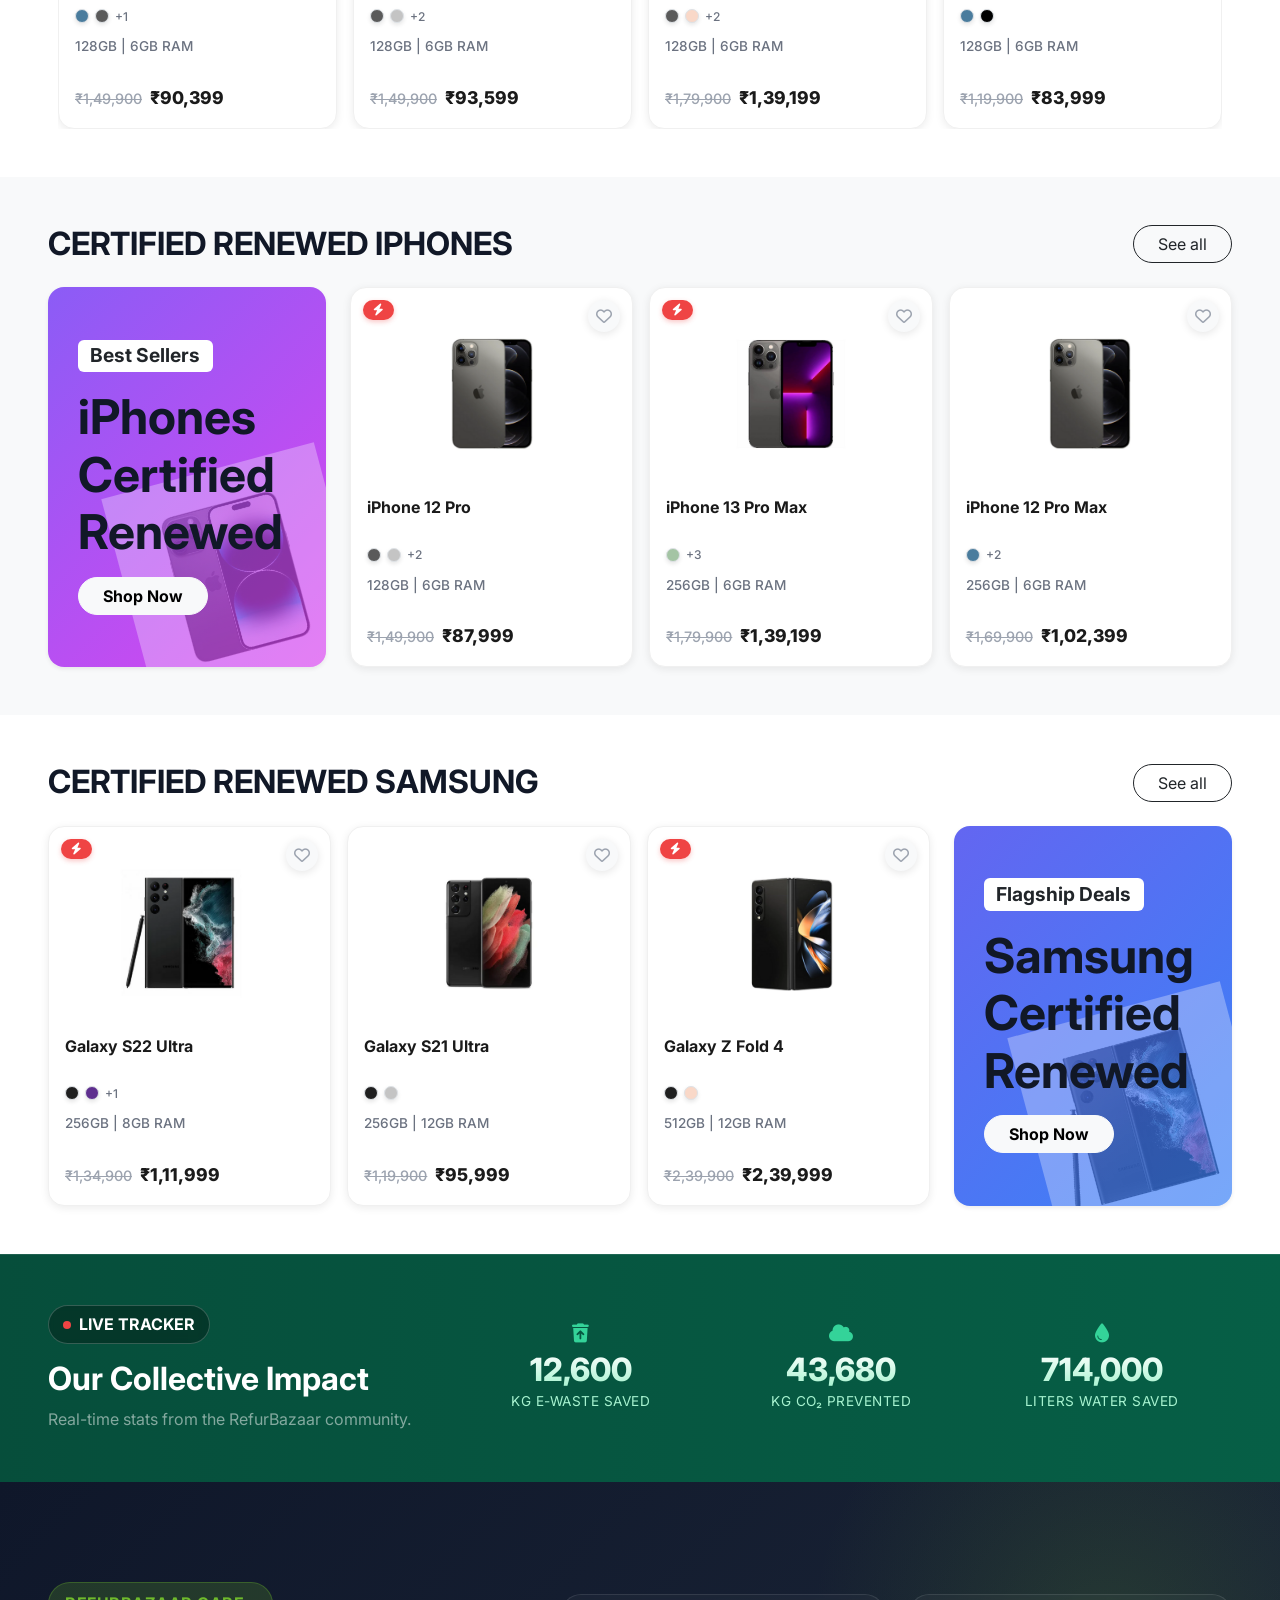
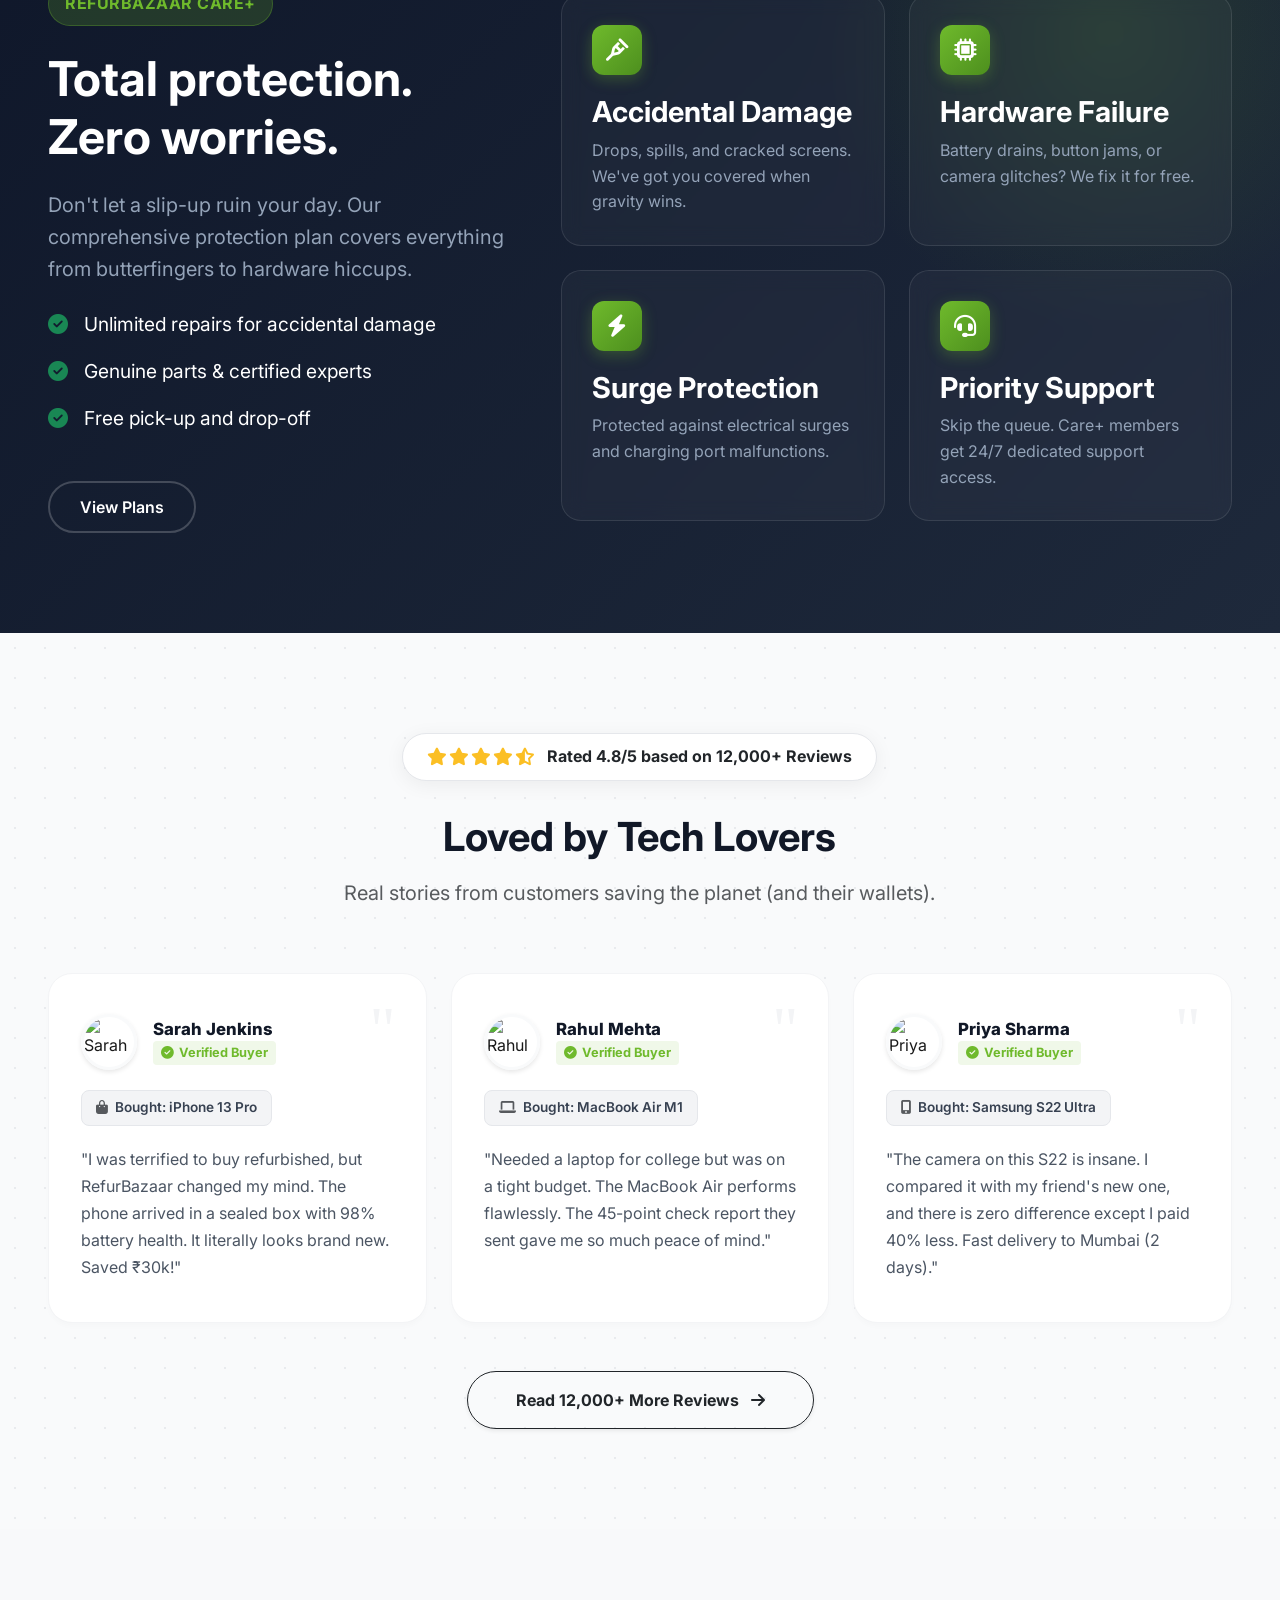
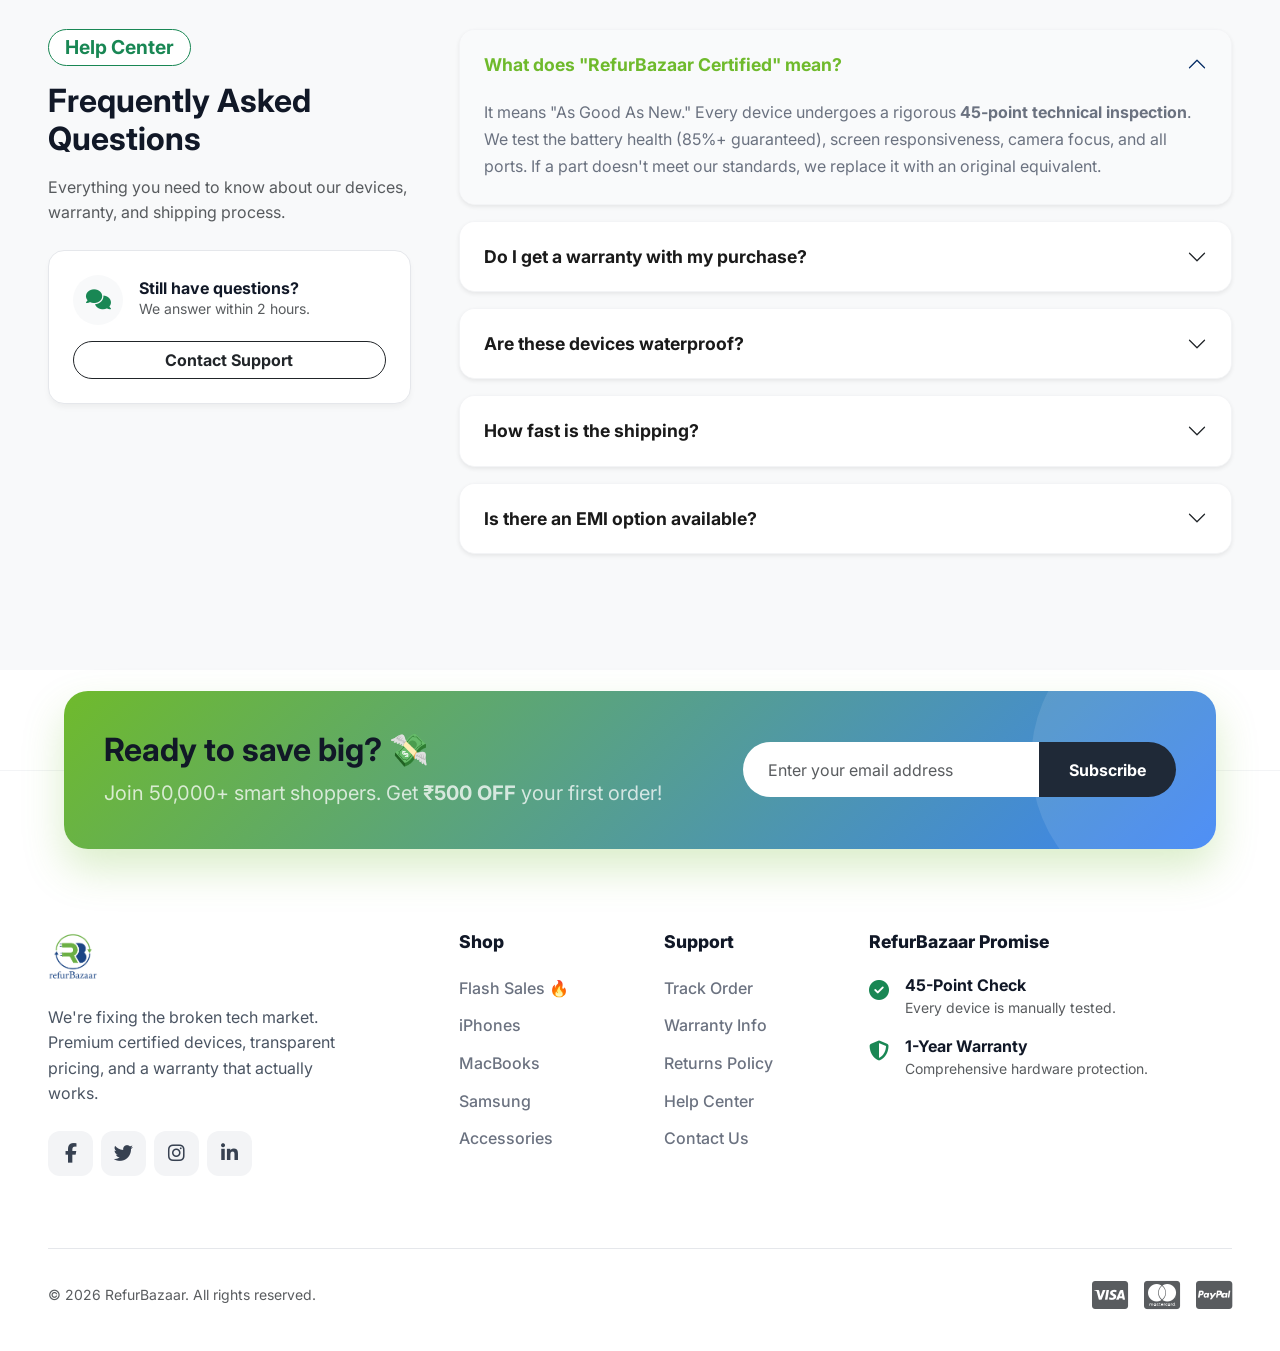
==== commit d2b072d1: "updated website" ====
--- a/New_Web/index.html
+++ b/New_Web/index.html
@@ -238,7 +238,34 @@
         </div>
     </section>
 
-    <!-- 6. Shop by Category (Featured Categories) -->
+    <!-- 6. What is Renewed Section -->
+    <div class="container-fluid px-3 px-lg-5 my-4">
+        <div class="renewed-banner-wrapper" data-bs-toggle="modal" data-bs-target="#renewedModal">
+            <div class="renewed-banner">
+                <i class="fas fa-certificate renewed-bg-stamp"></i>
+    
+                <div class="d-flex align-items-center justify-content-between renewed-content-flex">
+    
+                    <div class="d-flex align-items-center gap-3 flex-column flex-md-row">
+                        <div class="renewed-icon-box">
+                            <i class="fas fa-shield-alt"></i>
+                        </div>
+                        <div class="renewed-text text-center text-md-start">
+                            <h5>RefurBazaar Certified: As Good As New.</h5>
+                            <p>We test 45+ checkpoints (Battery, Screen, Camera) so you don't have to.</p>
+                        </div>
+                    </div>
+    
+                    <div class="renewed-action mt-2 mt-md-0">
+                        <span>See the Checklist</span>
+                        <i class="fas fa-arrow-right"></i>
+                    </div>
+                </div>
+            </div>
+        </div>
+    </div>
+
+    <!-- 7. Shop by Category (Featured Categories) -->
     <section class="featured-categories">
         <div class="container-fluid px-3 px-lg-5">
             <h2 class="fw-bold mb-4">SHOP BY CATEGORY</h2>
@@ -308,7 +335,130 @@
         </div>
     </section>
 
-    <!-- 7. End of Year Sale Section -->
+    <!-- 8. Hot Deals Section -->
+    <section class="hot-deals-section">
+        <div class="container-fluid px-3 px-lg-5">
+    
+            <div class="d-flex justify-content-between align-items-center mb-4 flex-wrap gap-2">
+                <div class="d-flex align-items-center gap-3">
+                    <div class="d-flex align-items-center">
+                        <h2 class="fw-bold mb-0">HOT DEALS</h2>
+                        <i class="fas fa-fire ms-2 text-danger animate-pulse"></i>
+                    </div>
+    
+                    <div class="compact-timer d-none d-md-flex">
+                        <i class="far fa-clock me-2"></i>
+                        <span class="timer-part">02</span><span class="timer-colon">:</span>
+                        <span class="timer-part">14</span><span class="timer-colon">:</span>
+                        <span class="timer-part">45</span><span class="timer-colon">:</span>
+                        <span class="timer-part">12</span>
+                    </div>
+                </div>
+    
+                <a href="#" class="btn btn-outline-danger rounded-pill px-4 btn-sm">View All Deals</a>
+            </div>
+    
+            <div class="compact-timer d-flex d-md-none mb-4 w-100 justify-content-center">
+                <i class="far fa-clock me-2"></i>
+                <span>Ends in: 02d 14h 45m</span>
+            </div>
+    
+            <div class="position-relative carousel-wrapper">
+                <div id="hotDealsCarousel" class="carousel slide" data-bs-ride="false">
+                    <div class="carousel-inner">
+    
+                        <div class="carousel-item active">
+                            <div class="row g-2 g-md-3 row-cols-2 row-cols-md-3 row-cols-lg-4">
+    
+                                <div class="col">
+                                    <div class="product-card hot-deal-card">
+                                        <div class="product-badge bg-danger">-50%</div>
+                                        <div class="wishlist-btn"><i class="far fa-heart"></i></div>
+                                        <img src="images/Apple_AirPods_Pro.png" alt="AirPods Pro" class="product-img">
+                                        <h5 class="product-title">AirPods Pro (2nd Gen)</h5>
+                                        <div class="color-options">
+                                            <span class="color-dot"
+                                                style="background: white; border: 1px solid #ddd;"></span>
+                                        </div>
+                                        <p class="product-specs">MagSafe Case</p>
+                                        <div class="product-pricing">
+                                            <span class="price-original">₹26,900</span>
+                                            <span class="product-price text-danger">₹13,499</span>
+                                        </div>
+                                    </div>
+                                </div>
+    
+                                <div class="col">
+                                    <div class="product-card hot-deal-card">
+                                        <div class="product-badge bg-danger">-60%</div>
+                                        <div class="wishlist-btn"><i class="far fa-heart"></i></div>
+                                        <img src="images/MacBook_Air_-_2015.png" alt="MacBook Air" class="product-img">
+                                        <h5 class="product-title">MacBook Air 2017</h5>
+                                        <div class="color-options">
+                                            <span class="color-dot" style="background: #e3e3e3;"></span>
+                                        </div>
+                                        <p class="product-specs">128GB SSD | 8GB RAM</p>
+                                        <div class="product-pricing">
+                                            <span class="price-original">₹84,900</span>
+                                            <span class="product-price text-danger">₹28,999</span>
+                                        </div>
+                                    </div>
+                                </div>
+    
+                                <div class="col">
+                                    <div class="product-card hot-deal-card">
+                                        <div class="product-badge bg-danger">-30%</div>
+                                        <div class="wishlist-btn"><i class="far fa-heart"></i></div>
+                                        <img src="images/Samsung_Galaxy_S22_Ultra.png" alt="S22 Ultra" class="product-img">
+                                        <h5 class="product-title">Samsung S22 Ultra</h5>
+                                        <div class="color-options">
+                                            <span class="color-dot" style="background: #000;"></span>
+                                            <span class="more-colors">+2</span>
+                                        </div>
+                                        <p class="product-specs">256GB | 12GB RAM</p>
+                                        <div class="product-pricing">
+                                            <span class="price-original">₹1,09,900</span>
+                                            <span class="product-price text-danger">₹76,999</span>
+                                        </div>
+                                    </div>
+                                </div>
+    
+                                <div class="col">
+                                    <div class="product-card hot-deal-card">
+                                        <div class="product-badge bg-danger">-45%</div>
+                                        <div class="wishlist-btn"><i class="far fa-heart"></i></div>
+                                        <img src="images/Apple_Watch_Series_7.png" alt="Apple Watch" class="product-img">
+                                        <h5 class="product-title">Apple Watch Series 7</h5>
+                                        <div class="color-options">
+                                            <span class="color-dot" style="background: #1f1f1f;"></span>
+                                            <span class="more-colors">+2</span>
+                                        </div>
+                                        <p class="product-specs">45mm | GPS</p>
+                                        <div class="product-pricing">
+                                            <span class="price-original">₹44,900</span>
+                                            <span class="product-price text-danger">₹24,699</span>
+                                        </div>
+                                    </div>
+                                </div>
+    
+                            </div>
+                        </div>
+                    </div>
+                </div>
+    
+                <button class="product-slider-arrow arrow-prev" type="button" data-bs-target="#hotDealsCarousel"
+                    data-bs-slide="prev">
+                    <i class="fas fa-chevron-left"></i>
+                </button>
+                <button class="product-slider-arrow arrow-next" type="button" data-bs-target="#hotDealsCarousel"
+                    data-bs-slide="next">
+                    <i class="fas fa-chevron-right"></i>
+                </button>
+            </div>
+        </div>
+    </section>
+
+    <!-- 9. End of Year Sale Section -->
     <section class="products-section">
         <div class="container-fluid px-3 px-lg-5">
             <div class="d-flex justify-content-between align-items-center mb-4">
@@ -465,7 +615,151 @@
         </div>
     </section>
 
-    <!-- 8. Recommended for You Section -->
+    <!-- 10. Refurb vs New Calculator -->
+    <section class="calculator-section" id="calculator">
+        <div class="container px-3 px-lg-5">
+    
+            <div class="text-center mb-5">
+                <span class="badge bg-success bg-opacity-10 text-success px-3 py-2 rounded-pill fw-bold mb-3">Smart
+                    Savings</span>
+                <h2 class="fw-bold display-6">Calculate Your Impact</h2>
+                <p class="text-muted fs-5">See exactly how much money (and planet) you save.</p>
+            </div>
+    
+            <div class="calculator-wrapper">
+    
+                <div class="calc-select-wrapper">
+                    <label class="d-block text-center text-muted fw-bold mb-2 large text-uppercase">Select a Device to
+                        Compare</label>
+                    <select class="calc-form-select" id="deviceSelect">
+                        <option value="119900,199900">MacBook Pro M3 14" (Latest)</option>
+                        <option value="99000,165000">MacBook Pro M2 14"</option>
+                        <option value="74900,114900">MacBook Air M2 13"</option>
+                        <option value="89900,134900">Dell XPS 15</option>
+                        <option value="74300,123800">Dell XPS 13 Plus</option>
+                        <option value="89900,134900">iPhone 15 Pro Max</option>
+                        <option value="69900,134900">iPhone 14 Pro Max</option>
+                        <option value="64900,124900">Samsung Galaxy S24 Ultra</option>
+                        <option value="54900,99900">iPad Pro 11" M2</option>
+                    </select>
+                </div>
+    
+                <div class="row g-4 align-items-stretch">
+    
+                    <div class="col-lg-5 order-lg-2">
+                        <div class="savings-highlight-card">
+                            <div class="savings-label">Total Savings</div>
+                            <div class="savings-value savings">₹80,000</div>
+                            <div class="savings-pill">
+                                <i class="fas fa-tag me-1"></i> <span class="discount-percent">40%</span> OFF
+                            </div>
+                        </div>
+                    </div>
+    
+                    <div class="col-lg-7 order-lg-1">
+                        <div class="row g-3 h-100">
+    
+                            <div class="col-12">
+                                <div class="stat-card d-flex flex-column justify-content-center text-start">
+                                    <div class="d-flex justify-content-between align-items-end mb-2">
+                                        <div>
+                                            <div class="stat-label">Refurbished Price</div>
+                                            <div class="stat-value text-success refurb-price">₹1,19,900</div>
+                                        </div>
+                                        <div class="text-end">
+                                            <div class="stat-label">Brand New Price</div>
+                                            <div
+                                                class="stat-value text-muted text-decoration-line-through new-price-display">
+                                                ₹1,99,900</div>
+                                        </div>
+                                    </div>
+    
+                                    <div class="price-bar-container">
+                                        <div class="price-bar-fill" id="savingsBar" style="width: 60%;"></div>
+                                    </div>
+                                    <div class="bar-labels">
+                                        <span>You Pay</span>
+                                        <span>You Save</span>
+                                    </div>
+                                </div>
+                            </div>
+    
+                            <div class="col-6">
+                                <div class="stat-card">
+                                    <div class="stat-icon text-primary bg-light rounded-circle p-2">
+                                        <i class="fas fa-cloud"></i>
+                                    </div>
+                                    <div class="stat-value co2">52 kg</div>
+                                    <div class="stat-label">CO₂ Prevented</div>
+                                </div>
+                            </div>
+    
+                            <div class="col-6">
+                                <div class="stat-card">
+                                    <div class="stat-icon text-warning bg-light rounded-circle p-2">
+                                        <i class="fas fa-recycle"></i>
+                                    </div>
+                                    <div class="stat-value waste">2.8 kg</div>
+                                    <div class="stat-label">E-Waste Saved</div>
+                                </div>
+                            </div>
+    
+                        </div>
+                    </div>
+    
+                </div>
+    
+                <div class="text-center mt-5">
+                    <button class="btn btn-dark rounded-pill px-4 py-3 fw-bold">
+                        Check Availability for this Device
+                    </button>
+                </div>
+    
+            </div>
+        </div>
+    </section>
+
+    <!-- 11. Verified Devices Section -->
+    <section class="verified-section py-5 bg-white">
+        <div class="container-fluid px-3 px-lg-5">
+            <h2 class="text-center mb-5 fw-bold">ALL OUR DEVICES ARE ORIGINAL AND VERIFIED</h2>
+    
+            <div class="row align-items-center g-4">
+                <div class="col-lg-3">
+                    <div class="text-center mb-4">
+                        <i class="far fa-smile-beam fa-2x text-primary mb-2"></i>
+                        <h6 class="fw-bold">Risk Free</h6>
+                        <p class="text-muted small">10 days return policy</p>
+                    </div>
+                    <div class="text-center">
+                        <i class="fas fa-check-double fa-2x text-primary mb-2"></i>
+                        <h6 class="fw-bold">Verified Devices</h6>
+                        <p class="text-muted small">One by One Quality Check</p>
+                    </div>
+                </div>
+    
+                <div class="col-lg-6 text-center">
+                    <img src="images/main_image.png" alt="Verified Devices" class="img-fluid"
+                        style="max-height: 500px; mix-blend-mode: multiply;">
+                </div>
+    
+                <div class="col-lg-3">
+                    <div class="text-center mb-4">
+                        <i class="fas fa-star fa-2x text-primary mb-2"></i>
+                        <h6 class="fw-bold">Only from the Best</h6>
+                        <p class="text-muted small">1 out of 4 suppliers accepted</p>
+                    </div>
+                    <div class="text-center">
+                        <i class="fas fa-headset fa-2x text-primary mb-2"></i>
+                        <h6 class="fw-bold">Always here for you</h6>
+                        <p class="text-muted small">Proactive customer support</p>
+                    </div>
+                </div>
+            </div>
+        </div>
+    </section>
+
+    <!-- 12. Recommended for You Section -->
     <section class="products-section">
         <div class="container-fluid px-3 px-lg-5">
             <div class="d-flex justify-content-between align-items-center mb-4">
@@ -643,7 +937,7 @@
         </div>
     </section>
 
-    <!-- 9. RefurBazaar Express Section -->
+    <!-- 13. RefurBazaar Express Section -->
     <section class="express-section">
         <div class="container-fluid px-3 px-lg-5">
     
@@ -798,189 +1092,7 @@
         </div>
     </section>
 
-    <!-- 10. Hot Deals Section -->
-    <section class="hot-deals-section">
-        <div class="container-fluid px-3 px-lg-5">
-    
-            <div class="d-flex justify-content-between align-items-center mb-4 flex-wrap gap-2">
-                <div class="d-flex align-items-center gap-3">
-                    <div class="d-flex align-items-center">
-                        <h2 class="fw-bold mb-0">HOT DEALS</h2>
-                        <i class="fas fa-fire ms-2 text-danger animate-pulse"></i>
-                    </div>
-    
-                    <div class="compact-timer d-none d-md-flex">
-                        <i class="far fa-clock me-2"></i>
-                        <span class="timer-part">02</span><span class="timer-colon">:</span>
-                        <span class="timer-part">14</span><span class="timer-colon">:</span>
-                        <span class="timer-part">45</span><span class="timer-colon">:</span>
-                        <span class="timer-part">12</span>
-                    </div>
-                </div>
-    
-                <a href="#" class="btn btn-outline-danger rounded-pill px-4 btn-sm">View All Deals</a>
-            </div>
-    
-            <div class="compact-timer d-flex d-md-none mb-4 w-100 justify-content-center">
-                <i class="far fa-clock me-2"></i>
-                <span>Ends in: 02d 14h 45m</span>
-            </div>
-    
-            <div class="position-relative carousel-wrapper">
-                <div id="hotDealsCarousel" class="carousel slide" data-bs-ride="false">
-                    <div class="carousel-inner">
-    
-                        <div class="carousel-item active">
-                            <div class="row g-2 g-md-3 row-cols-2 row-cols-md-3 row-cols-lg-4">
-    
-                                <div class="col">
-                                    <div class="product-card hot-deal-card">
-                                        <div class="product-badge bg-danger">-50%</div>
-                                        <div class="wishlist-btn"><i class="far fa-heart"></i></div>
-                                        <img src="images/Apple_AirPods_Pro.png" alt="AirPods Pro" class="product-img">
-                                        <h5 class="product-title">AirPods Pro (2nd Gen)</h5>
-                                        <div class="color-options">
-                                            <span class="color-dot"
-                                                style="background: white; border: 1px solid #ddd;"></span>
-                                        </div>
-                                        <p class="product-specs">MagSafe Case</p>
-                                        <div class="product-pricing">
-                                            <span class="price-original">₹26,900</span>
-                                            <span class="product-price text-danger">₹13,499</span>
-                                        </div>
-                                    </div>
-                                </div>
-    
-                                <div class="col">
-                                    <div class="product-card hot-deal-card">
-                                        <div class="product-badge bg-danger">-60%</div>
-                                        <div class="wishlist-btn"><i class="far fa-heart"></i></div>
-                                        <img src="images/MacBook_Air_-_2015.png" alt="MacBook Air" class="product-img">
-                                        <h5 class="product-title">MacBook Air 2017</h5>
-                                        <div class="color-options">
-                                            <span class="color-dot" style="background: #e3e3e3;"></span>
-                                        </div>
-                                        <p class="product-specs">128GB SSD | 8GB RAM</p>
-                                        <div class="product-pricing">
-                                            <span class="price-original">₹84,900</span>
-                                            <span class="product-price text-danger">₹28,999</span>
-                                        </div>
-                                    </div>
-                                </div>
-    
-                                <div class="col">
-                                    <div class="product-card hot-deal-card">
-                                        <div class="product-badge bg-danger">-30%</div>
-                                        <div class="wishlist-btn"><i class="far fa-heart"></i></div>
-                                        <img src="images/Samsung_Galaxy_S22_Ultra.png" alt="S22 Ultra" class="product-img">
-                                        <h5 class="product-title">Samsung S22 Ultra</h5>
-                                        <div class="color-options">
-                                            <span class="color-dot" style="background: #000;"></span>
-                                            <span class="more-colors">+2</span>
-                                        </div>
-                                        <p class="product-specs">256GB | 12GB RAM</p>
-                                        <div class="product-pricing">
-                                            <span class="price-original">₹1,09,900</span>
-                                            <span class="product-price text-danger">₹76,999</span>
-                                        </div>
-                                    </div>
-                                </div>
-    
-                                <div class="col">
-                                    <div class="product-card hot-deal-card">
-                                        <div class="product-badge bg-danger">-45%</div>
-                                        <div class="wishlist-btn"><i class="far fa-heart"></i></div>
-                                        <img src="images/Apple_Watch_Series_7.png" alt="Apple Watch" class="product-img">
-                                        <h5 class="product-title">Apple Watch Series 7</h5>
-                                        <div class="color-options">
-                                            <span class="color-dot" style="background: #1f1f1f;"></span>
-                                            <span class="more-colors">+2</span>
-                                        </div>
-                                        <p class="product-specs">45mm | GPS</p>
-                                        <div class="product-pricing">
-                                            <span class="price-original">₹44,900</span>
-                                            <span class="product-price text-danger">₹24,699</span>
-                                        </div>
-                                    </div>
-                                </div>
-    
-                            </div>
-                        </div>
-                    </div>
-                </div>
-    
-                <button class="product-slider-arrow arrow-prev" type="button" data-bs-target="#hotDealsCarousel"
-                    data-bs-slide="prev">
-                    <i class="fas fa-chevron-left"></i>
-                </button>
-                <button class="product-slider-arrow arrow-next" type="button" data-bs-target="#hotDealsCarousel"
-                    data-bs-slide="next">
-                    <i class="fas fa-chevron-right"></i>
-                </button>
-            </div>
-        </div>
-    </section>
-
-    <!-- 11. What is Renewed Section -->
-    <div class="container-fluid px-3 px-lg-5 my-5">
-        <div class="p-4 rounded-4 text-center cursor-pointer position-relative overflow-hidden shadow-sm"
-            style="background: linear-gradient(135deg, #e9f7ef 0%, #d1e7dd 100%); border: 1px solid #a3cfbb; transition: transform 0.3s;"
-            onmouseover="this.style.transform='translateY(-3px)'" onmouseout="this.style.transform='translateY(0)'"
-            data-bs-toggle="modal" data-bs-target="#renewedModal">
-    
-            <div class="d-inline-flex align-items-center gap-3">
-                <span class="bg-white p-2 rounded-circle text-success shadow-sm">
-                    <i class="fas fa-certificate fa-lg"></i>
-                </span>
-                <h5 class="fw-bold mb-0 text-dark">What is "Renewed" from RefurBazaar?</h5>
-                <span class="text-muted d-none d-md-block">|</span>
-                <p class="mb-0 text-muted d-none d-md-block">See our 45-Point Quality Check Process</p>
-                <i class="fas fa-chevron-right ms-2 text-success"></i>
-            </div>
-        </div>
-    </div>
-
-    <!-- 12. Verified Devices Section -->
-    <section class="verified-section py-5 bg-white">
-        <div class="container-fluid px-3 px-lg-5">
-            <h2 class="text-center mb-5 fw-bold">ALL OUR DEVICES ARE ORIGINAL AND VERIFIED</h2>
-    
-            <div class="row align-items-center g-4">
-                <div class="col-lg-3">
-                    <div class="text-center mb-4">
-                        <i class="far fa-smile-beam fa-2x text-primary mb-2"></i>
-                        <h6 class="fw-bold">Risk Free</h6>
-                        <p class="text-muted small">10 days return policy</p>
-                    </div>
-                    <div class="text-center">
-                        <i class="fas fa-check-double fa-2x text-primary mb-2"></i>
-                        <h6 class="fw-bold">Verified Devices</h6>
-                        <p class="text-muted small">One by One Quality Check</p>
-                    </div>
-                </div>
-    
-                <div class="col-lg-6 text-center">
-                    <img src="images/main_image.png" alt="Verified Devices" class="img-fluid"
-                        style="max-height: 500px; mix-blend-mode: multiply;">
-                </div>
-    
-                <div class="col-lg-3">
-                    <div class="text-center mb-4">
-                        <i class="fas fa-star fa-2x text-primary mb-2"></i>
-                        <h6 class="fw-bold">Only from the Best</h6>
-                        <p class="text-muted small">1 out of 4 suppliers accepted</p>
-                    </div>
-                    <div class="text-center">
-                        <i class="fas fa-headset fa-2x text-primary mb-2"></i>
-                        <h6 class="fw-bold">Always here for you</h6>
-                        <p class="text-muted small">Proactive customer support</p>
-                    </div>
-                </div>
-            </div>
-        </div>
-    </section>
-
-    <!-- 13. Shop Certified Renewed Section -->
+    <!-- 14. Shop Certified Renewed Section -->
     <!-- <section class="categories-section py-5 bg-light">
         <div class="container-fluid px-5">
             <h2 class="fw-bold mb-4">SHOP CERTIFIED RENEWED</h2>
@@ -1047,7 +1159,7 @@
         </div>
     </section> -->
 
-    <!-- Certified Renewed iPhones -->
+    <!-- 15. Certified Renewed iPhones -->
     <section class="certified-iphones-section py-5 bg-light">
         <div class="container-fluid px-3 px-lg-5">
             <div class="d-flex justify-content-between align-items-center mb-4">
@@ -1128,7 +1240,7 @@
         </div>
     </section>
 
-    <!-- Certified Renewed Samsung -->
+    <!-- 16. Certified Renewed Samsung -->
     <section class="certified-samsung-section py-5">
         <div class="container-fluid px-3 px-lg-5">
             <div class="d-flex justify-content-between align-items-center mb-4">
@@ -1210,184 +1322,145 @@
         </div>
     </section>
 
-    <!-- Your Impact Tracker -->
-    <section class="impact-section py-4">
+    <!-- 17. Your Impact Tracker -->
+    <section class="impact-section">
         <div class="container-fluid px-3 px-lg-5">
             <div class="row align-items-center">
     
-                <div class="col-lg-3 mb-3 mb-lg-0 text-center text-lg-start border-end-lg">
-                    <div class="d-inline-flex flex-column align-items-center align-items-lg-start">
-                        <div class="live-indicator mb-1">
-                            <span class="pulse-dot"></span>
-                            <span class="live-text">LIVE TRACKER</span>
-                        </div>
-                        <h4 class="fw-bold mb-0 text-dark">Our Collective Impact</h4>
-                        <p class="text-muted mb-0 small">Join the movement today</p>
-                    </div>
-                </div>
-    
-                <div class="col-lg-9">
-                    <div class="row g-3 justify-content-center justify-content-lg-start text-center text-lg-start">
-    
-                        <div class="col-4 col-md-4">
-                            <div
-                                class="impact-metric-item d-flex align-items-center justify-content-center justify-content-lg-start gap-3">
-                                <div class="impact-icon-box">
-                                    <i class="fas fa-cloud text-success"></i>
-                                </div>
-                                <div class="impact-text">
-                                    <h3 class="fw-bold mb-0 text-dark">
-                                        <span class="impact-number" data-target="5200">0</span>
-                                        <span class="unit">kg</span>
-                                    </h3>
-                                    <small class="text-muted fw-semibold">CO₂ Prevented</small>
-                                </div>
-                            </div>
-                        </div>
-    
-                        <div class="col-4 col-md-4">
-                            <div
-                                class="impact-metric-item d-flex align-items-center justify-content-center justify-content-lg-start gap-3">
-                                <div class="impact-icon-box">
-                                    <i class="fas fa-mobile-alt text-primary"></i>
-                                </div>
-                                <div class="impact-text">
-                                    <h3 class="fw-bold mb-0 text-dark">
-                                        <span class="impact-number" data-target="100000">0</span>
-                                        <span class="unit">+</span>
-                                    </h3>
-                                    <small class="text-muted fw-semibold">Devices Saved</small>
-                                </div>
-                            </div>
-                        </div>
-    
-                        <div class="col-4 col-md-4">
-                            <div
-                                class="impact-metric-item d-flex align-items-center justify-content-center justify-content-lg-start gap-3">
-                                <div class="impact-icon-box">
-                                    <i class="fas fa-tint text-info"></i>
-                                </div>
-                                <div class="impact-text">
-                                    <h3 class="fw-bold mb-0 text-dark">
-                                        <span class="impact-number" data-target="850000">0</span>
-                                        <span class="unit">L</span>
-                                    </h3>
-                                    <small class="text-muted fw-semibold">Water Preserved</small>
-                                </div>
-                            </div>
-                        </div>
-    
-                    </div>
-                </div>
+                <div class="col-lg-4 mb-4 mb-lg-0">
+                    <div class="d-flex flex-column align-items-start align-items-lg-start align-items-center">
+                        <div class="live-tracker-badge">
+                            <span class="pulse-dot"></span> LIVE TRACKER
+                        </div>
+                        <h3 class="fw-bold text-white mb-2">Our Collective Impact</h3>
+                        <p class="text-white-50 mb-0 larger">
+                            Real-time stats from the RefurBazaar community.
+                        </p>
+                    </div>
+                </div>
+    
+                <div class="col-lg-8">
+                    <div class="row g-0">
+    
+                        <div class="col-md-4">
+                            <div class="impact-metric-compact">
+                                <i class="fas fa-trash-restore impact-icon-small"></i>
+                                <div>
+                                    <div class="impact-number" data-target="15000">0</div>
+                                    <div class="impact-label">Kg E-Waste Saved</div>
+                                </div>
+                            </div>
+                        </div>
+    
+                        <div class="col-md-4">
+                            <div class="impact-metric-compact">
+                                <i class="fas fa-cloud impact-icon-small"></i>
+                                <div>
+                                    <div class="impact-number" data-target="52000">0</div>
+                                    <div class="impact-label">Kg CO₂ Prevented</div>
+                                </div>
+                            </div>
+                        </div>
+    
+                        <div class="col-md-4">
+                            <div class="impact-metric-compact">
+                                <i class="fas fa-tint impact-icon-small"></i>
+                                <div>
+                                    <div class="impact-number" data-target="850000">0</div>
+                                    <div class="impact-label">Liters Water Saved</div>
+                                </div>
+                            </div>
+                        </div>
+    
+                    </div>
+                </div>
+    
             </div>
         </div>
     </section>
 
-    <!-- Refurb vs New Calculator -->
-    <section class="calculator-section" id="calculator">
-        <div class="container">
+    <!-- 18. RefurBazaar Care Protection Section -->
+    <section class="care-section">
+        <div class="container-fluid px-3 px-lg-5 position-relative z-1">
             <div class="row align-items-center g-5">
-                <div class="col-lg-6">
-                    <div class="calculator-content">
-                        <span class="section-badge">Smart Shopping</span>
-                        <h2 class="section-title">See How Much You Save</h2>
-                        <p class="section-description">Compare refurbished vs new prices and see your environmental
-                            impact in real-time</p>
-
-                        <div class="calculator-widget">
-                            <div class="calculator-input">
-                                <label>Select Device</label>
-                                <select class="form-select" id="deviceSelect">
-                                    <option value="119900,199900">MacBook Pro M3 14"</option>
-                                    <option value="99000,165000">MacBook Pro M2 14"</option>
-                                    <option value="74900,114900">MacBook Air M2 13"</option>
-                                    <option value="89900,134900">Dell XPS 15</option>
-                                    <option value="74300,123800">Dell XPS 13 Plus</option>
-                                    <option value="89900,134900">iPhone 15 Pro Max</option>
-                                    <option value="69900,134900">iPhone 14 Pro Max</option>
-                                    <option value="64900,124900">Samsung Galaxy S24 Ultra</option>
-                                    <option value="54900,99900">iPad Pro 11" M2</option>
-                                    <option value="49500,74200">Samsung Galaxy Tab S8 Ultra</option>
-                                </select>
-                            </div>
-
-                            <div class="calculator-results">
-                                <div class="result-item">
-                                    <div class="result-label">New Price</div>
-                                    <div class="result-value new-price-display">₹1,99,900</div>
-                                </div>
-                                <div class="result-item">
-                                    <div class="result-label">Refurbished Price</div>
-                                    <div class="result-value refurb-price">₹1,19,900</div>
-                                </div>
-                                <div class="result-item highlight">
-                                    <div class="result-label">You Save</div>
-                                    <div class="result-value savings">₹80,000</div>
-                                </div>
-                                <div class="result-item">
-                                    <div class="result-label">Discount</div>
-                                    <div class="result-value discount-percent">40%</div>
-                                </div>
-                                <div class="result-item">
-                                    <div class="result-label">CO₂ Prevented</div>
-                                    <div class="result-value co2">52 kg</div>
-                                </div>
-                                <div class="result-item">
-                                    <div class="result-label">E-Waste Saved</div>
-                                    <div class="result-value waste">2.8 kg</div>
-                                </div>
-                            </div>
-
-                            <button class="btn btn-primary w-100 mt-3">
-                                Find This Device <i class="bi bi-arrow-right"></i>
-                            </button>
-                        </div>
-                    </div>
-                </div>
-
-                <div class="col-lg-6">
-                    <div class="calculator-visual">
-                        <img src="https://images.unsplash.com/photo-1460925895917-afdab827c52f?w=600&q=80"
-                            alt="Savings Calculator" class="img-fluid rounded">
-                    </div>
-                </div>
+    
+                <div class="col-lg-5 mb-4 mb-lg-0">
+                    <span class="care-tag">REFURBAZAAR CARE+</span>
+                    <h2 class="display-5 text-white fw-bold mb-4">Total protection.<br>Zero worries.</h2>
+                    <p class="text-secondary mb-4 fs-5" style="color: #94a3b8 !important;">
+                        Don't let a slip-up ruin your day. Our comprehensive protection plan covers everything from
+                        butterfingers to hardware hiccups.
+                    </p>
+    
+                    <div class="d-flex flex-column gap-3 mb-5">
+                        <div class="d-flex align-items-center gap-3">
+                            <i class="fas fa-check-circle text-success fs-5"></i>
+                            <span class="text-white" style="font-size: 1.2rem;">Unlimited repairs for accidental damage</span>
+                        </div>
+                        <div class="d-flex align-items-center gap-3">
+                            <i class="fas fa-check-circle text-success fs-5"></i>
+                            <span class="text-white" style="font-size: 1.2rem;">Genuine parts & certified experts</span>
+                        </div>
+                        <div class="d-flex align-items-center gap-3">
+                            <i class="fas fa-check-circle text-success fs-5"></i>
+                            <span class="text-white" style="font-size: 1.2rem;">Free pick-up and drop-off</span>
+                        </div>
+                    </div>
+    
+                    <a href="#" class="btn btn-care-outline">View Plans</a>
+                </div>
+    
+                <div class="col-lg-7">
+                    <div class="row g-4">
+    
+                        <div class="col-md-6">
+                            <div class="care-feature-card">
+                                <div class="care-icon-box">
+                                    <i class="fas fa-crutch"></i>
+                                </div>
+                                <h5>Accidental Damage</h5>
+                                <p>Drops, spills, and cracked screens. We've got you covered when gravity wins.</p>
+                            </div>
+                        </div>
+    
+                        <div class="col-md-6">
+                            <div class="care-feature-card">
+                                <div class="care-icon-box">
+                                    <i class="fas fa-microchip"></i>
+                                </div>
+                                <h5>Hardware Failure</h5>
+                                <p>Battery drains, button jams, or camera glitches? We fix it for free.</p>
+                            </div>
+                        </div>
+    
+                        <div class="col-md-6">
+                            <div class="care-feature-card">
+                                <div class="care-icon-box">
+                                    <i class="fas fa-bolt"></i>
+                                </div>
+                                <h5>Surge Protection</h5>
+                                <p>Protected against electrical surges and charging port malfunctions.</p>
+                            </div>
+                        </div>
+    
+                        <div class="col-md-6">
+                            <div class="care-feature-card">
+                                <div class="care-icon-box">
+                                    <i class="fas fa-headset"></i>
+                                </div>
+                                <h5>Priority Support</h5>
+                                <p>Skip the queue. Care+ members get 24/7 dedicated support access.</p>
+                            </div>
+                        </div>
+    
+                    </div>
+                </div>
+    
             </div>
         </div>
     </section>
 
-    <!-- RefurBazaar Care Protection Section -->
-    <section class="care-section py-5 bg-white border-top">
-        <div class="container-fluid px-3 px-lg-5">
-            <div class="row align-items-center g-5">
-                <div class="col-lg-5">
-                    <h2 class="fw-bold mb-3">About RefurBazaar</h2>
-                    <p class="text-muted mb-4">We are on a mission to make premium tech accessible and sustainable. With
-                        RefurBazaar Care, you get total protection against damage and malfunctions.</p>
-                    <a href="#" class="btn btn-outline-dark rounded-pill px-4">Read Our Story</a>
-                </div>
-                <div class="col-lg-7">
-                    <div class="row g-3">
-                        <div class="col-md-6">
-                            <div class="p-3 border rounded-3 bg-light h-100">
-                                <i class="fas fa-shield-alt text-success mb-2 fs-4"></i>
-                                <h6 class="fw-bold">Accidental Damage</h6>
-                                <p class="small text-muted mb-0">Drops & spills covered.</p>
-                            </div>
-                        </div>
-                        <div class="col-md-6">
-                            <div class="p-3 border rounded-3 bg-light h-100">
-                                <i class="fas fa-tools text-success mb-2 fs-4"></i>
-                                <h6 class="fw-bold">Hardware Issues</h6>
-                                <p class="small text-muted mb-0">Battery & Screen fixes.</p>
-                            </div>
-                        </div>
-                    </div>
-                </div>
-            </div>
-        </div>
-    </section>
-
-    <!-- Certified Quality Section -->
+    <!-- 19. Certified Quality Section -->
     <!-- <section class="quality-section">
         <div class="container">
             <div class="row align-items-center g-5">
@@ -1455,203 +1528,242 @@
         </div>
     </section> -->
 
-    <!-- Testimonials Section -->
+    <!-- 20. Testimonials Section -->
     <section class="testimonials-section">
-        <div class="container">
-            <div class="section-header text-center">
-                <!-- <span class="section-badge">Customer Reviews</span> -->
-                <h2 class="section-title">What Our Customers Say</h2>
-                <p class="section-description">Join 100,000+ happy customers who chose RefurBazaar</p>
-            </div>
-
+        <div class="container-fluid px-3 px-lg-5 position-relative z-1">
+    
+            <div class="row justify-content-center mb-5">
+                <div class="col-lg-8 text-center">
+    
+                    <div class="trust-header-badge">
+                        <div class="star-row">
+                            <i class="fas fa-star"></i>
+                            <i class="fas fa-star"></i>
+                            <i class="fas fa-star"></i>
+                            <i class="fas fa-star"></i>
+                            <i class="fas fa-star-half-alt"></i>
+                        </div>
+                        <span class="fw-bold text-dark">Rated 4.8/5 based on 12,000+ Reviews</span>
+                    </div>
+    
+                    <h2 class="fw-bold display-6 mb-3">Loved by Tech Lovers</h2>
+                    <p class="text-muted fs-5">Real stories from customers saving the planet (and their wallets).</p>
+                </div>
+            </div>
+    
             <div class="row g-4">
-                <div class="col-md-6 col-lg-4">
+    
+                <div class="col-lg-4 col-md-6 col-12">
                     <div class="testimonial-card">
-                        <div class="testimonial-rating">
-                            <i class="bi bi-star-fill"></i>
-                            <i class="bi bi-star-fill"></i>
-                            <i class="bi bi-star-fill"></i>
-                            <i class="bi bi-star-fill"></i>
-                            <i class="bi bi-star-fill"></i>
-                        </div>
-                        <p class="testimonial-text">"Bought a MacBook Pro M3 and it's absolutely perfect! Looks brand
-                            new and saved me ₹80,000. The quality inspection report gave me complete confidence."</p>
-                        <div class="testimonial-author">
-                            <img src="https://i.pravatar.cc/100?img=1" alt="Sarah Johnson">
-                            <div>
-                                <h5>Sarah Johnson</h5>
-                                <p>Graphic Designer</p>
-                            </div>
-                        </div>
-                        <div class="testimonial-verified">
-                            <i class="bi bi-patch-check-fill"></i>
-                            <span>Verified Purchase</span>
-                        </div>
-                    </div>
-                </div>
-
-                <div class="col-md-6 col-lg-4">
+                        <span class="quote-icon">"</span>
+                        <div class="reviewer-profile">
+                            <img src="https://i.pravatar.cc/150?img=32" alt="Sarah J." class="reviewer-img">
+                            <div class="reviewer-meta">
+                                <h6>Sarah Jenkins</h6>
+                                <div class="verified-badge">
+                                    <i class="fas fa-check-circle"></i> Verified Buyer
+                                </div>
+                            </div>
+                        </div>
+    
+                        <div class="product-pill">
+                            <i class="fas fa-shopping-bag me-1 text-muted"></i> Bought: iPhone 13 Pro
+                        </div>
+    
+                        <p class="review-text">
+                            "I was terrified to buy refurbished, but RefurBazaar changed my mind. The phone arrived in a
+                            sealed box with 98% battery health. It literally looks brand new. Saved ₹30k!"
+                        </p>
+                    </div>
+                </div>
+    
+                <div class="col-lg-4 col-md-6 col-12">
                     <div class="testimonial-card">
-                        <div class="testimonial-rating">
-                            <i class="bi bi-star-fill"></i>
-                            <i class="bi bi-star-fill"></i>
-                            <i class="bi bi-star-fill"></i>
-                            <i class="bi bi-star-fill"></i>
-                            <i class="bi bi-star-fill"></i>
-                        </div>
-                        <p class="testimonial-text">"Amazing service! My iPhone 15 Pro arrived in pristine condition.
-                            Battery health at 96% and it came with a full warranty. Highly recommend!"</p>
-                        <div class="testimonial-author">
-                            <img src="https://i.pravatar.cc/100?img=12" alt="Michael Chen">
-                            <div>
-                                <h5>Michael Chen</h5>
-                                <p>Software Engineer</p>
-                            </div>
-                        </div>
-                        <div class="testimonial-verified">
-                            <i class="bi bi-patch-check-fill"></i>
-                            <span>Verified Purchase</span>
-                        </div>
-                    </div>
-                </div>
-
-                <div class="col-md-6 col-lg-4">
+                        <span class="quote-icon">"</span>
+                        <div class="reviewer-profile">
+                            <img src="https://i.pravatar.cc/150?img=11" alt="Rahul M." class="reviewer-img">
+                            <div class="reviewer-meta">
+                                <h6>Rahul Mehta</h6>
+                                <div class="verified-badge">
+                                    <i class="fas fa-check-circle"></i> Verified Buyer
+                                </div>
+                            </div>
+                        </div>
+    
+                        <div class="product-pill">
+                            <i class="fas fa-laptop me-1 text-muted"></i> Bought: MacBook Air M1
+                        </div>
+    
+                        <p class="review-text">
+                            "Needed a laptop for college but was on a tight budget. The MacBook Air performs flawlessly. The
+                            45-point check report they sent gave me so much peace of mind."
+                        </p>
+                    </div>
+                </div>
+    
+                <div class="col-lg-4 col-md-6 col-12">
                     <div class="testimonial-card">
-                        <div class="testimonial-rating">
-                            <i class="bi bi-star-fill"></i>
-                            <i class="bi bi-star-fill"></i>
-                            <i class="bi bi-star-fill"></i>
-                            <i class="bi bi-star-fill"></i>
-                            <i class="bi bi-star-fill"></i>
-                        </div>
-                        <p class="testimonial-text">"Best decision ever! Got a Dell XPS for my daughter's college. It's
-                            perfect, and I love that we're helping the environment too. Win-win!"</p>
-                        <div class="testimonial-author">
-                            <img src="https://i.pravatar.cc/100?img=5" alt="Emily Rodriguez">
-                            <div>
-                                <h5>Emily Rodriguez</h5>
-                                <p>Teacher</p>
-                            </div>
-                        </div>
-                        <div class="testimonial-verified">
-                            <i class="bi bi-patch-check-fill"></i>
-                            <span>Verified Purchase</span>
-                        </div>
-                    </div>
-                </div>
-            </div>
-        </div>
-
-        <div class="text-center mt-4">
-            <a href="#" class="btn btn-link text-decoration-none">See All Reviews
-                <i class="fas fa-arrow-right"></i>
-            </a>
-        </div>
-
+                        <span class="quote-icon">"</span>
+                        <div class="reviewer-profile">
+                            <img src="https://i.pravatar.cc/150?img=5" alt="Priya S." class="reviewer-img">
+                            <div class="reviewer-meta">
+                                <h6>Priya Sharma</h6>
+                                <div class="verified-badge">
+                                    <i class="fas fa-check-circle"></i> Verified Buyer
+                                </div>
+                            </div>
+                        </div>
+    
+                        <div class="product-pill">
+                            <i class="fas fa-mobile-alt me-1 text-muted"></i> Bought: Samsung S22 Ultra
+                        </div>
+    
+                        <p class="review-text">
+                            "The camera on this S22 is insane. I compared it with my friend's new one, and there is zero
+                            difference except I paid 40% less. Fast delivery to Mumbai (2 days)."
+                        </p>
+                    </div>
+                </div>
+    
+            </div>
+    
+            <div class="text-center mt-5">
+                <a href="#" class="btn btn-outline-dark rounded-pill px-5 py-3 fw-bold shadow-sm">
+                    Read 12,000+ More Reviews <i class="fas fa-arrow-right ms-2"></i>
+                </a>
+            </div>
+    
+        </div>
     </section>
 
-    <!-- FAQ Section -->
+    <!-- 21. FAQ Section -->
     <section class="faq-section">
-        <div class="container">
-            <div class="section-header text-center">
-                <!-- <span class="section-badge">Have Questions?</span> -->
-                <h2 class="section-title">Frequently Asked Questions</h2>
-                <p class="section-description">Everything you need to know about refurbished devices</p>
-            </div>
-
-            <div class="row justify-content-center">
+        <div class="container-fluid px-3 px-lg-5">
+            <div class="row g-5">
+    
+                <div class="col-lg-4">
+                    <div class="faq-sticky-sidebar">
+                        <span class="badge bg-white text-success border border-success mb-3 px-3 py-2 rounded-pill">Help
+                            Center</span>
+                        <h2 class="fw-bold mb-3">Frequently Asked Questions</h2>
+                        <p class="text-muted mb-4">
+                            Everything you need to know about our devices, warranty, and shipping process.
+                        </p>
+    
+                        <div class="support-card p-4 rounded-4">
+                            <div class="d-flex align-items-center gap-3 mb-3">
+                                <div class="bg-light text-success rounded-circle p-3 d-flex align-items-center justify-content-center"
+                                    style="width: 50px; height: 50px;">
+                                    <i class="fas fa-comments fa-lg"></i>
+                                </div>
+                                <div>
+                                    <h6 class="fw-bold mb-0">Still have questions?</h6>
+                                    <p class="small text-muted mb-0">We answer within 2 hours.</p>
+                                </div>
+                            </div>
+                            <a href="mailto:support@refurbazaar.com"
+                                class="btn btn-outline-dark w-100 rounded-pill fw-bold">Contact Support</a>
+                        </div>
+                    </div>
+                </div>
+    
                 <div class="col-lg-8">
-                    <div class="accordion" id="faqAccordion">
-                        <div class="accordion-item">
-                            <h3 class="accordion-header">
+                    <div class="accordion custom-accordion" id="faqAccordion">
+    
+                        <div class="accordion-item shadow-sm">
+                            <h2 class="accordion-header">
                                 <button class="accordion-button" type="button" data-bs-toggle="collapse"
                                     data-bs-target="#faq1">
-                                    What does "refurbished" mean?
+                                    What does "RefurBazaar Certified" mean?
                                 </button>
-                            </h3>
+                            </h2>
                             <div id="faq1" class="accordion-collapse collapse show" data-bs-parent="#faqAccordion">
                                 <div class="accordion-body">
-                                    Refurbished devices are pre-owned electronics that have been professionally
-                                    inspected, tested, cleaned, and restored to like-new condition. Every device goes
-                                    through our rigorous 45-point inspection process and comes with a 1-year warranty.
-                                </div>
-                            </div>
-                        </div>
-
-                        <div class="accordion-item">
-                            <h3 class="accordion-header">
+                                    It means "As Good As New." Every device undergoes a rigorous <strong>45-point technical
+                                        inspection</strong>. We test the battery health (85%+ guaranteed), screen
+                                    responsiveness, camera focus, and all ports. If a part doesn't meet our standards, we
+                                    replace it with an original equivalent.
+                                </div>
+                            </div>
+                        </div>
+    
+                        <div class="accordion-item shadow-sm">
+                            <h2 class="accordion-header">
                                 <button class="accordion-button collapsed" type="button" data-bs-toggle="collapse"
                                     data-bs-target="#faq2">
-                                    What's included with my purchase?
+                                    Do I get a warranty with my purchase?
                                 </button>
-                            </h3>
+                            </h2>
                             <div id="faq2" class="accordion-collapse collapse" data-bs-parent="#faqAccordion">
                                 <div class="accordion-body">
-                                    Every purchase includes the device, a charging cable, 1-year warranty, 30-day
-                                    money-back guarantee, and free shipping on orders over ₹40,000. Some devices may
-                                    also include original accessories.
-                                </div>
-                            </div>
-                        </div>
-
-                        <div class="accordion-item">
-                            <h3 class="accordion-header">
+                                    Absolutely. Every device comes with a comprehensive <strong>1-Year Warranty</strong>
+                                    that covers all hardware defects (battery issues, screen malfunctions, motherboard
+                                    faults). We also offer a "No-Questions-Asked" 10-day return policy if you simply change
+                                    your mind.
+                                </div>
+                            </div>
+                        </div>
+    
+                        <div class="accordion-item shadow-sm">
+                            <h2 class="accordion-header">
                                 <button class="accordion-button collapsed" type="button" data-bs-toggle="collapse"
                                     data-bs-target="#faq3">
-                                    What if I'm not satisfied with my purchase?
+                                    Are these devices waterproof?
                                 </button>
-                            </h3>
+                            </h2>
                             <div id="faq3" class="accordion-collapse collapse" data-bs-parent="#faqAccordion">
                                 <div class="accordion-body">
-                                    We offer a 30-day money-back guarantee, no questions asked. If you're not completely
-                                    satisfied, simply return the device in its original condition for a full refund.
-                                </div>
-                            </div>
-                        </div>
-
-                        <div class="accordion-item">
-                            <h3 class="accordion-header">
+                                    While many modern phones are originally water-resistant, the refurbishment process
+                                    involves opening the device for testing. Therefore, <strong>we cannot guarantee IP68
+                                        water resistance</strong> on refurbished units. We recommend keeping them away from
+                                    direct contact with water.
+                                </div>
+                            </div>
+                        </div>
+    
+                        <div class="accordion-item shadow-sm">
+                            <h2 class="accordion-header">
                                 <button class="accordion-button collapsed" type="button" data-bs-toggle="collapse"
                                     data-bs-target="#faq4">
-                                    How long does shipping take?
+                                    How fast is the shipping?
                                 </button>
-                            </h3>
+                            </h2>
                             <div id="faq4" class="accordion-collapse collapse" data-bs-parent="#faqAccordion">
                                 <div class="accordion-body">
-                                    Standard shipping takes 3-5 business days. Express shipping (1-2 days) is available
-                                    at checkout. All orders over ₹40,000 qualify for free standard shipping.
-                                </div>
-                            </div>
-                        </div>
-
-                        <div class="accordion-item">
-                            <h3 class="accordion-header">
+                                    We ship fast! Orders placed before 3 PM are dispatched the same day.
+                                    <br><br>
+                                    <ul>
+                                        <li><strong>Metro Cities:</strong> 1-2 Days</li>
+                                        <li><strong>Rest of India:</strong> 3-4 Days</li>
+                                    </ul>
+                                    All shipments are fully insured until they reach your hands.
+                                </div>
+                            </div>
+                        </div>
+    
+                        <div class="accordion-item shadow-sm">
+                            <h2 class="accordion-header">
                                 <button class="accordion-button collapsed" type="button" data-bs-toggle="collapse"
                                     data-bs-target="#faq5">
-                                    Are the devices unlocked?
+                                    Is there an EMI option available?
                                 </button>
-                            </h3>
+                            </h2>
                             <div id="faq5" class="accordion-collapse collapse" data-bs-parent="#faqAccordion">
                                 <div class="accordion-body">
-                                    Most of our phones are carrier-unlocked and will work with any carrier. Product
-                                    listings clearly indicate if a device is locked to a specific carrier.
-                                </div>
-                            </div>
-                        </div>
-                    </div>
-                </div>
-            </div>
-
-            <p class="text-center mt-4 text-muted">
-                In case you still have any queries, reach out to us on
-                <a href="mailto:support@refurbazaar.com" class="text-success fw-bold">support@refurbazaar.com
-                </a>
-            </p>
-
+                                    Yes! We offer <strong>No Cost EMI</strong> options on all major credit cards and Bajaj
+                                    Finserv cards. You can check your eligibility directly on the checkout page.
+                                </div>
+                            </div>
+                        </div>
+    
+                    </div>
+                </div>
+    
+            </div>
         </div>
     </section>
 
-    <!-- Newsletter Section -->
+    <!-- 22. Newsletter Section -->
     <!-- <section class="newsletter-section">
         <div class="container">
             <div class="newsletter-content">
@@ -1678,73 +1790,95 @@
     </section> -->
 
     <!-- Footer -->
-    <footer class="footer py-5 bg-dark text-white">
-        <div class="container-fluid px-5">
-            <div class="row g-4">
-                <div class="col-lg-3 col-md-6">
-                    <img src="images/refurbazaar-20final-20logo.png" alt="RefurBazaar" height="100" class="mb-3">
-                    <p class="text-light">Your trusted marketplace for certified refurbished electronics. Quality
-                        devices at unbeatable prices.</p>
-                    <div class="social-links mt-3">
-                        <a href="#" class="text-white me-3"><i class="fab fa-facebook fa-lg"></i></a>
-                        <a href="#" class="text-white me-3"><i class="fab fa-twitter fa-lg"></i></a>
-                        <a href="#" class="text-white me-3"><i class="fab fa-instagram fa-lg"></i></a>
-                        <a href="#" class="text-white"><i class="fab fa-linkedin fa-lg"></i></a>
-                    </div>
-                </div>
-
-                <div class="col-lg-3 col-md-6">
-                    <h5 class="fw-bold mb-3" style="color: var(--primary-green);">Quick Links</h5>
-                    <ul class="list-unstyled">
-                        <li><a href="#" class="text-light text-decoration-none d-block mb-2">About Us</a></li>
-                        <li><a href="#" class="text-light text-decoration-none d-block mb-2">How It Works</a></li>
-                        <li><a href="#" class="text-light text-decoration-none d-block mb-2">Quality Check</a></li>
-                        <li><a href="#" class="text-light text-decoration-none d-block mb-2">Warranty Info</a></li>
-                        <li><a href="#" class="text-light text-decoration-none d-block mb-2">Blog</a></li>
-                    </ul>
-                </div>
-
-                <div class="col-lg-3 col-md-6">
-                    <h5 class="fw-bold mb-3" style="color: var(--primary-green);">Customer Support</h5>
-                    <ul class="list-unstyled">
-                        <li><a href="#" class="text-light text-decoration-none d-block mb-2">Contact Us</a></li>
-                        <li><a href="#" class="text-light text-decoration-none d-block mb-2">Shipping Info</a></li>
-                        <li><a href="#" class="text-light text-decoration-none d-block mb-2">Returns & Refunds</a></li>
-                        <li><a href="#" class="text-light text-decoration-none d-block mb-2">FAQs</a></li>
-                        <li><a href="#" class="text-light text-decoration-none d-block mb-2">Track Order</a></li>
-                    </ul>
-                </div>
-
-                <div class="col-lg-3 col-md-6">
-                    <h5 class="fw-bold mb-3" style="color: var(--primary-green);">Newsletter</h5>
-                    <p class="text-light">Subscribe to get special offers and updates</p>
-                    <div class="input-group mb-3">
-                        <input type="email" class="form-control" placeholder="Your email">
-                        <button class="btn btn-primary" type="button">Subscribe</button>
-                    </div>
-                    <div class="payment-methods mt-4">
-                        <p class="mb-2" style="color: var(--primary-green);">We Accept:</p>
-                        <i class="fab fa-cc-visa fa-2x text-light me-2"></i>
-                        <i class="fab fa-cc-mastercard fa-2x text-light me-2"></i>
-                        <i class="fab fa-cc-paypal fa-2x text-light"></i>
-                    </div>
-                </div>
-            </div>
-
-            <hr class="my-4 bg-light">
-
-            <div class="row">
-                <div class="col-md-6 text-center text-md-start">
-                    <p class="mb-0 text-light">&copy; 2026 RefurBazaar. All rights reserved.</p>
-                </div>
-                <div class="col-md-6 text-center text-md-end">
-                    <a href="privacy-policy.html" class="text-white-50 text-decoration-none me-3 hover-white">Privacy Policy</a>
-                    <a href="terms.html" class="text-white-50 text-decoration-none me-3 hover-white">Terms of Service</a>
-                    <a href="cookie-policy.html" class="text-white-50 text-decoration-none hover-white">Cookie Policy</a>
+    <footer>
+        <div class="footer-newsletter-card">
+            <div class="row align-items-center">
+                <div class="col-lg-7 mb-4 mb-lg-0">
+                    <h2 class="fw-bold mb-2">Ready to save big? 💸</h2>
+                    <p class="mb-0 opacity-75 fs-5">Join 50,000+ smart shoppers. Get <strong class="text-white">₹500
+                            OFF</strong> your first order!</p>
+                </div>
+                <div class="col-lg-5 newsletter-form-wrapper">
+                    <form class="input-group newsletter-input-group">
+                        <input type="email" class="form-control" placeholder="Enter your email address" aria-label="Email">
+                        <button class="btn" type="button">Subscribe</button>
+                    </form>
+                </div>
+            </div>
+        </div>
+    
+        <div class="container-fluid px-3 px-lg-5">
+            <div class="row g-5">
+    
+                <div class="col-lg-4 col-md-12">
+                    <a href="index.html" class="d-inline-block mb-4">
+                        <img src="images/refurbazaar-20final-20logo.png" alt="RefurBazaar" height="50">
+                    </a>
+                    <p class="pe-lg-5">
+                        We're fixing the broken tech market. Premium certified devices, transparent pricing, and a warranty
+                        that actually works.
+                    </p>
+                    <div class="d-flex gap-2 mt-4">
+                        <a href="#" class="social-icon-btn fb"><i class="fab fa-facebook-f"></i></a>
+                        <a href="#" class="social-icon-btn tw"><i class="fab fa-twitter"></i></a>
+                        <a href="#" class="social-icon-btn in"><i class="fab fa-instagram"></i></a>
+                        <a href="#" class="social-icon-btn li"><i class="fab fa-linkedin-in"></i></a>
+                    </div>
+                </div>
+    
+                <div class="col-lg-2 col-md-4 col-6">
+                    <h5>Shop</h5>
+                    <a href="#">Flash Sales 🔥</a>
+                    <a href="#">iPhones</a>
+                    <a href="#">MacBooks</a>
+                    <a href="#">Samsung</a>
+                    <a href="#">Accessories</a>
+                </div>
+    
+                <div class="col-lg-2 col-md-4 col-6">
+                    <h5>Support</h5>
+                    <a href="#">Track Order</a>
+                    <a href="#">Warranty Info</a>
+                    <a href="#">Returns Policy</a>
+                    <a href="#">Help Center</a>
+                    <a href="#">Contact Us</a>
+                </div>
+    
+                <div class="col-lg-4 col-md-4 col-12">
+                    <h5>RefurBazaar Promise</h5>
+                    <div class="d-flex align-items-start gap-3 mb-3">
+                        <i class="fas fa-check-circle text-success mt-1 fs-5"></i>
+                        <div>
+                            <h6 class="fw-bold mb-0">45-Point Check</h6>
+                            <small class="text-muted">Every device is manually tested.</small>
+                        </div>
+                    </div>
+                    <div class="d-flex align-items-start gap-3">
+                        <i class="fas fa-shield-alt text-success mt-1 fs-5"></i>
+                        <div>
+                            <h6 class="fw-bold mb-0">1-Year Warranty</h6>
+                            <small class="text-muted">Comprehensive hardware protection.</small>
+                        </div>
+                    </div>
+                </div>
+    
+            </div>
+    
+            <div class="footer-bottom d-flex justify-content-between align-items-center">
+                <p class="mb-0 text-muted small">&copy; 2026 RefurBazaar. All rights reserved.</p>
+                <div class="d-flex gap-3">
+                    <i class="fab fa-cc-visa fa-2x text-muted"></i>
+                    <i class="fab fa-cc-mastercard fa-2x text-muted"></i>
+                    <i class="fab fa-cc-paypal fa-2x text-muted"></i>
                 </div>
             </div>
         </div>
     </footer>
+
+    <!-- Go-To-Top Functionality -->
+    <a href="#" id="backToTop" class="back-to-top">
+        <i class="fas fa-arrow-up"></i>
+    </a>
 
     <!-- Bootstrap JS -->
     <script src="https://cdn.jsdelivr.net/npm/bootstrap@5.3.2/dist/js/bootstrap.bundle.min.js"></script>
--- a/New_Web/styles.css
+++ b/New_Web/styles.css
@@ -392,7 +392,7 @@
 }
 
 .brand-logo img {
-  height: 40px;
+  height: 60px;
   width: auto;
   object-fit: contain;
 }
@@ -458,7 +458,7 @@
   position: absolute;
   top: 0;
   right: 0;
-  font-size: 0.65rem;
+  font-size: 0.9rem !important;
   padding: 0.25em 0.5em;
   transform: translate(25%, -25%);
   background-color: #dc3545;
@@ -613,6 +613,10 @@
 }
 
 /* Hero Badges */
+.badge {
+  font-size: 1.2rem;
+}
+
 .badge.bg-danger {
   background-color: #fff !important;
   color: #dc2626 !important;
@@ -1158,440 +1162,912 @@
 }
 
 /* =========================================
-   12. IMPACT TRACKER SECTION
+   20. NEW RENEWED BANNER STYLES
+   ========================================= */
+.renewed-banner-wrapper {
+    cursor: pointer;
+    perspective: 1000px;
+}
+
+.renewed-banner {
+    background: linear-gradient(135deg, #ffffff 0%, #f0fdf4 100%);
+    border: 1px solid #bbf7d0;
+    border-left: 5px solid var(--primary-green); /* Accent Line */
+    border-radius: 12px;
+    padding: 20px 30px;
+    position: relative;
+    overflow: hidden;
+    transition: all 0.3s cubic-bezier(0.4, 0, 0.2, 1);
+    box-shadow: 0 4px 6px -1px rgba(0, 0, 0, 0.05);
+}
+
+.renewed-banner:hover {
+    transform: translateY(-3px);
+    box-shadow: 0 10px 15px -3px rgba(16, 185, 129, 0.15);
+    border-color: var(--primary-green);
+}
+
+/* The "Verified" Stamp in background */
+.renewed-bg-stamp {
+    position: absolute;
+    right: -20px;
+    top: -20px;
+    font-size: 8rem;
+    color: rgba(34, 197, 94, 0.05); /* Very faint green */
+    transform: rotate(15deg);
+    pointer-events: none;
+}
+
+.renewed-icon-box {
+    width: 48px;
+    height: 48px;
+    background: rgba(111, 186, 44, 0.15);
+    color: var(--primary-green);
+    border-radius: 50%;
+    display: flex;
+    align-items: center;
+    justify-content: center;
+    font-size: 1.25rem;
+}
+
+.renewed-text h5 {
+    font-weight: 800;
+    color: var(--gray-900);
+    margin-bottom: 2px;
+    font-size: 1.1rem;
+}
+
+.renewed-text p {
+    color: var(--gray-600);
+    font-size: 0.9rem;
+    margin-bottom: 0;
+}
+
+.renewed-action {
+    font-weight: 700;
+    color: var(--primary-green);
+    font-size: 0.9rem;
+    display: flex;
+    align-items: center;
+    gap: 8px;
+    transition: gap 0.2s;
+}
+
+.renewed-banner:hover .renewed-action {
+    gap: 12px; /* Arrow moves on hover */
+}
+
+@media (max-width: 768px) {
+    .renewed-content-flex {
+        flex-direction: column;
+        text-align: center;
+        gap: 15px;
+    }
+    .renewed-action {
+        justify-content: center;
+    }
+}
+
+/* =========================================
+   12. COMPACT IMPACT TRACKER
    ========================================= */
 .impact-section {
-  background-color: #f8fcf9;
-  border-top: 1px solid #e2e8f0;
-  border-bottom: 1px solid #e2e8f0;
-}
-
-@media (min-width: 992px) {
-  .border-end-lg {
-    border-right: 2px solid #e5e7eb;
-  }
-}
-
-.live-indicator {
-  display: inline-flex;
-  align-items: center;
-  gap: 8px;
-  background: #def7ec;
-  padding: 4px 10px;
-  border-radius: 20px;
-}
-
-.live-text {
-  font-size: 0.75rem;
-  font-weight: 800;
-  color: var(--primary-green);
-  letter-spacing: 0.5px;
+    background: linear-gradient(90deg, #064e3b 0%, #065f46 100%); /* Horizontal Gradient */
+    color: white;
+    padding: 50px 0; /* Reduced from 80px */
+    position: relative;
+    overflow: hidden;
+    border-top: 1px solid rgba(255,255,255,0.1);
+}
+
+/* The Live Badge - Smaller & Tighter */
+.live-tracker-badge {
+    display: inline-flex;
+    align-items: center;
+    gap: 8px;
+    background: rgba(0, 0, 0, 0.3);
+    border: 1px solid rgba(255, 255, 255, 0.2);
+    padding: 6px 14px;
+    border-radius: 50px;
+    font-size: 1rem;
+    font-weight: 700;
+    margin-bottom: 1rem;
+    backdrop-filter: blur(5px);
 }
 
 .pulse-dot {
-  width: 8px;
-  height: 8px;
-  background-color: var(--error);
-  border-radius: 50%;
-  animation: pulse-red 2s infinite;
+    width: 8px;
+    height: 8px;
+    background-color: #ef4444;
+    border-radius: 50%;
+    animation: pulse-red 2s infinite;
 }
 
 @keyframes pulse-red {
-  0% {
-    transform: scale(0.95);
-    box-shadow: 0 0 0 0 rgba(239, 68, 68, 0.7);
-  }
-
-  70% {
-    transform: scale(1);
-    box-shadow: 0 0 0 6px rgba(239, 68, 68, 0);
-  }
-
-  100% {
-    transform: scale(0.95);
-    box-shadow: 0 0 0 0 rgba(239, 68, 68, 0);
-  }
-}
-
-.impact-icon-box {
-  width: 50px;
-  height: 50px;
-  background: white;
-  border-radius: 12px;
-  display: flex;
-  align-items: center;
-  justify-content: center;
-  font-size: 1.5rem;
-  box-shadow: 0 4px 10px rgba(0, 0, 0, 0.05);
-}
-
-.impact-text h3 {
-  font-size: 1.8rem;
-  line-height: 1;
-}
-
-.impact-text .unit {
-  font-size: 1rem;
-  color: var(--gray-500);
-  font-weight: 600;
-}
-
-@media (max-width: 768px) {
-  .impact-icon-box {
-    width: 40px;
-    height: 40px;
+    0% { transform: scale(0.95); box-shadow: 0 0 0 0 rgba(239, 68, 68, 0.7); }
+    70% { transform: scale(1); box-shadow: 0 0 0 6px rgba(239, 68, 68, 0); }
+    100% { transform: scale(0.95); box-shadow: 0 0 0 0 rgba(239, 68, 68, 0); }
+}
+
+/* Compact Metrics */
+.impact-metric-compact {
+    display: flex;
+    flex-direction: column;
+    align-items: center; /* Center align on desktop */
+    justify-content: center;
+    text-align: center;
+    padding: 10px;
+    border-right: 1px solid rgba(255,255,255,0.1);
+}
+
+.impact-metric-compact:last-child {
+    border-right: none;
+}
+
+.impact-number {
+    font-size: 2rem; /* Reduced from 3rem */
+    font-weight: 800;
+    line-height: 1.1;
+    background: linear-gradient(to bottom, #ffffff, #a7f3d0);
+    -webkit-background-clip: text;
+    -webkit-text-fill-color: transparent;
+    margin-bottom: 4px;
+}
+
+.impact-label {
+    font-size: 0.85rem;
+    color: #a7f3d0;
+    text-transform: uppercase;
+    letter-spacing: 0.5px;
+    margin: 0;
+}
+
+.impact-icon-small {
     font-size: 1.2rem;
-    margin-bottom: 5px;
-  }
-
-  .impact-metric-item {
-    flex-direction: column;
-    gap: 5px !important;
-  }
-
-  .impact-text h3 {
-    font-size: 1.4rem;
-  }
+    color: #34d399;
+    margin-bottom: 8px;
+}
+
+/* Mobile Adjustments */
+@media (max-width: 991px) {
+    .impact-section {
+        text-align: center;
+        padding: 60px 0;
+    }
+    
+    .impact-metric-compact {
+        border-right: none;
+        border-bottom: 1px solid rgba(255,255,255,0.1);
+        padding: 20px 0;
+        flex-direction: row; /* Horizontal on mobile for better space usage */
+        gap: 20px;
+        text-align: left;
+    }
+    
+    .impact-metric-compact:last-child {
+        border-bottom: none;
+    }
 }
 
 /* =========================================
-   13. CALCULATOR SECTION
+   13. PREMIUM CALCULATOR DASHBOARD
    ========================================= */
 .calculator-section {
-  padding: 80px 0;
-  background: linear-gradient(135deg, #e6f2ff 0%, #e9f7ef 100%);
-}
-
-.calculator-widget {
-  background: white;
-  padding: 32px;
-  border-radius: 16px;
-  box-shadow: 0 8px 24px rgba(0, 0, 0, 0.12);
-}
-
-.calculator-input {
-  margin-bottom: 24px;
-}
-
-.calculator-input label {
-  display: block;
-  font-weight: 600;
-  margin-bottom: 8px;
-  color: var(--dark);
-}
-
-.calculator-input input,
-.calculator-input select {
-  width: 100%;
-  padding: 12px 16px;
-  border: 2px solid var(--border);
-  border-radius: 8px;
-  font-size: 16px;
-  transition: all 0.3s ease;
-}
-
-.calculator-input input:focus,
-.calculator-input select:focus {
-  outline: none;
-  border-color: var(--primary-green);
-  box-shadow: 0 0 0 3px rgba(111, 186, 44, 0.1);
-}
-
-.calculator-results {
-  display: grid;
-  grid-template-columns: repeat(2, 1fr);
-  gap: 16px;
-  margin-top: 32px;
-}
-
-.result-item {
-  background: #f8f9fa;
-  padding: 20px;
-  border-radius: 12px;
-  text-align: center;
-}
-
-.result-item.highlight {
-  background: linear-gradient(135deg, var(--primary-green), #5da024);
-  color: white;
-}
-
-.result-label {
-  font-size: 14px;
-  font-weight: 600;
-  margin-bottom: 8px;
-  opacity: 0.8;
-}
-
-.result-value {
-  font-size: 32px;
-  font-weight: 800;
-  color: var(--dark);
-}
-
-.result-item.highlight .result-value {
-  color: white;
+    padding: 80px 0;
+    background: linear-gradient(180deg, #f0fdf4 0%, #ffffff 100%);
+    position: relative;
+}
+
+.calculator-wrapper {
+    background: white;
+    border-radius: 24px;
+    box-shadow: 0 20px 50px rgba(0,0,0,0.08);
+    border: 1px solid #f0f0f0;
+    overflow: hidden;
+    padding: 40px;
+}
+
+/* Custom Select Styling */
+.calc-select-wrapper {
+    position: relative;
+    max-width: 600px;
+    margin: 0 auto 40px auto;
+}
+
+.calc-form-select {
+    width: 100%;
+    padding: 15px 20px;
+    font-size: 1.1rem;
+    font-weight: 600;
+    color: var(--dark);
+    border: 2px solid #e5e7eb;
+    border-radius: 12px;
+    background-color: #f9fafb;
+    cursor: pointer;
+    transition: all 0.3s ease;
+    background-image: url("data:image/svg+xml,%3csvg xmlns='http://www.w3.org/2000/svg' viewBox='0 0 16 16'%3e%3cpath fill='none' stroke='%23343a40' stroke-linecap='round' stroke-linejoin='round' stroke-width='2' d='m2 5 6 6 6-6'/%3e%3c/svg%3e");
+    background-repeat: no-repeat;
+    background-position: right 1rem center;
+    background-size: 16px 12px;
+    appearance: none;
+}
+
+.calc-form-select:focus {
+    border-color: var(--primary-green);
+    box-shadow: 0 0 0 4px rgba(111, 186, 44, 0.1);
+    outline: none;
+    background-color: white;
+}
+
+/* The "You Save" Highlight Card */
+.savings-highlight-card {
+    background: linear-gradient(135deg, var(--primary-green) 0%, #5da024 100%);
+    color: white;
+    border-radius: 20px;
+    padding: 30px;
+    text-align: center;
+    height: 100%;
+    display: flex;
+    flex-direction: column;
+    justify-content: center;
+    position: relative;
+    overflow: hidden;
+    box-shadow: 0 10px 25px rgba(111, 186, 44, 0.3);
+}
+
+.savings-highlight-card::after {
+    content: '';
+    position: absolute;
+    top: -50%;
+    right: -50%;
+    width: 200px;
+    height: 200px;
+    background: rgba(255,255,255,0.1);
+    border-radius: 50%;
+}
+
+.savings-label {
+    font-size: 1.5rem;
+    font-weight: 600;
+    opacity: 0.9;
+    margin-bottom: 5px;
+    text-transform: uppercase;
+    letter-spacing: 1px;
+}
+
+.savings-value {
+    font-size: 3.5rem;
+    font-weight: 800;
+    line-height: 1;
+    margin-bottom: 10px;
+}
+
+.savings-pill {
+    background: rgba(255,255,255,0.2);
+    padding: 4px 12px;
+    border-radius: 50px;
+    font-size: 1rem;
+    font-weight: 700;
+    display: inline-block;
+    margin: 0 auto;
+}
+
+/* Comparison Stats (Price, CO2, etc) */
+.stat-card {
+    background: #f8f9fa;
+    border-radius: 16px;
+    padding: 20px;
+    text-align: center;
+    height: 100%;
+    transition: transform 0.3s ease;
+    border: 1px solid transparent;
+}
+
+.stat-card:hover {
+    background: white;
+    border-color: #e5e7eb;
+    box-shadow: 0 10px 20px rgba(0,0,0,0.05);
+    transform: translateY(-3px);
+}
+
+.stat-icon {
+    font-size: 1.5rem;
+    margin-bottom: 10px;
+    display: inline-block;
+}
+
+.stat-label {
+    font-size: 1.1rem;
+    color: var(--gray-500);
+    font-weight: 600;
+    margin-bottom: 4px;
+}
+
+.stat-value {
+    font-size: 1.4rem;
+    font-weight: 800;
+    color: var(--dark);
+}
+
+/* Visual Bar Chart */
+.price-bar-container {
+    background: #f1f5f9;
+    height: 12px;
+    border-radius: 50px;
+    margin: 25px 0 10px 0;
+    position: relative;
+    overflow: hidden;
+}
+
+.price-bar-fill {
+    background: var(--primary-green);
+    height: 100%;
+    border-radius: 50px;
+    width: 0%; /* JS will animate this */
+    transition: width 1s cubic-bezier(0.4, 0, 0.2, 1);
+}
+
+.bar-labels {
+    display: flex;
+    justify-content: space-between;
+    font-size: 1.1rem;
+    font-weight: 600;
+    color: var(--gray-500);
+}
+
+/* Responsive Adjustments */
+@media (max-width: 991px) {
+    .calculator-wrapper {
+        padding: 25px;
+    }
+    
+    .savings-value {
+        font-size: 2.5rem;
+    }
 }
 
 @media (max-width: 767px) {
-  .calculator-results {
-    grid-template-columns: 1fr;
-  }
-
-  .calculator-widget {
-    padding: 20px;
-  }
+    .calculator-section {
+        padding: 50px 0;
+    }
+    
+    .calc-select-wrapper {
+        margin-bottom: 30px;
+    }
+    
+    /* On mobile, stack the comparison cards nicely */
+    .stat-card {
+        padding: 15px;
+    }
+    
+    .stat-value {
+        font-size: 1.2rem;
+    }
 }
 
 /* =========================================
-   14. REFURBAZAAR CARE (PROTECTION)
+   18. PREMIUM CARE SECTION (Dark Mode)
    ========================================= */
 .care-section {
-  padding: 4rem 0;
-  overflow: hidden;
+    background: linear-gradient(135deg, #0f172a 0%, #1e293b 100%); /* Deep Slate Blue */
+    color: white;
+    padding: 100px 0;
+    position: relative;
+    overflow: hidden;
+}
+
+/* Background Glow Effect */
+.care-section::before {
+    content: '';
+    position: absolute;
+    top: -20%;
+    right: -10%;
+    width: 600px;
+    height: 600px;
+    background: radial-gradient(circle, rgba(111, 186, 44, 0.15) 0%, transparent 70%);
+    pointer-events: none;
+}
+
+.care-tag {
+    background: rgba(111, 186, 44, 0.2);
+    color: var(--primary-green);
+    border: 1px solid rgba(111, 186, 44, 0.3);
+    padding: 8px 16px;
+    border-radius: 50px;
+    font-weight: 700;
+    font-size: 1rem;
+    display: inline-block;
+    margin-bottom: 1.5rem;
+    letter-spacing: 0.5px;
+}
+
+/* Glassmorphism Feature Cards */
+.care-feature-card {
+    background: rgba(255, 255, 255, 0.03); /* Extremely subtle white */
+    border: 1px solid rgba(255, 255, 255, 0.1);
+    backdrop-filter: blur(10px);
+    -webkit-backdrop-filter: blur(10px);
+    padding: 30px;
+    border-radius: 20px;
+    height: 100%;
+    transition: all 0.3s ease;
+}
+
+.care-feature-card:hover {
+    transform: translateY(-5px);
+    background: rgba(255, 255, 255, 0.08);
+    border-color: var(--primary-green);
+    box-shadow: 0 10px 30px rgba(0,0,0,0.2);
+}
+
+.care-icon-box {
+    width: 50px;
+    height: 50px;
+    background: linear-gradient(135deg, var(--primary-green), #4d8f1e);
+    border-radius: 12px;
+    display: flex;
+    align-items: center;
+    justify-content: center;
+    color: white;
+    font-size: 1.4rem;
+    margin-bottom: 20px;
+    box-shadow: 0 4px 15px rgba(111, 186, 44, 0.3);
+}
+
+.care-feature-card h5 {
+    color: white;
+    font-size: 1.8rem;
+    font-weight: 700;
+    margin-bottom: 8px;
+}
+
+.care-feature-card p {
+    color: #94a3b8; /* Slate gray text */
+    font-size: 1rem;
+    margin-bottom: 0;
+    line-height: 1.6;
+}
+
+/* Button override for dark bg */
+.btn-care-outline {
+    border: 2px solid rgba(255,255,255,0.2);
+    color: white;
+    font-weight: 600;
+    padding: 12px 30px;
+    border-radius: 50px;
+    transition: all 0.3s ease;
+}
+
+.btn-care-outline:hover {
+    background: white;
+    color: var(--dark);
+    border-color: white;
+}
+
+@media (max-width: 991px) {
+    .care-section {
+        padding: 60px 0;
+        text-align: center;
+    }
+    
+    .care-feature-card {
+        text-align: left; /* Keep cards readable */
+    }
 }
 
 /* =========================================
-   15. TESTIMONIALS SECTION
+   15. PREMIUM TESTIMONIALS (RESPONSIVE)
    ========================================= */
 .testimonials-section {
-  padding: 80px 0;
-  background: #f8f9fa;
-}
-
+    padding: 100px 0;
+    background: #f9fafb; /* Light gray base */
+    position: relative;
+    overflow: hidden;
+}
+
+/* Subtle Dot Pattern Background */
+.testimonials-section::before {
+    content: '';
+    position: absolute;
+    top: 0;
+    left: 0;
+    width: 100%;
+    height: 100%;
+    background-image: radial-gradient(#d1d5db 1px, transparent 1px);
+    background-size: 30px 30px;
+    opacity: 0.4;
+    pointer-events: none;
+}
+
+/* The Trust Header Badge (Rated 4.8/5) */
+.trust-header-badge {
+    display: inline-flex;
+    align-items: center;
+    gap: 12px;
+    background: white;
+    padding: 10px 24px;
+    border-radius: 50px;
+    box-shadow: 0 4px 20px rgba(0,0,0,0.06);
+    border: 1px solid #e5e7eb;
+    margin-bottom: 2rem;
+    flex-wrap: wrap; /* Wraps on tiny screens */
+    justify-content: center;
+}
+
+.star-row {
+    color: #fbbf24; /* Gold Star Color */
+    font-size: 1.1rem;
+    display: flex;
+    gap: 2px;
+}
+
+/* The Review Card */
 .testimonial-card {
-  background: white;
-  padding: 32px;
-  border-radius: 16px;
-  box-shadow: 0 4px 12px rgba(0, 0, 0, 0.08);
-  transition: all 0.3s ease;
-  height: 100%;
-  display: flex;
-  flex-direction: column;
-}
-
+    background: white;
+    padding: 40px 32px;
+    border-radius: 24px;
+    height: 100%;
+    border: 1px solid #f3f4f6;
+    transition: all 0.4s cubic-bezier(0.165, 0.84, 0.44, 1);
+    position: relative;
+    z-index: 2;
+    box-shadow: 0 4px 6px -1px rgba(0, 0, 0, 0.02);
+}
+
+/* Hover Lift Effect */
 .testimonial-card:hover {
-  box-shadow: 0 12px 24px rgba(0, 0, 0, 0.15);
-  transform: translateY(-8px);
-}
-
-.testimonial-rating {
-  display: flex;
-  gap: 4px;
-  margin-bottom: 16px;
-}
-
-.testimonial-rating i {
-  color: #fbbf24;
-  font-size: 18px;
-}
-
-.testimonial-text {
-  font-size: 16px;
-  line-height: 1.8;
-  color: var(--gray);
-  margin-bottom: 24px;
-  flex: 1;
-}
-
-.testimonial-author {
-  display: flex;
-  align-items: center;
-  gap: 16px;
-  margin-bottom: 16px;
-}
-
-.testimonial-author img {
-  width: 50px;
-  height: 50px;
-  border-radius: 50%;
-  object-fit: cover;
-}
-
-.testimonial-author h5 {
-  font-size: 16px;
-  margin-bottom: 4px;
-  color: var(--dark);
-}
-
-.testimonial-author p {
-  font-size: 14px;
-  color: var(--gray);
-  margin: 0;
-}
-
-.testimonial-verified {
-  display: flex;
-  align-items: center;
-  gap: 8px;
-  color: var(--primary-green);
-  font-size: 14px;
-  font-weight: 600;
-}
-
-.testimonial-verified i {
-  font-size: 18px;
+    transform: translateY(-8px);
+    box-shadow: 0 20px 40px -5px rgba(0,0,0,0.08);
+    border-color: rgba(111, 186, 44, 0.4); /* Green border on hover */
+}
+
+/* Profile Section */
+.reviewer-profile {
+    display: flex;
+    align-items: center;
+    gap: 16px;
+    margin-bottom: 20px;
+}
+
+.reviewer-img {
+    width: 56px;
+    height: 56px;
+    border-radius: 50%;
+    object-fit: cover;
+    border: 3px solid #f9fafb;
+    box-shadow: 0 2px 5px rgba(0,0,0,0.1);
+}
+
+.reviewer-meta h6 {
+    font-weight: 800;
+    margin-bottom: 2px;
+    color: #111827;
+    font-size: 1.05rem;
+}
+
+.verified-badge {
+    font-size: 0.8rem;
+    color: var(--primary-green);
+    font-weight: 700;
+    display: flex;
+    align-items: center;
+    gap: 5px;
+    background: rgba(111, 186, 44, 0.1);
+    padding: 2px 8px;
+    border-radius: 4px;
+    width: fit-content;
+}
+
+/* Product Purchased Pill */
+.product-pill {
+    display: inline-block;
+    background: #f3f4f6;
+    color: #374151;
+    font-size: 0.85rem;
+    padding: 6px 14px;
+    border-radius: 8px;
+    font-weight: 600;
+    margin-bottom: 20px;
+    border: 1px solid #e5e7eb;
+}
+
+.review-text {
+    color: #4b5563;
+    line-height: 1.7;
+    font-size: 1rem;
+    margin-bottom: 0;
+}
+
+/* Large Quote Icon */
+.quote-icon {
+    position: absolute;
+    top: 24px;
+    right: 30px;
+    font-size: 4rem;
+    color: #f3f4f6;
+    font-family: serif;
+    line-height: 1;
+    z-index: -1;
+}
+
+/* --- RESPONSIVE ADJUSTMENTS --- */
+@media (max-width: 991px) {
+    .testimonial-card {
+        padding: 30px 24px; /* Slightly less padding on tablet */
+    }
 }
 
 @media (max-width: 767px) {
-  .testimonial-author {
-    flex-direction: column;
-    text-align: center;
-  }
-
-  .testimonial-verified {
-    justify-content: center;
-  }
+    .testimonials-section {
+        padding: 60px 0; /* Less vertical space on mobile */
+    }
+    
+    .trust-header-badge {
+        width: 100%;
+        justify-content: center;
+        padding: 12px;
+    }
+    
+    .reviewer-meta h6 {
+        font-size: 1rem;
+    }
+
+    .testimonial-card {
+        padding: 24px; /* Compact padding for mobile */
+        border-radius: 20px;
+    }
 }
 
 /* =========================================
-   16. FAQ SECTION
+   16. PREMIUM FAQ SECTION
    ========================================= */
 .faq-section {
-  padding: 80px 0;
-  background: #f8f9fa;
-}
-
-.faq-item {
-  background: white;
-  border-radius: 12px;
-  margin-bottom: 16px;
-  overflow: hidden;
-  box-shadow: 0 2px 8px rgba(0, 0, 0, 0.08);
-}
-
-.faq-question {
-  width: 100%;
-  padding: 20px 24px;
-  text-align: left;
-  background: white;
-  border: none;
-  display: flex;
-  justify-content: space-between;
-  align-items: center;
-  cursor: pointer;
-  font-size: 18px;
-  font-weight: 600;
-  color: var(--dark);
-  transition: all 0.3s ease;
-}
-
-.faq-question:hover {
-  background: #f8f9fa;
-}
-
-.faq-question i {
-  font-size: 20px;
-  color: var(--primary-green);
-  transition: transform 0.3s ease;
-}
-
-.faq-question.active i {
-  transform: rotate(180deg);
-}
-
-.faq-answer {
-  max-height: 0;
-  overflow: hidden;
-  transition: max-height 0.4s ease-out, padding 0.4s ease-out;
-  padding: 0 24px;
-}
-
-.faq-answer.show {
-  max-height: 200px;
-  padding: 15px 24px 20px;
-}
-
-.faq-answer p {
-  font-size: 16px;
-  color: var(--gray);
-  line-height: 1.6;
-  margin-bottom: 0;
+    padding: 100px 0;
+    background-color: #f8f9fa; /* Light gray background */
+}
+
+/* The Sticky Left Sidebar */
+.faq-sticky-sidebar {
+    position: sticky;
+    top: 120px; /* Stays visible when scrolling */
+}
+
+.support-card {
+    background: white;
+    border: 1px solid #e5e7eb;
+    box-shadow: 0 4px 6px -1px rgba(0, 0, 0, 0.05);
+    transition: transform 0.3s ease;
+}
+
+.support-card:hover {
+    transform: translateY(-5px);
+    border-color: var(--primary-green);
+}
+
+/* The Right Side Accordion Items */
+.custom-accordion .accordion-item {
+    border: 1px solid #f3f4f6; /* Subtle border */
+    border-radius: 16px !important; /* Rounded corners */
+    margin-bottom: 16px; /* Space between items */
+    box-shadow: 0 2px 4px rgba(0,0,0,0.02);
+    overflow: hidden;
+    background: white;
+}
+
+/* Remove the default line between items */
+.custom-accordion .accordion-item:not(:first-of-type) {
+    border-top: 1px solid #f3f4f6; 
+}
+
+/* The Button Styling */
+.custom-accordion .accordion-button {
+    background: white;
+    color: var(--dark);
+    font-weight: 700;
+    font-size: 1.1rem;
+    padding: 24px;
+    box-shadow: none !important; /* Remove blue glow */
+}
+
+/* Active State (When Open) */
+.custom-accordion .accordion-button:not(.collapsed) {
+    color: var(--primary-green);
+    background: #f9fafb; /* Very light gray when open */
+}
+
+/* Remove the default thin blue border line */
+.accordion-button:focus {
+    border-color: transparent;
+    box-shadow: none;
+}
+
+/* The Content */
+.custom-accordion .accordion-body {
+    padding: 0 24px 24px 24px;
+    color: #6b7280;
+    line-height: 1.7;
+    background: #f9fafb;
+}
+
+@media (max-width: 991px) {
+    .faq-sticky-sidebar {
+        position: static;
+        margin-bottom: 40px;
+    }
 }
 
 /* =========================================
-   17. FOOTER
+   17. EYE-CATCHING "FLOATING" FOOTER
    ========================================= */
 footer {
-  background: var(--dark-blue);
-  color: white;
-  padding: 60px 0;
-  font-size: 15px;
+    background-color: #ffffff;
+    color: #4b5563; /* Gray-600 */
+    position: relative;
+    padding-top: 160px; /* Space for the floating box */
+    padding-bottom: 40px;
+    margin-top: 100px; /* Push footer down to make room for overlapping box */
+    border-top: 1px solid #f3f4f6;
+}
+
+/* The Floating Newsletter Card */
+.footer-newsletter-card {
+    background: linear-gradient(135deg, var(--primary-green) 0%, #3b82f6 100%);
+    border-radius: 24px;
+    padding: 40px;
+    position: absolute;
+    top: -80px; /* Moves it UP to overlap sections */
+    left: 50%;
+    transform: translateX(-50%);
+    width: 90%;
+    max-width: 1200px;
+    box-shadow: 0 20px 40px rgba(111, 186, 44, 0.25);
+    color: white;
+    z-index: 10;
+    overflow: hidden;
+}
+
+/* Abstract shapes on the card */
+.footer-newsletter-card::after {
+    content: '';
+    position: absolute;
+    top: -50%;
+    right: -10%;
+    width: 300px;
+    height: 300px;
+    background: rgba(255,255,255,0.1);
+    border-radius: 50%;
+}
+
+.newsletter-input-group .form-control {
+    border: none;
+    border-radius: 50px 0 0 50px;
+    padding: 15px 25px;
+    height: 55px;
+}
+
+.newsletter-input-group .btn {
+    border-radius: 0 50px 50px 0;
+    background: #1f2937; /* Dark button for contrast */
+    color: white;
+    padding: 0 30px;
+    font-weight: 700;
+    border: none;
+    transition: background 0.3s;
+}
+
+.newsletter-input-group .btn:hover {
+    background: black;
+}
+
+/* Footer Links Styling */
+footer h5 {
+    color: #111827; /* Dark almost black */
+    font-weight: 800;
+    margin-bottom: 1.5rem;
+    font-size: 1.1rem;
 }
 
 footer a {
-  color: rgba(255, 255, 255, 0.7);
-  text-decoration: none;
-  transition: color 0.3s ease;
+    color: #6b7280;
+    text-decoration: none;
+    transition: all 0.2s ease;
+    display: block;
+    margin-bottom: 12px;
+    font-weight: 500;
 }
 
 footer a:hover {
-  color: white;
-}
-
-footer .list-unstyled li {
-  margin-bottom: 10px;
-}
-
-footer .footer-logo {
-  max-width: 150px;
-  margin-bottom: 20px;
-}
-
-footer .social-icons a {
-  display: inline-flex;
-  width: 40px;
-  height: 40px;
-  background: rgba(255, 255, 255, 0.1);
-  border-radius: 50%;
-  align-items: center;
-  justify-content: center;
-  margin-right: 10px;
-  font-size: 18px;
-  color: white;
-  transition: background 0.3s ease;
-}
-
-footer .social-icons a:hover {
-  background: var(--primary-green);
-}
+    color: var(--primary-green);
+    transform: translateX(5px);
+}
+
+/* Brand Colors Social Icons */
+.social-icon-btn {
+    width: 45px;
+    height: 45px;
+    border-radius: 12px;
+    display: flex;
+    align-items: center;
+    justify-content: center;
+    font-size: 1.2rem;
+    transition: all 0.3s ease;
+    background: #f3f4f6;
+    color: #374151;
+}
+
+.social-icon-btn.fb:hover { background: #1877f2; color: white; }
+.social-icon-btn.tw:hover { background: #1da1f2; color: white; }
+.social-icon-btn.in:hover { background: #e1306c; color: white; }
+.social-icon-btn.li:hover { background: #0077b5; color: white; }
 
 .footer-bottom {
-  border-top: 1px solid rgba(255, 255, 255, 0.1);
-  padding-top: 25px;
-  margin-top: 40px;
-}
-
-.payment-methods p {
-  font-size: 1.1rem;
-  font-weight: 700;
-}
-
-.payment-methods img {
-  max-height: 30px;
-  margin-left: 10px;
-  opacity: 0.8;
+    margin-top: 60px;
+    padding-top: 30px;
+    border-top: 1px solid #e5e7eb;
+}
+
+/* --- RESPONSIVENESS FIXES --- */
+@media (max-width: 991px) {
+    footer {
+        padding-top: 240px; /* More space for stacked content */
+        margin-top: 150px;
+    }
+    
+    .footer-newsletter-card {
+        top: -120px;
+        padding: 30px 20px;
+        text-align: center;
+    }
+
+    .newsletter-form-wrapper {
+        margin-top: 20px;
+    }
 }
 
 @media (max-width: 767px) {
-  footer {
-    padding: 40px 0;
-    text-align: center;
-  }
-
-  footer .text-start {
-    text-align: center !important;
-  }
-
-  footer .social-icons {
+    .footer-bottom {
+        flex-direction: column;
+        gap: 20px;
+        text-align: center;
+    }
+}
+
+/* =========================================
+   18. BACK TO TOP BUTTON
+   ========================================= */
+.back-to-top {
+    position: fixed;
+    bottom: 30px;
+    right: 30px;
+    width: 50px;
+    height: 50px;
+    background: var(--primary-green);
+    color: white;
+    border-radius: 50%;
+    display: flex;
+    align-items: center;
     justify-content: center;
-    margin-top: 20px;
-  }
-
-  .payment-methods {
-    justify-content: center;
-    margin-top: 20px;
-  }
+    font-size: 1.2rem;
+    text-decoration: none;
+    z-index: 1000;
+    opacity: 0;
+    visibility: hidden;
+    transform: translateY(20px);
+    transition: all 0.4s cubic-bezier(0.175, 0.885, 0.32, 1.275);
+    box-shadow: 0 10px 25px rgba(111, 186, 44, 0.4);
+    border: 2px solid white;
+}
+
+.back-to-top.show {
+    opacity: 1;
+    visibility: visible;
+    transform: translateY(0);
+}
+
+.back-to-top:hover {
+    background: #5da024;
+    color: white;
+    transform: translateY(-5px);
 }
 
 /* =========================================
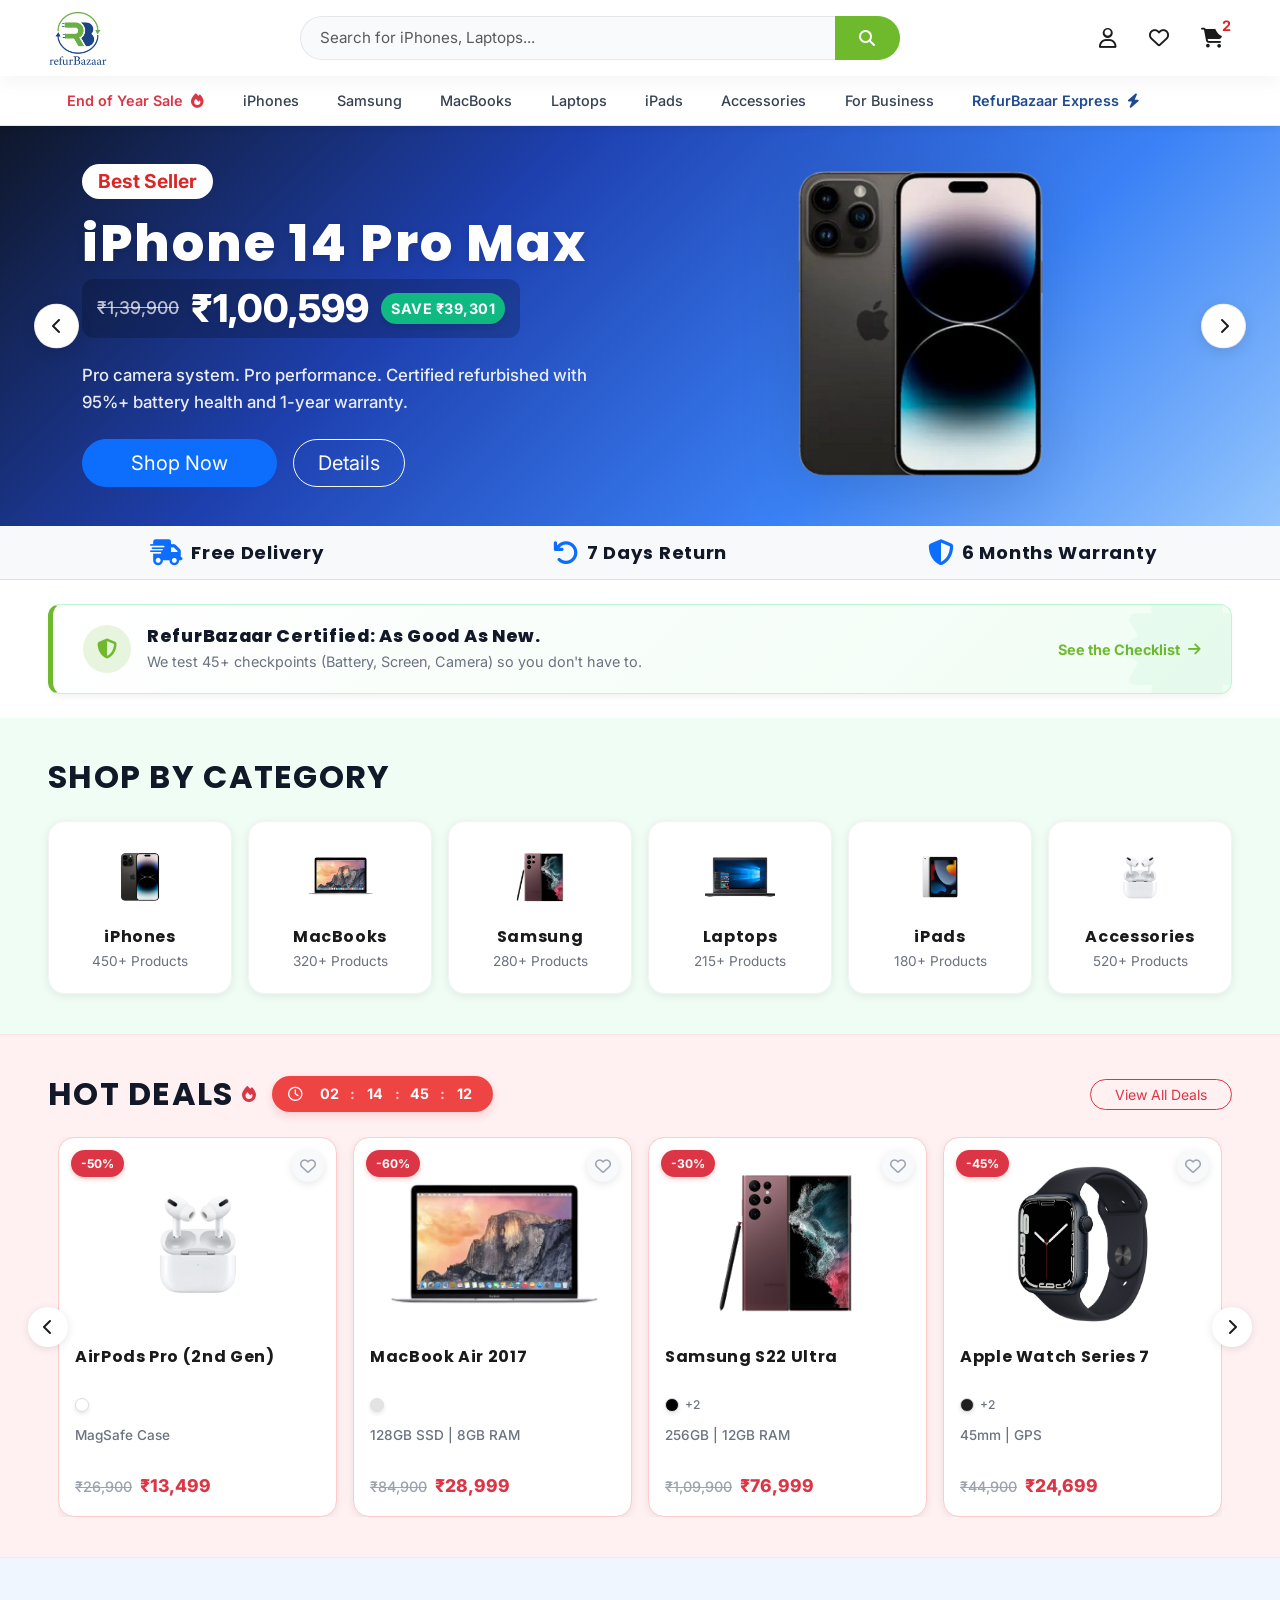
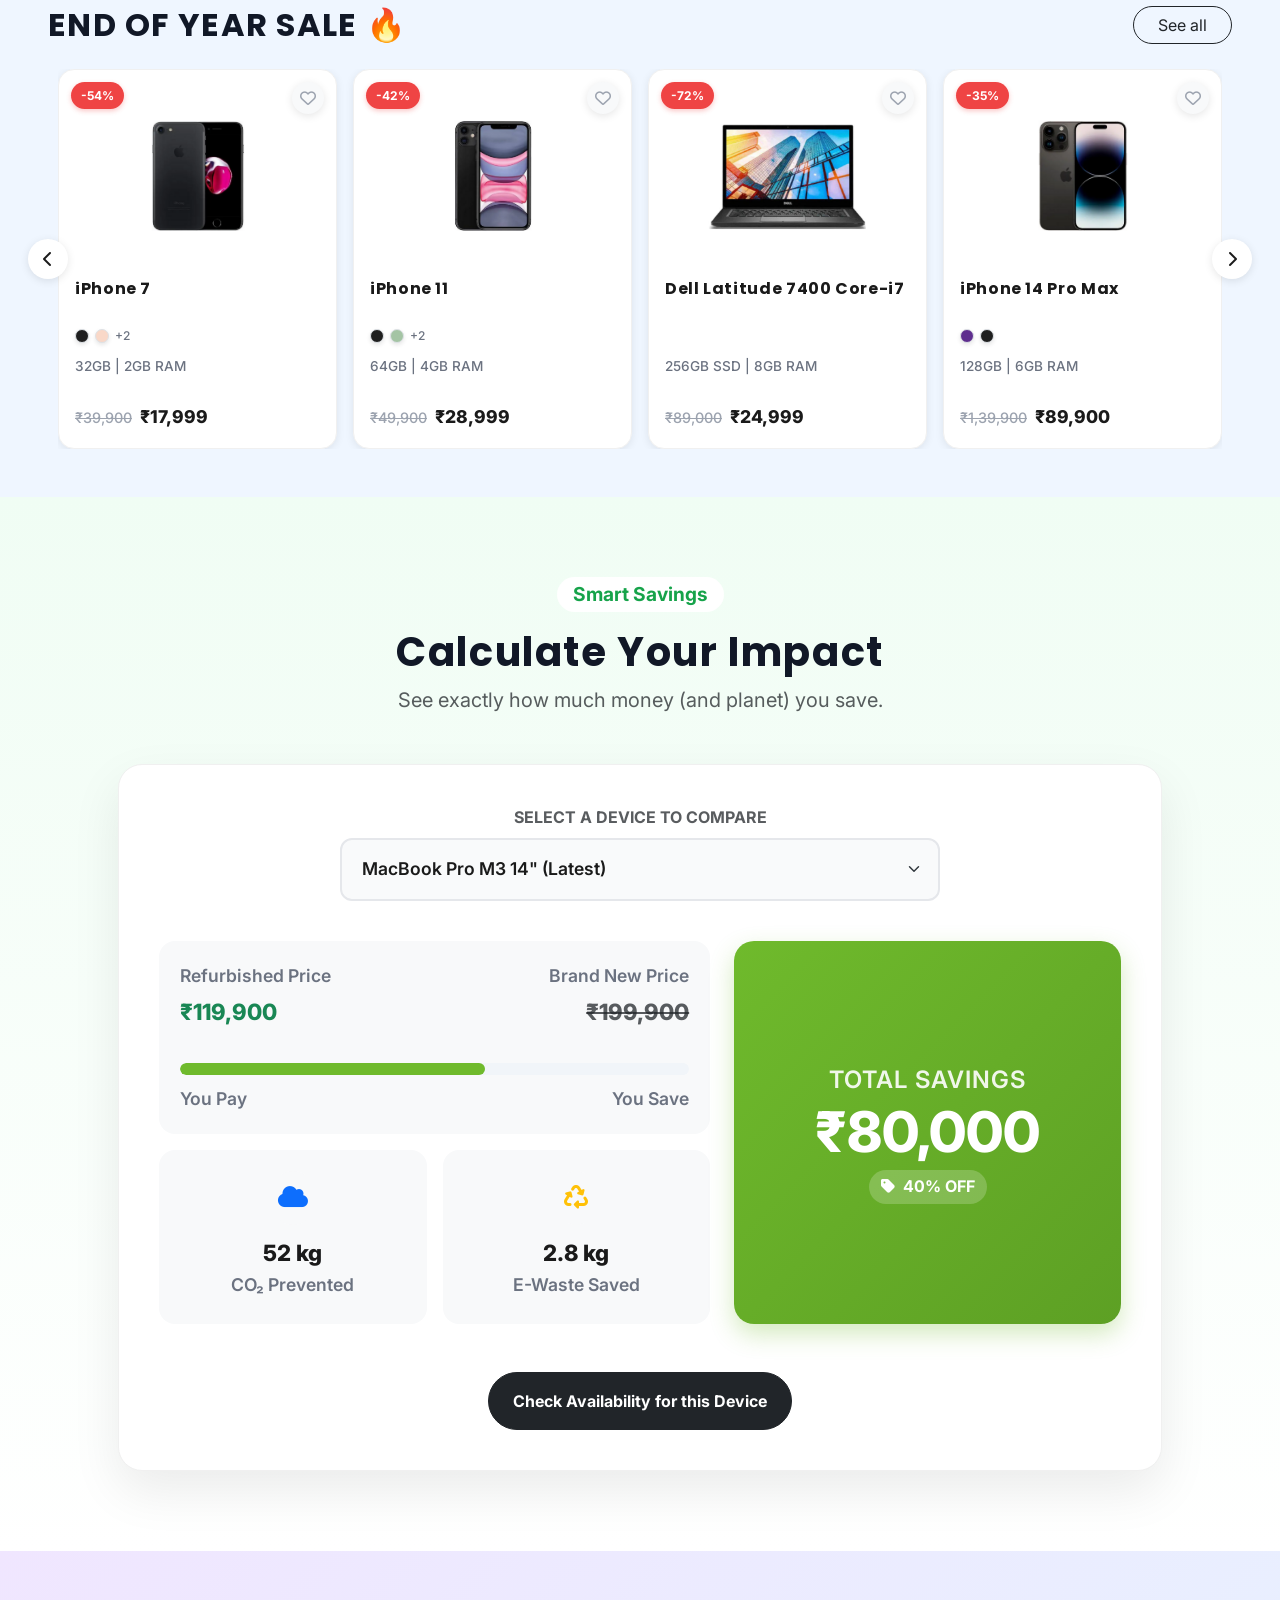
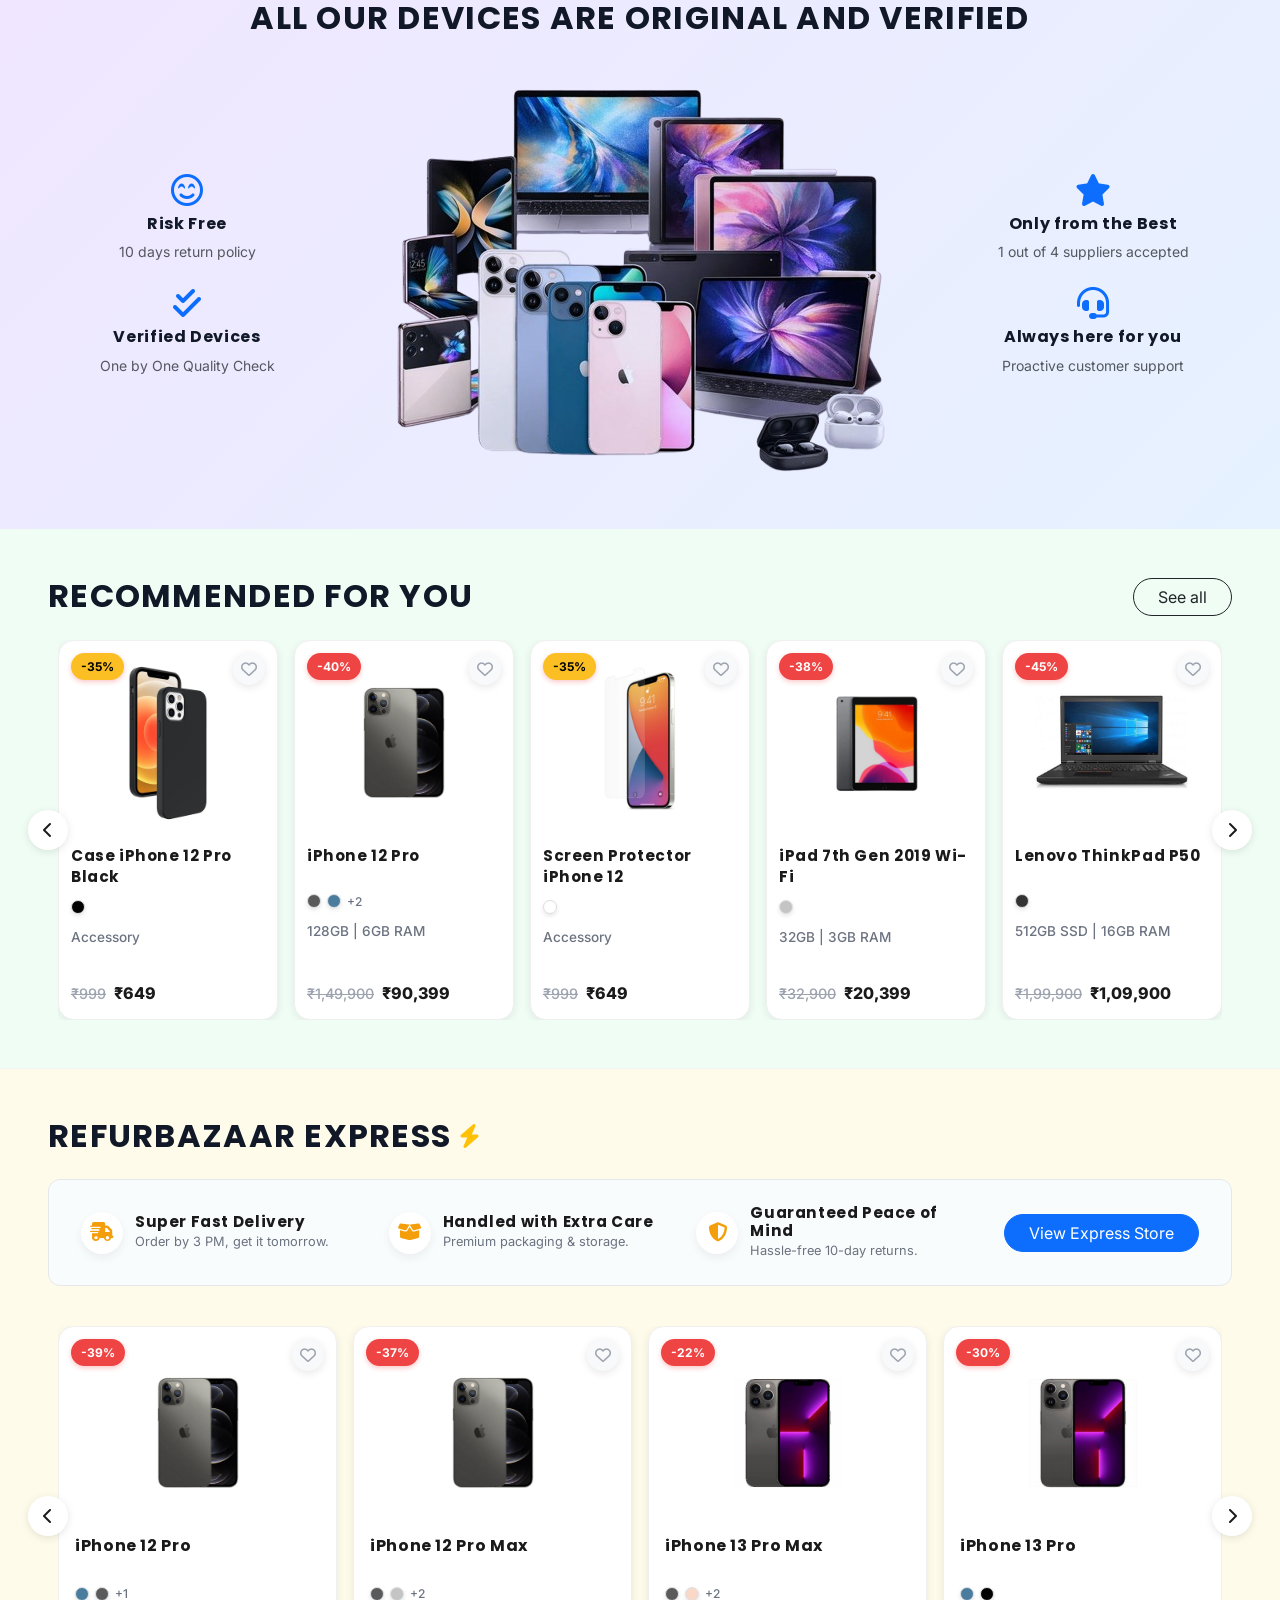
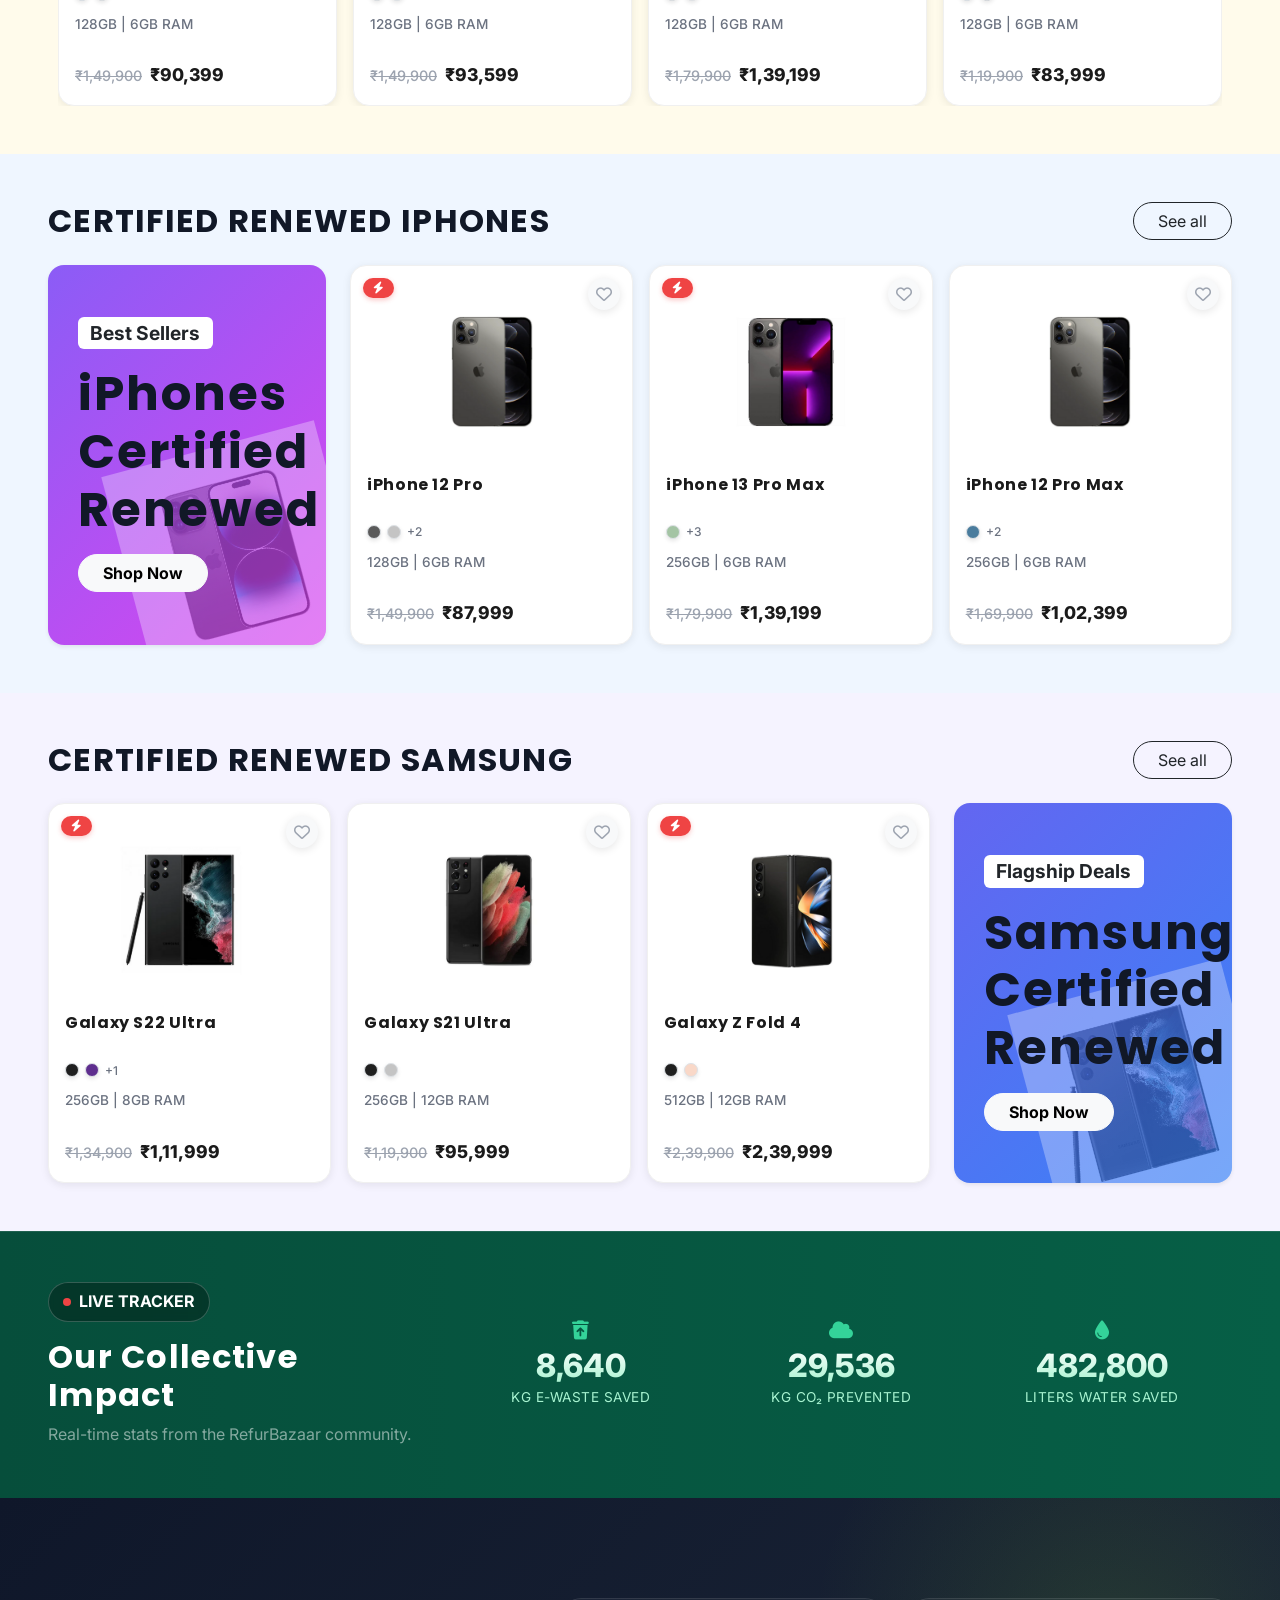
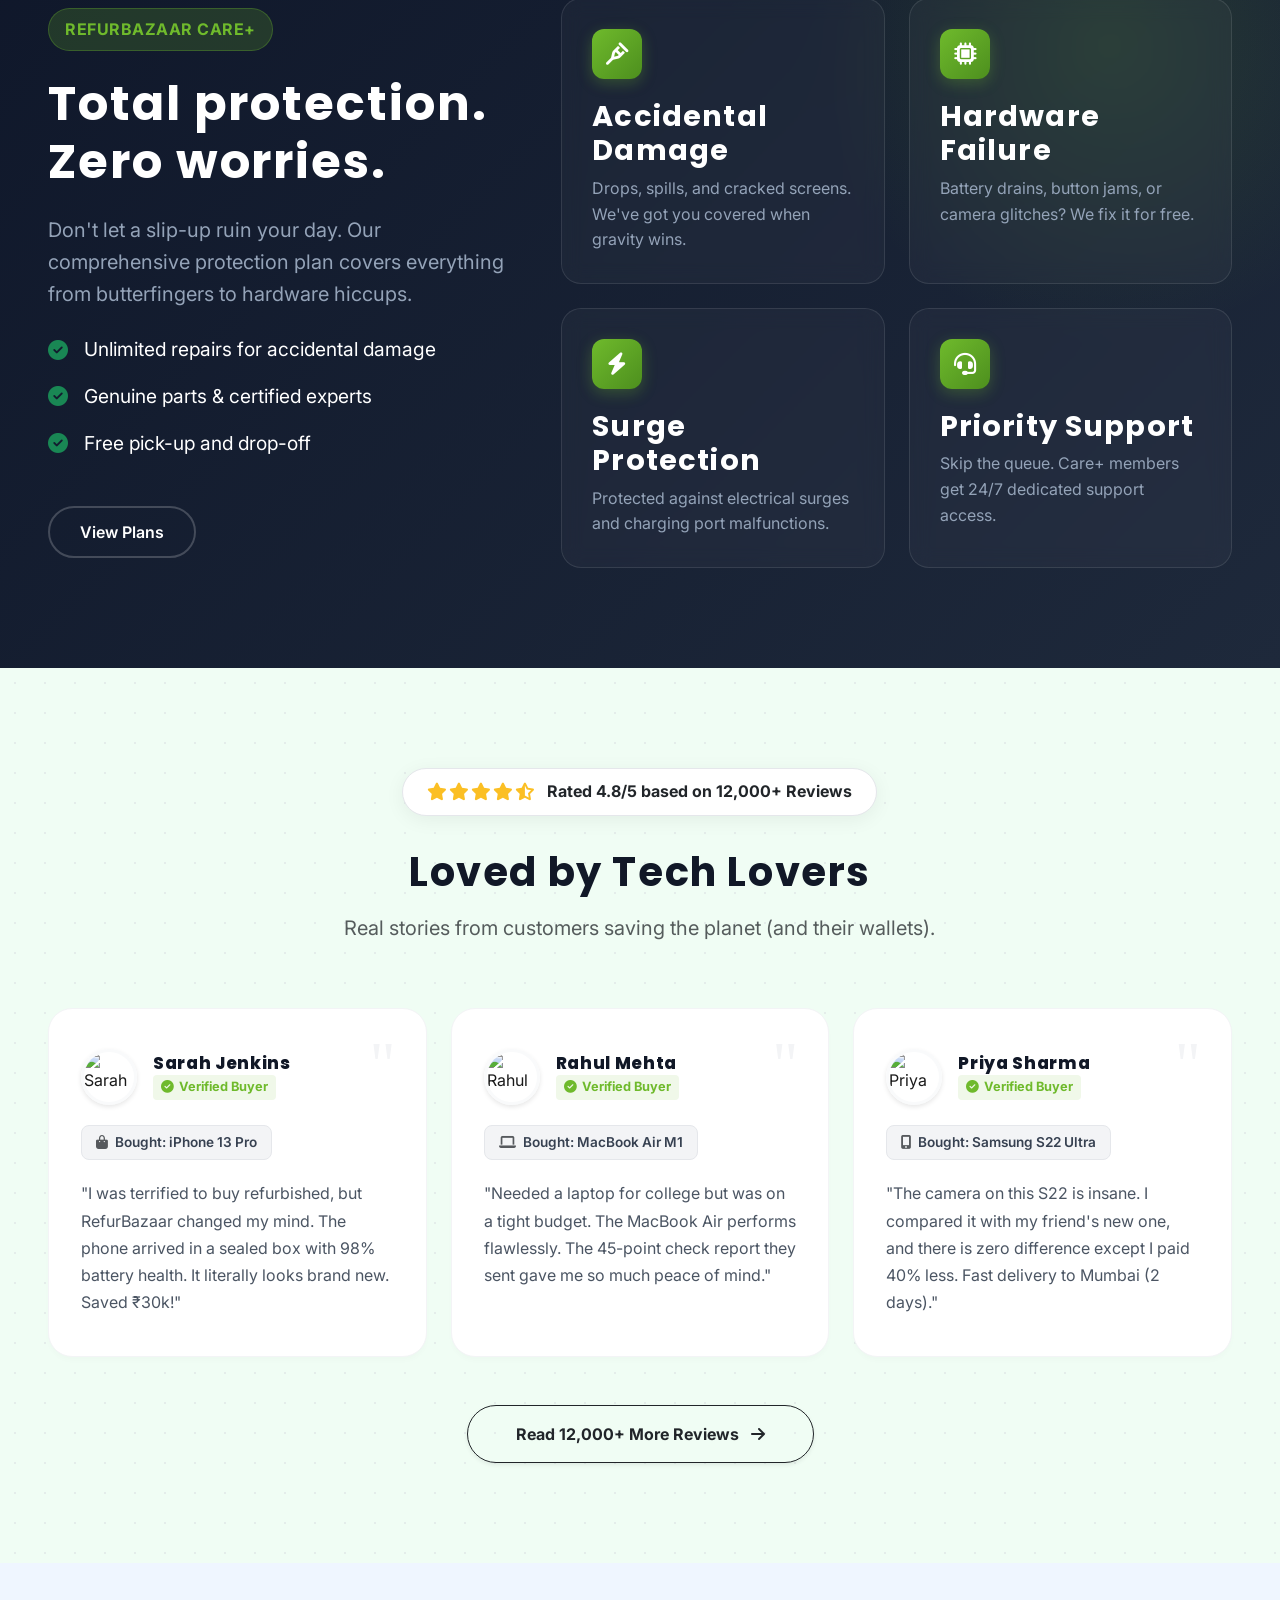
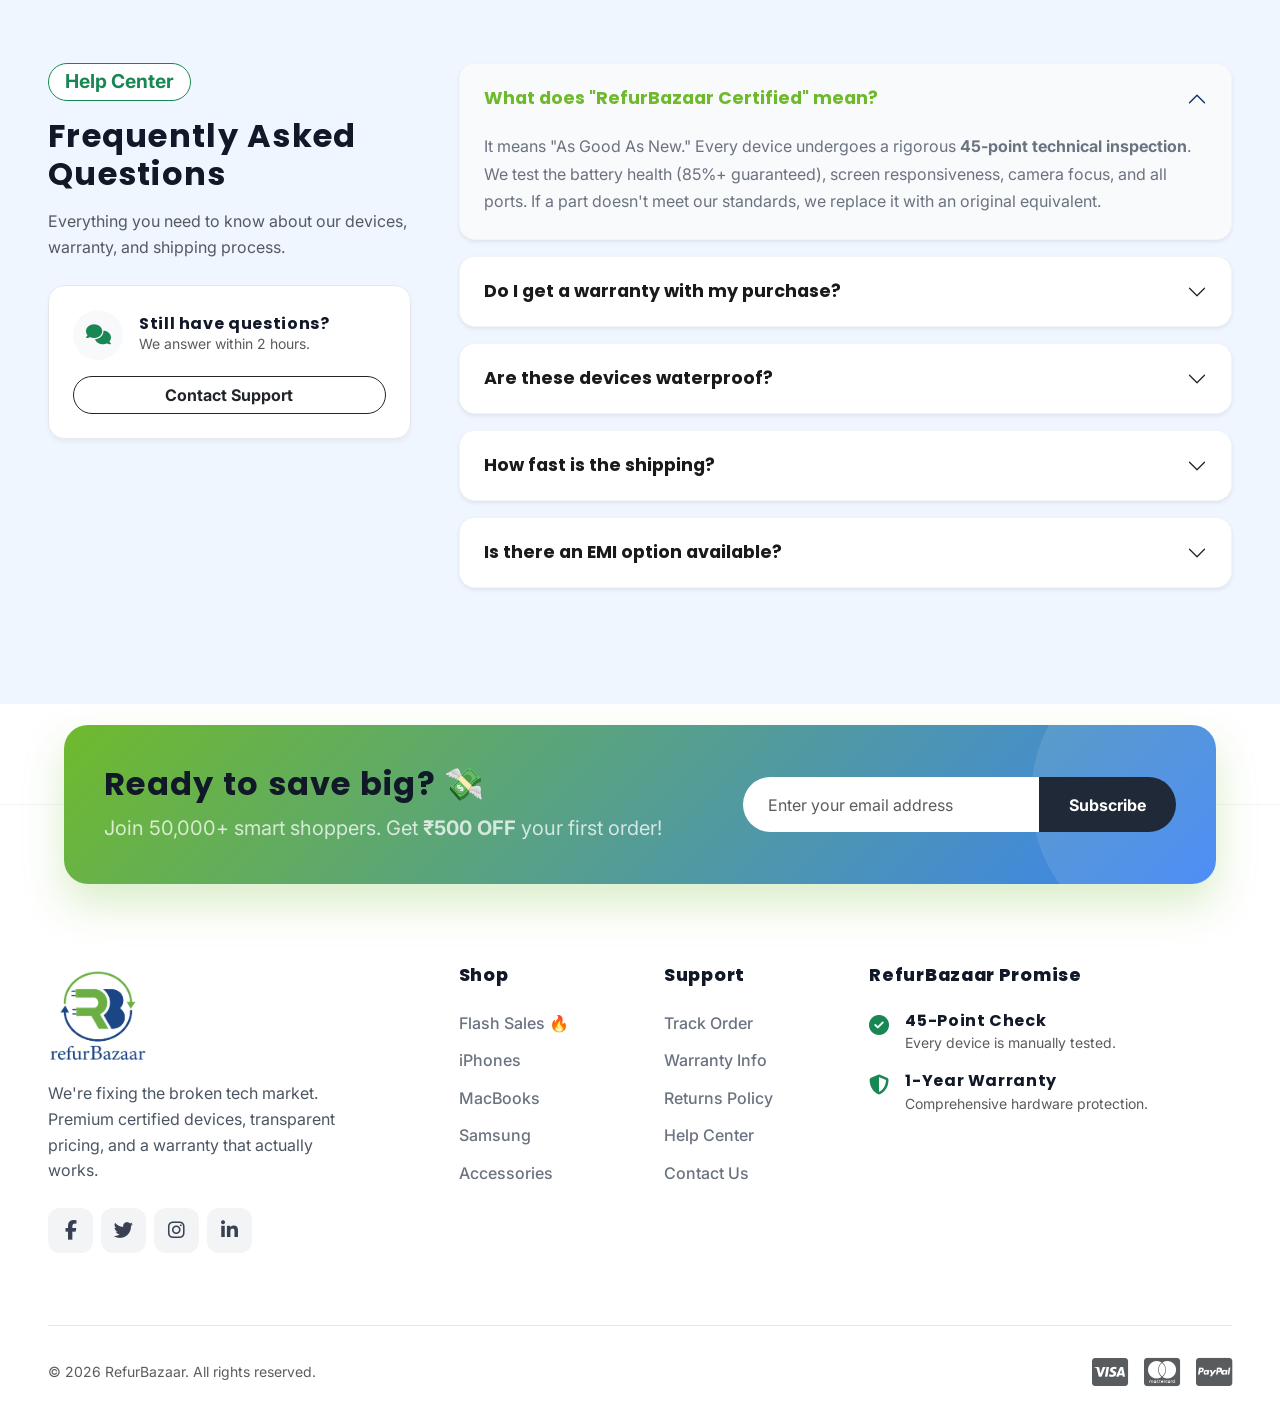
==== commit 69cf38fe: "updated website with bg's" ====
--- a/New_Web/index.html
+++ b/New_Web/index.html
@@ -9,16 +9,16 @@
     <!-- Bootstrap 5 CSS -->
     <link href="https://cdn.jsdelivr.net/npm/bootstrap@5.3.2/dist/css/bootstrap.min.css" rel="stylesheet">
 
+    <!-- Bootstrap Icons -->
+    <link rel="stylesheet" href="https://cdn.jsdelivr.net/npm/bootstrap-icons@1.11.3/font/bootstrap-icons.min.css">
+
     <!-- Font Awesome -->
     <link rel="stylesheet" href="https://cdnjs.cloudflare.com/ajax/libs/font-awesome/6.4.2/css/all.min.css">
 
     <!-- Google Fonts -->
     <link rel="preconnect" href="https://fonts.googleapis.com">
     <link rel="preconnect" href="https://fonts.gstatic.com" crossorigin>
-    <link href="https://fonts.googleapis.com/css2?family=Inter:wght@400;500;600;700;800&display=swap" rel="stylesheet">
-
-    <!-- Bootstrap Icons -->
-    <link rel="stylesheet" href="https://cdn.jsdelivr.net/npm/bootstrap-icons@1.11.3/font/bootstrap-icons.min.css">
+    <link rel="stylesheet" href="https://fonts.googleapis.com/css2?family=Inter:wght@400;500;600&family=Poppins:wght@500;600;700;800&display=swap">
 
     <!-- Custom CSS -->
     <link rel="stylesheet" href="styles.css">
@@ -27,13 +27,13 @@
 <body>
 
     <!-- 1. Top Promotional Banner -->
-    <div class="promo-banner">
+    <!-- <div class="promo-banner">
         <div class="container-fluid px-3">
             <p class="mb-0">
                 GET ₹100 OFF WITH CODE <strong>REFUR100</strong> + ₹200 CASHBACK!
             </p>
         </div>
-    </div>
+    </div> -->
 
     <!-- 2. Primary Navigation (Navbar) -->
     <nav class="navbar-main">
@@ -118,7 +118,11 @@
                                     <div class="col-lg-6 order-1 order-lg-1">
                                         <span class="badge bg-danger mb-3 px-3 py-2 rounded-pill">Best Seller</span>
                                         <h1 class="slide-title">iPhone 14 Pro Max</h1>
-                                        <span class="slide-price">Starting at ₹1,00,599</span>
+                                        <div class="hero-price-wrapper">
+                                            <span class="hero-original-price">₹1,39,900</span>
+                                            <span class="hero-deal-price">₹1,00,599</span>
+                                            <span class="hero-save-badge">Save ₹39,301</span>
+                                        </div>
                                         <p class="slide-description">
                                             Pro camera system. Pro performance. Certified refurbished with 95%+ battery health and 1-year warranty.
                                         </p>
@@ -144,7 +148,11 @@
                                     <div class="col-lg-6 order-1 order-lg-1">
                                         <span class="badge bg-success mb-3 px-3 py-2 rounded-pill">New Arrival</span>
                                         <h1 class="slide-title">MacBook Air</h1>
-                                        <span class="slide-price">Starting at ₹71,999</span>
+                                        <div class="hero-price-wrapper">
+                                            <span class="hero-original-price">₹99,900</span>
+                                            <span class="hero-deal-price">₹71,999</span>
+                                            <span class="hero-save-badge">Save ₹27,901</span>
+                                        </div>
                                         <p class="slide-description">
                                             Light. Speed. Power. Get the ultimate ultra-portable laptop at a fraction of the
                                             cost.
@@ -171,7 +179,11 @@
                                     <div class="col-lg-6 order-1 order-lg-1">
                                         <span class="badge bg-primary mb-3 px-3 py-2 rounded-pill">Business Ready</span>
                                         <h1 class="slide-title">Lenovo ThinkPad</h1>
-                                        <span class="slide-price">Starting at ₹25,999</span>
+                                        <div class="hero-price-wrapper">
+                                            <span class="hero-original-price">₹45,000</span>
+                                            <span class="hero-deal-price">₹25,999</span>
+                                            <span class="hero-save-badge">Save ₹19,001</span>
+                                        </div>
                                         <p class="slide-description">
                                             Built for business. Tested for life. Reliable performance for professionals on
                                             the go.
@@ -266,7 +278,7 @@
     </div>
 
     <!-- 7. Shop by Category (Featured Categories) -->
-    <section class="featured-categories">
+    <section class="featured-categories bg-soft-green">
         <div class="container-fluid px-3 px-lg-5">
             <h2 class="fw-bold mb-4">SHOP BY CATEGORY</h2>
     
@@ -427,7 +439,7 @@
                                     <div class="product-card hot-deal-card">
                                         <div class="product-badge bg-danger">-45%</div>
                                         <div class="wishlist-btn"><i class="far fa-heart"></i></div>
-                                        <img src="images/Apple_Watch_Series_7.png" alt="Apple Watch" class="product-img">
+                                        <img src="images/Apple Watch Series 7.png" alt="Apple Watch" class="product-img">
                                         <h5 class="product-title">Apple Watch Series 7</h5>
                                         <div class="color-options">
                                             <span class="color-dot" style="background: #1f1f1f;"></span>
@@ -459,7 +471,7 @@
     </section>
 
     <!-- 9. End of Year Sale Section -->
-    <section class="products-section">
+    <section class="products-section bg-soft-blue">
         <div class="container-fluid px-3 px-lg-5">
             <div class="d-flex justify-content-between align-items-center mb-4">
                 <h2 class="fw-bold mb-0">END OF YEAR SALE 🔥</h2>
@@ -616,7 +628,7 @@
     </section>
 
     <!-- 10. Refurb vs New Calculator -->
-    <section class="calculator-section" id="calculator">
+    <section class="calculator-section " id="calculator">
         <div class="container px-3 px-lg-5">
     
             <div class="text-center mb-5">
@@ -720,7 +732,7 @@
     </section>
 
     <!-- 11. Verified Devices Section -->
-    <section class="verified-section py-5 bg-white">
+    <section class="verified-section py-5 bg-soft-purple">
         <div class="container-fluid px-3 px-lg-5">
             <h2 class="text-center mb-5 fw-bold">ALL OUR DEVICES ARE ORIGINAL AND VERIFIED</h2>
     
@@ -760,7 +772,7 @@
     </section>
 
     <!-- 12. Recommended for You Section -->
-    <section class="products-section">
+    <section class="products-section bg-soft-green">
         <div class="container-fluid px-3 px-lg-5">
             <div class="d-flex justify-content-between align-items-center mb-4">
                 <h2 class="fw-bold mb-0">RECOMMENDED FOR YOU</h2>
@@ -938,7 +950,7 @@
     </section>
 
     <!-- 13. RefurBazaar Express Section -->
-    <section class="express-section">
+    <section class="express-section bg-soft-warm">
         <div class="container-fluid px-3 px-lg-5">
     
             <div class="d-flex align-items-center mb-4">
@@ -1160,7 +1172,7 @@
     </section> -->
 
     <!-- 15. Certified Renewed iPhones -->
-    <section class="certified-iphones-section py-5 bg-light">
+    <section class="certified-iphones-section py-5 bg-soft-blue">
         <div class="container-fluid px-3 px-lg-5">
             <div class="d-flex justify-content-between align-items-center mb-4">
                 <h2 class="fw-bold mb-0">CERTIFIED RENEWED IPHONES</h2>
@@ -1241,7 +1253,7 @@
     </section>
 
     <!-- 16. Certified Renewed Samsung -->
-    <section class="certified-samsung-section py-5">
+    <section class="certified-samsung-section py-5 bg-soft-purple">
         <div class="container-fluid px-3 px-lg-5">
             <div class="d-flex justify-content-between align-items-center mb-4">
                 <h2 class="fw-bold mb-0">CERTIFIED RENEWED SAMSUNG</h2>
@@ -1529,7 +1541,7 @@
     </section> -->
 
     <!-- 20. Testimonials Section -->
-    <section class="testimonials-section">
+    <section class="testimonials-section bg-soft-green">
         <div class="container-fluid px-3 px-lg-5 position-relative z-1">
     
             <div class="row justify-content-center mb-5">
@@ -1637,7 +1649,7 @@
     </section>
 
     <!-- 21. FAQ Section -->
-    <section class="faq-section">
+    <section class="faq-section bg-soft-blue">
         <div class="container-fluid px-3 px-lg-5">
             <div class="row g-5">
     
@@ -1811,8 +1823,8 @@
             <div class="row g-5">
     
                 <div class="col-lg-4 col-md-12">
-                    <a href="index.html" class="d-inline-block mb-4">
-                        <img src="images/refurbazaar-20final-20logo.png" alt="RefurBazaar" height="50">
+                    <a href="index.html" class="d-inline-block mb-3">
+                        <img src="images/refurbazaar-20final-20logo.png" alt="RefurBazaar" height="100">
                     </a>
                     <p class="pe-lg-5">
                         We're fixing the broken tech market. Premium certified devices, transparent pricing, and a warranty
--- a/New_Web/styles.css
+++ b/New_Web/styles.css
@@ -63,7 +63,7 @@
 
   /* Fonts */
   --font-primary: "Inter", -apple-system, BlinkMacSystemFont, "Segoe UI", sans-serif;
-  --font-display: var(--font-primary);
+  --font-display: "Poppins", var(--font-primary);
 }
 
 /* =========================================
@@ -75,9 +75,13 @@
   box-sizing: border-box;
 }
 
-html,
+html {
+  /* Remove overflow-x from here */
+  scroll-behavior: smooth;
+}
+
 body {
-  overflow-x: hidden;
+  overflow-x: clip; /* Modern fix: stops horizontal scroll without breaking sticky */
   max-width: 100%;
 }
 
@@ -92,15 +96,12 @@
   font-size: 16px;
 }
 
-h1,
-h2,
-h3,
-h4,
-h5,
-h6 {
+h1, h2, h3, h4, h5, h6 {
+  font-family: var(--font-display); /* Use the new font */
   font-weight: 700;
   line-height: 1.2;
   color: var(--gray-900);
+  letter-spacing: 0.04em; /* Tighter tracking looks more premium */
 }
 
 h1 {
@@ -220,6 +221,7 @@
   margin-bottom: 8px;
   color: var(--dark);
   display: -webkit-box;
+  line-clamp: 2;
   -webkit-line-clamp: 2;
   -webkit-box-orient: vertical;
   overflow: hidden;
@@ -367,6 +369,30 @@
 }
 
 /* =========================================
+   BACKGROUND COLOR UTILITIES
+   ========================================= */
+
+/* 1. Soft Brand Green (Good for Categories & Eco sections) */
+.bg-soft-green {
+    background-color: #f0fdf4 !important; /* Very light mint */
+}
+
+/* 2. Soft Brand Blue (Good for Tech specs or Trust sections) */
+.bg-soft-blue {
+    background-color: #eff6ff !important; /* Very light sky */
+}
+
+/* 3. Soft Premium Purple (Good for Recommended or High-end items) */
+.bg-soft-purple {
+    background-color: #f5f3ff !important; /* Very light lavender */
+}
+
+/* 4. Soft Warmth (Good for Express or Human/Testimonial sections) */
+.bg-soft-warm {
+    background-color: #fffbeb !important; /* Very light amber/cream */
+}
+
+/* =========================================
    4. HEADER & NAVIGATION
    ========================================= */
 
@@ -382,13 +408,20 @@
 
 /* Main Navbar */
 .navbar-main {
-  background-color: var(--white);
+  background-color: rgba(255, 255, 255, 0.95);
+  
+  /* ADD THIS LINE for Safari/Mobile support */
+  position: -webkit-sticky; 
+  position: sticky;
+  
+  top: 0;
+  z-index: 1020;
   min-height: 70px;
   padding: 0.5rem 0;
-  box-shadow: 0 2px 10px rgba(0, 0, 0, 0.05);
-  z-index: 1020;
-  position: sticky;
-  top: 0;
+  box-shadow: 0 4px 20px rgba(0, 0, 0, 0.05);
+  backdrop-filter: blur(10px);
+  -webkit-backdrop-filter: blur(10px);
+  transition: all 0.3s ease;
 }
 
 .brand-logo img {
@@ -415,12 +448,15 @@
   padding: 0.6rem 1.2rem;
   font-size: 0.95rem;
   background: var(--gray-50);
+
+  transition: all 0.3s cubic-bezier(0.25, 0.8, 0.25, 1);
 }
 
 .search-input-group .form-control:focus {
-  box-shadow: none;
-  background: var(--white);
-  border-color: var(--primary-green);
+    background: white;
+    box-shadow: 0 4px 12px rgba(111, 186, 44, 0.15); /* Soft green glow */
+    border-color: var(--primary-green);
+    padding-left: 1.5rem; /* Slight shift for effect */
 }
 
 .search-input-group .btn {
@@ -468,6 +504,31 @@
 .secondary-nav {
   background: var(--white);
   border-bottom: 1px solid var(--gray-200);
+  
+  /* ADD THIS LINE for Safari/Mobile support */
+  position: -webkit-sticky; 
+  position: sticky;
+  
+  /* CHANGE THIS from 70px to 80px to prevent overlap */
+  top: 75px; 
+  
+  z-index: 1010;
+  backdrop-filter: blur(8px);
+  -webkit-backdrop-filter: blur(8px);
+  box-shadow: 0 4px 6px -1px rgba(0, 0, 0, 0.05);
+}
+
+/* Add this NEW pseudo-element to create the fade mask */
+.secondary-nav::after {
+  content: '';
+  position: absolute;
+  top: 0;
+  right: 0;
+  height: 100%;
+  width: 40px;
+  background: linear-gradient(to right, transparent, rgba(255,255,255,1));
+  pointer-events: none; /* Allows clicking through the fade */
+  z-index: 10;
 }
 
 .secondary-nav .container-fluid {
@@ -571,7 +632,7 @@
 }
 
 /* =========================================
-   5. HERO CAROUSEL SECTION
+   5. HERO CAROUSEL SECTION (Updated)
    ========================================= */
 .hero-carousel-section {
   background: linear-gradient(135deg, #0f172a 0%, #1e40af 35%, #3b82f6 70%, #93c5fd 100%);
@@ -602,15 +663,55 @@
   font-weight: 500;
 }
 
-.slide-price,
-.hero-current-price {
-  font-size: 2.2rem;
+/* --- NEW PRICE STACK STYLES START --- */
+.hero-price-wrapper {
+  display: flex;
+  align-items: center;
+  flex-wrap: wrap;
+  gap: 12px;
+  margin-bottom: 1.5rem;
+  background: rgba(0, 0, 0, 0.2);
+  padding: 10px 15px;
+  border-radius: 12px;
+  width: fit-content;
+  backdrop-filter: blur(4px);
+}
+
+.hero-original-price {
+  font-size: 1.1rem;
+  color: rgba(255, 255, 255, 0.7);
+  text-decoration: line-through;
+  font-weight: 500;
+}
+
+.hero-deal-price {
+  font-size: 2.4rem;
   font-weight: 800;
   color: #ffffff;
   line-height: 1;
-  display: block;
-  margin-bottom: 1rem;
-}
+  text-shadow: 0 2px 10px rgba(0,0,0,0.1);
+}
+
+.hero-save-badge {
+  background: #10b981; /* Success Green */
+  color: white;
+  font-size: 0.9rem;
+  font-weight: 700;
+  padding: 4px 10px;
+  border-radius: 50px;
+  text-transform: uppercase;
+  letter-spacing: 0.5px;
+  box-shadow: 0 4px 6px rgba(0,0,0,0.1);
+  animation: pulse-green 2s infinite;
+}
+
+@keyframes pulse-green {
+  0% { transform: scale(1); }
+  50% { transform: scale(1.05); }
+  100% { transform: scale(1); }
+}
+/* --- NEW PRICE STACK STYLES END --- */
+
 
 /* Hero Badges */
 .badge {
@@ -641,17 +742,9 @@
 }
 
 @keyframes float {
-  0% {
-    transform: translateY(0px);
-  }
-
-  50% {
-    transform: translateY(-10px);
-  }
-
-  100% {
-    transform: translateY(0px);
-  }
+  0% { transform: translateY(0px); }
+  50% { transform: translateY(-10px); }
+  100% { transform: translateY(0px); }
 }
 
 /* Banner Slide */
@@ -690,13 +783,8 @@
   opacity: 1 !important;
 }
 
-.carousel-control-prev-custom {
-  left: 10px;
-}
-
-.carousel-control-next-custom {
-  right: 10px;
-}
+.carousel-control-prev-custom { left: 10px; }
+.carousel-control-next-custom { right: 10px; }
 
 .carousel-control-prev-custom:hover,
 .carousel-control-next-custom:hover {
@@ -754,6 +842,25 @@
     margin-top: 1.5rem;
   }
 
+  /* Fix for centering price stack on mobile */
+  .hero-price-wrapper {
+    justify-content: center;
+    margin: 0 auto 1.5rem auto;
+    gap: 8px;
+  }
+  
+  .hero-deal-price {
+    font-size: 1.8rem;
+  }
+
+  .hero-original-price {
+    font-size: 1rem;
+  }
+  
+  .hero-save-badge {
+    font-size: 0.8rem;
+  }
+
   .d-flex.gap-3 {
     justify-content: center;
   }
@@ -769,13 +876,8 @@
     font-size: 0.8rem;
   }
 
-  .carousel-control-prev-custom.ms-4 {
-    margin-left: 10px !important;
-  }
-
-  .carousel-control-next-custom.me-4 {
-    margin-right: 10px !important;
-  }
+  .carousel-control-prev-custom.ms-4 { margin-left: 10px !important; }
+  .carousel-control-next-custom.me-4 { margin-right: 10px !important; }
 }
 
 /* =========================================
@@ -1309,6 +1411,7 @@
     font-weight: 800;
     line-height: 1.1;
     background: linear-gradient(to bottom, #ffffff, #a7f3d0);
+    background-clip: text;
     -webkit-background-clip: text;
     -webkit-text-fill-color: transparent;
     margin-bottom: 4px;
@@ -1660,7 +1763,6 @@
    ========================================= */
 .testimonials-section {
     padding: 100px 0;
-    background: #f9fafb; /* Light gray base */
     position: relative;
     overflow: hidden;
 }
@@ -1823,7 +1925,6 @@
    ========================================= */
 .faq-section {
     padding: 100px 0;
-    background-color: #f8f9fa; /* Light gray background */
 }
 
 /* The Sticky Left Sidebar */
